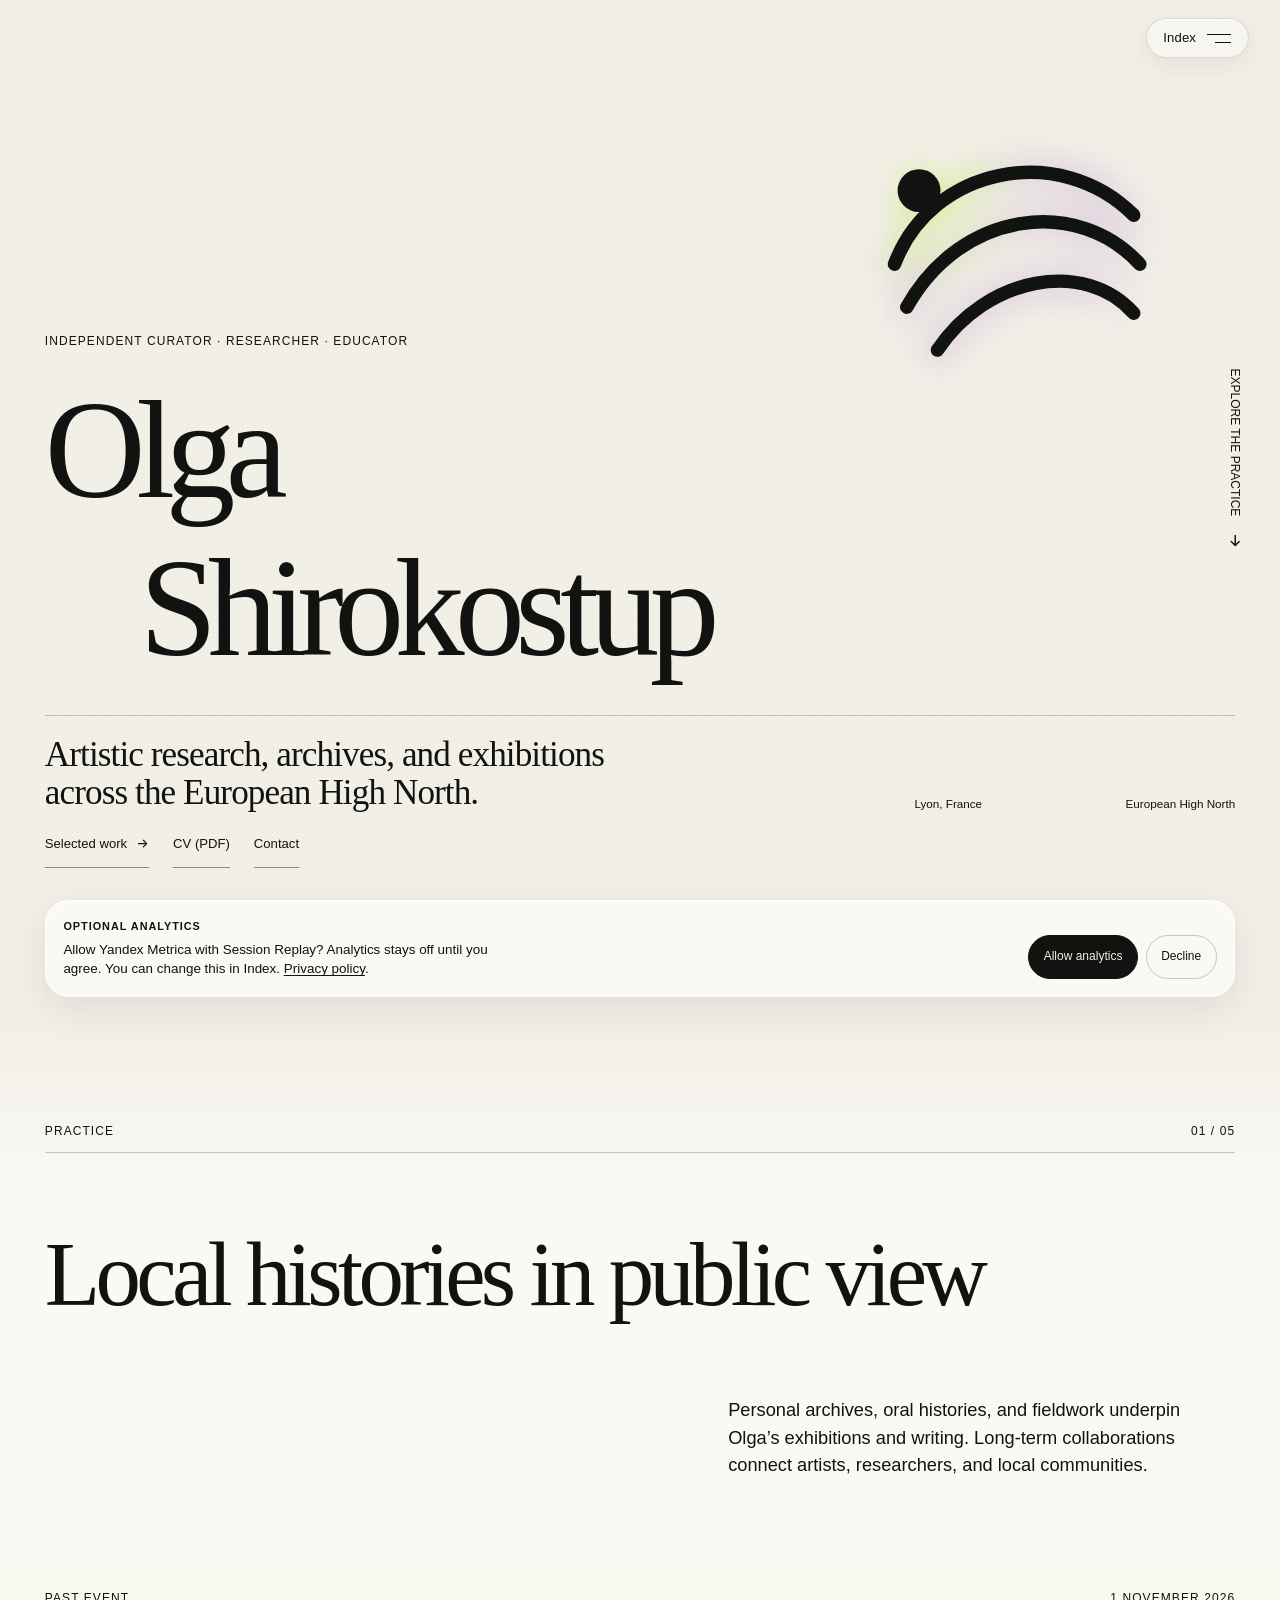
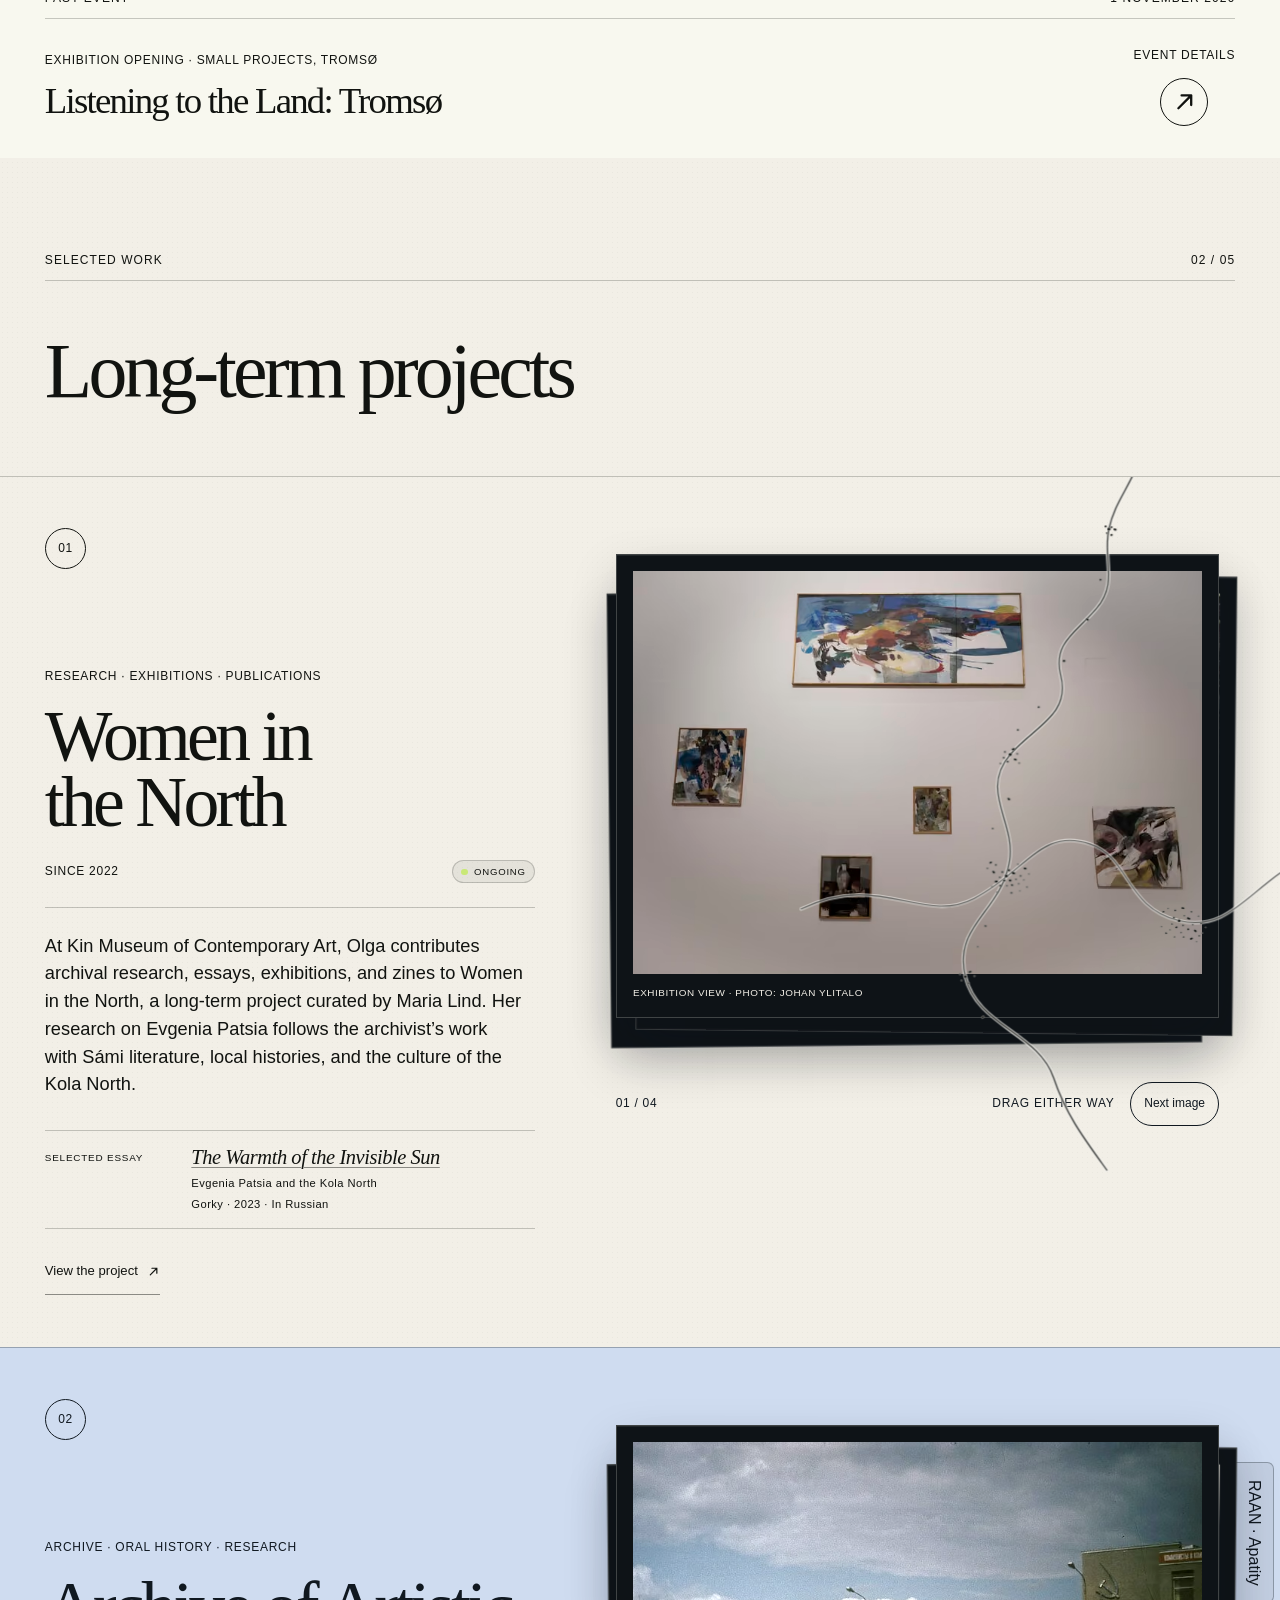
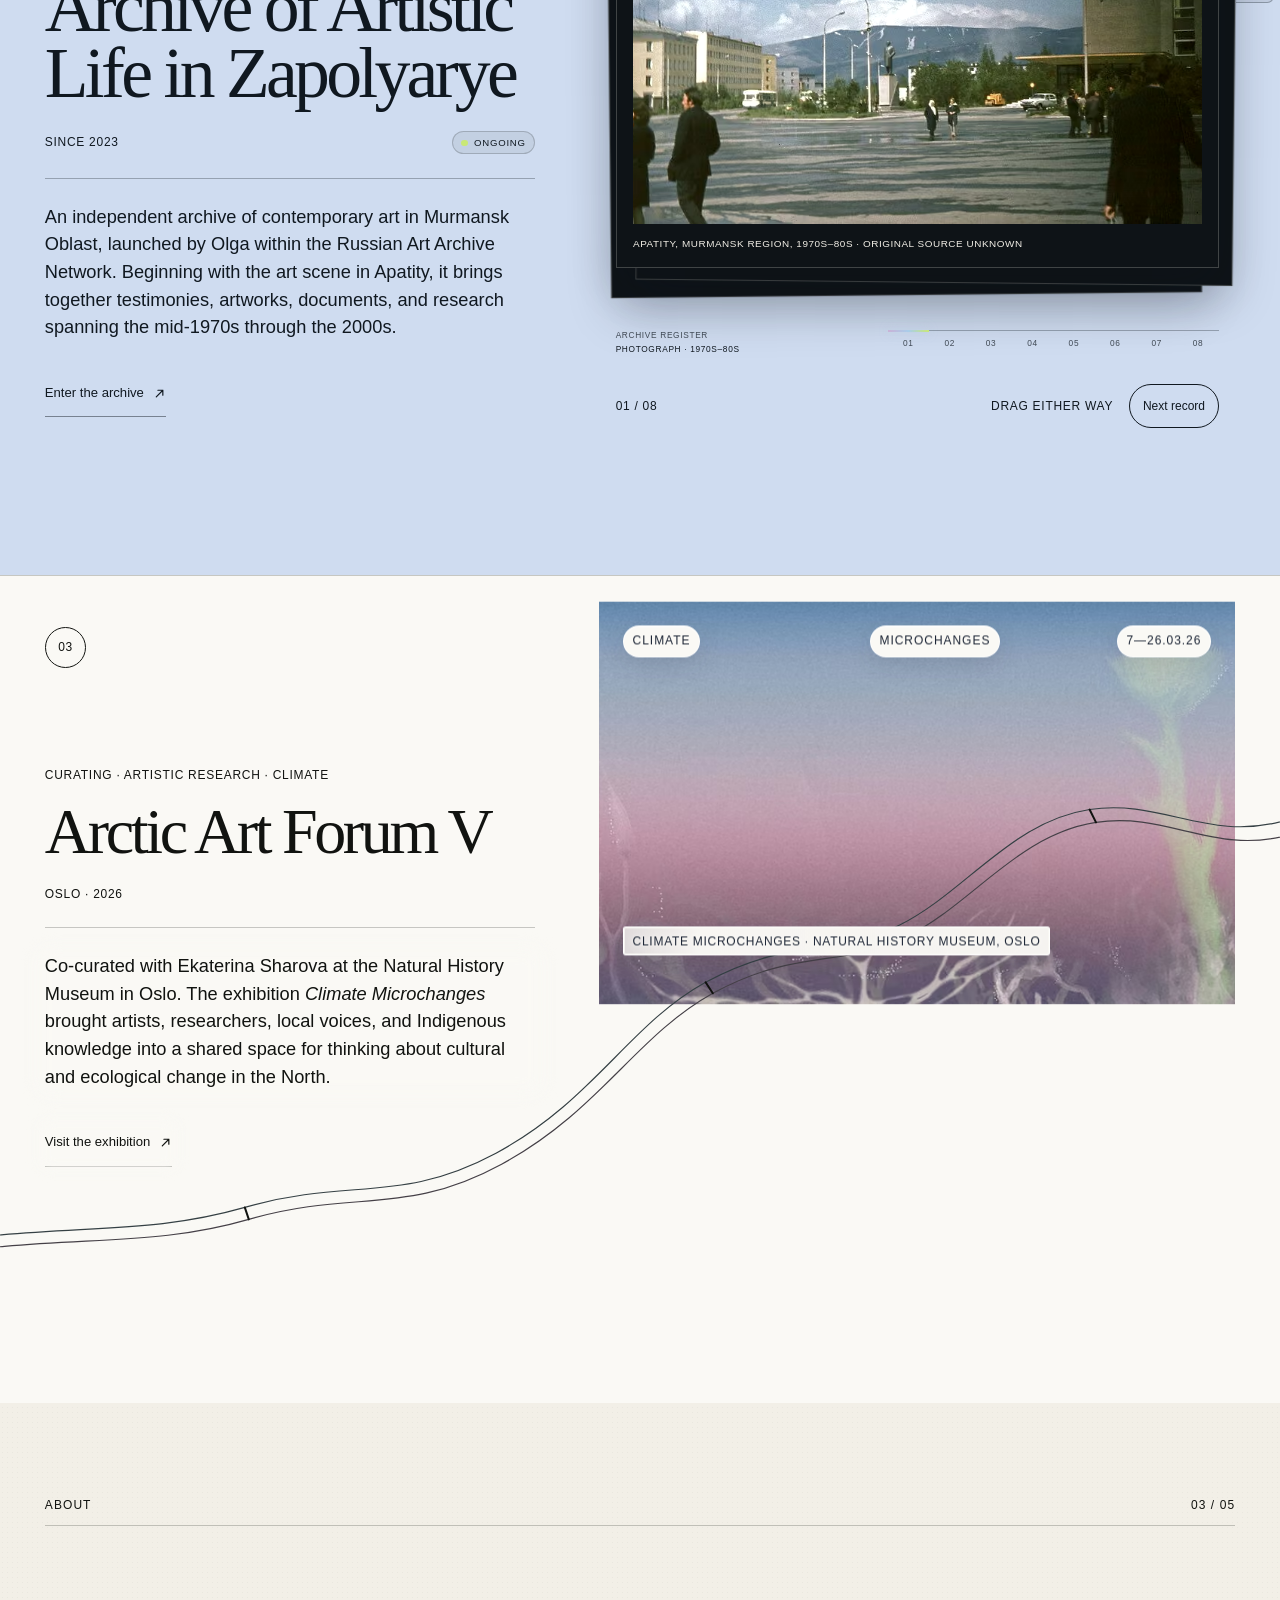
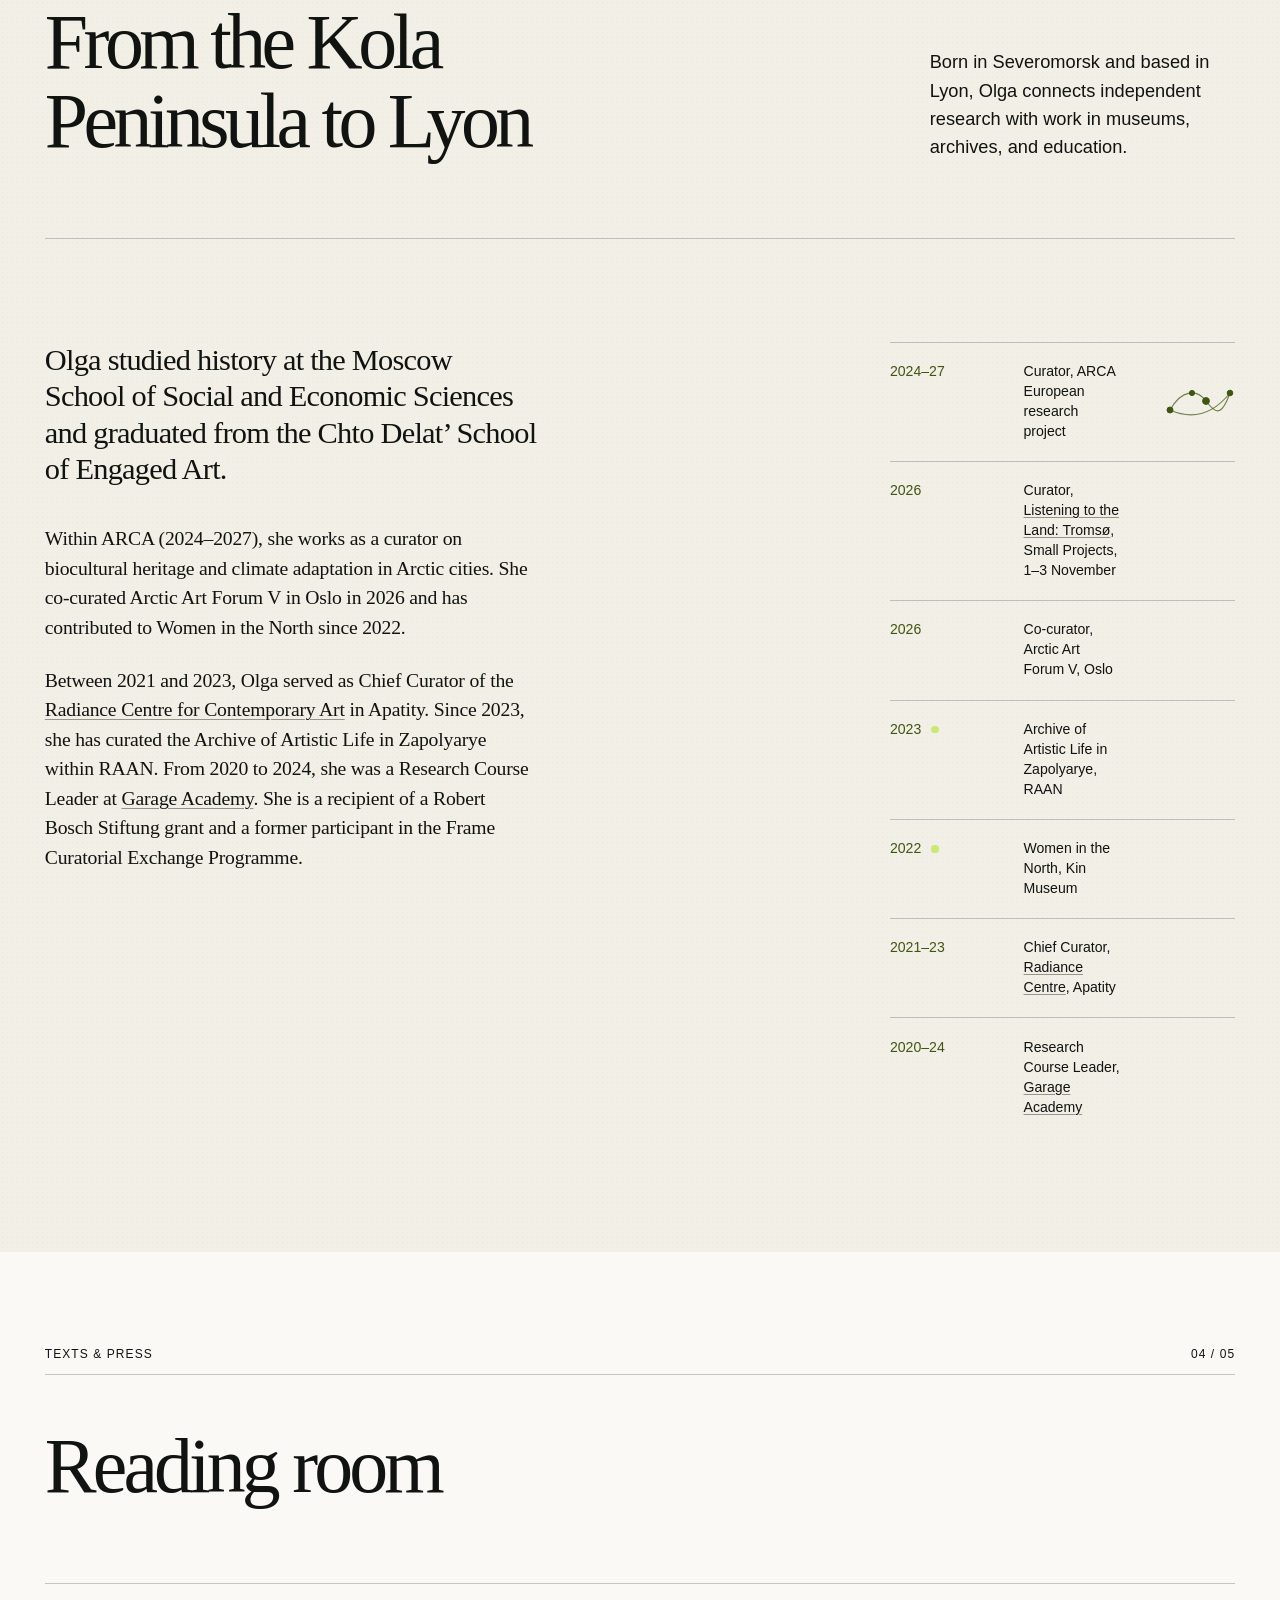
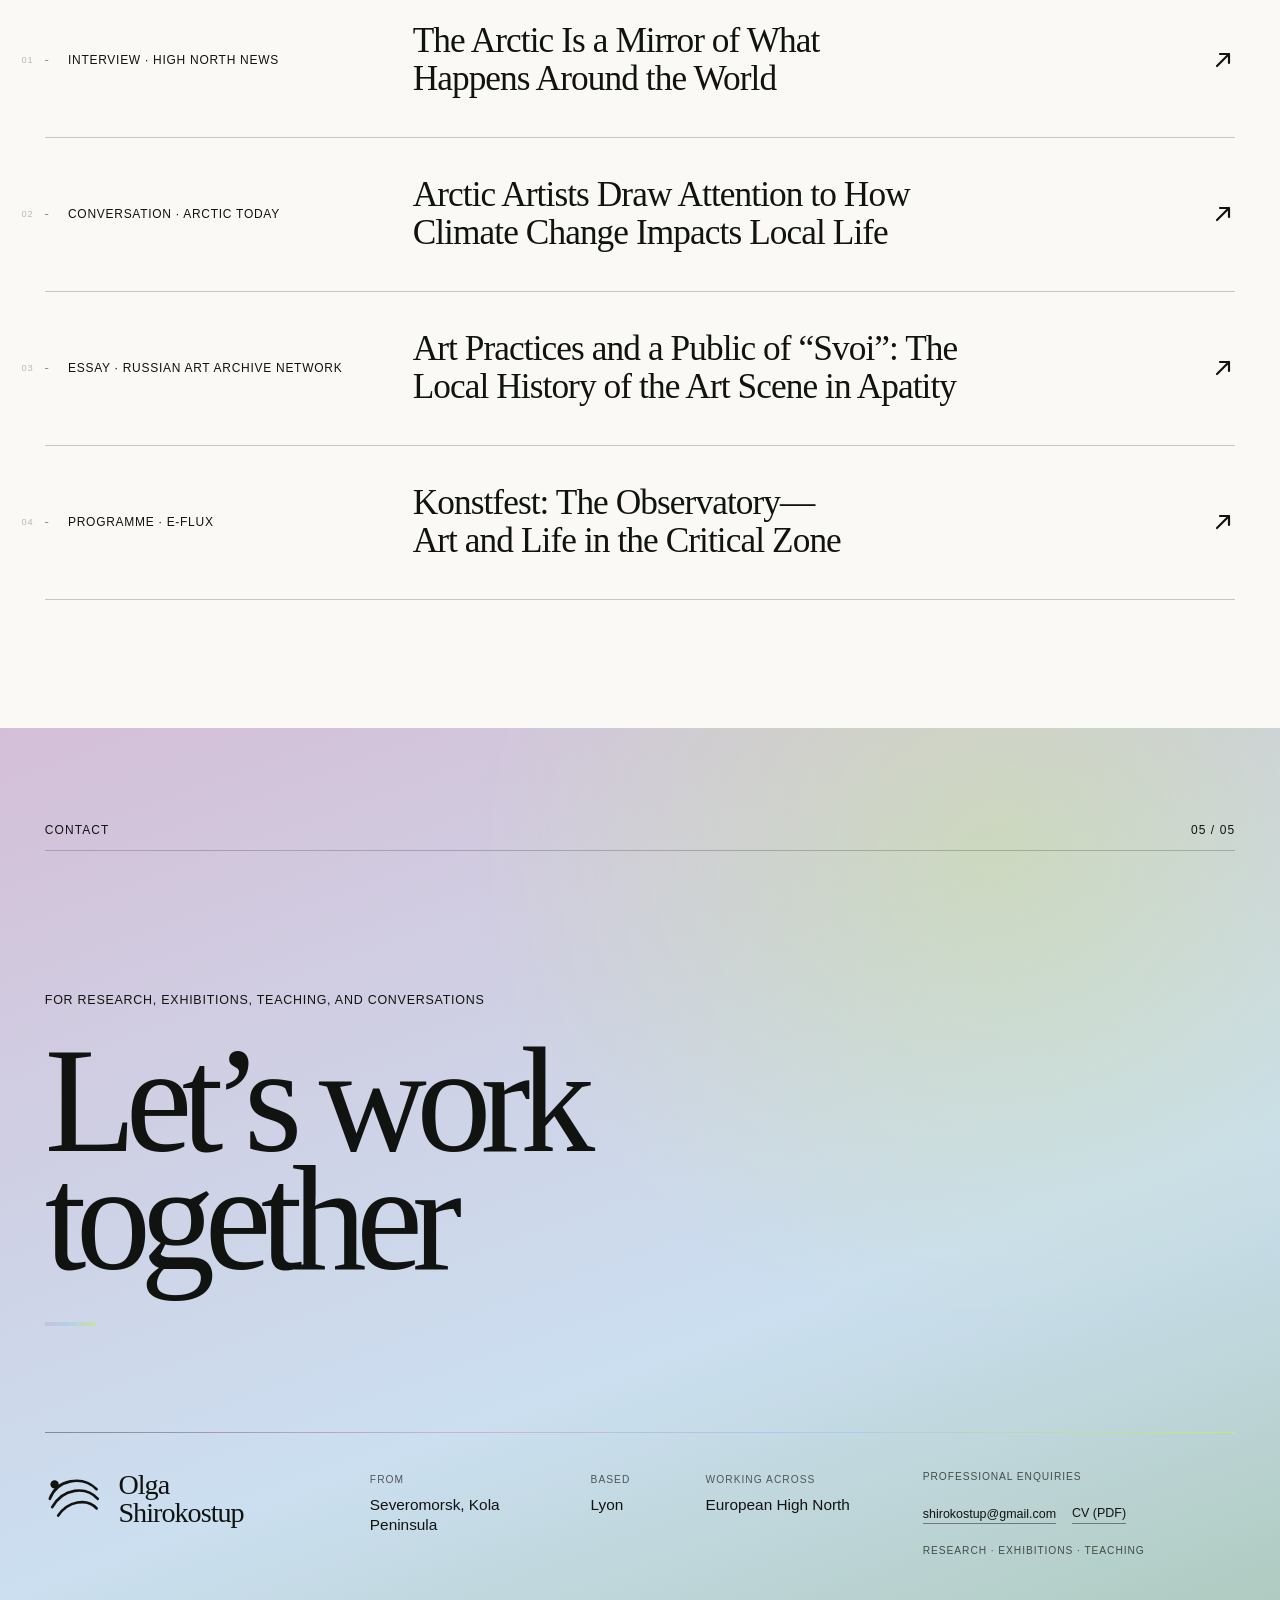
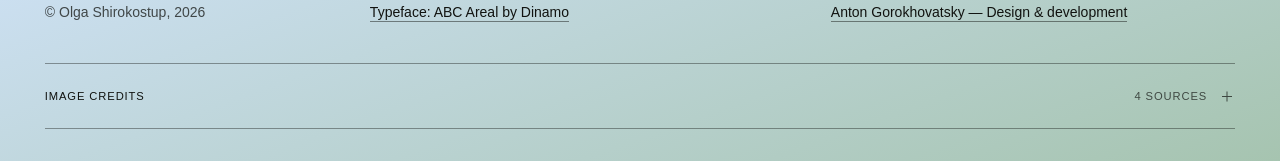
==== index.html @ ed2a3d1c "Refine reading flow and responsive accessibility" ====
<!doctype html>
<html lang="en" class="no-js">
  <head>
    <meta charset="utf-8" />
    <meta name="viewport" content="width=device-width, initial-scale=1" />
    <meta
      name="description"
      content="Independent curator, researcher, and educator connecting artistic research, archival work, and exhibition-making across the European High North."
    />
    <meta name="author" content="Olga Shirokostup" />
    <meta name="robots" content="index, follow, max-image-preview:large" />
    <meta name="color-scheme" content="light dark" />
    <meta name="theme-color" content="#f2efe7" />
    <title>Olga Shirokostup — Curator, Researcher &amp; Educator</title>
    <link rel="canonical" href="https://shirokostup.site/" />
    <link rel="preload" href="/assets/fonts/ABCArealVariable-97fb33de45.woff2" as="font" type="font/woff2" crossorigin />
    <link rel="icon" href="/assets/mark.svg?v=3" type="image/svg+xml" />
    <link rel="apple-touch-icon" sizes="180x180" href="/assets/apple-touch-icon.png?v=1" />

    <meta property="og:type" content="website" />
    <meta property="og:site_name" content="Olga Shirokostup" />
    <meta property="og:locale" content="en_GB" />
    <meta property="og:url" content="https://shirokostup.site/" />
    <meta property="og:title" content="Olga Shirokostup — Curator, Researcher &amp; Educator" />
    <meta
      property="og:description"
      content="A research-driven practice connecting artistic research, archival work, and exhibition-making across the European High North."
    />
    <meta
      property="og:image"
      content="https://shirokostup.site/assets/og-card.jpg?v=20260723-1"
    />
    <meta
      property="og:image:secure_url"
      content="https://shirokostup.site/assets/og-card.jpg?v=20260723-1"
    />
    <meta property="og:image:type" content="image/jpeg" />
    <meta property="og:image:width" content="1200" />
    <meta property="og:image:height" content="630" />
    <meta
      property="og:image:alt"
      content="Olga Shirokostup — independent curator, researcher, and educator"
    />

    <meta name="twitter:card" content="summary_large_image" />
    <meta name="twitter:title" content="Olga Shirokostup — Curator, Researcher &amp; Educator" />
    <meta
      name="twitter:description"
      content="A research-driven practice connecting artistic research, archival work, and exhibition-making across the European High North."
    />
    <meta
      name="twitter:image"
      content="https://shirokostup.site/assets/og-card.jpg?v=20260723-1"
    />
    <meta
      name="twitter:image:alt"
      content="Olga Shirokostup — independent curator, researcher, and educator"
    />

    <script type="application/ld+json">
      {
        "@context": "https://schema.org",
        "@graph": [
          {
            "@type": "WebSite",
            "@id": "https://shirokostup.site/#website",
            "url": "https://shirokostup.site/",
            "name": "Olga Shirokostup",
            "description": "Independent curator, researcher, and educator connecting artistic research, archival work, and exhibition-making across the European High North.",
            "inLanguage": "en-GB",
            "publisher": {
              "@id": "https://shirokostup.site/#olga-shirokostup"
            }
          },
          {
            "@type": "Person",
            "@id": "https://shirokostup.site/#olga-shirokostup",
            "name": "Olga Shirokostup",
            "url": "https://shirokostup.site/",
            "mainEntityOfPage": {
              "@id": "https://shirokostup.site/#website"
            },
            "image": {
              "@type": "ImageObject",
              "url": "https://shirokostup.site/assets/og-card.jpg?v=20260723-1",
              "width": 1200,
              "height": 630
            },
            "email": "mailto:shirokostup@gmail.com",
            "jobTitle": "Independent curator, researcher, and educator",
            "birthPlace": {
              "@type": "Place",
              "name": "Severomorsk, Kola Peninsula"
            },
            "address": {
              "@type": "PostalAddress",
              "addressLocality": "Lyon",
              "addressCountry": "FR"
            },
            "knowsAbout": [
              "Artistic research",
              "Archives",
              "Exhibition-making",
              "European High North",
              "Contemporary art"
            ]
          }
        ]
      }
    </script>
    <link rel="stylesheet" href="styles.css?v=16f0331848" />
    <script>
      (() => {
        const root = document.documentElement;
        let savedTheme = null;
        let savedMotion = null;

        try {
          savedTheme = localStorage.getItem("olga-theme");
          savedMotion = localStorage.getItem("olga-motion");
        } catch (error) {
          savedTheme = null;
          savedMotion = null;
        }

        const themeMode = ["system", "light", "dark"].includes(savedTheme) ? savedTheme : "system";
        const theme =
          themeMode === "system"
            ? window.matchMedia("(prefers-color-scheme: dark)").matches
              ? "dark"
              : "light"
            : themeMode;
        const motionMode = savedMotion === "reduced" ? "reduced" : "system";
        const motion =
          motionMode === "reduced" || window.matchMedia("(prefers-reduced-motion: reduce)").matches ? "reduced" : "full";

        root.dataset.themeMode = themeMode;
        root.dataset.theme = theme;
        root.dataset.motionMode = motionMode;
        root.dataset.motion = motion;
        root.style.colorScheme = theme;
        document.querySelector('meta[name="theme-color"]').content = theme === "dark" ? "#11130f" : "#f2efe7";
      })();
    </script>
  </head>
  <body>
    <svg class="icon-sprite" aria-hidden="true" focusable="false">
      <symbol id="icon-arrow-ne" viewBox="0 0 16 16">
        <path d="M4 12 12 4M6 4h6v6" />
      </symbol>
      <symbol id="icon-arrow-right" viewBox="0 0 16 16">
        <path d="M3 8h10M9 4l4 4-4 4" />
      </symbol>
    </svg>
    <a class="skip-link" href="#main">Skip to content</a>
    <div class="reading-progress" aria-hidden="true"><span></span></div>
    <canvas class="cursor-trail" data-cursor-trail aria-hidden="true"></canvas>

    <header class="site-header site-header--portfolio" data-header>
      <div class="site-header__actions">
        <nav class="fallback-nav" aria-label="Primary navigation">
          <a href="#work">Selected work</a>
          <a href="#about">About</a>
          <a href="#contact">Contact</a>
        </nav>
        <button
          class="index-button"
          type="button"
          aria-haspopup="dialog"
          aria-controls="site-index"
          aria-expanded="false"
          title="Open index"
        >
          <span class="index-button__label">Index</span>
          <span class="index-button__glyph" aria-hidden="true"><i></i><i></i></span>
        </button>
      </div>
    </header>

    <dialog class="site-index" id="site-index" aria-labelledby="index-title">
      <div class="site-index__top">
        <div class="site-index__identity">
          <svg class="brand__mark" viewBox="0 0 48 48" aria-hidden="true">
            <path d="M4 24C10 8 31 4 43 16" />
            <path d="M6 31c9-16 28-18 38-7" />
            <path d="M11 38c8-12 24-15 32-6" />
            <circle cx="8" cy="12" r="3.5" />
          </svg>
          <span id="index-title">Index</span>
        </div>
        <button class="index-close" type="button" aria-label="Close index">
          <span>Close</span>
          <span class="index-button__glyph" aria-hidden="true"><i></i><i></i></span>
        </button>
      </div>

      <div class="site-index__body">
        <nav aria-label="Primary navigation">
          <ol class="index-nav">
            <li><a href="#practice"><span>01</span>Practice</a></li>
            <li><a href="#work"><span>02</span>Selected work</a></li>
            <li><a href="#about"><span>03</span>About</a></li>
            <li><a href="#texts"><span>04</span>Texts &amp; press</a></li>
            <li><a href="#contact"><span>05</span>Contact</a></li>
          </ol>
        </nav>
        <div class="site-index__meta">
          <p>Independent curator,<br />researcher &amp; educator</p>
          <p>Based in Lyon<br />Working across the European High North</p>
          <div class="professional-contact professional-contact--index">
            <span class="professional-contact__label">Professional enquiries</span>
            <div class="professional-contact__actions">
              <a href="mailto:shirokostup@gmail.com">shirokostup@gmail.com</a>
              <a
                href="assets/olga-shirokostup-cv.pdf"
                aria-label="Open Olga Shirokostup’s CV as a PDF"
              ><span class="professional-contact__cv-label">CV (PDF)</span
              ><span class="professional-contact__cv-arrow" aria-hidden="true"
                ><svg class="arrow-icon" viewBox="0 0 16 16" focusable="false">
                  <use href="#icon-arrow-ne"></use></svg></span></a>
            </div>
            <span class="professional-contact__note">Research&nbsp;· exhibitions&nbsp;· teaching</span>
          </div>
          <div class="site-index__preferences">
            <div class="site-index__theme">
              <span class="site-index__meta-label">Appearance</span>
              <div class="theme-switcher" role="group" aria-label="Colour theme">
                <button
                  class="theme-choice"
                  type="button"
                  data-theme-choice="system"
                  aria-pressed="true"
                  title="Follow system appearance"
                >
                  <span class="theme-choice__icon theme-choice__icon--system" aria-hidden="true"></span>
                  <span class="theme-choice__label">System</span>
                </button>
                <button
                  class="theme-choice"
                  type="button"
                  data-theme-choice="light"
                  aria-pressed="false"
                  title="Use light theme"
                >
                  <span class="theme-choice__icon theme-choice__icon--light" aria-hidden="true"></span>
                  <span class="theme-choice__label">Light</span>
                </button>
                <button
                  class="theme-choice"
                  type="button"
                  data-theme-choice="dark"
                  aria-pressed="false"
                  title="Use dark theme"
                >
                  <span class="theme-choice__icon theme-choice__icon--dark" aria-hidden="true"></span>
                  <span class="theme-choice__label">Dark</span>
                </button>
              </div>
            </div>
            <div class="site-index__motion">
              <span class="site-index__meta-label">Motion</span>
              <div class="motion-switcher" role="group" aria-label="Motion preference">
                <button
                  class="motion-choice"
                  type="button"
                  data-motion-choice="system"
                  aria-pressed="true"
                  title="Follow system motion preference"
                >
                  System
                </button>
                <button
                  class="motion-choice"
                  type="button"
                  data-motion-choice="reduced"
                  aria-pressed="false"
                  title="Reduce animation and movement"
                >
                  Reduced
                </button>
              </div>
            </div>
            <div class="site-index__analytics">
              <span class="site-index__meta-label">Analytics</span>
              <div class="analytics-switcher" role="group" aria-label="Analytics preference">
                <button
                  class="analytics-choice"
                  type="button"
                  data-analytics-choice="granted"
                  aria-pressed="false"
                >
                  Allow
                </button>
                <button
                  class="analytics-choice"
                  type="button"
                  data-analytics-choice="denied"
                  aria-pressed="false"
                >
                  Decline
                </button>
              </div>
              <p class="site-index__analytics-note">
                Yandex Metrica, including Session Replay, loads only after you allow it.
                <a
                  href="https://yandex.com/legal/confidential/"
                  aria-label="Read Yandex’s privacy policy"
                >Privacy policy</a>.
              </p>
            </div>
          </div>
        </div>
      </div>
    </dialog>

    <!-- GENERATED:event-ticket:start -->
    <script type="application/json" id="event-data">[{"id":"kin-conversation-2026-08-13","title":"Conversation with Olga Shirokostup and Tanja Muravskaja","ticketTitle":"In conversation with Tanja Muravskaja","kind":"Talk","venue":"Kin Museum of Contemporary Art","city":"Kiruna","startsAt":"2026-08-13T18:00:00+02:00","archivesAt":"2026-08-14T00:00:00+02:00","timeZone":"Europe/Stockholm","url":"https://kinmuseum.se/en/events/samtal-med-olga-shirokostup-och-tanja-muravskaja"},{"id":"listening-to-the-land-tromso-2026-11-01","title":"Listening to the Land: Tromsø","ticketTitle":"Listening to the Land","kind":"Exhibition opening","venue":"Small Projects","city":"Tromsø","startsAt":"2026-11-01T18:00:00+01:00","archivesAt":"2026-11-02T00:00:00+01:00","timeZone":"Europe/Oslo","url":"https://www.smallprojects.net/listeningtotheland"}]</script>
    <script>
      (() => {
        // Reserve the invitation's space before the hero is painted, even if script.js is delayed.
        const now = Date.now();
        const next = JSON.parse(document.getElementById("event-data").textContent)
          .filter((event) => now < Date.parse(event.archivesAt))
          .sort((first, second) => Date.parse(first.startsAt) - Date.parse(second.startsAt))[0];
        if (!next) return;
        let dismissed = false;
        try {
          dismissed = sessionStorage.getItem("olga-event-ticket-dismissed:" + next.id) === "true";
        } catch (error) {
          // Match the interaction script's default when session storage is unavailable.
        }
        document.documentElement.classList.toggle("has-active-event", !dismissed);
      })();
    </script>

    <aside
      class="event-ticket"
      data-event-ticket
      data-event-id="listening-to-the-land-tromso-2026-11-01"
      aria-labelledby="event-ticket-title"
      hidden
    >
      <a
        class="event-ticket__link"
        data-event-ticket-link
        href="https://www.smallprojects.net/listeningtotheland"
        aria-label="Listening to the Land: Tromsø, 1 November 2026 at 18:00, Small Projects, Tromsø"
      >
        <time class="event-ticket__date event-calendar" data-event-ticket-date datetime="2026-11-01T18:00:00+01:00" aria-hidden="true">
          <span class="event-calendar__label"><span class="event-calendar__weekday" data-event-weekday>Sun</span><span data-event-month>Nov</span></span>
          <strong data-event-day>1</strong>
        </time>
        <span class="event-ticket__copy">
          <span>
            <span class="event-ticket__status" data-event-ticket-status>Event</span>
            <span class="event-ticket__details"
              ><span data-event-city>Tromsø</span>&nbsp;·
              <time data-event-ticket-time datetime="18:00">18:00</time></span
            >
          </span>
          <strong class="event-ticket__title" id="event-ticket-title" data-event-ticket-title
            >Listening to the Land</strong
          >
        </span>
      </a>
      <button
        class="event-ticket__dismiss"
        type="button"
        data-event-ticket-dismiss
        aria-label="Hide event invitation"
      >
        <span aria-hidden="true"></span>
      </button>
    </aside>
    <!-- GENERATED:event-ticket:end -->

    <main id="main" tabindex="-1">
      <section class="hero" id="top" aria-labelledby="hero-title" data-header-ink="theme">
        <svg class="hero__mark" viewBox="0 0 48 48" aria-hidden="true" focusable="false">
          <defs>
            <radialGradient id="hero-mark-aurora-gradient" gradientUnits="userSpaceOnUse" cx="8" cy="12" r="42">
              <stop offset="0" stop-color="var(--aurora-green)" stop-opacity="0.98" />
              <stop offset="0.18" stop-color="var(--aurora-green)" stop-opacity="0.76" />
              <stop offset="0.42" stop-color="var(--aurora-violet)" stop-opacity="0.64" />
              <stop offset="0.7" stop-color="var(--aurora-violet)" stop-opacity="0.8" />
              <stop offset="1" stop-color="var(--aurora-violet)" stop-opacity="0" />
            </radialGradient>
            <filter id="hero-mark-aurora-blur" x="-40%" y="-40%" width="180%" height="180%">
              <feGaussianBlur stdDeviation="2.55" />
            </filter>
          </defs>
          <g
            class="hero__mark-aurora"
            fill="none"
            stroke="url(#hero-mark-aurora-gradient)"
            filter="url(#hero-mark-aurora-blur)"
          >
            <path d="M4 24C10 8 31 4 43 16" />
            <path d="M6 31c9-16 28-18 38-7" />
            <path d="M11 38c8-12 24-15 32-6" />
            <circle cx="8" cy="12" r="3.5" fill="url(#hero-mark-aurora-gradient)" stroke="none" />
          </g>
          <g class="hero__mark-ink">
            <path d="M4 24C10 8 31 4 43 16" />
            <path d="M6 31c9-16 28-18 38-7" />
            <path d="M11 38c8-12 24-15 32-6" />
            <circle cx="8" cy="12" r="3.5" />
          </g>
        </svg>
        <div class="hero__content">
          <p class="eyebrow" data-reveal>Independent curator&nbsp;· researcher&nbsp;· educator</p>
          <h1 class="hero__title" id="hero-title">
            <span data-reveal>Olga</span>
            <span data-reveal>Shirokostup</span>
          </h1>
          <div class="hero__details" data-reveal>
            <!-- GENERATED:hero:start -->
<p class="hero__statement">Artistic research, archives, and exhibitions across the European High North.</p>
<!-- GENERATED:hero:end -->
            <div class="hero__location">
              <span>Lyon, France</span>
              <span>European High North</span>
            </div>
          </div>
          <nav class="hero__links" aria-label="Quick links">
            <a class="text-link hero__work-link" href="#work">
              Selected work
              <span aria-hidden="true"><svg class="arrow-icon" viewBox="0 0 16 16" focusable="false"><use href="#icon-arrow-right"></use></svg></span>
            </a>
            <a class="text-link" href="assets/olga-shirokostup-cv.pdf" aria-label="Olga Shirokostup’s CV (PDF)">CV (PDF)</a>
            <a class="text-link" href="#contact">Contact</a>
          </nav>
        </div>
        <a class="scroll-cue" href="#practice">
          <span>Explore the practice</span>
          <i aria-hidden="true"
            ><svg class="arrow-icon" viewBox="0 0 16 16" focusable="false"><use href="#icon-arrow-right"></use></svg
          ></i>
        </a>
      </section>

<aside
      class="analytics-consent"
      data-analytics-consent
      aria-labelledby="analytics-consent-title"
      hidden
    >
      <div class="analytics-consent__copy">
        <p class="analytics-consent__title" id="analytics-consent-title">Optional analytics</p>
        <p>
          Allow Yandex Metrica with Session Replay? Analytics stays off until you agree. You can change this in Index.
          <a
            href="https://yandex.com/legal/confidential/"
            aria-label="Read Yandex’s privacy policy"
          >Privacy policy</a>.
        </p>
      </div>
      <div class="analytics-consent__actions">
        <button class="analytics-consent__allow" type="button" data-analytics-choice="granted">
          Allow analytics
        </button>
        <button class="analytics-consent__decline" type="button" data-analytics-choice="denied">
          Decline
        </button>
      </div>
    </aside>

      <section class="practice-statement" id="practice" aria-labelledby="practice-title" data-header-ink="theme">
        <div class="section-label" data-reveal>
          <span>Practice</span><span>01 / 05</span>
        </div>
        <!-- GENERATED:practice:start -->
<h2 id="practice-title" data-reveal>Local histories in public view</h2>
<p class="practice-statement__note" data-reveal>Personal archives, oral histories, and fieldwork underpin Olga’s exhibitions and writing. Long-term collaborations connect artists, researchers, and local communities.</p>
<!-- GENERATED:practice:end -->
      </section>

      <!-- GENERATED:featured-event:start -->
      <section
        class="now"
        id="now"
        aria-labelledby="now-title"
        data-featured-event
        data-event-id="listening-to-the-land-tromso-2026-11-01"
        data-event-state="event"
        data-header-ink="dark"
      >
        <div class="section-label section-label--dark">
          <span data-featured-event-status>Event</span
          ><time data-featured-event-date datetime="2026-11-01">1 November 2026</time>
        </div>
        <a
          class="now__card"
          data-featured-event-link
          href="https://www.smallprojects.net/listeningtotheland"
          aria-label="Event details: Listening to the Land: Tromsø, 1 November 2026 at 18:00, Small Projects, Tromsø"
          data-reveal
        >
          <div class="now__date" aria-hidden="true">
            <strong data-event-day>1</strong>
            <span><span data-event-month>Nov</span><br /><span data-event-time>18:00</span></span>
          </div>
          <span class="dialogue-field" aria-hidden="true">
            <i class="dialogue-field__voice dialogue-field__voice--olga"></i>
            <b class="dialogue-field__line"></b>
            <i class="dialogue-field__voice dialogue-field__voice--tanja"></i>
          </span>
          <div class="now__copy">
            <p><span data-event-kind>Exhibition opening</span>&nbsp;· <span data-event-venue>Small Projects</span>, <span data-event-city>Tromsø</span></p>
            <h2 id="now-title" data-event-title>Listening to the Land: Tromsø</h2>
          </div>
          <span class="now__action" aria-hidden="true">
            <span class="now__action-label">Event details</span>
            <span class="round-arrow"
              ><svg class="arrow-icon" viewBox="0 0 16 16" focusable="false"><use href="#icon-arrow-ne"></use></svg
            ></span>
          </span>
        </a>
      </section>
      <!-- GENERATED:featured-event:end -->

      <section class="work" id="work" aria-labelledby="work-title">
        <div class="section-heading" data-header-ink="theme">
          <div class="section-label">
            <span>Selected work</span><span>02 / 05</span>
          </div>
          <h2 id="work-title" data-reveal><span>Long-term</span> <span>projects</span></h2>
        </div>

        <article class="project project--women" data-header-ink="theme">
          <!-- GENERATED:project-heading-women:start -->
<header class="project__heading" data-reveal>
      <div class="project__count">01</div>
      <p class="project__type">Research&nbsp;· exhibitions&nbsp;· publications</p>
      <h3><a href="https://kinmuseum.se/en/events/kvinnor-i-norr-kajsa-zetterquist-i-fokus" data-analytics-goal="project_open" data-project="women">Women in the North</a></h3>
      <p class="project__years"><span>Since 2022</span><span class="ongoing-status"><i aria-hidden="true"></i><span class="ongoing-status__label">Ongoing</span></span></p>
    </header>
<!-- GENERATED:project-heading-women:end -->
          <figure class="project__visual project__visual--women-stack" data-reveal>
            <div
              class="archive-stack archive-stack--women"
              data-archive-stack
              role="group"
              aria-label="4 photographs from Women in the North"
              aria-describedby="women-stack-instructions"
            >
              <!-- GENERATED:gallery-women:start -->
<div class="archive-card" data-archive-card data-archive-label="Exhibition view photographed by Johan Ylitalo" data-stack-depth="0" tabindex="-1">
      <picture class="archive-card__picture">
        <source type="image/avif" srcset="assets/images/responsive/women-installation-480.avif 480w, assets/images/responsive/women-installation-800.avif 800w, assets/images/responsive/women-installation-1280.avif 1280w, assets/images/responsive/women-installation-1800.avif 1800w" sizes="(max-width: 980px) 92vw, 56vw" />
        <source type="image/webp" srcset="assets/images/responsive/women-installation-480.webp 480w, assets/images/responsive/women-installation-800.webp 800w, assets/images/responsive/women-installation-1280.webp 1280w, assets/images/responsive/women-installation-1800.webp 1800w" sizes="(max-width: 980px) 92vw, 56vw" />
        <img src="assets/images/women-installation.jpg" srcset="assets/images/responsive/women-installation-480.jpg 480w, assets/images/responsive/women-installation-800.jpg 800w, assets/images/responsive/women-installation-1280.jpg 1280w, assets/images/women-installation.jpg 1800w" sizes="(max-width: 980px) 92vw, 56vw" alt="Installation view of Kajsa Zetterquist’s paintings arranged across a gallery wall" width="1800" height="1234" loading="lazy" decoding="async" draggable="false" />
      </picture>
      <p class="archive-card__caption">Exhibition view&nbsp;· Photo: Johan Ylitalo</p>
    </div>
<div class="archive-card" data-archive-card data-archive-label="Still from The Calm Steps Behind by Ingela Johansson" data-stack-depth="1" tabindex="-1" aria-hidden="true">
      <picture class="archive-card__picture">
        <source type="image/avif" srcset="assets/images/responsive/women-house-480.avif 480w, assets/images/responsive/women-house-800.avif 800w, assets/images/responsive/women-house-1280.avif 1280w, assets/images/responsive/women-house-1800.avif 1800w" sizes="(max-width: 980px) 92vw, 56vw" />
        <source type="image/webp" srcset="assets/images/responsive/women-house-480.webp 480w, assets/images/responsive/women-house-800.webp 800w, assets/images/responsive/women-house-1280.webp 1280w, assets/images/responsive/women-house-1800.webp 1800w" sizes="(max-width: 980px) 92vw, 56vw" />
        <img src="assets/images/women-house.jpg" srcset="assets/images/responsive/women-house-480.jpg 480w, assets/images/responsive/women-house-800.jpg 800w, assets/images/responsive/women-house-1280.jpg 1280w, assets/images/women-house.jpg 1800w" sizes="(max-width: 980px) 92vw, 56vw" alt="Kajsa Zetterquist walking between timber buildings at her home on Saltfjellet" width="1800" height="1006" loading="lazy" decoding="async" draggable="false" />
      </picture>
      <p class="archive-card__caption">Still from <cite>The Calm Steps Behind</cite>&nbsp;· Ingela Johansson</p>
    </div>
<div class="archive-card" data-archive-card data-archive-label="Second still from The Calm Steps Behind by Ingela Johansson" data-stack-depth="2" tabindex="-1" aria-hidden="true">
      <picture class="archive-card__picture">
        <source type="image/avif" srcset="assets/images/responsive/women-window-480.avif 480w, assets/images/responsive/women-window-800.avif 800w, assets/images/responsive/women-window-1280.avif 1280w, assets/images/responsive/women-window-1800.avif 1800w" sizes="(max-width: 980px) 92vw, 56vw" />
        <source type="image/webp" srcset="assets/images/responsive/women-window-480.webp 480w, assets/images/responsive/women-window-800.webp 800w, assets/images/responsive/women-window-1280.webp 1280w, assets/images/responsive/women-window-1800.webp 1800w" sizes="(max-width: 980px) 92vw, 56vw" />
        <img src="assets/images/women-window.jpg" srcset="assets/images/responsive/women-window-480.jpg 480w, assets/images/responsive/women-window-800.jpg 800w, assets/images/responsive/women-window-1280.jpg 1280w, assets/images/women-window.jpg 1800w" sizes="(max-width: 980px) 92vw, 56vw" alt="A multi-pane window in the timber wall of Kajsa Zetterquist’s home on Saltfjellet" width="1800" height="1011" loading="lazy" decoding="async" draggable="false" />
      </picture>
      <p class="archive-card__caption">Still from <cite>The Calm Steps Behind</cite>&nbsp;· Ingela Johansson</p>
    </div>
<div class="archive-card" data-archive-card data-archive-label="Felicias dans, 2005 to 2006, by Kajsa Zetterquist" data-stack-depth="3" tabindex="-1" aria-hidden="true">
      <picture class="archive-card__picture">
        <source type="image/avif" srcset="assets/images/responsive/women-painting-480.avif 480w, assets/images/responsive/women-painting-800.avif 800w, assets/images/responsive/women-painting-1280.avif 1280w, assets/images/responsive/women-painting-1800.avif 1800w" sizes="(max-width: 980px) 92vw, 56vw" />
        <source type="image/webp" srcset="assets/images/responsive/women-painting-480.webp 480w, assets/images/responsive/women-painting-800.webp 800w, assets/images/responsive/women-painting-1280.webp 1280w, assets/images/responsive/women-painting-1800.webp 1800w" sizes="(max-width: 980px) 92vw, 56vw" />
        <img src="assets/images/women-painting.jpg" srcset="assets/images/responsive/women-painting-480.jpg 480w, assets/images/responsive/women-painting-800.jpg 800w, assets/images/responsive/women-painting-1280.jpg 1280w, assets/images/women-painting.jpg 1800w" sizes="(max-width: 980px) 92vw, 56vw" alt="Felicias dans by Kajsa Zetterquist, an abstract painting in muted earth, black, green, and yellow tones" width="1800" height="1197" loading="lazy" decoding="async" draggable="false" />
      </picture>
      <p class="archive-card__caption"><cite>Felicias dans</cite>, 2005–2006&nbsp;· Kajsa Zetterquist</p>
    </div>
<!-- GENERATED:gallery-women:end -->
              <svg
                class="women-route"
                viewBox="0 0 520 1000"
                preserveAspectRatio="xMidYMid meet"
                aria-hidden="true"
                focusable="false"
              >
                <defs>
                  <mask id="women-route-reveal" x="-140" y="-100" width="840" height="1220" maskUnits="userSpaceOnUse">
                    <path
                      class="route-reveal-path women-route__reveal women-route__reveal--main"
                      d="M438-64C427 11 389 38 378 91c-10 46 15 82-19 122-32 38-68 53-55 104 15 60-41 78-78 121-48 56 9 104-1 164-13 79-87 98-68 178 18 76 112 86 136 156 19 57 48 95 82 142"
                    />
                    <path
                      class="route-reveal-path women-route__reveal women-route__reveal--branch"
                      d="M-96 676C26 617 90 701 170 660c80-41 103-110 179-84 62 21 54 98 137 118 67 16 98-33 156-74"
                    />
                  </mask>
                </defs>
                <g class="women-route__art" mask="url(#women-route-reveal)">
                  <path
                    class="women-route__underlay"
                    vector-effect="non-scaling-stroke"
                    d="M438-64C427 11 389 38 378 91c-10 46 15 82-19 122-32 38-68 53-55 104 15 60-41 78-78 121-48 56 9 104-1 164-13 79-87 98-68 178 18 76 112 86 136 156 19 57 48 95 82 142"
                  />
                  <path
                    class="women-route__line"
                    vector-effect="non-scaling-stroke"
                    d="M438-64C427 11 389 38 378 91c-10 46 15 82-19 122-32 38-68 53-55 104 15 60-41 78-78 121-48 56 9 104-1 164-13 79-87 98-68 178 18 76 112 86 136 156 19 57 48 95 82 142"
                  />
                  <path
                    class="women-route__underlay women-route__branch"
                    vector-effect="non-scaling-stroke"
                    d="M-96 676C26 617 90 701 170 660c80-41 103-110 179-84 62 21 54 98 137 118 67 16 98-33 156-74"
                  />
                  <path
                    class="women-route__line women-route__branch"
                    vector-effect="non-scaling-stroke"
                    d="M-96 676C26 617 90 701 170 660c80-41 103-110 179-84 62 21 54 98 137 118 67 16 98-33 156-74"
                  />
                </g>
                <g class="women-route__points">
                  <g class="women-route__cluster women-route__cluster--north">
                    <circle cx="378" cy="91" r="1.35" />
                    <circle cx="373" cy="87" r="0.72" />
                    <circle cx="382" cy="88" r="0.52" />
                    <rect x="386" y="91" width="2.8" height="1.2" rx="0.5" transform="rotate(24 387.4 91.6)" />
                    <circle cx="375" cy="97" r="0.46" />
                    <ellipse cx="382" cy="100" rx="0.9" ry="0.55" transform="rotate(-18 382 100)" />
                  </g>
                  <g class="women-route__cluster women-route__cluster--waypoints">
                    <circle cx="365" cy="169" r="0.72" />
                    <rect x="343.6" y="229.7" width="2.7" height="1.15" rx="0.45" transform="rotate(31 345 230.3)" />
                    <circle cx="309" cy="294" r="1.05" />
                    <ellipse cx="270" cy="365" rx="0.8" ry="0.48" transform="rotate(-12 270 365)" />
                    <circle cx="238" cy="400" r="0.58" />
                    <rect x="222.4" y="505.9" width="3" height="1.35" rx="0.5" transform="rotate(48 223.9 506.6)" />
                    <circle cx="199" cy="552" r="0.46" />
                    <ellipse cx="188" cy="702" rx="0.92" ry="0.56" transform="rotate(17 188 702)" />
                    <circle cx="176" cy="734" r="0.44" />
                    <rect x="182.6" y="841.8" width="2.9" height="1.2" rx="0.45" transform="rotate(-38 184 842.4)" />
                  </g>
                  <g class="women-route__cluster women-route__cluster--mid">
                    <circle cx="226" cy="438" r="1.55" />
                    <circle cx="218" cy="434" r="0.52" />
                    <rect x="229.2" y="429.2" width="3.4" height="1.3" rx="0.5" transform="rotate(-24 230.9 429.9)" />
                    <circle cx="237" cy="437" r="0.44" />
                    <ellipse cx="216" cy="443" rx="0.7" ry="0.45" transform="rotate(36 216 443)" />
                    <circle cx="222" cy="449" r="0.76" />
                    <rect x="232.5" y="445.2" width="2.9" height="1.15" rx="0.45" transform="rotate(18 234 445.8)" />
                    <circle cx="240" cy="451" r="0.38" />
                    <circle cx="211" cy="452" r="0.34" />
                  </g>
                  <g class="women-route__cluster women-route__cluster--junction">
                    <circle cx="220" cy="625" r="1.45" />
                    <circle cx="214" cy="619" r="0.68" />
                    <circle cx="224" cy="616" r="0.94" />
                    <rect x="229" y="619.8" width="4" height="1.5" rx="0.55" transform="rotate(19 231 620.5)" />
                    <circle cx="210" cy="627" r="0.52" />
                    <ellipse cx="217" cy="632" rx="1.15" ry="0.74" transform="rotate(-28 217 632)" />
                    <circle cx="226" cy="632" r="1.18" />
                    <circle cx="235" cy="630" r="0.48" />
                    <rect x="202.8" y="633" width="3.4" height="1.25" rx="0.48" transform="rotate(-12 204.5 633.6)" />
                    <circle cx="211" cy="640" r="0.82" />
                    <circle cx="221" cy="640" r="0.46" />
                    <ellipse cx="229" cy="639" rx="1.05" ry="0.62" transform="rotate(31 229 639)" />
                    <circle cx="239" cy="637" r="0.36" />
                    <rect x="199" y="618.4" width="3.2" height="1.3" rx="0.5" transform="rotate(47 200.6 619)" />
                    <circle cx="242" cy="625" r="0.58" />
                    <circle cx="247" cy="631" r="0.32" />
                    <circle cx="198" cy="641" r="0.3" />
                    <circle cx="191" cy="613" r="0.42" />
                    <rect x="194.8" y="603.8" width="2.6" height="1.1" rx="0.42" transform="rotate(-34 196.1 604.4)" />
                    <circle cx="204" cy="608" r="0.58" />
                    <circle cx="238" cy="607" r="0.34" />
                    <rect x="247.5" y="612.9" width="3" height="1.2" rx="0.45" transform="rotate(12 249 613.5)" />
                    <circle cx="255" cy="622" r="0.34" />
                    <circle cx="252" cy="642" r="0.42" />
                    <circle cx="241" cy="648" r="0.32" />
                    <ellipse cx="228" cy="651" rx="0.76" ry="0.45" transform="rotate(-21 228 651)" />
                    <circle cx="206" cy="650" r="0.36" />
                  </g>
                  <g class="women-route__cluster women-route__cluster--south">
                    <circle cx="157" cy="780" r="1.42" />
                    <circle cx="149" cy="776" r="0.46" />
                    <rect x="162.5" y="772" width="3.3" height="1.25" rx="0.48" transform="rotate(-18 164.2 772.6)" />
                    <circle cx="171" cy="779" r="0.38" />
                    <circle cx="151" cy="786" r="0.34" />
                    <ellipse cx="162" cy="790" rx="0.82" ry="0.5" transform="rotate(28 162 790)" />
                  </g>
                  <g class="women-route__cluster women-route__cluster--branch-end">
                    <circle cx="486" cy="694" r="1.2" />
                    <circle cx="478" cy="689" r="0.56" />
                    <circle cx="494" cy="686" r="0.38" />
                    <rect x="498.8" y="689.7" width="3.7" height="1.35" rx="0.5" transform="rotate(22 500.7 690.4)" />
                    <circle cx="475" cy="699" r="0.36" />
                    <ellipse cx="482" cy="704" rx="1.05" ry="0.62" transform="rotate(-31 482 704)" />
                    <circle cx="492" cy="701" r="0.48" />
                    <circle cx="500" cy="707" r="0.7" />
                    <circle cx="507" cy="700" r="0.34" />
                    <rect x="509.4" y="708.8" width="3.2" height="1.2" rx="0.45" transform="rotate(44 511 709.4)" />
                    <circle cx="472" cy="708" r="0.32" />
                    <circle cx="489" cy="712" r="0.36" />
                    <ellipse cx="462" cy="680" rx="0.76" ry="0.42" transform="rotate(-19 462 680)" />
                    <circle cx="469" cy="675" r="0.3" />
                    <circle cx="480" cy="678" r="0.62" />
                    <rect x="490.4" y="673.9" width="3.1" height="1.15" rx="0.44" transform="rotate(9 492 674.5)" />
                    <circle cx="505" cy="680" r="0.5" />
                    <circle cx="516" cy="687" r="0.34" />
                    <circle cx="520" cy="698" r="0.48" />
                    <circle cx="517" cy="717" r="0.4" />
                    <rect x="503.4" y="720.8" width="3.1" height="1.2" rx="0.45" transform="rotate(-26 505 721.4)" />
                    <circle cx="493" cy="719" r="0.44" />
                    <circle cx="479" cy="719" r="0.34" />
                    <ellipse cx="466" cy="713" rx="0.74" ry="0.46" transform="rotate(33 466 713)" />
                    <circle cx="459" cy="703" r="0.32" />
                    <circle cx="513" cy="726" r="0.28" />
                    <circle cx="522" cy="713" r="0.3" />
                    <circle cx="527" cy="704" r="0.24" />
                  </g>
                </g>
              </svg>
            </div>
            <!-- GENERATED:controls-women:start -->
<figcaption class="archive-stack__instructions" id="women-stack-instructions">
        <span data-archive-counter aria-hidden="true">01 / 04</span>
        <span class="archive-stack__instruction archive-stack__instruction--desktop">Drag either way</span>
        <span class="archive-stack__instruction archive-stack__instruction--touch">Swipe either way</span>
        <button class="archive-next" type="button" data-archive-next aria-label="Next image in Women in the North">Next image</button>
      </figcaption>
<!-- GENERATED:controls-women:end -->
            <p class="archive-stack__status" data-archive-status aria-live="polite" aria-atomic="true"></p>
          </figure>
        <!-- GENERATED:project-women:start -->
<div class="project__information" data-reveal>
      <p class="project__description">At Kin Museum of Contemporary Art, Olga contributes archival research, essays, exhibitions, and zines to Women in the North, a long-term project curated by Maria Lind. Her research on Evgenia Patsia follows the archivist’s work with Sámi literature, local histories, and the culture of the Kola North.</p>
      <div class="project__publication"><span class="project__publication-label">Selected essay</span><p><cite><a href="https://gorky.media/context/teplo-nevidimogo-solntsa" aria-label="Read The Warmth of the Invisible Sun — Gorky&nbsp;· 2023&nbsp;· In Russian">The Warmth of the Invisible Sun</a></cite><small>Evgenia Patsia and the Kola North</small><small>Gorky&nbsp;· 2023&nbsp;· In Russian</small></p></div>
      <a class="text-link" href="https://kinmuseum.se/en/events/kvinnor-i-norr-kajsa-zetterquist-i-fokus" aria-label="View the project: Women in the North" data-analytics-goal="project_open" data-project="women">View the project<span aria-hidden="true"><svg class="arrow-icon" viewBox="0 0 16 16" focusable="false"><use href="#icon-arrow-ne"></use></svg></span></a>
    </div>
<!-- GENERATED:project-women:end -->
        </article>

        <article class="project project--archive" data-header-ink="theme">
          <!-- GENERATED:project-heading-archive:start -->
<header class="project__heading" data-reveal>
      <div class="project__count">02</div>
      <p class="project__type">Archive&nbsp;· oral history&nbsp;· research</p>
      <h3><a href="https://russianartarchive.net/en/catalogue/institution/archive-of-artistic-life-in-zapolyarye" data-analytics-goal="project_open" data-project="archive">Archive of Artistic Life in Zapolyarye</a></h3>
      <p class="project__years"><span>Since 2023</span><span class="ongoing-status"><i aria-hidden="true"></i><span class="ongoing-status__label">Ongoing</span></span></p>
    </header>
<!-- GENERATED:project-heading-archive:end -->
          <figure class="project__visual project__visual--archive" data-reveal>
            <div
              class="archive-stack"
              data-archive-stack
              data-archive-item-name="archive record"
              role="group"
              aria-label="8 archival records from the Archive of Artistic Life in Zapolyarye"
              aria-describedby="archive-stack-instructions"
            >
              <div class="archive-register__spine" aria-hidden="true">
                <span>RAAN&nbsp;· Apatity</span>
              </div>
              <!-- GENERATED:gallery-archive:start -->
<div class="archive-card" data-archive-card data-archive-label="Apatity, Murmansk Region, 1970s–80s" data-archive-kind="Photograph" data-archive-year="1970s–80s" data-stack-depth="0" tabindex="-1">
      <picture class="archive-card__picture">
        <source type="image/avif" srcset="assets/images/responsive/apatity-archive-480.avif 480w, assets/images/responsive/apatity-archive-800.avif 800w" sizes="(max-width: 980px) 92vw, 56vw" />
        <source type="image/webp" srcset="assets/images/responsive/apatity-archive-480.webp 480w, assets/images/responsive/apatity-archive-800.webp 800w" sizes="(max-width: 980px) 92vw, 56vw" />
        <img src="assets/images/apatity-archive.jpg" srcset="assets/images/responsive/apatity-archive-480.jpg 480w, assets/images/apatity-archive.jpg 800w" sizes="(max-width: 980px) 92vw, 56vw" alt="Apatity town square with the Khibiny Mountains in the distance, photographed in the 1970s or 1980s" width="800" height="507" loading="lazy" decoding="async" draggable="false" />
      </picture>
      <p class="archive-card__caption">Apatity, Murmansk Region, 1970s–80s&nbsp;· Original source unknown</p>
    </div>
<div class="archive-card archive-card--document" data-archive-card data-archive-label="Painting at a Time of Upheaval exhibition poster, Gallery M, 1991" data-archive-kind="Poster" data-archive-year="1991" data-stack-depth="1" tabindex="-1" aria-hidden="true">
      <picture class="archive-card__picture">
        <source type="image/avif" srcset="assets/images/responsive/archive-painting-coup-poster-480.avif 480w, assets/images/responsive/archive-painting-coup-poster-800.avif 800w, assets/images/responsive/archive-painting-coup-poster-1273.avif 1273w" sizes="(max-width: 980px) 92vw, 56vw" />
        <source type="image/webp" srcset="assets/images/responsive/archive-painting-coup-poster-480.webp 480w, assets/images/responsive/archive-painting-coup-poster-800.webp 800w, assets/images/responsive/archive-painting-coup-poster-1273.webp 1273w" sizes="(max-width: 980px) 92vw, 56vw" />
        <img src="assets/images/archive-painting-coup-poster.jpg" srcset="assets/images/responsive/archive-painting-coup-poster-480.jpg 480w, assets/images/responsive/archive-painting-coup-poster-800.jpg 800w, assets/images/archive-painting-coup-poster.jpg 1273w" sizes="(max-width: 980px) 92vw, 56vw" alt="A 1991 Gallery M exhibition poster with three black-and-white artist portraits and Russian typography" width="1273" height="1800" loading="lazy" decoding="async" draggable="false" />
      </picture>
      <p class="archive-card__caption">Painting at a Time of Upheaval&nbsp;· Gallery “M”, 1991</p>
    </div>
<div class="archive-card" data-archive-card data-archive-label="Artists and visitors at Gallery M in Apatity, 1991" data-archive-kind="Photograph" data-archive-year="1991" data-stack-depth="2" tabindex="-1" aria-hidden="true">
      <picture class="archive-card__picture">
        <source type="image/avif" srcset="assets/images/responsive/archive-gallery-m-1991-480.avif 480w, assets/images/responsive/archive-gallery-m-1991-800.avif 800w, assets/images/responsive/archive-gallery-m-1991-1280.avif 1280w, assets/images/responsive/archive-gallery-m-1991-1800.avif 1800w" sizes="(max-width: 980px) 92vw, 56vw" />
        <source type="image/webp" srcset="assets/images/responsive/archive-gallery-m-1991-480.webp 480w, assets/images/responsive/archive-gallery-m-1991-800.webp 800w, assets/images/responsive/archive-gallery-m-1991-1280.webp 1280w, assets/images/responsive/archive-gallery-m-1991-1800.webp 1800w" sizes="(max-width: 980px) 92vw, 56vw" />
        <img src="assets/images/archive-gallery-m-1991.jpg" srcset="assets/images/responsive/archive-gallery-m-1991-480.jpg 480w, assets/images/responsive/archive-gallery-m-1991-800.jpg 800w, assets/images/responsive/archive-gallery-m-1991-1280.jpg 1280w, assets/images/archive-gallery-m-1991.jpg 1800w" sizes="(max-width: 980px) 92vw, 56vw" alt="Artists and visitors gathered informally around a table at Gallery M in Apatity in 1991" width="1800" height="1370" loading="lazy" decoding="async" draggable="false" />
      </picture>
      <p class="archive-card__caption">Artists and visitors at Gallery “M”&nbsp;· Apatity, 1991</p>
    </div>
<div class="archive-card archive-card--document" data-archive-card data-archive-label="The Gallery of Modern Art leaflet, Gallery M, 1991" data-archive-kind="Leaflet" data-archive-year="1991" data-stack-depth="3" tabindex="-1" aria-hidden="true">
      <picture class="archive-card__picture">
        <source type="image/avif" srcset="assets/images/responsive/archive-gallery-modern-art-leaflet-480.avif 480w, assets/images/responsive/archive-gallery-modern-art-leaflet-800.avif 800w, assets/images/responsive/archive-gallery-modern-art-leaflet-1273.avif 1273w" sizes="(max-width: 980px) 92vw, 56vw" />
        <source type="image/webp" srcset="assets/images/responsive/archive-gallery-modern-art-leaflet-480.webp 480w, assets/images/responsive/archive-gallery-modern-art-leaflet-800.webp 800w, assets/images/responsive/archive-gallery-modern-art-leaflet-1273.webp 1273w" sizes="(max-width: 980px) 92vw, 56vw" />
        <img src="assets/images/archive-gallery-modern-art-leaflet.jpg" srcset="assets/images/responsive/archive-gallery-modern-art-leaflet-480.jpg 480w, assets/images/responsive/archive-gallery-modern-art-leaflet-800.jpg 800w, assets/images/archive-gallery-modern-art-leaflet.jpg 1273w" sizes="(max-width: 980px) 92vw, 56vw" alt="A scanned Gallery M information leaflet with the gallery logo, English text, and an Apatity address" width="1273" height="1800" loading="lazy" decoding="async" draggable="false" />
      </picture>
      <p class="archive-card__caption">The Gallery of Modern Art&nbsp;· Gallery “M”, 1991</p>
    </div>
<div class="archive-card" data-archive-card data-archive-label="The art scene in Apatity, RAAN collection image" data-archive-kind="Collection image" data-archive-year="Undated" data-stack-depth="4" tabindex="-1" aria-hidden="true">
      <picture class="archive-card__picture">
        <source type="image/avif" srcset="assets/images/responsive/archive-gallery-banner-480.avif 480w, assets/images/responsive/archive-gallery-banner-800.avif 800w, assets/images/responsive/archive-gallery-banner-1081.avif 1081w" sizes="(max-width: 980px) 92vw, 56vw" />
        <source type="image/webp" srcset="assets/images/responsive/archive-gallery-banner-480.webp 480w, assets/images/responsive/archive-gallery-banner-800.webp 800w, assets/images/responsive/archive-gallery-banner-1081.webp 1081w" sizes="(max-width: 980px) 92vw, 56vw" />
        <img src="assets/images/archive-gallery-banner.jpg" srcset="assets/images/responsive/archive-gallery-banner-480.jpg 480w, assets/images/responsive/archive-gallery-banner-800.jpg 800w, assets/images/archive-gallery-banner.jpg 1081w" sizes="(max-width: 980px) 92vw, 56vw" alt="Two people carrying a long hand-painted banner through an art gallery in Apatity" width="1081" height="800" loading="lazy" decoding="async" draggable="false" />
      </picture>
      <p class="archive-card__caption">The art scene in Apatity&nbsp;· RAAN collection image</p>
    </div>
<div class="archive-card archive-card--document" data-archive-card data-archive-label="Art from the Russian Arctic exhibition poster, Fairfield Gallery, Croydon, 1994" data-archive-kind="Poster" data-archive-year="1994" data-stack-depth="5" tabindex="-1" aria-hidden="true">
      <picture class="archive-card__picture">
        <source type="image/avif" srcset="assets/images/responsive/archive-russian-arctic-poster-480.avif 480w, assets/images/responsive/archive-russian-arctic-poster-800.avif 800w, assets/images/responsive/archive-russian-arctic-poster-1273.avif 1273w" sizes="(max-width: 980px) 92vw, 56vw" />
        <source type="image/webp" srcset="assets/images/responsive/archive-russian-arctic-poster-480.webp 480w, assets/images/responsive/archive-russian-arctic-poster-800.webp 800w, assets/images/responsive/archive-russian-arctic-poster-1273.webp 1273w" sizes="(max-width: 980px) 92vw, 56vw" />
        <img src="assets/images/archive-russian-arctic-poster.jpg" srcset="assets/images/responsive/archive-russian-arctic-poster-480.jpg 480w, assets/images/responsive/archive-russian-arctic-poster-800.jpg 800w, assets/images/archive-russian-arctic-poster.jpg 1273w" sizes="(max-width: 980px) 92vw, 56vw" alt="A pink 1994 exhibition poster titled Art from the Russian Arctic with a high-contrast artwork reproduction" width="1273" height="1800" loading="lazy" decoding="async" draggable="false" />
      </picture>
      <p class="archive-card__caption">Art from the Russian Arctic&nbsp;· Croydon, 1994</p>
    </div>
<div class="archive-card" data-archive-card data-archive-label="Igor Tchaikovsky and guests of Gallery M, 1996" data-archive-kind="Photograph" data-archive-year="1996" data-stack-depth="6" tabindex="-1" aria-hidden="true">
      <picture class="archive-card__picture">
        <source type="image/avif" srcset="assets/images/responsive/archive-gallery-guests-480.avif 480w, assets/images/responsive/archive-gallery-guests-800.avif 800w, assets/images/responsive/archive-gallery-guests-1095.avif 1095w" sizes="(max-width: 980px) 92vw, 56vw" />
        <source type="image/webp" srcset="assets/images/responsive/archive-gallery-guests-480.webp 480w, assets/images/responsive/archive-gallery-guests-800.webp 800w, assets/images/responsive/archive-gallery-guests-1095.webp 1095w" sizes="(max-width: 980px) 92vw, 56vw" />
        <img src="assets/images/archive-gallery-guests.jpg" srcset="assets/images/responsive/archive-gallery-guests-480.jpg 480w, assets/images/responsive/archive-gallery-guests-800.jpg 800w, assets/images/archive-gallery-guests.jpg 1095w" sizes="(max-width: 980px) 92vw, 56vw" alt="A crowded gathering around a tea table at Gallery M in Apatity in 1996" width="1095" height="800" loading="lazy" decoding="async" draggable="false" />
      </picture>
      <p class="archive-card__caption">Igor Tchaikovsky and guests of Gallery “M”&nbsp;· 1996</p>
    </div>
<div class="archive-card" data-archive-card data-archive-label="Installing the 13 Cosmonauts mosaic, 2019" data-archive-kind="Documentation" data-archive-year="2019" data-stack-depth="7" tabindex="-1" aria-hidden="true">
      <picture class="archive-card__picture">
        <source type="image/avif" srcset="assets/images/responsive/archive-mosaic-installation-480.avif 480w, assets/images/responsive/archive-mosaic-installation-800.avif 800w, assets/images/responsive/archive-mosaic-installation-1280.avif 1280w, assets/images/responsive/archive-mosaic-installation-1422.avif 1422w" sizes="(max-width: 980px) 92vw, 56vw" />
        <source type="image/webp" srcset="assets/images/responsive/archive-mosaic-installation-480.webp 480w, assets/images/responsive/archive-mosaic-installation-800.webp 800w, assets/images/responsive/archive-mosaic-installation-1280.webp 1280w, assets/images/responsive/archive-mosaic-installation-1422.webp 1422w" sizes="(max-width: 980px) 92vw, 56vw" />
        <img src="assets/images/archive-mosaic-installation.jpg" srcset="assets/images/responsive/archive-mosaic-installation-480.jpg 480w, assets/images/responsive/archive-mosaic-installation-800.jpg 800w, assets/images/responsive/archive-mosaic-installation-1280.jpg 1280w, assets/images/archive-mosaic-installation.jpg 1422w" sizes="(max-width: 980px) 92vw, 56vw" alt="Two people on ladders installing a colourful cosmonaut mosaic on a brick wall in Apatity" width="1422" height="800" loading="lazy" decoding="async" draggable="false" />
      </picture>
      <p class="archive-card__caption">Installing the “13 Cosmonauts” mosaic&nbsp;· 2019</p>
    </div>
<!-- GENERATED:gallery-archive:end -->
            </div>
            <div class="archive-register" data-archive-register aria-hidden="true" style="--archive-register-count: 8">
              <div class="archive-register__meta">
                <span>Archive register</span>
                <strong>
                  <span data-archive-register-kind>Photograph</span>
                  <span aria-hidden="true">·</span>
                  <span data-archive-register-year>1970s–80s</span>
                </strong>
              </div>
              <div class="archive-register__rail"><i class="archive-register__marker"></i><span>01</span><span>02</span><span>03</span><span>04</span><span>05</span><span>06</span><span>07</span><span>08</span></div>
            </div>
            <!-- GENERATED:controls-archive:start -->
<figcaption class="archive-stack__instructions" id="archive-stack-instructions">
        <span data-archive-counter aria-hidden="true">01 / 08</span>
        <span class="archive-stack__instruction archive-stack__instruction--desktop">Drag either way</span>
        <span class="archive-stack__instruction archive-stack__instruction--touch">Swipe either way</span>
        <button class="archive-next" type="button" data-archive-next aria-label="Next record in the Archive of Artistic Life in Zapolyarye">Next record</button>
      </figcaption>
<!-- GENERATED:controls-archive:end -->
            <p class="archive-stack__status" data-archive-status aria-live="polite" aria-atomic="true"></p>
          </figure>
        <!-- GENERATED:project-archive:start -->
<div class="project__information" data-reveal>
      <p class="project__description">An independent archive of contemporary art in Murmansk Oblast, launched by Olga within the Russian Art Archive Network. Beginning with the art scene in Apatity, it brings together testimonies, artworks, documents, and research spanning the mid-1970s through the 2000s.</p>

      <a class="text-link" href="https://russianartarchive.net/en/catalogue/institution/archive-of-artistic-life-in-zapolyarye" aria-label="Enter the archive: Archive of Artistic Life in Zapolyarye" data-analytics-goal="project_open" data-project="archive">Enter the archive<span aria-hidden="true"><svg class="arrow-icon" viewBox="0 0 16 16" focusable="false"><use href="#icon-arrow-ne"></use></svg></span></a>
    </div>
<!-- GENERATED:project-archive:end -->
        </article>

        <article class="project project--forum" data-header-ink="theme">
          <!-- GENERATED:project-heading-forum:start -->
<header class="project__heading" data-reveal>
      <div class="project__count">03</div>
      <p class="project__type">Curating&nbsp;· artistic research&nbsp;· climate</p>
      <h3><a href="https://www.nhm.uio.no/utstillinger/x-utstillinger/e-arctic/" data-analytics-goal="project_open" data-project="forum">Arctic Art Forum&nbsp;V</a></h3>
      <p class="project__years">Oslo&nbsp;· 2026</p>
    </header>
<!-- GENERATED:project-heading-forum:end -->
          <figure class="project__visual project__visual--forum" data-reveal>
            <picture class="project__picture">
              <source type="image/avif" srcset="assets/images/responsive/arctic-forum-480.avif 480w, assets/images/responsive/arctic-forum-800.avif 800w, assets/images/responsive/arctic-forum-1000.avif 1000w" sizes="(max-width: 980px) 92vw, 56vw" />
              <source type="image/webp" srcset="assets/images/responsive/arctic-forum-480.webp 480w, assets/images/responsive/arctic-forum-800.webp 800w, assets/images/responsive/arctic-forum-1000.webp 1000w" sizes="(max-width: 980px) 92vw, 56vw" />
              <img
                class="project__image"
                src="assets/images/arctic-forum.jpg"
                srcset="
                  assets/images/responsive/arctic-forum-480.jpg  480w,
                  assets/images/responsive/arctic-forum-800.jpg  800w,
                  assets/images/arctic-forum.jpg                1000w
                "
                sizes="(max-width: 980px) 92vw, 56vw"
                alt="A misty blue and pink Arctic landscape with translucent organic forms"
                width="1000"
                height="563"
                loading="lazy"
                decoding="async"
              />
            </picture>
            <div class="forum-overlay" aria-hidden="true">
              <span>Climate</span><span>Microchanges</span><span>7—26.03.26</span>
            </div>
            <figcaption class="forum-caption__semantic">
              Climate Microchanges&nbsp;· Natural History Museum, Oslo
            </figcaption>
          </figure>
          <svg
            class="climate-field"
            viewBox="0 0 1600 900"
            preserveAspectRatio="none"
            aria-hidden="true"
            focusable="false"
          >
            <defs>
              <mask id="climate-baseline-reveal" x="-180" y="150" width="2020" height="700" maskUnits="userSpaceOnUse">
                <path
                  class="route-reveal-path climate-field__reveal climate-field__reveal--baseline"
                  d="M-120 758C80 730 174 748 306 715C438 682 500 712 620 656C742 599 786 516 882 470C988 420 1047 442 1124 408C1207 372 1264 295 1362 282C1452 270 1510 318 1606 294C1662 280 1714 249 1760 228"
                />
              </mask>
              <mask id="climate-observed-reveal" x="-180" y="150" width="2020" height="700" maskUnits="userSpaceOnUse">
                <path
                  class="route-reveal-path climate-field__reveal climate-field__reveal--observed"
                  d="M-120 771C84 742 180 761 311 728C443 695 507 725 627 668C750 610 794 529 891 482C996 432 1054 455 1132 421C1216 385 1272 309 1370 296C1460 284 1518 333 1614 309C1670 295 1722 265 1760 244"
                />
              </mask>
            </defs>
            <g class="climate-field__traces">
              <g class="climate-field__path climate-field__path--baseline" mask="url(#climate-baseline-reveal)">
                <path
                  class="climate-field__trace climate-field__trace--baseline"
                  d="M-120 758C80 730 174 748 306 715C438 682 500 712 620 656C742 599 786 516 882 470C988 420 1047 442 1124 408C1207 372 1264 295 1362 282C1452 270 1510 318 1606 294C1662 280 1714 249 1760 228"
                />
              </g>
              <g class="climate-field__path climate-field__path--observed" mask="url(#climate-observed-reveal)">
                <path
                  class="climate-field__trace climate-field__trace--observed"
                  d="M-120 771C84 742 180 761 311 728C443 695 507 725 627 668C750 610 794 529 891 482C996 432 1054 455 1132 421C1216 385 1272 309 1370 296C1460 284 1518 333 1614 309C1670 295 1722 265 1760 244"
                />
              </g>
            </g>
            <g class="climate-field__stations">
              <line x1="306" y1="715" x2="311" y2="728" />
              <line x1="882" y1="470" x2="891" y2="482" />
              <line x1="1362" y1="282" x2="1370" y2="296" />
            </g>
          </svg>
          <p class="forum-caption" aria-hidden="true">
            Climate Microchanges&nbsp;· Natural History Museum, Oslo
          </p>
        <!-- GENERATED:project-forum:start -->
<div class="project__information" data-reveal>
      <p class="project__description">Co-curated with Ekaterina Sharova at the Natural History Museum in Oslo. The exhibition <em>Climate Microchanges</em> brought artists, researchers, local voices, and Indigenous knowledge into a shared space for thinking about cultural and ecological change in the North.</p>

      <a class="text-link" href="https://www.nhm.uio.no/utstillinger/x-utstillinger/e-arctic/" aria-label="Visit the exhibition: Arctic Art Forum&nbsp;V" data-analytics-goal="project_open" data-project="forum">Visit the exhibition<span aria-hidden="true"><svg class="arrow-icon" viewBox="0 0 16 16" focusable="false"><use href="#icon-arrow-ne"></use></svg></span></a>
    </div>
<!-- GENERATED:project-forum:end -->
        </article>
      </section>

      <section class="about" id="about" aria-labelledby="about-title" data-header-ink="theme">
        <div class="section-label">
          <span>About</span><span>03 / 05</span>
        </div>
        <!-- GENERATED:about-intro:start -->
<div class="about__intro"><h2 id="about-title" data-reveal>From the Kola Peninsula to Lyon</h2><p data-reveal>Born in Severomorsk and based in Lyon, Olga connects independent research with work in museums, archives, and education.</p></div>
<!-- GENERATED:about-intro:end -->
        <div class="about__body">
          <div class="about__biography" data-reveal>
<!-- GENERATED:biography:start -->
<p>Olga studied history at the Moscow School of Social and Economic Sciences and graduated from the Chto Delat’ School of Engaged Art.</p>
<p>Within ARCA (2024–2027), she works as a curator on biocultural heritage and climate adaptation in Arctic cities. She co-curated Arctic Art Forum V in Oslo in 2026 and has contributed to Women in the North since 2022.</p>
<p>Between 2021 and 2023, Olga served as Chief Curator of the <a href="https://radiancecca.com/">Radiance Centre for Contemporary Art</a> in Apatity. Since 2023, she has curated the Archive of Artistic Life in Zapolyarye within RAAN. From 2020 to 2024, she was a Research Course Leader at <a href="https://garagemca.academy/">Garage Academy</a>. She is a recipient of a Robert Bosch Stiftung grant and a former participant in the Frame Curatorial Exchange Programme.</p>
<!-- GENERATED:biography:end -->
</div>
          <ol class="timeline" aria-label="Selected roles and projects" data-reveal>
<!-- GENERATED:timeline:start -->
<li class="timeline__item--arca"><span class="timeline__date"><time>2024–27</time></span><span class="timeline__role">Curator, ARCA European research project</span><svg class="arca-network timeline__state" viewBox="0 0 72 42" aria-hidden="true" focusable="false">
                <defs>
                  <mask id="arca-network-reveal" x="0" y="0" width="72" height="42" maskUnits="userSpaceOnUse">
                    <path
                      class="route-reveal-path arca-network__reveal arca-network__reveal--arc"
                      d="M7 29C19 8 34 8 43 20S58 37 67 12"
                    />
                    <path
                      class="route-reveal-path arca-network__reveal arca-network__reveal--direct"
                      d="M7 29C25 37 46 38 67 12"
                    />
                  </mask>
                </defs>
                <g class="arca-network__links" mask="url(#arca-network-reveal)">
                  <path d="M7 29C19 8 34 8 43 20S58 37 67 12" />
                  <path d="M7 29C25 37 46 38 67 12" />
                </g>
                <g class="arca-network__places">
                  <circle cx="7" cy="29" r="3" />
                  <circle cx="29" cy="12" r="2.6" />
                  <circle cx="43" cy="20" r="3.4" />
                  <circle cx="67" cy="12" r="2.8" />
                </g>
              </svg>
</li>
<li><span class="timeline__date"><time datetime="2026">2026</time></span><span class="timeline__role">Curator, <a href="https://www.smallprojects.net/listeningtotheland">Listening to the Land: Tromsø</a>, Small Projects, 1–3 November</span></li>
<li><span class="timeline__date"><time datetime="2026">2026</time></span><span class="timeline__role">Co-curator, Arctic Art Forum V, Oslo</span></li>
<li><span class="timeline__date"><time datetime="2023">2023</time><span class="ongoing-status"><i aria-hidden="true"></i><span class="ongoing-status__label">Ongoing</span></span></span><span class="timeline__role">Archive of Artistic Life in Zapolyarye, RAAN</span></li>
<li><span class="timeline__date"><time datetime="2022">2022</time><span class="ongoing-status"><i aria-hidden="true"></i><span class="ongoing-status__label">Ongoing</span></span></span><span class="timeline__role">Women in the North, Kin Museum</span></li>
<li><span class="timeline__date"><time>2021–23</time></span><span class="timeline__role">Chief Curator, <a href="https://radiancecca.com/">Radiance Centre</a>, Apatity</span></li>
<li><span class="timeline__date"><time>2020–24</time></span><span class="timeline__role">Research Course Leader, <a href="https://garagemca.academy/">Garage Academy</a></span></li>
<!-- GENERATED:timeline:end -->
</ol>
        </div>
      </section>

      <section class="texts" id="texts" aria-labelledby="texts-title" data-header-ink="theme">
        <div class="section-label">
          <span>Texts &amp; press</span><span>04 / 05</span>
        </div>
        <h2 id="texts-title" data-reveal>Reading room</h2>
        <div class="texts__list">
<!-- GENERATED:texts:start -->
<a data-reveal href="https://en.highnorthnews.com/arctic-living/the-arctic-is-a-mirror-of-what-happens-around-the-world/1107650"><span class="texts__meta">Interview&nbsp;· High North News</span><strong>The Arctic Is a Mirror of What Happens Around the World</strong><span class="texts__arrow"><span aria-hidden="true"><svg class="arrow-icon" viewBox="0 0 16 16" focusable="false"><use href="#icon-arrow-ne"></use></svg></span></span></a>
<a data-reveal href="https://www.arctictoday.com/arctic-artists-draw-attention-to-how-climate-change-impacts-local-life/"><span class="texts__meta">Conversation&nbsp;· Arctic Today</span><strong>Arctic Artists Draw Attention to How Climate Change Impacts Local Life</strong><span class="texts__arrow"><span aria-hidden="true"><svg class="arrow-icon" viewBox="0 0 16 16" focusable="false"><use href="#icon-arrow-ne"></use></svg></span></span></a>
<a data-reveal href="https://russianartarchive.net/en/research/art-practices-and-a-public-of-svoi-the-local-history-of-the-art-scene-in-apatity"><span class="texts__meta">Essay&nbsp;· Russian Art Archive Network</span><strong>Art Practices and a Public of “Svoi”: The Local History of the Art Scene in Apatity</strong><span class="texts__arrow"><span aria-hidden="true"><svg class="arrow-icon" viewBox="0 0 16 16" focusable="false"><use href="#icon-arrow-ne"></use></svg></span></span></a>
<a data-reveal href="https://www.e-flux.com/announcements/582787/konstfest"><span class="texts__meta">Programme&nbsp;· e‑flux</span><strong>Konstfest: The Observatory—Art and Life in the Critical Zone</strong><span class="texts__arrow"><span aria-hidden="true"><svg class="arrow-icon" viewBox="0 0 16 16" focusable="false"><use href="#icon-arrow-ne"></use></svg></span></span></a>
<!-- GENERATED:texts:end -->
</div>
      </section>

      <section class="contact" id="contact" aria-labelledby="contact-title" data-header-ink="theme">
        <div class="section-label">
          <span>Contact</span><span>05 / 05</span>
        </div>
        <p class="contact__kicker">For research, exhibitions, teaching, and conversations</p>
        <h2 id="contact-title">
          <a href="mailto:shirokostup@gmail.com" aria-label="Email Olga Shirokostup to work together">
            <span class="contact__cta-line">Let’s work</span>
            <span class="contact__cta-line">together</span>
          </a>
        </h2>
        <div class="contact__footer">
          <div class="contact__signature">
            <svg class="contact__mark" viewBox="0 0 48 48" aria-hidden="true">
              <path d="M4 24C10 8 31 4 43 16" />
              <path d="M6 31c9-16 28-18 38-7" />
              <path d="M11 38c8-12 24-15 32-6" />
              <circle cx="8" cy="12" r="3.5" />
            </svg>
            <span>Olga<br />Shirokostup</span>
          </div>
          <div class="contact__coordinates">
            <p><span>From</span>Severomorsk, Kola Peninsula</p>
            <p><span>Based</span>Lyon</p>
            <p><span>Working across</span>European High North</p>
          </div>
          <div class="professional-contact professional-contact--footer">
            <span class="professional-contact__label">Professional enquiries</span>
            <div class="professional-contact__actions">
              <a href="mailto:shirokostup@gmail.com">shirokostup@gmail.com</a>
              <a
                href="assets/olga-shirokostup-cv.pdf"
                aria-label="Open Olga Shirokostup’s CV as a PDF"
              ><span class="professional-contact__cv-label">CV (PDF)</span
              ><span class="professional-contact__cv-arrow" aria-hidden="true"
                ><svg class="arrow-icon" viewBox="0 0 16 16" focusable="false">
                  <use href="#icon-arrow-ne"></use></svg></span></a>
            </div>
            <span class="professional-contact__note">Research&nbsp;· exhibitions&nbsp;· teaching</span>
          </div>
          <div class="contact__closing">
            <div class="contact__colophon">
              <p>© Olga Shirokostup, 2026</p>
              <a class="site-credit" href="https://are.al.are.na/"><span class="footer-link__text"><span class="footer-link__label">Typeface: ABC&nbsp;Areal by Dinamo</span></span></a>
            </div>
            <ag-signature class="site-signature" lang="en" role-label="Design &amp; development" href="https://gorokhovatsky.tech/?point=shirokostup" paused>
              <a href="https://gorokhovatsky.tech/?point=shirokostup" rel="author"><span class="footer-link__text"><span class="footer-link__label">Anton Gorokhovatsky — Design &amp; development</span></span></a>
            </ag-signature>
          </div>
          <details class="credits">
            <summary>
              <span>Image credits</span>
              <span class="credits__count">4 sources<span class="credits__glyph" aria-hidden="true"></span></span>
            </summary>
            <ul>
              <li><span>Women in the North</span><span>Kin Museum of Contemporary Art</span></li>
              <li><span>Climate Microchanges</span><span>Natural History Museum, Oslo</span></li>
              <li><span>Apatity archival image</span><span>Original source currently unknown, via Kin Museum</span></li>
              <li><span>Archive of Artistic Life in Zapolyarye</span><span>Russian Art Archive Network</span></li>
            </ul>
          </details>
        </div>
      </section>
    </main>



    <script src="script.js?v=502077f192"></script>
    <script type="module" src="https://gorokhovatsky.tech/signature/1.0.4/signature.js" async></script>
  </body>
</html>
---- styles.css ----
@font-face{font-family:"ABC Areal";src:url(/assets/fonts/ABCArealVariable-97fb33de45.woff2) format("woff2");font-weight:400 700;font-style:normal;font-display:swap}@font-face{font-family:"ABC Areal";src:url(/assets/fonts/ABCArealVariable-97fb33de45.woff2) format("woff2");font-weight:400 700;font-style:oblique 0deg 12deg;font-display:swap}:root{color-scheme:light;--font-darkmode: 0;--paper: #f2efe7;--paper-bright: #faf9f5;--editorial-frame: var(--paper-bright);--editorial-frame-solid: var(--paper-bright);--ink: #111310;--ink-soft: #2f332e;--line: rgba(17, 19, 16, 0.22);--ice: #cfdcf0;--lichen: #dceb8e;--rose: #d7bfd0;--moss: #9fb7a3;--aurora-green: #c9e876;--aurora-blue: #a9cdea;--aurora-violet: #c9b2d6;--aurora-glow: rgba(201, 178, 214, 0.52);--aurora-sweep: linear-gradient(90deg, var(--aurora-violet), var(--aurora-blue), var(--aurora-green));--contact-start: #d4bfd7;--contact-middle: #cbdff0;--contact-end: #a6c4b0;--contact-glow: rgba(201, 232, 118, 0.34);--texture-dot: rgba(17, 19, 16, 0.035);--glass-background: rgba(242, 239, 231, 0.72);--glass-background-dense: rgba(242, 239, 231, 0.78);--glass-border: rgba(255, 255, 255, 0.74);--glass-line: rgba(17, 19, 16, 0.18);--glass-highlight: rgba(255, 255, 255, 0.68);--glass-control: rgba(250, 249, 245, 0.22);--glass-control-active: rgba(255, 255, 255, 0.68);--glass-sheen: linear-gradient( 135deg, rgba(255, 255, 255, 0.34), rgba(169, 205, 234, 0.12) 45%, rgba(201, 178, 214, 0.08) 70%, transparent );--glass-shadow: 0 12px 36px rgba(39, 49, 60, 0.09), inset 0 1px 0 rgba(255, 255, 255, 0.68);--index-material-background: rgba(250, 249, 245, 0.64);--index-material-border: rgba(17, 19, 16, 0.13);--index-material-highlight: rgba(255, 255, 255, 0.72);--index-material-shadow: 0 7px 22px rgba(30, 36, 31, 0.07), inset 0 1px 0 var(--index-material-highlight);--orbit-line: rgba(17, 19, 16, 0.11);--orbit-line-soft: rgba(17, 19, 16, 0.08);--orbit-line-active: rgba(17, 19, 16, 0.24);--inverse-line: rgba(242, 239, 231, 0.26);--inverse-accent: #dceb8e;--menu-accent: #405610;--accent-ink: #111310;--accent-line: rgba(17, 19, 16, 0.4);--archive-ink: #101820;--archive-line: rgba(16, 24, 32, 0.3);--archive-frame: #0e1317;--archive-caption: #f2efe7;--forum-ink: #1e2737;--forum-label: #faf9f5;--forum-label-line: rgba(30, 39, 55, 0.2);--contact-line: rgba(17, 19, 16, 0.4);--duration-instant: 120ms;--duration-fast: 180ms;--duration-responsive: 260ms;--duration-medium: 420ms;--duration-slow: 680ms;--underline-clearance: 0.16em;--ease-enter: cubic-bezier(0.16, 1, 0.3, 1);--ease-exit: cubic-bezier(0.7, 0, 0.84, 0);--ease-move: cubic-bezier(0.65, 0, 0.35, 1);--ease-settle: cubic-bezier(0.22, 1, 0.36, 1);--gutter: clamp(1.25rem, 3.5vw, 4.5rem);--section-top-clearance: clamp(6rem, 10vh, 8rem);--type-hero: clamp(3.1rem, calc(1.05rem + 9.6vw), 10.5rem);--type-feature-heading: clamp(2.8rem, calc(0.5rem + 5.45vw), 7rem);--type-project-heading: clamp(3.1rem, calc(1.4rem + 3.85vw), 6.4rem);--type-reading-heading: clamp(1.45rem, calc(0.75rem + 1.82vw), 3rem);--type-display-lead: clamp(1.45rem, calc(0.35rem + 2.31vw), 2.85rem);--type-editorial-copy: clamp(1.65rem, calc(0.65rem + 2.08vw), 3rem);--type-body-lead: clamp(1rem, calc(0.9rem + 0.3vw), 1.3rem);--type-body: 1rem;--type-meta: 0.75rem;--measure-statement: 35ch;--measure-prose: 50ch;--measure-prose-narrow: 40ch;--measure-editorial: 32ch;--serif: "Iowan Old Style", "Palatino Linotype", "Book Antiqua", Palatino, Georgia, serif;--sans: "ABC Areal", Arial, Helvetica, sans-serif}::view-transition-old(root),::view-transition-new(root){animation-duration:var(--duration-medium);animation-timing-function:var(--ease-move);mix-blend-mode:normal}:root.is-theme-transitioning body,:root.is-theme-transitioning .site-index,:root.is-theme-transitioning .site-index__top,:root.is-theme-transitioning .site-index__preferences,:root.is-theme-transitioning .project--forum,:root.is-theme-transitioning .texts{transition:color var(--duration-medium) var(--ease-move),background-color var(--duration-medium) var(--ease-move),border-color var(--duration-medium) var(--ease-move)}:root[data-theme=dark]{color-scheme:dark;--font-darkmode: 1;--paper: #11130f;--paper-bright: #171a15;--editorial-frame: transparent;--editorial-frame-solid: var(--paper);--ink: #f3f0e8;--ink-soft: #c8ccc3;--line: rgba(243, 240, 232, 0.27);--ice: #26394c;--lichen: #c6db72;--rose: #5e4658;--moss: #344b3d;--aurora-green: #b9df6d;--aurora-blue: #6f9fc4;--aurora-violet: #9574b3;--aurora-glow: rgba(149, 116, 179, 0.48);--contact-start: #4a3658;--contact-middle: #233a55;--contact-end: #21483f;--contact-glow: rgba(185, 223, 109, 0.18);--texture-dot: rgba(243, 240, 232, 0.045);--glass-background: rgba(17, 19, 15, 0.66);--glass-background-dense: rgba(17, 19, 15, 0.76);--glass-border: rgba(243, 240, 232, 0.16);--glass-line: rgba(243, 240, 232, 0.18);--glass-highlight: rgba(243, 240, 232, 0.1);--glass-control: rgba(243, 240, 232, 0.045);--glass-control-active: rgba(243, 240, 232, 0.14);--glass-sheen: linear-gradient( 135deg, rgba(243, 240, 232, 0.1), rgba(111, 159, 196, 0.08) 45%, rgba(149, 116, 179, 0.06) 70%, transparent );--glass-shadow: 0 14px 38px rgba(0, 0, 0, 0.24), inset 0 1px 0 rgba(243, 240, 232, 0.1);--index-material-background: rgba(17, 19, 15, 0.6);--index-material-border: rgba(243, 240, 232, 0.18);--index-material-highlight: rgba(243, 240, 232, 0.12);--index-material-shadow: 0 8px 24px rgba(0, 0, 0, 0.14), inset 0 1px 0 var(--index-material-highlight);--orbit-line: rgba(243, 240, 232, 0.13);--orbit-line-soft: rgba(243, 240, 232, 0.09);--orbit-line-active: rgba(243, 240, 232, 0.26);--inverse-line: rgba(17, 19, 16, 0.28);--inverse-accent: #4d6515;--menu-accent: #c9e876;--accent-ink: #11130f;--accent-line: rgba(17, 19, 15, 0.46);--archive-ink: #f2f6fa;--archive-line: rgba(242, 246, 250, 0.3);--archive-frame: #080c11;--archive-caption: #f3f0e8;--contact-line: rgba(243, 240, 232, 0.42)}@media(prefers-color-scheme:dark){:root:not([data-theme]){color-scheme:dark;--font-darkmode: 1;--paper: #11130f;--paper-bright: #171a15;--editorial-frame: transparent;--editorial-frame-solid: var(--paper);--ink: #f3f0e8;--ink-soft: #c8ccc3;--line: rgba(243, 240, 232, 0.27);--ice: #26394c;--lichen: #c6db72;--rose: #5e4658;--moss: #344b3d;--aurora-green: #b9df6d;--aurora-blue: #6f9fc4;--aurora-violet: #9574b3;--aurora-glow: rgba(149, 116, 179, 0.48);--contact-start: #4a3658;--contact-middle: #233a55;--contact-end: #21483f;--contact-glow: rgba(185, 223, 109, 0.18);--texture-dot: rgba(243, 240, 232, 0.045);--glass-background: rgba(17, 19, 15, 0.66);--glass-background-dense: rgba(17, 19, 15, 0.76);--glass-border: rgba(243, 240, 232, 0.16);--glass-line: rgba(243, 240, 232, 0.18);--glass-highlight: rgba(243, 240, 232, 0.1);--glass-control: rgba(243, 240, 232, 0.045);--glass-control-active: rgba(243, 240, 232, 0.14);--glass-sheen: linear-gradient( 135deg, rgba(243, 240, 232, 0.1), rgba(111, 159, 196, 0.08) 45%, rgba(149, 116, 179, 0.06) 70%, transparent );--glass-shadow: 0 14px 38px rgba(0, 0, 0, 0.24), inset 0 1px 0 rgba(243, 240, 232, 0.1);--index-material-background: rgba(17, 19, 15, 0.6);--index-material-border: rgba(243, 240, 232, 0.18);--index-material-highlight: rgba(243, 240, 232, 0.12);--index-material-shadow: 0 8px 24px rgba(0, 0, 0, 0.14), inset 0 1px 0 var(--index-material-highlight);--orbit-line: rgba(243, 240, 232, 0.13);--orbit-line-soft: rgba(243, 240, 232, 0.09);--orbit-line-active: rgba(243, 240, 232, 0.26);--inverse-line: rgba(17, 19, 16, 0.28);--inverse-accent: #4d6515;--menu-accent: #c9e876;--accent-ink: #11130f;--accent-line: rgba(17, 19, 15, 0.46);--archive-ink: #f2f6fa;--archive-line: rgba(242, 246, 250, 0.3);--archive-frame: #080c11;--archive-caption: #f3f0e8;--contact-line: rgba(243, 240, 232, 0.42)}}*,*::before,*::after{box-sizing:border-box}html{scroll-behavior:smooth;background:var(--paper)}html,body{max-width:100%;overflow-x:hidden}@supports (overflow-x: clip){html,body{overflow-x:clip}}body{margin:0;color:var(--ink);background-color:var(--paper);background-image:radial-gradient(var(--texture-dot) 0.65px,transparent 0.65px);background-size:5px 5px;font-family:var(--sans);font-variation-settings:"DRKM" var(--font-darkmode);font-size:var(--type-body);line-height:1.4;overflow-wrap:anywhere;font-kerning:normal;font-synthesis:none;text-rendering:optimizeLegibility;-webkit-text-size-adjust:100%;-webkit-font-smoothing:antialiased}a{text-decoration-skip-ink:auto;text-underline-offset:var(--underline-clearance)}h1,h2,h3,.texts__list strong{text-wrap:balance}p,figcaption,.timeline li>span:last-child{text-wrap:pretty}html.menu-open,body.menu-open{overflow:hidden;overscroll-behavior:none}img{display:block;max-width:100%}.route-reveal-path{fill:none;stroke:#fff;stroke-width:var(--route-reveal-width, 12);stroke-linecap:round;stroke-linejoin:round;stroke-dasharray:none;stroke-dashoffset:0}.js .route-reveal-path{stroke-dasharray:var(--route-draw-length);stroke-dashoffset:var(--route-draw-length)}@keyframes route-reveal-draw{to{stroke-dashoffset:0}}.icon-sprite{position:absolute;width:0;height:0;overflow:hidden;pointer-events:none}.arrow-icon{display:block;width:1em;height:1em;overflow:visible;fill:none;stroke:currentColor;stroke-linecap:round;stroke-linejoin:round;stroke-width:1.45}a{color:inherit}a[href],button:not(:disabled),summary,[role=button],[role=link]{cursor:pointer}button,summary{font:inherit}button{color:inherit}::selection{color:var(--accent-ink);background:var(--lichen)}:focus-visible{outline:1px solid color-mix(in srgb,currentColor 78%,transparent);outline-offset:3px}:root.is-pointer-navigation :focus-visible{outline:none}.skip-link{font-variation-settings:"DRKM" calc(1 - var(--font-darkmode));position:fixed;top:1rem;left:1rem;z-index:1000;padding:0.75rem 1rem;color:var(--paper);background:var(--ink);transform:translateY(-150%);transition:transform var(--duration-responsive) var(--ease-enter)}.skip-link:focus{transform:translateY(0)}.reading-progress{position:fixed;inset:0 0 auto;z-index:200;height:3px;pointer-events:none}.reading-progress span{display:block;width:100%;height:100%;background:var(--aurora-sweep);transform:scaleX(0);transform-origin:left}.cursor-trail{position:fixed;z-index:90;inset:0;width:100vw;height:100vh;opacity:1;pointer-events:none;transition:opacity 90ms linear}.cursor-trail.is-over-interactive{opacity:0}.site-header{position:fixed;z-index:100;top:0;right:0;left:0;display:flex;align-items:center;justify-content:space-between;min-height:76px;padding:0.75rem var(--gutter);color:var(--ink);background:transparent;border-bottom:0;box-shadow:none;transition:color var(--duration-fast) var(--ease-move),min-height var(--duration-responsive) var(--ease-move),padding var(--duration-responsive) var(--ease-move)}.site-header[data-header-ink=dark]{font-variation-settings:"DRKM" 0;--index-material-background: rgba(250, 249, 245, 0.64);--index-material-border: rgba(17, 19, 16, 0.13);--index-material-highlight: rgba(255, 255, 255, 0.72);--index-material-shadow: 0 7px 22px rgba(30, 36, 31, 0.07), inset 0 1px 0 var(--index-material-highlight);color:#111310}.site-header[data-header-ink=light]{font-variation-settings:"DRKM" 1;--index-material-background: rgba(17, 19, 15, 0.6);--index-material-border: rgba(243, 240, 232, 0.18);--index-material-highlight: rgba(243, 240, 232, 0.12);--index-material-shadow: 0 8px 24px rgba(0, 0, 0, 0.14), inset 0 1px 0 var(--index-material-highlight);color:#f3f0e8}.site-header.is-scrolled{min-height:68px;padding-top:0.5rem;padding-bottom:0.5rem;background:transparent}.site-header__actions{display:flex;gap:0.75rem;align-items:center;margin-left:auto;padding:0}.brand{display:inline-flex;align-items:center;justify-content:center;min-width:56px;min-height:56px;color:inherit;text-decoration:none;visibility:visible;opacity:1;transform:translateY(0);transition:visibility 0s linear 0s,opacity var(--duration-fast) var(--ease-enter),transform var(--duration-responsive) var(--ease-enter)}.brand:focus-visible{border-radius:999px;outline-width:1px;outline-offset:2px}.site-header.is-scrolled .brand{visibility:hidden;pointer-events:none;opacity:0;transform:translateY(-0.35rem);transition-duration:0s,var(--duration-fast),var(--duration-responsive);transition-timing-function:linear,var(--ease-exit),var(--ease-exit);transition-delay:var(--duration-responsive),0s,0s}.brand__mark{width:44px;height:44px;overflow:visible;fill:none;stroke:currentColor;stroke-linecap:round;stroke-linejoin:round;stroke-width:2.2}.site-header .brand__mark{width:52px;height:52px}.brand__mark circle{fill:currentColor;stroke:none}.theme-choice,.index-button,.index-close{font-size:0.82rem;letter-spacing:0.01em}.brand__name{position:absolute;width:1px;height:1px;padding:0;margin:-1px;overflow:hidden;clip:rect(0 0 0 0);white-space:nowrap;border:0}.index-button,.index-close{display:inline-flex;gap:0.8rem;align-items:center;min-height:44px;padding:0.65rem 0.15rem;background:none;border:0;cursor:pointer}.no-js .theme-switcher{display:none}.no-js .site-header--portfolio{position:absolute}.no-js .site-header--portfolio .site-header__actions{width:100%;justify-content:flex-start}.no-js .index-button,.js .fallback-nav{display:none}.fallback-nav{display:flex;flex-wrap:wrap;gap:0 1.25rem;font-size:0.875rem}.fallback-nav a{display:inline-flex;align-items:center;min-height:44px;text-underline-offset:var(--underline-clearance)}.theme-switcher{position:relative;display:flex;align-items:center;gap:0.12rem;padding:0.2rem;background:transparent;border:0;border-radius:0;box-shadow:none}.theme-switcher::before{content:none}.theme-choice{position:relative;display:inline-flex;align-items:center;justify-content:center;gap:0;width:44px;min-width:44px;min-height:44px;padding:0;color:inherit;background:transparent;border:0;border-radius:0.35rem;cursor:pointer;opacity:0.62;transition:color var(--duration-fast) var(--ease-move),opacity var(--duration-fast) var(--ease-move),transform var(--duration-fast) var(--ease-move)}.theme-choice:hover{opacity:0.8}.theme-choice[aria-pressed=true]{background:transparent;box-shadow:none;font-weight:600;opacity:1}.theme-choice::after{content:none}.theme-choice:active{transform:translateY(1px)}.theme-choice:focus-visible{outline-width:1px;outline-offset:0}.theme-choice__icon{position:relative;width:0.72rem;height:0.72rem;flex:0 0 auto;border-radius:50%;scale:1;transition:scale var(--duration-responsive) var(--ease-move),opacity var(--duration-fast) var(--ease-move)}.theme-choice[aria-pressed=true] .theme-choice__icon{scale:1.06}.theme-choice__icon--system{overflow:hidden;background:linear-gradient(90deg,currentColor 50%,transparent 50%);border:1px solid currentColor}.theme-choice__icon--light{background:currentColor;border:1px solid currentColor}.theme-choice__icon--dark{box-shadow:inset -5px -1px 0 currentColor;transform:translate(-1px,-1px) rotate(-16deg)}.theme-choice__label{position:absolute;width:1px;height:1px;padding:0;margin:-1px;overflow:hidden;clip:rect(0 0 0 0);white-space:nowrap;border:0}.brand{gap:1.05rem;min-height:48px;padding:0}.index-button{position:relative;isolation:isolate;gap:0.7rem;width:auto;min-width:0;min-height:48px;padding:0 0.25rem 0 0.5rem;justify-content:center;border-radius:999px;transition:transform var(--duration-responsive) var(--ease-move)}.index-button::before{position:absolute;z-index:-1;inset:0.25rem -0.85rem 0.25rem -0.55rem;background:var(--index-material-background);border:1px solid var(--index-material-border);border-radius:999px;box-shadow:var(--index-material-shadow);content:"";transform:scale(1);-webkit-backdrop-filter:blur(14px) saturate(118%);backdrop-filter:blur(14px) saturate(118%);transition:background-color var(--duration-fast) var(--ease-move),border-color var(--duration-fast) var(--ease-move),transform var(--duration-responsive) var(--ease-move)}.index-button:hover{color:inherit;transform:translateY(-1px)}.index-button:hover::before{transform:scale(1.015)}.index-button:active{transform:translateY(0) scale(0.985)}.index-button:focus-visible{outline:none}:root:not(.is-pointer-navigation) .index-button:focus-visible::before{border-color:color-mix(in srgb,currentColor 64%,transparent);box-shadow:var(--index-material-shadow),inset 0 0 0 1px color-mix(in srgb,currentColor 34%,transparent)}.index-button__label{position:static;width:auto;height:auto;padding:0;margin:0;overflow:visible;clip:auto;white-space:nowrap}.index-button__glyph{position:relative;display:block;width:24px;height:15px}.index-button__glyph i{position:absolute;top:calc(50% - 0.5px);display:block;width:100%;height:1px;border-top:1px solid currentColor;transform-origin:center;transition:transform var(--duration-responsive) var(--ease-move),width var(--duration-responsive) var(--ease-move)}.index-button__glyph i:first-child{transform:translateY(-4px) rotate(0deg)}.index-button__glyph i:last-child{right:0;width:68%;transform:translateY(4px) rotate(0deg)}.index-button:hover .index-button__glyph i:last-child{width:100%}.menu-open .site-header{opacity:0}.site-index{width:100%;max-width:none;height:100dvh;max-height:100dvh;margin:0;padding:0;color:var(--ink);background-color:var(--paper);background-image:var(--glass-sheen);border:1px solid var(--glass-border);box-shadow:var(--glass-shadow);overflow:hidden;transform-origin:top center}.site-index[open]{display:grid;grid-template-rows:auto minmax(0,1fr);animation:index-in 520ms var(--ease-enter) both}.site-index.is-closing{animation:index-out 300ms var(--ease-exit) both}.site-index::backdrop{background:rgba(17,19,16,0.4)}.site-index[open]::backdrop{animation:index-backdrop-in 360ms var(--ease-enter) both}.site-index.is-closing::backdrop{animation:index-backdrop-out var(--duration-responsive) var(--ease-exit) both}.site-index__top{position:relative;display:flex;align-items:center;justify-content:space-between;min-height:76px;padding:0.75rem var(--gutter)}.site-index__top::after{position:absolute;right:0;bottom:0;left:0;height:1px;background:linear-gradient(90deg,var(--line),var(--aurora-violet),var(--aurora-blue),var(--aurora-green));content:"";opacity:0.72}.site-index__identity{display:flex;gap:0.9rem;align-items:center;font-size:0.82rem;transform:translateY(0.5px)}.index-close{min-height:48px;border-radius:999px}.index-close:focus-visible{outline-width:1px;outline-offset:-3px}.index-close .index-button__glyph{width:28px}.menu-open .site-index:not(.is-closing) .index-close .index-button__glyph i:first-child{transform:translateY(0) rotate(45deg)}.menu-open .site-index:not(.is-closing) .index-close .index-button__glyph i:last-child{width:100%;transform:translateY(0) rotate(-45deg)}.site-index__body{display:grid;grid-template-columns:minmax(0,3fr) minmax(16rem,1fr);gap:var(--gutter);align-items:end;min-height:0;padding:5vh var(--gutter) 6vh;overflow-x:hidden;overflow-y:auto;overscroll-behavior:contain;scrollbar-color:color-mix(in srgb,currentColor 38%,transparent) transparent;scrollbar-gutter:stable;scrollbar-width:thin;-webkit-overflow-scrolling:touch}.index-nav{margin:0;padding:0;list-style:none}.index-nav a{position:relative;display:grid;grid-template-columns:3.2rem auto;align-items:baseline;width:fit-content;max-width:100%;padding:0.07em 2.2rem 0.07em 0;font-family:var(--serif);font-size:clamp(3.3rem,8vw,8.5rem);line-height:0.95;letter-spacing:-0.055em;text-decoration:none;transition:color var(--duration-fast) var(--ease-move),transform var(--duration-responsive) var(--ease-settle)}.index-nav a::after{position:absolute;top:50%;right:0.35rem;width:0.48rem;height:0.48rem;background:var(--aurora-sweep);border-radius:50%;box-shadow:0 0 1rem color-mix(in srgb,var(--aurora-blue) 42%,transparent);content:"";opacity:0;transform:translateY(-50%) scale(0.4);transition:opacity var(--duration-fast) var(--ease-move),transform var(--duration-responsive) var(--ease-settle)}.index-nav a span{align-self:start;padding-top:0.9em;font-family:var(--sans);font-size:0.7rem;letter-spacing:0}.index-nav a:hover,.index-nav a:focus-visible,.index-nav a[aria-current=location]{color:var(--menu-accent);transform:translateX(0.045em)}.index-nav a[aria-current=location]::after{opacity:1;transform:translateY(-50%) scale(1)}.site-index__meta{display:grid;gap:1.5rem;align-self:end;padding-bottom:0.65rem;font-size:clamp(0.85rem,1.1vw,1.1rem)}.site-index__meta p{margin:0}.professional-contact{display:grid;gap:0.5rem;align-content:start}.professional-contact__label,.professional-contact__note{font-size:0.64rem;letter-spacing:0.09em;text-transform:uppercase;opacity:0.7}.professional-contact a{display:inline-flex;align-items:center;width:fit-content;max-width:100%;min-height:44px;background-image:linear-gradient(90deg,color-mix(in srgb,currentColor 46%,transparent),color-mix(in srgb,currentColor 46%,transparent)),var(--aurora-sweep);background-position:left calc(50% + 0.72em);background-repeat:no-repeat;background-size:100% 1px,0 2px;text-decoration:none;transition:background-size var(--duration-responsive) var(--ease-move)}.professional-contact__actions{display:flex;gap:0.35rem 1rem;align-items:center;flex-wrap:wrap}.professional-contact__actions a:last-child{gap:0.3rem;background-image:none}.professional-contact__cv-label{display:inline-block;padding-bottom:0.12rem;background-image:linear-gradient(90deg,color-mix(in srgb,currentColor 46%,transparent),color-mix(in srgb,currentColor 46%,transparent)),var(--aurora-sweep);background-position:left bottom;background-repeat:no-repeat;background-size:100% 1px,0 2px;transition:background-size var(--duration-responsive) var(--ease-move)}.professional-contact__cv-arrow{display:none}.professional-contact__actions a:last-child:hover .professional-contact__cv-label,.professional-contact__actions a:last-child:focus-visible .professional-contact__cv-label{background-size:0 1px,100% 2px}.professional-contact a:hover,.professional-contact a:focus-visible{background-size:0 1px,100% 2px}.site-index__preferences{display:grid;gap:0.85rem;padding-top:1.2rem;border-top:1px solid var(--line)}.site-index__theme,.site-index__motion,.site-index__analytics{display:grid;gap:0.55rem}.site-index__meta-label{font-size:0.64rem;letter-spacing:0.09em;text-transform:uppercase;opacity:0.62}.site-index__theme .theme-switcher{width:fit-content;margin-left:-0.45rem;padding:0}.site-index__theme .theme-choice{gap:0.42rem;width:auto;min-width:0;padding:0 0.45rem}.site-index__theme .theme-choice__label{position:static;width:auto;height:auto;padding:0;margin:0;overflow:visible;clip:auto;white-space:nowrap;border:0;font-size:0.72rem}.motion-switcher,.analytics-switcher{display:flex;width:fit-content;margin-left:-0.45rem}.motion-choice,.analytics-choice{position:relative;display:inline-flex;align-items:center;min-height:44px;padding:0 0.45rem;color:inherit;background:transparent;border:0;cursor:pointer;font-size:0.72rem;opacity:0.62;transition:opacity var(--duration-fast) var(--ease-move),transform var(--duration-fast) var(--ease-move)}.motion-choice::after,.analytics-choice::after{content:none}.motion-choice:hover,.analytics-choice:hover{opacity:0.82}.motion-choice[aria-pressed=true],.analytics-choice[aria-pressed=true]{font-weight:600;opacity:1}.motion-choice:active,.analytics-choice:active{transform:scale(0.96)}.motion-choice:focus-visible,.analytics-choice:focus-visible{border-radius:0.35rem;outline-width:1px;outline-offset:-2px}.site-index__analytics-note{max-width:32ch;margin:0;font-size:0.68rem;line-height:1.45;opacity:0.68}.site-index__analytics-note a,.analytics-consent a{color:inherit;text-decoration-line:underline;text-decoration-thickness:1px;text-underline-offset:var(--underline-clearance);text-decoration-skip-ink:auto}.analytics-consent{position:relative;display:grid;grid-template-columns:minmax(0,1fr) auto;gap:1.25rem;align-items:end;width:calc(100% - (2 * var(--gutter)));margin:0 var(--gutter) 2rem;padding:1.1rem;overflow-y:auto;color:var(--ink);background:var(--paper-bright);border:1px solid var(--glass-border);border-radius:1.5rem;box-shadow:var(--glass-shadow);corner-shape:superellipse(1.55)}.analytics-consent[hidden]{display:none}.analytics-consent__copy{display:grid;gap:0.38rem;max-width:50ch}.analytics-consent__copy p{margin:0}.analytics-consent__title{font-size:0.68rem;font-weight:700;letter-spacing:0.09em;text-transform:uppercase}.analytics-consent__copy p:last-child{font-size:0.84rem;line-height:1.45}.analytics-consent__actions{display:flex;flex-wrap:wrap;gap:0.5rem;align-items:center}.analytics-consent__actions button{min-height:44px;padding:0.65rem 0.9rem;color:inherit;background:transparent;border:1px solid var(--line);border-radius:999px;cursor:pointer;font:inherit;font-size:0.75rem;white-space:normal;transition:color var(--duration-fast) var(--ease-move),background-color var(--duration-fast) var(--ease-move),border-color var(--duration-fast) var(--ease-move),transform var(--duration-fast) var(--ease-move)}.analytics-consent__actions button:hover{border-color:currentColor}.analytics-consent__actions button:active{transform:scale(0.97)}.analytics-consent__actions button:focus-visible{outline-width:2px;outline-offset:2px}.analytics-consent__actions .analytics-consent__allow{font-variation-settings:"DRKM" calc(1 - var(--font-darkmode));color:var(--paper);background:var(--ink);border-color:var(--ink)}@keyframes index-in{from{clip-path:inset(0 0 100% 0);opacity:0.88;transform:translateY(-1.25rem)}to{clip-path:inset(0);opacity:1;transform:translateY(0)}}@keyframes index-out{from{clip-path:inset(0);opacity:1;transform:translateY(0)}to{clip-path:inset(0 0 100% 0);opacity:0.9;transform:translateY(-0.85rem)}}@keyframes index-backdrop-in{from{opacity:0}to{opacity:1}}@keyframes index-backdrop-out{from{opacity:1}to{opacity:0}}@keyframes index-item-in{from{opacity:0;transform:translateY(0.42em)}to{opacity:1;transform:none}}@keyframes index-top-in{from{opacity:0}to{opacity:1}}.site-index[open]:not(.is-closing) .site-index__top{animation:index-top-in var(--duration-responsive) var(--ease-enter) 30ms both}.site-index[open]:not(.is-closing) .index-nav li,.site-index[open]:not(.is-closing) .site-index__meta{animation:index-item-in 480ms var(--ease-enter) both}.site-index[open]:not(.is-closing) .index-nav li:nth-child(1){animation-delay:90ms}.site-index[open]:not(.is-closing) .index-nav li:nth-child(2){animation-delay:130ms}.site-index[open]:not(.is-closing) .index-nav li:nth-child(3){animation-delay:170ms}.site-index[open]:not(.is-closing) .index-nav li:nth-child(4){animation-delay:210ms}.site-index[open]:not(.is-closing) .index-nav li:nth-child(5){animation-delay:250ms}.site-index[open]:not(.is-closing) .site-index__meta{animation-delay:270ms}.section-label{display:flex;justify-content:space-between;padding-bottom:0.9rem;border-bottom:1px solid var(--line);font-size:0.75rem;line-height:1;letter-spacing:0.09em;text-transform:uppercase}.section-label--dark{border-color:var(--accent-line)}.section-label--light{border-color:var(--inverse-line)}.hero{position:relative;display:grid;min-height:100svh;padding:clamp(6rem,13svh,10rem) var(--gutter) 2rem;overflow:hidden}:root.has-active-event .hero{--hero-ticket-clearance: clamp(9rem, 18svh, 11rem);padding-bottom:max(var(--hero-ticket-clearance),calc(var(--event-ticket-height, 0px) + 2rem))}.hero__content{position:relative;z-index:2;align-self:end}.eyebrow{margin:0 0 clamp(1.75rem,4svh,4rem);font-size:var(--type-meta);letter-spacing:0.09em;text-transform:uppercase}.hero__title{display:flex;flex-direction:column;row-gap:0.19em;margin:0;font-family:var(--serif);font-size:min(var(--type-hero),clamp(4.75rem,16svh,10.5rem));font-weight:400;line-height:0.94;letter-spacing:-0.068em}.hero__title span{display:block}.hero__title span:last-child{margin-left:7.4vw}.hero__details{display:grid;grid-template-columns:minmax(0,1.8fr) minmax(13rem,0.7fr);gap:var(--gutter);align-items:end;margin-top:clamp(2rem,4.5svh,5rem);padding-top:1.25rem;border-top:1px solid var(--line)}.hero__statement{max-inline-size:var(--measure-statement);margin:0;font-family:var(--serif);font-size:var(--type-display-lead);line-height:1.08;letter-spacing:-0.026em}.hero__location{display:flex;justify-content:space-between;gap:1rem;font-size:0.73rem}.hero__location span:last-child{text-align:right}.hero__links{display:flex;flex-wrap:wrap;align-items:baseline;gap:0.4rem 1.5rem;max-width:100%;margin-top:0.75rem}.scroll-cue{position:absolute;z-index:3;top:50%;right:var(--gutter);display:flex;gap:1rem;align-items:center;font-size:var(--type-meta);text-decoration:none;text-transform:uppercase;transform:rotate(90deg) translateX(50%);transform-origin:right center}.scroll-cue i{display:grid;width:1rem;height:1rem;background:var(--paper);box-shadow:0 0 0 0.42rem var(--paper);font-size:1rem;place-items:center;transition:transform var(--duration-responsive) var(--ease-settle)}.scroll-cue:hover i,.scroll-cue:focus-visible i{transform:translateX(0.3rem)}.hero__mark{position:absolute;z-index:1;top:clamp(6rem,13svh,10rem);right:clamp(5rem,9vw,10rem);width:clamp(15rem,23vw,23rem);height:auto;overflow:visible;fill:none;pointer-events:none}.hero__mark-ink{color:var(--ink);fill:none;stroke:currentColor;stroke-linecap:round;stroke-linejoin:round;stroke-width:2.2}.hero__mark-ink circle{fill:currentColor;stroke:none}.hero__mark-aurora{stroke-linecap:round;stroke-linejoin:round;stroke-width:5;opacity:0.62;animation:hero-mark-glow 5.2s var(--ease-move) infinite}@keyframes hero-mark-glow{0%,100%{opacity:0.52}50%{opacity:0.84}}.practice-statement{display:grid;grid-template-rows:auto 1fr auto;min-height:0;padding:var(--section-top-clearance) var(--gutter) clamp(3rem,7vw,7rem);background:linear-gradient(180deg,var(--paper),var(--paper-bright) clamp(10rem,18vh,14rem))}.practice-statement h2{align-self:center;max-width:78rem;margin:clamp(2.5rem,6vw,5rem) 0;font-family:var(--serif);font-size:clamp(3rem,7.1vw,8rem);font-weight:400;line-height:0.99;letter-spacing:-0.052em}.practice-statement__note{max-inline-size:var(--measure-prose);margin:0 0 0 auto;font-size:var(--type-body-lead);line-height:1.5}.not-found-page{min-height:100svh}.not-found-header.site-header{align-items:center}.not-found-header.site-header.is-scrolled .brand{visibility:visible;pointer-events:auto;opacity:1;transform:none}.not-found-home{position:relative;isolation:isolate;display:inline-flex;gap:0.7rem;align-items:center;justify-content:center;min-height:48px;padding:0 0.35rem 0 0.7rem;font-size:0.82rem;text-decoration:none;border-radius:999px;transition:transform var(--duration-responsive) var(--ease-move)}.not-found-home::before{position:absolute;z-index:-1;inset:0.25rem -0.65rem 0.25rem -0.45rem;background:var(--index-material-background);border:1px solid var(--index-material-border);border-radius:999px;box-shadow:var(--index-material-shadow);content:"";-webkit-backdrop-filter:blur(14px) saturate(118%);backdrop-filter:blur(14px) saturate(118%);transition:background-color var(--duration-fast) var(--ease-move),border-color var(--duration-fast) var(--ease-move),transform var(--duration-responsive) var(--ease-move)}.not-found-home .arrow-icon{width:1rem;height:1rem;transition:transform var(--duration-responsive) var(--ease-settle)}.not-found-home:hover,.not-found-home:focus-visible{transform:translateY(-1px)}.not-found-home:hover::before,.not-found-home:focus-visible::before{transform:scale(1.02)}.not-found-home:hover .arrow-icon,.not-found-home:focus-visible .arrow-icon{transform:translateX(0.22rem)}.not-found-home:active{transform:translateY(0) scale(0.985)}.not-found-home:focus-visible{outline:none}:root:not(.is-pointer-navigation) .not-found-home:focus-visible::before{border-color:color-mix(in srgb,currentColor 64%,transparent);box-shadow:var(--index-material-shadow),inset 0 0 0 1px color-mix(in srgb,currentColor 34%,transparent)}.not-found{position:relative;isolation:isolate;display:grid;grid-template-columns:minmax(0,0.88fr) minmax(22rem,1.12fr);grid-template-rows:minmax(0,1fr) auto;min-height:100svh;padding:clamp(7.5rem,14svh,10rem) var(--gutter) clamp(1.25rem,2.5vw,2.25rem);overflow:hidden}.not-found::before{position:absolute;z-index:-2;inset:0;background:radial-gradient(circle at 78% 28%,color-mix(in srgb,var(--aurora-blue) 22%,transparent),transparent 30%),radial-gradient(circle at 84% 78%,color-mix(in srgb,var(--aurora-violet) 18%,transparent),transparent 29%);content:"";pointer-events:none}.not-found__content{z-index:2;align-self:center;max-width:54rem;padding:clamp(1rem,3vh,3rem) clamp(1.5rem,4vw,5.5rem) clamp(2rem,4vh,4rem) 0}.not-found__code{display:grid;width:3.4rem;height:3.4rem;margin:0 0 clamp(3rem,8vh,6rem);border:1px solid currentColor;border-radius:50%;font-size:0.72rem;letter-spacing:0.06em;place-items:center;font-variant-numeric:tabular-nums}.not-found__kicker{margin:0 0 1.25rem;font-size:var(--type-meta);letter-spacing:0.09em;text-transform:uppercase}.not-found__title{max-inline-size:11ch;margin:0;font-family:var(--serif);font-size:clamp(3.75rem,7.15vw,8.6rem);font-weight:400;line-height:0.94;letter-spacing:-0.058em}.not-found__description{max-inline-size:38ch;margin:clamp(1.75rem,4vh,3.5rem) 0 0;font-size:var(--type-body-lead);line-height:1.5}.not-found__action{display:inline-flex;gap:1rem;align-items:center;min-height:44px;margin-top:clamp(2rem,4vh,3.5rem);padding:0.65rem 0 0.65rem;background-image:linear-gradient(var(--line),var(--line)),var(--aurora-sweep);background-position:left bottom;background-repeat:no-repeat;background-size:100% 1px,0 2px;font-size:var(--type-body);text-decoration:none;transition:background-size var(--duration-responsive) var(--ease-move)}.not-found__action .arrow-icon{width:1rem;height:1rem;transition:transform var(--duration-responsive) var(--ease-settle)}.not-found__action:hover,.not-found__action:focus-visible{background-size:0 1px,100% 2px}.not-found__action:hover .arrow-icon,.not-found__action:focus-visible .arrow-icon{transform:translateX(0.28rem)}.not-found__visual{position:relative;z-index:1;grid-row:1 / -1;grid-column:2;min-height:min(78svh,62rem);pointer-events:none}.not-found-route{position:absolute;inset:50% auto auto 50%;width:min(56vw,57rem);height:min(100svh,66rem);overflow:visible;transform:translate(-46%,-50%)}.not-found-route__underlay,.not-found-route__line,.not-found-route__missing-ring{fill:none;stroke-linecap:round;stroke-linejoin:round}.not-found-route__underlay{stroke:var(--paper-bright);stroke-width:5px}.not-found-route__line{stroke:var(--ink);stroke-width:1.25px}.not-found-route__branch{opacity:0.7}.not-found-route__reveal{--route-reveal-width: 13}.not-found-route__reveal--main{--route-draw-length: 1180;--route-draw-duration: 2200ms;--route-draw-delay: 120ms}.not-found-route__reveal--branch{--route-draw-length: 650;--route-draw-duration: 1500ms;--route-draw-delay: 650ms}.js .not-found__visual.is-visible .not-found-route__reveal{animation:route-reveal-draw var(--route-draw-duration) var(--ease-move) var(--route-draw-delay) both}.not-found-route__points{color:var(--ink);filter:drop-shadow(0 0 0.9px var(--paper-bright))}.not-found-route__points circle:not(.not-found-route__missing-ring){fill:currentColor;stroke:none;vector-effect:non-scaling-stroke}.not-found-route__missing-ring{stroke:url(#not-found-route-aurora);stroke-width:2.2px;vector-effect:non-scaling-stroke}.js .not-found-route__cluster{opacity:0;transform:scale(0.78);transform-box:fill-box;transform-origin:center;transition:opacity var(--duration-medium) var(--ease-enter),transform var(--duration-medium) var(--ease-settle)}.js .not-found__visual.is-visible .not-found-route__cluster{opacity:1;transform:scale(1)}.js .not-found__visual.is-visible .not-found-route__cluster--origin{transition-delay:620ms}.js .not-found__visual.is-visible .not-found-route__cluster--missing{transition-delay:1.08s}.js .not-found__visual.is-visible .not-found-route__cluster--destination{transition-delay:1.55s}.not-found__footer{z-index:3;display:flex;grid-row:2;grid-column:1 / -1;gap:2rem;align-items:end;justify-content:space-between;padding-top:1rem;border-top:1px solid var(--line)}.not-found__route-note{display:flex;gap:clamp(1.5rem,5vw,5rem);margin:0 0 0.65rem;font-size:0.68rem;letter-spacing:0.08em;text-transform:uppercase}.not-found__route-note span:last-child{opacity:0.58}.not-found__preferences{display:flex;gap:clamp(1.25rem,3vw,3rem);align-items:start}.not-found__preferences .site-index__theme,.not-found__preferences .site-index__motion{gap:0.2rem}.event-calendar{--event-calendar-size: 4.75rem;display:grid;grid-template-rows:auto 1fr;flex:0 0 auto;align-items:center;justify-items:center;width:var(--event-calendar-size);min-height:var(--event-calendar-size);padding:calc(var(--event-calendar-size) * 0.1);color:#f3f0e8;background:#111310;border-radius:calc(var(--event-calendar-size) * 0.22);corner-shape:superellipse(1.55);font-family:var(--sans);font-style:normal;font-variation-settings:"DRKM" 1}.event-calendar__label{display:flex;justify-content:center;gap:0.28em;color:#c8ccc3;font-size:calc(var(--event-calendar-size) * 0.135);font-weight:600;line-height:1.15;letter-spacing:-0.025em;white-space:nowrap}.event-calendar__weekday{color:#ff6961}.event-calendar strong{font-family:ui-sans-serif,system-ui,sans-serif;font-size:calc(var(--event-calendar-size) * 0.64);font-weight:500;font-variant-numeric:lining-nums tabular-nums;font-variation-settings:normal;line-height:1;letter-spacing:-0.055em}.event-ticket{--event-ticket-bottom: clamp(1rem, 2vw, 2rem);--event-ticket-accent: var(--menu-accent);--event-ticket-border-width: 1px;--event-ticket-corner-shape: superellipse(1.55);--event-ticket-inset: 0.42rem;--event-ticket-inner-radius: calc( var(--event-ticket-radius) - var(--event-ticket-inset) - var(--event-ticket-border-width) );--event-ticket-ink: var(--ink);--event-ticket-radius: 1.5rem;--event-ticket-tile-size: 4.75rem;position:fixed;z-index:85;display:block;width:min(28.5rem,calc(100vw - (2 * var(--gutter))));overflow:hidden;color:var(--event-ticket-ink);background-color:var(--glass-background-dense);background-image:none;border:var(--event-ticket-border-width) solid var(--glass-border);border-radius:var(--event-ticket-radius);box-shadow:var(--glass-shadow);corner-shape:var(--event-ticket-corner-shape);opacity:0;pointer-events:none;transform:translateY(0.8rem) scale(0.985);transition:opacity var(--duration-fast) var(--ease-exit),transform var(--duration-responsive) var(--ease-exit),visibility 0s linear var(--duration-responsive);visibility:hidden;-webkit-backdrop-filter:blur(24px) saturate(116%);backdrop-filter:blur(24px) saturate(116%)}.event-ticket::before{display:none}.event-ticket[hidden]{display:none}.event-ticket--intro{position:absolute;top:calc(var(--event-ticket-hero-bottom) - var(--event-ticket-height, 0px) - var(--event-ticket-bottom));bottom:auto;left:var(--gutter);transform-origin:left bottom}.event-ticket.is-visible{opacity:1;pointer-events:auto;transform:translateY(0) scale(1);transition-delay:0s;transition-timing-function:var(--ease-enter),var(--ease-enter),linear;visibility:visible}.event-ticket__link{display:grid;grid-template-columns:var(--event-ticket-tile-size) minmax(0,1fr);gap:0.9rem;align-items:center;min-width:0;min-height:5.6rem;padding:0.42rem 3.55rem 0.42rem 0.42rem;text-decoration:none;transition:background-color var(--duration-fast) var(--ease-move)}.event-ticket__link:hover,.event-ticket__link:focus-visible{background:var(--glass-control)}:root:not(.is-pointer-navigation) .event-ticket__link:focus-visible{border-radius:calc(var(--event-ticket-radius) - 1px);box-shadow:inset 0 0 0 1px color-mix(in srgb,var(--event-ticket-ink) 72%,transparent);corner-shape:var(--event-ticket-corner-shape);outline:none}.event-ticket__date{--event-calendar-size: var(--event-ticket-tile-size)}.event-ticket__copy{display:grid;gap:0.38rem;min-width:0}.event-ticket__copy>span{display:flex;gap:0.45rem;align-items:baseline;font-size:0.58rem;letter-spacing:0.1em;text-transform:uppercase}.event-ticket__status{color:var(--event-ticket-accent);font-weight:700}.event-ticket__details{opacity:0.64}.event-ticket__copy time{font:inherit}.event-ticket__copy strong{display:block;font-size:1rem;font-weight:500;line-height:1.2;letter-spacing:-0.02em;overflow-wrap:anywhere}.event-ticket__title{text-decoration:underline;text-decoration-color:transparent;text-decoration-thickness:0.045em;text-underline-offset:var(--underline-clearance);transition:text-decoration-color var(--duration-fast) var(--ease-move)}.event-ticket__link:hover .event-ticket__title,.event-ticket__link:focus-visible .event-ticket__title{text-decoration-color:currentColor}.event-ticket__dismiss{position:absolute;top:var(--event-ticket-inset);right:var(--event-ticket-inset);display:grid;width:44px;min-width:44px;height:44px;min-height:44px;padding:0;color:color-mix(in srgb,var(--event-ticket-ink) 54%,transparent);background:transparent;border:0;border-radius:0.85rem;corner-shape:var(--event-ticket-corner-shape);cursor:pointer;place-items:center;transition:color var(--duration-fast) var(--ease-move),background-color var(--duration-fast) var(--ease-move)}.event-ticket__dismiss:hover,.event-ticket__dismiss:focus-visible{color:var(--event-ticket-ink)}:root:not(.is-pointer-navigation) .event-ticket__dismiss:focus-visible{box-shadow:inset 0 0 0 1px color-mix(in srgb,var(--event-ticket-ink) 72%,transparent);outline:none}.event-ticket__dismiss span,.event-ticket__dismiss span::after{display:block;width:1rem;height:1px;background:currentColor;content:"";transform:rotate(45deg)}.event-ticket__dismiss span::after{transform:rotate(90deg)}body.menu-open .event-ticket{opacity:0;pointer-events:none}.now{font-variation-settings:"DRKM" 0;scroll-margin-block-start:4.5rem;padding:2rem var(--gutter) 3rem;color:var(--accent-ink);background:var(--lichen)}.now__card{position:relative;display:grid;grid-template-columns:minmax(10rem,0.75fr) minmax(0,2fr) auto;gap:var(--gutter);align-items:last baseline;min-height:clamp(26rem,63svh,48rem);padding:clamp(3rem,7vw,7rem) 0 0;text-decoration:none}.now__date,.now__copy,.now__action,.round-arrow{position:relative;z-index:1}.now[data-event-state=past]{font-variation-settings:"DRKM" var(--font-darkmode);padding-block:1.5rem 2rem;color:var(--ink);background:color-mix(in srgb,var(--paper-bright) 94%,var(--lichen))}:root[data-theme=dark] .now[data-event-state=past]{background:var(--paper-bright)}@media(prefers-color-scheme:dark){:root:not([data-theme]) .now[data-event-state=past]{background:var(--paper-bright)}}.now[data-event-state=past] .section-label{color:inherit;border-color:var(--line);flex-wrap:wrap;gap:0.8rem}.now[data-event-state=past] .now__card{grid-template-columns:minmax(0,1fr) auto;align-items:center;min-height:0;padding-top:1.75rem}.now[data-event-state=past] .now__date,.now[data-event-state=past] .dialogue-field{display:none}.now[data-event-state=past] .now__copy{padding:0}.now[data-event-state=past] .now__copy>p{margin-bottom:0.75rem}.now[data-event-state=past] .now__copy h2{max-width:38ch;font-size:clamp(1.6rem,1.1rem + 1.5vw,2.8rem);line-height:1.12;overflow-wrap:anywhere}.now[data-event-state=past] .now__action{position:static}.now[data-event-state=past] .round-arrow{width:3rem;height:3rem}@media(max-width:700px){.now[data-event-state=past] .now__card{grid-template-columns:minmax(0,1fr);gap:1.25rem}.now[data-event-state=past] .now__action{display:flex;flex-wrap:wrap;max-width:100%;justify-content:flex-end;gap:0.6rem;justify-self:end}}.now__action{display:grid;gap:0.85rem;justify-items:center;align-items:end}.now__action-label{font-size:var(--type-meta);letter-spacing:0.06em;text-transform:uppercase;white-space:nowrap}.js .now__card[data-reveal].is-visible .now__date,.js .now__card[data-reveal].is-visible .now__copy{transition:opacity var(--duration-slow) var(--ease-enter),transform var(--duration-slow) var(--ease-enter)}.js .now__card[data-reveal]:not(.is-visible) .now__date{opacity:0;transform:translate3d(-1rem,0.65rem,0)}.js .now__card[data-reveal]:not(.is-visible) .now__copy{opacity:0;transform:translate3d(1.2rem,1rem,0)}.js .now__card[data-reveal].is-visible .now__date{transition-delay:100ms}.js .now__card[data-reveal].is-visible .now__copy{transition-delay:220ms}.dialogue-field{position:absolute;top:clamp(4rem,8vw,7rem);right:clamp(4rem,9vw,10rem);left:clamp(13rem,31vw,31rem);height:2.5rem;pointer-events:none}.dialogue-field__line{position:absolute;top:calc(50% - 0.5px);right:0.55rem;left:0.55rem;height:1px;background:currentColor;opacity:0.34;transform:scaleX(0.12);transform-origin:center;transition:opacity var(--duration-medium) var(--ease-move),transform var(--duration-slow) var(--ease-enter)}.dialogue-field__voice{position:absolute;top:50%;width:0.85rem;height:0.85rem;background:var(--lichen);border:1px solid currentColor;border-radius:50%;opacity:0;transform:translateY(-50%) scale(0.5);transition:opacity var(--duration-medium) var(--ease-enter),transform var(--duration-medium) var(--ease-settle),background-color var(--duration-fast) var(--ease-move)}.dialogue-field__voice--olga{left:0}.dialogue-field__voice--tanja{right:0;background:transparent}.now__card.is-visible .dialogue-field__line{transform:scaleX(1);transition-delay:180ms}.now__card.is-visible .dialogue-field__voice{opacity:1}.now__card.is-visible .dialogue-field__voice--olga{transform:translateY(-50%) scale(1.18);transition-delay:360ms}.now__card.is-visible .dialogue-field__voice--tanja{transform:translateY(-50%) scale(0.82);transition-delay:480ms}.now__card:hover .dialogue-field__voice--olga,.now__card:focus-visible .dialogue-field__voice--olga{background:transparent;transform:translateY(-50%) scale(0.82)}.now__card:hover .dialogue-field__voice--tanja,.now__card:focus-visible .dialogue-field__voice--tanja{background:var(--lichen);transform:translateY(-50%) scale(1.18)}.now__card.is-visible:hover .now__date,.now__card.is-visible:focus-visible .now__date{transform:none;transition-delay:0ms}.now__card.is-visible:hover .now__copy,.now__card.is-visible:focus-visible .now__copy{transform:translate3d(0.35rem,0,0);transition-delay:0ms}.now__date{display:flex;gap:1.2rem;align-items:last baseline}.now__date strong{font-family:var(--serif);font-size:clamp(6rem,13vw,13rem);font-weight:400;line-height:1;letter-spacing:-0.08em;transform:translateX(-0.11em)}.now__action .round-arrow{contain:layout}.now .section-label{flex-wrap:wrap;gap:0.75rem 1.5rem}.now__date span,.now__copy>p{font-size:var(--type-meta);letter-spacing:0.06em;text-transform:uppercase}.now__copy>p{margin:0 0 1.4rem}.now__copy h2{max-width:62rem;margin:0;font-family:var(--serif);font-size:var(--type-feature-heading);font-weight:400;line-height:0.95;letter-spacing:-0.048em;overflow-wrap:normal;word-break:normal;hyphens:none;text-decoration:underline;text-decoration-color:transparent;text-decoration-thickness:0.02em;text-underline-offset:var(--underline-clearance);transition:text-decoration-color var(--duration-responsive) var(--ease-move)}.now__card:hover .now__copy h2,.now__card:focus-visible .now__copy h2{text-decoration-color:color-mix(in srgb,currentColor 72%,transparent)}.round-arrow{display:grid;width:clamp(3.8rem,6vw,6.5rem);aspect-ratio:1;place-items:center;border:1px solid currentColor;border-radius:50%;font-size:clamp(1.4rem,2vw,2.2rem);transition:color var(--duration-fast) var(--ease-move),background-color var(--duration-fast) var(--ease-move),transform var(--duration-responsive) var(--ease-settle)}.now__card:hover .round-arrow,.now__card:focus-visible .round-arrow{color:var(--lichen);background:var(--accent-ink);transform:rotate(45deg)}.now__card:hover .now__action-label,.now__card:focus-visible .now__action-label{text-decoration:underline;text-decoration-thickness:0.06em;text-underline-offset:var(--underline-clearance)}.work{background:transparent}.section-heading{padding:var(--section-top-clearance) var(--gutter) clamp(2.5rem,5vw,5rem)}.section-heading h2,.texts>h2{margin:clamp(2rem,4vw,4rem) 0 0;font-family:var(--serif);font-size:var(--type-feature-heading);font-weight:400;line-height:1.02;letter-spacing:-0.05em}.section-heading h2>span{display:inline-block;max-width:100%}.section-heading h2{line-height:1.02}.js .section-heading h2[data-reveal].is-visible>span{transition:transform var(--duration-slow) var(--ease-enter)}.js .section-heading h2[data-reveal]:not(.is-visible)>span:first-child{transform:translate3d(-0.22em,0,0)}.js .section-heading h2[data-reveal]:not(.is-visible)>span:last-child{transform:translate3d(0.18em,0,0)}.js .section-heading h2[data-reveal].is-visible>span:last-child{transition-delay:100ms}.project{display:grid;grid-template-columns:minmax(22rem,0.87fr) minmax(0,1.13fr);grid-template-areas:"heading visual" "body visual";grid-template-rows:auto 1fr;column-gap:clamp(2rem,5vw,6rem);min-height:92svh;padding:clamp(2.2rem,4vw,4.5rem) var(--gutter);border-top:1px solid var(--line)}.project--women{overflow:hidden}.project__heading,.project__information{position:relative;align-self:start;max-width:40rem}.project__heading{grid-area:heading}.project__information{grid-area:body}.project__count,.project__type,.project__years,.project figcaption{font-size:var(--type-meta);letter-spacing:0.06em;text-transform:uppercase}.project__type,.project__years,.texts__meta,.section-label,.eyebrow,.contact__kicker{hyphens:none}.project__count{display:grid;width:2.6rem;height:2.6rem;margin-bottom:clamp(4rem,11vh,8rem);place-items:center;border:1px solid currentColor;border-radius:50%}.project__type,.project__years{margin:0}.project h3{margin:1.2rem 0 1.5rem;font-family:var(--serif);font-size:var(--type-project-heading);font-weight:400;line-height:0.92;letter-spacing:-0.052em}.project h3 a{text-decoration:underline;text-decoration-color:transparent;text-decoration-thickness:0.04em;text-underline-offset:var(--underline-clearance);transition:text-decoration-color var(--duration-responsive) var(--ease-move)}.project h3 a:hover,.project h3 a:focus-visible{text-decoration-color:currentColor}.project__years{display:flex;align-items:center;justify-content:space-between;gap:1rem;padding-bottom:1.5rem;border-bottom:1px solid var(--line);font-variant-numeric:tabular-nums}.ongoing-status{display:inline-flex;align-items:center;gap:0.38rem;width:fit-content;padding:0.37rem 0.5rem 0.31rem;background:rgba(17,19,16,0.055);border:1px solid rgba(17,19,16,0.2);border-radius:999px;font-family:var(--sans);font-size:0.6rem;font-weight:400;line-height:1;letter-spacing:0.08em;text-transform:uppercase;white-space:nowrap}:root[data-theme=dark] .project .ongoing-status{background:rgba(243,240,232,0.07);border-color:rgba(243,240,232,0.22)}.ongoing-status i{width:0.42rem;height:0.42rem;background:var(--aurora-green);border-radius:50%;animation:ongoing-pulse 2.7s var(--ease-move) infinite}@keyframes ongoing-pulse{0%,100%{opacity:0.88;box-shadow:0 0 0.1rem color-mix(in srgb,var(--aurora-green) 18%,transparent);transform:scale(0.96)}50%{opacity:1;box-shadow:0 0 0.65rem 0.15rem color-mix(in srgb,var(--aurora-green) 42%,transparent);transform:scale(1.08)}}.project__description{max-inline-size:var(--measure-prose);margin:1.5rem 0 2rem;font-size:var(--type-body-lead);line-height:1.52}.project__publication{display:grid;grid-template-columns:minmax(7rem,0.38fr) minmax(0,1fr);gap:1rem;align-items:start;margin:0 0 1.4rem;padding:1rem 0;border-top:1px solid var(--line);border-bottom:1px solid var(--line)}.project__publication-label{padding-top:0.22rem;font-size:0.62rem;letter-spacing:0.08em;text-transform:uppercase}.project__publication p{margin:0}.project__publication cite{display:block;font-family:var(--serif);font-size:clamp(1.15rem,1.6vw,1.55rem);font-style:italic;line-height:1.05;letter-spacing:-0.022em}.project__publication a{text-decoration-thickness:0.05em;text-underline-offset:var(--underline-clearance);text-decoration-color:color-mix(in srgb,currentColor 46%,transparent);transition:text-decoration-color var(--duration-fast) var(--ease-move)}.project__publication a:hover,.project__publication a:focus-visible{text-decoration-color:currentColor}.project__publication small{display:block;margin-top:0.45rem;font-size:0.7rem;line-height:1.3;letter-spacing:0.04em}.text-link{display:inline-flex;gap:0.55rem;align-items:center;min-height:2.75rem;padding-bottom:0.25rem;background-image:linear-gradient(90deg,color-mix(in srgb,currentColor 46%,transparent),color-mix(in srgb,currentColor 46%,transparent)),var(--aurora-sweep);background-position:left bottom;background-repeat:no-repeat;background-size:100% 1px,0 2px;font-size:0.82rem;text-decoration:none;transition:background-size var(--duration-responsive) var(--ease-move)}.text-link span{display:grid;place-items:center;transition:transform var(--duration-responsive) var(--ease-move)}.text-link:hover span,.text-link:focus-visible span{transform:translate(0.2rem,-0.2rem)}.text-link:hover,.text-link:focus-visible{background-size:0 1px,100% 2px}.project__visual{position:relative;grid-area:visual;align-self:start;margin:0}.project__picture{display:contents}.archive-card__picture{display:block;width:100%;height:100%;min-width:0;min-height:0;overflow:hidden}.project__visual .project__image:not(.project__image--inset){width:100%;height:min(74svh,58rem);object-fit:cover}.project__visual figcaption{margin-top:0.75rem}.project--archive{color:var(--archive-ink);background:var(--ice);border-color:var(--archive-line)}.project--archive .project__years{border-color:var(--archive-line)}.project__visual--women-stack,.project__visual--archive{isolation:isolate;padding:clamp(1.1rem,2vw,2rem) 0 clamp(3.2rem,5vw,4.6rem)}.archive-stack{position:relative;isolation:isolate;width:calc(100% - clamp(1.4rem,2.6vw,2.5rem));aspect-ratio:1.36;margin:0 auto}.archive-stack--women{aspect-ratio:1.3}.archive-register{--archive-register-position: 0;position:relative;z-index:5;display:grid;grid-template-columns:minmax(12rem,0.8fr) minmax(20rem,1.2fr);gap:clamp(1.5rem,4vw,3.5rem);align-items:start;width:calc(100% - clamp(1.4rem,2.6vw,2.5rem));margin:clamp(3.2rem,4.8vw,4.4rem) auto 0;color:color-mix(in srgb,var(--archive-ink) 74%,transparent);font-size:clamp(0.52rem,0.62vw,0.65rem);line-height:1;letter-spacing:0.08em;text-transform:uppercase;pointer-events:none}.archive-register__spine{position:absolute;z-index:0;top:2.35rem;right:-3.45rem;display:flex;width:2.4rem;height:8.8rem;padding:0.7rem 0.35rem;align-items:center;justify-content:center;background:color-mix(in srgb,var(--archive-ink) 7%,var(--ice));border:1px solid var(--archive-line);border-left:0;border-radius:0 0.42rem 0.42rem 0;writing-mode:vertical-rl;pointer-events:none}.archive-register__meta{display:grid;min-width:0;gap:0.35rem;padding-top:0.1rem}.archive-register__meta strong{min-width:0;overflow:hidden;color:var(--archive-ink);font-weight:400;text-overflow:ellipsis;white-space:nowrap}.archive-register__rail{position:relative;display:grid;width:100%;grid-template-columns:repeat(var(--archive-register-count),minmax(0,1fr));border-top:1px solid var(--archive-line);font-variant-numeric:tabular-nums}.archive-register__rail span{padding-top:0.55rem;text-align:center}.archive-register__marker{position:absolute;top:-1px;left:0;width:calc(100% / var(--archive-register-count));height:2px;background:var(--aurora-sweep);box-shadow:0 0 0.75rem color-mix(in srgb,var(--aurora-blue) 38%,transparent);transform:translateX(calc(var(--archive-register-position) * 100%));transition:transform var(--duration-responsive) var(--ease-settle)}.project__visual--archive .archive-stack__instructions{justify-content:flex-end;width:calc(100% - clamp(1.4rem,2.6vw,2.5rem));margin:clamp(1.45rem,2.4vw,2.1rem) auto 0!important}.archive-stack--women .women-route{position:absolute;z-index:5;top:-18%;right:-9%;width:80%;height:140%;overflow:visible;pointer-events:none}.women-route__underlay,.women-route__line{fill:none;stroke-linecap:round;stroke-linejoin:round}.women-route__underlay{stroke:var(--paper-bright);stroke-width:3.2px}.women-route__line{stroke:var(--ink);stroke-width:1.15px}.women-route__branch{opacity:0.72}.women-route__reveal{--route-reveal-width: 10}.women-route__reveal--main{--route-draw-length: 1317;--route-draw-duration: 2100ms;--route-draw-delay: 120ms}.women-route__reveal--branch{--route-draw-length: 847;--route-draw-duration: 1600ms;--route-draw-delay: 420ms}.js .project__visual--women-stack.is-visible .women-route__reveal{animation:route-reveal-draw var(--route-draw-duration) var(--ease-move) var(--route-draw-delay) both}.women-route__points{color:var(--ink);filter:drop-shadow(0 0 0.75px var(--paper-bright))}.women-route__points circle,.women-route__points ellipse,.women-route__points rect,.women-route__points path{fill:currentColor;stroke:currentColor;stroke-width:1.2px;stroke-linecap:round;stroke-linejoin:round;vector-effect:non-scaling-stroke}.js .women-route__cluster{opacity:0;transform:scale(0.78);transform-box:fill-box;transform-origin:center;transition:opacity var(--duration-medium) var(--ease-enter),transform var(--duration-medium) var(--ease-settle)}.js .project__visual--women-stack.is-visible .women-route__cluster{opacity:1;transform:scale(1)}.js .women-route__cluster--north,.js .women-route__cluster--waypoints{transition-delay:640ms}.js .women-route__cluster--mid,.js .women-route__cluster--junction{transition-delay:1.04s}.js .women-route__cluster--south,.js .women-route__cluster--branch-end{transition-delay:1.55s}.archive-card{--archive-drag-x: 0px;--archive-drag-y: 0px;--archive-drag-rotate: 0deg;position:absolute;inset:0;display:grid;grid-template-rows:minmax(0,1fr) auto;min-width:0;padding:clamp(0.65rem,1.25vw,1rem);color:var(--archive-caption);background:var(--archive-frame);border:1px solid color-mix(in srgb,var(--archive-caption) 22%,transparent);box-shadow:0 1.1rem 2.8rem rgba(13,20,28,0.16),inset 0 1px 0 rgba(255,255,255,0.08);opacity:1;transform-origin:50% 92%;transition:transform var(--duration-responsive) var(--ease-settle),opacity var(--duration-fast) var(--ease-exit),box-shadow var(--duration-responsive) var(--ease-enter);user-select:none;-webkit-user-select:none}.archive-card[data-stack-depth="0"]{z-index:4;cursor:grab;touch-action:pan-y;transform:translate3d(var(--archive-drag-x),var(--archive-drag-y),0) rotate(var(--archive-drag-rotate));will-change:transform}.archive-card[data-stack-depth="1"]{z-index:3;pointer-events:none;transform:translate3d(1.05rem,0.95rem,0) rotate(0.62deg) scale(0.99)}.archive-card[data-stack-depth="2"]{z-index:2;pointer-events:none;transform:translate3d(-0.7rem,1.75rem,0) rotate(-0.58deg) scale(0.98)}.archive-card[data-stack-depth]:not([data-stack-depth="0"]):not([data-stack-depth="1"]):not([data-stack-depth="2"]):not(.is-leaving){z-index:0;visibility:hidden;opacity:0;pointer-events:none;transform:translate3d(0.28rem,2.5rem,0) scale(0.985)}.archive-card.is-dragging{cursor:grabbing;transition:none}.archive-card.is-leaving{z-index:5;opacity:0;pointer-events:none;box-shadow:0 1.7rem 4rem rgba(13,20,28,0.2),inset 0 1px 0 rgba(255,255,255,0.08);transform:translate3d(var(--archive-drag-x),var(--archive-drag-y),0) rotate(var(--archive-drag-rotate));transition:transform var(--duration-responsive) var(--ease-exit),opacity var(--duration-fast) var(--ease-exit),box-shadow var(--duration-fast) var(--ease-exit)}.archive-card.is-recycling{transition:none!important}:root:not(.is-pointer-navigation) .archive-card:focus-visible{outline:1px solid color-mix(in srgb,var(--aurora-blue) 82%,currentColor);outline-offset:3px}.archive-card img{display:block;width:100%;height:100%;min-height:0;object-fit:cover;filter:saturate(0.82) contrast(1.05);pointer-events:none}.archive-card--document img{object-fit:contain;object-position:center;background:#e9e4d9;filter:saturate(0.88) contrast(1.025)}.archive-card__caption{font-variation-settings:"DRKM" 1;min-width:0;margin:0;padding:clamp(0.72rem,1vw,0.9rem) 0 0.08rem;color:var(--archive-caption);font-size:clamp(0.62rem,0.72vw,0.75rem);line-height:1.35;letter-spacing:0.055em;text-transform:uppercase;transition:opacity var(--duration-fast) var(--ease-enter)}.archive-card:not([data-stack-depth="0"]) .archive-card__caption{opacity:0}.archive-stack__instructions{display:grid;grid-template-columns:auto minmax(0,1fr) auto;gap:0.75rem 1rem;align-items:center;margin-top:clamp(3.4rem,5vw,4.6rem)!important;color:var(--archive-ink);line-height:1.35}.archive-next{min-width:0;min-height:44px;padding:0.5rem 0.8rem;color:inherit;background:transparent;border:1px solid currentColor;border-radius:999px;font:inherit;font-size:0.75rem;letter-spacing:0;text-transform:none;overflow-wrap:normal;cursor:pointer}.archive-next:hover,.archive-next:focus-visible{background:color-mix(in srgb,currentColor 10%,transparent)}.archive-stack__instructions .archive-next{grid-column:3;grid-row:1;justify-self:end}.project__visual--women-stack .archive-stack__instructions{width:calc(100% - clamp(1.4rem,2.6vw,2.5rem));margin-right:auto;margin-left:auto}.project__visual--women-stack,.project__visual--archive{container:archive-visual / inline-size}.archive-stack__instructions [data-archive-counter]{grid-column:1;grid-row:1;font-variant-numeric:tabular-nums}.archive-stack__instruction{grid-column:2;grid-row:1;min-width:0;text-align:right;overflow-wrap:normal}.archive-stack__instruction--touch{display:none}@media(hover:none),(pointer:coarse){.archive-stack__instruction--desktop{display:none}.archive-stack__instruction--touch{display:inline}}.archive-stack__status{position:absolute;width:1px;height:1px;padding:0;margin:-1px;overflow:hidden;clip:rect(0 0 0 0);white-space:nowrap;border:0}.no-js .archive-card:not(:first-child),.no-js .archive-stack__instructions{display:none}.no-js .archive-card{cursor:default}.project--forum{position:relative;isolation:isolate;overflow:hidden;background-color:var(--editorial-frame)}.project--forum .project__heading,.project--forum .project__information{z-index:2}.project--forum .project__description{position:relative;isolation:isolate}.project--forum .project__description::before{position:absolute;z-index:-1;inset:-0.2em -0.4em;background:color-mix(in srgb,var(--editorial-frame-solid) 94%,transparent);border-radius:0.75rem;content:"";filter:blur(0.5rem);pointer-events:none}.project--forum .text-link{position:relative;z-index:1;isolation:isolate}.project--forum .text-link::before{position:absolute;z-index:-1;inset:-0.22em -0.42em;background:color-mix(in srgb,var(--editorial-frame-solid) 95%,transparent);border-radius:0.55rem;content:"";filter:blur(0.35rem);pointer-events:none}.project--forum h3{font-size:clamp(3rem,5vw,5.9rem)}@media(min-width:981px){.project--forum{--forum-art-lift: clamp(1.5rem, 2vw, 2.5rem)}.project__visual--forum,.climate-field,.forum-caption{translate:0 calc(-1 * var(--forum-art-lift))}}.project__visual--forum{grid-area:visual;isolation:auto;overflow:hidden}.project__visual--forum .project__image:not(.project__image--inset){position:relative;z-index:0;aspect-ratio:1.58;height:auto;object-position:68% center}.climate-field{position:absolute;z-index:1;inset:0;width:100%;height:100%;overflow:visible;pointer-events:none}.climate-field__trace{fill:none;stroke:color-mix(in srgb,var(--ink) 76%,var(--aurora-blue));stroke-width:1.15px;stroke-linecap:round;stroke-linejoin:round;stroke-dasharray:none;opacity:1;vector-effect:non-scaling-stroke}.climate-field__trace--observed{stroke:color-mix(in srgb,var(--ink) 72%,var(--aurora-violet))}.climate-field__path--observed{animation:climate-micro-shift 7.5s var(--ease-move) infinite alternate;animation-play-state:paused}.climate-field__reveal{--route-reveal-width: 16;--route-draw-length: 2010;--route-draw-duration: 1900ms}.climate-field__reveal--baseline{--route-draw-delay: 100ms}.climate-field__reveal--observed{--route-draw-delay: 260ms}.js .project__visual--forum.is-visible+.climate-field .climate-field__reveal{animation:route-reveal-draw var(--route-draw-duration) var(--ease-move) var(--route-draw-delay) both}.project__visual--forum.is-visible+.climate-field .climate-field__path--observed{animation-play-state:running}.climate-field__stations line{stroke:var(--ink);stroke-width:2px;stroke-linecap:round;opacity:0;transform:scaleY(0.2);transform-box:fill-box;transform-origin:center;transition:opacity var(--duration-medium) var(--ease-enter),transform var(--duration-medium) var(--ease-settle);vector-effect:non-scaling-stroke}.project__visual--forum.is-visible+.climate-field .climate-field__stations line{opacity:1;transform:scaleY(1)}.project__visual--forum.is-visible+.climate-field .climate-field__stations line:nth-child(1){transition-delay:640ms}.project__visual--forum.is-visible+.climate-field .climate-field__stations line:nth-child(2){transition-delay:1.05s}.project__visual--forum.is-visible+.climate-field .climate-field__stations line:nth-child(3){transition-delay:1.45s}@keyframes climate-micro-shift{from{transform:translate3d(0,-1px,0)}to{transform:translate3d(0,2px,0)}}.forum-overlay{font-variation-settings:"DRKM" 0;position:absolute;z-index:2;inset:1.5rem 1.5rem auto;display:grid;grid-template-columns:1fr 1fr auto;gap:1rem;color:var(--forum-ink);font-size:0.75rem;letter-spacing:0.08em;text-transform:uppercase}.forum-overlay span,.forum-caption{font-variation-settings:"DRKM" 0;width:fit-content;padding:0.42rem 0.55rem;background:var(--forum-label);border:1px solid rgba(255,255,255,0.72);box-shadow:0 8px 24px rgba(30,39,55,0.12),inset 0 1px 0 rgba(255,255,255,0.7);-webkit-backdrop-filter:blur(12px) saturate(115%);backdrop-filter:blur(12px) saturate(115%)}.forum-overlay span{border-radius:999px}.forum-caption{border-radius:0.18rem;background:linear-gradient(90deg,rgba(250,249,245,0.78),rgba(250,249,245,0.98) 18%,rgba(250,249,245,0.96));border-color:rgba(255,255,255,0.96);box-shadow:0 8px 24px rgba(30,39,55,0.12),inset 0 0 0 1px rgba(250,249,245,0.82);text-shadow:0 0 0.6rem rgba(250,249,245,1),0 0 0.2rem rgba(250,249,245,1)}.forum-overlay span:nth-child(3){justify-self:end}.forum-caption{position:relative;z-index:3;grid-area:visual;align-self:start;justify-self:start;max-width:calc(100% - 3rem);margin:calc(63.291% - 4.85rem) 1.5rem 0;color:var(--forum-ink);font-size:0.75rem;letter-spacing:0.06em;line-height:normal;text-transform:uppercase;pointer-events:none}.project__visual--forum .forum-caption__semantic{position:absolute;width:1px;height:1px;padding:0;margin:-1px;overflow:hidden;clip:rect(0 0 0 0);white-space:nowrap;border:0}.about{min-height:100svh;padding:var(--section-top-clearance) var(--gutter) clamp(5rem,9vw,9rem);color:var(--ink);background:transparent}.about__intro{display:grid;grid-template-columns:minmax(0,2.2fr) minmax(18rem,0.8fr);gap:var(--gutter);align-items:end;padding:clamp(3rem,6vw,6rem) 0 clamp(3rem,6vw,6rem);border-bottom:1px solid var(--line)}.about__intro h2{min-width:0;max-width:70rem;margin:0;font-family:var(--serif);font-size:var(--type-feature-heading);font-weight:400;line-height:1.02;letter-spacing:-0.058em}.about__intro>p{min-width:0;max-inline-size:var(--measure-prose-narrow);margin:0;font-size:var(--type-body-lead);line-height:1.55}.about__body{display:grid;grid-template-columns:minmax(0,1.35fr) minmax(20rem,0.65fr);gap:clamp(4rem,10vw,12rem);padding-top:clamp(4rem,8vw,8rem)}.about__biography{max-inline-size:var(--measure-prose);font-family:var(--serif);font-size:clamp(1.125rem,calc(0.95rem + 0.35vw),1.3rem);line-height:1.5;letter-spacing:-0.01em}.about__biography p:first-child{font-size:clamp(1.45rem,calc(1.1rem + 1vw),2rem);line-height:1.2;letter-spacing:-0.025em}.about__biography p{margin:0 0 1.2em}.about__biography a,.timeline a{text-decoration:underline;text-decoration-color:color-mix(in srgb,currentColor 42%,transparent);text-decoration-thickness:0.04em;text-underline-offset:var(--underline-clearance);transition:text-decoration-color var(--duration-responsive) var(--ease-move)}.about__biography a:hover,.about__biography a:focus-visible,.timeline a:hover,.timeline a:focus-visible{text-decoration-color:var(--aurora-green)}.timeline{margin:0;padding:0;list-style:none}.timeline li{display:grid;grid-template-columns:7rem minmax(0,1fr) minmax(5.8rem,auto);gap:1.35rem;align-items:start;padding:1.2rem 0;border-top:1px solid var(--line);font-size:0.88rem;line-height:1.42}.timeline time{color:var(--menu-accent);font-variant-numeric:tabular-nums;white-space:nowrap}.timeline__date{display:inline-flex;min-width:0;gap:0.5rem;align-items:center;align-self:start}.timeline__role{min-width:0}.arca-network{width:4.5rem;overflow:visible;color:var(--menu-accent)}.timeline__state{grid-column:3;justify-self:end;align-self:center}.arca-network__links path{fill:none;stroke:currentColor;stroke-width:1.15px;opacity:0.72;stroke-linecap:round;stroke-dasharray:none;vector-effect:non-scaling-stroke}.arca-network__reveal{--route-reveal-width: 4}.arca-network__reveal--arc{--route-draw-length: 85;--route-draw-duration: 980ms;--route-draw-delay: 240ms}.arca-network__reveal--direct{--route-draw-length: 69;--route-draw-duration: 820ms;--route-draw-delay: 390ms}.arca-network__places circle{fill:currentColor;stroke:currentColor;stroke-width:1px;vector-effect:non-scaling-stroke}.js .timeline.is-visible .arca-network__reveal{animation:route-reveal-draw var(--route-draw-duration) var(--ease-move) var(--route-draw-delay) both}.js .timeline:not(.is-visible) .arca-network__places circle{opacity:0;transform:scale(0.45)}.js .timeline .arca-network__places circle{transform-box:fill-box;transform-origin:center;transition:opacity var(--duration-medium) var(--ease-enter) 960ms,transform var(--duration-medium) var(--ease-settle) 960ms}.timeline .ongoing-status{flex:0 0 auto;justify-content:center;width:0.72rem;height:0.72rem;padding:0;background:transparent;border:0}.timeline .ongoing-status i{width:0.44rem;height:0.44rem;background:var(--aurora-green)}.timeline .ongoing-status__label{position:absolute;width:1px;height:1px;padding:0;margin:-1px;overflow:hidden;clip:rect(0 0 0 0);white-space:nowrap;border:0}.texts{padding:var(--section-top-clearance) var(--gutter) clamp(6rem,10vw,10rem);background-color:var(--editorial-frame)}.texts>h2{margin-bottom:clamp(3rem,6vw,6rem)}.texts__list{counter-reset:reading-entry;border-top:1px solid var(--line)}.texts__list a{position:relative;display:grid;grid-template-columns:minmax(13rem,0.6fr) minmax(0,1.4fr) auto;gap:var(--gutter);align-items:center;padding:clamp(1.6rem,3vw,3rem) 0;border-bottom:1px solid var(--line);counter-increment:reading-entry;text-decoration:none;transition:color var(--duration-fast) var(--ease-move)}.js .texts__list a[data-reveal].is-visible{transition:color var(--duration-fast) var(--ease-move),opacity var(--duration-slow) var(--ease-enter),transform var(--duration-slow) var(--ease-enter);transition-delay:var(--reveal-delay, 0ms)}.texts__list a:nth-child(1){--reveal-delay: 40ms}.texts__list a:nth-child(2){--reveal-delay: 90ms}.texts__list a:nth-child(3){--reveal-delay: 140ms}.texts__list a:nth-child(4){--reveal-delay: 190ms}.texts__list a::before{position:absolute;z-index:0;inset:0.45rem calc(var(--gutter) * -0.16) 0.45rem calc(var(--gutter) * -1.1);background:linear-gradient(90deg,color-mix(in srgb,var(--lichen) 24%,transparent),color-mix(in srgb,var(--aurora-blue) 10%,transparent) 72%,transparent);content:"";opacity:0;transform:scaleX(0);transform-origin:left center;transition:opacity var(--duration-fast) var(--ease-move),transform var(--duration-medium) var(--ease-settle)}.texts__list a::after{position:absolute;z-index:1;top:50%;left:calc(var(--gutter) * -0.52);color:currentColor;content:counter(reading-entry,decimal-leading-zero);font-size:0.58rem;font-variant-numeric:tabular-nums;letter-spacing:0.08em;opacity:0.28;transform:translate(0,-50%);transition:opacity var(--duration-fast) var(--ease-enter),transform var(--duration-responsive) var(--ease-settle)}.texts__list a>*{position:relative;z-index:1}.texts__list a:hover,.texts__list a:focus-visible{color:var(--ink)}.texts__list a:hover::before,.texts__list a:focus-visible::before{opacity:1;transform:scaleX(1)}.texts__list a:hover::after,.texts__list a:focus-visible::after{opacity:0.78;transform:translate(0,-50%)}.texts__meta{display:inline-flex;gap:0.65rem;align-items:center;font-size:var(--type-meta);letter-spacing:0.06em;overflow-wrap:normal;text-transform:uppercase;text-wrap:balance;word-break:normal}.texts__meta::before{width:0.8rem;height:1px;flex:0 0 auto;background:currentColor;content:"";opacity:0.45;transform:scaleX(0.25);transform-origin:left;transition:opacity var(--duration-fast) var(--ease-move),transform var(--duration-responsive) var(--ease-settle)}.texts__list a:hover .texts__meta::before,.texts__list a:focus-visible .texts__meta::before{opacity:0.8;transform:scaleX(1)}.texts__list strong{font-family:var(--serif);font-size:var(--type-reading-heading);font-weight:400;line-height:1.08;letter-spacing:-0.026em;transition:transform var(--duration-responsive) var(--ease-settle)}.texts__list a:hover strong,.texts__list a:focus-visible strong{transform:translateX(0.16rem)}.texts__arrow{display:grid;place-items:center;font-size:1.5rem;transition:transform var(--duration-responsive) var(--ease-settle)}.texts__list a:hover .texts__arrow,.texts__list a:focus-visible .texts__arrow{transform:translate(0.3rem,-0.3rem)}.contact{container:contact / inline-size;min-height:92svh;padding:var(--section-top-clearance) var(--gutter) 2rem;background:radial-gradient(ellipse at 78% 12%,var(--contact-glow),transparent 37%),linear-gradient(160deg,var(--contact-start),var(--contact-middle) 58%,var(--contact-end))}.contact__kicker{margin:clamp(5rem,11vw,10rem) 0 2rem;font-size:0.78rem;letter-spacing:0.06em;text-transform:uppercase}.contact h2{margin:0;font-family:var(--serif);font-size:clamp(4rem,11.7vw,12rem);font-weight:400;line-height:0.79;letter-spacing:-0.07em}.contact h2 a{position:relative;display:inline-grid;padding-bottom:0.34em;text-decoration:none}.contact__cta-line{display:block;transition:transform var(--duration-responsive) var(--ease-settle)}.contact h2 a::after{position:absolute;bottom:0.02em;left:0;width:clamp(10rem,18vw,18rem);height:max(2px,0.025em);background:var(--aurora-sweep);content:"";opacity:0.64;transform:scaleX(0.22);transform-origin:left;transition:opacity var(--duration-fast) var(--ease-move),transform var(--duration-medium) var(--ease-settle)}.contact h2 a:hover .contact__cta-line:first-child,.contact h2 a:focus-visible .contact__cta-line:first-child{transform:translateX(0.018em)}.contact h2 a:hover .contact__cta-line:last-child,.contact h2 a:focus-visible .contact__cta-line:last-child{transform:translateX(0.055em)}.contact h2 a:hover::after,.contact h2 a:focus-visible::after{opacity:1;transform:scaleX(1)}.contact__footer{--site-signature-mark-size: min(5rem, 80px);--site-signature-gap: 0.75rem;--site-signature-outdent: calc(var(--site-signature-mark-size) + var(--site-signature-gap));--site-signature-columns: var(--site-signature-mark-size) minmax(0, 1fr);--site-signature-row-gap: var(--site-signature-gap);--site-signature-mark-lift: calc(var(--site-signature-mark-size) * -0.1);position:relative;display:grid;grid-template-columns:minmax(0,0.78fr) minmax(0,1.4fr) minmax(0,0.85fr);grid-template-areas:"identity coordinates professional" "copyright typeface author" "credits credits credits";column-gap:clamp(2rem,3vw,4.5rem);row-gap:1rem;align-items:start;margin-top:clamp(4.5rem,8vw,8rem);padding-top:clamp(1.6rem,3vw,2.6rem);font-size:0.78rem}.contact__footer::before{position:absolute;top:0;right:0;left:0;height:1px;background:linear-gradient(90deg,var(--contact-line),var(--aurora-violet),var(--aurora-blue),var(--aurora-green));content:""}.contact__footer p{margin:0}.contact__footer>*{min-width:0}.contact__signature{grid-area:identity;display:flex;flex-wrap:wrap;gap:1rem;align-items:center;font-family:var(--serif);font-size:clamp(1.55rem,2.2vw,2.35rem);line-height:1;letter-spacing:-0.035em}.contact__mark{width:clamp(3.1rem,4.5vw,4.75rem);height:auto;flex:0 0 auto;overflow:visible;fill:none;stroke:currentColor;stroke-linecap:round;stroke-linejoin:round;stroke-width:2.2}.contact__mark circle{fill:currentColor;stroke:none}.contact__coordinates{grid-area:coordinates;display:grid;grid-template-columns:1.2fr 0.55fr 1.1fr;gap:clamp(1rem,2vw,2rem);padding-top:0.2rem}.contact__coordinates p{font-size:clamp(0.92rem,1.2vw,1.08rem);line-height:1.3}.contact__coordinates p>span{display:block;margin-bottom:0.55rem;font-size:0.64rem;letter-spacing:0.1em;opacity:0.66;text-transform:uppercase}.contact__closing{display:contents;font-size:0.875rem;line-height:1.4}.contact__colophon p{grid-area:copyright;line-height:inherit;opacity:0.74}.contact__colophon{display:contents}.professional-contact--footer{grid-area:professional}.contact__colophon>p,.site-credit,.site-signature{align-self:first baseline;margin-block-start:1rem}.site-signature{grid-area:author;--ag-signature-size: var(--site-signature-mark-size);--ag-signature-name-size: 0.875rem;--ag-signature-role-size: 0.75rem;--ag-signature-gap: var(--site-signature-gap);--ag-signature-ink: var(--ink);--ag-signature-muted: var(--ink-soft);--ag-signature-accent: var(--menu-accent);--ag-signature-node-ink: var(--ink);justify-self:start;display:block;inline-size:fit-content;min-width:0;margin-inline-start:calc(-1 * var(--site-signature-outdent));max-width:calc(100% + var(--site-signature-outdent));font-family:var(--sans)}.site-signature::part(credit){display:grid;grid-template-columns:var(--site-signature-columns);align-items:baseline;gap:var(--site-signature-row-gap)}.site-signature::part(mark){align-self:start;margin-block-start:var(--site-signature-mark-lift)}.site-signature::part(text){display:block;min-inline-size:0;inline-size:auto;max-inline-size:100%}.site-signature::part(name){display:inline;color:var(--ink);font-weight:400;line-height:1.4;letter-spacing:normal;text-decoration:none}.site-signature::part(role){display:block;margin-top:0.25rem}.site-signature::part(arrow){display:none}.contact__closing a{display:inline-flex;align-items:center;min-height:44px;text-decoration:none}.site-credit{grid-area:typeface;justify-self:start;min-width:0;max-inline-size:100%}.site-credit .footer-link__text{text-wrap:balance}.contact__closing a:focus-visible,.site-signature::part(credit):focus-visible{outline:2px solid var(--menu-accent);outline-offset:4px}.footer-link__text{min-width:0}.footer-link__label,.site-signature::part(name){padding-bottom:var(--underline-clearance);-webkit-box-decoration-break:clone;box-decoration-break:clone;background-image:linear-gradient(90deg,color-mix(in srgb,currentColor 48%,transparent),color-mix(in srgb,currentColor 48%,transparent)),var(--aurora-sweep);background-position:left bottom;background-repeat:no-repeat;background-size:100% 1px,0 2px;transition:background-size var(--duration-responsive) var(--ease-move)}.contact__closing a:hover .footer-link__label,.contact__closing a:focus-visible .footer-link__label,.site-signature:hover::part(name),.site-signature:focus-within::part(name){background-size:0 1px,100% 2px}.credits{grid-area:credits;margin-top:clamp(0.25rem,1vw,1rem);border-top:1px solid var(--contact-line);border-bottom:1px solid var(--contact-line)}.credits summary{display:flex;flex-wrap:wrap;justify-content:space-between;gap:0.5rem 1rem;align-items:center;min-height:64px;width:100%;padding-block:0.5rem;cursor:pointer;list-style:none;font-size:0.7rem;letter-spacing:0.08em;text-transform:uppercase}.credits summary::-webkit-details-marker{display:none}.credits summary:focus-visible{border-radius:0.25rem;outline-width:2px;outline-offset:2px}.credits__count{display:inline-flex;margin-left:auto;gap:0.75rem;align-items:center;opacity:0.7}.credits__glyph{position:relative;flex:0 0 1rem;width:1rem;height:1rem}.credits__glyph::before,.credits__glyph::after{position:absolute;top:calc(50% - 0.5px);left:50%;width:0.625rem;height:1px;border-top:1px solid currentColor;content:"";transform:translateX(-50%)}.credits__glyph::after{transform:translateX(-50%) rotate(90deg) scaleX(1);transition:transform var(--duration-fast) var(--ease-move)}.credits[open]:not(.is-closing) .credits__glyph::after{transform:translateX(-50%) rotate(90deg) scaleX(0)}.credits ul{margin:0;padding:0 0 1.25rem;list-style:none}.credits[open] ul{animation:credits-in 320ms var(--ease-enter) both}.credits.is-closing ul{animation:credits-out var(--duration-fast) var(--ease-exit) both}@keyframes credits-in{from{opacity:0;transform:translateY(0.45rem)}to{opacity:1;transform:translateY(0)}}@keyframes credits-out{from{opacity:1;transform:translateY(0)}to{opacity:0;transform:translateY(0.25rem)}}.credits li{display:grid;grid-template-columns:minmax(12rem,0.7fr) minmax(16rem,1.3fr);gap:2rem;max-width:62rem;padding:0.8rem 0;border-top:1px solid color-mix(in srgb,currentColor 18%,transparent);line-height:1.45}.credits li span:first-child{font-family:var(--serif);font-size:1rem;letter-spacing:-0.01em}.credits li span:last-child{opacity:0.76}.js [data-reveal]{opacity:0;transform:translateY(1.4rem)}.js [data-reveal].is-visible{opacity:1;transform:translateY(0);transition:opacity var(--duration-slow) var(--ease-enter),transform var(--duration-slow) var(--ease-enter);transition-delay:var(--reveal-delay, 0ms)}.js .project__heading[data-reveal],.js .project__information[data-reveal]{transform:none}.js .project__heading[data-reveal].is-visible,.js .project__information[data-reveal].is-visible{transition:opacity 560ms var(--ease-enter)}.hero .eyebrow{--reveal-delay: 60ms}.hero__title span:first-child{--reveal-delay: 120ms}.hero__title span:last-child{--reveal-delay: 180ms}.hero__details{--reveal-delay: 250ms}@container contact (max-width: 70rem){.contact__footer{grid-template-columns:minmax(0,1fr) minmax(0,1fr);grid-template-areas:"identity coordinates" "professional coordinates" "copyright author" "typeface author" "credits credits";column-gap:clamp(2rem,6vw,5rem)}.site-credit{margin-block-start:0}}@container contact (max-width: 41rem){.contact__footer{--site-signature-outdent: 0px;--site-signature-columns: minmax(0, 1fr);--site-signature-row-gap: 0px;--site-signature-mark-lift: 0px;grid-template-columns:minmax(0,1fr);grid-template-areas:"identity" "coordinates" "professional" "copyright" "typeface" "author" "credits";row-gap:0;margin-top:7rem}.contact__coordinates{display:flex;flex-wrap:wrap}.contact__coordinates p{flex:1 1 7rem;min-width:0}.contact__coordinates p:first-child{flex-basis:100%}.contact__coordinates,.professional-contact--footer,.contact__colophon>p,.credits{margin-block-start:2.5rem}.site-credit{margin-block-start:0.25rem}.site-signature{margin-block-start:1rem}.contact__colophon>p,.site-credit,.site-signature{align-self:start}.credits{align-self:start}.credits li{grid-template-columns:1fr;gap:0.25rem}}@media(max-width:980px){.not-found{grid-template-columns:minmax(0,1fr) minmax(15rem,0.65fr)}.not-found__content{padding-right:1rem}.not-found-route{width:min(68vw,48rem);transform:translate(-42%,-50%)}:root.has-active-event .hero{--hero-ticket-clearance: clamp(8.25rem, 16svh, 9.25rem)}.hero__mark{top:5.5rem;right:auto;left:50%;width:min(46vw,18rem);transform:translateX(-50%)}.site-index__body{grid-template-columns:1fr}.site-index__meta{grid-template-columns:1fr 1fr}.professional-contact--index{grid-column:1 / -1}.site-index__preferences{grid-column:1 / -1}.hero__details,.about__intro,.about__body{grid-template-columns:1fr}.hero__statement{max-width:70rem}.hero__location{justify-content:flex-start;max-width:24rem}.hero__location span:last-child{text-align:left}.now__card{grid-template-columns:0.65fr 1.35fr auto}.project{grid-template-columns:1fr;grid-template-areas:"heading" "visual" "body";grid-template-rows:auto auto auto;row-gap:2rem;min-height:0;padding-bottom:clamp(6rem,14vw,11rem)}.forum-caption{grid-row:2;grid-column:1;margin-top:calc(max(62vw,63.291%) - 4.85rem)}.project__heading,.project__information{position:static;max-width:56rem}.project__count{margin-bottom:2rem}.project__visual .project__image:not(.project__image--inset),.project__visual--forum .project__image:not(.project__image--inset){height:auto;min-height:62vw}.about__intro>p{max-width:42rem}.about__body{gap:4rem}.timeline{max-width:44rem}.texts__list a{grid-template-columns:minmax(9rem,0.45fr) minmax(0,1.55fr) auto}}@media(min-width:701px)and (max-width:1180px){.archive-register{grid-template-columns:minmax(10rem,0.8fr) minmax(0,1.2fr)}.archive-register__spine{right:-1rem}}@media(max-width:900px){.timeline li{grid-template-columns:5.8rem minmax(0,1fr) auto;gap:1rem}.arca-network{width:3.6rem}.timeline .ongoing-status i{width:0.42rem;height:0.42rem;box-shadow:0 0 0.7rem color-mix(in srgb,var(--aurora-green) 36%,transparent)}}@media(max-width:800px){.event-ticket{--event-ticket-bottom: max(0.75rem, env(safe-area-inset-bottom));--event-ticket-inset: 0.3rem;--event-ticket-radius: 1.22rem;--event-ticket-tile-size: 3.75rem;right:auto;left:0.75rem;width:min(18rem,calc(100vw - 1.5rem))}.event-ticket__link{display:flex;flex-wrap:wrap;gap:0.6rem;min-height:4.35rem;padding:0.3rem calc(44px + 0.5rem) 0.3rem 0.3rem}.event-ticket__copy{flex:1 1 8rem;gap:0.18rem}.event-ticket__copy>span{flex-wrap:wrap;gap:0.32rem;font-size:0.58rem;letter-spacing:0.04em}.event-ticket__copy strong{font-size:0.92rem;line-height:1.2}}@media(max-width:700px){.not-found-header .brand{display:inline-flex}.not-found-home{min-height:44px;padding-left:0.6rem}.not-found{display:grid;grid-template-columns:minmax(0,1fr);grid-template-rows:auto minmax(14rem,1fr) auto;min-height:100svh;padding-top:max(6.25rem,calc(env(safe-area-inset-top) + 5.25rem));padding-bottom:max(1rem,env(safe-area-inset-bottom))}.not-found__content{align-self:start;max-width:none;padding:0}.not-found__code{width:3rem;height:3rem;margin-bottom:clamp(2.25rem,7svh,3.75rem)}.not-found__kicker{margin-bottom:0.9rem}.not-found__title{max-inline-size:10ch;font-size:clamp(3.5rem,17.2vw,5.4rem);line-height:0.95}.not-found__description{max-inline-size:34ch;margin-top:1.5rem;font-size:1rem}.not-found__action{margin-top:1.45rem}.not-found__visual{grid-row:2;grid-column:1;min-height:clamp(15rem,45svh,24rem);margin:-1rem calc(-1 * var(--gutter)) 0}.not-found-route{inset:48% auto auto 50%;width:min(122vw,42rem);height:min(62svh,34rem);transform:translate(-50%,-50%) rotate(7deg)}.not-found__footer{display:grid;grid-row:3;grid-column:1;gap:0.6rem;align-items:start;padding-top:0.9rem}.not-found__route-note{justify-content:space-between;width:100%;margin:0}.not-found__preferences{gap:0.8rem;justify-content:space-between;width:100%}.not-found__preferences .site-index__meta-label{font-size:0.58rem}.not-found__preferences .site-index__theme .theme-switcher,.not-found__preferences .motion-switcher{margin-left:-0.4rem}.not-found__preferences .site-index__theme .theme-choice,.not-found__preferences .motion-choice{padding-right:0.4rem;padding-left:0.4rem}.site-header,.site-index__top{min-height:70px}.site-index__top{padding-top:0.8125rem;padding-bottom:0.8125rem}.site-index__identity{min-height:44px;padding-left:4px}.index-close{min-height:44px}.site-header{padding-top:0.5rem;padding-bottom:0.5rem}.site-header.is-scrolled{min-height:64px;padding-top:0.45rem;padding-bottom:0.45rem}.site-header__actions{gap:0.45rem;padding:0}.site-header .brand__mark{width:36px;height:36px}.brand{gap:0;width:44px;min-width:44px;min-height:44px;padding:0;justify-content:center}.brand__name{display:none}.index-button{gap:0;width:44px;min-width:44px;min-height:44px;padding:0;justify-content:center}.index-button>span:first-child{position:absolute;width:1px;height:1px;padding:0;margin:-1px;overflow:hidden;clip:rect(0 0 0 0);white-space:nowrap;border:0}.index-button__glyph{width:24px}.project__publication{grid-template-columns:1fr;gap:0.7rem}.site-index__body{align-items:center;padding-top:2rem}.index-nav a{grid-template-columns:2.1rem auto;font-size:clamp(3rem,14vw,5.4rem);line-height:1}.index-nav a span{padding-top:0.75em;font-size:0.58rem}.site-index__meta{grid-template-columns:1fr;gap:0.8rem}.professional-contact--index{grid-column:auto;margin-top:0.35rem}.site-index__preferences{grid-column:auto;margin-top:0.35rem}.hero{min-height:100svh;padding-top:clamp(6.5rem,14svh,7.5rem);padding-bottom:1.5rem}:root.has-active-event .hero{--hero-ticket-clearance: clamp(6.5rem, 15svh, 8rem)}.hero__mark{top:5.1rem;right:auto;left:50%;width:min(48vw,11rem);transform:translateX(-50%)}.hero__title{line-height:0.92;row-gap:0.14em}.hero__title span:last-child{margin-left:0}.hero__details{gap:2rem;margin-top:clamp(1.75rem,4.5svh,2.5rem)}.hero__statement{font-size:clamp(1.35rem,7vw,2rem)}.hero__location{display:grid;gap:0.3rem}.scroll-cue{display:none}.hero__links{margin-top:1.25rem}.practice-statement{min-height:0;padding-top:3.5rem}.practice-statement h2{margin-block:1.75rem;font-size:var(--type-feature-heading)}.practice-statement__note{max-width:90%;margin-left:0}.now__card{position:relative;grid-template-columns:minmax(0,1fr);min-height:0;padding:2rem 0 0}.dialogue-field{top:1.65rem;right:0;left:auto;width:3.8rem;height:1.25rem}.now__date{grid-column:1 / -1;align-self:start;min-width:0}.now__copy{grid-column:1;min-width:0;padding-bottom:5.5rem}.now__date strong{font-size:35vw}.now__copy h2{font-size:clamp(2.8rem,12vw,4.5rem);overflow-wrap:anywhere;hyphens:auto}.now__action{position:absolute;right:0;bottom:0;display:flex;flex-wrap:wrap;max-width:100%;justify-content:flex-end;gap:0.8rem;align-items:center}.now__action-label{font-size:0.66rem}.section-heading{padding-top:3.5rem;padding-bottom:2.5rem}.section-heading h2,.texts>h2{margin-top:2rem;font-size:var(--type-feature-heading)}.project{gap:1.5rem}.project__count{margin-bottom:1.5rem}.project h3{font-size:clamp(3rem,14vw,5rem)}.project__description{font-size:var(--type-body);margin-top:0}.project__visual--women-stack,.project__visual--archive{padding:0.6rem 0 0.75rem}.archive-stack{width:calc(100% - 1rem);aspect-ratio:1.16}.archive-stack--women .women-route{top:-16%;right:-18%;width:104%;height:136%}.archive-register__spine{top:-2.05rem;right:0.35rem;width:auto;min-width:7.3rem;height:calc(100% + 2.05rem);padding:0.38rem 0.52rem;align-items:flex-start;flex-direction:row;border-left:1px solid var(--archive-line);border-bottom:0;border-radius:0.48rem 0.48rem 0 0;writing-mode:horizontal-tb}.archive-register__meta{padding-top:0}.archive-register__meta>span:first-child{display:none}.archive-register{grid-template-columns:1fr;gap:0.85rem;width:calc(100% - 1rem);margin-top:3.4rem}.archive-register__rail{width:100%}.archive-register__rail span{padding-top:0.48rem}.archive-card{padding:0.55rem;box-shadow:0 0.7rem 1.25rem rgba(13,20,28,0.1),inset 0 1px 0 rgba(255,255,255,0.08)}.archive-card.is-leaving{opacity:1;box-shadow:0 0.9rem 1.65rem rgba(13,20,28,0.13),inset 0 1px 0 rgba(255,255,255,0.08);transition:transform var(--duration-responsive) var(--ease-exit),box-shadow var(--duration-fast) var(--ease-exit)}.archive-card[data-stack-depth="1"]{transform:translate3d(0.55rem,0.62rem,0) rotate(0.52deg) scale(0.99)}.archive-card[data-stack-depth="2"]{transform:translate3d(-0.4rem,1.15rem,0) rotate(-0.48deg) scale(0.98)}.archive-card__caption{min-height:0;padding:0.58rem 0 0.16rem;font-size:0.58rem}.archive-stack__instructions{grid-template-columns:auto minmax(0,1fr) auto;align-items:center;margin-top:2.55rem!important;font-size:0.61rem!important}.project__visual--women-stack .archive-stack__instructions{position:relative;z-index:6;display:grid;grid-template-columns:auto minmax(0,1fr) auto;width:calc(100% - 1rem);margin:3.75rem auto 0!important;background:var(--paper)}.project__visual--archive .archive-stack__instructions{width:calc(100% - 1rem);margin-top:1.35rem!important}.archive-stack__instruction{grid-column:2;grid-row:1;justify-self:center;text-align:center}.archive-stack__instructions .archive-next{grid-column:3}.project__visual--women-stack .archive-stack__instruction{justify-self:center;max-width:100%}.forum-overlay{grid-template-columns:1fr auto}.forum-overlay span:nth-child(2){display:none}.climate-field__trace{stroke-dasharray:none;opacity:1;transition:none}.climate-field__path--observed{animation:none}.climate-field__stations{display:none}.about__intro{padding-block:3rem}.about__intro h2{font-size:var(--type-feature-heading)}.timeline li{grid-template-columns:minmax(0,1fr) auto;gap:0.65rem 1rem}.timeline time{grid-column:auto;grid-row:auto}.timeline__date{grid-column:1;grid-row:1}.timeline__role{grid-column:1 / -1;grid-row:2}.arca-network{width:3.2rem}.timeline__state{grid-column:2;grid-row:1}.ongoing-status{justify-content:center;width:1rem;height:1rem;padding:0;background:transparent;border:0}:root[data-theme=dark] .project .ongoing-status,.timeline .ongoing-status,:root[data-theme=dark] .timeline .ongoing-status{background:transparent;border-color:transparent}.ongoing-status i,.timeline .ongoing-status i{width:0.56rem;height:0.56rem;box-shadow:0 0 0.75rem color-mix(in srgb,var(--aurora-green) 40%,transparent)}.ongoing-status__label{position:absolute;width:1px;height:1px;padding:0;margin:-1px;overflow:hidden;clip:rect(0 0 0 0);white-space:nowrap;border:0}.texts__list a{grid-template-columns:1fr auto;gap:0.9rem 1.5rem;padding-left:1.4rem}.texts__list a::after{top:1.95rem;left:0;opacity:0.46;transform:translate(0,-50%)}.texts__meta,.texts__list strong{grid-column:1}.texts__arrow{grid-column:2;grid-row:1 / span 2;align-self:center}.contact{min-height:100svh}.contact__kicker{margin-top:5rem}.contact h2{font-size:clamp(3.25rem,15.2vw,5.8rem);line-height:0.85}.analytics-consent{grid-template-columns:minmax(0,1fr);gap:0.8rem;padding:1rem;border-radius:1.25rem}.analytics-consent__actions{width:100%}.analytics-consent__actions button{flex:1}}@media(min-width:701px)and (max-width:800px){.archive-register__spine{right:-1rem}}@media(min-width:701px)and (max-width:980px)and (max-height:560px){.site-index__body{grid-template-columns:minmax(0,1.25fr) minmax(15rem,0.75fr);gap:clamp(1.5rem,4vw,3rem);align-items:start;padding-top:1rem;padding-bottom:1rem}.index-nav a{font-size:clamp(2.8rem,11vh,4.25rem);line-height:0.88}.site-index__meta{grid-template-columns:1fr;gap:0.65rem;align-self:start;padding-bottom:1rem;font-size:0.84rem}.site-index__meta>p:first-child,.professional-contact--index .professional-contact__note{display:none}.professional-contact--index,.site-index__preferences{grid-column:auto;margin-top:0}.site-index__preferences{gap:0.4rem;padding-top:0.65rem}.site-index__theme,.site-index__motion,.site-index__analytics{gap:0.2rem}}@media(max-width:980px)and (max-height:800px){.hero{padding-top:5.25rem}.hero__mark{top:4.25rem;right:var(--gutter);left:auto;width:min(31vw,9rem);transform:none}}@media(min-width:701px)and (max-width:800px)and (max-height:800px){:root.has-active-event .hero{--hero-ticket-clearance: 6.5rem}}@media(max-width:700px)and (max-height:800px){:root.has-active-event .hero{--hero-ticket-clearance: 6rem}.eyebrow{max-width:10.5rem}:root.has-active-event .eyebrow{margin-bottom:1.5rem}:root.has-active-event .hero__details{gap:1.1rem;margin-top:1.75rem;padding-top:1rem}}@container archive-visual (max-width: 19rem){.archive-stack__instructions,.project__visual--women-stack .archive-stack__instructions{grid-template-columns:auto minmax(0,1fr)}.archive-stack__instructions .archive-next{grid-column:2}.archive-stack__instruction,.project__visual--women-stack .archive-stack__instruction{grid-column:1 / -1;grid-row:2;justify-self:start;text-align:left}}@container archive-visual (max-width: 11rem){.archive-stack__instructions,.project__visual--women-stack .archive-stack__instructions{grid-template-columns:minmax(0,1fr)}.archive-stack__instructions .archive-next{grid-column:1;grid-row:3;justify-self:start}}@media(max-width:360px){:root{--gutter: min(1.25rem, 6.25vw);--type-feature-heading: clamp(2.25rem, 11.5vw, 4rem)}.project h3{font-size:clamp(1.875rem,14vw,5rem)}.site-index__body{gap:0.75rem;padding-top:1rem;padding-bottom:1rem}.index-nav a{font-size:clamp(2.8rem,13.5vw,3.05rem)}.site-index__meta{gap:0.55rem;padding-bottom:0}.professional-contact--index,.site-index__preferences{margin-top:0}.site-index__preferences{gap:0.45rem;padding-top:0.75rem}.site-index__theme,.site-index__motion,.site-index__analytics{gap:0.2rem}}@media print{:root{color-scheme:light}body{font-variation-settings:"DRKM" 0;color:#111310;background:#fff}.site-header,.site-index,.reading-progress,.cursor-trail,.event-ticket,.analytics-consent,.scroll-cue{display:none!important}.js [data-reveal],.js .now__card[data-reveal] .now__date,.js .now__card[data-reveal] .now__copy,.js .section-heading h2[data-reveal]>span{opacity:1!important;transform:none!important;transition:none!important}.route-reveal-path{animation:none!important;stroke-dasharray:none!important;stroke-dashoffset:0!important}.hero,.not-found,.practice-statement,.now,.section-heading,.project,.about,.texts,.contact{min-height:0;break-inside:auto}.not-found__visual,.not-found__preferences{display:none!important}.archive-card,.texts__list li,.timeline li{break-inside:avoid}}@media(prefers-reduced-motion:reduce){.site-signature::part(name){transition:none}html{scroll-behavior:auto}*,*::before,*::after{scroll-behavior:auto!important;animation-duration:0.01ms!important;animation-delay:0s!important;animation-iteration-count:1!important;transition-duration:0.01ms!important;transition-delay:0s!important}::view-transition-old(root),::view-transition-new(root){animation:none!important}.js [data-reveal]{opacity:1;transform:none}.site-header.is-scrolled .brand{transition-delay:0s}.hero__mark-aurora,.climate-field__path--observed{animation:none!important}.route-reveal-path{animation:none!important;stroke-dasharray:none!important;stroke-dashoffset:0!important}}:root[data-motion=reduced]{scroll-behavior:auto}:root[data-motion=reduced] .site-signature::part(name){transition:none}:root[data-motion=reduced] *,:root[data-motion=reduced] *::before,:root[data-motion=reduced] *::after{scroll-behavior:auto!important;animation-duration:0.01ms!important;animation-delay:0s!important;animation-iteration-count:1!important;transition-duration:0.01ms!important;transition-delay:0s!important}:root[data-motion=reduced]::view-transition-old(root),:root[data-motion=reduced]::view-transition-new(root){animation:none!important}:root.js[data-motion=reduced] [data-reveal]{opacity:1;transform:none}:root.js[data-motion=reduced] .section-heading h2[data-reveal]>span,:root.js[data-motion=reduced] .now__card[data-reveal] .now__date,:root.js[data-motion=reduced] .now__card[data-reveal] .now__copy{opacity:1;transform:none}:root[data-motion=reduced] .site-header.is-scrolled .brand{transition-delay:0s}:root[data-motion=reduced] .cursor-trail{display:none}:root[data-motion=reduced] .hero__mark-aurora{animation:none;opacity:0.52}:root[data-motion=reduced] .climate-field__path--observed{animation:none}:root[data-motion=reduced] .route-reveal-path{animation:none!important;stroke-dasharray:none;stroke-dashoffset:0}@media(hover:none),(pointer:coarse),(prefers-reduced-motion:reduce){.cursor-trail{display:none}}@media(prefers-contrast:more){.cursor-trail{display:none}.site-header,.site-header.is-scrolled,.site-header[data-header-ink]{color:var(--ink);background:var(--paper);border-bottom:2px solid currentColor;box-shadow:none;-webkit-backdrop-filter:none;backdrop-filter:none}.theme-switcher,.theme-choice[aria-pressed=true]{background:var(--paper);border-color:currentColor;box-shadow:none}.brand,.index-button,.theme-switcher{-webkit-backdrop-filter:none;backdrop-filter:none}.site-index{background:var(--paper);border:2px solid currentColor;box-shadow:none;-webkit-backdrop-filter:none;backdrop-filter:none}.not-found::before{display:none}.not-found-home::before{background:var(--paper);border:2px solid currentColor;box-shadow:none;-webkit-backdrop-filter:none;backdrop-filter:none}.not-found-route__underlay{stroke-width:7px}.not-found-route__line{stroke-width:2px}.event-ticket,.analytics-consent{background:var(--paper);border:2px solid currentColor;box-shadow:none;-webkit-backdrop-filter:none;backdrop-filter:none}.site-index__top::after{height:2px;background:currentColor;opacity:1}.theme-choice[aria-pressed=true]{outline:2px solid currentColor;outline-offset:-3px}.index-button::before{display:none}.archive-card,.forum-overlay span,.forum-caption{-webkit-backdrop-filter:none;backdrop-filter:none}.text-link,.texts__list a,.timeline li,.section-label{border-width:2px}a:hover{text-decoration-thickness:0.12em}}
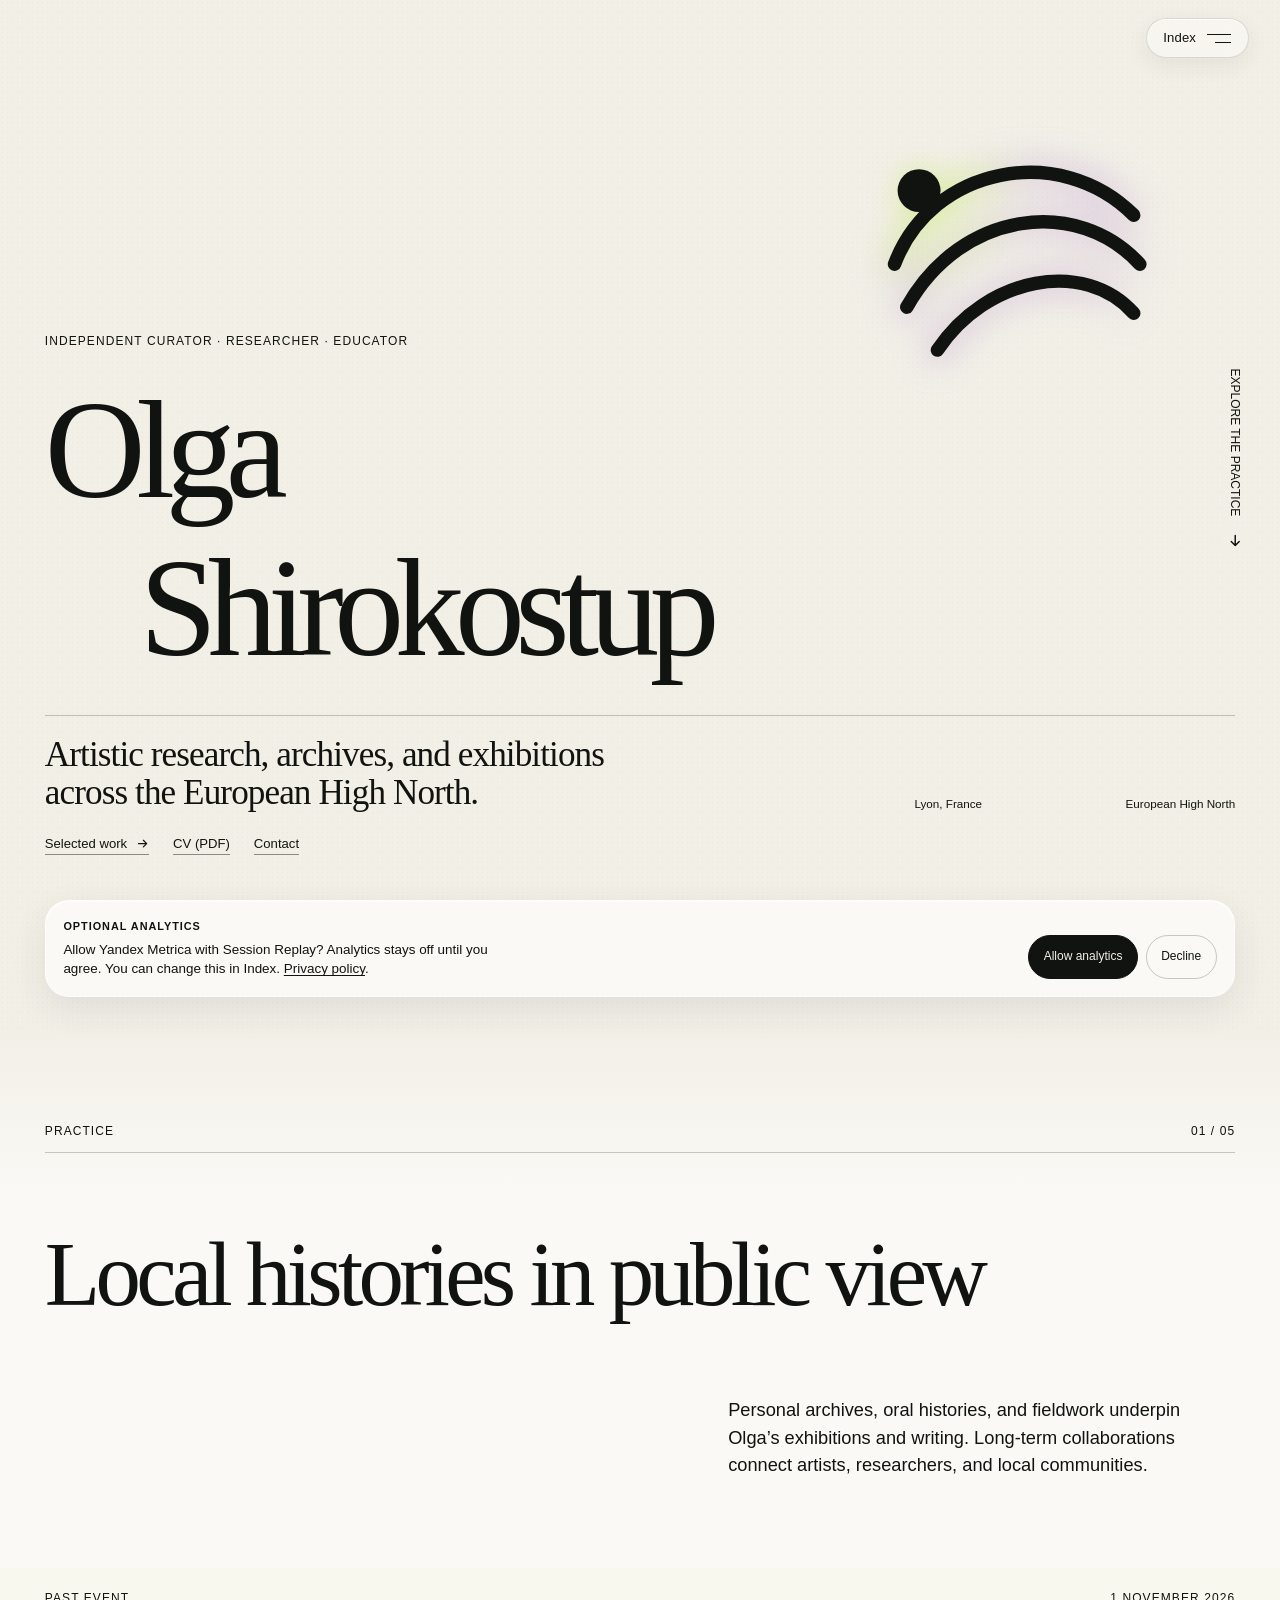
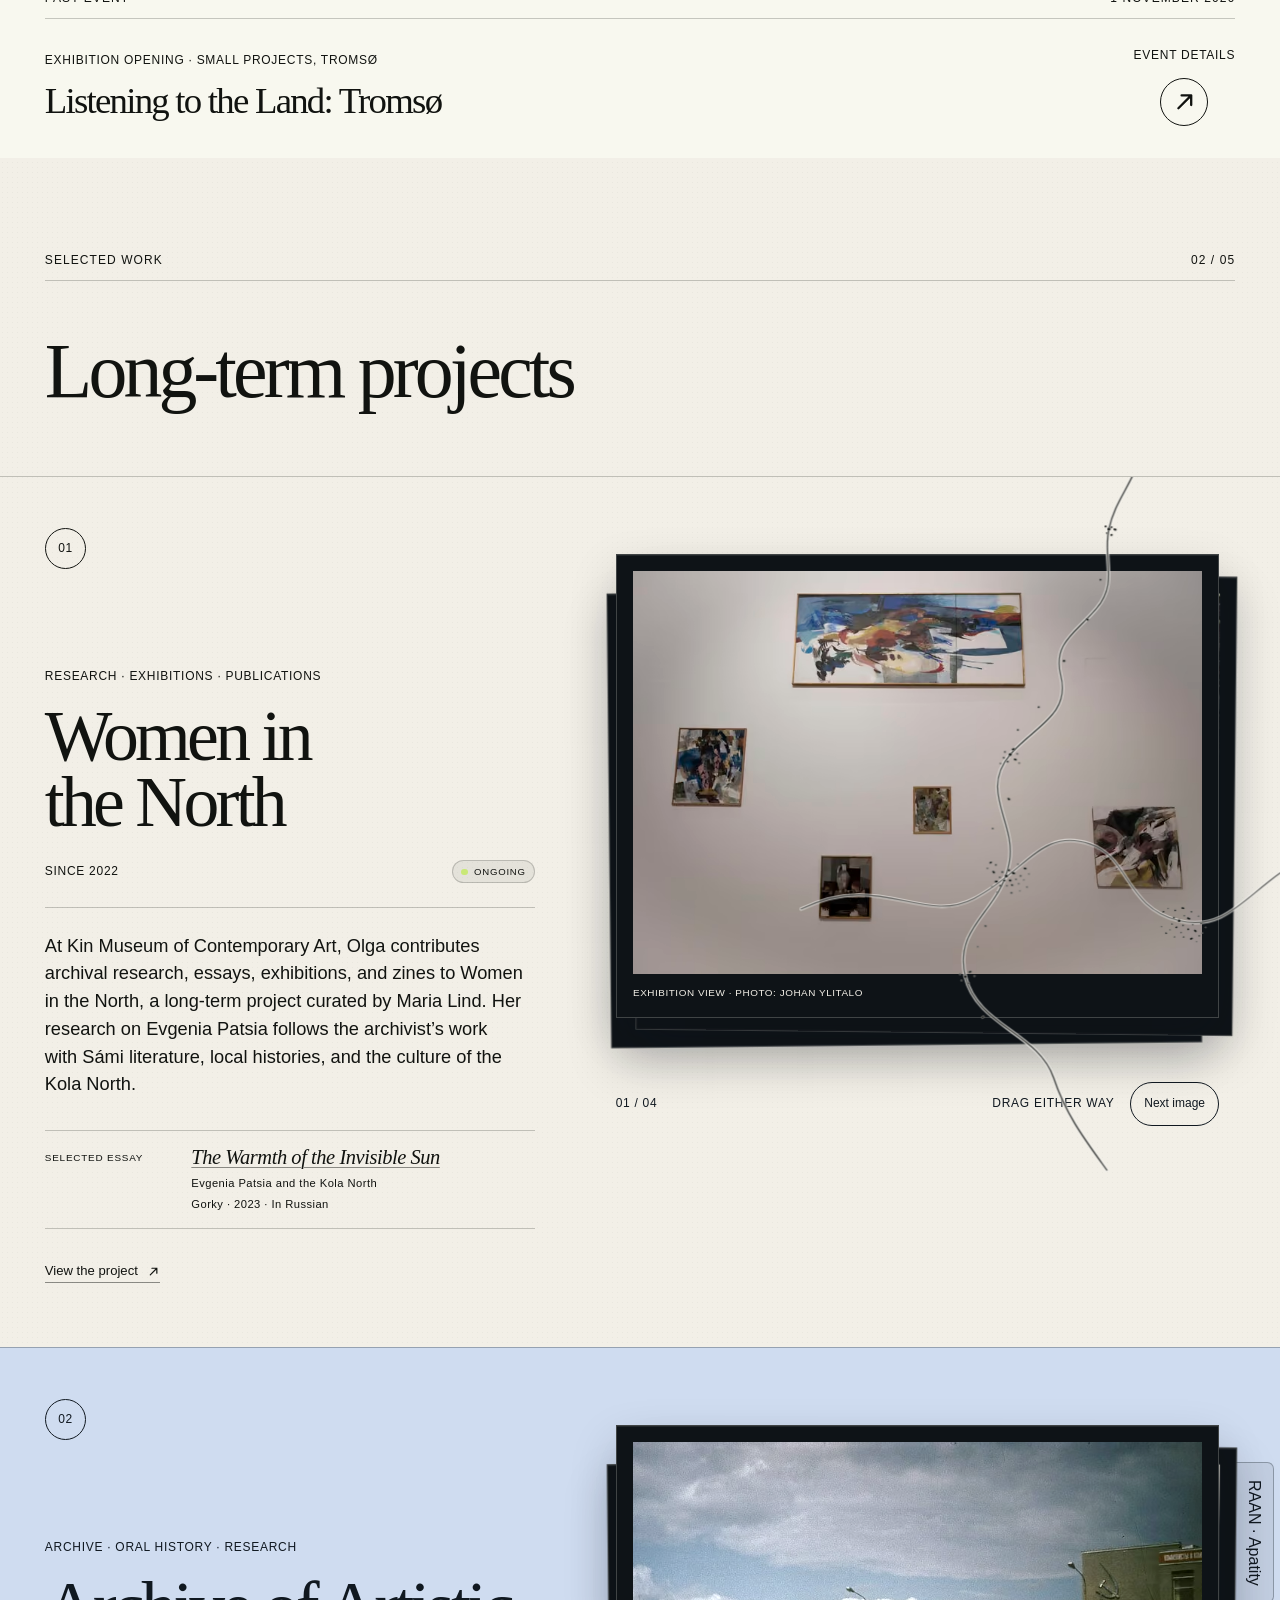
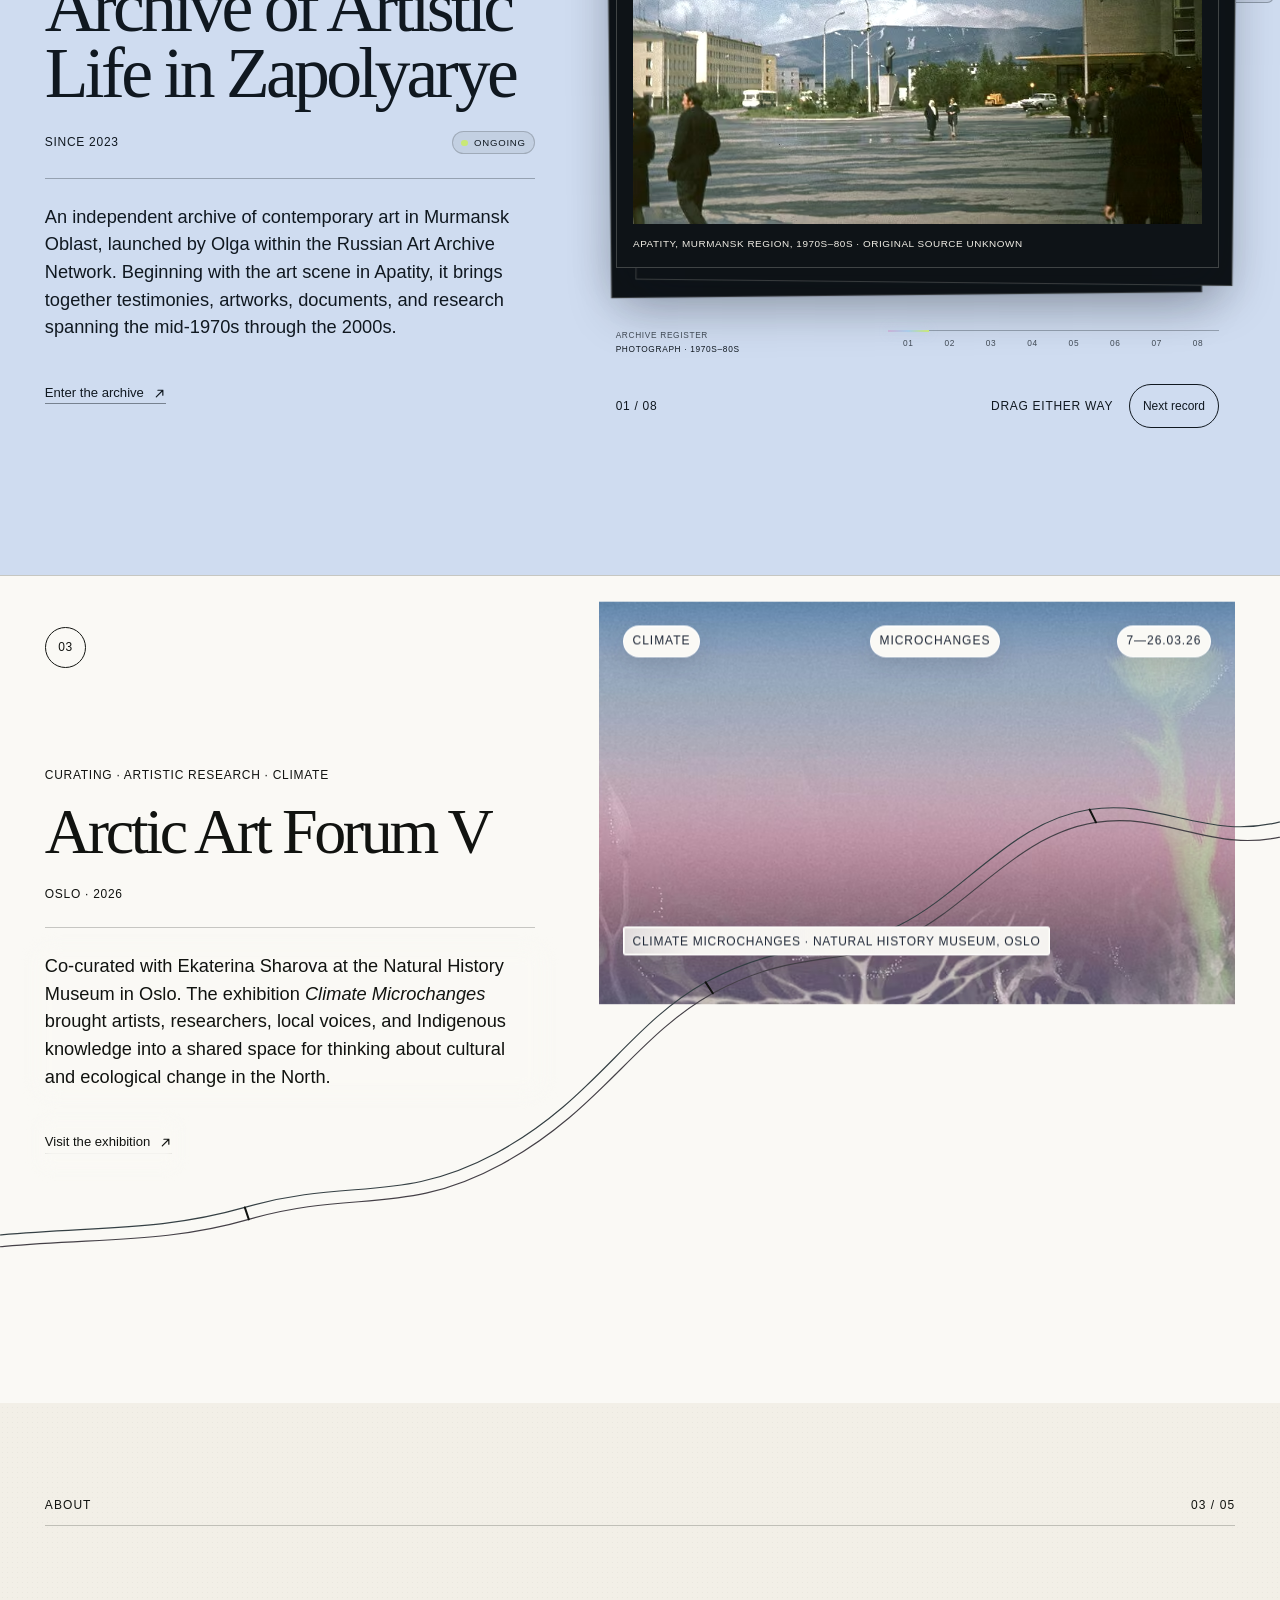
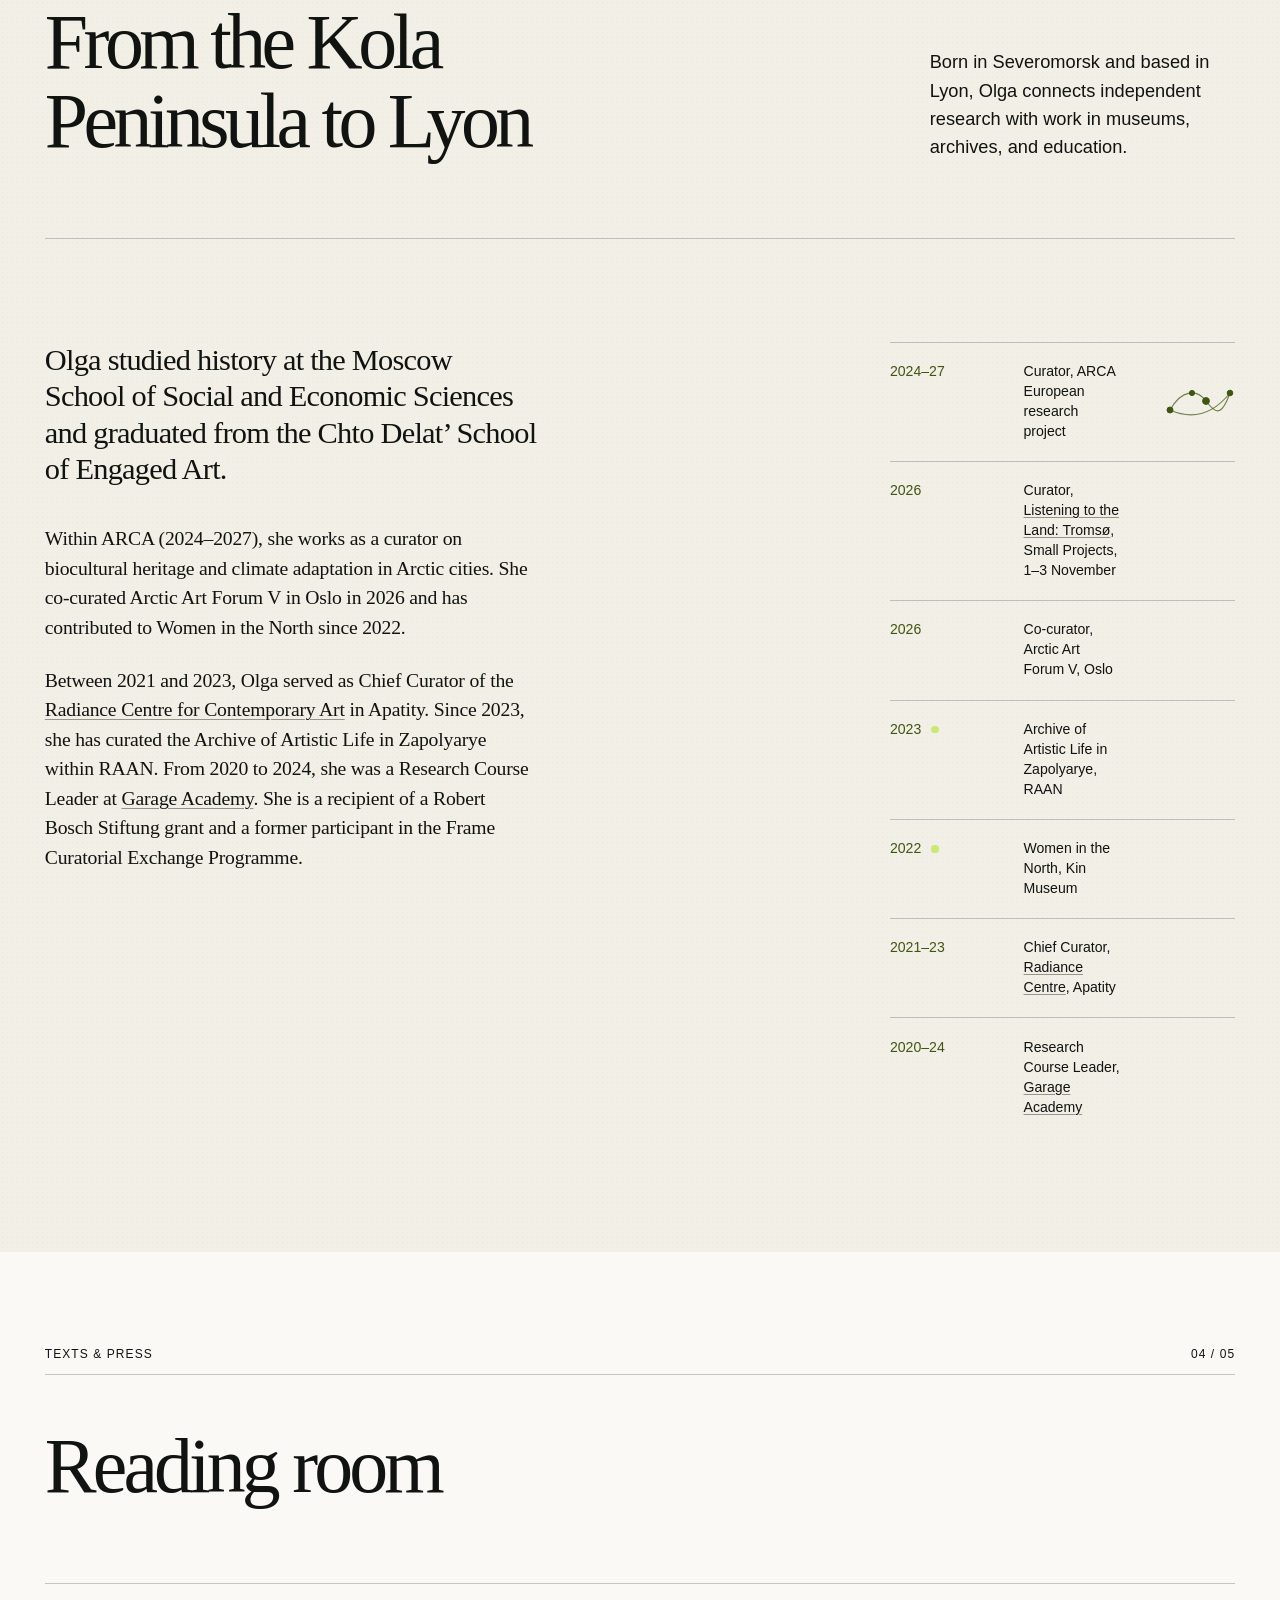
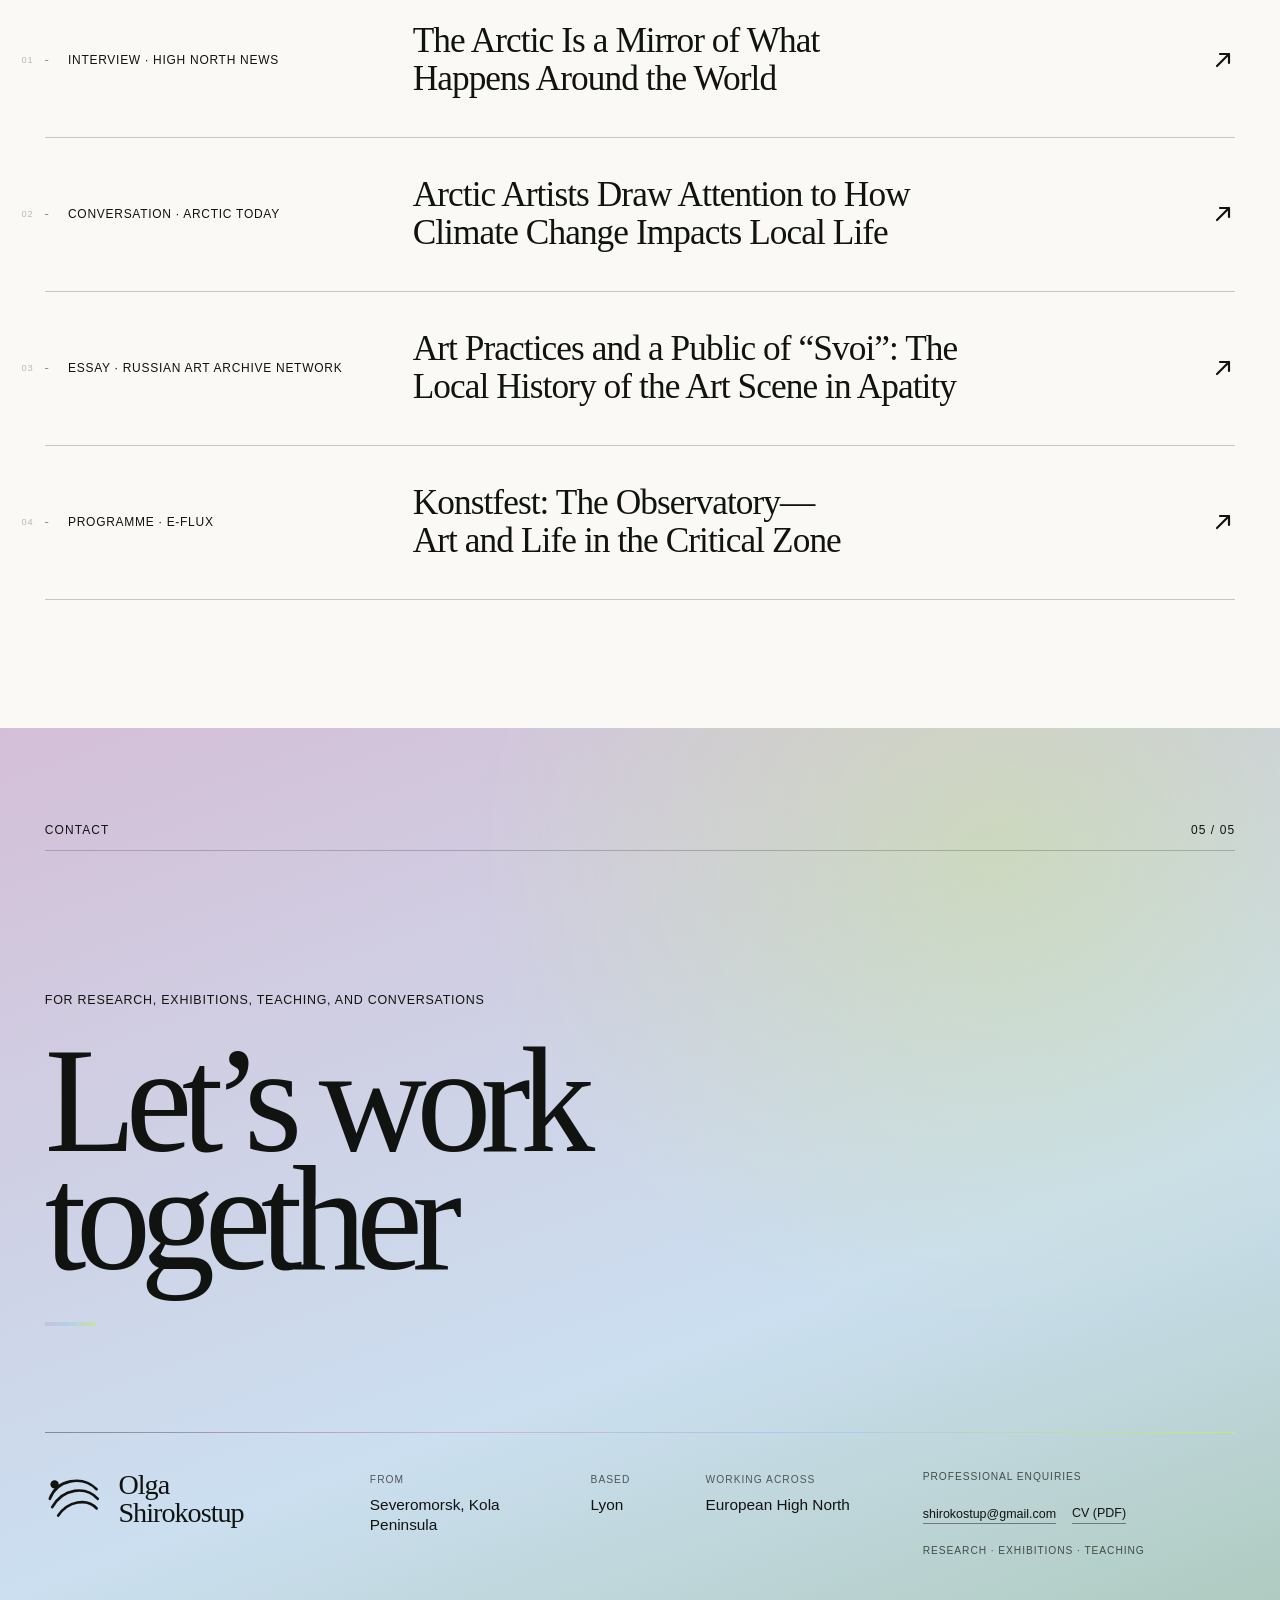
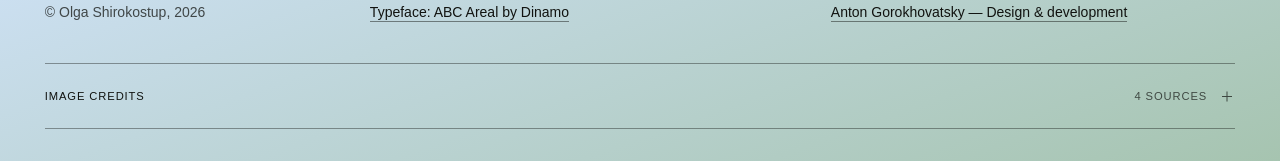
==== commit 109ab78b: "Make event WebKit checks deterministic and align text underlines" ====
--- a/index.html
+++ b/index.html
@@ -108,7 +108,7 @@
         ]
       }
     </script>
-    <link rel="stylesheet" href="styles.css?v=16f0331848" />
+    <link rel="stylesheet" href="styles.css?v=a12329ef5a" />
     <script>
       (() => {
         const root = document.documentElement;
--- a/styles.css
+++ b/styles.css
@@ -1 +1 @@
-@font-face{font-family:"ABC Areal";src:url(/assets/fonts/ABCArealVariable-97fb33de45.woff2) format("woff2");font-weight:400 700;font-style:normal;font-display:swap}@font-face{font-family:"ABC Areal";src:url(/assets/fonts/ABCArealVariable-97fb33de45.woff2) format("woff2");font-weight:400 700;font-style:oblique 0deg 12deg;font-display:swap}:root{color-scheme:light;--font-darkmode: 0;--paper: #f2efe7;--paper-bright: #faf9f5;--editorial-frame: var(--paper-bright);--editorial-frame-solid: var(--paper-bright);--ink: #111310;--ink-soft: #2f332e;--line: rgba(17, 19, 16, 0.22);--ice: #cfdcf0;--lichen: #dceb8e;--rose: #d7bfd0;--moss: #9fb7a3;--aurora-green: #c9e876;--aurora-blue: #a9cdea;--aurora-violet: #c9b2d6;--aurora-glow: rgba(201, 178, 214, 0.52);--aurora-sweep: linear-gradient(90deg, var(--aurora-violet), var(--aurora-blue), var(--aurora-green));--contact-start: #d4bfd7;--contact-middle: #cbdff0;--contact-end: #a6c4b0;--contact-glow: rgba(201, 232, 118, 0.34);--texture-dot: rgba(17, 19, 16, 0.035);--glass-background: rgba(242, 239, 231, 0.72);--glass-background-dense: rgba(242, 239, 231, 0.78);--glass-border: rgba(255, 255, 255, 0.74);--glass-line: rgba(17, 19, 16, 0.18);--glass-highlight: rgba(255, 255, 255, 0.68);--glass-control: rgba(250, 249, 245, 0.22);--glass-control-active: rgba(255, 255, 255, 0.68);--glass-sheen: linear-gradient( 135deg, rgba(255, 255, 255, 0.34), rgba(169, 205, 234, 0.12) 45%, rgba(201, 178, 214, 0.08) 70%, transparent );--glass-shadow: 0 12px 36px rgba(39, 49, 60, 0.09), inset 0 1px 0 rgba(255, 255, 255, 0.68);--index-material-background: rgba(250, 249, 245, 0.64);--index-material-border: rgba(17, 19, 16, 0.13);--index-material-highlight: rgba(255, 255, 255, 0.72);--index-material-shadow: 0 7px 22px rgba(30, 36, 31, 0.07), inset 0 1px 0 var(--index-material-highlight);--orbit-line: rgba(17, 19, 16, 0.11);--orbit-line-soft: rgba(17, 19, 16, 0.08);--orbit-line-active: rgba(17, 19, 16, 0.24);--inverse-line: rgba(242, 239, 231, 0.26);--inverse-accent: #dceb8e;--menu-accent: #405610;--accent-ink: #111310;--accent-line: rgba(17, 19, 16, 0.4);--archive-ink: #101820;--archive-line: rgba(16, 24, 32, 0.3);--archive-frame: #0e1317;--archive-caption: #f2efe7;--forum-ink: #1e2737;--forum-label: #faf9f5;--forum-label-line: rgba(30, 39, 55, 0.2);--contact-line: rgba(17, 19, 16, 0.4);--duration-instant: 120ms;--duration-fast: 180ms;--duration-responsive: 260ms;--duration-medium: 420ms;--duration-slow: 680ms;--underline-clearance: 0.16em;--ease-enter: cubic-bezier(0.16, 1, 0.3, 1);--ease-exit: cubic-bezier(0.7, 0, 0.84, 0);--ease-move: cubic-bezier(0.65, 0, 0.35, 1);--ease-settle: cubic-bezier(0.22, 1, 0.36, 1);--gutter: clamp(1.25rem, 3.5vw, 4.5rem);--section-top-clearance: clamp(6rem, 10vh, 8rem);--type-hero: clamp(3.1rem, calc(1.05rem + 9.6vw), 10.5rem);--type-feature-heading: clamp(2.8rem, calc(0.5rem + 5.45vw), 7rem);--type-project-heading: clamp(3.1rem, calc(1.4rem + 3.85vw), 6.4rem);--type-reading-heading: clamp(1.45rem, calc(0.75rem + 1.82vw), 3rem);--type-display-lead: clamp(1.45rem, calc(0.35rem + 2.31vw), 2.85rem);--type-editorial-copy: clamp(1.65rem, calc(0.65rem + 2.08vw), 3rem);--type-body-lead: clamp(1rem, calc(0.9rem + 0.3vw), 1.3rem);--type-body: 1rem;--type-meta: 0.75rem;--measure-statement: 35ch;--measure-prose: 50ch;--measure-prose-narrow: 40ch;--measure-editorial: 32ch;--serif: "Iowan Old Style", "Palatino Linotype", "Book Antiqua", Palatino, Georgia, serif;--sans: "ABC Areal", Arial, Helvetica, sans-serif}::view-transition-old(root),::view-transition-new(root){animation-duration:var(--duration-medium);animation-timing-function:var(--ease-move);mix-blend-mode:normal}:root.is-theme-transitioning body,:root.is-theme-transitioning .site-index,:root.is-theme-transitioning .site-index__top,:root.is-theme-transitioning .site-index__preferences,:root.is-theme-transitioning .project--forum,:root.is-theme-transitioning .texts{transition:color var(--duration-medium) var(--ease-move),background-color var(--duration-medium) var(--ease-move),border-color var(--duration-medium) var(--ease-move)}:root[data-theme=dark]{color-scheme:dark;--font-darkmode: 1;--paper: #11130f;--paper-bright: #171a15;--editorial-frame: transparent;--editorial-frame-solid: var(--paper);--ink: #f3f0e8;--ink-soft: #c8ccc3;--line: rgba(243, 240, 232, 0.27);--ice: #26394c;--lichen: #c6db72;--rose: #5e4658;--moss: #344b3d;--aurora-green: #b9df6d;--aurora-blue: #6f9fc4;--aurora-violet: #9574b3;--aurora-glow: rgba(149, 116, 179, 0.48);--contact-start: #4a3658;--contact-middle: #233a55;--contact-end: #21483f;--contact-glow: rgba(185, 223, 109, 0.18);--texture-dot: rgba(243, 240, 232, 0.045);--glass-background: rgba(17, 19, 15, 0.66);--glass-background-dense: rgba(17, 19, 15, 0.76);--glass-border: rgba(243, 240, 232, 0.16);--glass-line: rgba(243, 240, 232, 0.18);--glass-highlight: rgba(243, 240, 232, 0.1);--glass-control: rgba(243, 240, 232, 0.045);--glass-control-active: rgba(243, 240, 232, 0.14);--glass-sheen: linear-gradient( 135deg, rgba(243, 240, 232, 0.1), rgba(111, 159, 196, 0.08) 45%, rgba(149, 116, 179, 0.06) 70%, transparent );--glass-shadow: 0 14px 38px rgba(0, 0, 0, 0.24), inset 0 1px 0 rgba(243, 240, 232, 0.1);--index-material-background: rgba(17, 19, 15, 0.6);--index-material-border: rgba(243, 240, 232, 0.18);--index-material-highlight: rgba(243, 240, 232, 0.12);--index-material-shadow: 0 8px 24px rgba(0, 0, 0, 0.14), inset 0 1px 0 var(--index-material-highlight);--orbit-line: rgba(243, 240, 232, 0.13);--orbit-line-soft: rgba(243, 240, 232, 0.09);--orbit-line-active: rgba(243, 240, 232, 0.26);--inverse-line: rgba(17, 19, 16, 0.28);--inverse-accent: #4d6515;--menu-accent: #c9e876;--accent-ink: #11130f;--accent-line: rgba(17, 19, 15, 0.46);--archive-ink: #f2f6fa;--archive-line: rgba(242, 246, 250, 0.3);--archive-frame: #080c11;--archive-caption: #f3f0e8;--contact-line: rgba(243, 240, 232, 0.42)}@media(prefers-color-scheme:dark){:root:not([data-theme]){color-scheme:dark;--font-darkmode: 1;--paper: #11130f;--paper-bright: #171a15;--editorial-frame: transparent;--editorial-frame-solid: var(--paper);--ink: #f3f0e8;--ink-soft: #c8ccc3;--line: rgba(243, 240, 232, 0.27);--ice: #26394c;--lichen: #c6db72;--rose: #5e4658;--moss: #344b3d;--aurora-green: #b9df6d;--aurora-blue: #6f9fc4;--aurora-violet: #9574b3;--aurora-glow: rgba(149, 116, 179, 0.48);--contact-start: #4a3658;--contact-middle: #233a55;--contact-end: #21483f;--contact-glow: rgba(185, 223, 109, 0.18);--texture-dot: rgba(243, 240, 232, 0.045);--glass-background: rgba(17, 19, 15, 0.66);--glass-background-dense: rgba(17, 19, 15, 0.76);--glass-border: rgba(243, 240, 232, 0.16);--glass-line: rgba(243, 240, 232, 0.18);--glass-highlight: rgba(243, 240, 232, 0.1);--glass-control: rgba(243, 240, 232, 0.045);--glass-control-active: rgba(243, 240, 232, 0.14);--glass-sheen: linear-gradient( 135deg, rgba(243, 240, 232, 0.1), rgba(111, 159, 196, 0.08) 45%, rgba(149, 116, 179, 0.06) 70%, transparent );--glass-shadow: 0 14px 38px rgba(0, 0, 0, 0.24), inset 0 1px 0 rgba(243, 240, 232, 0.1);--index-material-background: rgba(17, 19, 15, 0.6);--index-material-border: rgba(243, 240, 232, 0.18);--index-material-highlight: rgba(243, 240, 232, 0.12);--index-material-shadow: 0 8px 24px rgba(0, 0, 0, 0.14), inset 0 1px 0 var(--index-material-highlight);--orbit-line: rgba(243, 240, 232, 0.13);--orbit-line-soft: rgba(243, 240, 232, 0.09);--orbit-line-active: rgba(243, 240, 232, 0.26);--inverse-line: rgba(17, 19, 16, 0.28);--inverse-accent: #4d6515;--menu-accent: #c9e876;--accent-ink: #11130f;--accent-line: rgba(17, 19, 15, 0.46);--archive-ink: #f2f6fa;--archive-line: rgba(242, 246, 250, 0.3);--archive-frame: #080c11;--archive-caption: #f3f0e8;--contact-line: rgba(243, 240, 232, 0.42)}}*,*::before,*::after{box-sizing:border-box}html{scroll-behavior:smooth;background:var(--paper)}html,body{max-width:100%;overflow-x:hidden}@supports (overflow-x: clip){html,body{overflow-x:clip}}body{margin:0;color:var(--ink);background-color:var(--paper);background-image:radial-gradient(var(--texture-dot) 0.65px,transparent 0.65px);background-size:5px 5px;font-family:var(--sans);font-variation-settings:"DRKM" var(--font-darkmode);font-size:var(--type-body);line-height:1.4;overflow-wrap:anywhere;font-kerning:normal;font-synthesis:none;text-rendering:optimizeLegibility;-webkit-text-size-adjust:100%;-webkit-font-smoothing:antialiased}a{text-decoration-skip-ink:auto;text-underline-offset:var(--underline-clearance)}h1,h2,h3,.texts__list strong{text-wrap:balance}p,figcaption,.timeline li>span:last-child{text-wrap:pretty}html.menu-open,body.menu-open{overflow:hidden;overscroll-behavior:none}img{display:block;max-width:100%}.route-reveal-path{fill:none;stroke:#fff;stroke-width:var(--route-reveal-width, 12);stroke-linecap:round;stroke-linejoin:round;stroke-dasharray:none;stroke-dashoffset:0}.js .route-reveal-path{stroke-dasharray:var(--route-draw-length);stroke-dashoffset:var(--route-draw-length)}@keyframes route-reveal-draw{to{stroke-dashoffset:0}}.icon-sprite{position:absolute;width:0;height:0;overflow:hidden;pointer-events:none}.arrow-icon{display:block;width:1em;height:1em;overflow:visible;fill:none;stroke:currentColor;stroke-linecap:round;stroke-linejoin:round;stroke-width:1.45}a{color:inherit}a[href],button:not(:disabled),summary,[role=button],[role=link]{cursor:pointer}button,summary{font:inherit}button{color:inherit}::selection{color:var(--accent-ink);background:var(--lichen)}:focus-visible{outline:1px solid color-mix(in srgb,currentColor 78%,transparent);outline-offset:3px}:root.is-pointer-navigation :focus-visible{outline:none}.skip-link{font-variation-settings:"DRKM" calc(1 - var(--font-darkmode));position:fixed;top:1rem;left:1rem;z-index:1000;padding:0.75rem 1rem;color:var(--paper);background:var(--ink);transform:translateY(-150%);transition:transform var(--duration-responsive) var(--ease-enter)}.skip-link:focus{transform:translateY(0)}.reading-progress{position:fixed;inset:0 0 auto;z-index:200;height:3px;pointer-events:none}.reading-progress span{display:block;width:100%;height:100%;background:var(--aurora-sweep);transform:scaleX(0);transform-origin:left}.cursor-trail{position:fixed;z-index:90;inset:0;width:100vw;height:100vh;opacity:1;pointer-events:none;transition:opacity 90ms linear}.cursor-trail.is-over-interactive{opacity:0}.site-header{position:fixed;z-index:100;top:0;right:0;left:0;display:flex;align-items:center;justify-content:space-between;min-height:76px;padding:0.75rem var(--gutter);color:var(--ink);background:transparent;border-bottom:0;box-shadow:none;transition:color var(--duration-fast) var(--ease-move),min-height var(--duration-responsive) var(--ease-move),padding var(--duration-responsive) var(--ease-move)}.site-header[data-header-ink=dark]{font-variation-settings:"DRKM" 0;--index-material-background: rgba(250, 249, 245, 0.64);--index-material-border: rgba(17, 19, 16, 0.13);--index-material-highlight: rgba(255, 255, 255, 0.72);--index-material-shadow: 0 7px 22px rgba(30, 36, 31, 0.07), inset 0 1px 0 var(--index-material-highlight);color:#111310}.site-header[data-header-ink=light]{font-variation-settings:"DRKM" 1;--index-material-background: rgba(17, 19, 15, 0.6);--index-material-border: rgba(243, 240, 232, 0.18);--index-material-highlight: rgba(243, 240, 232, 0.12);--index-material-shadow: 0 8px 24px rgba(0, 0, 0, 0.14), inset 0 1px 0 var(--index-material-highlight);color:#f3f0e8}.site-header.is-scrolled{min-height:68px;padding-top:0.5rem;padding-bottom:0.5rem;background:transparent}.site-header__actions{display:flex;gap:0.75rem;align-items:center;margin-left:auto;padding:0}.brand{display:inline-flex;align-items:center;justify-content:center;min-width:56px;min-height:56px;color:inherit;text-decoration:none;visibility:visible;opacity:1;transform:translateY(0);transition:visibility 0s linear 0s,opacity var(--duration-fast) var(--ease-enter),transform var(--duration-responsive) var(--ease-enter)}.brand:focus-visible{border-radius:999px;outline-width:1px;outline-offset:2px}.site-header.is-scrolled .brand{visibility:hidden;pointer-events:none;opacity:0;transform:translateY(-0.35rem);transition-duration:0s,var(--duration-fast),var(--duration-responsive);transition-timing-function:linear,var(--ease-exit),var(--ease-exit);transition-delay:var(--duration-responsive),0s,0s}.brand__mark{width:44px;height:44px;overflow:visible;fill:none;stroke:currentColor;stroke-linecap:round;stroke-linejoin:round;stroke-width:2.2}.site-header .brand__mark{width:52px;height:52px}.brand__mark circle{fill:currentColor;stroke:none}.theme-choice,.index-button,.index-close{font-size:0.82rem;letter-spacing:0.01em}.brand__name{position:absolute;width:1px;height:1px;padding:0;margin:-1px;overflow:hidden;clip:rect(0 0 0 0);white-space:nowrap;border:0}.index-button,.index-close{display:inline-flex;gap:0.8rem;align-items:center;min-height:44px;padding:0.65rem 0.15rem;background:none;border:0;cursor:pointer}.no-js .theme-switcher{display:none}.no-js .site-header--portfolio{position:absolute}.no-js .site-header--portfolio .site-header__actions{width:100%;justify-content:flex-start}.no-js .index-button,.js .fallback-nav{display:none}.fallback-nav{display:flex;flex-wrap:wrap;gap:0 1.25rem;font-size:0.875rem}.fallback-nav a{display:inline-flex;align-items:center;min-height:44px;text-underline-offset:var(--underline-clearance)}.theme-switcher{position:relative;display:flex;align-items:center;gap:0.12rem;padding:0.2rem;background:transparent;border:0;border-radius:0;box-shadow:none}.theme-switcher::before{content:none}.theme-choice{position:relative;display:inline-flex;align-items:center;justify-content:center;gap:0;width:44px;min-width:44px;min-height:44px;padding:0;color:inherit;background:transparent;border:0;border-radius:0.35rem;cursor:pointer;opacity:0.62;transition:color var(--duration-fast) var(--ease-move),opacity var(--duration-fast) var(--ease-move),transform var(--duration-fast) var(--ease-move)}.theme-choice:hover{opacity:0.8}.theme-choice[aria-pressed=true]{background:transparent;box-shadow:none;font-weight:600;opacity:1}.theme-choice::after{content:none}.theme-choice:active{transform:translateY(1px)}.theme-choice:focus-visible{outline-width:1px;outline-offset:0}.theme-choice__icon{position:relative;width:0.72rem;height:0.72rem;flex:0 0 auto;border-radius:50%;scale:1;transition:scale var(--duration-responsive) var(--ease-move),opacity var(--duration-fast) var(--ease-move)}.theme-choice[aria-pressed=true] .theme-choice__icon{scale:1.06}.theme-choice__icon--system{overflow:hidden;background:linear-gradient(90deg,currentColor 50%,transparent 50%);border:1px solid currentColor}.theme-choice__icon--light{background:currentColor;border:1px solid currentColor}.theme-choice__icon--dark{box-shadow:inset -5px -1px 0 currentColor;transform:translate(-1px,-1px) rotate(-16deg)}.theme-choice__label{position:absolute;width:1px;height:1px;padding:0;margin:-1px;overflow:hidden;clip:rect(0 0 0 0);white-space:nowrap;border:0}.brand{gap:1.05rem;min-height:48px;padding:0}.index-button{position:relative;isolation:isolate;gap:0.7rem;width:auto;min-width:0;min-height:48px;padding:0 0.25rem 0 0.5rem;justify-content:center;border-radius:999px;transition:transform var(--duration-responsive) var(--ease-move)}.index-button::before{position:absolute;z-index:-1;inset:0.25rem -0.85rem 0.25rem -0.55rem;background:var(--index-material-background);border:1px solid var(--index-material-border);border-radius:999px;box-shadow:var(--index-material-shadow);content:"";transform:scale(1);-webkit-backdrop-filter:blur(14px) saturate(118%);backdrop-filter:blur(14px) saturate(118%);transition:background-color var(--duration-fast) var(--ease-move),border-color var(--duration-fast) var(--ease-move),transform var(--duration-responsive) var(--ease-move)}.index-button:hover{color:inherit;transform:translateY(-1px)}.index-button:hover::before{transform:scale(1.015)}.index-button:active{transform:translateY(0) scale(0.985)}.index-button:focus-visible{outline:none}:root:not(.is-pointer-navigation) .index-button:focus-visible::before{border-color:color-mix(in srgb,currentColor 64%,transparent);box-shadow:var(--index-material-shadow),inset 0 0 0 1px color-mix(in srgb,currentColor 34%,transparent)}.index-button__label{position:static;width:auto;height:auto;padding:0;margin:0;overflow:visible;clip:auto;white-space:nowrap}.index-button__glyph{position:relative;display:block;width:24px;height:15px}.index-button__glyph i{position:absolute;top:calc(50% - 0.5px);display:block;width:100%;height:1px;border-top:1px solid currentColor;transform-origin:center;transition:transform var(--duration-responsive) var(--ease-move),width var(--duration-responsive) var(--ease-move)}.index-button__glyph i:first-child{transform:translateY(-4px) rotate(0deg)}.index-button__glyph i:last-child{right:0;width:68%;transform:translateY(4px) rotate(0deg)}.index-button:hover .index-button__glyph i:last-child{width:100%}.menu-open .site-header{opacity:0}.site-index{width:100%;max-width:none;height:100dvh;max-height:100dvh;margin:0;padding:0;color:var(--ink);background-color:var(--paper);background-image:var(--glass-sheen);border:1px solid var(--glass-border);box-shadow:var(--glass-shadow);overflow:hidden;transform-origin:top center}.site-index[open]{display:grid;grid-template-rows:auto minmax(0,1fr);animation:index-in 520ms var(--ease-enter) both}.site-index.is-closing{animation:index-out 300ms var(--ease-exit) both}.site-index::backdrop{background:rgba(17,19,16,0.4)}.site-index[open]::backdrop{animation:index-backdrop-in 360ms var(--ease-enter) both}.site-index.is-closing::backdrop{animation:index-backdrop-out var(--duration-responsive) var(--ease-exit) both}.site-index__top{position:relative;display:flex;align-items:center;justify-content:space-between;min-height:76px;padding:0.75rem var(--gutter)}.site-index__top::after{position:absolute;right:0;bottom:0;left:0;height:1px;background:linear-gradient(90deg,var(--line),var(--aurora-violet),var(--aurora-blue),var(--aurora-green));content:"";opacity:0.72}.site-index__identity{display:flex;gap:0.9rem;align-items:center;font-size:0.82rem;transform:translateY(0.5px)}.index-close{min-height:48px;border-radius:999px}.index-close:focus-visible{outline-width:1px;outline-offset:-3px}.index-close .index-button__glyph{width:28px}.menu-open .site-index:not(.is-closing) .index-close .index-button__glyph i:first-child{transform:translateY(0) rotate(45deg)}.menu-open .site-index:not(.is-closing) .index-close .index-button__glyph i:last-child{width:100%;transform:translateY(0) rotate(-45deg)}.site-index__body{display:grid;grid-template-columns:minmax(0,3fr) minmax(16rem,1fr);gap:var(--gutter);align-items:end;min-height:0;padding:5vh var(--gutter) 6vh;overflow-x:hidden;overflow-y:auto;overscroll-behavior:contain;scrollbar-color:color-mix(in srgb,currentColor 38%,transparent) transparent;scrollbar-gutter:stable;scrollbar-width:thin;-webkit-overflow-scrolling:touch}.index-nav{margin:0;padding:0;list-style:none}.index-nav a{position:relative;display:grid;grid-template-columns:3.2rem auto;align-items:baseline;width:fit-content;max-width:100%;padding:0.07em 2.2rem 0.07em 0;font-family:var(--serif);font-size:clamp(3.3rem,8vw,8.5rem);line-height:0.95;letter-spacing:-0.055em;text-decoration:none;transition:color var(--duration-fast) var(--ease-move),transform var(--duration-responsive) var(--ease-settle)}.index-nav a::after{position:absolute;top:50%;right:0.35rem;width:0.48rem;height:0.48rem;background:var(--aurora-sweep);border-radius:50%;box-shadow:0 0 1rem color-mix(in srgb,var(--aurora-blue) 42%,transparent);content:"";opacity:0;transform:translateY(-50%) scale(0.4);transition:opacity var(--duration-fast) var(--ease-move),transform var(--duration-responsive) var(--ease-settle)}.index-nav a span{align-self:start;padding-top:0.9em;font-family:var(--sans);font-size:0.7rem;letter-spacing:0}.index-nav a:hover,.index-nav a:focus-visible,.index-nav a[aria-current=location]{color:var(--menu-accent);transform:translateX(0.045em)}.index-nav a[aria-current=location]::after{opacity:1;transform:translateY(-50%) scale(1)}.site-index__meta{display:grid;gap:1.5rem;align-self:end;padding-bottom:0.65rem;font-size:clamp(0.85rem,1.1vw,1.1rem)}.site-index__meta p{margin:0}.professional-contact{display:grid;gap:0.5rem;align-content:start}.professional-contact__label,.professional-contact__note{font-size:0.64rem;letter-spacing:0.09em;text-transform:uppercase;opacity:0.7}.professional-contact a{display:inline-flex;align-items:center;width:fit-content;max-width:100%;min-height:44px;background-image:linear-gradient(90deg,color-mix(in srgb,currentColor 46%,transparent),color-mix(in srgb,currentColor 46%,transparent)),var(--aurora-sweep);background-position:left calc(50% + 0.72em);background-repeat:no-repeat;background-size:100% 1px,0 2px;text-decoration:none;transition:background-size var(--duration-responsive) var(--ease-move)}.professional-contact__actions{display:flex;gap:0.35rem 1rem;align-items:center;flex-wrap:wrap}.professional-contact__actions a:last-child{gap:0.3rem;background-image:none}.professional-contact__cv-label{display:inline-block;padding-bottom:0.12rem;background-image:linear-gradient(90deg,color-mix(in srgb,currentColor 46%,transparent),color-mix(in srgb,currentColor 46%,transparent)),var(--aurora-sweep);background-position:left bottom;background-repeat:no-repeat;background-size:100% 1px,0 2px;transition:background-size var(--duration-responsive) var(--ease-move)}.professional-contact__cv-arrow{display:none}.professional-contact__actions a:last-child:hover .professional-contact__cv-label,.professional-contact__actions a:last-child:focus-visible .professional-contact__cv-label{background-size:0 1px,100% 2px}.professional-contact a:hover,.professional-contact a:focus-visible{background-size:0 1px,100% 2px}.site-index__preferences{display:grid;gap:0.85rem;padding-top:1.2rem;border-top:1px solid var(--line)}.site-index__theme,.site-index__motion,.site-index__analytics{display:grid;gap:0.55rem}.site-index__meta-label{font-size:0.64rem;letter-spacing:0.09em;text-transform:uppercase;opacity:0.62}.site-index__theme .theme-switcher{width:fit-content;margin-left:-0.45rem;padding:0}.site-index__theme .theme-choice{gap:0.42rem;width:auto;min-width:0;padding:0 0.45rem}.site-index__theme .theme-choice__label{position:static;width:auto;height:auto;padding:0;margin:0;overflow:visible;clip:auto;white-space:nowrap;border:0;font-size:0.72rem}.motion-switcher,.analytics-switcher{display:flex;width:fit-content;margin-left:-0.45rem}.motion-choice,.analytics-choice{position:relative;display:inline-flex;align-items:center;min-height:44px;padding:0 0.45rem;color:inherit;background:transparent;border:0;cursor:pointer;font-size:0.72rem;opacity:0.62;transition:opacity var(--duration-fast) var(--ease-move),transform var(--duration-fast) var(--ease-move)}.motion-choice::after,.analytics-choice::after{content:none}.motion-choice:hover,.analytics-choice:hover{opacity:0.82}.motion-choice[aria-pressed=true],.analytics-choice[aria-pressed=true]{font-weight:600;opacity:1}.motion-choice:active,.analytics-choice:active{transform:scale(0.96)}.motion-choice:focus-visible,.analytics-choice:focus-visible{border-radius:0.35rem;outline-width:1px;outline-offset:-2px}.site-index__analytics-note{max-width:32ch;margin:0;font-size:0.68rem;line-height:1.45;opacity:0.68}.site-index__analytics-note a,.analytics-consent a{color:inherit;text-decoration-line:underline;text-decoration-thickness:1px;text-underline-offset:var(--underline-clearance);text-decoration-skip-ink:auto}.analytics-consent{position:relative;display:grid;grid-template-columns:minmax(0,1fr) auto;gap:1.25rem;align-items:end;width:calc(100% - (2 * var(--gutter)));margin:0 var(--gutter) 2rem;padding:1.1rem;overflow-y:auto;color:var(--ink);background:var(--paper-bright);border:1px solid var(--glass-border);border-radius:1.5rem;box-shadow:var(--glass-shadow);corner-shape:superellipse(1.55)}.analytics-consent[hidden]{display:none}.analytics-consent__copy{display:grid;gap:0.38rem;max-width:50ch}.analytics-consent__copy p{margin:0}.analytics-consent__title{font-size:0.68rem;font-weight:700;letter-spacing:0.09em;text-transform:uppercase}.analytics-consent__copy p:last-child{font-size:0.84rem;line-height:1.45}.analytics-consent__actions{display:flex;flex-wrap:wrap;gap:0.5rem;align-items:center}.analytics-consent__actions button{min-height:44px;padding:0.65rem 0.9rem;color:inherit;background:transparent;border:1px solid var(--line);border-radius:999px;cursor:pointer;font:inherit;font-size:0.75rem;white-space:normal;transition:color var(--duration-fast) var(--ease-move),background-color var(--duration-fast) var(--ease-move),border-color var(--duration-fast) var(--ease-move),transform var(--duration-fast) var(--ease-move)}.analytics-consent__actions button:hover{border-color:currentColor}.analytics-consent__actions button:active{transform:scale(0.97)}.analytics-consent__actions button:focus-visible{outline-width:2px;outline-offset:2px}.analytics-consent__actions .analytics-consent__allow{font-variation-settings:"DRKM" calc(1 - var(--font-darkmode));color:var(--paper);background:var(--ink);border-color:var(--ink)}@keyframes index-in{from{clip-path:inset(0 0 100% 0);opacity:0.88;transform:translateY(-1.25rem)}to{clip-path:inset(0);opacity:1;transform:translateY(0)}}@keyframes index-out{from{clip-path:inset(0);opacity:1;transform:translateY(0)}to{clip-path:inset(0 0 100% 0);opacity:0.9;transform:translateY(-0.85rem)}}@keyframes index-backdrop-in{from{opacity:0}to{opacity:1}}@keyframes index-backdrop-out{from{opacity:1}to{opacity:0}}@keyframes index-item-in{from{opacity:0;transform:translateY(0.42em)}to{opacity:1;transform:none}}@keyframes index-top-in{from{opacity:0}to{opacity:1}}.site-index[open]:not(.is-closing) .site-index__top{animation:index-top-in var(--duration-responsive) var(--ease-enter) 30ms both}.site-index[open]:not(.is-closing) .index-nav li,.site-index[open]:not(.is-closing) .site-index__meta{animation:index-item-in 480ms var(--ease-enter) both}.site-index[open]:not(.is-closing) .index-nav li:nth-child(1){animation-delay:90ms}.site-index[open]:not(.is-closing) .index-nav li:nth-child(2){animation-delay:130ms}.site-index[open]:not(.is-closing) .index-nav li:nth-child(3){animation-delay:170ms}.site-index[open]:not(.is-closing) .index-nav li:nth-child(4){animation-delay:210ms}.site-index[open]:not(.is-closing) .index-nav li:nth-child(5){animation-delay:250ms}.site-index[open]:not(.is-closing) .site-index__meta{animation-delay:270ms}.section-label{display:flex;justify-content:space-between;padding-bottom:0.9rem;border-bottom:1px solid var(--line);font-size:0.75rem;line-height:1;letter-spacing:0.09em;text-transform:uppercase}.section-label--dark{border-color:var(--accent-line)}.section-label--light{border-color:var(--inverse-line)}.hero{position:relative;display:grid;min-height:100svh;padding:clamp(6rem,13svh,10rem) var(--gutter) 2rem;overflow:hidden}:root.has-active-event .hero{--hero-ticket-clearance: clamp(9rem, 18svh, 11rem);padding-bottom:max(var(--hero-ticket-clearance),calc(var(--event-ticket-height, 0px) + 2rem))}.hero__content{position:relative;z-index:2;align-self:end}.eyebrow{margin:0 0 clamp(1.75rem,4svh,4rem);font-size:var(--type-meta);letter-spacing:0.09em;text-transform:uppercase}.hero__title{display:flex;flex-direction:column;row-gap:0.19em;margin:0;font-family:var(--serif);font-size:min(var(--type-hero),clamp(4.75rem,16svh,10.5rem));font-weight:400;line-height:0.94;letter-spacing:-0.068em}.hero__title span{display:block}.hero__title span:last-child{margin-left:7.4vw}.hero__details{display:grid;grid-template-columns:minmax(0,1.8fr) minmax(13rem,0.7fr);gap:var(--gutter);align-items:end;margin-top:clamp(2rem,4.5svh,5rem);padding-top:1.25rem;border-top:1px solid var(--line)}.hero__statement{max-inline-size:var(--measure-statement);margin:0;font-family:var(--serif);font-size:var(--type-display-lead);line-height:1.08;letter-spacing:-0.026em}.hero__location{display:flex;justify-content:space-between;gap:1rem;font-size:0.73rem}.hero__location span:last-child{text-align:right}.hero__links{display:flex;flex-wrap:wrap;align-items:baseline;gap:0.4rem 1.5rem;max-width:100%;margin-top:0.75rem}.scroll-cue{position:absolute;z-index:3;top:50%;right:var(--gutter);display:flex;gap:1rem;align-items:center;font-size:var(--type-meta);text-decoration:none;text-transform:uppercase;transform:rotate(90deg) translateX(50%);transform-origin:right center}.scroll-cue i{display:grid;width:1rem;height:1rem;background:var(--paper);box-shadow:0 0 0 0.42rem var(--paper);font-size:1rem;place-items:center;transition:transform var(--duration-responsive) var(--ease-settle)}.scroll-cue:hover i,.scroll-cue:focus-visible i{transform:translateX(0.3rem)}.hero__mark{position:absolute;z-index:1;top:clamp(6rem,13svh,10rem);right:clamp(5rem,9vw,10rem);width:clamp(15rem,23vw,23rem);height:auto;overflow:visible;fill:none;pointer-events:none}.hero__mark-ink{color:var(--ink);fill:none;stroke:currentColor;stroke-linecap:round;stroke-linejoin:round;stroke-width:2.2}.hero__mark-ink circle{fill:currentColor;stroke:none}.hero__mark-aurora{stroke-linecap:round;stroke-linejoin:round;stroke-width:5;opacity:0.62;animation:hero-mark-glow 5.2s var(--ease-move) infinite}@keyframes hero-mark-glow{0%,100%{opacity:0.52}50%{opacity:0.84}}.practice-statement{display:grid;grid-template-rows:auto 1fr auto;min-height:0;padding:var(--section-top-clearance) var(--gutter) clamp(3rem,7vw,7rem);background:linear-gradient(180deg,var(--paper),var(--paper-bright) clamp(10rem,18vh,14rem))}.practice-statement h2{align-self:center;max-width:78rem;margin:clamp(2.5rem,6vw,5rem) 0;font-family:var(--serif);font-size:clamp(3rem,7.1vw,8rem);font-weight:400;line-height:0.99;letter-spacing:-0.052em}.practice-statement__note{max-inline-size:var(--measure-prose);margin:0 0 0 auto;font-size:var(--type-body-lead);line-height:1.5}.not-found-page{min-height:100svh}.not-found-header.site-header{align-items:center}.not-found-header.site-header.is-scrolled .brand{visibility:visible;pointer-events:auto;opacity:1;transform:none}.not-found-home{position:relative;isolation:isolate;display:inline-flex;gap:0.7rem;align-items:center;justify-content:center;min-height:48px;padding:0 0.35rem 0 0.7rem;font-size:0.82rem;text-decoration:none;border-radius:999px;transition:transform var(--duration-responsive) var(--ease-move)}.not-found-home::before{position:absolute;z-index:-1;inset:0.25rem -0.65rem 0.25rem -0.45rem;background:var(--index-material-background);border:1px solid var(--index-material-border);border-radius:999px;box-shadow:var(--index-material-shadow);content:"";-webkit-backdrop-filter:blur(14px) saturate(118%);backdrop-filter:blur(14px) saturate(118%);transition:background-color var(--duration-fast) var(--ease-move),border-color var(--duration-fast) var(--ease-move),transform var(--duration-responsive) var(--ease-move)}.not-found-home .arrow-icon{width:1rem;height:1rem;transition:transform var(--duration-responsive) var(--ease-settle)}.not-found-home:hover,.not-found-home:focus-visible{transform:translateY(-1px)}.not-found-home:hover::before,.not-found-home:focus-visible::before{transform:scale(1.02)}.not-found-home:hover .arrow-icon,.not-found-home:focus-visible .arrow-icon{transform:translateX(0.22rem)}.not-found-home:active{transform:translateY(0) scale(0.985)}.not-found-home:focus-visible{outline:none}:root:not(.is-pointer-navigation) .not-found-home:focus-visible::before{border-color:color-mix(in srgb,currentColor 64%,transparent);box-shadow:var(--index-material-shadow),inset 0 0 0 1px color-mix(in srgb,currentColor 34%,transparent)}.not-found{position:relative;isolation:isolate;display:grid;grid-template-columns:minmax(0,0.88fr) minmax(22rem,1.12fr);grid-template-rows:minmax(0,1fr) auto;min-height:100svh;padding:clamp(7.5rem,14svh,10rem) var(--gutter) clamp(1.25rem,2.5vw,2.25rem);overflow:hidden}.not-found::before{position:absolute;z-index:-2;inset:0;background:radial-gradient(circle at 78% 28%,color-mix(in srgb,var(--aurora-blue) 22%,transparent),transparent 30%),radial-gradient(circle at 84% 78%,color-mix(in srgb,var(--aurora-violet) 18%,transparent),transparent 29%);content:"";pointer-events:none}.not-found__content{z-index:2;align-self:center;max-width:54rem;padding:clamp(1rem,3vh,3rem) clamp(1.5rem,4vw,5.5rem) clamp(2rem,4vh,4rem) 0}.not-found__code{display:grid;width:3.4rem;height:3.4rem;margin:0 0 clamp(3rem,8vh,6rem);border:1px solid currentColor;border-radius:50%;font-size:0.72rem;letter-spacing:0.06em;place-items:center;font-variant-numeric:tabular-nums}.not-found__kicker{margin:0 0 1.25rem;font-size:var(--type-meta);letter-spacing:0.09em;text-transform:uppercase}.not-found__title{max-inline-size:11ch;margin:0;font-family:var(--serif);font-size:clamp(3.75rem,7.15vw,8.6rem);font-weight:400;line-height:0.94;letter-spacing:-0.058em}.not-found__description{max-inline-size:38ch;margin:clamp(1.75rem,4vh,3.5rem) 0 0;font-size:var(--type-body-lead);line-height:1.5}.not-found__action{display:inline-flex;gap:1rem;align-items:center;min-height:44px;margin-top:clamp(2rem,4vh,3.5rem);padding:0.65rem 0 0.65rem;background-image:linear-gradient(var(--line),var(--line)),var(--aurora-sweep);background-position:left bottom;background-repeat:no-repeat;background-size:100% 1px,0 2px;font-size:var(--type-body);text-decoration:none;transition:background-size var(--duration-responsive) var(--ease-move)}.not-found__action .arrow-icon{width:1rem;height:1rem;transition:transform var(--duration-responsive) var(--ease-settle)}.not-found__action:hover,.not-found__action:focus-visible{background-size:0 1px,100% 2px}.not-found__action:hover .arrow-icon,.not-found__action:focus-visible .arrow-icon{transform:translateX(0.28rem)}.not-found__visual{position:relative;z-index:1;grid-row:1 / -1;grid-column:2;min-height:min(78svh,62rem);pointer-events:none}.not-found-route{position:absolute;inset:50% auto auto 50%;width:min(56vw,57rem);height:min(100svh,66rem);overflow:visible;transform:translate(-46%,-50%)}.not-found-route__underlay,.not-found-route__line,.not-found-route__missing-ring{fill:none;stroke-linecap:round;stroke-linejoin:round}.not-found-route__underlay{stroke:var(--paper-bright);stroke-width:5px}.not-found-route__line{stroke:var(--ink);stroke-width:1.25px}.not-found-route__branch{opacity:0.7}.not-found-route__reveal{--route-reveal-width: 13}.not-found-route__reveal--main{--route-draw-length: 1180;--route-draw-duration: 2200ms;--route-draw-delay: 120ms}.not-found-route__reveal--branch{--route-draw-length: 650;--route-draw-duration: 1500ms;--route-draw-delay: 650ms}.js .not-found__visual.is-visible .not-found-route__reveal{animation:route-reveal-draw var(--route-draw-duration) var(--ease-move) var(--route-draw-delay) both}.not-found-route__points{color:var(--ink);filter:drop-shadow(0 0 0.9px var(--paper-bright))}.not-found-route__points circle:not(.not-found-route__missing-ring){fill:currentColor;stroke:none;vector-effect:non-scaling-stroke}.not-found-route__missing-ring{stroke:url(#not-found-route-aurora);stroke-width:2.2px;vector-effect:non-scaling-stroke}.js .not-found-route__cluster{opacity:0;transform:scale(0.78);transform-box:fill-box;transform-origin:center;transition:opacity var(--duration-medium) var(--ease-enter),transform var(--duration-medium) var(--ease-settle)}.js .not-found__visual.is-visible .not-found-route__cluster{opacity:1;transform:scale(1)}.js .not-found__visual.is-visible .not-found-route__cluster--origin{transition-delay:620ms}.js .not-found__visual.is-visible .not-found-route__cluster--missing{transition-delay:1.08s}.js .not-found__visual.is-visible .not-found-route__cluster--destination{transition-delay:1.55s}.not-found__footer{z-index:3;display:flex;grid-row:2;grid-column:1 / -1;gap:2rem;align-items:end;justify-content:space-between;padding-top:1rem;border-top:1px solid var(--line)}.not-found__route-note{display:flex;gap:clamp(1.5rem,5vw,5rem);margin:0 0 0.65rem;font-size:0.68rem;letter-spacing:0.08em;text-transform:uppercase}.not-found__route-note span:last-child{opacity:0.58}.not-found__preferences{display:flex;gap:clamp(1.25rem,3vw,3rem);align-items:start}.not-found__preferences .site-index__theme,.not-found__preferences .site-index__motion{gap:0.2rem}.event-calendar{--event-calendar-size: 4.75rem;display:grid;grid-template-rows:auto 1fr;flex:0 0 auto;align-items:center;justify-items:center;width:var(--event-calendar-size);min-height:var(--event-calendar-size);padding:calc(var(--event-calendar-size) * 0.1);color:#f3f0e8;background:#111310;border-radius:calc(var(--event-calendar-size) * 0.22);corner-shape:superellipse(1.55);font-family:var(--sans);font-style:normal;font-variation-settings:"DRKM" 1}.event-calendar__label{display:flex;justify-content:center;gap:0.28em;color:#c8ccc3;font-size:calc(var(--event-calendar-size) * 0.135);font-weight:600;line-height:1.15;letter-spacing:-0.025em;white-space:nowrap}.event-calendar__weekday{color:#ff6961}.event-calendar strong{font-family:ui-sans-serif,system-ui,sans-serif;font-size:calc(var(--event-calendar-size) * 0.64);font-weight:500;font-variant-numeric:lining-nums tabular-nums;font-variation-settings:normal;line-height:1;letter-spacing:-0.055em}.event-ticket{--event-ticket-bottom: clamp(1rem, 2vw, 2rem);--event-ticket-accent: var(--menu-accent);--event-ticket-border-width: 1px;--event-ticket-corner-shape: superellipse(1.55);--event-ticket-inset: 0.42rem;--event-ticket-inner-radius: calc( var(--event-ticket-radius) - var(--event-ticket-inset) - var(--event-ticket-border-width) );--event-ticket-ink: var(--ink);--event-ticket-radius: 1.5rem;--event-ticket-tile-size: 4.75rem;position:fixed;z-index:85;display:block;width:min(28.5rem,calc(100vw - (2 * var(--gutter))));overflow:hidden;color:var(--event-ticket-ink);background-color:var(--glass-background-dense);background-image:none;border:var(--event-ticket-border-width) solid var(--glass-border);border-radius:var(--event-ticket-radius);box-shadow:var(--glass-shadow);corner-shape:var(--event-ticket-corner-shape);opacity:0;pointer-events:none;transform:translateY(0.8rem) scale(0.985);transition:opacity var(--duration-fast) var(--ease-exit),transform var(--duration-responsive) var(--ease-exit),visibility 0s linear var(--duration-responsive);visibility:hidden;-webkit-backdrop-filter:blur(24px) saturate(116%);backdrop-filter:blur(24px) saturate(116%)}.event-ticket::before{display:none}.event-ticket[hidden]{display:none}.event-ticket--intro{position:absolute;top:calc(var(--event-ticket-hero-bottom) - var(--event-ticket-height, 0px) - var(--event-ticket-bottom));bottom:auto;left:var(--gutter);transform-origin:left bottom}.event-ticket.is-visible{opacity:1;pointer-events:auto;transform:translateY(0) scale(1);transition-delay:0s;transition-timing-function:var(--ease-enter),var(--ease-enter),linear;visibility:visible}.event-ticket__link{display:grid;grid-template-columns:var(--event-ticket-tile-size) minmax(0,1fr);gap:0.9rem;align-items:center;min-width:0;min-height:5.6rem;padding:0.42rem 3.55rem 0.42rem 0.42rem;text-decoration:none;transition:background-color var(--duration-fast) var(--ease-move)}.event-ticket__link:hover,.event-ticket__link:focus-visible{background:var(--glass-control)}:root:not(.is-pointer-navigation) .event-ticket__link:focus-visible{border-radius:calc(var(--event-ticket-radius) - 1px);box-shadow:inset 0 0 0 1px color-mix(in srgb,var(--event-ticket-ink) 72%,transparent);corner-shape:var(--event-ticket-corner-shape);outline:none}.event-ticket__date{--event-calendar-size: var(--event-ticket-tile-size)}.event-ticket__copy{display:grid;gap:0.38rem;min-width:0}.event-ticket__copy>span{display:flex;gap:0.45rem;align-items:baseline;font-size:0.58rem;letter-spacing:0.1em;text-transform:uppercase}.event-ticket__status{color:var(--event-ticket-accent);font-weight:700}.event-ticket__details{opacity:0.64}.event-ticket__copy time{font:inherit}.event-ticket__copy strong{display:block;font-size:1rem;font-weight:500;line-height:1.2;letter-spacing:-0.02em;overflow-wrap:anywhere}.event-ticket__title{text-decoration:underline;text-decoration-color:transparent;text-decoration-thickness:0.045em;text-underline-offset:var(--underline-clearance);transition:text-decoration-color var(--duration-fast) var(--ease-move)}.event-ticket__link:hover .event-ticket__title,.event-ticket__link:focus-visible .event-ticket__title{text-decoration-color:currentColor}.event-ticket__dismiss{position:absolute;top:var(--event-ticket-inset);right:var(--event-ticket-inset);display:grid;width:44px;min-width:44px;height:44px;min-height:44px;padding:0;color:color-mix(in srgb,var(--event-ticket-ink) 54%,transparent);background:transparent;border:0;border-radius:0.85rem;corner-shape:var(--event-ticket-corner-shape);cursor:pointer;place-items:center;transition:color var(--duration-fast) var(--ease-move),background-color var(--duration-fast) var(--ease-move)}.event-ticket__dismiss:hover,.event-ticket__dismiss:focus-visible{color:var(--event-ticket-ink)}:root:not(.is-pointer-navigation) .event-ticket__dismiss:focus-visible{box-shadow:inset 0 0 0 1px color-mix(in srgb,var(--event-ticket-ink) 72%,transparent);outline:none}.event-ticket__dismiss span,.event-ticket__dismiss span::after{display:block;width:1rem;height:1px;background:currentColor;content:"";transform:rotate(45deg)}.event-ticket__dismiss span::after{transform:rotate(90deg)}body.menu-open .event-ticket{opacity:0;pointer-events:none}.now{font-variation-settings:"DRKM" 0;scroll-margin-block-start:4.5rem;padding:2rem var(--gutter) 3rem;color:var(--accent-ink);background:var(--lichen)}.now__card{position:relative;display:grid;grid-template-columns:minmax(10rem,0.75fr) minmax(0,2fr) auto;gap:var(--gutter);align-items:last baseline;min-height:clamp(26rem,63svh,48rem);padding:clamp(3rem,7vw,7rem) 0 0;text-decoration:none}.now__date,.now__copy,.now__action,.round-arrow{position:relative;z-index:1}.now[data-event-state=past]{font-variation-settings:"DRKM" var(--font-darkmode);padding-block:1.5rem 2rem;color:var(--ink);background:color-mix(in srgb,var(--paper-bright) 94%,var(--lichen))}:root[data-theme=dark] .now[data-event-state=past]{background:var(--paper-bright)}@media(prefers-color-scheme:dark){:root:not([data-theme]) .now[data-event-state=past]{background:var(--paper-bright)}}.now[data-event-state=past] .section-label{color:inherit;border-color:var(--line);flex-wrap:wrap;gap:0.8rem}.now[data-event-state=past] .now__card{grid-template-columns:minmax(0,1fr) auto;align-items:center;min-height:0;padding-top:1.75rem}.now[data-event-state=past] .now__date,.now[data-event-state=past] .dialogue-field{display:none}.now[data-event-state=past] .now__copy{padding:0}.now[data-event-state=past] .now__copy>p{margin-bottom:0.75rem}.now[data-event-state=past] .now__copy h2{max-width:38ch;font-size:clamp(1.6rem,1.1rem + 1.5vw,2.8rem);line-height:1.12;overflow-wrap:anywhere}.now[data-event-state=past] .now__action{position:static}.now[data-event-state=past] .round-arrow{width:3rem;height:3rem}@media(max-width:700px){.now[data-event-state=past] .now__card{grid-template-columns:minmax(0,1fr);gap:1.25rem}.now[data-event-state=past] .now__action{display:flex;flex-wrap:wrap;max-width:100%;justify-content:flex-end;gap:0.6rem;justify-self:end}}.now__action{display:grid;gap:0.85rem;justify-items:center;align-items:end}.now__action-label{font-size:var(--type-meta);letter-spacing:0.06em;text-transform:uppercase;white-space:nowrap}.js .now__card[data-reveal].is-visible .now__date,.js .now__card[data-reveal].is-visible .now__copy{transition:opacity var(--duration-slow) var(--ease-enter),transform var(--duration-slow) var(--ease-enter)}.js .now__card[data-reveal]:not(.is-visible) .now__date{opacity:0;transform:translate3d(-1rem,0.65rem,0)}.js .now__card[data-reveal]:not(.is-visible) .now__copy{opacity:0;transform:translate3d(1.2rem,1rem,0)}.js .now__card[data-reveal].is-visible .now__date{transition-delay:100ms}.js .now__card[data-reveal].is-visible .now__copy{transition-delay:220ms}.dialogue-field{position:absolute;top:clamp(4rem,8vw,7rem);right:clamp(4rem,9vw,10rem);left:clamp(13rem,31vw,31rem);height:2.5rem;pointer-events:none}.dialogue-field__line{position:absolute;top:calc(50% - 0.5px);right:0.55rem;left:0.55rem;height:1px;background:currentColor;opacity:0.34;transform:scaleX(0.12);transform-origin:center;transition:opacity var(--duration-medium) var(--ease-move),transform var(--duration-slow) var(--ease-enter)}.dialogue-field__voice{position:absolute;top:50%;width:0.85rem;height:0.85rem;background:var(--lichen);border:1px solid currentColor;border-radius:50%;opacity:0;transform:translateY(-50%) scale(0.5);transition:opacity var(--duration-medium) var(--ease-enter),transform var(--duration-medium) var(--ease-settle),background-color var(--duration-fast) var(--ease-move)}.dialogue-field__voice--olga{left:0}.dialogue-field__voice--tanja{right:0;background:transparent}.now__card.is-visible .dialogue-field__line{transform:scaleX(1);transition-delay:180ms}.now__card.is-visible .dialogue-field__voice{opacity:1}.now__card.is-visible .dialogue-field__voice--olga{transform:translateY(-50%) scale(1.18);transition-delay:360ms}.now__card.is-visible .dialogue-field__voice--tanja{transform:translateY(-50%) scale(0.82);transition-delay:480ms}.now__card:hover .dialogue-field__voice--olga,.now__card:focus-visible .dialogue-field__voice--olga{background:transparent;transform:translateY(-50%) scale(0.82)}.now__card:hover .dialogue-field__voice--tanja,.now__card:focus-visible .dialogue-field__voice--tanja{background:var(--lichen);transform:translateY(-50%) scale(1.18)}.now__card.is-visible:hover .now__date,.now__card.is-visible:focus-visible .now__date{transform:none;transition-delay:0ms}.now__card.is-visible:hover .now__copy,.now__card.is-visible:focus-visible .now__copy{transform:translate3d(0.35rem,0,0);transition-delay:0ms}.now__date{display:flex;gap:1.2rem;align-items:last baseline}.now__date strong{font-family:var(--serif);font-size:clamp(6rem,13vw,13rem);font-weight:400;line-height:1;letter-spacing:-0.08em;transform:translateX(-0.11em)}.now__action .round-arrow{contain:layout}.now .section-label{flex-wrap:wrap;gap:0.75rem 1.5rem}.now__date span,.now__copy>p{font-size:var(--type-meta);letter-spacing:0.06em;text-transform:uppercase}.now__copy>p{margin:0 0 1.4rem}.now__copy h2{max-width:62rem;margin:0;font-family:var(--serif);font-size:var(--type-feature-heading);font-weight:400;line-height:0.95;letter-spacing:-0.048em;overflow-wrap:normal;word-break:normal;hyphens:none;text-decoration:underline;text-decoration-color:transparent;text-decoration-thickness:0.02em;text-underline-offset:var(--underline-clearance);transition:text-decoration-color var(--duration-responsive) var(--ease-move)}.now__card:hover .now__copy h2,.now__card:focus-visible .now__copy h2{text-decoration-color:color-mix(in srgb,currentColor 72%,transparent)}.round-arrow{display:grid;width:clamp(3.8rem,6vw,6.5rem);aspect-ratio:1;place-items:center;border:1px solid currentColor;border-radius:50%;font-size:clamp(1.4rem,2vw,2.2rem);transition:color var(--duration-fast) var(--ease-move),background-color var(--duration-fast) var(--ease-move),transform var(--duration-responsive) var(--ease-settle)}.now__card:hover .round-arrow,.now__card:focus-visible .round-arrow{color:var(--lichen);background:var(--accent-ink);transform:rotate(45deg)}.now__card:hover .now__action-label,.now__card:focus-visible .now__action-label{text-decoration:underline;text-decoration-thickness:0.06em;text-underline-offset:var(--underline-clearance)}.work{background:transparent}.section-heading{padding:var(--section-top-clearance) var(--gutter) clamp(2.5rem,5vw,5rem)}.section-heading h2,.texts>h2{margin:clamp(2rem,4vw,4rem) 0 0;font-family:var(--serif);font-size:var(--type-feature-heading);font-weight:400;line-height:1.02;letter-spacing:-0.05em}.section-heading h2>span{display:inline-block;max-width:100%}.section-heading h2{line-height:1.02}.js .section-heading h2[data-reveal].is-visible>span{transition:transform var(--duration-slow) var(--ease-enter)}.js .section-heading h2[data-reveal]:not(.is-visible)>span:first-child{transform:translate3d(-0.22em,0,0)}.js .section-heading h2[data-reveal]:not(.is-visible)>span:last-child{transform:translate3d(0.18em,0,0)}.js .section-heading h2[data-reveal].is-visible>span:last-child{transition-delay:100ms}.project{display:grid;grid-template-columns:minmax(22rem,0.87fr) minmax(0,1.13fr);grid-template-areas:"heading visual" "body visual";grid-template-rows:auto 1fr;column-gap:clamp(2rem,5vw,6rem);min-height:92svh;padding:clamp(2.2rem,4vw,4.5rem) var(--gutter);border-top:1px solid var(--line)}.project--women{overflow:hidden}.project__heading,.project__information{position:relative;align-self:start;max-width:40rem}.project__heading{grid-area:heading}.project__information{grid-area:body}.project__count,.project__type,.project__years,.project figcaption{font-size:var(--type-meta);letter-spacing:0.06em;text-transform:uppercase}.project__type,.project__years,.texts__meta,.section-label,.eyebrow,.contact__kicker{hyphens:none}.project__count{display:grid;width:2.6rem;height:2.6rem;margin-bottom:clamp(4rem,11vh,8rem);place-items:center;border:1px solid currentColor;border-radius:50%}.project__type,.project__years{margin:0}.project h3{margin:1.2rem 0 1.5rem;font-family:var(--serif);font-size:var(--type-project-heading);font-weight:400;line-height:0.92;letter-spacing:-0.052em}.project h3 a{text-decoration:underline;text-decoration-color:transparent;text-decoration-thickness:0.04em;text-underline-offset:var(--underline-clearance);transition:text-decoration-color var(--duration-responsive) var(--ease-move)}.project h3 a:hover,.project h3 a:focus-visible{text-decoration-color:currentColor}.project__years{display:flex;align-items:center;justify-content:space-between;gap:1rem;padding-bottom:1.5rem;border-bottom:1px solid var(--line);font-variant-numeric:tabular-nums}.ongoing-status{display:inline-flex;align-items:center;gap:0.38rem;width:fit-content;padding:0.37rem 0.5rem 0.31rem;background:rgba(17,19,16,0.055);border:1px solid rgba(17,19,16,0.2);border-radius:999px;font-family:var(--sans);font-size:0.6rem;font-weight:400;line-height:1;letter-spacing:0.08em;text-transform:uppercase;white-space:nowrap}:root[data-theme=dark] .project .ongoing-status{background:rgba(243,240,232,0.07);border-color:rgba(243,240,232,0.22)}.ongoing-status i{width:0.42rem;height:0.42rem;background:var(--aurora-green);border-radius:50%;animation:ongoing-pulse 2.7s var(--ease-move) infinite}@keyframes ongoing-pulse{0%,100%{opacity:0.88;box-shadow:0 0 0.1rem color-mix(in srgb,var(--aurora-green) 18%,transparent);transform:scale(0.96)}50%{opacity:1;box-shadow:0 0 0.65rem 0.15rem color-mix(in srgb,var(--aurora-green) 42%,transparent);transform:scale(1.08)}}.project__description{max-inline-size:var(--measure-prose);margin:1.5rem 0 2rem;font-size:var(--type-body-lead);line-height:1.52}.project__publication{display:grid;grid-template-columns:minmax(7rem,0.38fr) minmax(0,1fr);gap:1rem;align-items:start;margin:0 0 1.4rem;padding:1rem 0;border-top:1px solid var(--line);border-bottom:1px solid var(--line)}.project__publication-label{padding-top:0.22rem;font-size:0.62rem;letter-spacing:0.08em;text-transform:uppercase}.project__publication p{margin:0}.project__publication cite{display:block;font-family:var(--serif);font-size:clamp(1.15rem,1.6vw,1.55rem);font-style:italic;line-height:1.05;letter-spacing:-0.022em}.project__publication a{text-decoration-thickness:0.05em;text-underline-offset:var(--underline-clearance);text-decoration-color:color-mix(in srgb,currentColor 46%,transparent);transition:text-decoration-color var(--duration-fast) var(--ease-move)}.project__publication a:hover,.project__publication a:focus-visible{text-decoration-color:currentColor}.project__publication small{display:block;margin-top:0.45rem;font-size:0.7rem;line-height:1.3;letter-spacing:0.04em}.text-link{display:inline-flex;gap:0.55rem;align-items:center;min-height:2.75rem;padding-bottom:0.25rem;background-image:linear-gradient(90deg,color-mix(in srgb,currentColor 46%,transparent),color-mix(in srgb,currentColor 46%,transparent)),var(--aurora-sweep);background-position:left bottom;background-repeat:no-repeat;background-size:100% 1px,0 2px;font-size:0.82rem;text-decoration:none;transition:background-size var(--duration-responsive) var(--ease-move)}.text-link span{display:grid;place-items:center;transition:transform var(--duration-responsive) var(--ease-move)}.text-link:hover span,.text-link:focus-visible span{transform:translate(0.2rem,-0.2rem)}.text-link:hover,.text-link:focus-visible{background-size:0 1px,100% 2px}.project__visual{position:relative;grid-area:visual;align-self:start;margin:0}.project__picture{display:contents}.archive-card__picture{display:block;width:100%;height:100%;min-width:0;min-height:0;overflow:hidden}.project__visual .project__image:not(.project__image--inset){width:100%;height:min(74svh,58rem);object-fit:cover}.project__visual figcaption{margin-top:0.75rem}.project--archive{color:var(--archive-ink);background:var(--ice);border-color:var(--archive-line)}.project--archive .project__years{border-color:var(--archive-line)}.project__visual--women-stack,.project__visual--archive{isolation:isolate;padding:clamp(1.1rem,2vw,2rem) 0 clamp(3.2rem,5vw,4.6rem)}.archive-stack{position:relative;isolation:isolate;width:calc(100% - clamp(1.4rem,2.6vw,2.5rem));aspect-ratio:1.36;margin:0 auto}.archive-stack--women{aspect-ratio:1.3}.archive-register{--archive-register-position: 0;position:relative;z-index:5;display:grid;grid-template-columns:minmax(12rem,0.8fr) minmax(20rem,1.2fr);gap:clamp(1.5rem,4vw,3.5rem);align-items:start;width:calc(100% - clamp(1.4rem,2.6vw,2.5rem));margin:clamp(3.2rem,4.8vw,4.4rem) auto 0;color:color-mix(in srgb,var(--archive-ink) 74%,transparent);font-size:clamp(0.52rem,0.62vw,0.65rem);line-height:1;letter-spacing:0.08em;text-transform:uppercase;pointer-events:none}.archive-register__spine{position:absolute;z-index:0;top:2.35rem;right:-3.45rem;display:flex;width:2.4rem;height:8.8rem;padding:0.7rem 0.35rem;align-items:center;justify-content:center;background:color-mix(in srgb,var(--archive-ink) 7%,var(--ice));border:1px solid var(--archive-line);border-left:0;border-radius:0 0.42rem 0.42rem 0;writing-mode:vertical-rl;pointer-events:none}.archive-register__meta{display:grid;min-width:0;gap:0.35rem;padding-top:0.1rem}.archive-register__meta strong{min-width:0;overflow:hidden;color:var(--archive-ink);font-weight:400;text-overflow:ellipsis;white-space:nowrap}.archive-register__rail{position:relative;display:grid;width:100%;grid-template-columns:repeat(var(--archive-register-count),minmax(0,1fr));border-top:1px solid var(--archive-line);font-variant-numeric:tabular-nums}.archive-register__rail span{padding-top:0.55rem;text-align:center}.archive-register__marker{position:absolute;top:-1px;left:0;width:calc(100% / var(--archive-register-count));height:2px;background:var(--aurora-sweep);box-shadow:0 0 0.75rem color-mix(in srgb,var(--aurora-blue) 38%,transparent);transform:translateX(calc(var(--archive-register-position) * 100%));transition:transform var(--duration-responsive) var(--ease-settle)}.project__visual--archive .archive-stack__instructions{justify-content:flex-end;width:calc(100% - clamp(1.4rem,2.6vw,2.5rem));margin:clamp(1.45rem,2.4vw,2.1rem) auto 0!important}.archive-stack--women .women-route{position:absolute;z-index:5;top:-18%;right:-9%;width:80%;height:140%;overflow:visible;pointer-events:none}.women-route__underlay,.women-route__line{fill:none;stroke-linecap:round;stroke-linejoin:round}.women-route__underlay{stroke:var(--paper-bright);stroke-width:3.2px}.women-route__line{stroke:var(--ink);stroke-width:1.15px}.women-route__branch{opacity:0.72}.women-route__reveal{--route-reveal-width: 10}.women-route__reveal--main{--route-draw-length: 1317;--route-draw-duration: 2100ms;--route-draw-delay: 120ms}.women-route__reveal--branch{--route-draw-length: 847;--route-draw-duration: 1600ms;--route-draw-delay: 420ms}.js .project__visual--women-stack.is-visible .women-route__reveal{animation:route-reveal-draw var(--route-draw-duration) var(--ease-move) var(--route-draw-delay) both}.women-route__points{color:var(--ink);filter:drop-shadow(0 0 0.75px var(--paper-bright))}.women-route__points circle,.women-route__points ellipse,.women-route__points rect,.women-route__points path{fill:currentColor;stroke:currentColor;stroke-width:1.2px;stroke-linecap:round;stroke-linejoin:round;vector-effect:non-scaling-stroke}.js .women-route__cluster{opacity:0;transform:scale(0.78);transform-box:fill-box;transform-origin:center;transition:opacity var(--duration-medium) var(--ease-enter),transform var(--duration-medium) var(--ease-settle)}.js .project__visual--women-stack.is-visible .women-route__cluster{opacity:1;transform:scale(1)}.js .women-route__cluster--north,.js .women-route__cluster--waypoints{transition-delay:640ms}.js .women-route__cluster--mid,.js .women-route__cluster--junction{transition-delay:1.04s}.js .women-route__cluster--south,.js .women-route__cluster--branch-end{transition-delay:1.55s}.archive-card{--archive-drag-x: 0px;--archive-drag-y: 0px;--archive-drag-rotate: 0deg;position:absolute;inset:0;display:grid;grid-template-rows:minmax(0,1fr) auto;min-width:0;padding:clamp(0.65rem,1.25vw,1rem);color:var(--archive-caption);background:var(--archive-frame);border:1px solid color-mix(in srgb,var(--archive-caption) 22%,transparent);box-shadow:0 1.1rem 2.8rem rgba(13,20,28,0.16),inset 0 1px 0 rgba(255,255,255,0.08);opacity:1;transform-origin:50% 92%;transition:transform var(--duration-responsive) var(--ease-settle),opacity var(--duration-fast) var(--ease-exit),box-shadow var(--duration-responsive) var(--ease-enter);user-select:none;-webkit-user-select:none}.archive-card[data-stack-depth="0"]{z-index:4;cursor:grab;touch-action:pan-y;transform:translate3d(var(--archive-drag-x),var(--archive-drag-y),0) rotate(var(--archive-drag-rotate));will-change:transform}.archive-card[data-stack-depth="1"]{z-index:3;pointer-events:none;transform:translate3d(1.05rem,0.95rem,0) rotate(0.62deg) scale(0.99)}.archive-card[data-stack-depth="2"]{z-index:2;pointer-events:none;transform:translate3d(-0.7rem,1.75rem,0) rotate(-0.58deg) scale(0.98)}.archive-card[data-stack-depth]:not([data-stack-depth="0"]):not([data-stack-depth="1"]):not([data-stack-depth="2"]):not(.is-leaving){z-index:0;visibility:hidden;opacity:0;pointer-events:none;transform:translate3d(0.28rem,2.5rem,0) scale(0.985)}.archive-card.is-dragging{cursor:grabbing;transition:none}.archive-card.is-leaving{z-index:5;opacity:0;pointer-events:none;box-shadow:0 1.7rem 4rem rgba(13,20,28,0.2),inset 0 1px 0 rgba(255,255,255,0.08);transform:translate3d(var(--archive-drag-x),var(--archive-drag-y),0) rotate(var(--archive-drag-rotate));transition:transform var(--duration-responsive) var(--ease-exit),opacity var(--duration-fast) var(--ease-exit),box-shadow var(--duration-fast) var(--ease-exit)}.archive-card.is-recycling{transition:none!important}:root:not(.is-pointer-navigation) .archive-card:focus-visible{outline:1px solid color-mix(in srgb,var(--aurora-blue) 82%,currentColor);outline-offset:3px}.archive-card img{display:block;width:100%;height:100%;min-height:0;object-fit:cover;filter:saturate(0.82) contrast(1.05);pointer-events:none}.archive-card--document img{object-fit:contain;object-position:center;background:#e9e4d9;filter:saturate(0.88) contrast(1.025)}.archive-card__caption{font-variation-settings:"DRKM" 1;min-width:0;margin:0;padding:clamp(0.72rem,1vw,0.9rem) 0 0.08rem;color:var(--archive-caption);font-size:clamp(0.62rem,0.72vw,0.75rem);line-height:1.35;letter-spacing:0.055em;text-transform:uppercase;transition:opacity var(--duration-fast) var(--ease-enter)}.archive-card:not([data-stack-depth="0"]) .archive-card__caption{opacity:0}.archive-stack__instructions{display:grid;grid-template-columns:auto minmax(0,1fr) auto;gap:0.75rem 1rem;align-items:center;margin-top:clamp(3.4rem,5vw,4.6rem)!important;color:var(--archive-ink);line-height:1.35}.archive-next{min-width:0;min-height:44px;padding:0.5rem 0.8rem;color:inherit;background:transparent;border:1px solid currentColor;border-radius:999px;font:inherit;font-size:0.75rem;letter-spacing:0;text-transform:none;overflow-wrap:normal;cursor:pointer}.archive-next:hover,.archive-next:focus-visible{background:color-mix(in srgb,currentColor 10%,transparent)}.archive-stack__instructions .archive-next{grid-column:3;grid-row:1;justify-self:end}.project__visual--women-stack .archive-stack__instructions{width:calc(100% - clamp(1.4rem,2.6vw,2.5rem));margin-right:auto;margin-left:auto}.project__visual--women-stack,.project__visual--archive{container:archive-visual / inline-size}.archive-stack__instructions [data-archive-counter]{grid-column:1;grid-row:1;font-variant-numeric:tabular-nums}.archive-stack__instruction{grid-column:2;grid-row:1;min-width:0;text-align:right;overflow-wrap:normal}.archive-stack__instruction--touch{display:none}@media(hover:none),(pointer:coarse){.archive-stack__instruction--desktop{display:none}.archive-stack__instruction--touch{display:inline}}.archive-stack__status{position:absolute;width:1px;height:1px;padding:0;margin:-1px;overflow:hidden;clip:rect(0 0 0 0);white-space:nowrap;border:0}.no-js .archive-card:not(:first-child),.no-js .archive-stack__instructions{display:none}.no-js .archive-card{cursor:default}.project--forum{position:relative;isolation:isolate;overflow:hidden;background-color:var(--editorial-frame)}.project--forum .project__heading,.project--forum .project__information{z-index:2}.project--forum .project__description{position:relative;isolation:isolate}.project--forum .project__description::before{position:absolute;z-index:-1;inset:-0.2em -0.4em;background:color-mix(in srgb,var(--editorial-frame-solid) 94%,transparent);border-radius:0.75rem;content:"";filter:blur(0.5rem);pointer-events:none}.project--forum .text-link{position:relative;z-index:1;isolation:isolate}.project--forum .text-link::before{position:absolute;z-index:-1;inset:-0.22em -0.42em;background:color-mix(in srgb,var(--editorial-frame-solid) 95%,transparent);border-radius:0.55rem;content:"";filter:blur(0.35rem);pointer-events:none}.project--forum h3{font-size:clamp(3rem,5vw,5.9rem)}@media(min-width:981px){.project--forum{--forum-art-lift: clamp(1.5rem, 2vw, 2.5rem)}.project__visual--forum,.climate-field,.forum-caption{translate:0 calc(-1 * var(--forum-art-lift))}}.project__visual--forum{grid-area:visual;isolation:auto;overflow:hidden}.project__visual--forum .project__image:not(.project__image--inset){position:relative;z-index:0;aspect-ratio:1.58;height:auto;object-position:68% center}.climate-field{position:absolute;z-index:1;inset:0;width:100%;height:100%;overflow:visible;pointer-events:none}.climate-field__trace{fill:none;stroke:color-mix(in srgb,var(--ink) 76%,var(--aurora-blue));stroke-width:1.15px;stroke-linecap:round;stroke-linejoin:round;stroke-dasharray:none;opacity:1;vector-effect:non-scaling-stroke}.climate-field__trace--observed{stroke:color-mix(in srgb,var(--ink) 72%,var(--aurora-violet))}.climate-field__path--observed{animation:climate-micro-shift 7.5s var(--ease-move) infinite alternate;animation-play-state:paused}.climate-field__reveal{--route-reveal-width: 16;--route-draw-length: 2010;--route-draw-duration: 1900ms}.climate-field__reveal--baseline{--route-draw-delay: 100ms}.climate-field__reveal--observed{--route-draw-delay: 260ms}.js .project__visual--forum.is-visible+.climate-field .climate-field__reveal{animation:route-reveal-draw var(--route-draw-duration) var(--ease-move) var(--route-draw-delay) both}.project__visual--forum.is-visible+.climate-field .climate-field__path--observed{animation-play-state:running}.climate-field__stations line{stroke:var(--ink);stroke-width:2px;stroke-linecap:round;opacity:0;transform:scaleY(0.2);transform-box:fill-box;transform-origin:center;transition:opacity var(--duration-medium) var(--ease-enter),transform var(--duration-medium) var(--ease-settle);vector-effect:non-scaling-stroke}.project__visual--forum.is-visible+.climate-field .climate-field__stations line{opacity:1;transform:scaleY(1)}.project__visual--forum.is-visible+.climate-field .climate-field__stations line:nth-child(1){transition-delay:640ms}.project__visual--forum.is-visible+.climate-field .climate-field__stations line:nth-child(2){transition-delay:1.05s}.project__visual--forum.is-visible+.climate-field .climate-field__stations line:nth-child(3){transition-delay:1.45s}@keyframes climate-micro-shift{from{transform:translate3d(0,-1px,0)}to{transform:translate3d(0,2px,0)}}.forum-overlay{font-variation-settings:"DRKM" 0;position:absolute;z-index:2;inset:1.5rem 1.5rem auto;display:grid;grid-template-columns:1fr 1fr auto;gap:1rem;color:var(--forum-ink);font-size:0.75rem;letter-spacing:0.08em;text-transform:uppercase}.forum-overlay span,.forum-caption{font-variation-settings:"DRKM" 0;width:fit-content;padding:0.42rem 0.55rem;background:var(--forum-label);border:1px solid rgba(255,255,255,0.72);box-shadow:0 8px 24px rgba(30,39,55,0.12),inset 0 1px 0 rgba(255,255,255,0.7);-webkit-backdrop-filter:blur(12px) saturate(115%);backdrop-filter:blur(12px) saturate(115%)}.forum-overlay span{border-radius:999px}.forum-caption{border-radius:0.18rem;background:linear-gradient(90deg,rgba(250,249,245,0.78),rgba(250,249,245,0.98) 18%,rgba(250,249,245,0.96));border-color:rgba(255,255,255,0.96);box-shadow:0 8px 24px rgba(30,39,55,0.12),inset 0 0 0 1px rgba(250,249,245,0.82);text-shadow:0 0 0.6rem rgba(250,249,245,1),0 0 0.2rem rgba(250,249,245,1)}.forum-overlay span:nth-child(3){justify-self:end}.forum-caption{position:relative;z-index:3;grid-area:visual;align-self:start;justify-self:start;max-width:calc(100% - 3rem);margin:calc(63.291% - 4.85rem) 1.5rem 0;color:var(--forum-ink);font-size:0.75rem;letter-spacing:0.06em;line-height:normal;text-transform:uppercase;pointer-events:none}.project__visual--forum .forum-caption__semantic{position:absolute;width:1px;height:1px;padding:0;margin:-1px;overflow:hidden;clip:rect(0 0 0 0);white-space:nowrap;border:0}.about{min-height:100svh;padding:var(--section-top-clearance) var(--gutter) clamp(5rem,9vw,9rem);color:var(--ink);background:transparent}.about__intro{display:grid;grid-template-columns:minmax(0,2.2fr) minmax(18rem,0.8fr);gap:var(--gutter);align-items:end;padding:clamp(3rem,6vw,6rem) 0 clamp(3rem,6vw,6rem);border-bottom:1px solid var(--line)}.about__intro h2{min-width:0;max-width:70rem;margin:0;font-family:var(--serif);font-size:var(--type-feature-heading);font-weight:400;line-height:1.02;letter-spacing:-0.058em}.about__intro>p{min-width:0;max-inline-size:var(--measure-prose-narrow);margin:0;font-size:var(--type-body-lead);line-height:1.55}.about__body{display:grid;grid-template-columns:minmax(0,1.35fr) minmax(20rem,0.65fr);gap:clamp(4rem,10vw,12rem);padding-top:clamp(4rem,8vw,8rem)}.about__biography{max-inline-size:var(--measure-prose);font-family:var(--serif);font-size:clamp(1.125rem,calc(0.95rem + 0.35vw),1.3rem);line-height:1.5;letter-spacing:-0.01em}.about__biography p:first-child{font-size:clamp(1.45rem,calc(1.1rem + 1vw),2rem);line-height:1.2;letter-spacing:-0.025em}.about__biography p{margin:0 0 1.2em}.about__biography a,.timeline a{text-decoration:underline;text-decoration-color:color-mix(in srgb,currentColor 42%,transparent);text-decoration-thickness:0.04em;text-underline-offset:var(--underline-clearance);transition:text-decoration-color var(--duration-responsive) var(--ease-move)}.about__biography a:hover,.about__biography a:focus-visible,.timeline a:hover,.timeline a:focus-visible{text-decoration-color:var(--aurora-green)}.timeline{margin:0;padding:0;list-style:none}.timeline li{display:grid;grid-template-columns:7rem minmax(0,1fr) minmax(5.8rem,auto);gap:1.35rem;align-items:start;padding:1.2rem 0;border-top:1px solid var(--line);font-size:0.88rem;line-height:1.42}.timeline time{color:var(--menu-accent);font-variant-numeric:tabular-nums;white-space:nowrap}.timeline__date{display:inline-flex;min-width:0;gap:0.5rem;align-items:center;align-self:start}.timeline__role{min-width:0}.arca-network{width:4.5rem;overflow:visible;color:var(--menu-accent)}.timeline__state{grid-column:3;justify-self:end;align-self:center}.arca-network__links path{fill:none;stroke:currentColor;stroke-width:1.15px;opacity:0.72;stroke-linecap:round;stroke-dasharray:none;vector-effect:non-scaling-stroke}.arca-network__reveal{--route-reveal-width: 4}.arca-network__reveal--arc{--route-draw-length: 85;--route-draw-duration: 980ms;--route-draw-delay: 240ms}.arca-network__reveal--direct{--route-draw-length: 69;--route-draw-duration: 820ms;--route-draw-delay: 390ms}.arca-network__places circle{fill:currentColor;stroke:currentColor;stroke-width:1px;vector-effect:non-scaling-stroke}.js .timeline.is-visible .arca-network__reveal{animation:route-reveal-draw var(--route-draw-duration) var(--ease-move) var(--route-draw-delay) both}.js .timeline:not(.is-visible) .arca-network__places circle{opacity:0;transform:scale(0.45)}.js .timeline .arca-network__places circle{transform-box:fill-box;transform-origin:center;transition:opacity var(--duration-medium) var(--ease-enter) 960ms,transform var(--duration-medium) var(--ease-settle) 960ms}.timeline .ongoing-status{flex:0 0 auto;justify-content:center;width:0.72rem;height:0.72rem;padding:0;background:transparent;border:0}.timeline .ongoing-status i{width:0.44rem;height:0.44rem;background:var(--aurora-green)}.timeline .ongoing-status__label{position:absolute;width:1px;height:1px;padding:0;margin:-1px;overflow:hidden;clip:rect(0 0 0 0);white-space:nowrap;border:0}.texts{padding:var(--section-top-clearance) var(--gutter) clamp(6rem,10vw,10rem);background-color:var(--editorial-frame)}.texts>h2{margin-bottom:clamp(3rem,6vw,6rem)}.texts__list{counter-reset:reading-entry;border-top:1px solid var(--line)}.texts__list a{position:relative;display:grid;grid-template-columns:minmax(13rem,0.6fr) minmax(0,1.4fr) auto;gap:var(--gutter);align-items:center;padding:clamp(1.6rem,3vw,3rem) 0;border-bottom:1px solid var(--line);counter-increment:reading-entry;text-decoration:none;transition:color var(--duration-fast) var(--ease-move)}.js .texts__list a[data-reveal].is-visible{transition:color var(--duration-fast) var(--ease-move),opacity var(--duration-slow) var(--ease-enter),transform var(--duration-slow) var(--ease-enter);transition-delay:var(--reveal-delay, 0ms)}.texts__list a:nth-child(1){--reveal-delay: 40ms}.texts__list a:nth-child(2){--reveal-delay: 90ms}.texts__list a:nth-child(3){--reveal-delay: 140ms}.texts__list a:nth-child(4){--reveal-delay: 190ms}.texts__list a::before{position:absolute;z-index:0;inset:0.45rem calc(var(--gutter) * -0.16) 0.45rem calc(var(--gutter) * -1.1);background:linear-gradient(90deg,color-mix(in srgb,var(--lichen) 24%,transparent),color-mix(in srgb,var(--aurora-blue) 10%,transparent) 72%,transparent);content:"";opacity:0;transform:scaleX(0);transform-origin:left center;transition:opacity var(--duration-fast) var(--ease-move),transform var(--duration-medium) var(--ease-settle)}.texts__list a::after{position:absolute;z-index:1;top:50%;left:calc(var(--gutter) * -0.52);color:currentColor;content:counter(reading-entry,decimal-leading-zero);font-size:0.58rem;font-variant-numeric:tabular-nums;letter-spacing:0.08em;opacity:0.28;transform:translate(0,-50%);transition:opacity var(--duration-fast) var(--ease-enter),transform var(--duration-responsive) var(--ease-settle)}.texts__list a>*{position:relative;z-index:1}.texts__list a:hover,.texts__list a:focus-visible{color:var(--ink)}.texts__list a:hover::before,.texts__list a:focus-visible::before{opacity:1;transform:scaleX(1)}.texts__list a:hover::after,.texts__list a:focus-visible::after{opacity:0.78;transform:translate(0,-50%)}.texts__meta{display:inline-flex;gap:0.65rem;align-items:center;font-size:var(--type-meta);letter-spacing:0.06em;overflow-wrap:normal;text-transform:uppercase;text-wrap:balance;word-break:normal}.texts__meta::before{width:0.8rem;height:1px;flex:0 0 auto;background:currentColor;content:"";opacity:0.45;transform:scaleX(0.25);transform-origin:left;transition:opacity var(--duration-fast) var(--ease-move),transform var(--duration-responsive) var(--ease-settle)}.texts__list a:hover .texts__meta::before,.texts__list a:focus-visible .texts__meta::before{opacity:0.8;transform:scaleX(1)}.texts__list strong{font-family:var(--serif);font-size:var(--type-reading-heading);font-weight:400;line-height:1.08;letter-spacing:-0.026em;transition:transform var(--duration-responsive) var(--ease-settle)}.texts__list a:hover strong,.texts__list a:focus-visible strong{transform:translateX(0.16rem)}.texts__arrow{display:grid;place-items:center;font-size:1.5rem;transition:transform var(--duration-responsive) var(--ease-settle)}.texts__list a:hover .texts__arrow,.texts__list a:focus-visible .texts__arrow{transform:translate(0.3rem,-0.3rem)}.contact{container:contact / inline-size;min-height:92svh;padding:var(--section-top-clearance) var(--gutter) 2rem;background:radial-gradient(ellipse at 78% 12%,var(--contact-glow),transparent 37%),linear-gradient(160deg,var(--contact-start),var(--contact-middle) 58%,var(--contact-end))}.contact__kicker{margin:clamp(5rem,11vw,10rem) 0 2rem;font-size:0.78rem;letter-spacing:0.06em;text-transform:uppercase}.contact h2{margin:0;font-family:var(--serif);font-size:clamp(4rem,11.7vw,12rem);font-weight:400;line-height:0.79;letter-spacing:-0.07em}.contact h2 a{position:relative;display:inline-grid;padding-bottom:0.34em;text-decoration:none}.contact__cta-line{display:block;transition:transform var(--duration-responsive) var(--ease-settle)}.contact h2 a::after{position:absolute;bottom:0.02em;left:0;width:clamp(10rem,18vw,18rem);height:max(2px,0.025em);background:var(--aurora-sweep);content:"";opacity:0.64;transform:scaleX(0.22);transform-origin:left;transition:opacity var(--duration-fast) var(--ease-move),transform var(--duration-medium) var(--ease-settle)}.contact h2 a:hover .contact__cta-line:first-child,.contact h2 a:focus-visible .contact__cta-line:first-child{transform:translateX(0.018em)}.contact h2 a:hover .contact__cta-line:last-child,.contact h2 a:focus-visible .contact__cta-line:last-child{transform:translateX(0.055em)}.contact h2 a:hover::after,.contact h2 a:focus-visible::after{opacity:1;transform:scaleX(1)}.contact__footer{--site-signature-mark-size: min(5rem, 80px);--site-signature-gap: 0.75rem;--site-signature-outdent: calc(var(--site-signature-mark-size) + var(--site-signature-gap));--site-signature-columns: var(--site-signature-mark-size) minmax(0, 1fr);--site-signature-row-gap: var(--site-signature-gap);--site-signature-mark-lift: calc(var(--site-signature-mark-size) * -0.1);position:relative;display:grid;grid-template-columns:minmax(0,0.78fr) minmax(0,1.4fr) minmax(0,0.85fr);grid-template-areas:"identity coordinates professional" "copyright typeface author" "credits credits credits";column-gap:clamp(2rem,3vw,4.5rem);row-gap:1rem;align-items:start;margin-top:clamp(4.5rem,8vw,8rem);padding-top:clamp(1.6rem,3vw,2.6rem);font-size:0.78rem}.contact__footer::before{position:absolute;top:0;right:0;left:0;height:1px;background:linear-gradient(90deg,var(--contact-line),var(--aurora-violet),var(--aurora-blue),var(--aurora-green));content:""}.contact__footer p{margin:0}.contact__footer>*{min-width:0}.contact__signature{grid-area:identity;display:flex;flex-wrap:wrap;gap:1rem;align-items:center;font-family:var(--serif);font-size:clamp(1.55rem,2.2vw,2.35rem);line-height:1;letter-spacing:-0.035em}.contact__mark{width:clamp(3.1rem,4.5vw,4.75rem);height:auto;flex:0 0 auto;overflow:visible;fill:none;stroke:currentColor;stroke-linecap:round;stroke-linejoin:round;stroke-width:2.2}.contact__mark circle{fill:currentColor;stroke:none}.contact__coordinates{grid-area:coordinates;display:grid;grid-template-columns:1.2fr 0.55fr 1.1fr;gap:clamp(1rem,2vw,2rem);padding-top:0.2rem}.contact__coordinates p{font-size:clamp(0.92rem,1.2vw,1.08rem);line-height:1.3}.contact__coordinates p>span{display:block;margin-bottom:0.55rem;font-size:0.64rem;letter-spacing:0.1em;opacity:0.66;text-transform:uppercase}.contact__closing{display:contents;font-size:0.875rem;line-height:1.4}.contact__colophon p{grid-area:copyright;line-height:inherit;opacity:0.74}.contact__colophon{display:contents}.professional-contact--footer{grid-area:professional}.contact__colophon>p,.site-credit,.site-signature{align-self:first baseline;margin-block-start:1rem}.site-signature{grid-area:author;--ag-signature-size: var(--site-signature-mark-size);--ag-signature-name-size: 0.875rem;--ag-signature-role-size: 0.75rem;--ag-signature-gap: var(--site-signature-gap);--ag-signature-ink: var(--ink);--ag-signature-muted: var(--ink-soft);--ag-signature-accent: var(--menu-accent);--ag-signature-node-ink: var(--ink);justify-self:start;display:block;inline-size:fit-content;min-width:0;margin-inline-start:calc(-1 * var(--site-signature-outdent));max-width:calc(100% + var(--site-signature-outdent));font-family:var(--sans)}.site-signature::part(credit){display:grid;grid-template-columns:var(--site-signature-columns);align-items:baseline;gap:var(--site-signature-row-gap)}.site-signature::part(mark){align-self:start;margin-block-start:var(--site-signature-mark-lift)}.site-signature::part(text){display:block;min-inline-size:0;inline-size:auto;max-inline-size:100%}.site-signature::part(name){display:inline;color:var(--ink);font-weight:400;line-height:1.4;letter-spacing:normal;text-decoration:none}.site-signature::part(role){display:block;margin-top:0.25rem}.site-signature::part(arrow){display:none}.contact__closing a{display:inline-flex;align-items:center;min-height:44px;text-decoration:none}.site-credit{grid-area:typeface;justify-self:start;min-width:0;max-inline-size:100%}.site-credit .footer-link__text{text-wrap:balance}.contact__closing a:focus-visible,.site-signature::part(credit):focus-visible{outline:2px solid var(--menu-accent);outline-offset:4px}.footer-link__text{min-width:0}.footer-link__label,.site-signature::part(name){padding-bottom:var(--underline-clearance);-webkit-box-decoration-break:clone;box-decoration-break:clone;background-image:linear-gradient(90deg,color-mix(in srgb,currentColor 48%,transparent),color-mix(in srgb,currentColor 48%,transparent)),var(--aurora-sweep);background-position:left bottom;background-repeat:no-repeat;background-size:100% 1px,0 2px;transition:background-size var(--duration-responsive) var(--ease-move)}.contact__closing a:hover .footer-link__label,.contact__closing a:focus-visible .footer-link__label,.site-signature:hover::part(name),.site-signature:focus-within::part(name){background-size:0 1px,100% 2px}.credits{grid-area:credits;margin-top:clamp(0.25rem,1vw,1rem);border-top:1px solid var(--contact-line);border-bottom:1px solid var(--contact-line)}.credits summary{display:flex;flex-wrap:wrap;justify-content:space-between;gap:0.5rem 1rem;align-items:center;min-height:64px;width:100%;padding-block:0.5rem;cursor:pointer;list-style:none;font-size:0.7rem;letter-spacing:0.08em;text-transform:uppercase}.credits summary::-webkit-details-marker{display:none}.credits summary:focus-visible{border-radius:0.25rem;outline-width:2px;outline-offset:2px}.credits__count{display:inline-flex;margin-left:auto;gap:0.75rem;align-items:center;opacity:0.7}.credits__glyph{position:relative;flex:0 0 1rem;width:1rem;height:1rem}.credits__glyph::before,.credits__glyph::after{position:absolute;top:calc(50% - 0.5px);left:50%;width:0.625rem;height:1px;border-top:1px solid currentColor;content:"";transform:translateX(-50%)}.credits__glyph::after{transform:translateX(-50%) rotate(90deg) scaleX(1);transition:transform var(--duration-fast) var(--ease-move)}.credits[open]:not(.is-closing) .credits__glyph::after{transform:translateX(-50%) rotate(90deg) scaleX(0)}.credits ul{margin:0;padding:0 0 1.25rem;list-style:none}.credits[open] ul{animation:credits-in 320ms var(--ease-enter) both}.credits.is-closing ul{animation:credits-out var(--duration-fast) var(--ease-exit) both}@keyframes credits-in{from{opacity:0;transform:translateY(0.45rem)}to{opacity:1;transform:translateY(0)}}@keyframes credits-out{from{opacity:1;transform:translateY(0)}to{opacity:0;transform:translateY(0.25rem)}}.credits li{display:grid;grid-template-columns:minmax(12rem,0.7fr) minmax(16rem,1.3fr);gap:2rem;max-width:62rem;padding:0.8rem 0;border-top:1px solid color-mix(in srgb,currentColor 18%,transparent);line-height:1.45}.credits li span:first-child{font-family:var(--serif);font-size:1rem;letter-spacing:-0.01em}.credits li span:last-child{opacity:0.76}.js [data-reveal]{opacity:0;transform:translateY(1.4rem)}.js [data-reveal].is-visible{opacity:1;transform:translateY(0);transition:opacity var(--duration-slow) var(--ease-enter),transform var(--duration-slow) var(--ease-enter);transition-delay:var(--reveal-delay, 0ms)}.js .project__heading[data-reveal],.js .project__information[data-reveal]{transform:none}.js .project__heading[data-reveal].is-visible,.js .project__information[data-reveal].is-visible{transition:opacity 560ms var(--ease-enter)}.hero .eyebrow{--reveal-delay: 60ms}.hero__title span:first-child{--reveal-delay: 120ms}.hero__title span:last-child{--reveal-delay: 180ms}.hero__details{--reveal-delay: 250ms}@container contact (max-width: 70rem){.contact__footer{grid-template-columns:minmax(0,1fr) minmax(0,1fr);grid-template-areas:"identity coordinates" "professional coordinates" "copyright author" "typeface author" "credits credits";column-gap:clamp(2rem,6vw,5rem)}.site-credit{margin-block-start:0}}@container contact (max-width: 41rem){.contact__footer{--site-signature-outdent: 0px;--site-signature-columns: minmax(0, 1fr);--site-signature-row-gap: 0px;--site-signature-mark-lift: 0px;grid-template-columns:minmax(0,1fr);grid-template-areas:"identity" "coordinates" "professional" "copyright" "typeface" "author" "credits";row-gap:0;margin-top:7rem}.contact__coordinates{display:flex;flex-wrap:wrap}.contact__coordinates p{flex:1 1 7rem;min-width:0}.contact__coordinates p:first-child{flex-basis:100%}.contact__coordinates,.professional-contact--footer,.contact__colophon>p,.credits{margin-block-start:2.5rem}.site-credit{margin-block-start:0.25rem}.site-signature{margin-block-start:1rem}.contact__colophon>p,.site-credit,.site-signature{align-self:start}.credits{align-self:start}.credits li{grid-template-columns:1fr;gap:0.25rem}}@media(max-width:980px){.not-found{grid-template-columns:minmax(0,1fr) minmax(15rem,0.65fr)}.not-found__content{padding-right:1rem}.not-found-route{width:min(68vw,48rem);transform:translate(-42%,-50%)}:root.has-active-event .hero{--hero-ticket-clearance: clamp(8.25rem, 16svh, 9.25rem)}.hero__mark{top:5.5rem;right:auto;left:50%;width:min(46vw,18rem);transform:translateX(-50%)}.site-index__body{grid-template-columns:1fr}.site-index__meta{grid-template-columns:1fr 1fr}.professional-contact--index{grid-column:1 / -1}.site-index__preferences{grid-column:1 / -1}.hero__details,.about__intro,.about__body{grid-template-columns:1fr}.hero__statement{max-width:70rem}.hero__location{justify-content:flex-start;max-width:24rem}.hero__location span:last-child{text-align:left}.now__card{grid-template-columns:0.65fr 1.35fr auto}.project{grid-template-columns:1fr;grid-template-areas:"heading" "visual" "body";grid-template-rows:auto auto auto;row-gap:2rem;min-height:0;padding-bottom:clamp(6rem,14vw,11rem)}.forum-caption{grid-row:2;grid-column:1;margin-top:calc(max(62vw,63.291%) - 4.85rem)}.project__heading,.project__information{position:static;max-width:56rem}.project__count{margin-bottom:2rem}.project__visual .project__image:not(.project__image--inset),.project__visual--forum .project__image:not(.project__image--inset){height:auto;min-height:62vw}.about__intro>p{max-width:42rem}.about__body{gap:4rem}.timeline{max-width:44rem}.texts__list a{grid-template-columns:minmax(9rem,0.45fr) minmax(0,1.55fr) auto}}@media(min-width:701px)and (max-width:1180px){.archive-register{grid-template-columns:minmax(10rem,0.8fr) minmax(0,1.2fr)}.archive-register__spine{right:-1rem}}@media(max-width:900px){.timeline li{grid-template-columns:5.8rem minmax(0,1fr) auto;gap:1rem}.arca-network{width:3.6rem}.timeline .ongoing-status i{width:0.42rem;height:0.42rem;box-shadow:0 0 0.7rem color-mix(in srgb,var(--aurora-green) 36%,transparent)}}@media(max-width:800px){.event-ticket{--event-ticket-bottom: max(0.75rem, env(safe-area-inset-bottom));--event-ticket-inset: 0.3rem;--event-ticket-radius: 1.22rem;--event-ticket-tile-size: 3.75rem;right:auto;left:0.75rem;width:min(18rem,calc(100vw - 1.5rem))}.event-ticket__link{display:flex;flex-wrap:wrap;gap:0.6rem;min-height:4.35rem;padding:0.3rem calc(44px + 0.5rem) 0.3rem 0.3rem}.event-ticket__copy{flex:1 1 8rem;gap:0.18rem}.event-ticket__copy>span{flex-wrap:wrap;gap:0.32rem;font-size:0.58rem;letter-spacing:0.04em}.event-ticket__copy strong{font-size:0.92rem;line-height:1.2}}@media(max-width:700px){.not-found-header .brand{display:inline-flex}.not-found-home{min-height:44px;padding-left:0.6rem}.not-found{display:grid;grid-template-columns:minmax(0,1fr);grid-template-rows:auto minmax(14rem,1fr) auto;min-height:100svh;padding-top:max(6.25rem,calc(env(safe-area-inset-top) + 5.25rem));padding-bottom:max(1rem,env(safe-area-inset-bottom))}.not-found__content{align-self:start;max-width:none;padding:0}.not-found__code{width:3rem;height:3rem;margin-bottom:clamp(2.25rem,7svh,3.75rem)}.not-found__kicker{margin-bottom:0.9rem}.not-found__title{max-inline-size:10ch;font-size:clamp(3.5rem,17.2vw,5.4rem);line-height:0.95}.not-found__description{max-inline-size:34ch;margin-top:1.5rem;font-size:1rem}.not-found__action{margin-top:1.45rem}.not-found__visual{grid-row:2;grid-column:1;min-height:clamp(15rem,45svh,24rem);margin:-1rem calc(-1 * var(--gutter)) 0}.not-found-route{inset:48% auto auto 50%;width:min(122vw,42rem);height:min(62svh,34rem);transform:translate(-50%,-50%) rotate(7deg)}.not-found__footer{display:grid;grid-row:3;grid-column:1;gap:0.6rem;align-items:start;padding-top:0.9rem}.not-found__route-note{justify-content:space-between;width:100%;margin:0}.not-found__preferences{gap:0.8rem;justify-content:space-between;width:100%}.not-found__preferences .site-index__meta-label{font-size:0.58rem}.not-found__preferences .site-index__theme .theme-switcher,.not-found__preferences .motion-switcher{margin-left:-0.4rem}.not-found__preferences .site-index__theme .theme-choice,.not-found__preferences .motion-choice{padding-right:0.4rem;padding-left:0.4rem}.site-header,.site-index__top{min-height:70px}.site-index__top{padding-top:0.8125rem;padding-bottom:0.8125rem}.site-index__identity{min-height:44px;padding-left:4px}.index-close{min-height:44px}.site-header{padding-top:0.5rem;padding-bottom:0.5rem}.site-header.is-scrolled{min-height:64px;padding-top:0.45rem;padding-bottom:0.45rem}.site-header__actions{gap:0.45rem;padding:0}.site-header .brand__mark{width:36px;height:36px}.brand{gap:0;width:44px;min-width:44px;min-height:44px;padding:0;justify-content:center}.brand__name{display:none}.index-button{gap:0;width:44px;min-width:44px;min-height:44px;padding:0;justify-content:center}.index-button>span:first-child{position:absolute;width:1px;height:1px;padding:0;margin:-1px;overflow:hidden;clip:rect(0 0 0 0);white-space:nowrap;border:0}.index-button__glyph{width:24px}.project__publication{grid-template-columns:1fr;gap:0.7rem}.site-index__body{align-items:center;padding-top:2rem}.index-nav a{grid-template-columns:2.1rem auto;font-size:clamp(3rem,14vw,5.4rem);line-height:1}.index-nav a span{padding-top:0.75em;font-size:0.58rem}.site-index__meta{grid-template-columns:1fr;gap:0.8rem}.professional-contact--index{grid-column:auto;margin-top:0.35rem}.site-index__preferences{grid-column:auto;margin-top:0.35rem}.hero{min-height:100svh;padding-top:clamp(6.5rem,14svh,7.5rem);padding-bottom:1.5rem}:root.has-active-event .hero{--hero-ticket-clearance: clamp(6.5rem, 15svh, 8rem)}.hero__mark{top:5.1rem;right:auto;left:50%;width:min(48vw,11rem);transform:translateX(-50%)}.hero__title{line-height:0.92;row-gap:0.14em}.hero__title span:last-child{margin-left:0}.hero__details{gap:2rem;margin-top:clamp(1.75rem,4.5svh,2.5rem)}.hero__statement{font-size:clamp(1.35rem,7vw,2rem)}.hero__location{display:grid;gap:0.3rem}.scroll-cue{display:none}.hero__links{margin-top:1.25rem}.practice-statement{min-height:0;padding-top:3.5rem}.practice-statement h2{margin-block:1.75rem;font-size:var(--type-feature-heading)}.practice-statement__note{max-width:90%;margin-left:0}.now__card{position:relative;grid-template-columns:minmax(0,1fr);min-height:0;padding:2rem 0 0}.dialogue-field{top:1.65rem;right:0;left:auto;width:3.8rem;height:1.25rem}.now__date{grid-column:1 / -1;align-self:start;min-width:0}.now__copy{grid-column:1;min-width:0;padding-bottom:5.5rem}.now__date strong{font-size:35vw}.now__copy h2{font-size:clamp(2.8rem,12vw,4.5rem);overflow-wrap:anywhere;hyphens:auto}.now__action{position:absolute;right:0;bottom:0;display:flex;flex-wrap:wrap;max-width:100%;justify-content:flex-end;gap:0.8rem;align-items:center}.now__action-label{font-size:0.66rem}.section-heading{padding-top:3.5rem;padding-bottom:2.5rem}.section-heading h2,.texts>h2{margin-top:2rem;font-size:var(--type-feature-heading)}.project{gap:1.5rem}.project__count{margin-bottom:1.5rem}.project h3{font-size:clamp(3rem,14vw,5rem)}.project__description{font-size:var(--type-body);margin-top:0}.project__visual--women-stack,.project__visual--archive{padding:0.6rem 0 0.75rem}.archive-stack{width:calc(100% - 1rem);aspect-ratio:1.16}.archive-stack--women .women-route{top:-16%;right:-18%;width:104%;height:136%}.archive-register__spine{top:-2.05rem;right:0.35rem;width:auto;min-width:7.3rem;height:calc(100% + 2.05rem);padding:0.38rem 0.52rem;align-items:flex-start;flex-direction:row;border-left:1px solid var(--archive-line);border-bottom:0;border-radius:0.48rem 0.48rem 0 0;writing-mode:horizontal-tb}.archive-register__meta{padding-top:0}.archive-register__meta>span:first-child{display:none}.archive-register{grid-template-columns:1fr;gap:0.85rem;width:calc(100% - 1rem);margin-top:3.4rem}.archive-register__rail{width:100%}.archive-register__rail span{padding-top:0.48rem}.archive-card{padding:0.55rem;box-shadow:0 0.7rem 1.25rem rgba(13,20,28,0.1),inset 0 1px 0 rgba(255,255,255,0.08)}.archive-card.is-leaving{opacity:1;box-shadow:0 0.9rem 1.65rem rgba(13,20,28,0.13),inset 0 1px 0 rgba(255,255,255,0.08);transition:transform var(--duration-responsive) var(--ease-exit),box-shadow var(--duration-fast) var(--ease-exit)}.archive-card[data-stack-depth="1"]{transform:translate3d(0.55rem,0.62rem,0) rotate(0.52deg) scale(0.99)}.archive-card[data-stack-depth="2"]{transform:translate3d(-0.4rem,1.15rem,0) rotate(-0.48deg) scale(0.98)}.archive-card__caption{min-height:0;padding:0.58rem 0 0.16rem;font-size:0.58rem}.archive-stack__instructions{grid-template-columns:auto minmax(0,1fr) auto;align-items:center;margin-top:2.55rem!important;font-size:0.61rem!important}.project__visual--women-stack .archive-stack__instructions{position:relative;z-index:6;display:grid;grid-template-columns:auto minmax(0,1fr) auto;width:calc(100% - 1rem);margin:3.75rem auto 0!important;background:var(--paper)}.project__visual--archive .archive-stack__instructions{width:calc(100% - 1rem);margin-top:1.35rem!important}.archive-stack__instruction{grid-column:2;grid-row:1;justify-self:center;text-align:center}.archive-stack__instructions .archive-next{grid-column:3}.project__visual--women-stack .archive-stack__instruction{justify-self:center;max-width:100%}.forum-overlay{grid-template-columns:1fr auto}.forum-overlay span:nth-child(2){display:none}.climate-field__trace{stroke-dasharray:none;opacity:1;transition:none}.climate-field__path--observed{animation:none}.climate-field__stations{display:none}.about__intro{padding-block:3rem}.about__intro h2{font-size:var(--type-feature-heading)}.timeline li{grid-template-columns:minmax(0,1fr) auto;gap:0.65rem 1rem}.timeline time{grid-column:auto;grid-row:auto}.timeline__date{grid-column:1;grid-row:1}.timeline__role{grid-column:1 / -1;grid-row:2}.arca-network{width:3.2rem}.timeline__state{grid-column:2;grid-row:1}.ongoing-status{justify-content:center;width:1rem;height:1rem;padding:0;background:transparent;border:0}:root[data-theme=dark] .project .ongoing-status,.timeline .ongoing-status,:root[data-theme=dark] .timeline .ongoing-status{background:transparent;border-color:transparent}.ongoing-status i,.timeline .ongoing-status i{width:0.56rem;height:0.56rem;box-shadow:0 0 0.75rem color-mix(in srgb,var(--aurora-green) 40%,transparent)}.ongoing-status__label{position:absolute;width:1px;height:1px;padding:0;margin:-1px;overflow:hidden;clip:rect(0 0 0 0);white-space:nowrap;border:0}.texts__list a{grid-template-columns:1fr auto;gap:0.9rem 1.5rem;padding-left:1.4rem}.texts__list a::after{top:1.95rem;left:0;opacity:0.46;transform:translate(0,-50%)}.texts__meta,.texts__list strong{grid-column:1}.texts__arrow{grid-column:2;grid-row:1 / span 2;align-self:center}.contact{min-height:100svh}.contact__kicker{margin-top:5rem}.contact h2{font-size:clamp(3.25rem,15.2vw,5.8rem);line-height:0.85}.analytics-consent{grid-template-columns:minmax(0,1fr);gap:0.8rem;padding:1rem;border-radius:1.25rem}.analytics-consent__actions{width:100%}.analytics-consent__actions button{flex:1}}@media(min-width:701px)and (max-width:800px){.archive-register__spine{right:-1rem}}@media(min-width:701px)and (max-width:980px)and (max-height:560px){.site-index__body{grid-template-columns:minmax(0,1.25fr) minmax(15rem,0.75fr);gap:clamp(1.5rem,4vw,3rem);align-items:start;padding-top:1rem;padding-bottom:1rem}.index-nav a{font-size:clamp(2.8rem,11vh,4.25rem);line-height:0.88}.site-index__meta{grid-template-columns:1fr;gap:0.65rem;align-self:start;padding-bottom:1rem;font-size:0.84rem}.site-index__meta>p:first-child,.professional-contact--index .professional-contact__note{display:none}.professional-contact--index,.site-index__preferences{grid-column:auto;margin-top:0}.site-index__preferences{gap:0.4rem;padding-top:0.65rem}.site-index__theme,.site-index__motion,.site-index__analytics{gap:0.2rem}}@media(max-width:980px)and (max-height:800px){.hero{padding-top:5.25rem}.hero__mark{top:4.25rem;right:var(--gutter);left:auto;width:min(31vw,9rem);transform:none}}@media(min-width:701px)and (max-width:800px)and (max-height:800px){:root.has-active-event .hero{--hero-ticket-clearance: 6.5rem}}@media(max-width:700px)and (max-height:800px){:root.has-active-event .hero{--hero-ticket-clearance: 6rem}.eyebrow{max-width:10.5rem}:root.has-active-event .eyebrow{margin-bottom:1.5rem}:root.has-active-event .hero__details{gap:1.1rem;margin-top:1.75rem;padding-top:1rem}}@container archive-visual (max-width: 19rem){.archive-stack__instructions,.project__visual--women-stack .archive-stack__instructions{grid-template-columns:auto minmax(0,1fr)}.archive-stack__instructions .archive-next{grid-column:2}.archive-stack__instruction,.project__visual--women-stack .archive-stack__instruction{grid-column:1 / -1;grid-row:2;justify-self:start;text-align:left}}@container archive-visual (max-width: 11rem){.archive-stack__instructions,.project__visual--women-stack .archive-stack__instructions{grid-template-columns:minmax(0,1fr)}.archive-stack__instructions .archive-next{grid-column:1;grid-row:3;justify-self:start}}@media(max-width:360px){:root{--gutter: min(1.25rem, 6.25vw);--type-feature-heading: clamp(2.25rem, 11.5vw, 4rem)}.project h3{font-size:clamp(1.875rem,14vw,5rem)}.site-index__body{gap:0.75rem;padding-top:1rem;padding-bottom:1rem}.index-nav a{font-size:clamp(2.8rem,13.5vw,3.05rem)}.site-index__meta{gap:0.55rem;padding-bottom:0}.professional-contact--index,.site-index__preferences{margin-top:0}.site-index__preferences{gap:0.45rem;padding-top:0.75rem}.site-index__theme,.site-index__motion,.site-index__analytics{gap:0.2rem}}@media print{:root{color-scheme:light}body{font-variation-settings:"DRKM" 0;color:#111310;background:#fff}.site-header,.site-index,.reading-progress,.cursor-trail,.event-ticket,.analytics-consent,.scroll-cue{display:none!important}.js [data-reveal],.js .now__card[data-reveal] .now__date,.js .now__card[data-reveal] .now__copy,.js .section-heading h2[data-reveal]>span{opacity:1!important;transform:none!important;transition:none!important}.route-reveal-path{animation:none!important;stroke-dasharray:none!important;stroke-dashoffset:0!important}.hero,.not-found,.practice-statement,.now,.section-heading,.project,.about,.texts,.contact{min-height:0;break-inside:auto}.not-found__visual,.not-found__preferences{display:none!important}.archive-card,.texts__list li,.timeline li{break-inside:avoid}}@media(prefers-reduced-motion:reduce){.site-signature::part(name){transition:none}html{scroll-behavior:auto}*,*::before,*::after{scroll-behavior:auto!important;animation-duration:0.01ms!important;animation-delay:0s!important;animation-iteration-count:1!important;transition-duration:0.01ms!important;transition-delay:0s!important}::view-transition-old(root),::view-transition-new(root){animation:none!important}.js [data-reveal]{opacity:1;transform:none}.site-header.is-scrolled .brand{transition-delay:0s}.hero__mark-aurora,.climate-field__path--observed{animation:none!important}.route-reveal-path{animation:none!important;stroke-dasharray:none!important;stroke-dashoffset:0!important}}:root[data-motion=reduced]{scroll-behavior:auto}:root[data-motion=reduced] .site-signature::part(name){transition:none}:root[data-motion=reduced] *,:root[data-motion=reduced] *::before,:root[data-motion=reduced] *::after{scroll-behavior:auto!important;animation-duration:0.01ms!important;animation-delay:0s!important;animation-iteration-count:1!important;transition-duration:0.01ms!important;transition-delay:0s!important}:root[data-motion=reduced]::view-transition-old(root),:root[data-motion=reduced]::view-transition-new(root){animation:none!important}:root.js[data-motion=reduced] [data-reveal]{opacity:1;transform:none}:root.js[data-motion=reduced] .section-heading h2[data-reveal]>span,:root.js[data-motion=reduced] .now__card[data-reveal] .now__date,:root.js[data-motion=reduced] .now__card[data-reveal] .now__copy{opacity:1;transform:none}:root[data-motion=reduced] .site-header.is-scrolled .brand{transition-delay:0s}:root[data-motion=reduced] .cursor-trail{display:none}:root[data-motion=reduced] .hero__mark-aurora{animation:none;opacity:0.52}:root[data-motion=reduced] .climate-field__path--observed{animation:none}:root[data-motion=reduced] .route-reveal-path{animation:none!important;stroke-dasharray:none;stroke-dashoffset:0}@media(hover:none),(pointer:coarse),(prefers-reduced-motion:reduce){.cursor-trail{display:none}}@media(prefers-contrast:more){.cursor-trail{display:none}.site-header,.site-header.is-scrolled,.site-header[data-header-ink]{color:var(--ink);background:var(--paper);border-bottom:2px solid currentColor;box-shadow:none;-webkit-backdrop-filter:none;backdrop-filter:none}.theme-switcher,.theme-choice[aria-pressed=true]{background:var(--paper);border-color:currentColor;box-shadow:none}.brand,.index-button,.theme-switcher{-webkit-backdrop-filter:none;backdrop-filter:none}.site-index{background:var(--paper);border:2px solid currentColor;box-shadow:none;-webkit-backdrop-filter:none;backdrop-filter:none}.not-found::before{display:none}.not-found-home::before{background:var(--paper);border:2px solid currentColor;box-shadow:none;-webkit-backdrop-filter:none;backdrop-filter:none}.not-found-route__underlay{stroke-width:7px}.not-found-route__line{stroke-width:2px}.event-ticket,.analytics-consent{background:var(--paper);border:2px solid currentColor;box-shadow:none;-webkit-backdrop-filter:none;backdrop-filter:none}.site-index__top::after{height:2px;background:currentColor;opacity:1}.theme-choice[aria-pressed=true]{outline:2px solid currentColor;outline-offset:-3px}.index-button::before{display:none}.archive-card,.forum-overlay span,.forum-caption{-webkit-backdrop-filter:none;backdrop-filter:none}.text-link,.texts__list a,.timeline li,.section-label{border-width:2px}a:hover{text-decoration-thickness:0.12em}}
+@font-face{font-family:"ABC Areal";src:url(/assets/fonts/ABCArealVariable-97fb33de45.woff2) format("woff2");font-weight:400 700;font-style:normal;font-display:swap}@font-face{font-family:"ABC Areal";src:url(/assets/fonts/ABCArealVariable-97fb33de45.woff2) format("woff2");font-weight:400 700;font-style:oblique 0deg 12deg;font-display:swap}:root{color-scheme:light;--font-darkmode: 0;--paper: #f2efe7;--paper-bright: #faf9f5;--editorial-frame: var(--paper-bright);--editorial-frame-solid: var(--paper-bright);--ink: #111310;--ink-soft: #2f332e;--line: rgba(17, 19, 16, 0.22);--ice: #cfdcf0;--lichen: #dceb8e;--rose: #d7bfd0;--moss: #9fb7a3;--aurora-green: #c9e876;--aurora-blue: #a9cdea;--aurora-violet: #c9b2d6;--aurora-glow: rgba(201, 178, 214, 0.52);--aurora-sweep: linear-gradient(90deg, var(--aurora-violet), var(--aurora-blue), var(--aurora-green));--contact-start: #d4bfd7;--contact-middle: #cbdff0;--contact-end: #a6c4b0;--contact-glow: rgba(201, 232, 118, 0.34);--texture-dot: rgba(17, 19, 16, 0.035);--glass-background: rgba(242, 239, 231, 0.72);--glass-background-dense: rgba(242, 239, 231, 0.78);--glass-border: rgba(255, 255, 255, 0.74);--glass-line: rgba(17, 19, 16, 0.18);--glass-highlight: rgba(255, 255, 255, 0.68);--glass-control: rgba(250, 249, 245, 0.22);--glass-control-active: rgba(255, 255, 255, 0.68);--glass-sheen: linear-gradient( 135deg, rgba(255, 255, 255, 0.34), rgba(169, 205, 234, 0.12) 45%, rgba(201, 178, 214, 0.08) 70%, transparent );--glass-shadow: 0 12px 36px rgba(39, 49, 60, 0.09), inset 0 1px 0 rgba(255, 255, 255, 0.68);--index-material-background: rgba(250, 249, 245, 0.64);--index-material-border: rgba(17, 19, 16, 0.13);--index-material-highlight: rgba(255, 255, 255, 0.72);--index-material-shadow: 0 7px 22px rgba(30, 36, 31, 0.07), inset 0 1px 0 var(--index-material-highlight);--orbit-line: rgba(17, 19, 16, 0.11);--orbit-line-soft: rgba(17, 19, 16, 0.08);--orbit-line-active: rgba(17, 19, 16, 0.24);--inverse-line: rgba(242, 239, 231, 0.26);--inverse-accent: #dceb8e;--menu-accent: #405610;--accent-ink: #111310;--accent-line: rgba(17, 19, 16, 0.4);--archive-ink: #101820;--archive-line: rgba(16, 24, 32, 0.3);--archive-frame: #0e1317;--archive-caption: #f2efe7;--forum-ink: #1e2737;--forum-label: #faf9f5;--forum-label-line: rgba(30, 39, 55, 0.2);--contact-line: rgba(17, 19, 16, 0.4);--duration-instant: 120ms;--duration-fast: 180ms;--duration-responsive: 260ms;--duration-medium: 420ms;--duration-slow: 680ms;--underline-clearance: 0.16em;--ease-enter: cubic-bezier(0.16, 1, 0.3, 1);--ease-exit: cubic-bezier(0.7, 0, 0.84, 0);--ease-move: cubic-bezier(0.65, 0, 0.35, 1);--ease-settle: cubic-bezier(0.22, 1, 0.36, 1);--gutter: clamp(1.25rem, 3.5vw, 4.5rem);--section-top-clearance: clamp(6rem, 10vh, 8rem);--type-hero: clamp(3.1rem, calc(1.05rem + 9.6vw), 10.5rem);--type-feature-heading: clamp(2.8rem, calc(0.5rem + 5.45vw), 7rem);--type-project-heading: clamp(3.1rem, calc(1.4rem + 3.85vw), 6.4rem);--type-reading-heading: clamp(1.45rem, calc(0.75rem + 1.82vw), 3rem);--type-display-lead: clamp(1.45rem, calc(0.35rem + 2.31vw), 2.85rem);--type-editorial-copy: clamp(1.65rem, calc(0.65rem + 2.08vw), 3rem);--type-body-lead: clamp(1rem, calc(0.9rem + 0.3vw), 1.3rem);--type-body: 1rem;--type-meta: 0.75rem;--measure-statement: 35ch;--measure-prose: 50ch;--measure-prose-narrow: 40ch;--measure-editorial: 32ch;--serif: "Iowan Old Style", "Palatino Linotype", "Book Antiqua", Palatino, Georgia, serif;--sans: "ABC Areal", Arial, Helvetica, sans-serif}::view-transition-old(root),::view-transition-new(root){animation-duration:var(--duration-medium);animation-timing-function:var(--ease-move);mix-blend-mode:normal}:root.is-theme-transitioning body,:root.is-theme-transitioning .site-index,:root.is-theme-transitioning .site-index__top,:root.is-theme-transitioning .site-index__preferences,:root.is-theme-transitioning .project--forum,:root.is-theme-transitioning .texts{transition:color var(--duration-medium) var(--ease-move),background-color var(--duration-medium) var(--ease-move),border-color var(--duration-medium) var(--ease-move)}:root[data-theme=dark]{color-scheme:dark;--font-darkmode: 1;--paper: #11130f;--paper-bright: #171a15;--editorial-frame: transparent;--editorial-frame-solid: var(--paper);--ink: #f3f0e8;--ink-soft: #c8ccc3;--line: rgba(243, 240, 232, 0.27);--ice: #26394c;--lichen: #c6db72;--rose: #5e4658;--moss: #344b3d;--aurora-green: #b9df6d;--aurora-blue: #6f9fc4;--aurora-violet: #9574b3;--aurora-glow: rgba(149, 116, 179, 0.48);--contact-start: #4a3658;--contact-middle: #233a55;--contact-end: #21483f;--contact-glow: rgba(185, 223, 109, 0.18);--texture-dot: rgba(243, 240, 232, 0.045);--glass-background: rgba(17, 19, 15, 0.66);--glass-background-dense: rgba(17, 19, 15, 0.76);--glass-border: rgba(243, 240, 232, 0.16);--glass-line: rgba(243, 240, 232, 0.18);--glass-highlight: rgba(243, 240, 232, 0.1);--glass-control: rgba(243, 240, 232, 0.045);--glass-control-active: rgba(243, 240, 232, 0.14);--glass-sheen: linear-gradient( 135deg, rgba(243, 240, 232, 0.1), rgba(111, 159, 196, 0.08) 45%, rgba(149, 116, 179, 0.06) 70%, transparent );--glass-shadow: 0 14px 38px rgba(0, 0, 0, 0.24), inset 0 1px 0 rgba(243, 240, 232, 0.1);--index-material-background: rgba(17, 19, 15, 0.6);--index-material-border: rgba(243, 240, 232, 0.18);--index-material-highlight: rgba(243, 240, 232, 0.12);--index-material-shadow: 0 8px 24px rgba(0, 0, 0, 0.14), inset 0 1px 0 var(--index-material-highlight);--orbit-line: rgba(243, 240, 232, 0.13);--orbit-line-soft: rgba(243, 240, 232, 0.09);--orbit-line-active: rgba(243, 240, 232, 0.26);--inverse-line: rgba(17, 19, 16, 0.28);--inverse-accent: #4d6515;--menu-accent: #c9e876;--accent-ink: #11130f;--accent-line: rgba(17, 19, 15, 0.46);--archive-ink: #f2f6fa;--archive-line: rgba(242, 246, 250, 0.3);--archive-frame: #080c11;--archive-caption: #f3f0e8;--contact-line: rgba(243, 240, 232, 0.42)}@media(prefers-color-scheme:dark){:root:not([data-theme]){color-scheme:dark;--font-darkmode: 1;--paper: #11130f;--paper-bright: #171a15;--editorial-frame: transparent;--editorial-frame-solid: var(--paper);--ink: #f3f0e8;--ink-soft: #c8ccc3;--line: rgba(243, 240, 232, 0.27);--ice: #26394c;--lichen: #c6db72;--rose: #5e4658;--moss: #344b3d;--aurora-green: #b9df6d;--aurora-blue: #6f9fc4;--aurora-violet: #9574b3;--aurora-glow: rgba(149, 116, 179, 0.48);--contact-start: #4a3658;--contact-middle: #233a55;--contact-end: #21483f;--contact-glow: rgba(185, 223, 109, 0.18);--texture-dot: rgba(243, 240, 232, 0.045);--glass-background: rgba(17, 19, 15, 0.66);--glass-background-dense: rgba(17, 19, 15, 0.76);--glass-border: rgba(243, 240, 232, 0.16);--glass-line: rgba(243, 240, 232, 0.18);--glass-highlight: rgba(243, 240, 232, 0.1);--glass-control: rgba(243, 240, 232, 0.045);--glass-control-active: rgba(243, 240, 232, 0.14);--glass-sheen: linear-gradient( 135deg, rgba(243, 240, 232, 0.1), rgba(111, 159, 196, 0.08) 45%, rgba(149, 116, 179, 0.06) 70%, transparent );--glass-shadow: 0 14px 38px rgba(0, 0, 0, 0.24), inset 0 1px 0 rgba(243, 240, 232, 0.1);--index-material-background: rgba(17, 19, 15, 0.6);--index-material-border: rgba(243, 240, 232, 0.18);--index-material-highlight: rgba(243, 240, 232, 0.12);--index-material-shadow: 0 8px 24px rgba(0, 0, 0, 0.14), inset 0 1px 0 var(--index-material-highlight);--orbit-line: rgba(243, 240, 232, 0.13);--orbit-line-soft: rgba(243, 240, 232, 0.09);--orbit-line-active: rgba(243, 240, 232, 0.26);--inverse-line: rgba(17, 19, 16, 0.28);--inverse-accent: #4d6515;--menu-accent: #c9e876;--accent-ink: #11130f;--accent-line: rgba(17, 19, 15, 0.46);--archive-ink: #f2f6fa;--archive-line: rgba(242, 246, 250, 0.3);--archive-frame: #080c11;--archive-caption: #f3f0e8;--contact-line: rgba(243, 240, 232, 0.42)}}*,*::before,*::after{box-sizing:border-box}html{scroll-behavior:smooth;background:var(--paper)}html,body{max-width:100%;overflow-x:hidden}@supports (overflow-x: clip){html,body{overflow-x:clip}}body{margin:0;color:var(--ink);background-color:var(--paper);background-image:radial-gradient(var(--texture-dot) 0.65px,transparent 0.65px);background-size:5px 5px;font-family:var(--sans);font-variation-settings:"DRKM" var(--font-darkmode);font-size:var(--type-body);line-height:1.4;overflow-wrap:anywhere;font-kerning:normal;font-synthesis:none;text-rendering:optimizeLegibility;-webkit-text-size-adjust:100%;-webkit-font-smoothing:antialiased}a{text-decoration-skip-ink:auto;text-underline-offset:var(--underline-clearance)}h1,h2,h3,.texts__list strong{text-wrap:balance}p,figcaption,.timeline li>span:last-child{text-wrap:pretty}html.menu-open,body.menu-open{overflow:hidden;overscroll-behavior:none}img{display:block;max-width:100%}.route-reveal-path{fill:none;stroke:#fff;stroke-width:var(--route-reveal-width, 12);stroke-linecap:round;stroke-linejoin:round;stroke-dasharray:none;stroke-dashoffset:0}.js .route-reveal-path{stroke-dasharray:var(--route-draw-length);stroke-dashoffset:var(--route-draw-length)}@keyframes route-reveal-draw{to{stroke-dashoffset:0}}.icon-sprite{position:absolute;width:0;height:0;overflow:hidden;pointer-events:none}.arrow-icon{display:block;width:1em;height:1em;overflow:visible;fill:none;stroke:currentColor;stroke-linecap:round;stroke-linejoin:round;stroke-width:1.45}a{color:inherit}a[href],button:not(:disabled),summary,[role=button],[role=link]{cursor:pointer}button,summary{font:inherit}button{color:inherit}::selection{color:var(--accent-ink);background:var(--lichen)}:focus-visible{outline:1px solid color-mix(in srgb,currentColor 78%,transparent);outline-offset:3px}:root.is-pointer-navigation :focus-visible{outline:none}.skip-link{font-variation-settings:"DRKM" calc(1 - var(--font-darkmode));position:fixed;top:1rem;left:1rem;z-index:1000;padding:0.75rem 1rem;color:var(--paper);background:var(--ink);transform:translateY(-150%);transition:transform var(--duration-responsive) var(--ease-enter)}.skip-link:focus{transform:translateY(0)}.reading-progress{position:fixed;inset:0 0 auto;z-index:200;height:3px;pointer-events:none}.reading-progress span{display:block;width:100%;height:100%;background:var(--aurora-sweep);transform:scaleX(0);transform-origin:left}.cursor-trail{position:fixed;z-index:90;inset:0;width:100vw;height:100vh;opacity:1;pointer-events:none;transition:opacity 90ms linear}.cursor-trail.is-over-interactive{opacity:0}.site-header{position:fixed;z-index:100;top:0;right:0;left:0;display:flex;align-items:center;justify-content:space-between;min-height:76px;padding:0.75rem var(--gutter);color:var(--ink);background:transparent;border-bottom:0;box-shadow:none;transition:color var(--duration-fast) var(--ease-move),min-height var(--duration-responsive) var(--ease-move),padding var(--duration-responsive) var(--ease-move)}.site-header[data-header-ink=dark]{font-variation-settings:"DRKM" 0;--index-material-background: rgba(250, 249, 245, 0.64);--index-material-border: rgba(17, 19, 16, 0.13);--index-material-highlight: rgba(255, 255, 255, 0.72);--index-material-shadow: 0 7px 22px rgba(30, 36, 31, 0.07), inset 0 1px 0 var(--index-material-highlight);color:#111310}.site-header[data-header-ink=light]{font-variation-settings:"DRKM" 1;--index-material-background: rgba(17, 19, 15, 0.6);--index-material-border: rgba(243, 240, 232, 0.18);--index-material-highlight: rgba(243, 240, 232, 0.12);--index-material-shadow: 0 8px 24px rgba(0, 0, 0, 0.14), inset 0 1px 0 var(--index-material-highlight);color:#f3f0e8}.site-header.is-scrolled{min-height:68px;padding-top:0.5rem;padding-bottom:0.5rem;background:transparent}.site-header__actions{display:flex;gap:0.75rem;align-items:center;margin-left:auto;padding:0}.brand{display:inline-flex;align-items:center;justify-content:center;min-width:56px;min-height:56px;color:inherit;text-decoration:none;visibility:visible;opacity:1;transform:translateY(0);transition:visibility 0s linear 0s,opacity var(--duration-fast) var(--ease-enter),transform var(--duration-responsive) var(--ease-enter)}.brand:focus-visible{border-radius:999px;outline-width:1px;outline-offset:2px}.site-header.is-scrolled .brand{visibility:hidden;pointer-events:none;opacity:0;transform:translateY(-0.35rem);transition-duration:0s,var(--duration-fast),var(--duration-responsive);transition-timing-function:linear,var(--ease-exit),var(--ease-exit);transition-delay:var(--duration-responsive),0s,0s}.brand__mark{width:44px;height:44px;overflow:visible;fill:none;stroke:currentColor;stroke-linecap:round;stroke-linejoin:round;stroke-width:2.2}.site-header .brand__mark{width:52px;height:52px}.brand__mark circle{fill:currentColor;stroke:none}.theme-choice,.index-button,.index-close{font-size:0.82rem;letter-spacing:0.01em}.brand__name{position:absolute;width:1px;height:1px;padding:0;margin:-1px;overflow:hidden;clip:rect(0 0 0 0);white-space:nowrap;border:0}.index-button,.index-close{display:inline-flex;gap:0.8rem;align-items:center;min-height:44px;padding:0.65rem 0.15rem;background:none;border:0;cursor:pointer}.no-js .theme-switcher{display:none}.no-js .site-header--portfolio{position:absolute}.no-js .site-header--portfolio .site-header__actions{width:100%;justify-content:flex-start}.no-js .index-button,.js .fallback-nav{display:none}.fallback-nav{display:flex;flex-wrap:wrap;gap:0 1.25rem;font-size:0.875rem}.fallback-nav a{display:inline-flex;align-items:center;min-height:44px;text-underline-offset:var(--underline-clearance)}.theme-switcher{position:relative;display:flex;align-items:center;gap:0.12rem;padding:0.2rem;background:transparent;border:0;border-radius:0;box-shadow:none}.theme-switcher::before{content:none}.theme-choice{position:relative;display:inline-flex;align-items:center;justify-content:center;gap:0;width:44px;min-width:44px;min-height:44px;padding:0;color:inherit;background:transparent;border:0;border-radius:0.35rem;cursor:pointer;opacity:0.62;transition:color var(--duration-fast) var(--ease-move),opacity var(--duration-fast) var(--ease-move),transform var(--duration-fast) var(--ease-move)}.theme-choice:hover{opacity:0.8}.theme-choice[aria-pressed=true]{background:transparent;box-shadow:none;font-weight:600;opacity:1}.theme-choice::after{content:none}.theme-choice:active{transform:translateY(1px)}.theme-choice:focus-visible{outline-width:1px;outline-offset:0}.theme-choice__icon{position:relative;width:0.72rem;height:0.72rem;flex:0 0 auto;border-radius:50%;scale:1;transition:scale var(--duration-responsive) var(--ease-move),opacity var(--duration-fast) var(--ease-move)}.theme-choice[aria-pressed=true] .theme-choice__icon{scale:1.06}.theme-choice__icon--system{overflow:hidden;background:linear-gradient(90deg,currentColor 50%,transparent 50%);border:1px solid currentColor}.theme-choice__icon--light{background:currentColor;border:1px solid currentColor}.theme-choice__icon--dark{box-shadow:inset -5px -1px 0 currentColor;transform:translate(-1px,-1px) rotate(-16deg)}.theme-choice__label{position:absolute;width:1px;height:1px;padding:0;margin:-1px;overflow:hidden;clip:rect(0 0 0 0);white-space:nowrap;border:0}.brand{gap:1.05rem;min-height:48px;padding:0}.index-button{position:relative;isolation:isolate;gap:0.7rem;width:auto;min-width:0;min-height:48px;padding:0 0.25rem 0 0.5rem;justify-content:center;border-radius:999px;transition:transform var(--duration-responsive) var(--ease-move)}.index-button::before{position:absolute;z-index:-1;inset:0.25rem -0.85rem 0.25rem -0.55rem;background:var(--index-material-background);border:1px solid var(--index-material-border);border-radius:999px;box-shadow:var(--index-material-shadow);content:"";transform:scale(1);-webkit-backdrop-filter:blur(14px) saturate(118%);backdrop-filter:blur(14px) saturate(118%);transition:background-color var(--duration-fast) var(--ease-move),border-color var(--duration-fast) var(--ease-move),transform var(--duration-responsive) var(--ease-move)}.index-button:hover{color:inherit;transform:translateY(-1px)}.index-button:hover::before{transform:scale(1.015)}.index-button:active{transform:translateY(0) scale(0.985)}.index-button:focus-visible{outline:none}:root:not(.is-pointer-navigation) .index-button:focus-visible::before{border-color:color-mix(in srgb,currentColor 64%,transparent);box-shadow:var(--index-material-shadow),inset 0 0 0 1px color-mix(in srgb,currentColor 34%,transparent)}.index-button__label{position:static;width:auto;height:auto;padding:0;margin:0;overflow:visible;clip:auto;white-space:nowrap}.index-button__glyph{position:relative;display:block;width:24px;height:15px}.index-button__glyph i{position:absolute;top:calc(50% - 0.5px);display:block;width:100%;height:1px;border-top:1px solid currentColor;transform-origin:center;transition:transform var(--duration-responsive) var(--ease-move),width var(--duration-responsive) var(--ease-move)}.index-button__glyph i:first-child{transform:translateY(-4px) rotate(0deg)}.index-button__glyph i:last-child{right:0;width:68%;transform:translateY(4px) rotate(0deg)}.index-button:hover .index-button__glyph i:last-child{width:100%}.menu-open .site-header{opacity:0}.site-index{width:100%;max-width:none;height:100dvh;max-height:100dvh;margin:0;padding:0;color:var(--ink);background-color:var(--paper);background-image:var(--glass-sheen);border:1px solid var(--glass-border);box-shadow:var(--glass-shadow);overflow:hidden;transform-origin:top center}.site-index[open]{display:grid;grid-template-rows:auto minmax(0,1fr);animation:index-in 520ms var(--ease-enter) both}.site-index.is-closing{animation:index-out 300ms var(--ease-exit) both}.site-index::backdrop{background:rgba(17,19,16,0.4)}.site-index[open]::backdrop{animation:index-backdrop-in 360ms var(--ease-enter) both}.site-index.is-closing::backdrop{animation:index-backdrop-out var(--duration-responsive) var(--ease-exit) both}.site-index__top{position:relative;display:flex;align-items:center;justify-content:space-between;min-height:76px;padding:0.75rem var(--gutter)}.site-index__top::after{position:absolute;right:0;bottom:0;left:0;height:1px;background:linear-gradient(90deg,var(--line),var(--aurora-violet),var(--aurora-blue),var(--aurora-green));content:"";opacity:0.72}.site-index__identity{display:flex;gap:0.9rem;align-items:center;font-size:0.82rem;transform:translateY(0.5px)}.index-close{min-height:48px;border-radius:999px}.index-close:focus-visible{outline-width:1px;outline-offset:-3px}.index-close .index-button__glyph{width:28px}.menu-open .site-index:not(.is-closing) .index-close .index-button__glyph i:first-child{transform:translateY(0) rotate(45deg)}.menu-open .site-index:not(.is-closing) .index-close .index-button__glyph i:last-child{width:100%;transform:translateY(0) rotate(-45deg)}.site-index__body{display:grid;grid-template-columns:minmax(0,3fr) minmax(16rem,1fr);gap:var(--gutter);align-items:end;min-height:0;padding:5vh var(--gutter) 6vh;overflow-x:hidden;overflow-y:auto;overscroll-behavior:contain;scrollbar-color:color-mix(in srgb,currentColor 38%,transparent) transparent;scrollbar-gutter:stable;scrollbar-width:thin;-webkit-overflow-scrolling:touch}.index-nav{margin:0;padding:0;list-style:none}.index-nav a{position:relative;display:grid;grid-template-columns:3.2rem auto;align-items:baseline;width:fit-content;max-width:100%;padding:0.07em 2.2rem 0.07em 0;font-family:var(--serif);font-size:clamp(3.3rem,8vw,8.5rem);line-height:0.95;letter-spacing:-0.055em;text-decoration:none;transition:color var(--duration-fast) var(--ease-move),transform var(--duration-responsive) var(--ease-settle)}.index-nav a::after{position:absolute;top:50%;right:0.35rem;width:0.48rem;height:0.48rem;background:var(--aurora-sweep);border-radius:50%;box-shadow:0 0 1rem color-mix(in srgb,var(--aurora-blue) 42%,transparent);content:"";opacity:0;transform:translateY(-50%) scale(0.4);transition:opacity var(--duration-fast) var(--ease-move),transform var(--duration-responsive) var(--ease-settle)}.index-nav a span{align-self:start;padding-top:0.9em;font-family:var(--sans);font-size:0.7rem;letter-spacing:0}.index-nav a:hover,.index-nav a:focus-visible,.index-nav a[aria-current=location]{color:var(--menu-accent);transform:translateX(0.045em)}.index-nav a[aria-current=location]::after{opacity:1;transform:translateY(-50%) scale(1)}.site-index__meta{display:grid;gap:1.5rem;align-self:end;padding-bottom:0.65rem;font-size:clamp(0.85rem,1.1vw,1.1rem)}.site-index__meta p{margin:0}.professional-contact{display:grid;gap:0.5rem;align-content:start}.professional-contact__label,.professional-contact__note{font-size:0.64rem;letter-spacing:0.09em;text-transform:uppercase;opacity:0.7}.professional-contact a{display:inline-flex;align-items:center;width:fit-content;max-width:100%;min-height:44px;background-image:linear-gradient(90deg,color-mix(in srgb,currentColor 46%,transparent),color-mix(in srgb,currentColor 46%,transparent)),var(--aurora-sweep);background-position:left calc(50% + 0.72em);background-repeat:no-repeat;background-size:100% 1px,0 2px;text-decoration:none;transition:background-size var(--duration-responsive) var(--ease-move)}.professional-contact__actions{display:flex;gap:0.35rem 1rem;align-items:center;flex-wrap:wrap}.professional-contact__actions a:last-child{gap:0.3rem;background-image:none}.professional-contact__cv-label{display:inline-block;padding-bottom:0.12rem;background-image:linear-gradient(90deg,color-mix(in srgb,currentColor 46%,transparent),color-mix(in srgb,currentColor 46%,transparent)),var(--aurora-sweep);background-position:left bottom;background-repeat:no-repeat;background-size:100% 1px,0 2px;transition:background-size var(--duration-responsive) var(--ease-move)}.professional-contact__cv-arrow{display:none}.professional-contact__actions a:last-child:hover .professional-contact__cv-label,.professional-contact__actions a:last-child:focus-visible .professional-contact__cv-label{background-size:0 1px,100% 2px}.professional-contact a:hover,.professional-contact a:focus-visible{background-size:0 1px,100% 2px}.site-index__preferences{display:grid;gap:0.85rem;padding-top:1.2rem;border-top:1px solid var(--line)}.site-index__theme,.site-index__motion,.site-index__analytics{display:grid;gap:0.55rem}.site-index__meta-label{font-size:0.64rem;letter-spacing:0.09em;text-transform:uppercase;opacity:0.62}.site-index__theme .theme-switcher{width:fit-content;margin-left:-0.45rem;padding:0}.site-index__theme .theme-choice{gap:0.42rem;width:auto;min-width:0;padding:0 0.45rem}.site-index__theme .theme-choice__label{position:static;width:auto;height:auto;padding:0;margin:0;overflow:visible;clip:auto;white-space:nowrap;border:0;font-size:0.72rem}.motion-switcher,.analytics-switcher{display:flex;width:fit-content;margin-left:-0.45rem}.motion-choice,.analytics-choice{position:relative;display:inline-flex;align-items:center;min-height:44px;padding:0 0.45rem;color:inherit;background:transparent;border:0;cursor:pointer;font-size:0.72rem;opacity:0.62;transition:opacity var(--duration-fast) var(--ease-move),transform var(--duration-fast) var(--ease-move)}.motion-choice::after,.analytics-choice::after{content:none}.motion-choice:hover,.analytics-choice:hover{opacity:0.82}.motion-choice[aria-pressed=true],.analytics-choice[aria-pressed=true]{font-weight:600;opacity:1}.motion-choice:active,.analytics-choice:active{transform:scale(0.96)}.motion-choice:focus-visible,.analytics-choice:focus-visible{border-radius:0.35rem;outline-width:1px;outline-offset:-2px}.site-index__analytics-note{max-width:32ch;margin:0;font-size:0.68rem;line-height:1.45;opacity:0.68}.site-index__analytics-note a,.analytics-consent a{color:inherit;text-decoration-line:underline;text-decoration-thickness:1px;text-underline-offset:var(--underline-clearance);text-decoration-skip-ink:auto}.analytics-consent{position:relative;display:grid;grid-template-columns:minmax(0,1fr) auto;gap:1.25rem;align-items:end;width:calc(100% - (2 * var(--gutter)));margin:0 var(--gutter) 2rem;padding:1.1rem;overflow-y:auto;color:var(--ink);background:var(--paper-bright);border:1px solid var(--glass-border);border-radius:1.5rem;box-shadow:var(--glass-shadow);corner-shape:superellipse(1.55)}.analytics-consent[hidden]{display:none}.analytics-consent__copy{display:grid;gap:0.38rem;max-width:50ch}.analytics-consent__copy p{margin:0}.analytics-consent__title{font-size:0.68rem;font-weight:700;letter-spacing:0.09em;text-transform:uppercase}.analytics-consent__copy p:last-child{font-size:0.84rem;line-height:1.45}.analytics-consent__actions{display:flex;flex-wrap:wrap;gap:0.5rem;align-items:center}.analytics-consent__actions button{min-height:44px;padding:0.65rem 0.9rem;color:inherit;background:transparent;border:1px solid var(--line);border-radius:999px;cursor:pointer;font:inherit;font-size:0.75rem;white-space:normal;transition:color var(--duration-fast) var(--ease-move),background-color var(--duration-fast) var(--ease-move),border-color var(--duration-fast) var(--ease-move),transform var(--duration-fast) var(--ease-move)}.analytics-consent__actions button:hover{border-color:currentColor}.analytics-consent__actions button:active{transform:scale(0.97)}.analytics-consent__actions button:focus-visible{outline-width:2px;outline-offset:2px}.analytics-consent__actions .analytics-consent__allow{font-variation-settings:"DRKM" calc(1 - var(--font-darkmode));color:var(--paper);background:var(--ink);border-color:var(--ink)}@keyframes index-in{from{clip-path:inset(0 0 100% 0);opacity:0.88;transform:translateY(-1.25rem)}to{clip-path:inset(0);opacity:1;transform:translateY(0)}}@keyframes index-out{from{clip-path:inset(0);opacity:1;transform:translateY(0)}to{clip-path:inset(0 0 100% 0);opacity:0.9;transform:translateY(-0.85rem)}}@keyframes index-backdrop-in{from{opacity:0}to{opacity:1}}@keyframes index-backdrop-out{from{opacity:1}to{opacity:0}}@keyframes index-item-in{from{opacity:0;transform:translateY(0.42em)}to{opacity:1;transform:none}}@keyframes index-top-in{from{opacity:0}to{opacity:1}}.site-index[open]:not(.is-closing) .site-index__top{animation:index-top-in var(--duration-responsive) var(--ease-enter) 30ms both}.site-index[open]:not(.is-closing) .index-nav li,.site-index[open]:not(.is-closing) .site-index__meta{animation:index-item-in 480ms var(--ease-enter) both}.site-index[open]:not(.is-closing) .index-nav li:nth-child(1){animation-delay:90ms}.site-index[open]:not(.is-closing) .index-nav li:nth-child(2){animation-delay:130ms}.site-index[open]:not(.is-closing) .index-nav li:nth-child(3){animation-delay:170ms}.site-index[open]:not(.is-closing) .index-nav li:nth-child(4){animation-delay:210ms}.site-index[open]:not(.is-closing) .index-nav li:nth-child(5){animation-delay:250ms}.site-index[open]:not(.is-closing) .site-index__meta{animation-delay:270ms}.section-label{display:flex;justify-content:space-between;padding-bottom:0.9rem;border-bottom:1px solid var(--line);font-size:0.75rem;line-height:1;letter-spacing:0.09em;text-transform:uppercase}.section-label--dark{border-color:var(--accent-line)}.section-label--light{border-color:var(--inverse-line)}.hero{position:relative;display:grid;min-height:100svh;padding:clamp(6rem,13svh,10rem) var(--gutter) 2rem;overflow:hidden}:root.has-active-event .hero{--hero-ticket-clearance: clamp(9rem, 18svh, 11rem);padding-bottom:max(var(--hero-ticket-clearance),calc(var(--event-ticket-height, 0px) + 2rem))}.hero__content{position:relative;z-index:2;align-self:end}.eyebrow{margin:0 0 clamp(1.75rem,4svh,4rem);font-size:var(--type-meta);letter-spacing:0.09em;text-transform:uppercase}.hero__title{display:flex;flex-direction:column;row-gap:0.19em;margin:0;font-family:var(--serif);font-size:min(var(--type-hero),clamp(4.75rem,16svh,10.5rem));font-weight:400;line-height:0.94;letter-spacing:-0.068em}.hero__title span{display:block}.hero__title span:last-child{margin-left:7.4vw}.hero__details{display:grid;grid-template-columns:minmax(0,1.8fr) minmax(13rem,0.7fr);gap:var(--gutter);align-items:end;margin-top:clamp(2rem,4.5svh,5rem);padding-top:1.25rem;border-top:1px solid var(--line)}.hero__statement{max-inline-size:var(--measure-statement);margin:0;font-family:var(--serif);font-size:var(--type-display-lead);line-height:1.08;letter-spacing:-0.026em}.hero__location{display:flex;justify-content:space-between;gap:1rem;font-size:0.73rem}.hero__location span:last-child{text-align:right}.hero__links{display:flex;flex-wrap:wrap;align-items:baseline;gap:0.4rem 1.5rem;max-width:100%;margin-top:0.75rem}.scroll-cue{position:absolute;z-index:3;top:50%;right:var(--gutter);display:flex;gap:1rem;align-items:center;font-size:var(--type-meta);text-decoration:none;text-transform:uppercase;transform:rotate(90deg) translateX(50%);transform-origin:right center}.scroll-cue i{display:grid;width:1rem;height:1rem;background:var(--paper);box-shadow:0 0 0 0.42rem var(--paper);font-size:1rem;place-items:center;transition:transform var(--duration-responsive) var(--ease-settle)}.scroll-cue:hover i,.scroll-cue:focus-visible i{transform:translateX(0.3rem)}.hero__mark{position:absolute;z-index:1;top:clamp(6rem,13svh,10rem);right:clamp(5rem,9vw,10rem);width:clamp(15rem,23vw,23rem);height:auto;overflow:visible;fill:none;pointer-events:none}.hero__mark-ink{color:var(--ink);fill:none;stroke:currentColor;stroke-linecap:round;stroke-linejoin:round;stroke-width:2.2}.hero__mark-ink circle{fill:currentColor;stroke:none}.hero__mark-aurora{stroke-linecap:round;stroke-linejoin:round;stroke-width:5;opacity:0.62;animation:hero-mark-glow 5.2s var(--ease-move) infinite}@keyframes hero-mark-glow{0%,100%{opacity:0.52}50%{opacity:0.84}}.practice-statement{display:grid;grid-template-rows:auto 1fr auto;min-height:0;padding:var(--section-top-clearance) var(--gutter) clamp(3rem,7vw,7rem);background:linear-gradient(180deg,var(--paper),var(--paper-bright) clamp(10rem,18vh,14rem))}.practice-statement h2{align-self:center;max-width:78rem;margin:clamp(2.5rem,6vw,5rem) 0;font-family:var(--serif);font-size:clamp(3rem,7.1vw,8rem);font-weight:400;line-height:0.99;letter-spacing:-0.052em}.practice-statement__note{max-inline-size:var(--measure-prose);margin:0 0 0 auto;font-size:var(--type-body-lead);line-height:1.5}.not-found-page{min-height:100svh}.not-found-header.site-header{align-items:center}.not-found-header.site-header.is-scrolled .brand{visibility:visible;pointer-events:auto;opacity:1;transform:none}.not-found-home{position:relative;isolation:isolate;display:inline-flex;gap:0.7rem;align-items:center;justify-content:center;min-height:48px;padding:0 0.35rem 0 0.7rem;font-size:0.82rem;text-decoration:none;border-radius:999px;transition:transform var(--duration-responsive) var(--ease-move)}.not-found-home::before{position:absolute;z-index:-1;inset:0.25rem -0.65rem 0.25rem -0.45rem;background:var(--index-material-background);border:1px solid var(--index-material-border);border-radius:999px;box-shadow:var(--index-material-shadow);content:"";-webkit-backdrop-filter:blur(14px) saturate(118%);backdrop-filter:blur(14px) saturate(118%);transition:background-color var(--duration-fast) var(--ease-move),border-color var(--duration-fast) var(--ease-move),transform var(--duration-responsive) var(--ease-move)}.not-found-home .arrow-icon{width:1rem;height:1rem;transition:transform var(--duration-responsive) var(--ease-settle)}.not-found-home:hover,.not-found-home:focus-visible{transform:translateY(-1px)}.not-found-home:hover::before,.not-found-home:focus-visible::before{transform:scale(1.02)}.not-found-home:hover .arrow-icon,.not-found-home:focus-visible .arrow-icon{transform:translateX(0.22rem)}.not-found-home:active{transform:translateY(0) scale(0.985)}.not-found-home:focus-visible{outline:none}:root:not(.is-pointer-navigation) .not-found-home:focus-visible::before{border-color:color-mix(in srgb,currentColor 64%,transparent);box-shadow:var(--index-material-shadow),inset 0 0 0 1px color-mix(in srgb,currentColor 34%,transparent)}.not-found{position:relative;isolation:isolate;display:grid;grid-template-columns:minmax(0,0.88fr) minmax(22rem,1.12fr);grid-template-rows:minmax(0,1fr) auto;min-height:100svh;padding:clamp(7.5rem,14svh,10rem) var(--gutter) clamp(1.25rem,2.5vw,2.25rem);overflow:hidden}.not-found::before{position:absolute;z-index:-2;inset:0;background:radial-gradient(circle at 78% 28%,color-mix(in srgb,var(--aurora-blue) 22%,transparent),transparent 30%),radial-gradient(circle at 84% 78%,color-mix(in srgb,var(--aurora-violet) 18%,transparent),transparent 29%);content:"";pointer-events:none}.not-found__content{z-index:2;align-self:center;max-width:54rem;padding:clamp(1rem,3vh,3rem) clamp(1.5rem,4vw,5.5rem) clamp(2rem,4vh,4rem) 0}.not-found__code{display:grid;width:3.4rem;height:3.4rem;margin:0 0 clamp(3rem,8vh,6rem);border:1px solid currentColor;border-radius:50%;font-size:0.72rem;letter-spacing:0.06em;place-items:center;font-variant-numeric:tabular-nums}.not-found__kicker{margin:0 0 1.25rem;font-size:var(--type-meta);letter-spacing:0.09em;text-transform:uppercase}.not-found__title{max-inline-size:11ch;margin:0;font-family:var(--serif);font-size:clamp(3.75rem,7.15vw,8.6rem);font-weight:400;line-height:0.94;letter-spacing:-0.058em}.not-found__description{max-inline-size:38ch;margin:clamp(1.75rem,4vh,3.5rem) 0 0;font-size:var(--type-body-lead);line-height:1.5}.not-found__action{display:inline-flex;gap:1rem;align-items:center;min-height:44px;margin-top:clamp(2rem,4vh,3.5rem);padding:0.65rem 0 0.65rem;background-image:linear-gradient(var(--line),var(--line)),var(--aurora-sweep);background-position:left bottom;background-repeat:no-repeat;background-size:100% 1px,0 2px;font-size:var(--type-body);text-decoration:none;transition:background-size var(--duration-responsive) var(--ease-move)}.not-found__action .arrow-icon{width:1rem;height:1rem;transition:transform var(--duration-responsive) var(--ease-settle)}.not-found__action:hover,.not-found__action:focus-visible{background-size:0 1px,100% 2px}.not-found__action:hover .arrow-icon,.not-found__action:focus-visible .arrow-icon{transform:translateX(0.28rem)}.not-found__visual{position:relative;z-index:1;grid-row:1 / -1;grid-column:2;min-height:min(78svh,62rem);pointer-events:none}.not-found-route{position:absolute;inset:50% auto auto 50%;width:min(56vw,57rem);height:min(100svh,66rem);overflow:visible;transform:translate(-46%,-50%)}.not-found-route__underlay,.not-found-route__line,.not-found-route__missing-ring{fill:none;stroke-linecap:round;stroke-linejoin:round}.not-found-route__underlay{stroke:var(--paper-bright);stroke-width:5px}.not-found-route__line{stroke:var(--ink);stroke-width:1.25px}.not-found-route__branch{opacity:0.7}.not-found-route__reveal{--route-reveal-width: 13}.not-found-route__reveal--main{--route-draw-length: 1180;--route-draw-duration: 2200ms;--route-draw-delay: 120ms}.not-found-route__reveal--branch{--route-draw-length: 650;--route-draw-duration: 1500ms;--route-draw-delay: 650ms}.js .not-found__visual.is-visible .not-found-route__reveal{animation:route-reveal-draw var(--route-draw-duration) var(--ease-move) var(--route-draw-delay) both}.not-found-route__points{color:var(--ink);filter:drop-shadow(0 0 0.9px var(--paper-bright))}.not-found-route__points circle:not(.not-found-route__missing-ring){fill:currentColor;stroke:none;vector-effect:non-scaling-stroke}.not-found-route__missing-ring{stroke:url(#not-found-route-aurora);stroke-width:2.2px;vector-effect:non-scaling-stroke}.js .not-found-route__cluster{opacity:0;transform:scale(0.78);transform-box:fill-box;transform-origin:center;transition:opacity var(--duration-medium) var(--ease-enter),transform var(--duration-medium) var(--ease-settle)}.js .not-found__visual.is-visible .not-found-route__cluster{opacity:1;transform:scale(1)}.js .not-found__visual.is-visible .not-found-route__cluster--origin{transition-delay:620ms}.js .not-found__visual.is-visible .not-found-route__cluster--missing{transition-delay:1.08s}.js .not-found__visual.is-visible .not-found-route__cluster--destination{transition-delay:1.55s}.not-found__footer{z-index:3;display:flex;grid-row:2;grid-column:1 / -1;gap:2rem;align-items:end;justify-content:space-between;padding-top:1rem;border-top:1px solid var(--line)}.not-found__route-note{display:flex;gap:clamp(1.5rem,5vw,5rem);margin:0 0 0.65rem;font-size:0.68rem;letter-spacing:0.08em;text-transform:uppercase}.not-found__route-note span:last-child{opacity:0.58}.not-found__preferences{display:flex;gap:clamp(1.25rem,3vw,3rem);align-items:start}.not-found__preferences .site-index__theme,.not-found__preferences .site-index__motion{gap:0.2rem}.event-calendar{--event-calendar-size: 4.75rem;display:grid;grid-template-rows:auto 1fr;flex:0 0 auto;align-items:center;justify-items:center;width:var(--event-calendar-size);min-height:var(--event-calendar-size);padding:calc(var(--event-calendar-size) * 0.1);color:#f3f0e8;background:#111310;border-radius:calc(var(--event-calendar-size) * 0.22);corner-shape:superellipse(1.55);font-family:var(--sans);font-style:normal;font-variation-settings:"DRKM" 1}.event-calendar__label{display:flex;justify-content:center;gap:0.28em;color:#c8ccc3;font-size:calc(var(--event-calendar-size) * 0.135);font-weight:600;line-height:1.15;letter-spacing:-0.025em;white-space:nowrap}.event-calendar__weekday{color:#ff6961}.event-calendar strong{font-family:ui-sans-serif,system-ui,sans-serif;font-size:calc(var(--event-calendar-size) * 0.64);font-weight:500;font-variant-numeric:lining-nums tabular-nums;font-variation-settings:normal;line-height:1;letter-spacing:-0.055em}.event-ticket{--event-ticket-bottom: clamp(1rem, 2vw, 2rem);--event-ticket-accent: var(--menu-accent);--event-ticket-border-width: 1px;--event-ticket-corner-shape: superellipse(1.55);--event-ticket-inset: 0.42rem;--event-ticket-inner-radius: calc( var(--event-ticket-radius) - var(--event-ticket-inset) - var(--event-ticket-border-width) );--event-ticket-ink: var(--ink);--event-ticket-radius: 1.5rem;--event-ticket-tile-size: 4.75rem;position:fixed;z-index:85;display:block;width:min(28.5rem,calc(100vw - (2 * var(--gutter))));overflow:hidden;color:var(--event-ticket-ink);background-color:var(--glass-background-dense);background-image:none;border:var(--event-ticket-border-width) solid var(--glass-border);border-radius:var(--event-ticket-radius);box-shadow:var(--glass-shadow);corner-shape:var(--event-ticket-corner-shape);opacity:0;pointer-events:none;transform:translateY(0.8rem) scale(0.985);transition:opacity var(--duration-fast) var(--ease-exit),transform var(--duration-responsive) var(--ease-exit),visibility 0s linear var(--duration-responsive);visibility:hidden;-webkit-backdrop-filter:blur(24px) saturate(116%);backdrop-filter:blur(24px) saturate(116%)}.event-ticket::before{display:none}.event-ticket[hidden]{display:none}.event-ticket--intro{position:absolute;top:calc(var(--event-ticket-hero-bottom) - var(--event-ticket-height, 0px) - var(--event-ticket-bottom));bottom:auto;left:var(--gutter);transform-origin:left bottom}.event-ticket.is-visible{opacity:1;pointer-events:auto;transform:translateY(0) scale(1);transition-delay:0s;transition-timing-function:var(--ease-enter),var(--ease-enter),linear;visibility:visible}.event-ticket__link{display:grid;grid-template-columns:var(--event-ticket-tile-size) minmax(0,1fr);gap:0.9rem;align-items:center;min-width:0;min-height:5.6rem;padding:0.42rem 3.55rem 0.42rem 0.42rem;text-decoration:none;transition:background-color var(--duration-fast) var(--ease-move)}.event-ticket__link:hover,.event-ticket__link:focus-visible{background:var(--glass-control)}:root:not(.is-pointer-navigation) .event-ticket__link:focus-visible{border-radius:calc(var(--event-ticket-radius) - 1px);box-shadow:inset 0 0 0 1px color-mix(in srgb,var(--event-ticket-ink) 72%,transparent);corner-shape:var(--event-ticket-corner-shape);outline:none}.event-ticket__date{--event-calendar-size: var(--event-ticket-tile-size)}.event-ticket__copy{display:grid;gap:0.38rem;min-width:0}.event-ticket__copy>span{display:flex;gap:0.45rem;align-items:baseline;font-size:0.58rem;letter-spacing:0.1em;text-transform:uppercase}.event-ticket__status{color:var(--event-ticket-accent);font-weight:700}.event-ticket__details{opacity:0.64}.event-ticket__copy time{font:inherit}.event-ticket__copy strong{display:block;font-size:1rem;font-weight:500;line-height:1.2;letter-spacing:-0.02em;overflow-wrap:anywhere}.event-ticket__title{text-decoration:underline;text-decoration-color:transparent;text-decoration-thickness:0.045em;text-underline-offset:var(--underline-clearance);transition:text-decoration-color var(--duration-fast) var(--ease-move)}.event-ticket__link:hover .event-ticket__title,.event-ticket__link:focus-visible .event-ticket__title{text-decoration-color:currentColor}.event-ticket__dismiss{position:absolute;top:var(--event-ticket-inset);right:var(--event-ticket-inset);display:grid;width:44px;min-width:44px;height:44px;min-height:44px;padding:0;color:color-mix(in srgb,var(--event-ticket-ink) 54%,transparent);background:transparent;border:0;border-radius:0.85rem;corner-shape:var(--event-ticket-corner-shape);cursor:pointer;place-items:center;transition:color var(--duration-fast) var(--ease-move),background-color var(--duration-fast) var(--ease-move)}.event-ticket__dismiss:hover,.event-ticket__dismiss:focus-visible{color:var(--event-ticket-ink)}:root:not(.is-pointer-navigation) .event-ticket__dismiss:focus-visible{box-shadow:inset 0 0 0 1px color-mix(in srgb,var(--event-ticket-ink) 72%,transparent);outline:none}.event-ticket__dismiss span,.event-ticket__dismiss span::after{display:block;width:1rem;height:1px;background:currentColor;content:"";transform:rotate(45deg)}.event-ticket__dismiss span::after{transform:rotate(90deg)}body.menu-open .event-ticket{opacity:0;pointer-events:none}.now{font-variation-settings:"DRKM" 0;scroll-margin-block-start:4.5rem;padding:2rem var(--gutter) 3rem;color:var(--accent-ink);background:var(--lichen)}.now__card{position:relative;display:grid;grid-template-columns:minmax(10rem,0.75fr) minmax(0,2fr) auto;gap:var(--gutter);align-items:last baseline;min-height:clamp(26rem,63svh,48rem);padding:clamp(3rem,7vw,7rem) 0 0;text-decoration:none}.now__date,.now__copy,.now__action,.round-arrow{position:relative;z-index:1}.now[data-event-state=past]{font-variation-settings:"DRKM" var(--font-darkmode);padding-block:1.5rem 2rem;color:var(--ink);background:color-mix(in srgb,var(--paper-bright) 94%,var(--lichen))}:root[data-theme=dark] .now[data-event-state=past]{background:var(--paper-bright)}@media(prefers-color-scheme:dark){:root:not([data-theme]) .now[data-event-state=past]{background:var(--paper-bright)}}.now[data-event-state=past] .section-label{color:inherit;border-color:var(--line);flex-wrap:wrap;gap:0.8rem}.now[data-event-state=past] .now__card{grid-template-columns:minmax(0,1fr) auto;align-items:center;min-height:0;padding-top:1.75rem}.now[data-event-state=past] .now__date,.now[data-event-state=past] .dialogue-field{display:none}.now[data-event-state=past] .now__copy{padding:0}.now[data-event-state=past] .now__copy>p{margin-bottom:0.75rem}.now[data-event-state=past] .now__copy h2{max-width:38ch;font-size:clamp(1.6rem,1.1rem + 1.5vw,2.8rem);line-height:1.12;overflow-wrap:anywhere}.now[data-event-state=past] .now__action{position:static}.now[data-event-state=past] .round-arrow{width:3rem;height:3rem}@media(max-width:700px){.now[data-event-state=past] .now__card{grid-template-columns:minmax(0,1fr);gap:1.25rem}.now[data-event-state=past] .now__action{display:flex;flex-wrap:wrap;max-width:100%;justify-content:flex-end;gap:0.6rem;justify-self:end}}.now__action{display:grid;gap:0.85rem;justify-items:center;align-items:end}.now__action-label{font-size:var(--type-meta);letter-spacing:0.06em;text-transform:uppercase;white-space:nowrap}.js .now__card[data-reveal].is-visible .now__date,.js .now__card[data-reveal].is-visible .now__copy{transition:opacity var(--duration-slow) var(--ease-enter),transform var(--duration-slow) var(--ease-enter)}.js .now__card[data-reveal]:not(.is-visible) .now__date{opacity:0;transform:translate3d(-1rem,0.65rem,0)}.js .now__card[data-reveal]:not(.is-visible) .now__copy{opacity:0;transform:translate3d(1.2rem,1rem,0)}.js .now__card[data-reveal].is-visible .now__date{transition-delay:100ms}.js .now__card[data-reveal].is-visible .now__copy{transition-delay:220ms}.dialogue-field{position:absolute;top:clamp(4rem,8vw,7rem);right:clamp(4rem,9vw,10rem);left:clamp(13rem,31vw,31rem);height:2.5rem;pointer-events:none}.dialogue-field__line{position:absolute;top:calc(50% - 0.5px);right:0.55rem;left:0.55rem;height:1px;background:currentColor;opacity:0.34;transform:scaleX(0.12);transform-origin:center;transition:opacity var(--duration-medium) var(--ease-move),transform var(--duration-slow) var(--ease-enter)}.dialogue-field__voice{position:absolute;top:50%;width:0.85rem;height:0.85rem;background:var(--lichen);border:1px solid currentColor;border-radius:50%;opacity:0;transform:translateY(-50%) scale(0.5);transition:opacity var(--duration-medium) var(--ease-enter),transform var(--duration-medium) var(--ease-settle),background-color var(--duration-fast) var(--ease-move)}.dialogue-field__voice--olga{left:0}.dialogue-field__voice--tanja{right:0;background:transparent}.now__card.is-visible .dialogue-field__line{transform:scaleX(1);transition-delay:180ms}.now__card.is-visible .dialogue-field__voice{opacity:1}.now__card.is-visible .dialogue-field__voice--olga{transform:translateY(-50%) scale(1.18);transition-delay:360ms}.now__card.is-visible .dialogue-field__voice--tanja{transform:translateY(-50%) scale(0.82);transition-delay:480ms}.now__card:hover .dialogue-field__voice--olga,.now__card:focus-visible .dialogue-field__voice--olga{background:transparent;transform:translateY(-50%) scale(0.82)}.now__card:hover .dialogue-field__voice--tanja,.now__card:focus-visible .dialogue-field__voice--tanja{background:var(--lichen);transform:translateY(-50%) scale(1.18)}.now__card.is-visible:hover .now__date,.now__card.is-visible:focus-visible .now__date{transform:none;transition-delay:0ms}.now__card.is-visible:hover .now__copy,.now__card.is-visible:focus-visible .now__copy{transform:translate3d(0.35rem,0,0);transition-delay:0ms}.now__date{display:flex;gap:1.2rem;align-items:last baseline}.now__date strong{font-family:var(--serif);font-size:clamp(6rem,13vw,13rem);font-weight:400;line-height:1;letter-spacing:-0.08em;transform:translateX(-0.11em)}.now__action .round-arrow{contain:layout}.now .section-label{flex-wrap:wrap;gap:0.75rem 1.5rem}.now__date span,.now__copy>p{font-size:var(--type-meta);letter-spacing:0.06em;text-transform:uppercase}.now__copy>p{margin:0 0 1.4rem}.now__copy h2{max-width:62rem;margin:0;font-family:var(--serif);font-size:var(--type-feature-heading);font-weight:400;line-height:0.95;letter-spacing:-0.048em;overflow-wrap:normal;word-break:normal;hyphens:none;text-decoration:underline;text-decoration-color:transparent;text-decoration-thickness:0.02em;text-underline-offset:var(--underline-clearance);transition:text-decoration-color var(--duration-responsive) var(--ease-move)}.now__card:hover .now__copy h2,.now__card:focus-visible .now__copy h2{text-decoration-color:color-mix(in srgb,currentColor 72%,transparent)}.round-arrow{display:grid;width:clamp(3.8rem,6vw,6.5rem);aspect-ratio:1;place-items:center;border:1px solid currentColor;border-radius:50%;font-size:clamp(1.4rem,2vw,2.2rem);transition:color var(--duration-fast) var(--ease-move),background-color var(--duration-fast) var(--ease-move),transform var(--duration-responsive) var(--ease-settle)}.now__card:hover .round-arrow,.now__card:focus-visible .round-arrow{color:var(--lichen);background:var(--accent-ink);transform:rotate(45deg)}.now__card:hover .now__action-label,.now__card:focus-visible .now__action-label{text-decoration:underline;text-decoration-thickness:0.06em;text-underline-offset:var(--underline-clearance)}.work{background:transparent}.section-heading{padding:var(--section-top-clearance) var(--gutter) clamp(2.5rem,5vw,5rem)}.section-heading h2,.texts>h2{margin:clamp(2rem,4vw,4rem) 0 0;font-family:var(--serif);font-size:var(--type-feature-heading);font-weight:400;line-height:1.02;letter-spacing:-0.05em}.section-heading h2>span{display:inline-block;max-width:100%}.section-heading h2{line-height:1.02}.js .section-heading h2[data-reveal].is-visible>span{transition:transform var(--duration-slow) var(--ease-enter)}.js .section-heading h2[data-reveal]:not(.is-visible)>span:first-child{transform:translate3d(-0.22em,0,0)}.js .section-heading h2[data-reveal]:not(.is-visible)>span:last-child{transform:translate3d(0.18em,0,0)}.js .section-heading h2[data-reveal].is-visible>span:last-child{transition-delay:100ms}.project{display:grid;grid-template-columns:minmax(22rem,0.87fr) minmax(0,1.13fr);grid-template-areas:"heading visual" "body visual";grid-template-rows:auto 1fr;column-gap:clamp(2rem,5vw,6rem);min-height:92svh;padding:clamp(2.2rem,4vw,4.5rem) var(--gutter);border-top:1px solid var(--line)}.project--women{overflow:hidden}.project__heading,.project__information{position:relative;align-self:start;max-width:40rem}.project__heading{grid-area:heading}.project__information{grid-area:body}.project__count,.project__type,.project__years,.project figcaption{font-size:var(--type-meta);letter-spacing:0.06em;text-transform:uppercase}.project__type,.project__years,.texts__meta,.section-label,.eyebrow,.contact__kicker{hyphens:none}.project__count{display:grid;width:2.6rem;height:2.6rem;margin-bottom:clamp(4rem,11vh,8rem);place-items:center;border:1px solid currentColor;border-radius:50%}.project__type,.project__years{margin:0}.project h3{margin:1.2rem 0 1.5rem;font-family:var(--serif);font-size:var(--type-project-heading);font-weight:400;line-height:0.92;letter-spacing:-0.052em}.project h3 a{text-decoration:underline;text-decoration-color:transparent;text-decoration-thickness:0.04em;text-underline-offset:var(--underline-clearance);transition:text-decoration-color var(--duration-responsive) var(--ease-move)}.project h3 a:hover,.project h3 a:focus-visible{text-decoration-color:currentColor}.project__years{display:flex;align-items:center;justify-content:space-between;gap:1rem;padding-bottom:1.5rem;border-bottom:1px solid var(--line);font-variant-numeric:tabular-nums}.ongoing-status{display:inline-flex;align-items:center;gap:0.38rem;width:fit-content;padding:0.37rem 0.5rem 0.31rem;background:rgba(17,19,16,0.055);border:1px solid rgba(17,19,16,0.2);border-radius:999px;font-family:var(--sans);font-size:0.6rem;font-weight:400;line-height:1;letter-spacing:0.08em;text-transform:uppercase;white-space:nowrap}:root[data-theme=dark] .project .ongoing-status{background:rgba(243,240,232,0.07);border-color:rgba(243,240,232,0.22)}.ongoing-status i{width:0.42rem;height:0.42rem;background:var(--aurora-green);border-radius:50%;animation:ongoing-pulse 2.7s var(--ease-move) infinite}@keyframes ongoing-pulse{0%,100%{opacity:0.88;box-shadow:0 0 0.1rem color-mix(in srgb,var(--aurora-green) 18%,transparent);transform:scale(0.96)}50%{opacity:1;box-shadow:0 0 0.65rem 0.15rem color-mix(in srgb,var(--aurora-green) 42%,transparent);transform:scale(1.08)}}.project__description{max-inline-size:var(--measure-prose);margin:1.5rem 0 2rem;font-size:var(--type-body-lead);line-height:1.52}.project__publication{display:grid;grid-template-columns:minmax(7rem,0.38fr) minmax(0,1fr);gap:1rem;align-items:start;margin:0 0 1.4rem;padding:1rem 0;border-top:1px solid var(--line);border-bottom:1px solid var(--line)}.project__publication-label{padding-top:0.22rem;font-size:0.62rem;letter-spacing:0.08em;text-transform:uppercase}.project__publication p{margin:0}.project__publication cite{display:block;font-family:var(--serif);font-size:clamp(1.15rem,1.6vw,1.55rem);font-style:italic;line-height:1.05;letter-spacing:-0.022em}.project__publication a{text-decoration-thickness:0.05em;text-underline-offset:var(--underline-clearance);text-decoration-color:color-mix(in srgb,currentColor 46%,transparent);transition:text-decoration-color var(--duration-fast) var(--ease-move)}.project__publication a:hover,.project__publication a:focus-visible{text-decoration-color:currentColor}.project__publication small{display:block;margin-top:0.45rem;font-size:0.7rem;line-height:1.3;letter-spacing:0.04em}.text-link{display:inline-flex;gap:0.55rem;align-items:center;min-height:2.75rem;padding-bottom:0.25rem;background-image:linear-gradient(90deg,color-mix(in srgb,currentColor 46%,transparent),color-mix(in srgb,currentColor 46%,transparent)),var(--aurora-sweep);background-position:left calc(50% + 0.5em + var(--underline-clearance));background-repeat:no-repeat;background-size:100% 1px,0 2px;font-size:0.82rem;text-decoration:none;transition:background-size var(--duration-responsive) var(--ease-move)}.text-link span{display:grid;place-items:center;transition:transform var(--duration-responsive) var(--ease-move)}.text-link:hover span,.text-link:focus-visible span{transform:translate(0.2rem,-0.2rem)}.text-link:hover,.text-link:focus-visible{background-size:0 1px,100% 2px}.project__visual{position:relative;grid-area:visual;align-self:start;margin:0}.project__picture{display:contents}.archive-card__picture{display:block;width:100%;height:100%;min-width:0;min-height:0;overflow:hidden}.project__visual .project__image:not(.project__image--inset){width:100%;height:min(74svh,58rem);object-fit:cover}.project__visual figcaption{margin-top:0.75rem}.project--archive{color:var(--archive-ink);background:var(--ice);border-color:var(--archive-line)}.project--archive .project__years{border-color:var(--archive-line)}.project__visual--women-stack,.project__visual--archive{isolation:isolate;padding:clamp(1.1rem,2vw,2rem) 0 clamp(3.2rem,5vw,4.6rem)}.archive-stack{position:relative;isolation:isolate;width:calc(100% - clamp(1.4rem,2.6vw,2.5rem));aspect-ratio:1.36;margin:0 auto}.archive-stack--women{aspect-ratio:1.3}.archive-register{--archive-register-position: 0;position:relative;z-index:5;display:grid;grid-template-columns:minmax(12rem,0.8fr) minmax(20rem,1.2fr);gap:clamp(1.5rem,4vw,3.5rem);align-items:start;width:calc(100% - clamp(1.4rem,2.6vw,2.5rem));margin:clamp(3.2rem,4.8vw,4.4rem) auto 0;color:color-mix(in srgb,var(--archive-ink) 74%,transparent);font-size:clamp(0.52rem,0.62vw,0.65rem);line-height:1;letter-spacing:0.08em;text-transform:uppercase;pointer-events:none}.archive-register__spine{position:absolute;z-index:0;top:2.35rem;right:-3.45rem;display:flex;width:2.4rem;height:8.8rem;padding:0.7rem 0.35rem;align-items:center;justify-content:center;background:color-mix(in srgb,var(--archive-ink) 7%,var(--ice));border:1px solid var(--archive-line);border-left:0;border-radius:0 0.42rem 0.42rem 0;writing-mode:vertical-rl;pointer-events:none}.archive-register__meta{display:grid;min-width:0;gap:0.35rem;padding-top:0.1rem}.archive-register__meta strong{min-width:0;overflow:hidden;color:var(--archive-ink);font-weight:400;text-overflow:ellipsis;white-space:nowrap}.archive-register__rail{position:relative;display:grid;width:100%;grid-template-columns:repeat(var(--archive-register-count),minmax(0,1fr));border-top:1px solid var(--archive-line);font-variant-numeric:tabular-nums}.archive-register__rail span{padding-top:0.55rem;text-align:center}.archive-register__marker{position:absolute;top:-1px;left:0;width:calc(100% / var(--archive-register-count));height:2px;background:var(--aurora-sweep);box-shadow:0 0 0.75rem color-mix(in srgb,var(--aurora-blue) 38%,transparent);transform:translateX(calc(var(--archive-register-position) * 100%));transition:transform var(--duration-responsive) var(--ease-settle)}.project__visual--archive .archive-stack__instructions{justify-content:flex-end;width:calc(100% - clamp(1.4rem,2.6vw,2.5rem));margin:clamp(1.45rem,2.4vw,2.1rem) auto 0!important}.archive-stack--women .women-route{position:absolute;z-index:5;top:-18%;right:-9%;width:80%;height:140%;overflow:visible;pointer-events:none}.women-route__underlay,.women-route__line{fill:none;stroke-linecap:round;stroke-linejoin:round}.women-route__underlay{stroke:var(--paper-bright);stroke-width:3.2px}.women-route__line{stroke:var(--ink);stroke-width:1.15px}.women-route__branch{opacity:0.72}.women-route__reveal{--route-reveal-width: 10}.women-route__reveal--main{--route-draw-length: 1317;--route-draw-duration: 2100ms;--route-draw-delay: 120ms}.women-route__reveal--branch{--route-draw-length: 847;--route-draw-duration: 1600ms;--route-draw-delay: 420ms}.js .project__visual--women-stack.is-visible .women-route__reveal{animation:route-reveal-draw var(--route-draw-duration) var(--ease-move) var(--route-draw-delay) both}.women-route__points{color:var(--ink);filter:drop-shadow(0 0 0.75px var(--paper-bright))}.women-route__points circle,.women-route__points ellipse,.women-route__points rect,.women-route__points path{fill:currentColor;stroke:currentColor;stroke-width:1.2px;stroke-linecap:round;stroke-linejoin:round;vector-effect:non-scaling-stroke}.js .women-route__cluster{opacity:0;transform:scale(0.78);transform-box:fill-box;transform-origin:center;transition:opacity var(--duration-medium) var(--ease-enter),transform var(--duration-medium) var(--ease-settle)}.js .project__visual--women-stack.is-visible .women-route__cluster{opacity:1;transform:scale(1)}.js .women-route__cluster--north,.js .women-route__cluster--waypoints{transition-delay:640ms}.js .women-route__cluster--mid,.js .women-route__cluster--junction{transition-delay:1.04s}.js .women-route__cluster--south,.js .women-route__cluster--branch-end{transition-delay:1.55s}.archive-card{--archive-drag-x: 0px;--archive-drag-y: 0px;--archive-drag-rotate: 0deg;position:absolute;inset:0;display:grid;grid-template-rows:minmax(0,1fr) auto;min-width:0;padding:clamp(0.65rem,1.25vw,1rem);color:var(--archive-caption);background:var(--archive-frame);border:1px solid color-mix(in srgb,var(--archive-caption) 22%,transparent);box-shadow:0 1.1rem 2.8rem rgba(13,20,28,0.16),inset 0 1px 0 rgba(255,255,255,0.08);opacity:1;transform-origin:50% 92%;transition:transform var(--duration-responsive) var(--ease-settle),opacity var(--duration-fast) var(--ease-exit),box-shadow var(--duration-responsive) var(--ease-enter);user-select:none;-webkit-user-select:none}.archive-card[data-stack-depth="0"]{z-index:4;cursor:grab;touch-action:pan-y;transform:translate3d(var(--archive-drag-x),var(--archive-drag-y),0) rotate(var(--archive-drag-rotate));will-change:transform}.archive-card[data-stack-depth="1"]{z-index:3;pointer-events:none;transform:translate3d(1.05rem,0.95rem,0) rotate(0.62deg) scale(0.99)}.archive-card[data-stack-depth="2"]{z-index:2;pointer-events:none;transform:translate3d(-0.7rem,1.75rem,0) rotate(-0.58deg) scale(0.98)}.archive-card[data-stack-depth]:not([data-stack-depth="0"]):not([data-stack-depth="1"]):not([data-stack-depth="2"]):not(.is-leaving){z-index:0;visibility:hidden;opacity:0;pointer-events:none;transform:translate3d(0.28rem,2.5rem,0) scale(0.985)}.archive-card.is-dragging{cursor:grabbing;transition:none}.archive-card.is-leaving{z-index:5;opacity:0;pointer-events:none;box-shadow:0 1.7rem 4rem rgba(13,20,28,0.2),inset 0 1px 0 rgba(255,255,255,0.08);transform:translate3d(var(--archive-drag-x),var(--archive-drag-y),0) rotate(var(--archive-drag-rotate));transition:transform var(--duration-responsive) var(--ease-exit),opacity var(--duration-fast) var(--ease-exit),box-shadow var(--duration-fast) var(--ease-exit)}.archive-card.is-recycling{transition:none!important}:root:not(.is-pointer-navigation) .archive-card:focus-visible{outline:1px solid color-mix(in srgb,var(--aurora-blue) 82%,currentColor);outline-offset:3px}.archive-card img{display:block;width:100%;height:100%;min-height:0;object-fit:cover;filter:saturate(0.82) contrast(1.05);pointer-events:none}.archive-card--document img{object-fit:contain;object-position:center;background:#e9e4d9;filter:saturate(0.88) contrast(1.025)}.archive-card__caption{font-variation-settings:"DRKM" 1;min-width:0;margin:0;padding:clamp(0.72rem,1vw,0.9rem) 0 0.08rem;color:var(--archive-caption);font-size:clamp(0.62rem,0.72vw,0.75rem);line-height:1.35;letter-spacing:0.055em;text-transform:uppercase;transition:opacity var(--duration-fast) var(--ease-enter)}.archive-card:not([data-stack-depth="0"]) .archive-card__caption{opacity:0}.archive-stack__instructions{display:grid;grid-template-columns:auto minmax(0,1fr) auto;gap:0.75rem 1rem;align-items:center;margin-top:clamp(3.4rem,5vw,4.6rem)!important;color:var(--archive-ink);line-height:1.35}.archive-next{min-width:0;min-height:44px;padding:0.5rem 0.8rem;color:inherit;background:transparent;border:1px solid currentColor;border-radius:999px;font:inherit;font-size:0.75rem;letter-spacing:0;text-transform:none;overflow-wrap:normal;cursor:pointer}.archive-next:hover,.archive-next:focus-visible{background:color-mix(in srgb,currentColor 10%,transparent)}.archive-stack__instructions .archive-next{grid-column:3;grid-row:1;justify-self:end}.project__visual--women-stack .archive-stack__instructions{width:calc(100% - clamp(1.4rem,2.6vw,2.5rem));margin-right:auto;margin-left:auto}.project__visual--women-stack,.project__visual--archive{container:archive-visual / inline-size}.archive-stack__instructions [data-archive-counter]{grid-column:1;grid-row:1;font-variant-numeric:tabular-nums}.archive-stack__instruction{grid-column:2;grid-row:1;min-width:0;text-align:right;overflow-wrap:normal}.archive-stack__instruction--touch{display:none}@media(hover:none),(pointer:coarse){.archive-stack__instruction--desktop{display:none}.archive-stack__instruction--touch{display:inline}}.archive-stack__status{position:absolute;width:1px;height:1px;padding:0;margin:-1px;overflow:hidden;clip:rect(0 0 0 0);white-space:nowrap;border:0}.no-js .archive-card:not(:first-child),.no-js .archive-stack__instructions{display:none}.no-js .archive-card{cursor:default}.project--forum{position:relative;isolation:isolate;overflow:hidden;background-color:var(--editorial-frame)}.project--forum .project__heading,.project--forum .project__information{z-index:2}.project--forum .project__description{position:relative;isolation:isolate}.project--forum .project__description::before{position:absolute;z-index:-1;inset:-0.2em -0.4em;background:color-mix(in srgb,var(--editorial-frame-solid) 94%,transparent);border-radius:0.75rem;content:"";filter:blur(0.5rem);pointer-events:none}.project--forum .text-link{position:relative;z-index:1;isolation:isolate}.project--forum .text-link::before{position:absolute;z-index:-1;inset:-0.22em -0.42em;background:color-mix(in srgb,var(--editorial-frame-solid) 95%,transparent);border-radius:0.55rem;content:"";filter:blur(0.35rem);pointer-events:none}.project--forum h3{font-size:clamp(3rem,5vw,5.9rem)}@media(min-width:981px){.project--forum{--forum-art-lift: clamp(1.5rem, 2vw, 2.5rem)}.project__visual--forum,.climate-field,.forum-caption{translate:0 calc(-1 * var(--forum-art-lift))}}.project__visual--forum{grid-area:visual;isolation:auto;overflow:hidden}.project__visual--forum .project__image:not(.project__image--inset){position:relative;z-index:0;aspect-ratio:1.58;height:auto;object-position:68% center}.climate-field{position:absolute;z-index:1;inset:0;width:100%;height:100%;overflow:visible;pointer-events:none}.climate-field__trace{fill:none;stroke:color-mix(in srgb,var(--ink) 76%,var(--aurora-blue));stroke-width:1.15px;stroke-linecap:round;stroke-linejoin:round;stroke-dasharray:none;opacity:1;vector-effect:non-scaling-stroke}.climate-field__trace--observed{stroke:color-mix(in srgb,var(--ink) 72%,var(--aurora-violet))}.climate-field__path--observed{animation:climate-micro-shift 7.5s var(--ease-move) infinite alternate;animation-play-state:paused}.climate-field__reveal{--route-reveal-width: 16;--route-draw-length: 2010;--route-draw-duration: 1900ms}.climate-field__reveal--baseline{--route-draw-delay: 100ms}.climate-field__reveal--observed{--route-draw-delay: 260ms}.js .project__visual--forum.is-visible+.climate-field .climate-field__reveal{animation:route-reveal-draw var(--route-draw-duration) var(--ease-move) var(--route-draw-delay) both}.project__visual--forum.is-visible+.climate-field .climate-field__path--observed{animation-play-state:running}.climate-field__stations line{stroke:var(--ink);stroke-width:2px;stroke-linecap:round;opacity:0;transform:scaleY(0.2);transform-box:fill-box;transform-origin:center;transition:opacity var(--duration-medium) var(--ease-enter),transform var(--duration-medium) var(--ease-settle);vector-effect:non-scaling-stroke}.project__visual--forum.is-visible+.climate-field .climate-field__stations line{opacity:1;transform:scaleY(1)}.project__visual--forum.is-visible+.climate-field .climate-field__stations line:nth-child(1){transition-delay:640ms}.project__visual--forum.is-visible+.climate-field .climate-field__stations line:nth-child(2){transition-delay:1.05s}.project__visual--forum.is-visible+.climate-field .climate-field__stations line:nth-child(3){transition-delay:1.45s}@keyframes climate-micro-shift{from{transform:translate3d(0,-1px,0)}to{transform:translate3d(0,2px,0)}}.forum-overlay{font-variation-settings:"DRKM" 0;position:absolute;z-index:2;inset:1.5rem 1.5rem auto;display:grid;grid-template-columns:1fr 1fr auto;gap:1rem;color:var(--forum-ink);font-size:0.75rem;letter-spacing:0.08em;text-transform:uppercase}.forum-overlay span,.forum-caption{font-variation-settings:"DRKM" 0;width:fit-content;padding:0.42rem 0.55rem;background:var(--forum-label);border:1px solid rgba(255,255,255,0.72);box-shadow:0 8px 24px rgba(30,39,55,0.12),inset 0 1px 0 rgba(255,255,255,0.7);-webkit-backdrop-filter:blur(12px) saturate(115%);backdrop-filter:blur(12px) saturate(115%)}.forum-overlay span{border-radius:999px}.forum-caption{border-radius:0.18rem;background:linear-gradient(90deg,rgba(250,249,245,0.78),rgba(250,249,245,0.98) 18%,rgba(250,249,245,0.96));border-color:rgba(255,255,255,0.96);box-shadow:0 8px 24px rgba(30,39,55,0.12),inset 0 0 0 1px rgba(250,249,245,0.82);text-shadow:0 0 0.6rem rgba(250,249,245,1),0 0 0.2rem rgba(250,249,245,1)}.forum-overlay span:nth-child(3){justify-self:end}.forum-caption{position:relative;z-index:3;grid-area:visual;align-self:start;justify-self:start;max-width:calc(100% - 3rem);margin:calc(63.291% - 4.85rem) 1.5rem 0;color:var(--forum-ink);font-size:0.75rem;letter-spacing:0.06em;line-height:normal;text-transform:uppercase;pointer-events:none}.project__visual--forum .forum-caption__semantic{position:absolute;width:1px;height:1px;padding:0;margin:-1px;overflow:hidden;clip:rect(0 0 0 0);white-space:nowrap;border:0}.about{min-height:100svh;padding:var(--section-top-clearance) var(--gutter) clamp(5rem,9vw,9rem);color:var(--ink);background:transparent}.about__intro{display:grid;grid-template-columns:minmax(0,2.2fr) minmax(18rem,0.8fr);gap:var(--gutter);align-items:end;padding:clamp(3rem,6vw,6rem) 0 clamp(3rem,6vw,6rem);border-bottom:1px solid var(--line)}.about__intro h2{min-width:0;max-width:70rem;margin:0;font-family:var(--serif);font-size:var(--type-feature-heading);font-weight:400;line-height:1.02;letter-spacing:-0.058em}.about__intro>p{min-width:0;max-inline-size:var(--measure-prose-narrow);margin:0;font-size:var(--type-body-lead);line-height:1.55}.about__body{display:grid;grid-template-columns:minmax(0,1.35fr) minmax(20rem,0.65fr);gap:clamp(4rem,10vw,12rem);padding-top:clamp(4rem,8vw,8rem)}.about__biography{max-inline-size:var(--measure-prose);font-family:var(--serif);font-size:clamp(1.125rem,calc(0.95rem + 0.35vw),1.3rem);line-height:1.5;letter-spacing:-0.01em}.about__biography p:first-child{font-size:clamp(1.45rem,calc(1.1rem + 1vw),2rem);line-height:1.2;letter-spacing:-0.025em}.about__biography p{margin:0 0 1.2em}.about__biography a,.timeline a{text-decoration:underline;text-decoration-color:color-mix(in srgb,currentColor 42%,transparent);text-decoration-thickness:0.04em;text-underline-offset:var(--underline-clearance);transition:text-decoration-color var(--duration-responsive) var(--ease-move)}.about__biography a:hover,.about__biography a:focus-visible,.timeline a:hover,.timeline a:focus-visible{text-decoration-color:var(--aurora-green)}.timeline{margin:0;padding:0;list-style:none}.timeline li{display:grid;grid-template-columns:7rem minmax(0,1fr) minmax(5.8rem,auto);gap:1.35rem;align-items:start;padding:1.2rem 0;border-top:1px solid var(--line);font-size:0.88rem;line-height:1.42}.timeline time{color:var(--menu-accent);font-variant-numeric:tabular-nums;white-space:nowrap}.timeline__date{display:inline-flex;min-width:0;gap:0.5rem;align-items:center;align-self:start}.timeline__role{min-width:0}.arca-network{width:4.5rem;overflow:visible;color:var(--menu-accent)}.timeline__state{grid-column:3;justify-self:end;align-self:center}.arca-network__links path{fill:none;stroke:currentColor;stroke-width:1.15px;opacity:0.72;stroke-linecap:round;stroke-dasharray:none;vector-effect:non-scaling-stroke}.arca-network__reveal{--route-reveal-width: 4}.arca-network__reveal--arc{--route-draw-length: 85;--route-draw-duration: 980ms;--route-draw-delay: 240ms}.arca-network__reveal--direct{--route-draw-length: 69;--route-draw-duration: 820ms;--route-draw-delay: 390ms}.arca-network__places circle{fill:currentColor;stroke:currentColor;stroke-width:1px;vector-effect:non-scaling-stroke}.js .timeline.is-visible .arca-network__reveal{animation:route-reveal-draw var(--route-draw-duration) var(--ease-move) var(--route-draw-delay) both}.js .timeline:not(.is-visible) .arca-network__places circle{opacity:0;transform:scale(0.45)}.js .timeline .arca-network__places circle{transform-box:fill-box;transform-origin:center;transition:opacity var(--duration-medium) var(--ease-enter) 960ms,transform var(--duration-medium) var(--ease-settle) 960ms}.timeline .ongoing-status{flex:0 0 auto;justify-content:center;width:0.72rem;height:0.72rem;padding:0;background:transparent;border:0}.timeline .ongoing-status i{width:0.44rem;height:0.44rem;background:var(--aurora-green)}.timeline .ongoing-status__label{position:absolute;width:1px;height:1px;padding:0;margin:-1px;overflow:hidden;clip:rect(0 0 0 0);white-space:nowrap;border:0}.texts{padding:var(--section-top-clearance) var(--gutter) clamp(6rem,10vw,10rem);background-color:var(--editorial-frame)}.texts>h2{margin-bottom:clamp(3rem,6vw,6rem)}.texts__list{counter-reset:reading-entry;border-top:1px solid var(--line)}.texts__list a{position:relative;display:grid;grid-template-columns:minmax(13rem,0.6fr) minmax(0,1.4fr) auto;gap:var(--gutter);align-items:center;padding:clamp(1.6rem,3vw,3rem) 0;border-bottom:1px solid var(--line);counter-increment:reading-entry;text-decoration:none;transition:color var(--duration-fast) var(--ease-move)}.js .texts__list a[data-reveal].is-visible{transition:color var(--duration-fast) var(--ease-move),opacity var(--duration-slow) var(--ease-enter),transform var(--duration-slow) var(--ease-enter);transition-delay:var(--reveal-delay, 0ms)}.texts__list a:nth-child(1){--reveal-delay: 40ms}.texts__list a:nth-child(2){--reveal-delay: 90ms}.texts__list a:nth-child(3){--reveal-delay: 140ms}.texts__list a:nth-child(4){--reveal-delay: 190ms}.texts__list a::before{position:absolute;z-index:0;inset:0.45rem calc(var(--gutter) * -0.16) 0.45rem calc(var(--gutter) * -1.1);background:linear-gradient(90deg,color-mix(in srgb,var(--lichen) 24%,transparent),color-mix(in srgb,var(--aurora-blue) 10%,transparent) 72%,transparent);content:"";opacity:0;transform:scaleX(0);transform-origin:left center;transition:opacity var(--duration-fast) var(--ease-move),transform var(--duration-medium) var(--ease-settle)}.texts__list a::after{position:absolute;z-index:1;top:50%;left:calc(var(--gutter) * -0.52);color:currentColor;content:counter(reading-entry,decimal-leading-zero);font-size:0.58rem;font-variant-numeric:tabular-nums;letter-spacing:0.08em;opacity:0.28;transform:translate(0,-50%);transition:opacity var(--duration-fast) var(--ease-enter),transform var(--duration-responsive) var(--ease-settle)}.texts__list a>*{position:relative;z-index:1}.texts__list a:hover,.texts__list a:focus-visible{color:var(--ink)}.texts__list a:hover::before,.texts__list a:focus-visible::before{opacity:1;transform:scaleX(1)}.texts__list a:hover::after,.texts__list a:focus-visible::after{opacity:0.78;transform:translate(0,-50%)}.texts__meta{display:inline-flex;gap:0.65rem;align-items:center;font-size:var(--type-meta);letter-spacing:0.06em;overflow-wrap:normal;text-transform:uppercase;text-wrap:balance;word-break:normal}.texts__meta::before{width:0.8rem;height:1px;flex:0 0 auto;background:currentColor;content:"";opacity:0.45;transform:scaleX(0.25);transform-origin:left;transition:opacity var(--duration-fast) var(--ease-move),transform var(--duration-responsive) var(--ease-settle)}.texts__list a:hover .texts__meta::before,.texts__list a:focus-visible .texts__meta::before{opacity:0.8;transform:scaleX(1)}.texts__list strong{font-family:var(--serif);font-size:var(--type-reading-heading);font-weight:400;line-height:1.08;letter-spacing:-0.026em;transition:transform var(--duration-responsive) var(--ease-settle)}.texts__list a:hover strong,.texts__list a:focus-visible strong{transform:translateX(0.16rem)}.texts__arrow{display:grid;place-items:center;font-size:1.5rem;transition:transform var(--duration-responsive) var(--ease-settle)}.texts__list a:hover .texts__arrow,.texts__list a:focus-visible .texts__arrow{transform:translate(0.3rem,-0.3rem)}.contact{container:contact / inline-size;min-height:92svh;padding:var(--section-top-clearance) var(--gutter) 2rem;background:radial-gradient(ellipse at 78% 12%,var(--contact-glow),transparent 37%),linear-gradient(160deg,var(--contact-start),var(--contact-middle) 58%,var(--contact-end))}.contact__kicker{margin:clamp(5rem,11vw,10rem) 0 2rem;font-size:0.78rem;letter-spacing:0.06em;text-transform:uppercase}.contact h2{margin:0;font-family:var(--serif);font-size:clamp(4rem,11.7vw,12rem);font-weight:400;line-height:0.79;letter-spacing:-0.07em}.contact h2 a{position:relative;display:inline-grid;padding-bottom:0.34em;text-decoration:none}.contact__cta-line{display:block;transition:transform var(--duration-responsive) var(--ease-settle)}.contact h2 a::after{position:absolute;bottom:0.02em;left:0;width:clamp(10rem,18vw,18rem);height:max(2px,0.025em);background:var(--aurora-sweep);content:"";opacity:0.64;transform:scaleX(0.22);transform-origin:left;transition:opacity var(--duration-fast) var(--ease-move),transform var(--duration-medium) var(--ease-settle)}.contact h2 a:hover .contact__cta-line:first-child,.contact h2 a:focus-visible .contact__cta-line:first-child{transform:translateX(0.018em)}.contact h2 a:hover .contact__cta-line:last-child,.contact h2 a:focus-visible .contact__cta-line:last-child{transform:translateX(0.055em)}.contact h2 a:hover::after,.contact h2 a:focus-visible::after{opacity:1;transform:scaleX(1)}.contact__footer{--site-signature-mark-size: min(5rem, 80px);--site-signature-gap: 0.75rem;--site-signature-outdent: calc(var(--site-signature-mark-size) + var(--site-signature-gap));--site-signature-columns: var(--site-signature-mark-size) minmax(0, 1fr);--site-signature-row-gap: var(--site-signature-gap);--site-signature-mark-lift: calc(var(--site-signature-mark-size) * -0.1);position:relative;display:grid;grid-template-columns:minmax(0,0.78fr) minmax(0,1.4fr) minmax(0,0.85fr);grid-template-areas:"identity coordinates professional" "copyright typeface author" "credits credits credits";column-gap:clamp(2rem,3vw,4.5rem);row-gap:1rem;align-items:start;margin-top:clamp(4.5rem,8vw,8rem);padding-top:clamp(1.6rem,3vw,2.6rem);font-size:0.78rem}.contact__footer::before{position:absolute;top:0;right:0;left:0;height:1px;background:linear-gradient(90deg,var(--contact-line),var(--aurora-violet),var(--aurora-blue),var(--aurora-green));content:""}.contact__footer p{margin:0}.contact__footer>*{min-width:0}.contact__signature{grid-area:identity;display:flex;flex-wrap:wrap;gap:1rem;align-items:center;font-family:var(--serif);font-size:clamp(1.55rem,2.2vw,2.35rem);line-height:1;letter-spacing:-0.035em}.contact__mark{width:clamp(3.1rem,4.5vw,4.75rem);height:auto;flex:0 0 auto;overflow:visible;fill:none;stroke:currentColor;stroke-linecap:round;stroke-linejoin:round;stroke-width:2.2}.contact__mark circle{fill:currentColor;stroke:none}.contact__coordinates{grid-area:coordinates;display:grid;grid-template-columns:1.2fr 0.55fr 1.1fr;gap:clamp(1rem,2vw,2rem);padding-top:0.2rem}.contact__coordinates p{font-size:clamp(0.92rem,1.2vw,1.08rem);line-height:1.3}.contact__coordinates p>span{display:block;margin-bottom:0.55rem;font-size:0.64rem;letter-spacing:0.1em;opacity:0.66;text-transform:uppercase}.contact__closing{display:contents;font-size:0.875rem;line-height:1.4}.contact__colophon p{grid-area:copyright;line-height:inherit;opacity:0.74}.contact__colophon{display:contents}.professional-contact--footer{grid-area:professional}.contact__colophon>p,.site-credit,.site-signature{align-self:first baseline;margin-block-start:1rem}.site-signature{grid-area:author;--ag-signature-size: var(--site-signature-mark-size);--ag-signature-name-size: 0.875rem;--ag-signature-role-size: 0.75rem;--ag-signature-gap: var(--site-signature-gap);--ag-signature-ink: var(--ink);--ag-signature-muted: var(--ink-soft);--ag-signature-accent: var(--menu-accent);--ag-signature-node-ink: var(--ink);justify-self:start;display:block;inline-size:fit-content;min-width:0;margin-inline-start:calc(-1 * var(--site-signature-outdent));max-width:calc(100% + var(--site-signature-outdent));font-family:var(--sans)}.site-signature::part(credit){display:grid;grid-template-columns:var(--site-signature-columns);align-items:baseline;gap:var(--site-signature-row-gap)}.site-signature::part(mark){align-self:start;margin-block-start:var(--site-signature-mark-lift)}.site-signature::part(text){display:block;min-inline-size:0;inline-size:auto;max-inline-size:100%}.site-signature::part(name){display:inline;color:var(--ink);font-weight:400;line-height:1.4;letter-spacing:normal;text-decoration:none}.site-signature::part(role){display:block;margin-top:0.25rem}.site-signature::part(arrow){display:none}.contact__closing a{display:inline-flex;align-items:center;min-height:44px;text-decoration:none}.site-credit{grid-area:typeface;justify-self:start;min-width:0;max-inline-size:100%}.site-credit .footer-link__text{text-wrap:balance}.contact__closing a:focus-visible,.site-signature::part(credit):focus-visible{outline:2px solid var(--menu-accent);outline-offset:4px}.footer-link__text{min-width:0}.footer-link__label,.site-signature::part(name){padding-bottom:var(--underline-clearance);-webkit-box-decoration-break:clone;box-decoration-break:clone;background-image:linear-gradient(90deg,color-mix(in srgb,currentColor 48%,transparent),color-mix(in srgb,currentColor 48%,transparent)),var(--aurora-sweep);background-position:left bottom;background-repeat:no-repeat;background-size:100% 1px,0 2px;transition:background-size var(--duration-responsive) var(--ease-move)}.contact__closing a:hover .footer-link__label,.contact__closing a:focus-visible .footer-link__label,.site-signature:hover::part(name),.site-signature:focus-within::part(name){background-size:0 1px,100% 2px}.credits{grid-area:credits;margin-top:clamp(0.25rem,1vw,1rem);border-top:1px solid var(--contact-line);border-bottom:1px solid var(--contact-line)}.credits summary{display:flex;flex-wrap:wrap;justify-content:space-between;gap:0.5rem 1rem;align-items:center;min-height:64px;width:100%;padding-block:0.5rem;cursor:pointer;list-style:none;font-size:0.7rem;letter-spacing:0.08em;text-transform:uppercase}.credits summary::-webkit-details-marker{display:none}.credits summary:focus-visible{border-radius:0.25rem;outline-width:2px;outline-offset:2px}.credits__count{display:inline-flex;margin-left:auto;gap:0.75rem;align-items:center;opacity:0.7}.credits__glyph{position:relative;flex:0 0 1rem;width:1rem;height:1rem}.credits__glyph::before,.credits__glyph::after{position:absolute;top:calc(50% - 0.5px);left:50%;width:0.625rem;height:1px;border-top:1px solid currentColor;content:"";transform:translateX(-50%)}.credits__glyph::after{transform:translateX(-50%) rotate(90deg) scaleX(1);transition:transform var(--duration-fast) var(--ease-move)}.credits[open]:not(.is-closing) .credits__glyph::after{transform:translateX(-50%) rotate(90deg) scaleX(0)}.credits ul{margin:0;padding:0 0 1.25rem;list-style:none}.credits[open] ul{animation:credits-in 320ms var(--ease-enter) both}.credits.is-closing ul{animation:credits-out var(--duration-fast) var(--ease-exit) both}@keyframes credits-in{from{opacity:0;transform:translateY(0.45rem)}to{opacity:1;transform:translateY(0)}}@keyframes credits-out{from{opacity:1;transform:translateY(0)}to{opacity:0;transform:translateY(0.25rem)}}.credits li{display:grid;grid-template-columns:minmax(12rem,0.7fr) minmax(16rem,1.3fr);gap:2rem;max-width:62rem;padding:0.8rem 0;border-top:1px solid color-mix(in srgb,currentColor 18%,transparent);line-height:1.45}.credits li span:first-child{font-family:var(--serif);font-size:1rem;letter-spacing:-0.01em}.credits li span:last-child{opacity:0.76}.js [data-reveal]{opacity:0;transform:translateY(1.4rem)}.js [data-reveal].is-visible{opacity:1;transform:translateY(0);transition:opacity var(--duration-slow) var(--ease-enter),transform var(--duration-slow) var(--ease-enter);transition-delay:var(--reveal-delay, 0ms)}.js .project__heading[data-reveal],.js .project__information[data-reveal]{transform:none}.js .project__heading[data-reveal].is-visible,.js .project__information[data-reveal].is-visible{transition:opacity 560ms var(--ease-enter)}.hero .eyebrow{--reveal-delay: 60ms}.hero__title span:first-child{--reveal-delay: 120ms}.hero__title span:last-child{--reveal-delay: 180ms}.hero__details{--reveal-delay: 250ms}@container contact (max-width: 70rem){.contact__footer{grid-template-columns:minmax(0,1fr) minmax(0,1fr);grid-template-areas:"identity coordinates" "professional coordinates" "copyright author" "typeface author" "credits credits";column-gap:clamp(2rem,6vw,5rem)}.site-credit{margin-block-start:0}}@container contact (max-width: 41rem){.contact__footer{--site-signature-outdent: 0px;--site-signature-columns: minmax(0, 1fr);--site-signature-row-gap: 0px;--site-signature-mark-lift: 0px;grid-template-columns:minmax(0,1fr);grid-template-areas:"identity" "coordinates" "professional" "copyright" "typeface" "author" "credits";row-gap:0;margin-top:7rem}.contact__coordinates{display:flex;flex-wrap:wrap}.contact__coordinates p{flex:1 1 7rem;min-width:0}.contact__coordinates p:first-child{flex-basis:100%}.contact__coordinates,.professional-contact--footer,.contact__colophon>p,.credits{margin-block-start:2.5rem}.site-credit{margin-block-start:0.25rem}.site-signature{margin-block-start:1rem}.contact__colophon>p,.site-credit,.site-signature{align-self:start}.credits{align-self:start}.credits li{grid-template-columns:1fr;gap:0.25rem}}@media(max-width:980px){.not-found{grid-template-columns:minmax(0,1fr) minmax(15rem,0.65fr)}.not-found__content{padding-right:1rem}.not-found-route{width:min(68vw,48rem);transform:translate(-42%,-50%)}:root.has-active-event .hero{--hero-ticket-clearance: clamp(8.25rem, 16svh, 9.25rem)}.hero__mark{top:5.5rem;right:auto;left:50%;width:min(46vw,18rem);transform:translateX(-50%)}.site-index__body{grid-template-columns:1fr}.site-index__meta{grid-template-columns:1fr 1fr}.professional-contact--index{grid-column:1 / -1}.site-index__preferences{grid-column:1 / -1}.hero__details,.about__intro,.about__body{grid-template-columns:1fr}.hero__statement{max-width:70rem}.hero__location{justify-content:flex-start;max-width:24rem}.hero__location span:last-child{text-align:left}.now__card{grid-template-columns:0.65fr 1.35fr auto}.project{grid-template-columns:1fr;grid-template-areas:"heading" "visual" "body";grid-template-rows:auto auto auto;row-gap:2rem;min-height:0;padding-bottom:clamp(6rem,14vw,11rem)}.forum-caption{grid-row:2;grid-column:1;margin-top:calc(max(62vw,63.291%) - 4.85rem)}.project__heading,.project__information{position:static;max-width:56rem}.project__count{margin-bottom:2rem}.project__visual .project__image:not(.project__image--inset),.project__visual--forum .project__image:not(.project__image--inset){height:auto;min-height:62vw}.about__intro>p{max-width:42rem}.about__body{gap:4rem}.timeline{max-width:44rem}.texts__list a{grid-template-columns:minmax(9rem,0.45fr) minmax(0,1.55fr) auto}}@media(min-width:701px)and (max-width:1180px){.archive-register{grid-template-columns:minmax(10rem,0.8fr) minmax(0,1.2fr)}.archive-register__spine{right:-1rem}}@media(max-width:900px){.timeline li{grid-template-columns:5.8rem minmax(0,1fr) auto;gap:1rem}.arca-network{width:3.6rem}.timeline .ongoing-status i{width:0.42rem;height:0.42rem;box-shadow:0 0 0.7rem color-mix(in srgb,var(--aurora-green) 36%,transparent)}}@media(max-width:800px){.event-ticket{--event-ticket-bottom: max(0.75rem, env(safe-area-inset-bottom));--event-ticket-inset: 0.3rem;--event-ticket-radius: 1.22rem;--event-ticket-tile-size: 3.75rem;right:auto;left:0.75rem;width:min(18rem,calc(100vw - 1.5rem))}.event-ticket__link{display:flex;flex-wrap:wrap;gap:0.6rem;min-height:4.35rem;padding:0.3rem calc(44px + 0.5rem) 0.3rem 0.3rem}.event-ticket__copy{flex:1 1 8rem;gap:0.18rem}.event-ticket__copy>span{flex-wrap:wrap;gap:0.32rem;font-size:0.58rem;letter-spacing:0.04em}.event-ticket__copy strong{font-size:0.92rem;line-height:1.2}}@media(max-width:700px){.not-found-header .brand{display:inline-flex}.not-found-home{min-height:44px;padding-left:0.6rem}.not-found{display:grid;grid-template-columns:minmax(0,1fr);grid-template-rows:auto minmax(14rem,1fr) auto;min-height:100svh;padding-top:max(6.25rem,calc(env(safe-area-inset-top) + 5.25rem));padding-bottom:max(1rem,env(safe-area-inset-bottom))}.not-found__content{align-self:start;max-width:none;padding:0}.not-found__code{width:3rem;height:3rem;margin-bottom:clamp(2.25rem,7svh,3.75rem)}.not-found__kicker{margin-bottom:0.9rem}.not-found__title{max-inline-size:10ch;font-size:clamp(3.5rem,17.2vw,5.4rem);line-height:0.95}.not-found__description{max-inline-size:34ch;margin-top:1.5rem;font-size:1rem}.not-found__action{margin-top:1.45rem}.not-found__visual{grid-row:2;grid-column:1;min-height:clamp(15rem,45svh,24rem);margin:-1rem calc(-1 * var(--gutter)) 0}.not-found-route{inset:48% auto auto 50%;width:min(122vw,42rem);height:min(62svh,34rem);transform:translate(-50%,-50%) rotate(7deg)}.not-found__footer{display:grid;grid-row:3;grid-column:1;gap:0.6rem;align-items:start;padding-top:0.9rem}.not-found__route-note{justify-content:space-between;width:100%;margin:0}.not-found__preferences{gap:0.8rem;justify-content:space-between;width:100%}.not-found__preferences .site-index__meta-label{font-size:0.58rem}.not-found__preferences .site-index__theme .theme-switcher,.not-found__preferences .motion-switcher{margin-left:-0.4rem}.not-found__preferences .site-index__theme .theme-choice,.not-found__preferences .motion-choice{padding-right:0.4rem;padding-left:0.4rem}.site-header,.site-index__top{min-height:70px}.site-index__top{padding-top:0.8125rem;padding-bottom:0.8125rem}.site-index__identity{min-height:44px;padding-left:4px}.index-close{min-height:44px}.site-header{padding-top:0.5rem;padding-bottom:0.5rem}.site-header.is-scrolled{min-height:64px;padding-top:0.45rem;padding-bottom:0.45rem}.site-header__actions{gap:0.45rem;padding:0}.site-header .brand__mark{width:36px;height:36px}.brand{gap:0;width:44px;min-width:44px;min-height:44px;padding:0;justify-content:center}.brand__name{display:none}.index-button{gap:0;width:44px;min-width:44px;min-height:44px;padding:0;justify-content:center}.index-button>span:first-child{position:absolute;width:1px;height:1px;padding:0;margin:-1px;overflow:hidden;clip:rect(0 0 0 0);white-space:nowrap;border:0}.index-button__glyph{width:24px}.project__publication{grid-template-columns:1fr;gap:0.7rem}.site-index__body{align-items:center;padding-top:2rem}.index-nav a{grid-template-columns:2.1rem auto;font-size:clamp(3rem,14vw,5.4rem);line-height:1}.index-nav a span{padding-top:0.75em;font-size:0.58rem}.site-index__meta{grid-template-columns:1fr;gap:0.8rem}.professional-contact--index{grid-column:auto;margin-top:0.35rem}.site-index__preferences{grid-column:auto;margin-top:0.35rem}.hero{min-height:100svh;padding-top:clamp(6.5rem,14svh,7.5rem);padding-bottom:1.5rem}:root.has-active-event .hero{--hero-ticket-clearance: clamp(6.5rem, 15svh, 8rem)}.hero__mark{top:5.1rem;right:auto;left:50%;width:min(48vw,11rem);transform:translateX(-50%)}.hero__title{line-height:0.92;row-gap:0.14em}.hero__title span:last-child{margin-left:0}.hero__details{gap:2rem;margin-top:clamp(1.75rem,4.5svh,2.5rem)}.hero__statement{font-size:clamp(1.35rem,7vw,2rem)}.hero__location{display:grid;gap:0.3rem}.scroll-cue{display:none}.hero__links{margin-top:1.25rem}.practice-statement{min-height:0;padding-top:3.5rem}.practice-statement h2{margin-block:1.75rem;font-size:var(--type-feature-heading)}.practice-statement__note{max-width:90%;margin-left:0}.now__card{position:relative;grid-template-columns:minmax(0,1fr);min-height:0;padding:2rem 0 0}.dialogue-field{top:1.65rem;right:0;left:auto;width:3.8rem;height:1.25rem}.now__date{grid-column:1 / -1;align-self:start;min-width:0}.now__copy{grid-column:1;min-width:0;padding-bottom:5.5rem}.now__date strong{font-size:35vw}.now__copy h2{font-size:clamp(2.8rem,12vw,4.5rem);overflow-wrap:anywhere;hyphens:auto}.now__action{position:absolute;right:0;bottom:0;display:flex;flex-wrap:wrap;max-width:100%;justify-content:flex-end;gap:0.8rem;align-items:center}.now__action-label{font-size:0.66rem}.section-heading{padding-top:3.5rem;padding-bottom:2.5rem}.section-heading h2,.texts>h2{margin-top:2rem;font-size:var(--type-feature-heading)}.project{gap:1.5rem}.project__count{margin-bottom:1.5rem}.project h3{font-size:clamp(3rem,14vw,5rem)}.project__description{font-size:var(--type-body);margin-top:0}.project__visual--women-stack,.project__visual--archive{padding:0.6rem 0 0.75rem}.archive-stack{width:calc(100% - 1rem);aspect-ratio:1.16}.archive-stack--women .women-route{top:-16%;right:-18%;width:104%;height:136%}.archive-register__spine{top:-2.05rem;right:0.35rem;width:auto;min-width:7.3rem;height:calc(100% + 2.05rem);padding:0.38rem 0.52rem;align-items:flex-start;flex-direction:row;border-left:1px solid var(--archive-line);border-bottom:0;border-radius:0.48rem 0.48rem 0 0;writing-mode:horizontal-tb}.archive-register__meta{padding-top:0}.archive-register__meta>span:first-child{display:none}.archive-register{grid-template-columns:1fr;gap:0.85rem;width:calc(100% - 1rem);margin-top:3.4rem}.archive-register__rail{width:100%}.archive-register__rail span{padding-top:0.48rem}.archive-card{padding:0.55rem;box-shadow:0 0.7rem 1.25rem rgba(13,20,28,0.1),inset 0 1px 0 rgba(255,255,255,0.08)}.archive-card.is-leaving{opacity:1;box-shadow:0 0.9rem 1.65rem rgba(13,20,28,0.13),inset 0 1px 0 rgba(255,255,255,0.08);transition:transform var(--duration-responsive) var(--ease-exit),box-shadow var(--duration-fast) var(--ease-exit)}.archive-card[data-stack-depth="1"]{transform:translate3d(0.55rem,0.62rem,0) rotate(0.52deg) scale(0.99)}.archive-card[data-stack-depth="2"]{transform:translate3d(-0.4rem,1.15rem,0) rotate(-0.48deg) scale(0.98)}.archive-card__caption{min-height:0;padding:0.58rem 0 0.16rem;font-size:0.58rem}.archive-stack__instructions{grid-template-columns:auto minmax(0,1fr) auto;align-items:center;margin-top:2.55rem!important;font-size:0.61rem!important}.project__visual--women-stack .archive-stack__instructions{position:relative;z-index:6;display:grid;grid-template-columns:auto minmax(0,1fr) auto;width:calc(100% - 1rem);margin:3.75rem auto 0!important;background:var(--paper)}.project__visual--archive .archive-stack__instructions{width:calc(100% - 1rem);margin-top:1.35rem!important}.archive-stack__instruction{grid-column:2;grid-row:1;justify-self:center;text-align:center}.archive-stack__instructions .archive-next{grid-column:3}.project__visual--women-stack .archive-stack__instruction{justify-self:center;max-width:100%}.forum-overlay{grid-template-columns:1fr auto}.forum-overlay span:nth-child(2){display:none}.climate-field__trace{stroke-dasharray:none;opacity:1;transition:none}.climate-field__path--observed{animation:none}.climate-field__stations{display:none}.about__intro{padding-block:3rem}.about__intro h2{font-size:var(--type-feature-heading)}.timeline li{grid-template-columns:minmax(0,1fr) auto;gap:0.65rem 1rem}.timeline time{grid-column:auto;grid-row:auto}.timeline__date{grid-column:1;grid-row:1}.timeline__role{grid-column:1 / -1;grid-row:2}.arca-network{width:3.2rem}.timeline__state{grid-column:2;grid-row:1}.ongoing-status{justify-content:center;width:1rem;height:1rem;padding:0;background:transparent;border:0}:root[data-theme=dark] .project .ongoing-status,.timeline .ongoing-status,:root[data-theme=dark] .timeline .ongoing-status{background:transparent;border-color:transparent}.ongoing-status i,.timeline .ongoing-status i{width:0.56rem;height:0.56rem;box-shadow:0 0 0.75rem color-mix(in srgb,var(--aurora-green) 40%,transparent)}.ongoing-status__label{position:absolute;width:1px;height:1px;padding:0;margin:-1px;overflow:hidden;clip:rect(0 0 0 0);white-space:nowrap;border:0}.texts__list a{grid-template-columns:1fr auto;gap:0.9rem 1.5rem;padding-left:1.4rem}.texts__list a::after{top:1.95rem;left:0;opacity:0.46;transform:translate(0,-50%)}.texts__meta,.texts__list strong{grid-column:1}.texts__arrow{grid-column:2;grid-row:1 / span 2;align-self:center}.contact{min-height:100svh}.contact__kicker{margin-top:5rem}.contact h2{font-size:clamp(3.25rem,15.2vw,5.8rem);line-height:0.85}.analytics-consent{grid-template-columns:minmax(0,1fr);gap:0.8rem;padding:1rem;border-radius:1.25rem}.analytics-consent__actions{width:100%}.analytics-consent__actions button{flex:1}}@media(min-width:701px)and (max-width:800px){.archive-register__spine{right:-1rem}}@media(min-width:701px)and (max-width:980px)and (max-height:560px){.site-index__body{grid-template-columns:minmax(0,1.25fr) minmax(15rem,0.75fr);gap:clamp(1.5rem,4vw,3rem);align-items:start;padding-top:1rem;padding-bottom:1rem}.index-nav a{font-size:clamp(2.8rem,11vh,4.25rem);line-height:0.88}.site-index__meta{grid-template-columns:1fr;gap:0.65rem;align-self:start;padding-bottom:1rem;font-size:0.84rem}.site-index__meta>p:first-child,.professional-contact--index .professional-contact__note{display:none}.professional-contact--index,.site-index__preferences{grid-column:auto;margin-top:0}.site-index__preferences{gap:0.4rem;padding-top:0.65rem}.site-index__theme,.site-index__motion,.site-index__analytics{gap:0.2rem}}@media(max-width:980px)and (max-height:800px){.hero{padding-top:5.25rem}.hero__mark{top:4.25rem;right:var(--gutter);left:auto;width:min(31vw,9rem);transform:none}}@media(min-width:701px)and (max-width:800px)and (max-height:800px){:root.has-active-event .hero{--hero-ticket-clearance: 6.5rem}}@media(max-width:700px)and (max-height:800px){:root.has-active-event .hero{--hero-ticket-clearance: 6rem}.eyebrow{max-width:10.5rem}:root.has-active-event .eyebrow{margin-bottom:1.5rem}:root.has-active-event .hero__details{gap:1.1rem;margin-top:1.75rem;padding-top:1rem}}@container archive-visual (max-width: 19rem){.archive-stack__instructions,.project__visual--women-stack .archive-stack__instructions{grid-template-columns:auto minmax(0,1fr)}.archive-stack__instructions .archive-next{grid-column:2}.archive-stack__instruction,.project__visual--women-stack .archive-stack__instruction{grid-column:1 / -1;grid-row:2;justify-self:start;text-align:left}}@container archive-visual (max-width: 11rem){.archive-stack__instructions,.project__visual--women-stack .archive-stack__instructions{grid-template-columns:minmax(0,1fr)}.archive-stack__instructions .archive-next{grid-column:1;grid-row:3;justify-self:start}}@media(max-width:360px){:root{--gutter: min(1.25rem, 6.25vw);--type-feature-heading: clamp(2.25rem, 11.5vw, 4rem)}.project h3{font-size:clamp(1.875rem,14vw,5rem)}.site-index__body{gap:0.75rem;padding-top:1rem;padding-bottom:1rem}.index-nav a{font-size:clamp(2.8rem,13.5vw,3.05rem)}.site-index__meta{gap:0.55rem;padding-bottom:0}.professional-contact--index,.site-index__preferences{margin-top:0}.site-index__preferences{gap:0.45rem;padding-top:0.75rem}.site-index__theme,.site-index__motion,.site-index__analytics{gap:0.2rem}}@media print{:root{color-scheme:light}body{font-variation-settings:"DRKM" 0;color:#111310;background:#fff}.site-header,.site-index,.reading-progress,.cursor-trail,.event-ticket,.analytics-consent,.scroll-cue{display:none!important}.js [data-reveal],.js .now__card[data-reveal] .now__date,.js .now__card[data-reveal] .now__copy,.js .section-heading h2[data-reveal]>span{opacity:1!important;transform:none!important;transition:none!important}.route-reveal-path{animation:none!important;stroke-dasharray:none!important;stroke-dashoffset:0!important}.hero,.not-found,.practice-statement,.now,.section-heading,.project,.about,.texts,.contact{min-height:0;break-inside:auto}.not-found__visual,.not-found__preferences{display:none!important}.archive-card,.texts__list li,.timeline li{break-inside:avoid}}@media(prefers-reduced-motion:reduce){.site-signature::part(name){transition:none}html{scroll-behavior:auto}*,*::before,*::after{scroll-behavior:auto!important;animation-duration:0.01ms!important;animation-delay:0s!important;animation-iteration-count:1!important;transition-duration:0.01ms!important;transition-delay:0s!important}::view-transition-old(root),::view-transition-new(root){animation:none!important}.js [data-reveal]{opacity:1;transform:none}.site-header.is-scrolled .brand{transition-delay:0s}.hero__mark-aurora,.climate-field__path--observed{animation:none!important}.route-reveal-path{animation:none!important;stroke-dasharray:none!important;stroke-dashoffset:0!important}}:root[data-motion=reduced]{scroll-behavior:auto}:root[data-motion=reduced] .site-signature::part(name){transition:none}:root[data-motion=reduced] *,:root[data-motion=reduced] *::before,:root[data-motion=reduced] *::after{scroll-behavior:auto!important;animation-duration:0.01ms!important;animation-delay:0s!important;animation-iteration-count:1!important;transition-duration:0.01ms!important;transition-delay:0s!important}:root[data-motion=reduced]::view-transition-old(root),:root[data-motion=reduced]::view-transition-new(root){animation:none!important}:root.js[data-motion=reduced] [data-reveal]{opacity:1;transform:none}:root.js[data-motion=reduced] .section-heading h2[data-reveal]>span,:root.js[data-motion=reduced] .now__card[data-reveal] .now__date,:root.js[data-motion=reduced] .now__card[data-reveal] .now__copy{opacity:1;transform:none}:root[data-motion=reduced] .site-header.is-scrolled .brand{transition-delay:0s}:root[data-motion=reduced] .cursor-trail{display:none}:root[data-motion=reduced] .hero__mark-aurora{animation:none;opacity:0.52}:root[data-motion=reduced] .climate-field__path--observed{animation:none}:root[data-motion=reduced] .route-reveal-path{animation:none!important;stroke-dasharray:none;stroke-dashoffset:0}@media(hover:none),(pointer:coarse),(prefers-reduced-motion:reduce){.cursor-trail{display:none}}@media(prefers-contrast:more){.cursor-trail{display:none}.site-header,.site-header.is-scrolled,.site-header[data-header-ink]{color:var(--ink);background:var(--paper);border-bottom:2px solid currentColor;box-shadow:none;-webkit-backdrop-filter:none;backdrop-filter:none}.theme-switcher,.theme-choice[aria-pressed=true]{background:var(--paper);border-color:currentColor;box-shadow:none}.brand,.index-button,.theme-switcher{-webkit-backdrop-filter:none;backdrop-filter:none}.site-index{background:var(--paper);border:2px solid currentColor;box-shadow:none;-webkit-backdrop-filter:none;backdrop-filter:none}.not-found::before{display:none}.not-found-home::before{background:var(--paper);border:2px solid currentColor;box-shadow:none;-webkit-backdrop-filter:none;backdrop-filter:none}.not-found-route__underlay{stroke-width:7px}.not-found-route__line{stroke-width:2px}.event-ticket,.analytics-consent{background:var(--paper);border:2px solid currentColor;box-shadow:none;-webkit-backdrop-filter:none;backdrop-filter:none}.site-index__top::after{height:2px;background:currentColor;opacity:1}.theme-choice[aria-pressed=true]{outline:2px solid currentColor;outline-offset:-3px}.index-button::before{display:none}.archive-card,.forum-overlay span,.forum-caption{-webkit-backdrop-filter:none;backdrop-filter:none}.text-link,.texts__list a,.timeline li,.section-label{border-width:2px}a:hover{text-decoration-thickness:0.12em}}
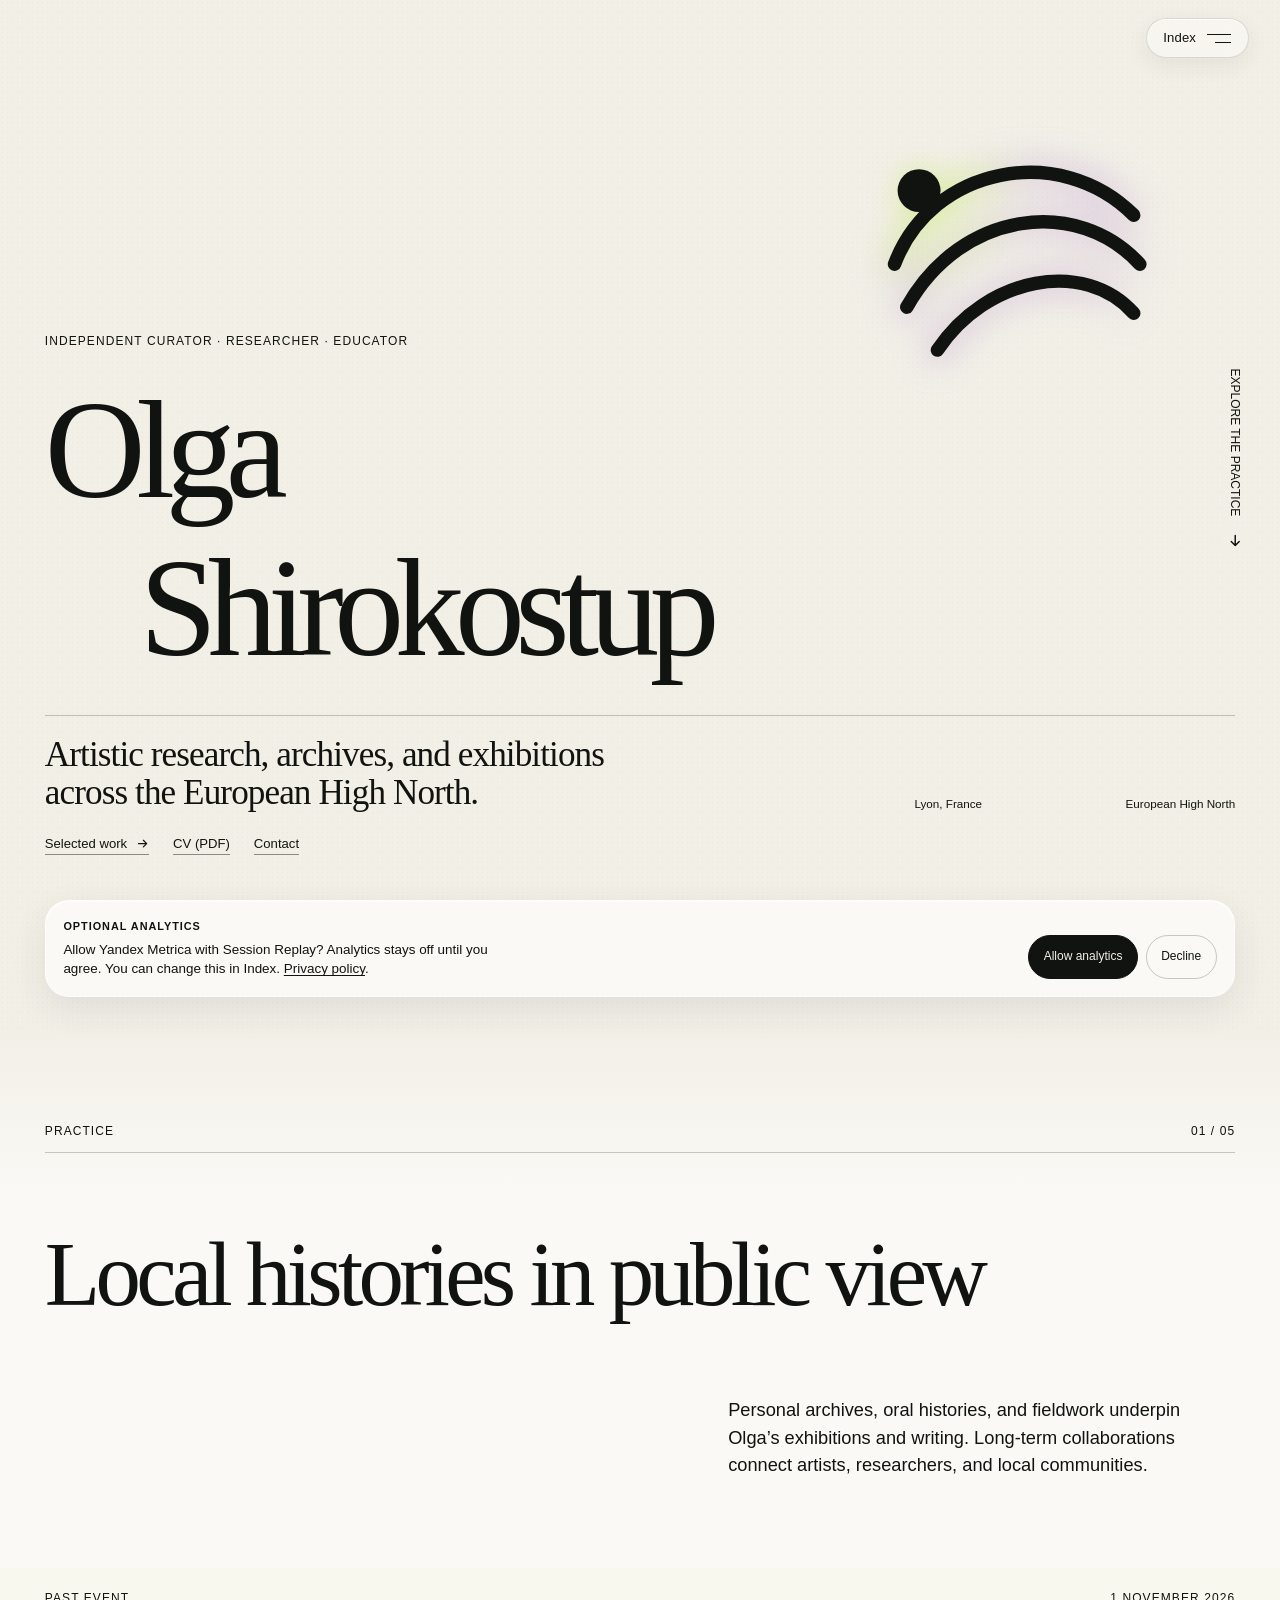
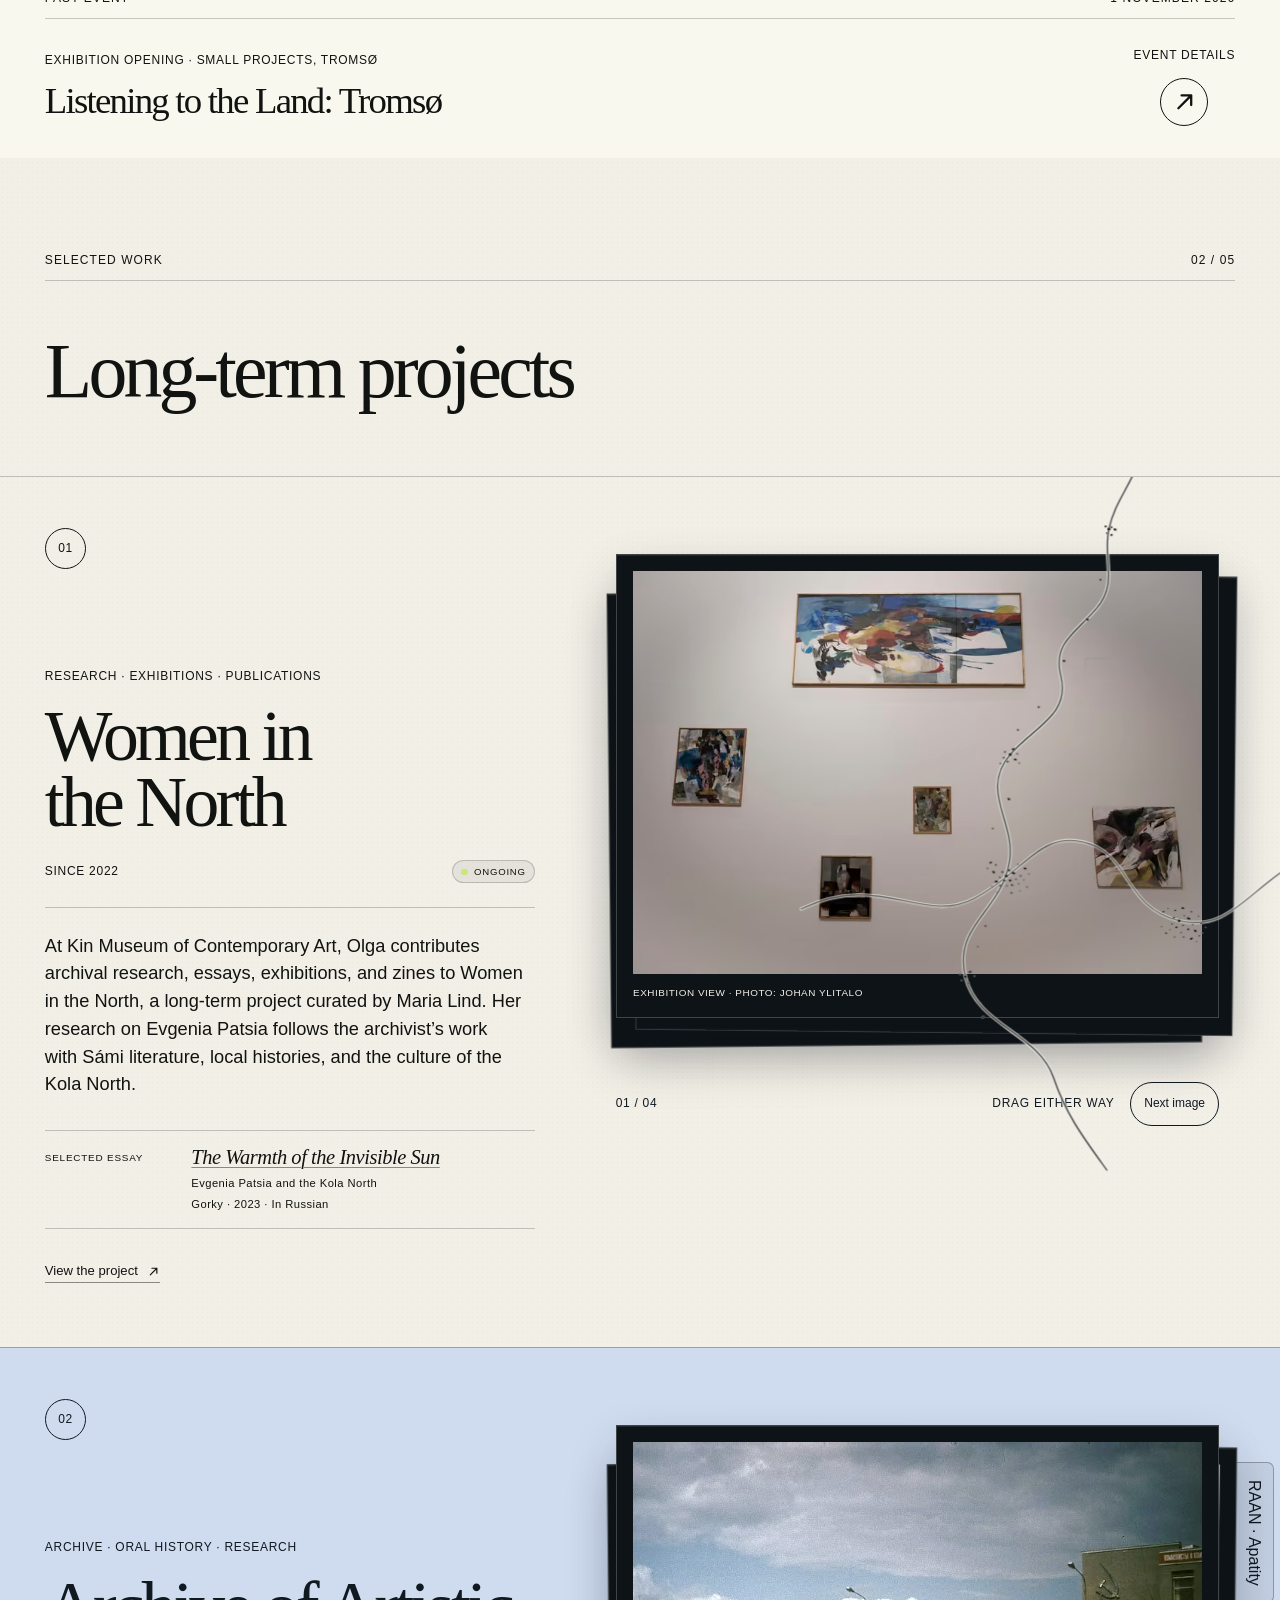
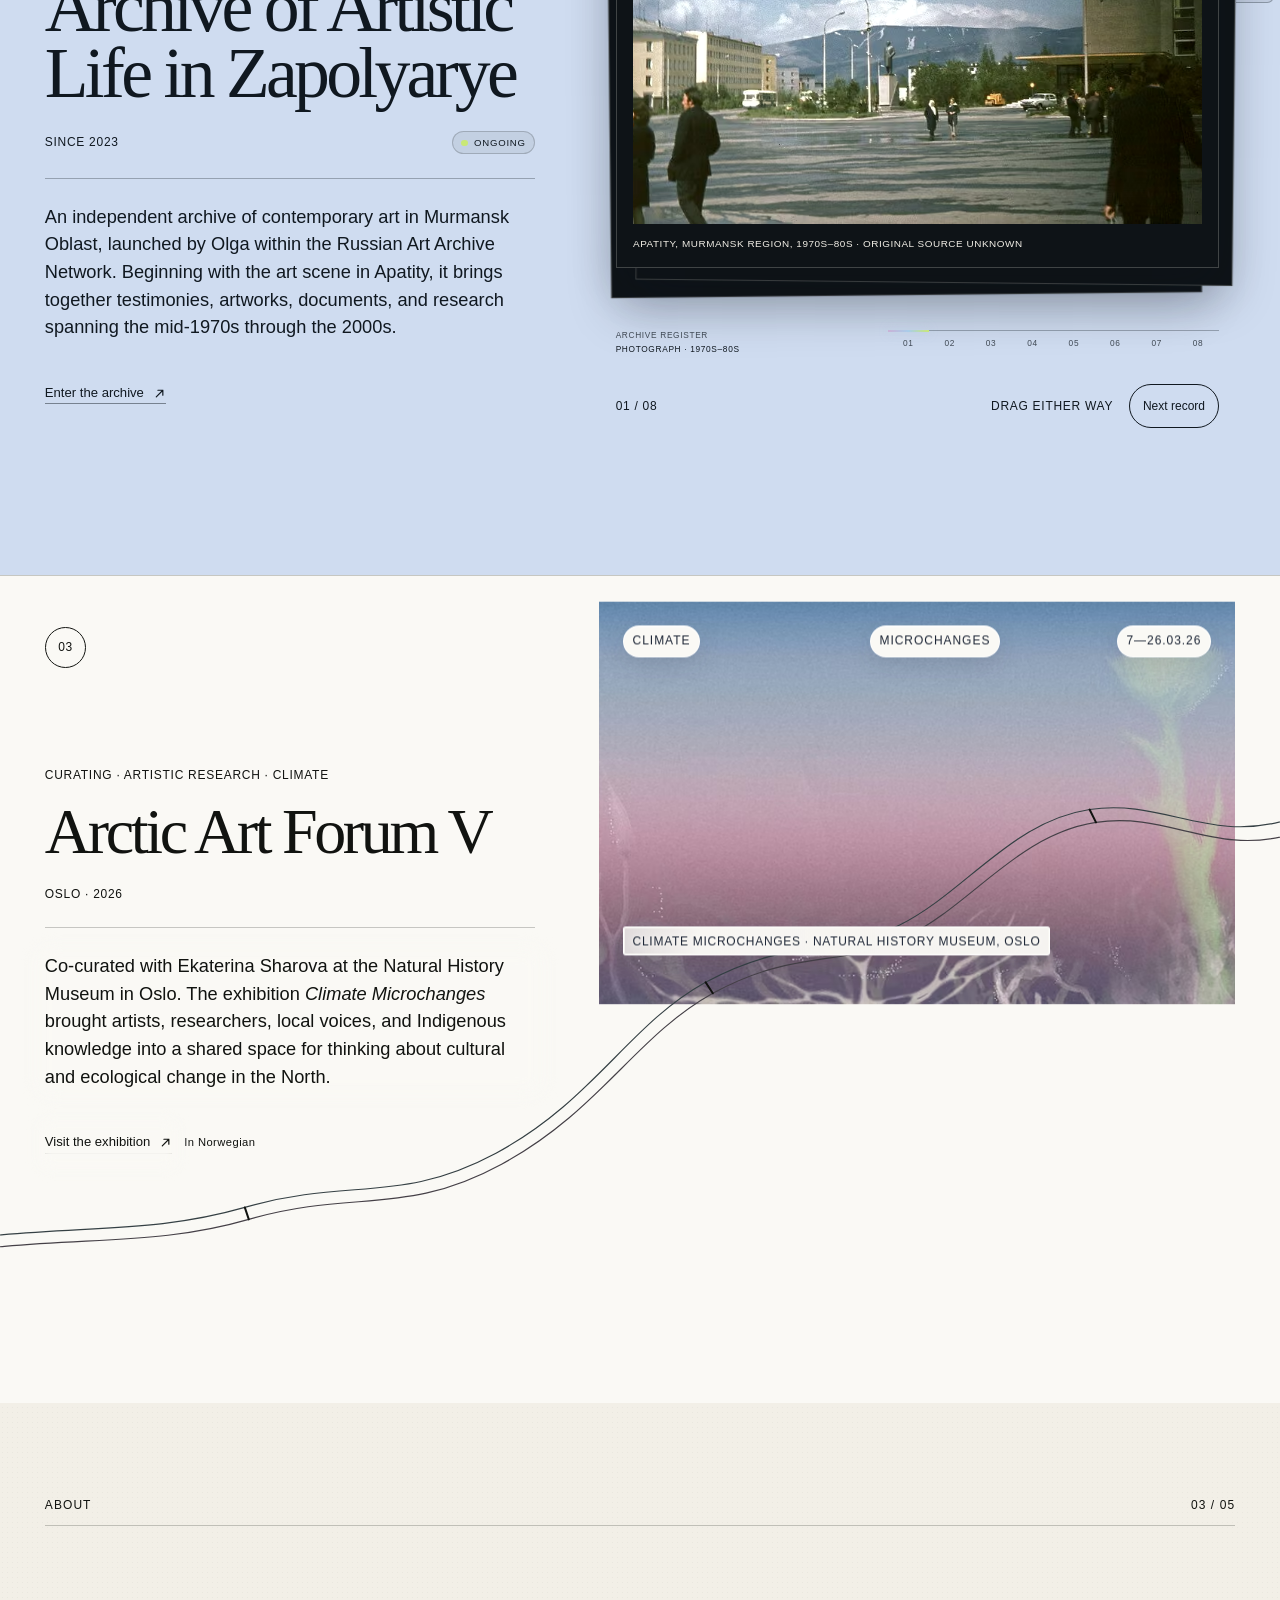
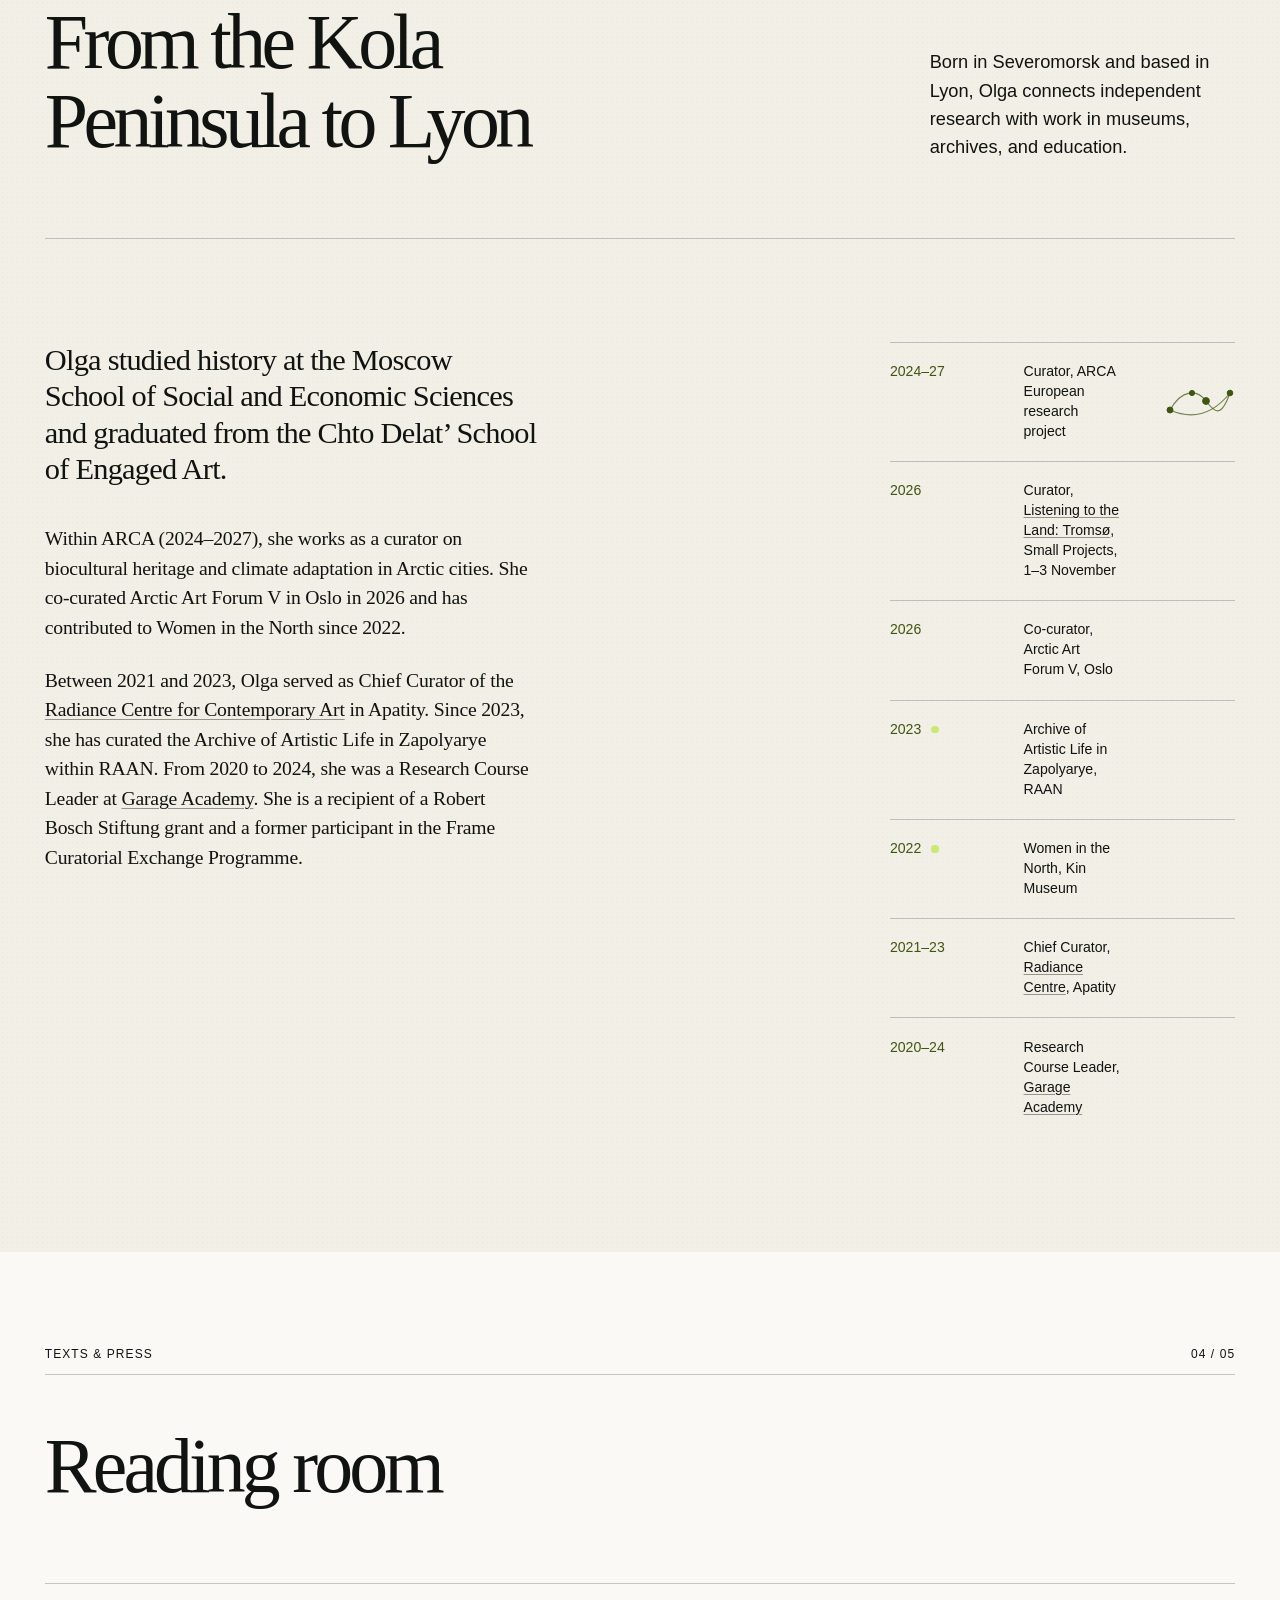
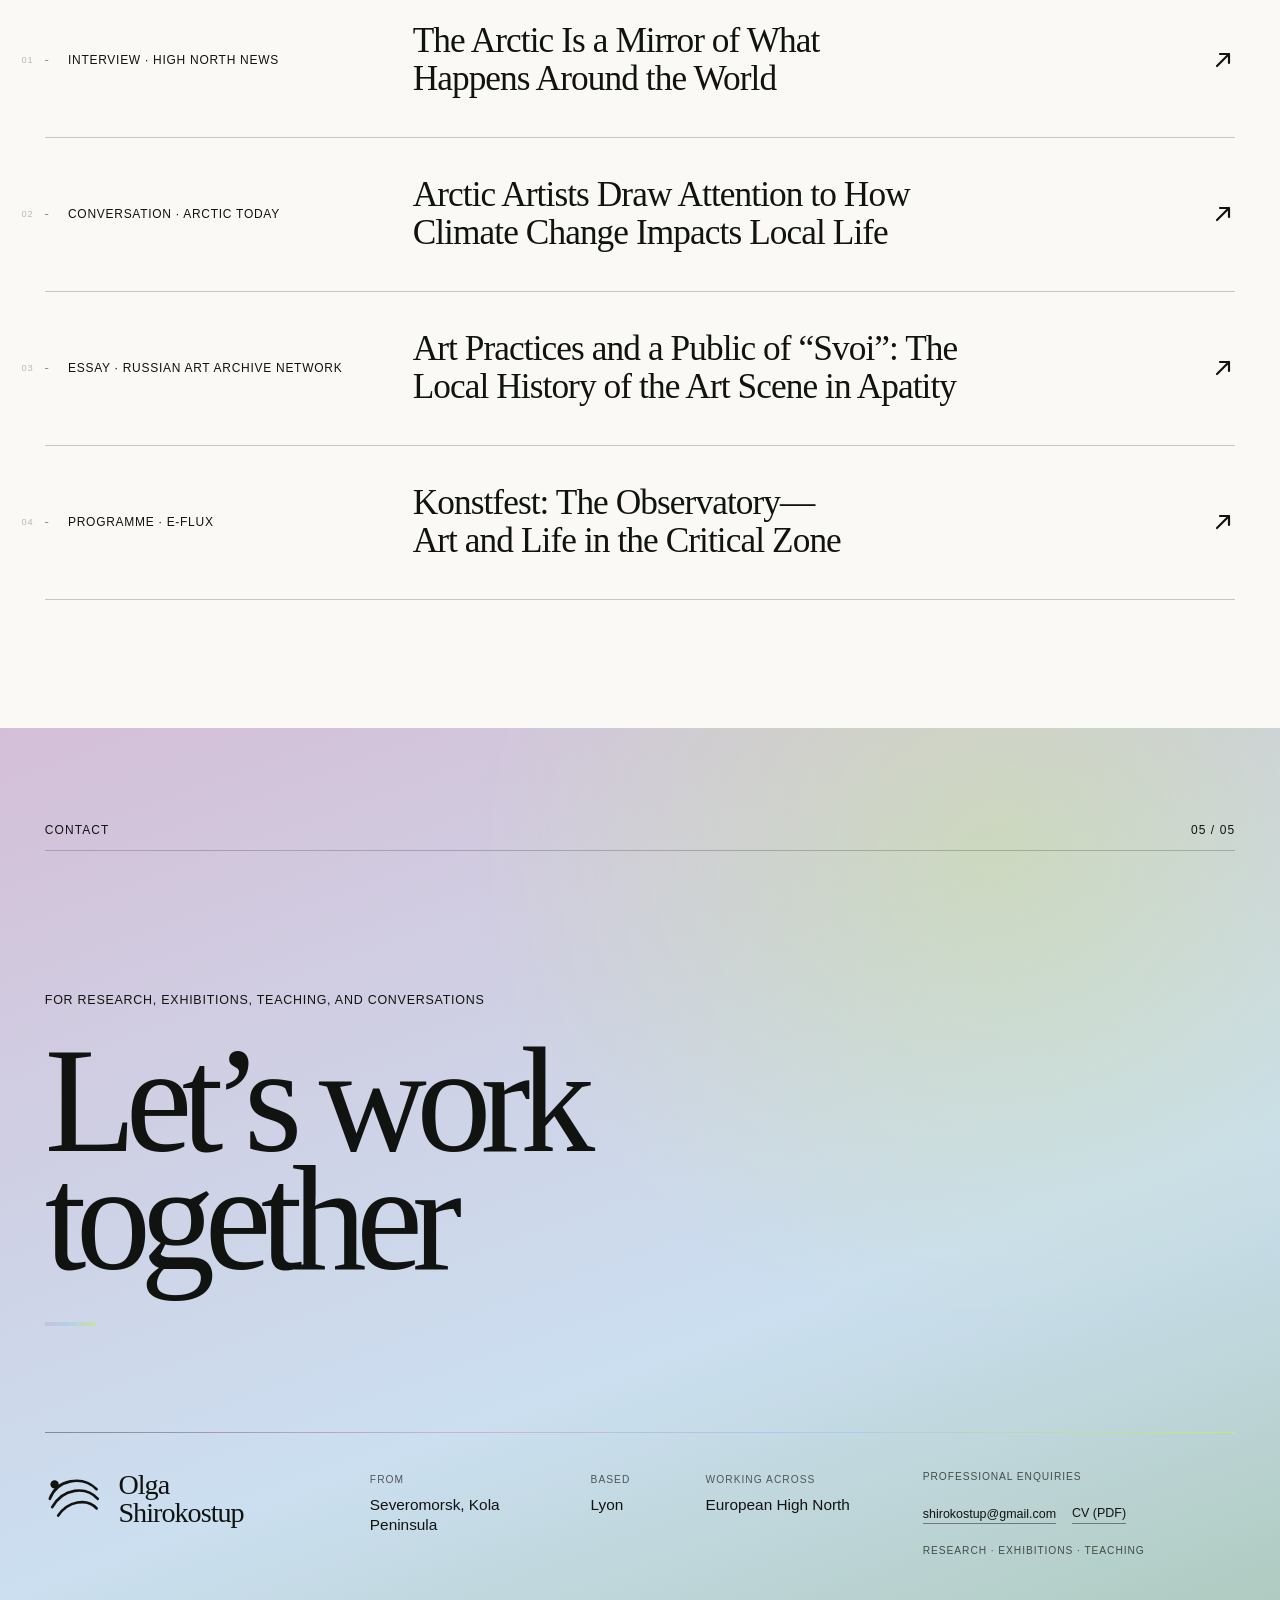
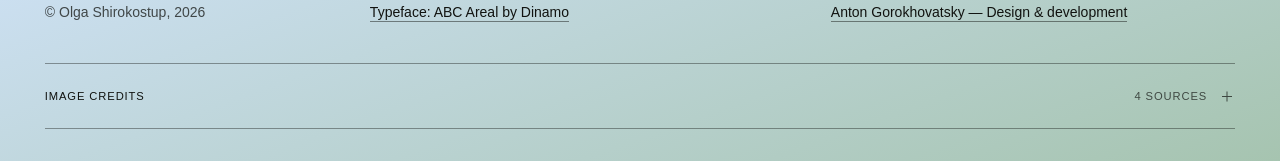
==== commit 50300618: "Note Norwegian language on the exhibition link" ====
--- a/index.html
+++ b/index.html
@@ -108,7 +108,7 @@
         ]
       }
     </script>
-    <link rel="stylesheet" href="styles.css?v=a12329ef5a" />
+    <link rel="stylesheet" href="styles.css?v=f22af2269d" />
     <script>
       (() => {
         const root = document.documentElement;
@@ -863,7 +863,7 @@
 <header class="project__heading" data-reveal>
       <div class="project__count">03</div>
       <p class="project__type">Curating&nbsp;· artistic research&nbsp;· climate</p>
-      <h3><a href="https://www.nhm.uio.no/utstillinger/x-utstillinger/e-arctic/" data-analytics-goal="project_open" data-project="forum">Arctic Art Forum&nbsp;V</a></h3>
+      <h3><a href="https://www.nhm.uio.no/utstillinger/x-utstillinger/e-arctic/" aria-describedby="forum-action-note" data-analytics-goal="project_open" data-project="forum">Arctic Art Forum&nbsp;V</a></h3>
       <p class="project__years">Oslo&nbsp;· 2026</p>
     </header>
 <!-- GENERATED:project-heading-forum:end -->
@@ -942,7 +942,7 @@
 <div class="project__information" data-reveal>
       <p class="project__description">Co-curated with Ekaterina Sharova at the Natural History Museum in Oslo. The exhibition <em>Climate Microchanges</em> brought artists, researchers, local voices, and Indigenous knowledge into a shared space for thinking about cultural and ecological change in the North.</p>
 
-      <a class="text-link" href="https://www.nhm.uio.no/utstillinger/x-utstillinger/e-arctic/" aria-label="Visit the exhibition: Arctic Art Forum&nbsp;V" data-analytics-goal="project_open" data-project="forum">Visit the exhibition<span aria-hidden="true"><svg class="arrow-icon" viewBox="0 0 16 16" focusable="false"><use href="#icon-arrow-ne"></use></svg></span></a>
+      <div class="project__action"><a class="text-link" href="https://www.nhm.uio.no/utstillinger/x-utstillinger/e-arctic/" aria-label="Visit the exhibition: Arctic Art Forum&nbsp;V" aria-describedby="forum-action-note" data-analytics-goal="project_open" data-project="forum">Visit the exhibition<span aria-hidden="true"><svg class="arrow-icon" viewBox="0 0 16 16" focusable="false"><use href="#icon-arrow-ne"></use></svg></span></a><small class="project__action-note" id="forum-action-note">In Norwegian</small></div>
     </div>
 <!-- GENERATED:project-forum:end -->
         </article>
--- a/styles.css
+++ b/styles.css
@@ -1 +1 @@
-@font-face{font-family:"ABC Areal";src:url(/assets/fonts/ABCArealVariable-97fb33de45.woff2) format("woff2");font-weight:400 700;font-style:normal;font-display:swap}@font-face{font-family:"ABC Areal";src:url(/assets/fonts/ABCArealVariable-97fb33de45.woff2) format("woff2");font-weight:400 700;font-style:oblique 0deg 12deg;font-display:swap}:root{color-scheme:light;--font-darkmode: 0;--paper: #f2efe7;--paper-bright: #faf9f5;--editorial-frame: var(--paper-bright);--editorial-frame-solid: var(--paper-bright);--ink: #111310;--ink-soft: #2f332e;--line: rgba(17, 19, 16, 0.22);--ice: #cfdcf0;--lichen: #dceb8e;--rose: #d7bfd0;--moss: #9fb7a3;--aurora-green: #c9e876;--aurora-blue: #a9cdea;--aurora-violet: #c9b2d6;--aurora-glow: rgba(201, 178, 214, 0.52);--aurora-sweep: linear-gradient(90deg, var(--aurora-violet), var(--aurora-blue), var(--aurora-green));--contact-start: #d4bfd7;--contact-middle: #cbdff0;--contact-end: #a6c4b0;--contact-glow: rgba(201, 232, 118, 0.34);--texture-dot: rgba(17, 19, 16, 0.035);--glass-background: rgba(242, 239, 231, 0.72);--glass-background-dense: rgba(242, 239, 231, 0.78);--glass-border: rgba(255, 255, 255, 0.74);--glass-line: rgba(17, 19, 16, 0.18);--glass-highlight: rgba(255, 255, 255, 0.68);--glass-control: rgba(250, 249, 245, 0.22);--glass-control-active: rgba(255, 255, 255, 0.68);--glass-sheen: linear-gradient( 135deg, rgba(255, 255, 255, 0.34), rgba(169, 205, 234, 0.12) 45%, rgba(201, 178, 214, 0.08) 70%, transparent );--glass-shadow: 0 12px 36px rgba(39, 49, 60, 0.09), inset 0 1px 0 rgba(255, 255, 255, 0.68);--index-material-background: rgba(250, 249, 245, 0.64);--index-material-border: rgba(17, 19, 16, 0.13);--index-material-highlight: rgba(255, 255, 255, 0.72);--index-material-shadow: 0 7px 22px rgba(30, 36, 31, 0.07), inset 0 1px 0 var(--index-material-highlight);--orbit-line: rgba(17, 19, 16, 0.11);--orbit-line-soft: rgba(17, 19, 16, 0.08);--orbit-line-active: rgba(17, 19, 16, 0.24);--inverse-line: rgba(242, 239, 231, 0.26);--inverse-accent: #dceb8e;--menu-accent: #405610;--accent-ink: #111310;--accent-line: rgba(17, 19, 16, 0.4);--archive-ink: #101820;--archive-line: rgba(16, 24, 32, 0.3);--archive-frame: #0e1317;--archive-caption: #f2efe7;--forum-ink: #1e2737;--forum-label: #faf9f5;--forum-label-line: rgba(30, 39, 55, 0.2);--contact-line: rgba(17, 19, 16, 0.4);--duration-instant: 120ms;--duration-fast: 180ms;--duration-responsive: 260ms;--duration-medium: 420ms;--duration-slow: 680ms;--underline-clearance: 0.16em;--ease-enter: cubic-bezier(0.16, 1, 0.3, 1);--ease-exit: cubic-bezier(0.7, 0, 0.84, 0);--ease-move: cubic-bezier(0.65, 0, 0.35, 1);--ease-settle: cubic-bezier(0.22, 1, 0.36, 1);--gutter: clamp(1.25rem, 3.5vw, 4.5rem);--section-top-clearance: clamp(6rem, 10vh, 8rem);--type-hero: clamp(3.1rem, calc(1.05rem + 9.6vw), 10.5rem);--type-feature-heading: clamp(2.8rem, calc(0.5rem + 5.45vw), 7rem);--type-project-heading: clamp(3.1rem, calc(1.4rem + 3.85vw), 6.4rem);--type-reading-heading: clamp(1.45rem, calc(0.75rem + 1.82vw), 3rem);--type-display-lead: clamp(1.45rem, calc(0.35rem + 2.31vw), 2.85rem);--type-editorial-copy: clamp(1.65rem, calc(0.65rem + 2.08vw), 3rem);--type-body-lead: clamp(1rem, calc(0.9rem + 0.3vw), 1.3rem);--type-body: 1rem;--type-meta: 0.75rem;--measure-statement: 35ch;--measure-prose: 50ch;--measure-prose-narrow: 40ch;--measure-editorial: 32ch;--serif: "Iowan Old Style", "Palatino Linotype", "Book Antiqua", Palatino, Georgia, serif;--sans: "ABC Areal", Arial, Helvetica, sans-serif}::view-transition-old(root),::view-transition-new(root){animation-duration:var(--duration-medium);animation-timing-function:var(--ease-move);mix-blend-mode:normal}:root.is-theme-transitioning body,:root.is-theme-transitioning .site-index,:root.is-theme-transitioning .site-index__top,:root.is-theme-transitioning .site-index__preferences,:root.is-theme-transitioning .project--forum,:root.is-theme-transitioning .texts{transition:color var(--duration-medium) var(--ease-move),background-color var(--duration-medium) var(--ease-move),border-color var(--duration-medium) var(--ease-move)}:root[data-theme=dark]{color-scheme:dark;--font-darkmode: 1;--paper: #11130f;--paper-bright: #171a15;--editorial-frame: transparent;--editorial-frame-solid: var(--paper);--ink: #f3f0e8;--ink-soft: #c8ccc3;--line: rgba(243, 240, 232, 0.27);--ice: #26394c;--lichen: #c6db72;--rose: #5e4658;--moss: #344b3d;--aurora-green: #b9df6d;--aurora-blue: #6f9fc4;--aurora-violet: #9574b3;--aurora-glow: rgba(149, 116, 179, 0.48);--contact-start: #4a3658;--contact-middle: #233a55;--contact-end: #21483f;--contact-glow: rgba(185, 223, 109, 0.18);--texture-dot: rgba(243, 240, 232, 0.045);--glass-background: rgba(17, 19, 15, 0.66);--glass-background-dense: rgba(17, 19, 15, 0.76);--glass-border: rgba(243, 240, 232, 0.16);--glass-line: rgba(243, 240, 232, 0.18);--glass-highlight: rgba(243, 240, 232, 0.1);--glass-control: rgba(243, 240, 232, 0.045);--glass-control-active: rgba(243, 240, 232, 0.14);--glass-sheen: linear-gradient( 135deg, rgba(243, 240, 232, 0.1), rgba(111, 159, 196, 0.08) 45%, rgba(149, 116, 179, 0.06) 70%, transparent );--glass-shadow: 0 14px 38px rgba(0, 0, 0, 0.24), inset 0 1px 0 rgba(243, 240, 232, 0.1);--index-material-background: rgba(17, 19, 15, 0.6);--index-material-border: rgba(243, 240, 232, 0.18);--index-material-highlight: rgba(243, 240, 232, 0.12);--index-material-shadow: 0 8px 24px rgba(0, 0, 0, 0.14), inset 0 1px 0 var(--index-material-highlight);--orbit-line: rgba(243, 240, 232, 0.13);--orbit-line-soft: rgba(243, 240, 232, 0.09);--orbit-line-active: rgba(243, 240, 232, 0.26);--inverse-line: rgba(17, 19, 16, 0.28);--inverse-accent: #4d6515;--menu-accent: #c9e876;--accent-ink: #11130f;--accent-line: rgba(17, 19, 15, 0.46);--archive-ink: #f2f6fa;--archive-line: rgba(242, 246, 250, 0.3);--archive-frame: #080c11;--archive-caption: #f3f0e8;--contact-line: rgba(243, 240, 232, 0.42)}@media(prefers-color-scheme:dark){:root:not([data-theme]){color-scheme:dark;--font-darkmode: 1;--paper: #11130f;--paper-bright: #171a15;--editorial-frame: transparent;--editorial-frame-solid: var(--paper);--ink: #f3f0e8;--ink-soft: #c8ccc3;--line: rgba(243, 240, 232, 0.27);--ice: #26394c;--lichen: #c6db72;--rose: #5e4658;--moss: #344b3d;--aurora-green: #b9df6d;--aurora-blue: #6f9fc4;--aurora-violet: #9574b3;--aurora-glow: rgba(149, 116, 179, 0.48);--contact-start: #4a3658;--contact-middle: #233a55;--contact-end: #21483f;--contact-glow: rgba(185, 223, 109, 0.18);--texture-dot: rgba(243, 240, 232, 0.045);--glass-background: rgba(17, 19, 15, 0.66);--glass-background-dense: rgba(17, 19, 15, 0.76);--glass-border: rgba(243, 240, 232, 0.16);--glass-line: rgba(243, 240, 232, 0.18);--glass-highlight: rgba(243, 240, 232, 0.1);--glass-control: rgba(243, 240, 232, 0.045);--glass-control-active: rgba(243, 240, 232, 0.14);--glass-sheen: linear-gradient( 135deg, rgba(243, 240, 232, 0.1), rgba(111, 159, 196, 0.08) 45%, rgba(149, 116, 179, 0.06) 70%, transparent );--glass-shadow: 0 14px 38px rgba(0, 0, 0, 0.24), inset 0 1px 0 rgba(243, 240, 232, 0.1);--index-material-background: rgba(17, 19, 15, 0.6);--index-material-border: rgba(243, 240, 232, 0.18);--index-material-highlight: rgba(243, 240, 232, 0.12);--index-material-shadow: 0 8px 24px rgba(0, 0, 0, 0.14), inset 0 1px 0 var(--index-material-highlight);--orbit-line: rgba(243, 240, 232, 0.13);--orbit-line-soft: rgba(243, 240, 232, 0.09);--orbit-line-active: rgba(243, 240, 232, 0.26);--inverse-line: rgba(17, 19, 16, 0.28);--inverse-accent: #4d6515;--menu-accent: #c9e876;--accent-ink: #11130f;--accent-line: rgba(17, 19, 15, 0.46);--archive-ink: #f2f6fa;--archive-line: rgba(242, 246, 250, 0.3);--archive-frame: #080c11;--archive-caption: #f3f0e8;--contact-line: rgba(243, 240, 232, 0.42)}}*,*::before,*::after{box-sizing:border-box}html{scroll-behavior:smooth;background:var(--paper)}html,body{max-width:100%;overflow-x:hidden}@supports (overflow-x: clip){html,body{overflow-x:clip}}body{margin:0;color:var(--ink);background-color:var(--paper);background-image:radial-gradient(var(--texture-dot) 0.65px,transparent 0.65px);background-size:5px 5px;font-family:var(--sans);font-variation-settings:"DRKM" var(--font-darkmode);font-size:var(--type-body);line-height:1.4;overflow-wrap:anywhere;font-kerning:normal;font-synthesis:none;text-rendering:optimizeLegibility;-webkit-text-size-adjust:100%;-webkit-font-smoothing:antialiased}a{text-decoration-skip-ink:auto;text-underline-offset:var(--underline-clearance)}h1,h2,h3,.texts__list strong{text-wrap:balance}p,figcaption,.timeline li>span:last-child{text-wrap:pretty}html.menu-open,body.menu-open{overflow:hidden;overscroll-behavior:none}img{display:block;max-width:100%}.route-reveal-path{fill:none;stroke:#fff;stroke-width:var(--route-reveal-width, 12);stroke-linecap:round;stroke-linejoin:round;stroke-dasharray:none;stroke-dashoffset:0}.js .route-reveal-path{stroke-dasharray:var(--route-draw-length);stroke-dashoffset:var(--route-draw-length)}@keyframes route-reveal-draw{to{stroke-dashoffset:0}}.icon-sprite{position:absolute;width:0;height:0;overflow:hidden;pointer-events:none}.arrow-icon{display:block;width:1em;height:1em;overflow:visible;fill:none;stroke:currentColor;stroke-linecap:round;stroke-linejoin:round;stroke-width:1.45}a{color:inherit}a[href],button:not(:disabled),summary,[role=button],[role=link]{cursor:pointer}button,summary{font:inherit}button{color:inherit}::selection{color:var(--accent-ink);background:var(--lichen)}:focus-visible{outline:1px solid color-mix(in srgb,currentColor 78%,transparent);outline-offset:3px}:root.is-pointer-navigation :focus-visible{outline:none}.skip-link{font-variation-settings:"DRKM" calc(1 - var(--font-darkmode));position:fixed;top:1rem;left:1rem;z-index:1000;padding:0.75rem 1rem;color:var(--paper);background:var(--ink);transform:translateY(-150%);transition:transform var(--duration-responsive) var(--ease-enter)}.skip-link:focus{transform:translateY(0)}.reading-progress{position:fixed;inset:0 0 auto;z-index:200;height:3px;pointer-events:none}.reading-progress span{display:block;width:100%;height:100%;background:var(--aurora-sweep);transform:scaleX(0);transform-origin:left}.cursor-trail{position:fixed;z-index:90;inset:0;width:100vw;height:100vh;opacity:1;pointer-events:none;transition:opacity 90ms linear}.cursor-trail.is-over-interactive{opacity:0}.site-header{position:fixed;z-index:100;top:0;right:0;left:0;display:flex;align-items:center;justify-content:space-between;min-height:76px;padding:0.75rem var(--gutter);color:var(--ink);background:transparent;border-bottom:0;box-shadow:none;transition:color var(--duration-fast) var(--ease-move),min-height var(--duration-responsive) var(--ease-move),padding var(--duration-responsive) var(--ease-move)}.site-header[data-header-ink=dark]{font-variation-settings:"DRKM" 0;--index-material-background: rgba(250, 249, 245, 0.64);--index-material-border: rgba(17, 19, 16, 0.13);--index-material-highlight: rgba(255, 255, 255, 0.72);--index-material-shadow: 0 7px 22px rgba(30, 36, 31, 0.07), inset 0 1px 0 var(--index-material-highlight);color:#111310}.site-header[data-header-ink=light]{font-variation-settings:"DRKM" 1;--index-material-background: rgba(17, 19, 15, 0.6);--index-material-border: rgba(243, 240, 232, 0.18);--index-material-highlight: rgba(243, 240, 232, 0.12);--index-material-shadow: 0 8px 24px rgba(0, 0, 0, 0.14), inset 0 1px 0 var(--index-material-highlight);color:#f3f0e8}.site-header.is-scrolled{min-height:68px;padding-top:0.5rem;padding-bottom:0.5rem;background:transparent}.site-header__actions{display:flex;gap:0.75rem;align-items:center;margin-left:auto;padding:0}.brand{display:inline-flex;align-items:center;justify-content:center;min-width:56px;min-height:56px;color:inherit;text-decoration:none;visibility:visible;opacity:1;transform:translateY(0);transition:visibility 0s linear 0s,opacity var(--duration-fast) var(--ease-enter),transform var(--duration-responsive) var(--ease-enter)}.brand:focus-visible{border-radius:999px;outline-width:1px;outline-offset:2px}.site-header.is-scrolled .brand{visibility:hidden;pointer-events:none;opacity:0;transform:translateY(-0.35rem);transition-duration:0s,var(--duration-fast),var(--duration-responsive);transition-timing-function:linear,var(--ease-exit),var(--ease-exit);transition-delay:var(--duration-responsive),0s,0s}.brand__mark{width:44px;height:44px;overflow:visible;fill:none;stroke:currentColor;stroke-linecap:round;stroke-linejoin:round;stroke-width:2.2}.site-header .brand__mark{width:52px;height:52px}.brand__mark circle{fill:currentColor;stroke:none}.theme-choice,.index-button,.index-close{font-size:0.82rem;letter-spacing:0.01em}.brand__name{position:absolute;width:1px;height:1px;padding:0;margin:-1px;overflow:hidden;clip:rect(0 0 0 0);white-space:nowrap;border:0}.index-button,.index-close{display:inline-flex;gap:0.8rem;align-items:center;min-height:44px;padding:0.65rem 0.15rem;background:none;border:0;cursor:pointer}.no-js .theme-switcher{display:none}.no-js .site-header--portfolio{position:absolute}.no-js .site-header--portfolio .site-header__actions{width:100%;justify-content:flex-start}.no-js .index-button,.js .fallback-nav{display:none}.fallback-nav{display:flex;flex-wrap:wrap;gap:0 1.25rem;font-size:0.875rem}.fallback-nav a{display:inline-flex;align-items:center;min-height:44px;text-underline-offset:var(--underline-clearance)}.theme-switcher{position:relative;display:flex;align-items:center;gap:0.12rem;padding:0.2rem;background:transparent;border:0;border-radius:0;box-shadow:none}.theme-switcher::before{content:none}.theme-choice{position:relative;display:inline-flex;align-items:center;justify-content:center;gap:0;width:44px;min-width:44px;min-height:44px;padding:0;color:inherit;background:transparent;border:0;border-radius:0.35rem;cursor:pointer;opacity:0.62;transition:color var(--duration-fast) var(--ease-move),opacity var(--duration-fast) var(--ease-move),transform var(--duration-fast) var(--ease-move)}.theme-choice:hover{opacity:0.8}.theme-choice[aria-pressed=true]{background:transparent;box-shadow:none;font-weight:600;opacity:1}.theme-choice::after{content:none}.theme-choice:active{transform:translateY(1px)}.theme-choice:focus-visible{outline-width:1px;outline-offset:0}.theme-choice__icon{position:relative;width:0.72rem;height:0.72rem;flex:0 0 auto;border-radius:50%;scale:1;transition:scale var(--duration-responsive) var(--ease-move),opacity var(--duration-fast) var(--ease-move)}.theme-choice[aria-pressed=true] .theme-choice__icon{scale:1.06}.theme-choice__icon--system{overflow:hidden;background:linear-gradient(90deg,currentColor 50%,transparent 50%);border:1px solid currentColor}.theme-choice__icon--light{background:currentColor;border:1px solid currentColor}.theme-choice__icon--dark{box-shadow:inset -5px -1px 0 currentColor;transform:translate(-1px,-1px) rotate(-16deg)}.theme-choice__label{position:absolute;width:1px;height:1px;padding:0;margin:-1px;overflow:hidden;clip:rect(0 0 0 0);white-space:nowrap;border:0}.brand{gap:1.05rem;min-height:48px;padding:0}.index-button{position:relative;isolation:isolate;gap:0.7rem;width:auto;min-width:0;min-height:48px;padding:0 0.25rem 0 0.5rem;justify-content:center;border-radius:999px;transition:transform var(--duration-responsive) var(--ease-move)}.index-button::before{position:absolute;z-index:-1;inset:0.25rem -0.85rem 0.25rem -0.55rem;background:var(--index-material-background);border:1px solid var(--index-material-border);border-radius:999px;box-shadow:var(--index-material-shadow);content:"";transform:scale(1);-webkit-backdrop-filter:blur(14px) saturate(118%);backdrop-filter:blur(14px) saturate(118%);transition:background-color var(--duration-fast) var(--ease-move),border-color var(--duration-fast) var(--ease-move),transform var(--duration-responsive) var(--ease-move)}.index-button:hover{color:inherit;transform:translateY(-1px)}.index-button:hover::before{transform:scale(1.015)}.index-button:active{transform:translateY(0) scale(0.985)}.index-button:focus-visible{outline:none}:root:not(.is-pointer-navigation) .index-button:focus-visible::before{border-color:color-mix(in srgb,currentColor 64%,transparent);box-shadow:var(--index-material-shadow),inset 0 0 0 1px color-mix(in srgb,currentColor 34%,transparent)}.index-button__label{position:static;width:auto;height:auto;padding:0;margin:0;overflow:visible;clip:auto;white-space:nowrap}.index-button__glyph{position:relative;display:block;width:24px;height:15px}.index-button__glyph i{position:absolute;top:calc(50% - 0.5px);display:block;width:100%;height:1px;border-top:1px solid currentColor;transform-origin:center;transition:transform var(--duration-responsive) var(--ease-move),width var(--duration-responsive) var(--ease-move)}.index-button__glyph i:first-child{transform:translateY(-4px) rotate(0deg)}.index-button__glyph i:last-child{right:0;width:68%;transform:translateY(4px) rotate(0deg)}.index-button:hover .index-button__glyph i:last-child{width:100%}.menu-open .site-header{opacity:0}.site-index{width:100%;max-width:none;height:100dvh;max-height:100dvh;margin:0;padding:0;color:var(--ink);background-color:var(--paper);background-image:var(--glass-sheen);border:1px solid var(--glass-border);box-shadow:var(--glass-shadow);overflow:hidden;transform-origin:top center}.site-index[open]{display:grid;grid-template-rows:auto minmax(0,1fr);animation:index-in 520ms var(--ease-enter) both}.site-index.is-closing{animation:index-out 300ms var(--ease-exit) both}.site-index::backdrop{background:rgba(17,19,16,0.4)}.site-index[open]::backdrop{animation:index-backdrop-in 360ms var(--ease-enter) both}.site-index.is-closing::backdrop{animation:index-backdrop-out var(--duration-responsive) var(--ease-exit) both}.site-index__top{position:relative;display:flex;align-items:center;justify-content:space-between;min-height:76px;padding:0.75rem var(--gutter)}.site-index__top::after{position:absolute;right:0;bottom:0;left:0;height:1px;background:linear-gradient(90deg,var(--line),var(--aurora-violet),var(--aurora-blue),var(--aurora-green));content:"";opacity:0.72}.site-index__identity{display:flex;gap:0.9rem;align-items:center;font-size:0.82rem;transform:translateY(0.5px)}.index-close{min-height:48px;border-radius:999px}.index-close:focus-visible{outline-width:1px;outline-offset:-3px}.index-close .index-button__glyph{width:28px}.menu-open .site-index:not(.is-closing) .index-close .index-button__glyph i:first-child{transform:translateY(0) rotate(45deg)}.menu-open .site-index:not(.is-closing) .index-close .index-button__glyph i:last-child{width:100%;transform:translateY(0) rotate(-45deg)}.site-index__body{display:grid;grid-template-columns:minmax(0,3fr) minmax(16rem,1fr);gap:var(--gutter);align-items:end;min-height:0;padding:5vh var(--gutter) 6vh;overflow-x:hidden;overflow-y:auto;overscroll-behavior:contain;scrollbar-color:color-mix(in srgb,currentColor 38%,transparent) transparent;scrollbar-gutter:stable;scrollbar-width:thin;-webkit-overflow-scrolling:touch}.index-nav{margin:0;padding:0;list-style:none}.index-nav a{position:relative;display:grid;grid-template-columns:3.2rem auto;align-items:baseline;width:fit-content;max-width:100%;padding:0.07em 2.2rem 0.07em 0;font-family:var(--serif);font-size:clamp(3.3rem,8vw,8.5rem);line-height:0.95;letter-spacing:-0.055em;text-decoration:none;transition:color var(--duration-fast) var(--ease-move),transform var(--duration-responsive) var(--ease-settle)}.index-nav a::after{position:absolute;top:50%;right:0.35rem;width:0.48rem;height:0.48rem;background:var(--aurora-sweep);border-radius:50%;box-shadow:0 0 1rem color-mix(in srgb,var(--aurora-blue) 42%,transparent);content:"";opacity:0;transform:translateY(-50%) scale(0.4);transition:opacity var(--duration-fast) var(--ease-move),transform var(--duration-responsive) var(--ease-settle)}.index-nav a span{align-self:start;padding-top:0.9em;font-family:var(--sans);font-size:0.7rem;letter-spacing:0}.index-nav a:hover,.index-nav a:focus-visible,.index-nav a[aria-current=location]{color:var(--menu-accent);transform:translateX(0.045em)}.index-nav a[aria-current=location]::after{opacity:1;transform:translateY(-50%) scale(1)}.site-index__meta{display:grid;gap:1.5rem;align-self:end;padding-bottom:0.65rem;font-size:clamp(0.85rem,1.1vw,1.1rem)}.site-index__meta p{margin:0}.professional-contact{display:grid;gap:0.5rem;align-content:start}.professional-contact__label,.professional-contact__note{font-size:0.64rem;letter-spacing:0.09em;text-transform:uppercase;opacity:0.7}.professional-contact a{display:inline-flex;align-items:center;width:fit-content;max-width:100%;min-height:44px;background-image:linear-gradient(90deg,color-mix(in srgb,currentColor 46%,transparent),color-mix(in srgb,currentColor 46%,transparent)),var(--aurora-sweep);background-position:left calc(50% + 0.72em);background-repeat:no-repeat;background-size:100% 1px,0 2px;text-decoration:none;transition:background-size var(--duration-responsive) var(--ease-move)}.professional-contact__actions{display:flex;gap:0.35rem 1rem;align-items:center;flex-wrap:wrap}.professional-contact__actions a:last-child{gap:0.3rem;background-image:none}.professional-contact__cv-label{display:inline-block;padding-bottom:0.12rem;background-image:linear-gradient(90deg,color-mix(in srgb,currentColor 46%,transparent),color-mix(in srgb,currentColor 46%,transparent)),var(--aurora-sweep);background-position:left bottom;background-repeat:no-repeat;background-size:100% 1px,0 2px;transition:background-size var(--duration-responsive) var(--ease-move)}.professional-contact__cv-arrow{display:none}.professional-contact__actions a:last-child:hover .professional-contact__cv-label,.professional-contact__actions a:last-child:focus-visible .professional-contact__cv-label{background-size:0 1px,100% 2px}.professional-contact a:hover,.professional-contact a:focus-visible{background-size:0 1px,100% 2px}.site-index__preferences{display:grid;gap:0.85rem;padding-top:1.2rem;border-top:1px solid var(--line)}.site-index__theme,.site-index__motion,.site-index__analytics{display:grid;gap:0.55rem}.site-index__meta-label{font-size:0.64rem;letter-spacing:0.09em;text-transform:uppercase;opacity:0.62}.site-index__theme .theme-switcher{width:fit-content;margin-left:-0.45rem;padding:0}.site-index__theme .theme-choice{gap:0.42rem;width:auto;min-width:0;padding:0 0.45rem}.site-index__theme .theme-choice__label{position:static;width:auto;height:auto;padding:0;margin:0;overflow:visible;clip:auto;white-space:nowrap;border:0;font-size:0.72rem}.motion-switcher,.analytics-switcher{display:flex;width:fit-content;margin-left:-0.45rem}.motion-choice,.analytics-choice{position:relative;display:inline-flex;align-items:center;min-height:44px;padding:0 0.45rem;color:inherit;background:transparent;border:0;cursor:pointer;font-size:0.72rem;opacity:0.62;transition:opacity var(--duration-fast) var(--ease-move),transform var(--duration-fast) var(--ease-move)}.motion-choice::after,.analytics-choice::after{content:none}.motion-choice:hover,.analytics-choice:hover{opacity:0.82}.motion-choice[aria-pressed=true],.analytics-choice[aria-pressed=true]{font-weight:600;opacity:1}.motion-choice:active,.analytics-choice:active{transform:scale(0.96)}.motion-choice:focus-visible,.analytics-choice:focus-visible{border-radius:0.35rem;outline-width:1px;outline-offset:-2px}.site-index__analytics-note{max-width:32ch;margin:0;font-size:0.68rem;line-height:1.45;opacity:0.68}.site-index__analytics-note a,.analytics-consent a{color:inherit;text-decoration-line:underline;text-decoration-thickness:1px;text-underline-offset:var(--underline-clearance);text-decoration-skip-ink:auto}.analytics-consent{position:relative;display:grid;grid-template-columns:minmax(0,1fr) auto;gap:1.25rem;align-items:end;width:calc(100% - (2 * var(--gutter)));margin:0 var(--gutter) 2rem;padding:1.1rem;overflow-y:auto;color:var(--ink);background:var(--paper-bright);border:1px solid var(--glass-border);border-radius:1.5rem;box-shadow:var(--glass-shadow);corner-shape:superellipse(1.55)}.analytics-consent[hidden]{display:none}.analytics-consent__copy{display:grid;gap:0.38rem;max-width:50ch}.analytics-consent__copy p{margin:0}.analytics-consent__title{font-size:0.68rem;font-weight:700;letter-spacing:0.09em;text-transform:uppercase}.analytics-consent__copy p:last-child{font-size:0.84rem;line-height:1.45}.analytics-consent__actions{display:flex;flex-wrap:wrap;gap:0.5rem;align-items:center}.analytics-consent__actions button{min-height:44px;padding:0.65rem 0.9rem;color:inherit;background:transparent;border:1px solid var(--line);border-radius:999px;cursor:pointer;font:inherit;font-size:0.75rem;white-space:normal;transition:color var(--duration-fast) var(--ease-move),background-color var(--duration-fast) var(--ease-move),border-color var(--duration-fast) var(--ease-move),transform var(--duration-fast) var(--ease-move)}.analytics-consent__actions button:hover{border-color:currentColor}.analytics-consent__actions button:active{transform:scale(0.97)}.analytics-consent__actions button:focus-visible{outline-width:2px;outline-offset:2px}.analytics-consent__actions .analytics-consent__allow{font-variation-settings:"DRKM" calc(1 - var(--font-darkmode));color:var(--paper);background:var(--ink);border-color:var(--ink)}@keyframes index-in{from{clip-path:inset(0 0 100% 0);opacity:0.88;transform:translateY(-1.25rem)}to{clip-path:inset(0);opacity:1;transform:translateY(0)}}@keyframes index-out{from{clip-path:inset(0);opacity:1;transform:translateY(0)}to{clip-path:inset(0 0 100% 0);opacity:0.9;transform:translateY(-0.85rem)}}@keyframes index-backdrop-in{from{opacity:0}to{opacity:1}}@keyframes index-backdrop-out{from{opacity:1}to{opacity:0}}@keyframes index-item-in{from{opacity:0;transform:translateY(0.42em)}to{opacity:1;transform:none}}@keyframes index-top-in{from{opacity:0}to{opacity:1}}.site-index[open]:not(.is-closing) .site-index__top{animation:index-top-in var(--duration-responsive) var(--ease-enter) 30ms both}.site-index[open]:not(.is-closing) .index-nav li,.site-index[open]:not(.is-closing) .site-index__meta{animation:index-item-in 480ms var(--ease-enter) both}.site-index[open]:not(.is-closing) .index-nav li:nth-child(1){animation-delay:90ms}.site-index[open]:not(.is-closing) .index-nav li:nth-child(2){animation-delay:130ms}.site-index[open]:not(.is-closing) .index-nav li:nth-child(3){animation-delay:170ms}.site-index[open]:not(.is-closing) .index-nav li:nth-child(4){animation-delay:210ms}.site-index[open]:not(.is-closing) .index-nav li:nth-child(5){animation-delay:250ms}.site-index[open]:not(.is-closing) .site-index__meta{animation-delay:270ms}.section-label{display:flex;justify-content:space-between;padding-bottom:0.9rem;border-bottom:1px solid var(--line);font-size:0.75rem;line-height:1;letter-spacing:0.09em;text-transform:uppercase}.section-label--dark{border-color:var(--accent-line)}.section-label--light{border-color:var(--inverse-line)}.hero{position:relative;display:grid;min-height:100svh;padding:clamp(6rem,13svh,10rem) var(--gutter) 2rem;overflow:hidden}:root.has-active-event .hero{--hero-ticket-clearance: clamp(9rem, 18svh, 11rem);padding-bottom:max(var(--hero-ticket-clearance),calc(var(--event-ticket-height, 0px) + 2rem))}.hero__content{position:relative;z-index:2;align-self:end}.eyebrow{margin:0 0 clamp(1.75rem,4svh,4rem);font-size:var(--type-meta);letter-spacing:0.09em;text-transform:uppercase}.hero__title{display:flex;flex-direction:column;row-gap:0.19em;margin:0;font-family:var(--serif);font-size:min(var(--type-hero),clamp(4.75rem,16svh,10.5rem));font-weight:400;line-height:0.94;letter-spacing:-0.068em}.hero__title span{display:block}.hero__title span:last-child{margin-left:7.4vw}.hero__details{display:grid;grid-template-columns:minmax(0,1.8fr) minmax(13rem,0.7fr);gap:var(--gutter);align-items:end;margin-top:clamp(2rem,4.5svh,5rem);padding-top:1.25rem;border-top:1px solid var(--line)}.hero__statement{max-inline-size:var(--measure-statement);margin:0;font-family:var(--serif);font-size:var(--type-display-lead);line-height:1.08;letter-spacing:-0.026em}.hero__location{display:flex;justify-content:space-between;gap:1rem;font-size:0.73rem}.hero__location span:last-child{text-align:right}.hero__links{display:flex;flex-wrap:wrap;align-items:baseline;gap:0.4rem 1.5rem;max-width:100%;margin-top:0.75rem}.scroll-cue{position:absolute;z-index:3;top:50%;right:var(--gutter);display:flex;gap:1rem;align-items:center;font-size:var(--type-meta);text-decoration:none;text-transform:uppercase;transform:rotate(90deg) translateX(50%);transform-origin:right center}.scroll-cue i{display:grid;width:1rem;height:1rem;background:var(--paper);box-shadow:0 0 0 0.42rem var(--paper);font-size:1rem;place-items:center;transition:transform var(--duration-responsive) var(--ease-settle)}.scroll-cue:hover i,.scroll-cue:focus-visible i{transform:translateX(0.3rem)}.hero__mark{position:absolute;z-index:1;top:clamp(6rem,13svh,10rem);right:clamp(5rem,9vw,10rem);width:clamp(15rem,23vw,23rem);height:auto;overflow:visible;fill:none;pointer-events:none}.hero__mark-ink{color:var(--ink);fill:none;stroke:currentColor;stroke-linecap:round;stroke-linejoin:round;stroke-width:2.2}.hero__mark-ink circle{fill:currentColor;stroke:none}.hero__mark-aurora{stroke-linecap:round;stroke-linejoin:round;stroke-width:5;opacity:0.62;animation:hero-mark-glow 5.2s var(--ease-move) infinite}@keyframes hero-mark-glow{0%,100%{opacity:0.52}50%{opacity:0.84}}.practice-statement{display:grid;grid-template-rows:auto 1fr auto;min-height:0;padding:var(--section-top-clearance) var(--gutter) clamp(3rem,7vw,7rem);background:linear-gradient(180deg,var(--paper),var(--paper-bright) clamp(10rem,18vh,14rem))}.practice-statement h2{align-self:center;max-width:78rem;margin:clamp(2.5rem,6vw,5rem) 0;font-family:var(--serif);font-size:clamp(3rem,7.1vw,8rem);font-weight:400;line-height:0.99;letter-spacing:-0.052em}.practice-statement__note{max-inline-size:var(--measure-prose);margin:0 0 0 auto;font-size:var(--type-body-lead);line-height:1.5}.not-found-page{min-height:100svh}.not-found-header.site-header{align-items:center}.not-found-header.site-header.is-scrolled .brand{visibility:visible;pointer-events:auto;opacity:1;transform:none}.not-found-home{position:relative;isolation:isolate;display:inline-flex;gap:0.7rem;align-items:center;justify-content:center;min-height:48px;padding:0 0.35rem 0 0.7rem;font-size:0.82rem;text-decoration:none;border-radius:999px;transition:transform var(--duration-responsive) var(--ease-move)}.not-found-home::before{position:absolute;z-index:-1;inset:0.25rem -0.65rem 0.25rem -0.45rem;background:var(--index-material-background);border:1px solid var(--index-material-border);border-radius:999px;box-shadow:var(--index-material-shadow);content:"";-webkit-backdrop-filter:blur(14px) saturate(118%);backdrop-filter:blur(14px) saturate(118%);transition:background-color var(--duration-fast) var(--ease-move),border-color var(--duration-fast) var(--ease-move),transform var(--duration-responsive) var(--ease-move)}.not-found-home .arrow-icon{width:1rem;height:1rem;transition:transform var(--duration-responsive) var(--ease-settle)}.not-found-home:hover,.not-found-home:focus-visible{transform:translateY(-1px)}.not-found-home:hover::before,.not-found-home:focus-visible::before{transform:scale(1.02)}.not-found-home:hover .arrow-icon,.not-found-home:focus-visible .arrow-icon{transform:translateX(0.22rem)}.not-found-home:active{transform:translateY(0) scale(0.985)}.not-found-home:focus-visible{outline:none}:root:not(.is-pointer-navigation) .not-found-home:focus-visible::before{border-color:color-mix(in srgb,currentColor 64%,transparent);box-shadow:var(--index-material-shadow),inset 0 0 0 1px color-mix(in srgb,currentColor 34%,transparent)}.not-found{position:relative;isolation:isolate;display:grid;grid-template-columns:minmax(0,0.88fr) minmax(22rem,1.12fr);grid-template-rows:minmax(0,1fr) auto;min-height:100svh;padding:clamp(7.5rem,14svh,10rem) var(--gutter) clamp(1.25rem,2.5vw,2.25rem);overflow:hidden}.not-found::before{position:absolute;z-index:-2;inset:0;background:radial-gradient(circle at 78% 28%,color-mix(in srgb,var(--aurora-blue) 22%,transparent),transparent 30%),radial-gradient(circle at 84% 78%,color-mix(in srgb,var(--aurora-violet) 18%,transparent),transparent 29%);content:"";pointer-events:none}.not-found__content{z-index:2;align-self:center;max-width:54rem;padding:clamp(1rem,3vh,3rem) clamp(1.5rem,4vw,5.5rem) clamp(2rem,4vh,4rem) 0}.not-found__code{display:grid;width:3.4rem;height:3.4rem;margin:0 0 clamp(3rem,8vh,6rem);border:1px solid currentColor;border-radius:50%;font-size:0.72rem;letter-spacing:0.06em;place-items:center;font-variant-numeric:tabular-nums}.not-found__kicker{margin:0 0 1.25rem;font-size:var(--type-meta);letter-spacing:0.09em;text-transform:uppercase}.not-found__title{max-inline-size:11ch;margin:0;font-family:var(--serif);font-size:clamp(3.75rem,7.15vw,8.6rem);font-weight:400;line-height:0.94;letter-spacing:-0.058em}.not-found__description{max-inline-size:38ch;margin:clamp(1.75rem,4vh,3.5rem) 0 0;font-size:var(--type-body-lead);line-height:1.5}.not-found__action{display:inline-flex;gap:1rem;align-items:center;min-height:44px;margin-top:clamp(2rem,4vh,3.5rem);padding:0.65rem 0 0.65rem;background-image:linear-gradient(var(--line),var(--line)),var(--aurora-sweep);background-position:left bottom;background-repeat:no-repeat;background-size:100% 1px,0 2px;font-size:var(--type-body);text-decoration:none;transition:background-size var(--duration-responsive) var(--ease-move)}.not-found__action .arrow-icon{width:1rem;height:1rem;transition:transform var(--duration-responsive) var(--ease-settle)}.not-found__action:hover,.not-found__action:focus-visible{background-size:0 1px,100% 2px}.not-found__action:hover .arrow-icon,.not-found__action:focus-visible .arrow-icon{transform:translateX(0.28rem)}.not-found__visual{position:relative;z-index:1;grid-row:1 / -1;grid-column:2;min-height:min(78svh,62rem);pointer-events:none}.not-found-route{position:absolute;inset:50% auto auto 50%;width:min(56vw,57rem);height:min(100svh,66rem);overflow:visible;transform:translate(-46%,-50%)}.not-found-route__underlay,.not-found-route__line,.not-found-route__missing-ring{fill:none;stroke-linecap:round;stroke-linejoin:round}.not-found-route__underlay{stroke:var(--paper-bright);stroke-width:5px}.not-found-route__line{stroke:var(--ink);stroke-width:1.25px}.not-found-route__branch{opacity:0.7}.not-found-route__reveal{--route-reveal-width: 13}.not-found-route__reveal--main{--route-draw-length: 1180;--route-draw-duration: 2200ms;--route-draw-delay: 120ms}.not-found-route__reveal--branch{--route-draw-length: 650;--route-draw-duration: 1500ms;--route-draw-delay: 650ms}.js .not-found__visual.is-visible .not-found-route__reveal{animation:route-reveal-draw var(--route-draw-duration) var(--ease-move) var(--route-draw-delay) both}.not-found-route__points{color:var(--ink);filter:drop-shadow(0 0 0.9px var(--paper-bright))}.not-found-route__points circle:not(.not-found-route__missing-ring){fill:currentColor;stroke:none;vector-effect:non-scaling-stroke}.not-found-route__missing-ring{stroke:url(#not-found-route-aurora);stroke-width:2.2px;vector-effect:non-scaling-stroke}.js .not-found-route__cluster{opacity:0;transform:scale(0.78);transform-box:fill-box;transform-origin:center;transition:opacity var(--duration-medium) var(--ease-enter),transform var(--duration-medium) var(--ease-settle)}.js .not-found__visual.is-visible .not-found-route__cluster{opacity:1;transform:scale(1)}.js .not-found__visual.is-visible .not-found-route__cluster--origin{transition-delay:620ms}.js .not-found__visual.is-visible .not-found-route__cluster--missing{transition-delay:1.08s}.js .not-found__visual.is-visible .not-found-route__cluster--destination{transition-delay:1.55s}.not-found__footer{z-index:3;display:flex;grid-row:2;grid-column:1 / -1;gap:2rem;align-items:end;justify-content:space-between;padding-top:1rem;border-top:1px solid var(--line)}.not-found__route-note{display:flex;gap:clamp(1.5rem,5vw,5rem);margin:0 0 0.65rem;font-size:0.68rem;letter-spacing:0.08em;text-transform:uppercase}.not-found__route-note span:last-child{opacity:0.58}.not-found__preferences{display:flex;gap:clamp(1.25rem,3vw,3rem);align-items:start}.not-found__preferences .site-index__theme,.not-found__preferences .site-index__motion{gap:0.2rem}.event-calendar{--event-calendar-size: 4.75rem;display:grid;grid-template-rows:auto 1fr;flex:0 0 auto;align-items:center;justify-items:center;width:var(--event-calendar-size);min-height:var(--event-calendar-size);padding:calc(var(--event-calendar-size) * 0.1);color:#f3f0e8;background:#111310;border-radius:calc(var(--event-calendar-size) * 0.22);corner-shape:superellipse(1.55);font-family:var(--sans);font-style:normal;font-variation-settings:"DRKM" 1}.event-calendar__label{display:flex;justify-content:center;gap:0.28em;color:#c8ccc3;font-size:calc(var(--event-calendar-size) * 0.135);font-weight:600;line-height:1.15;letter-spacing:-0.025em;white-space:nowrap}.event-calendar__weekday{color:#ff6961}.event-calendar strong{font-family:ui-sans-serif,system-ui,sans-serif;font-size:calc(var(--event-calendar-size) * 0.64);font-weight:500;font-variant-numeric:lining-nums tabular-nums;font-variation-settings:normal;line-height:1;letter-spacing:-0.055em}.event-ticket{--event-ticket-bottom: clamp(1rem, 2vw, 2rem);--event-ticket-accent: var(--menu-accent);--event-ticket-border-width: 1px;--event-ticket-corner-shape: superellipse(1.55);--event-ticket-inset: 0.42rem;--event-ticket-inner-radius: calc( var(--event-ticket-radius) - var(--event-ticket-inset) - var(--event-ticket-border-width) );--event-ticket-ink: var(--ink);--event-ticket-radius: 1.5rem;--event-ticket-tile-size: 4.75rem;position:fixed;z-index:85;display:block;width:min(28.5rem,calc(100vw - (2 * var(--gutter))));overflow:hidden;color:var(--event-ticket-ink);background-color:var(--glass-background-dense);background-image:none;border:var(--event-ticket-border-width) solid var(--glass-border);border-radius:var(--event-ticket-radius);box-shadow:var(--glass-shadow);corner-shape:var(--event-ticket-corner-shape);opacity:0;pointer-events:none;transform:translateY(0.8rem) scale(0.985);transition:opacity var(--duration-fast) var(--ease-exit),transform var(--duration-responsive) var(--ease-exit),visibility 0s linear var(--duration-responsive);visibility:hidden;-webkit-backdrop-filter:blur(24px) saturate(116%);backdrop-filter:blur(24px) saturate(116%)}.event-ticket::before{display:none}.event-ticket[hidden]{display:none}.event-ticket--intro{position:absolute;top:calc(var(--event-ticket-hero-bottom) - var(--event-ticket-height, 0px) - var(--event-ticket-bottom));bottom:auto;left:var(--gutter);transform-origin:left bottom}.event-ticket.is-visible{opacity:1;pointer-events:auto;transform:translateY(0) scale(1);transition-delay:0s;transition-timing-function:var(--ease-enter),var(--ease-enter),linear;visibility:visible}.event-ticket__link{display:grid;grid-template-columns:var(--event-ticket-tile-size) minmax(0,1fr);gap:0.9rem;align-items:center;min-width:0;min-height:5.6rem;padding:0.42rem 3.55rem 0.42rem 0.42rem;text-decoration:none;transition:background-color var(--duration-fast) var(--ease-move)}.event-ticket__link:hover,.event-ticket__link:focus-visible{background:var(--glass-control)}:root:not(.is-pointer-navigation) .event-ticket__link:focus-visible{border-radius:calc(var(--event-ticket-radius) - 1px);box-shadow:inset 0 0 0 1px color-mix(in srgb,var(--event-ticket-ink) 72%,transparent);corner-shape:var(--event-ticket-corner-shape);outline:none}.event-ticket__date{--event-calendar-size: var(--event-ticket-tile-size)}.event-ticket__copy{display:grid;gap:0.38rem;min-width:0}.event-ticket__copy>span{display:flex;gap:0.45rem;align-items:baseline;font-size:0.58rem;letter-spacing:0.1em;text-transform:uppercase}.event-ticket__status{color:var(--event-ticket-accent);font-weight:700}.event-ticket__details{opacity:0.64}.event-ticket__copy time{font:inherit}.event-ticket__copy strong{display:block;font-size:1rem;font-weight:500;line-height:1.2;letter-spacing:-0.02em;overflow-wrap:anywhere}.event-ticket__title{text-decoration:underline;text-decoration-color:transparent;text-decoration-thickness:0.045em;text-underline-offset:var(--underline-clearance);transition:text-decoration-color var(--duration-fast) var(--ease-move)}.event-ticket__link:hover .event-ticket__title,.event-ticket__link:focus-visible .event-ticket__title{text-decoration-color:currentColor}.event-ticket__dismiss{position:absolute;top:var(--event-ticket-inset);right:var(--event-ticket-inset);display:grid;width:44px;min-width:44px;height:44px;min-height:44px;padding:0;color:color-mix(in srgb,var(--event-ticket-ink) 54%,transparent);background:transparent;border:0;border-radius:0.85rem;corner-shape:var(--event-ticket-corner-shape);cursor:pointer;place-items:center;transition:color var(--duration-fast) var(--ease-move),background-color var(--duration-fast) var(--ease-move)}.event-ticket__dismiss:hover,.event-ticket__dismiss:focus-visible{color:var(--event-ticket-ink)}:root:not(.is-pointer-navigation) .event-ticket__dismiss:focus-visible{box-shadow:inset 0 0 0 1px color-mix(in srgb,var(--event-ticket-ink) 72%,transparent);outline:none}.event-ticket__dismiss span,.event-ticket__dismiss span::after{display:block;width:1rem;height:1px;background:currentColor;content:"";transform:rotate(45deg)}.event-ticket__dismiss span::after{transform:rotate(90deg)}body.menu-open .event-ticket{opacity:0;pointer-events:none}.now{font-variation-settings:"DRKM" 0;scroll-margin-block-start:4.5rem;padding:2rem var(--gutter) 3rem;color:var(--accent-ink);background:var(--lichen)}.now__card{position:relative;display:grid;grid-template-columns:minmax(10rem,0.75fr) minmax(0,2fr) auto;gap:var(--gutter);align-items:last baseline;min-height:clamp(26rem,63svh,48rem);padding:clamp(3rem,7vw,7rem) 0 0;text-decoration:none}.now__date,.now__copy,.now__action,.round-arrow{position:relative;z-index:1}.now[data-event-state=past]{font-variation-settings:"DRKM" var(--font-darkmode);padding-block:1.5rem 2rem;color:var(--ink);background:color-mix(in srgb,var(--paper-bright) 94%,var(--lichen))}:root[data-theme=dark] .now[data-event-state=past]{background:var(--paper-bright)}@media(prefers-color-scheme:dark){:root:not([data-theme]) .now[data-event-state=past]{background:var(--paper-bright)}}.now[data-event-state=past] .section-label{color:inherit;border-color:var(--line);flex-wrap:wrap;gap:0.8rem}.now[data-event-state=past] .now__card{grid-template-columns:minmax(0,1fr) auto;align-items:center;min-height:0;padding-top:1.75rem}.now[data-event-state=past] .now__date,.now[data-event-state=past] .dialogue-field{display:none}.now[data-event-state=past] .now__copy{padding:0}.now[data-event-state=past] .now__copy>p{margin-bottom:0.75rem}.now[data-event-state=past] .now__copy h2{max-width:38ch;font-size:clamp(1.6rem,1.1rem + 1.5vw,2.8rem);line-height:1.12;overflow-wrap:anywhere}.now[data-event-state=past] .now__action{position:static}.now[data-event-state=past] .round-arrow{width:3rem;height:3rem}@media(max-width:700px){.now[data-event-state=past] .now__card{grid-template-columns:minmax(0,1fr);gap:1.25rem}.now[data-event-state=past] .now__action{display:flex;flex-wrap:wrap;max-width:100%;justify-content:flex-end;gap:0.6rem;justify-self:end}}.now__action{display:grid;gap:0.85rem;justify-items:center;align-items:end}.now__action-label{font-size:var(--type-meta);letter-spacing:0.06em;text-transform:uppercase;white-space:nowrap}.js .now__card[data-reveal].is-visible .now__date,.js .now__card[data-reveal].is-visible .now__copy{transition:opacity var(--duration-slow) var(--ease-enter),transform var(--duration-slow) var(--ease-enter)}.js .now__card[data-reveal]:not(.is-visible) .now__date{opacity:0;transform:translate3d(-1rem,0.65rem,0)}.js .now__card[data-reveal]:not(.is-visible) .now__copy{opacity:0;transform:translate3d(1.2rem,1rem,0)}.js .now__card[data-reveal].is-visible .now__date{transition-delay:100ms}.js .now__card[data-reveal].is-visible .now__copy{transition-delay:220ms}.dialogue-field{position:absolute;top:clamp(4rem,8vw,7rem);right:clamp(4rem,9vw,10rem);left:clamp(13rem,31vw,31rem);height:2.5rem;pointer-events:none}.dialogue-field__line{position:absolute;top:calc(50% - 0.5px);right:0.55rem;left:0.55rem;height:1px;background:currentColor;opacity:0.34;transform:scaleX(0.12);transform-origin:center;transition:opacity var(--duration-medium) var(--ease-move),transform var(--duration-slow) var(--ease-enter)}.dialogue-field__voice{position:absolute;top:50%;width:0.85rem;height:0.85rem;background:var(--lichen);border:1px solid currentColor;border-radius:50%;opacity:0;transform:translateY(-50%) scale(0.5);transition:opacity var(--duration-medium) var(--ease-enter),transform var(--duration-medium) var(--ease-settle),background-color var(--duration-fast) var(--ease-move)}.dialogue-field__voice--olga{left:0}.dialogue-field__voice--tanja{right:0;background:transparent}.now__card.is-visible .dialogue-field__line{transform:scaleX(1);transition-delay:180ms}.now__card.is-visible .dialogue-field__voice{opacity:1}.now__card.is-visible .dialogue-field__voice--olga{transform:translateY(-50%) scale(1.18);transition-delay:360ms}.now__card.is-visible .dialogue-field__voice--tanja{transform:translateY(-50%) scale(0.82);transition-delay:480ms}.now__card:hover .dialogue-field__voice--olga,.now__card:focus-visible .dialogue-field__voice--olga{background:transparent;transform:translateY(-50%) scale(0.82)}.now__card:hover .dialogue-field__voice--tanja,.now__card:focus-visible .dialogue-field__voice--tanja{background:var(--lichen);transform:translateY(-50%) scale(1.18)}.now__card.is-visible:hover .now__date,.now__card.is-visible:focus-visible .now__date{transform:none;transition-delay:0ms}.now__card.is-visible:hover .now__copy,.now__card.is-visible:focus-visible .now__copy{transform:translate3d(0.35rem,0,0);transition-delay:0ms}.now__date{display:flex;gap:1.2rem;align-items:last baseline}.now__date strong{font-family:var(--serif);font-size:clamp(6rem,13vw,13rem);font-weight:400;line-height:1;letter-spacing:-0.08em;transform:translateX(-0.11em)}.now__action .round-arrow{contain:layout}.now .section-label{flex-wrap:wrap;gap:0.75rem 1.5rem}.now__date span,.now__copy>p{font-size:var(--type-meta);letter-spacing:0.06em;text-transform:uppercase}.now__copy>p{margin:0 0 1.4rem}.now__copy h2{max-width:62rem;margin:0;font-family:var(--serif);font-size:var(--type-feature-heading);font-weight:400;line-height:0.95;letter-spacing:-0.048em;overflow-wrap:normal;word-break:normal;hyphens:none;text-decoration:underline;text-decoration-color:transparent;text-decoration-thickness:0.02em;text-underline-offset:var(--underline-clearance);transition:text-decoration-color var(--duration-responsive) var(--ease-move)}.now__card:hover .now__copy h2,.now__card:focus-visible .now__copy h2{text-decoration-color:color-mix(in srgb,currentColor 72%,transparent)}.round-arrow{display:grid;width:clamp(3.8rem,6vw,6.5rem);aspect-ratio:1;place-items:center;border:1px solid currentColor;border-radius:50%;font-size:clamp(1.4rem,2vw,2.2rem);transition:color var(--duration-fast) var(--ease-move),background-color var(--duration-fast) var(--ease-move),transform var(--duration-responsive) var(--ease-settle)}.now__card:hover .round-arrow,.now__card:focus-visible .round-arrow{color:var(--lichen);background:var(--accent-ink);transform:rotate(45deg)}.now__card:hover .now__action-label,.now__card:focus-visible .now__action-label{text-decoration:underline;text-decoration-thickness:0.06em;text-underline-offset:var(--underline-clearance)}.work{background:transparent}.section-heading{padding:var(--section-top-clearance) var(--gutter) clamp(2.5rem,5vw,5rem)}.section-heading h2,.texts>h2{margin:clamp(2rem,4vw,4rem) 0 0;font-family:var(--serif);font-size:var(--type-feature-heading);font-weight:400;line-height:1.02;letter-spacing:-0.05em}.section-heading h2>span{display:inline-block;max-width:100%}.section-heading h2{line-height:1.02}.js .section-heading h2[data-reveal].is-visible>span{transition:transform var(--duration-slow) var(--ease-enter)}.js .section-heading h2[data-reveal]:not(.is-visible)>span:first-child{transform:translate3d(-0.22em,0,0)}.js .section-heading h2[data-reveal]:not(.is-visible)>span:last-child{transform:translate3d(0.18em,0,0)}.js .section-heading h2[data-reveal].is-visible>span:last-child{transition-delay:100ms}.project{display:grid;grid-template-columns:minmax(22rem,0.87fr) minmax(0,1.13fr);grid-template-areas:"heading visual" "body visual";grid-template-rows:auto 1fr;column-gap:clamp(2rem,5vw,6rem);min-height:92svh;padding:clamp(2.2rem,4vw,4.5rem) var(--gutter);border-top:1px solid var(--line)}.project--women{overflow:hidden}.project__heading,.project__information{position:relative;align-self:start;max-width:40rem}.project__heading{grid-area:heading}.project__information{grid-area:body}.project__count,.project__type,.project__years,.project figcaption{font-size:var(--type-meta);letter-spacing:0.06em;text-transform:uppercase}.project__type,.project__years,.texts__meta,.section-label,.eyebrow,.contact__kicker{hyphens:none}.project__count{display:grid;width:2.6rem;height:2.6rem;margin-bottom:clamp(4rem,11vh,8rem);place-items:center;border:1px solid currentColor;border-radius:50%}.project__type,.project__years{margin:0}.project h3{margin:1.2rem 0 1.5rem;font-family:var(--serif);font-size:var(--type-project-heading);font-weight:400;line-height:0.92;letter-spacing:-0.052em}.project h3 a{text-decoration:underline;text-decoration-color:transparent;text-decoration-thickness:0.04em;text-underline-offset:var(--underline-clearance);transition:text-decoration-color var(--duration-responsive) var(--ease-move)}.project h3 a:hover,.project h3 a:focus-visible{text-decoration-color:currentColor}.project__years{display:flex;align-items:center;justify-content:space-between;gap:1rem;padding-bottom:1.5rem;border-bottom:1px solid var(--line);font-variant-numeric:tabular-nums}.ongoing-status{display:inline-flex;align-items:center;gap:0.38rem;width:fit-content;padding:0.37rem 0.5rem 0.31rem;background:rgba(17,19,16,0.055);border:1px solid rgba(17,19,16,0.2);border-radius:999px;font-family:var(--sans);font-size:0.6rem;font-weight:400;line-height:1;letter-spacing:0.08em;text-transform:uppercase;white-space:nowrap}:root[data-theme=dark] .project .ongoing-status{background:rgba(243,240,232,0.07);border-color:rgba(243,240,232,0.22)}.ongoing-status i{width:0.42rem;height:0.42rem;background:var(--aurora-green);border-radius:50%;animation:ongoing-pulse 2.7s var(--ease-move) infinite}@keyframes ongoing-pulse{0%,100%{opacity:0.88;box-shadow:0 0 0.1rem color-mix(in srgb,var(--aurora-green) 18%,transparent);transform:scale(0.96)}50%{opacity:1;box-shadow:0 0 0.65rem 0.15rem color-mix(in srgb,var(--aurora-green) 42%,transparent);transform:scale(1.08)}}.project__description{max-inline-size:var(--measure-prose);margin:1.5rem 0 2rem;font-size:var(--type-body-lead);line-height:1.52}.project__publication{display:grid;grid-template-columns:minmax(7rem,0.38fr) minmax(0,1fr);gap:1rem;align-items:start;margin:0 0 1.4rem;padding:1rem 0;border-top:1px solid var(--line);border-bottom:1px solid var(--line)}.project__publication-label{padding-top:0.22rem;font-size:0.62rem;letter-spacing:0.08em;text-transform:uppercase}.project__publication p{margin:0}.project__publication cite{display:block;font-family:var(--serif);font-size:clamp(1.15rem,1.6vw,1.55rem);font-style:italic;line-height:1.05;letter-spacing:-0.022em}.project__publication a{text-decoration-thickness:0.05em;text-underline-offset:var(--underline-clearance);text-decoration-color:color-mix(in srgb,currentColor 46%,transparent);transition:text-decoration-color var(--duration-fast) var(--ease-move)}.project__publication a:hover,.project__publication a:focus-visible{text-decoration-color:currentColor}.project__publication small{display:block;margin-top:0.45rem;font-size:0.7rem;line-height:1.3;letter-spacing:0.04em}.text-link{display:inline-flex;gap:0.55rem;align-items:center;min-height:2.75rem;padding-bottom:0.25rem;background-image:linear-gradient(90deg,color-mix(in srgb,currentColor 46%,transparent),color-mix(in srgb,currentColor 46%,transparent)),var(--aurora-sweep);background-position:left calc(50% + 0.5em + var(--underline-clearance));background-repeat:no-repeat;background-size:100% 1px,0 2px;font-size:0.82rem;text-decoration:none;transition:background-size var(--duration-responsive) var(--ease-move)}.text-link span{display:grid;place-items:center;transition:transform var(--duration-responsive) var(--ease-move)}.text-link:hover span,.text-link:focus-visible span{transform:translate(0.2rem,-0.2rem)}.text-link:hover,.text-link:focus-visible{background-size:0 1px,100% 2px}.project__visual{position:relative;grid-area:visual;align-self:start;margin:0}.project__picture{display:contents}.archive-card__picture{display:block;width:100%;height:100%;min-width:0;min-height:0;overflow:hidden}.project__visual .project__image:not(.project__image--inset){width:100%;height:min(74svh,58rem);object-fit:cover}.project__visual figcaption{margin-top:0.75rem}.project--archive{color:var(--archive-ink);background:var(--ice);border-color:var(--archive-line)}.project--archive .project__years{border-color:var(--archive-line)}.project__visual--women-stack,.project__visual--archive{isolation:isolate;padding:clamp(1.1rem,2vw,2rem) 0 clamp(3.2rem,5vw,4.6rem)}.archive-stack{position:relative;isolation:isolate;width:calc(100% - clamp(1.4rem,2.6vw,2.5rem));aspect-ratio:1.36;margin:0 auto}.archive-stack--women{aspect-ratio:1.3}.archive-register{--archive-register-position: 0;position:relative;z-index:5;display:grid;grid-template-columns:minmax(12rem,0.8fr) minmax(20rem,1.2fr);gap:clamp(1.5rem,4vw,3.5rem);align-items:start;width:calc(100% - clamp(1.4rem,2.6vw,2.5rem));margin:clamp(3.2rem,4.8vw,4.4rem) auto 0;color:color-mix(in srgb,var(--archive-ink) 74%,transparent);font-size:clamp(0.52rem,0.62vw,0.65rem);line-height:1;letter-spacing:0.08em;text-transform:uppercase;pointer-events:none}.archive-register__spine{position:absolute;z-index:0;top:2.35rem;right:-3.45rem;display:flex;width:2.4rem;height:8.8rem;padding:0.7rem 0.35rem;align-items:center;justify-content:center;background:color-mix(in srgb,var(--archive-ink) 7%,var(--ice));border:1px solid var(--archive-line);border-left:0;border-radius:0 0.42rem 0.42rem 0;writing-mode:vertical-rl;pointer-events:none}.archive-register__meta{display:grid;min-width:0;gap:0.35rem;padding-top:0.1rem}.archive-register__meta strong{min-width:0;overflow:hidden;color:var(--archive-ink);font-weight:400;text-overflow:ellipsis;white-space:nowrap}.archive-register__rail{position:relative;display:grid;width:100%;grid-template-columns:repeat(var(--archive-register-count),minmax(0,1fr));border-top:1px solid var(--archive-line);font-variant-numeric:tabular-nums}.archive-register__rail span{padding-top:0.55rem;text-align:center}.archive-register__marker{position:absolute;top:-1px;left:0;width:calc(100% / var(--archive-register-count));height:2px;background:var(--aurora-sweep);box-shadow:0 0 0.75rem color-mix(in srgb,var(--aurora-blue) 38%,transparent);transform:translateX(calc(var(--archive-register-position) * 100%));transition:transform var(--duration-responsive) var(--ease-settle)}.project__visual--archive .archive-stack__instructions{justify-content:flex-end;width:calc(100% - clamp(1.4rem,2.6vw,2.5rem));margin:clamp(1.45rem,2.4vw,2.1rem) auto 0!important}.archive-stack--women .women-route{position:absolute;z-index:5;top:-18%;right:-9%;width:80%;height:140%;overflow:visible;pointer-events:none}.women-route__underlay,.women-route__line{fill:none;stroke-linecap:round;stroke-linejoin:round}.women-route__underlay{stroke:var(--paper-bright);stroke-width:3.2px}.women-route__line{stroke:var(--ink);stroke-width:1.15px}.women-route__branch{opacity:0.72}.women-route__reveal{--route-reveal-width: 10}.women-route__reveal--main{--route-draw-length: 1317;--route-draw-duration: 2100ms;--route-draw-delay: 120ms}.women-route__reveal--branch{--route-draw-length: 847;--route-draw-duration: 1600ms;--route-draw-delay: 420ms}.js .project__visual--women-stack.is-visible .women-route__reveal{animation:route-reveal-draw var(--route-draw-duration) var(--ease-move) var(--route-draw-delay) both}.women-route__points{color:var(--ink);filter:drop-shadow(0 0 0.75px var(--paper-bright))}.women-route__points circle,.women-route__points ellipse,.women-route__points rect,.women-route__points path{fill:currentColor;stroke:currentColor;stroke-width:1.2px;stroke-linecap:round;stroke-linejoin:round;vector-effect:non-scaling-stroke}.js .women-route__cluster{opacity:0;transform:scale(0.78);transform-box:fill-box;transform-origin:center;transition:opacity var(--duration-medium) var(--ease-enter),transform var(--duration-medium) var(--ease-settle)}.js .project__visual--women-stack.is-visible .women-route__cluster{opacity:1;transform:scale(1)}.js .women-route__cluster--north,.js .women-route__cluster--waypoints{transition-delay:640ms}.js .women-route__cluster--mid,.js .women-route__cluster--junction{transition-delay:1.04s}.js .women-route__cluster--south,.js .women-route__cluster--branch-end{transition-delay:1.55s}.archive-card{--archive-drag-x: 0px;--archive-drag-y: 0px;--archive-drag-rotate: 0deg;position:absolute;inset:0;display:grid;grid-template-rows:minmax(0,1fr) auto;min-width:0;padding:clamp(0.65rem,1.25vw,1rem);color:var(--archive-caption);background:var(--archive-frame);border:1px solid color-mix(in srgb,var(--archive-caption) 22%,transparent);box-shadow:0 1.1rem 2.8rem rgba(13,20,28,0.16),inset 0 1px 0 rgba(255,255,255,0.08);opacity:1;transform-origin:50% 92%;transition:transform var(--duration-responsive) var(--ease-settle),opacity var(--duration-fast) var(--ease-exit),box-shadow var(--duration-responsive) var(--ease-enter);user-select:none;-webkit-user-select:none}.archive-card[data-stack-depth="0"]{z-index:4;cursor:grab;touch-action:pan-y;transform:translate3d(var(--archive-drag-x),var(--archive-drag-y),0) rotate(var(--archive-drag-rotate));will-change:transform}.archive-card[data-stack-depth="1"]{z-index:3;pointer-events:none;transform:translate3d(1.05rem,0.95rem,0) rotate(0.62deg) scale(0.99)}.archive-card[data-stack-depth="2"]{z-index:2;pointer-events:none;transform:translate3d(-0.7rem,1.75rem,0) rotate(-0.58deg) scale(0.98)}.archive-card[data-stack-depth]:not([data-stack-depth="0"]):not([data-stack-depth="1"]):not([data-stack-depth="2"]):not(.is-leaving){z-index:0;visibility:hidden;opacity:0;pointer-events:none;transform:translate3d(0.28rem,2.5rem,0) scale(0.985)}.archive-card.is-dragging{cursor:grabbing;transition:none}.archive-card.is-leaving{z-index:5;opacity:0;pointer-events:none;box-shadow:0 1.7rem 4rem rgba(13,20,28,0.2),inset 0 1px 0 rgba(255,255,255,0.08);transform:translate3d(var(--archive-drag-x),var(--archive-drag-y),0) rotate(var(--archive-drag-rotate));transition:transform var(--duration-responsive) var(--ease-exit),opacity var(--duration-fast) var(--ease-exit),box-shadow var(--duration-fast) var(--ease-exit)}.archive-card.is-recycling{transition:none!important}:root:not(.is-pointer-navigation) .archive-card:focus-visible{outline:1px solid color-mix(in srgb,var(--aurora-blue) 82%,currentColor);outline-offset:3px}.archive-card img{display:block;width:100%;height:100%;min-height:0;object-fit:cover;filter:saturate(0.82) contrast(1.05);pointer-events:none}.archive-card--document img{object-fit:contain;object-position:center;background:#e9e4d9;filter:saturate(0.88) contrast(1.025)}.archive-card__caption{font-variation-settings:"DRKM" 1;min-width:0;margin:0;padding:clamp(0.72rem,1vw,0.9rem) 0 0.08rem;color:var(--archive-caption);font-size:clamp(0.62rem,0.72vw,0.75rem);line-height:1.35;letter-spacing:0.055em;text-transform:uppercase;transition:opacity var(--duration-fast) var(--ease-enter)}.archive-card:not([data-stack-depth="0"]) .archive-card__caption{opacity:0}.archive-stack__instructions{display:grid;grid-template-columns:auto minmax(0,1fr) auto;gap:0.75rem 1rem;align-items:center;margin-top:clamp(3.4rem,5vw,4.6rem)!important;color:var(--archive-ink);line-height:1.35}.archive-next{min-width:0;min-height:44px;padding:0.5rem 0.8rem;color:inherit;background:transparent;border:1px solid currentColor;border-radius:999px;font:inherit;font-size:0.75rem;letter-spacing:0;text-transform:none;overflow-wrap:normal;cursor:pointer}.archive-next:hover,.archive-next:focus-visible{background:color-mix(in srgb,currentColor 10%,transparent)}.archive-stack__instructions .archive-next{grid-column:3;grid-row:1;justify-self:end}.project__visual--women-stack .archive-stack__instructions{width:calc(100% - clamp(1.4rem,2.6vw,2.5rem));margin-right:auto;margin-left:auto}.project__visual--women-stack,.project__visual--archive{container:archive-visual / inline-size}.archive-stack__instructions [data-archive-counter]{grid-column:1;grid-row:1;font-variant-numeric:tabular-nums}.archive-stack__instruction{grid-column:2;grid-row:1;min-width:0;text-align:right;overflow-wrap:normal}.archive-stack__instruction--touch{display:none}@media(hover:none),(pointer:coarse){.archive-stack__instruction--desktop{display:none}.archive-stack__instruction--touch{display:inline}}.archive-stack__status{position:absolute;width:1px;height:1px;padding:0;margin:-1px;overflow:hidden;clip:rect(0 0 0 0);white-space:nowrap;border:0}.no-js .archive-card:not(:first-child),.no-js .archive-stack__instructions{display:none}.no-js .archive-card{cursor:default}.project--forum{position:relative;isolation:isolate;overflow:hidden;background-color:var(--editorial-frame)}.project--forum .project__heading,.project--forum .project__information{z-index:2}.project--forum .project__description{position:relative;isolation:isolate}.project--forum .project__description::before{position:absolute;z-index:-1;inset:-0.2em -0.4em;background:color-mix(in srgb,var(--editorial-frame-solid) 94%,transparent);border-radius:0.75rem;content:"";filter:blur(0.5rem);pointer-events:none}.project--forum .text-link{position:relative;z-index:1;isolation:isolate}.project--forum .text-link::before{position:absolute;z-index:-1;inset:-0.22em -0.42em;background:color-mix(in srgb,var(--editorial-frame-solid) 95%,transparent);border-radius:0.55rem;content:"";filter:blur(0.35rem);pointer-events:none}.project--forum h3{font-size:clamp(3rem,5vw,5.9rem)}@media(min-width:981px){.project--forum{--forum-art-lift: clamp(1.5rem, 2vw, 2.5rem)}.project__visual--forum,.climate-field,.forum-caption{translate:0 calc(-1 * var(--forum-art-lift))}}.project__visual--forum{grid-area:visual;isolation:auto;overflow:hidden}.project__visual--forum .project__image:not(.project__image--inset){position:relative;z-index:0;aspect-ratio:1.58;height:auto;object-position:68% center}.climate-field{position:absolute;z-index:1;inset:0;width:100%;height:100%;overflow:visible;pointer-events:none}.climate-field__trace{fill:none;stroke:color-mix(in srgb,var(--ink) 76%,var(--aurora-blue));stroke-width:1.15px;stroke-linecap:round;stroke-linejoin:round;stroke-dasharray:none;opacity:1;vector-effect:non-scaling-stroke}.climate-field__trace--observed{stroke:color-mix(in srgb,var(--ink) 72%,var(--aurora-violet))}.climate-field__path--observed{animation:climate-micro-shift 7.5s var(--ease-move) infinite alternate;animation-play-state:paused}.climate-field__reveal{--route-reveal-width: 16;--route-draw-length: 2010;--route-draw-duration: 1900ms}.climate-field__reveal--baseline{--route-draw-delay: 100ms}.climate-field__reveal--observed{--route-draw-delay: 260ms}.js .project__visual--forum.is-visible+.climate-field .climate-field__reveal{animation:route-reveal-draw var(--route-draw-duration) var(--ease-move) var(--route-draw-delay) both}.project__visual--forum.is-visible+.climate-field .climate-field__path--observed{animation-play-state:running}.climate-field__stations line{stroke:var(--ink);stroke-width:2px;stroke-linecap:round;opacity:0;transform:scaleY(0.2);transform-box:fill-box;transform-origin:center;transition:opacity var(--duration-medium) var(--ease-enter),transform var(--duration-medium) var(--ease-settle);vector-effect:non-scaling-stroke}.project__visual--forum.is-visible+.climate-field .climate-field__stations line{opacity:1;transform:scaleY(1)}.project__visual--forum.is-visible+.climate-field .climate-field__stations line:nth-child(1){transition-delay:640ms}.project__visual--forum.is-visible+.climate-field .climate-field__stations line:nth-child(2){transition-delay:1.05s}.project__visual--forum.is-visible+.climate-field .climate-field__stations line:nth-child(3){transition-delay:1.45s}@keyframes climate-micro-shift{from{transform:translate3d(0,-1px,0)}to{transform:translate3d(0,2px,0)}}.forum-overlay{font-variation-settings:"DRKM" 0;position:absolute;z-index:2;inset:1.5rem 1.5rem auto;display:grid;grid-template-columns:1fr 1fr auto;gap:1rem;color:var(--forum-ink);font-size:0.75rem;letter-spacing:0.08em;text-transform:uppercase}.forum-overlay span,.forum-caption{font-variation-settings:"DRKM" 0;width:fit-content;padding:0.42rem 0.55rem;background:var(--forum-label);border:1px solid rgba(255,255,255,0.72);box-shadow:0 8px 24px rgba(30,39,55,0.12),inset 0 1px 0 rgba(255,255,255,0.7);-webkit-backdrop-filter:blur(12px) saturate(115%);backdrop-filter:blur(12px) saturate(115%)}.forum-overlay span{border-radius:999px}.forum-caption{border-radius:0.18rem;background:linear-gradient(90deg,rgba(250,249,245,0.78),rgba(250,249,245,0.98) 18%,rgba(250,249,245,0.96));border-color:rgba(255,255,255,0.96);box-shadow:0 8px 24px rgba(30,39,55,0.12),inset 0 0 0 1px rgba(250,249,245,0.82);text-shadow:0 0 0.6rem rgba(250,249,245,1),0 0 0.2rem rgba(250,249,245,1)}.forum-overlay span:nth-child(3){justify-self:end}.forum-caption{position:relative;z-index:3;grid-area:visual;align-self:start;justify-self:start;max-width:calc(100% - 3rem);margin:calc(63.291% - 4.85rem) 1.5rem 0;color:var(--forum-ink);font-size:0.75rem;letter-spacing:0.06em;line-height:normal;text-transform:uppercase;pointer-events:none}.project__visual--forum .forum-caption__semantic{position:absolute;width:1px;height:1px;padding:0;margin:-1px;overflow:hidden;clip:rect(0 0 0 0);white-space:nowrap;border:0}.about{min-height:100svh;padding:var(--section-top-clearance) var(--gutter) clamp(5rem,9vw,9rem);color:var(--ink);background:transparent}.about__intro{display:grid;grid-template-columns:minmax(0,2.2fr) minmax(18rem,0.8fr);gap:var(--gutter);align-items:end;padding:clamp(3rem,6vw,6rem) 0 clamp(3rem,6vw,6rem);border-bottom:1px solid var(--line)}.about__intro h2{min-width:0;max-width:70rem;margin:0;font-family:var(--serif);font-size:var(--type-feature-heading);font-weight:400;line-height:1.02;letter-spacing:-0.058em}.about__intro>p{min-width:0;max-inline-size:var(--measure-prose-narrow);margin:0;font-size:var(--type-body-lead);line-height:1.55}.about__body{display:grid;grid-template-columns:minmax(0,1.35fr) minmax(20rem,0.65fr);gap:clamp(4rem,10vw,12rem);padding-top:clamp(4rem,8vw,8rem)}.about__biography{max-inline-size:var(--measure-prose);font-family:var(--serif);font-size:clamp(1.125rem,calc(0.95rem + 0.35vw),1.3rem);line-height:1.5;letter-spacing:-0.01em}.about__biography p:first-child{font-size:clamp(1.45rem,calc(1.1rem + 1vw),2rem);line-height:1.2;letter-spacing:-0.025em}.about__biography p{margin:0 0 1.2em}.about__biography a,.timeline a{text-decoration:underline;text-decoration-color:color-mix(in srgb,currentColor 42%,transparent);text-decoration-thickness:0.04em;text-underline-offset:var(--underline-clearance);transition:text-decoration-color var(--duration-responsive) var(--ease-move)}.about__biography a:hover,.about__biography a:focus-visible,.timeline a:hover,.timeline a:focus-visible{text-decoration-color:var(--aurora-green)}.timeline{margin:0;padding:0;list-style:none}.timeline li{display:grid;grid-template-columns:7rem minmax(0,1fr) minmax(5.8rem,auto);gap:1.35rem;align-items:start;padding:1.2rem 0;border-top:1px solid var(--line);font-size:0.88rem;line-height:1.42}.timeline time{color:var(--menu-accent);font-variant-numeric:tabular-nums;white-space:nowrap}.timeline__date{display:inline-flex;min-width:0;gap:0.5rem;align-items:center;align-self:start}.timeline__role{min-width:0}.arca-network{width:4.5rem;overflow:visible;color:var(--menu-accent)}.timeline__state{grid-column:3;justify-self:end;align-self:center}.arca-network__links path{fill:none;stroke:currentColor;stroke-width:1.15px;opacity:0.72;stroke-linecap:round;stroke-dasharray:none;vector-effect:non-scaling-stroke}.arca-network__reveal{--route-reveal-width: 4}.arca-network__reveal--arc{--route-draw-length: 85;--route-draw-duration: 980ms;--route-draw-delay: 240ms}.arca-network__reveal--direct{--route-draw-length: 69;--route-draw-duration: 820ms;--route-draw-delay: 390ms}.arca-network__places circle{fill:currentColor;stroke:currentColor;stroke-width:1px;vector-effect:non-scaling-stroke}.js .timeline.is-visible .arca-network__reveal{animation:route-reveal-draw var(--route-draw-duration) var(--ease-move) var(--route-draw-delay) both}.js .timeline:not(.is-visible) .arca-network__places circle{opacity:0;transform:scale(0.45)}.js .timeline .arca-network__places circle{transform-box:fill-box;transform-origin:center;transition:opacity var(--duration-medium) var(--ease-enter) 960ms,transform var(--duration-medium) var(--ease-settle) 960ms}.timeline .ongoing-status{flex:0 0 auto;justify-content:center;width:0.72rem;height:0.72rem;padding:0;background:transparent;border:0}.timeline .ongoing-status i{width:0.44rem;height:0.44rem;background:var(--aurora-green)}.timeline .ongoing-status__label{position:absolute;width:1px;height:1px;padding:0;margin:-1px;overflow:hidden;clip:rect(0 0 0 0);white-space:nowrap;border:0}.texts{padding:var(--section-top-clearance) var(--gutter) clamp(6rem,10vw,10rem);background-color:var(--editorial-frame)}.texts>h2{margin-bottom:clamp(3rem,6vw,6rem)}.texts__list{counter-reset:reading-entry;border-top:1px solid var(--line)}.texts__list a{position:relative;display:grid;grid-template-columns:minmax(13rem,0.6fr) minmax(0,1.4fr) auto;gap:var(--gutter);align-items:center;padding:clamp(1.6rem,3vw,3rem) 0;border-bottom:1px solid var(--line);counter-increment:reading-entry;text-decoration:none;transition:color var(--duration-fast) var(--ease-move)}.js .texts__list a[data-reveal].is-visible{transition:color var(--duration-fast) var(--ease-move),opacity var(--duration-slow) var(--ease-enter),transform var(--duration-slow) var(--ease-enter);transition-delay:var(--reveal-delay, 0ms)}.texts__list a:nth-child(1){--reveal-delay: 40ms}.texts__list a:nth-child(2){--reveal-delay: 90ms}.texts__list a:nth-child(3){--reveal-delay: 140ms}.texts__list a:nth-child(4){--reveal-delay: 190ms}.texts__list a::before{position:absolute;z-index:0;inset:0.45rem calc(var(--gutter) * -0.16) 0.45rem calc(var(--gutter) * -1.1);background:linear-gradient(90deg,color-mix(in srgb,var(--lichen) 24%,transparent),color-mix(in srgb,var(--aurora-blue) 10%,transparent) 72%,transparent);content:"";opacity:0;transform:scaleX(0);transform-origin:left center;transition:opacity var(--duration-fast) var(--ease-move),transform var(--duration-medium) var(--ease-settle)}.texts__list a::after{position:absolute;z-index:1;top:50%;left:calc(var(--gutter) * -0.52);color:currentColor;content:counter(reading-entry,decimal-leading-zero);font-size:0.58rem;font-variant-numeric:tabular-nums;letter-spacing:0.08em;opacity:0.28;transform:translate(0,-50%);transition:opacity var(--duration-fast) var(--ease-enter),transform var(--duration-responsive) var(--ease-settle)}.texts__list a>*{position:relative;z-index:1}.texts__list a:hover,.texts__list a:focus-visible{color:var(--ink)}.texts__list a:hover::before,.texts__list a:focus-visible::before{opacity:1;transform:scaleX(1)}.texts__list a:hover::after,.texts__list a:focus-visible::after{opacity:0.78;transform:translate(0,-50%)}.texts__meta{display:inline-flex;gap:0.65rem;align-items:center;font-size:var(--type-meta);letter-spacing:0.06em;overflow-wrap:normal;text-transform:uppercase;text-wrap:balance;word-break:normal}.texts__meta::before{width:0.8rem;height:1px;flex:0 0 auto;background:currentColor;content:"";opacity:0.45;transform:scaleX(0.25);transform-origin:left;transition:opacity var(--duration-fast) var(--ease-move),transform var(--duration-responsive) var(--ease-settle)}.texts__list a:hover .texts__meta::before,.texts__list a:focus-visible .texts__meta::before{opacity:0.8;transform:scaleX(1)}.texts__list strong{font-family:var(--serif);font-size:var(--type-reading-heading);font-weight:400;line-height:1.08;letter-spacing:-0.026em;transition:transform var(--duration-responsive) var(--ease-settle)}.texts__list a:hover strong,.texts__list a:focus-visible strong{transform:translateX(0.16rem)}.texts__arrow{display:grid;place-items:center;font-size:1.5rem;transition:transform var(--duration-responsive) var(--ease-settle)}.texts__list a:hover .texts__arrow,.texts__list a:focus-visible .texts__arrow{transform:translate(0.3rem,-0.3rem)}.contact{container:contact / inline-size;min-height:92svh;padding:var(--section-top-clearance) var(--gutter) 2rem;background:radial-gradient(ellipse at 78% 12%,var(--contact-glow),transparent 37%),linear-gradient(160deg,var(--contact-start),var(--contact-middle) 58%,var(--contact-end))}.contact__kicker{margin:clamp(5rem,11vw,10rem) 0 2rem;font-size:0.78rem;letter-spacing:0.06em;text-transform:uppercase}.contact h2{margin:0;font-family:var(--serif);font-size:clamp(4rem,11.7vw,12rem);font-weight:400;line-height:0.79;letter-spacing:-0.07em}.contact h2 a{position:relative;display:inline-grid;padding-bottom:0.34em;text-decoration:none}.contact__cta-line{display:block;transition:transform var(--duration-responsive) var(--ease-settle)}.contact h2 a::after{position:absolute;bottom:0.02em;left:0;width:clamp(10rem,18vw,18rem);height:max(2px,0.025em);background:var(--aurora-sweep);content:"";opacity:0.64;transform:scaleX(0.22);transform-origin:left;transition:opacity var(--duration-fast) var(--ease-move),transform var(--duration-medium) var(--ease-settle)}.contact h2 a:hover .contact__cta-line:first-child,.contact h2 a:focus-visible .contact__cta-line:first-child{transform:translateX(0.018em)}.contact h2 a:hover .contact__cta-line:last-child,.contact h2 a:focus-visible .contact__cta-line:last-child{transform:translateX(0.055em)}.contact h2 a:hover::after,.contact h2 a:focus-visible::after{opacity:1;transform:scaleX(1)}.contact__footer{--site-signature-mark-size: min(5rem, 80px);--site-signature-gap: 0.75rem;--site-signature-outdent: calc(var(--site-signature-mark-size) + var(--site-signature-gap));--site-signature-columns: var(--site-signature-mark-size) minmax(0, 1fr);--site-signature-row-gap: var(--site-signature-gap);--site-signature-mark-lift: calc(var(--site-signature-mark-size) * -0.1);position:relative;display:grid;grid-template-columns:minmax(0,0.78fr) minmax(0,1.4fr) minmax(0,0.85fr);grid-template-areas:"identity coordinates professional" "copyright typeface author" "credits credits credits";column-gap:clamp(2rem,3vw,4.5rem);row-gap:1rem;align-items:start;margin-top:clamp(4.5rem,8vw,8rem);padding-top:clamp(1.6rem,3vw,2.6rem);font-size:0.78rem}.contact__footer::before{position:absolute;top:0;right:0;left:0;height:1px;background:linear-gradient(90deg,var(--contact-line),var(--aurora-violet),var(--aurora-blue),var(--aurora-green));content:""}.contact__footer p{margin:0}.contact__footer>*{min-width:0}.contact__signature{grid-area:identity;display:flex;flex-wrap:wrap;gap:1rem;align-items:center;font-family:var(--serif);font-size:clamp(1.55rem,2.2vw,2.35rem);line-height:1;letter-spacing:-0.035em}.contact__mark{width:clamp(3.1rem,4.5vw,4.75rem);height:auto;flex:0 0 auto;overflow:visible;fill:none;stroke:currentColor;stroke-linecap:round;stroke-linejoin:round;stroke-width:2.2}.contact__mark circle{fill:currentColor;stroke:none}.contact__coordinates{grid-area:coordinates;display:grid;grid-template-columns:1.2fr 0.55fr 1.1fr;gap:clamp(1rem,2vw,2rem);padding-top:0.2rem}.contact__coordinates p{font-size:clamp(0.92rem,1.2vw,1.08rem);line-height:1.3}.contact__coordinates p>span{display:block;margin-bottom:0.55rem;font-size:0.64rem;letter-spacing:0.1em;opacity:0.66;text-transform:uppercase}.contact__closing{display:contents;font-size:0.875rem;line-height:1.4}.contact__colophon p{grid-area:copyright;line-height:inherit;opacity:0.74}.contact__colophon{display:contents}.professional-contact--footer{grid-area:professional}.contact__colophon>p,.site-credit,.site-signature{align-self:first baseline;margin-block-start:1rem}.site-signature{grid-area:author;--ag-signature-size: var(--site-signature-mark-size);--ag-signature-name-size: 0.875rem;--ag-signature-role-size: 0.75rem;--ag-signature-gap: var(--site-signature-gap);--ag-signature-ink: var(--ink);--ag-signature-muted: var(--ink-soft);--ag-signature-accent: var(--menu-accent);--ag-signature-node-ink: var(--ink);justify-self:start;display:block;inline-size:fit-content;min-width:0;margin-inline-start:calc(-1 * var(--site-signature-outdent));max-width:calc(100% + var(--site-signature-outdent));font-family:var(--sans)}.site-signature::part(credit){display:grid;grid-template-columns:var(--site-signature-columns);align-items:baseline;gap:var(--site-signature-row-gap)}.site-signature::part(mark){align-self:start;margin-block-start:var(--site-signature-mark-lift)}.site-signature::part(text){display:block;min-inline-size:0;inline-size:auto;max-inline-size:100%}.site-signature::part(name){display:inline;color:var(--ink);font-weight:400;line-height:1.4;letter-spacing:normal;text-decoration:none}.site-signature::part(role){display:block;margin-top:0.25rem}.site-signature::part(arrow){display:none}.contact__closing a{display:inline-flex;align-items:center;min-height:44px;text-decoration:none}.site-credit{grid-area:typeface;justify-self:start;min-width:0;max-inline-size:100%}.site-credit .footer-link__text{text-wrap:balance}.contact__closing a:focus-visible,.site-signature::part(credit):focus-visible{outline:2px solid var(--menu-accent);outline-offset:4px}.footer-link__text{min-width:0}.footer-link__label,.site-signature::part(name){padding-bottom:var(--underline-clearance);-webkit-box-decoration-break:clone;box-decoration-break:clone;background-image:linear-gradient(90deg,color-mix(in srgb,currentColor 48%,transparent),color-mix(in srgb,currentColor 48%,transparent)),var(--aurora-sweep);background-position:left bottom;background-repeat:no-repeat;background-size:100% 1px,0 2px;transition:background-size var(--duration-responsive) var(--ease-move)}.contact__closing a:hover .footer-link__label,.contact__closing a:focus-visible .footer-link__label,.site-signature:hover::part(name),.site-signature:focus-within::part(name){background-size:0 1px,100% 2px}.credits{grid-area:credits;margin-top:clamp(0.25rem,1vw,1rem);border-top:1px solid var(--contact-line);border-bottom:1px solid var(--contact-line)}.credits summary{display:flex;flex-wrap:wrap;justify-content:space-between;gap:0.5rem 1rem;align-items:center;min-height:64px;width:100%;padding-block:0.5rem;cursor:pointer;list-style:none;font-size:0.7rem;letter-spacing:0.08em;text-transform:uppercase}.credits summary::-webkit-details-marker{display:none}.credits summary:focus-visible{border-radius:0.25rem;outline-width:2px;outline-offset:2px}.credits__count{display:inline-flex;margin-left:auto;gap:0.75rem;align-items:center;opacity:0.7}.credits__glyph{position:relative;flex:0 0 1rem;width:1rem;height:1rem}.credits__glyph::before,.credits__glyph::after{position:absolute;top:calc(50% - 0.5px);left:50%;width:0.625rem;height:1px;border-top:1px solid currentColor;content:"";transform:translateX(-50%)}.credits__glyph::after{transform:translateX(-50%) rotate(90deg) scaleX(1);transition:transform var(--duration-fast) var(--ease-move)}.credits[open]:not(.is-closing) .credits__glyph::after{transform:translateX(-50%) rotate(90deg) scaleX(0)}.credits ul{margin:0;padding:0 0 1.25rem;list-style:none}.credits[open] ul{animation:credits-in 320ms var(--ease-enter) both}.credits.is-closing ul{animation:credits-out var(--duration-fast) var(--ease-exit) both}@keyframes credits-in{from{opacity:0;transform:translateY(0.45rem)}to{opacity:1;transform:translateY(0)}}@keyframes credits-out{from{opacity:1;transform:translateY(0)}to{opacity:0;transform:translateY(0.25rem)}}.credits li{display:grid;grid-template-columns:minmax(12rem,0.7fr) minmax(16rem,1.3fr);gap:2rem;max-width:62rem;padding:0.8rem 0;border-top:1px solid color-mix(in srgb,currentColor 18%,transparent);line-height:1.45}.credits li span:first-child{font-family:var(--serif);font-size:1rem;letter-spacing:-0.01em}.credits li span:last-child{opacity:0.76}.js [data-reveal]{opacity:0;transform:translateY(1.4rem)}.js [data-reveal].is-visible{opacity:1;transform:translateY(0);transition:opacity var(--duration-slow) var(--ease-enter),transform var(--duration-slow) var(--ease-enter);transition-delay:var(--reveal-delay, 0ms)}.js .project__heading[data-reveal],.js .project__information[data-reveal]{transform:none}.js .project__heading[data-reveal].is-visible,.js .project__information[data-reveal].is-visible{transition:opacity 560ms var(--ease-enter)}.hero .eyebrow{--reveal-delay: 60ms}.hero__title span:first-child{--reveal-delay: 120ms}.hero__title span:last-child{--reveal-delay: 180ms}.hero__details{--reveal-delay: 250ms}@container contact (max-width: 70rem){.contact__footer{grid-template-columns:minmax(0,1fr) minmax(0,1fr);grid-template-areas:"identity coordinates" "professional coordinates" "copyright author" "typeface author" "credits credits";column-gap:clamp(2rem,6vw,5rem)}.site-credit{margin-block-start:0}}@container contact (max-width: 41rem){.contact__footer{--site-signature-outdent: 0px;--site-signature-columns: minmax(0, 1fr);--site-signature-row-gap: 0px;--site-signature-mark-lift: 0px;grid-template-columns:minmax(0,1fr);grid-template-areas:"identity" "coordinates" "professional" "copyright" "typeface" "author" "credits";row-gap:0;margin-top:7rem}.contact__coordinates{display:flex;flex-wrap:wrap}.contact__coordinates p{flex:1 1 7rem;min-width:0}.contact__coordinates p:first-child{flex-basis:100%}.contact__coordinates,.professional-contact--footer,.contact__colophon>p,.credits{margin-block-start:2.5rem}.site-credit{margin-block-start:0.25rem}.site-signature{margin-block-start:1rem}.contact__colophon>p,.site-credit,.site-signature{align-self:start}.credits{align-self:start}.credits li{grid-template-columns:1fr;gap:0.25rem}}@media(max-width:980px){.not-found{grid-template-columns:minmax(0,1fr) minmax(15rem,0.65fr)}.not-found__content{padding-right:1rem}.not-found-route{width:min(68vw,48rem);transform:translate(-42%,-50%)}:root.has-active-event .hero{--hero-ticket-clearance: clamp(8.25rem, 16svh, 9.25rem)}.hero__mark{top:5.5rem;right:auto;left:50%;width:min(46vw,18rem);transform:translateX(-50%)}.site-index__body{grid-template-columns:1fr}.site-index__meta{grid-template-columns:1fr 1fr}.professional-contact--index{grid-column:1 / -1}.site-index__preferences{grid-column:1 / -1}.hero__details,.about__intro,.about__body{grid-template-columns:1fr}.hero__statement{max-width:70rem}.hero__location{justify-content:flex-start;max-width:24rem}.hero__location span:last-child{text-align:left}.now__card{grid-template-columns:0.65fr 1.35fr auto}.project{grid-template-columns:1fr;grid-template-areas:"heading" "visual" "body";grid-template-rows:auto auto auto;row-gap:2rem;min-height:0;padding-bottom:clamp(6rem,14vw,11rem)}.forum-caption{grid-row:2;grid-column:1;margin-top:calc(max(62vw,63.291%) - 4.85rem)}.project__heading,.project__information{position:static;max-width:56rem}.project__count{margin-bottom:2rem}.project__visual .project__image:not(.project__image--inset),.project__visual--forum .project__image:not(.project__image--inset){height:auto;min-height:62vw}.about__intro>p{max-width:42rem}.about__body{gap:4rem}.timeline{max-width:44rem}.texts__list a{grid-template-columns:minmax(9rem,0.45fr) minmax(0,1.55fr) auto}}@media(min-width:701px)and (max-width:1180px){.archive-register{grid-template-columns:minmax(10rem,0.8fr) minmax(0,1.2fr)}.archive-register__spine{right:-1rem}}@media(max-width:900px){.timeline li{grid-template-columns:5.8rem minmax(0,1fr) auto;gap:1rem}.arca-network{width:3.6rem}.timeline .ongoing-status i{width:0.42rem;height:0.42rem;box-shadow:0 0 0.7rem color-mix(in srgb,var(--aurora-green) 36%,transparent)}}@media(max-width:800px){.event-ticket{--event-ticket-bottom: max(0.75rem, env(safe-area-inset-bottom));--event-ticket-inset: 0.3rem;--event-ticket-radius: 1.22rem;--event-ticket-tile-size: 3.75rem;right:auto;left:0.75rem;width:min(18rem,calc(100vw - 1.5rem))}.event-ticket__link{display:flex;flex-wrap:wrap;gap:0.6rem;min-height:4.35rem;padding:0.3rem calc(44px + 0.5rem) 0.3rem 0.3rem}.event-ticket__copy{flex:1 1 8rem;gap:0.18rem}.event-ticket__copy>span{flex-wrap:wrap;gap:0.32rem;font-size:0.58rem;letter-spacing:0.04em}.event-ticket__copy strong{font-size:0.92rem;line-height:1.2}}@media(max-width:700px){.not-found-header .brand{display:inline-flex}.not-found-home{min-height:44px;padding-left:0.6rem}.not-found{display:grid;grid-template-columns:minmax(0,1fr);grid-template-rows:auto minmax(14rem,1fr) auto;min-height:100svh;padding-top:max(6.25rem,calc(env(safe-area-inset-top) + 5.25rem));padding-bottom:max(1rem,env(safe-area-inset-bottom))}.not-found__content{align-self:start;max-width:none;padding:0}.not-found__code{width:3rem;height:3rem;margin-bottom:clamp(2.25rem,7svh,3.75rem)}.not-found__kicker{margin-bottom:0.9rem}.not-found__title{max-inline-size:10ch;font-size:clamp(3.5rem,17.2vw,5.4rem);line-height:0.95}.not-found__description{max-inline-size:34ch;margin-top:1.5rem;font-size:1rem}.not-found__action{margin-top:1.45rem}.not-found__visual{grid-row:2;grid-column:1;min-height:clamp(15rem,45svh,24rem);margin:-1rem calc(-1 * var(--gutter)) 0}.not-found-route{inset:48% auto auto 50%;width:min(122vw,42rem);height:min(62svh,34rem);transform:translate(-50%,-50%) rotate(7deg)}.not-found__footer{display:grid;grid-row:3;grid-column:1;gap:0.6rem;align-items:start;padding-top:0.9rem}.not-found__route-note{justify-content:space-between;width:100%;margin:0}.not-found__preferences{gap:0.8rem;justify-content:space-between;width:100%}.not-found__preferences .site-index__meta-label{font-size:0.58rem}.not-found__preferences .site-index__theme .theme-switcher,.not-found__preferences .motion-switcher{margin-left:-0.4rem}.not-found__preferences .site-index__theme .theme-choice,.not-found__preferences .motion-choice{padding-right:0.4rem;padding-left:0.4rem}.site-header,.site-index__top{min-height:70px}.site-index__top{padding-top:0.8125rem;padding-bottom:0.8125rem}.site-index__identity{min-height:44px;padding-left:4px}.index-close{min-height:44px}.site-header{padding-top:0.5rem;padding-bottom:0.5rem}.site-header.is-scrolled{min-height:64px;padding-top:0.45rem;padding-bottom:0.45rem}.site-header__actions{gap:0.45rem;padding:0}.site-header .brand__mark{width:36px;height:36px}.brand{gap:0;width:44px;min-width:44px;min-height:44px;padding:0;justify-content:center}.brand__name{display:none}.index-button{gap:0;width:44px;min-width:44px;min-height:44px;padding:0;justify-content:center}.index-button>span:first-child{position:absolute;width:1px;height:1px;padding:0;margin:-1px;overflow:hidden;clip:rect(0 0 0 0);white-space:nowrap;border:0}.index-button__glyph{width:24px}.project__publication{grid-template-columns:1fr;gap:0.7rem}.site-index__body{align-items:center;padding-top:2rem}.index-nav a{grid-template-columns:2.1rem auto;font-size:clamp(3rem,14vw,5.4rem);line-height:1}.index-nav a span{padding-top:0.75em;font-size:0.58rem}.site-index__meta{grid-template-columns:1fr;gap:0.8rem}.professional-contact--index{grid-column:auto;margin-top:0.35rem}.site-index__preferences{grid-column:auto;margin-top:0.35rem}.hero{min-height:100svh;padding-top:clamp(6.5rem,14svh,7.5rem);padding-bottom:1.5rem}:root.has-active-event .hero{--hero-ticket-clearance: clamp(6.5rem, 15svh, 8rem)}.hero__mark{top:5.1rem;right:auto;left:50%;width:min(48vw,11rem);transform:translateX(-50%)}.hero__title{line-height:0.92;row-gap:0.14em}.hero__title span:last-child{margin-left:0}.hero__details{gap:2rem;margin-top:clamp(1.75rem,4.5svh,2.5rem)}.hero__statement{font-size:clamp(1.35rem,7vw,2rem)}.hero__location{display:grid;gap:0.3rem}.scroll-cue{display:none}.hero__links{margin-top:1.25rem}.practice-statement{min-height:0;padding-top:3.5rem}.practice-statement h2{margin-block:1.75rem;font-size:var(--type-feature-heading)}.practice-statement__note{max-width:90%;margin-left:0}.now__card{position:relative;grid-template-columns:minmax(0,1fr);min-height:0;padding:2rem 0 0}.dialogue-field{top:1.65rem;right:0;left:auto;width:3.8rem;height:1.25rem}.now__date{grid-column:1 / -1;align-self:start;min-width:0}.now__copy{grid-column:1;min-width:0;padding-bottom:5.5rem}.now__date strong{font-size:35vw}.now__copy h2{font-size:clamp(2.8rem,12vw,4.5rem);overflow-wrap:anywhere;hyphens:auto}.now__action{position:absolute;right:0;bottom:0;display:flex;flex-wrap:wrap;max-width:100%;justify-content:flex-end;gap:0.8rem;align-items:center}.now__action-label{font-size:0.66rem}.section-heading{padding-top:3.5rem;padding-bottom:2.5rem}.section-heading h2,.texts>h2{margin-top:2rem;font-size:var(--type-feature-heading)}.project{gap:1.5rem}.project__count{margin-bottom:1.5rem}.project h3{font-size:clamp(3rem,14vw,5rem)}.project__description{font-size:var(--type-body);margin-top:0}.project__visual--women-stack,.project__visual--archive{padding:0.6rem 0 0.75rem}.archive-stack{width:calc(100% - 1rem);aspect-ratio:1.16}.archive-stack--women .women-route{top:-16%;right:-18%;width:104%;height:136%}.archive-register__spine{top:-2.05rem;right:0.35rem;width:auto;min-width:7.3rem;height:calc(100% + 2.05rem);padding:0.38rem 0.52rem;align-items:flex-start;flex-direction:row;border-left:1px solid var(--archive-line);border-bottom:0;border-radius:0.48rem 0.48rem 0 0;writing-mode:horizontal-tb}.archive-register__meta{padding-top:0}.archive-register__meta>span:first-child{display:none}.archive-register{grid-template-columns:1fr;gap:0.85rem;width:calc(100% - 1rem);margin-top:3.4rem}.archive-register__rail{width:100%}.archive-register__rail span{padding-top:0.48rem}.archive-card{padding:0.55rem;box-shadow:0 0.7rem 1.25rem rgba(13,20,28,0.1),inset 0 1px 0 rgba(255,255,255,0.08)}.archive-card.is-leaving{opacity:1;box-shadow:0 0.9rem 1.65rem rgba(13,20,28,0.13),inset 0 1px 0 rgba(255,255,255,0.08);transition:transform var(--duration-responsive) var(--ease-exit),box-shadow var(--duration-fast) var(--ease-exit)}.archive-card[data-stack-depth="1"]{transform:translate3d(0.55rem,0.62rem,0) rotate(0.52deg) scale(0.99)}.archive-card[data-stack-depth="2"]{transform:translate3d(-0.4rem,1.15rem,0) rotate(-0.48deg) scale(0.98)}.archive-card__caption{min-height:0;padding:0.58rem 0 0.16rem;font-size:0.58rem}.archive-stack__instructions{grid-template-columns:auto minmax(0,1fr) auto;align-items:center;margin-top:2.55rem!important;font-size:0.61rem!important}.project__visual--women-stack .archive-stack__instructions{position:relative;z-index:6;display:grid;grid-template-columns:auto minmax(0,1fr) auto;width:calc(100% - 1rem);margin:3.75rem auto 0!important;background:var(--paper)}.project__visual--archive .archive-stack__instructions{width:calc(100% - 1rem);margin-top:1.35rem!important}.archive-stack__instruction{grid-column:2;grid-row:1;justify-self:center;text-align:center}.archive-stack__instructions .archive-next{grid-column:3}.project__visual--women-stack .archive-stack__instruction{justify-self:center;max-width:100%}.forum-overlay{grid-template-columns:1fr auto}.forum-overlay span:nth-child(2){display:none}.climate-field__trace{stroke-dasharray:none;opacity:1;transition:none}.climate-field__path--observed{animation:none}.climate-field__stations{display:none}.about__intro{padding-block:3rem}.about__intro h2{font-size:var(--type-feature-heading)}.timeline li{grid-template-columns:minmax(0,1fr) auto;gap:0.65rem 1rem}.timeline time{grid-column:auto;grid-row:auto}.timeline__date{grid-column:1;grid-row:1}.timeline__role{grid-column:1 / -1;grid-row:2}.arca-network{width:3.2rem}.timeline__state{grid-column:2;grid-row:1}.ongoing-status{justify-content:center;width:1rem;height:1rem;padding:0;background:transparent;border:0}:root[data-theme=dark] .project .ongoing-status,.timeline .ongoing-status,:root[data-theme=dark] .timeline .ongoing-status{background:transparent;border-color:transparent}.ongoing-status i,.timeline .ongoing-status i{width:0.56rem;height:0.56rem;box-shadow:0 0 0.75rem color-mix(in srgb,var(--aurora-green) 40%,transparent)}.ongoing-status__label{position:absolute;width:1px;height:1px;padding:0;margin:-1px;overflow:hidden;clip:rect(0 0 0 0);white-space:nowrap;border:0}.texts__list a{grid-template-columns:1fr auto;gap:0.9rem 1.5rem;padding-left:1.4rem}.texts__list a::after{top:1.95rem;left:0;opacity:0.46;transform:translate(0,-50%)}.texts__meta,.texts__list strong{grid-column:1}.texts__arrow{grid-column:2;grid-row:1 / span 2;align-self:center}.contact{min-height:100svh}.contact__kicker{margin-top:5rem}.contact h2{font-size:clamp(3.25rem,15.2vw,5.8rem);line-height:0.85}.analytics-consent{grid-template-columns:minmax(0,1fr);gap:0.8rem;padding:1rem;border-radius:1.25rem}.analytics-consent__actions{width:100%}.analytics-consent__actions button{flex:1}}@media(min-width:701px)and (max-width:800px){.archive-register__spine{right:-1rem}}@media(min-width:701px)and (max-width:980px)and (max-height:560px){.site-index__body{grid-template-columns:minmax(0,1.25fr) minmax(15rem,0.75fr);gap:clamp(1.5rem,4vw,3rem);align-items:start;padding-top:1rem;padding-bottom:1rem}.index-nav a{font-size:clamp(2.8rem,11vh,4.25rem);line-height:0.88}.site-index__meta{grid-template-columns:1fr;gap:0.65rem;align-self:start;padding-bottom:1rem;font-size:0.84rem}.site-index__meta>p:first-child,.professional-contact--index .professional-contact__note{display:none}.professional-contact--index,.site-index__preferences{grid-column:auto;margin-top:0}.site-index__preferences{gap:0.4rem;padding-top:0.65rem}.site-index__theme,.site-index__motion,.site-index__analytics{gap:0.2rem}}@media(max-width:980px)and (max-height:800px){.hero{padding-top:5.25rem}.hero__mark{top:4.25rem;right:var(--gutter);left:auto;width:min(31vw,9rem);transform:none}}@media(min-width:701px)and (max-width:800px)and (max-height:800px){:root.has-active-event .hero{--hero-ticket-clearance: 6.5rem}}@media(max-width:700px)and (max-height:800px){:root.has-active-event .hero{--hero-ticket-clearance: 6rem}.eyebrow{max-width:10.5rem}:root.has-active-event .eyebrow{margin-bottom:1.5rem}:root.has-active-event .hero__details{gap:1.1rem;margin-top:1.75rem;padding-top:1rem}}@container archive-visual (max-width: 19rem){.archive-stack__instructions,.project__visual--women-stack .archive-stack__instructions{grid-template-columns:auto minmax(0,1fr)}.archive-stack__instructions .archive-next{grid-column:2}.archive-stack__instruction,.project__visual--women-stack .archive-stack__instruction{grid-column:1 / -1;grid-row:2;justify-self:start;text-align:left}}@container archive-visual (max-width: 11rem){.archive-stack__instructions,.project__visual--women-stack .archive-stack__instructions{grid-template-columns:minmax(0,1fr)}.archive-stack__instructions .archive-next{grid-column:1;grid-row:3;justify-self:start}}@media(max-width:360px){:root{--gutter: min(1.25rem, 6.25vw);--type-feature-heading: clamp(2.25rem, 11.5vw, 4rem)}.project h3{font-size:clamp(1.875rem,14vw,5rem)}.site-index__body{gap:0.75rem;padding-top:1rem;padding-bottom:1rem}.index-nav a{font-size:clamp(2.8rem,13.5vw,3.05rem)}.site-index__meta{gap:0.55rem;padding-bottom:0}.professional-contact--index,.site-index__preferences{margin-top:0}.site-index__preferences{gap:0.45rem;padding-top:0.75rem}.site-index__theme,.site-index__motion,.site-index__analytics{gap:0.2rem}}@media print{:root{color-scheme:light}body{font-variation-settings:"DRKM" 0;color:#111310;background:#fff}.site-header,.site-index,.reading-progress,.cursor-trail,.event-ticket,.analytics-consent,.scroll-cue{display:none!important}.js [data-reveal],.js .now__card[data-reveal] .now__date,.js .now__card[data-reveal] .now__copy,.js .section-heading h2[data-reveal]>span{opacity:1!important;transform:none!important;transition:none!important}.route-reveal-path{animation:none!important;stroke-dasharray:none!important;stroke-dashoffset:0!important}.hero,.not-found,.practice-statement,.now,.section-heading,.project,.about,.texts,.contact{min-height:0;break-inside:auto}.not-found__visual,.not-found__preferences{display:none!important}.archive-card,.texts__list li,.timeline li{break-inside:avoid}}@media(prefers-reduced-motion:reduce){.site-signature::part(name){transition:none}html{scroll-behavior:auto}*,*::before,*::after{scroll-behavior:auto!important;animation-duration:0.01ms!important;animation-delay:0s!important;animation-iteration-count:1!important;transition-duration:0.01ms!important;transition-delay:0s!important}::view-transition-old(root),::view-transition-new(root){animation:none!important}.js [data-reveal]{opacity:1;transform:none}.site-header.is-scrolled .brand{transition-delay:0s}.hero__mark-aurora,.climate-field__path--observed{animation:none!important}.route-reveal-path{animation:none!important;stroke-dasharray:none!important;stroke-dashoffset:0!important}}:root[data-motion=reduced]{scroll-behavior:auto}:root[data-motion=reduced] .site-signature::part(name){transition:none}:root[data-motion=reduced] *,:root[data-motion=reduced] *::before,:root[data-motion=reduced] *::after{scroll-behavior:auto!important;animation-duration:0.01ms!important;animation-delay:0s!important;animation-iteration-count:1!important;transition-duration:0.01ms!important;transition-delay:0s!important}:root[data-motion=reduced]::view-transition-old(root),:root[data-motion=reduced]::view-transition-new(root){animation:none!important}:root.js[data-motion=reduced] [data-reveal]{opacity:1;transform:none}:root.js[data-motion=reduced] .section-heading h2[data-reveal]>span,:root.js[data-motion=reduced] .now__card[data-reveal] .now__date,:root.js[data-motion=reduced] .now__card[data-reveal] .now__copy{opacity:1;transform:none}:root[data-motion=reduced] .site-header.is-scrolled .brand{transition-delay:0s}:root[data-motion=reduced] .cursor-trail{display:none}:root[data-motion=reduced] .hero__mark-aurora{animation:none;opacity:0.52}:root[data-motion=reduced] .climate-field__path--observed{animation:none}:root[data-motion=reduced] .route-reveal-path{animation:none!important;stroke-dasharray:none;stroke-dashoffset:0}@media(hover:none),(pointer:coarse),(prefers-reduced-motion:reduce){.cursor-trail{display:none}}@media(prefers-contrast:more){.cursor-trail{display:none}.site-header,.site-header.is-scrolled,.site-header[data-header-ink]{color:var(--ink);background:var(--paper);border-bottom:2px solid currentColor;box-shadow:none;-webkit-backdrop-filter:none;backdrop-filter:none}.theme-switcher,.theme-choice[aria-pressed=true]{background:var(--paper);border-color:currentColor;box-shadow:none}.brand,.index-button,.theme-switcher{-webkit-backdrop-filter:none;backdrop-filter:none}.site-index{background:var(--paper);border:2px solid currentColor;box-shadow:none;-webkit-backdrop-filter:none;backdrop-filter:none}.not-found::before{display:none}.not-found-home::before{background:var(--paper);border:2px solid currentColor;box-shadow:none;-webkit-backdrop-filter:none;backdrop-filter:none}.not-found-route__underlay{stroke-width:7px}.not-found-route__line{stroke-width:2px}.event-ticket,.analytics-consent{background:var(--paper);border:2px solid currentColor;box-shadow:none;-webkit-backdrop-filter:none;backdrop-filter:none}.site-index__top::after{height:2px;background:currentColor;opacity:1}.theme-choice[aria-pressed=true]{outline:2px solid currentColor;outline-offset:-3px}.index-button::before{display:none}.archive-card,.forum-overlay span,.forum-caption{-webkit-backdrop-filter:none;backdrop-filter:none}.text-link,.texts__list a,.timeline li,.section-label{border-width:2px}a:hover{text-decoration-thickness:0.12em}}
+@font-face{font-family:"ABC Areal";src:url(/assets/fonts/ABCArealVariable-97fb33de45.woff2) format("woff2");font-weight:400 700;font-style:normal;font-display:swap}@font-face{font-family:"ABC Areal";src:url(/assets/fonts/ABCArealVariable-97fb33de45.woff2) format("woff2");font-weight:400 700;font-style:oblique 0deg 12deg;font-display:swap}:root{color-scheme:light;--font-darkmode: 0;--paper: #f2efe7;--paper-bright: #faf9f5;--editorial-frame: var(--paper-bright);--editorial-frame-solid: var(--paper-bright);--ink: #111310;--ink-soft: #2f332e;--line: rgba(17, 19, 16, 0.22);--ice: #cfdcf0;--lichen: #dceb8e;--rose: #d7bfd0;--moss: #9fb7a3;--aurora-green: #c9e876;--aurora-blue: #a9cdea;--aurora-violet: #c9b2d6;--aurora-glow: rgba(201, 178, 214, 0.52);--aurora-sweep: linear-gradient(90deg, var(--aurora-violet), var(--aurora-blue), var(--aurora-green));--contact-start: #d4bfd7;--contact-middle: #cbdff0;--contact-end: #a6c4b0;--contact-glow: rgba(201, 232, 118, 0.34);--texture-dot: rgba(17, 19, 16, 0.035);--glass-background: rgba(242, 239, 231, 0.72);--glass-background-dense: rgba(242, 239, 231, 0.78);--glass-border: rgba(255, 255, 255, 0.74);--glass-line: rgba(17, 19, 16, 0.18);--glass-highlight: rgba(255, 255, 255, 0.68);--glass-control: rgba(250, 249, 245, 0.22);--glass-control-active: rgba(255, 255, 255, 0.68);--glass-sheen: linear-gradient( 135deg, rgba(255, 255, 255, 0.34), rgba(169, 205, 234, 0.12) 45%, rgba(201, 178, 214, 0.08) 70%, transparent );--glass-shadow: 0 12px 36px rgba(39, 49, 60, 0.09), inset 0 1px 0 rgba(255, 255, 255, 0.68);--index-material-background: rgba(250, 249, 245, 0.64);--index-material-border: rgba(17, 19, 16, 0.13);--index-material-highlight: rgba(255, 255, 255, 0.72);--index-material-shadow: 0 7px 22px rgba(30, 36, 31, 0.07), inset 0 1px 0 var(--index-material-highlight);--orbit-line: rgba(17, 19, 16, 0.11);--orbit-line-soft: rgba(17, 19, 16, 0.08);--orbit-line-active: rgba(17, 19, 16, 0.24);--inverse-line: rgba(242, 239, 231, 0.26);--inverse-accent: #dceb8e;--menu-accent: #405610;--accent-ink: #111310;--accent-line: rgba(17, 19, 16, 0.4);--archive-ink: #101820;--archive-line: rgba(16, 24, 32, 0.3);--archive-frame: #0e1317;--archive-caption: #f2efe7;--forum-ink: #1e2737;--forum-label: #faf9f5;--forum-label-line: rgba(30, 39, 55, 0.2);--contact-line: rgba(17, 19, 16, 0.4);--duration-instant: 120ms;--duration-fast: 180ms;--duration-responsive: 260ms;--duration-medium: 420ms;--duration-slow: 680ms;--underline-clearance: 0.16em;--ease-enter: cubic-bezier(0.16, 1, 0.3, 1);--ease-exit: cubic-bezier(0.7, 0, 0.84, 0);--ease-move: cubic-bezier(0.65, 0, 0.35, 1);--ease-settle: cubic-bezier(0.22, 1, 0.36, 1);--gutter: clamp(1.25rem, 3.5vw, 4.5rem);--section-top-clearance: clamp(6rem, 10vh, 8rem);--type-hero: clamp(3.1rem, calc(1.05rem + 9.6vw), 10.5rem);--type-feature-heading: clamp(2.8rem, calc(0.5rem + 5.45vw), 7rem);--type-project-heading: clamp(3.1rem, calc(1.4rem + 3.85vw), 6.4rem);--type-reading-heading: clamp(1.45rem, calc(0.75rem + 1.82vw), 3rem);--type-display-lead: clamp(1.45rem, calc(0.35rem + 2.31vw), 2.85rem);--type-editorial-copy: clamp(1.65rem, calc(0.65rem + 2.08vw), 3rem);--type-body-lead: clamp(1rem, calc(0.9rem + 0.3vw), 1.3rem);--type-body: 1rem;--type-meta: 0.75rem;--measure-statement: 35ch;--measure-prose: 50ch;--measure-prose-narrow: 40ch;--measure-editorial: 32ch;--serif: "Iowan Old Style", "Palatino Linotype", "Book Antiqua", Palatino, Georgia, serif;--sans: "ABC Areal", Arial, Helvetica, sans-serif}::view-transition-old(root),::view-transition-new(root){animation-duration:var(--duration-medium);animation-timing-function:var(--ease-move);mix-blend-mode:normal}:root.is-theme-transitioning body,:root.is-theme-transitioning .site-index,:root.is-theme-transitioning .site-index__top,:root.is-theme-transitioning .site-index__preferences,:root.is-theme-transitioning .project--forum,:root.is-theme-transitioning .texts{transition:color var(--duration-medium) var(--ease-move),background-color var(--duration-medium) var(--ease-move),border-color var(--duration-medium) var(--ease-move)}:root[data-theme=dark]{color-scheme:dark;--font-darkmode: 1;--paper: #11130f;--paper-bright: #171a15;--editorial-frame: transparent;--editorial-frame-solid: var(--paper);--ink: #f3f0e8;--ink-soft: #c8ccc3;--line: rgba(243, 240, 232, 0.27);--ice: #26394c;--lichen: #c6db72;--rose: #5e4658;--moss: #344b3d;--aurora-green: #b9df6d;--aurora-blue: #6f9fc4;--aurora-violet: #9574b3;--aurora-glow: rgba(149, 116, 179, 0.48);--contact-start: #4a3658;--contact-middle: #233a55;--contact-end: #21483f;--contact-glow: rgba(185, 223, 109, 0.18);--texture-dot: rgba(243, 240, 232, 0.045);--glass-background: rgba(17, 19, 15, 0.66);--glass-background-dense: rgba(17, 19, 15, 0.76);--glass-border: rgba(243, 240, 232, 0.16);--glass-line: rgba(243, 240, 232, 0.18);--glass-highlight: rgba(243, 240, 232, 0.1);--glass-control: rgba(243, 240, 232, 0.045);--glass-control-active: rgba(243, 240, 232, 0.14);--glass-sheen: linear-gradient( 135deg, rgba(243, 240, 232, 0.1), rgba(111, 159, 196, 0.08) 45%, rgba(149, 116, 179, 0.06) 70%, transparent );--glass-shadow: 0 14px 38px rgba(0, 0, 0, 0.24), inset 0 1px 0 rgba(243, 240, 232, 0.1);--index-material-background: rgba(17, 19, 15, 0.6);--index-material-border: rgba(243, 240, 232, 0.18);--index-material-highlight: rgba(243, 240, 232, 0.12);--index-material-shadow: 0 8px 24px rgba(0, 0, 0, 0.14), inset 0 1px 0 var(--index-material-highlight);--orbit-line: rgba(243, 240, 232, 0.13);--orbit-line-soft: rgba(243, 240, 232, 0.09);--orbit-line-active: rgba(243, 240, 232, 0.26);--inverse-line: rgba(17, 19, 16, 0.28);--inverse-accent: #4d6515;--menu-accent: #c9e876;--accent-ink: #11130f;--accent-line: rgba(17, 19, 15, 0.46);--archive-ink: #f2f6fa;--archive-line: rgba(242, 246, 250, 0.3);--archive-frame: #080c11;--archive-caption: #f3f0e8;--contact-line: rgba(243, 240, 232, 0.42)}@media(prefers-color-scheme:dark){:root:not([data-theme]){color-scheme:dark;--font-darkmode: 1;--paper: #11130f;--paper-bright: #171a15;--editorial-frame: transparent;--editorial-frame-solid: var(--paper);--ink: #f3f0e8;--ink-soft: #c8ccc3;--line: rgba(243, 240, 232, 0.27);--ice: #26394c;--lichen: #c6db72;--rose: #5e4658;--moss: #344b3d;--aurora-green: #b9df6d;--aurora-blue: #6f9fc4;--aurora-violet: #9574b3;--aurora-glow: rgba(149, 116, 179, 0.48);--contact-start: #4a3658;--contact-middle: #233a55;--contact-end: #21483f;--contact-glow: rgba(185, 223, 109, 0.18);--texture-dot: rgba(243, 240, 232, 0.045);--glass-background: rgba(17, 19, 15, 0.66);--glass-background-dense: rgba(17, 19, 15, 0.76);--glass-border: rgba(243, 240, 232, 0.16);--glass-line: rgba(243, 240, 232, 0.18);--glass-highlight: rgba(243, 240, 232, 0.1);--glass-control: rgba(243, 240, 232, 0.045);--glass-control-active: rgba(243, 240, 232, 0.14);--glass-sheen: linear-gradient( 135deg, rgba(243, 240, 232, 0.1), rgba(111, 159, 196, 0.08) 45%, rgba(149, 116, 179, 0.06) 70%, transparent );--glass-shadow: 0 14px 38px rgba(0, 0, 0, 0.24), inset 0 1px 0 rgba(243, 240, 232, 0.1);--index-material-background: rgba(17, 19, 15, 0.6);--index-material-border: rgba(243, 240, 232, 0.18);--index-material-highlight: rgba(243, 240, 232, 0.12);--index-material-shadow: 0 8px 24px rgba(0, 0, 0, 0.14), inset 0 1px 0 var(--index-material-highlight);--orbit-line: rgba(243, 240, 232, 0.13);--orbit-line-soft: rgba(243, 240, 232, 0.09);--orbit-line-active: rgba(243, 240, 232, 0.26);--inverse-line: rgba(17, 19, 16, 0.28);--inverse-accent: #4d6515;--menu-accent: #c9e876;--accent-ink: #11130f;--accent-line: rgba(17, 19, 15, 0.46);--archive-ink: #f2f6fa;--archive-line: rgba(242, 246, 250, 0.3);--archive-frame: #080c11;--archive-caption: #f3f0e8;--contact-line: rgba(243, 240, 232, 0.42)}}*,*::before,*::after{box-sizing:border-box}html{scroll-behavior:smooth;background:var(--paper)}html,body{max-width:100%;overflow-x:hidden}@supports (overflow-x: clip){html,body{overflow-x:clip}}body{margin:0;color:var(--ink);background-color:var(--paper);background-image:radial-gradient(var(--texture-dot) 0.65px,transparent 0.65px);background-size:5px 5px;font-family:var(--sans);font-variation-settings:"DRKM" var(--font-darkmode);font-size:var(--type-body);line-height:1.4;overflow-wrap:anywhere;font-kerning:normal;font-synthesis:none;text-rendering:optimizeLegibility;-webkit-text-size-adjust:100%;-webkit-font-smoothing:antialiased}a{text-decoration-skip-ink:auto;text-underline-offset:var(--underline-clearance)}h1,h2,h3,.texts__list strong{text-wrap:balance}p,figcaption,.timeline li>span:last-child{text-wrap:pretty}html.menu-open,body.menu-open{overflow:hidden;overscroll-behavior:none}img{display:block;max-width:100%}.route-reveal-path{fill:none;stroke:#fff;stroke-width:var(--route-reveal-width, 12);stroke-linecap:round;stroke-linejoin:round;stroke-dasharray:none;stroke-dashoffset:0}.js .route-reveal-path{stroke-dasharray:var(--route-draw-length);stroke-dashoffset:var(--route-draw-length)}@keyframes route-reveal-draw{to{stroke-dashoffset:0}}.icon-sprite{position:absolute;width:0;height:0;overflow:hidden;pointer-events:none}.arrow-icon{display:block;width:1em;height:1em;overflow:visible;fill:none;stroke:currentColor;stroke-linecap:round;stroke-linejoin:round;stroke-width:1.45}a{color:inherit}a[href],button:not(:disabled),summary,[role=button],[role=link]{cursor:pointer}button,summary{font:inherit}button{color:inherit}::selection{color:var(--accent-ink);background:var(--lichen)}:focus-visible{outline:1px solid color-mix(in srgb,currentColor 78%,transparent);outline-offset:3px}:root.is-pointer-navigation :focus-visible{outline:none}.skip-link{font-variation-settings:"DRKM" calc(1 - var(--font-darkmode));position:fixed;top:1rem;left:1rem;z-index:1000;padding:0.75rem 1rem;color:var(--paper);background:var(--ink);transform:translateY(-150%);transition:transform var(--duration-responsive) var(--ease-enter)}.skip-link:focus{transform:translateY(0)}.reading-progress{position:fixed;inset:0 0 auto;z-index:200;height:3px;pointer-events:none}.reading-progress span{display:block;width:100%;height:100%;background:var(--aurora-sweep);transform:scaleX(0);transform-origin:left}.cursor-trail{position:fixed;z-index:90;inset:0;width:100vw;height:100vh;opacity:1;pointer-events:none;transition:opacity 90ms linear}.cursor-trail.is-over-interactive{opacity:0}.site-header{position:fixed;z-index:100;top:0;right:0;left:0;display:flex;align-items:center;justify-content:space-between;min-height:76px;padding:0.75rem var(--gutter);color:var(--ink);background:transparent;border-bottom:0;box-shadow:none;transition:color var(--duration-fast) var(--ease-move),min-height var(--duration-responsive) var(--ease-move),padding var(--duration-responsive) var(--ease-move)}.site-header[data-header-ink=dark]{font-variation-settings:"DRKM" 0;--index-material-background: rgba(250, 249, 245, 0.64);--index-material-border: rgba(17, 19, 16, 0.13);--index-material-highlight: rgba(255, 255, 255, 0.72);--index-material-shadow: 0 7px 22px rgba(30, 36, 31, 0.07), inset 0 1px 0 var(--index-material-highlight);color:#111310}.site-header[data-header-ink=light]{font-variation-settings:"DRKM" 1;--index-material-background: rgba(17, 19, 15, 0.6);--index-material-border: rgba(243, 240, 232, 0.18);--index-material-highlight: rgba(243, 240, 232, 0.12);--index-material-shadow: 0 8px 24px rgba(0, 0, 0, 0.14), inset 0 1px 0 var(--index-material-highlight);color:#f3f0e8}.site-header.is-scrolled{min-height:68px;padding-top:0.5rem;padding-bottom:0.5rem;background:transparent}.site-header__actions{display:flex;gap:0.75rem;align-items:center;margin-left:auto;padding:0}.brand{display:inline-flex;align-items:center;justify-content:center;min-width:56px;min-height:56px;color:inherit;text-decoration:none;visibility:visible;opacity:1;transform:translateY(0);transition:visibility 0s linear 0s,opacity var(--duration-fast) var(--ease-enter),transform var(--duration-responsive) var(--ease-enter)}.brand:focus-visible{border-radius:999px;outline-width:1px;outline-offset:2px}.site-header.is-scrolled .brand{visibility:hidden;pointer-events:none;opacity:0;transform:translateY(-0.35rem);transition-duration:0s,var(--duration-fast),var(--duration-responsive);transition-timing-function:linear,var(--ease-exit),var(--ease-exit);transition-delay:var(--duration-responsive),0s,0s}.brand__mark{width:44px;height:44px;overflow:visible;fill:none;stroke:currentColor;stroke-linecap:round;stroke-linejoin:round;stroke-width:2.2}.site-header .brand__mark{width:52px;height:52px}.brand__mark circle{fill:currentColor;stroke:none}.theme-choice,.index-button,.index-close{font-size:0.82rem;letter-spacing:0.01em}.brand__name{position:absolute;width:1px;height:1px;padding:0;margin:-1px;overflow:hidden;clip:rect(0 0 0 0);white-space:nowrap;border:0}.index-button,.index-close{display:inline-flex;gap:0.8rem;align-items:center;min-height:44px;padding:0.65rem 0.15rem;background:none;border:0;cursor:pointer}.no-js .theme-switcher{display:none}.no-js .site-header--portfolio{position:absolute}.no-js .site-header--portfolio .site-header__actions{width:100%;justify-content:flex-start}.no-js .index-button,.js .fallback-nav{display:none}.fallback-nav{display:flex;flex-wrap:wrap;gap:0 1.25rem;font-size:0.875rem}.fallback-nav a{display:inline-flex;align-items:center;min-height:44px;text-underline-offset:var(--underline-clearance)}.theme-switcher{position:relative;display:flex;align-items:center;gap:0.12rem;padding:0.2rem;background:transparent;border:0;border-radius:0;box-shadow:none}.theme-switcher::before{content:none}.theme-choice{position:relative;display:inline-flex;align-items:center;justify-content:center;gap:0;width:44px;min-width:44px;min-height:44px;padding:0;color:inherit;background:transparent;border:0;border-radius:0.35rem;cursor:pointer;opacity:0.62;transition:color var(--duration-fast) var(--ease-move),opacity var(--duration-fast) var(--ease-move),transform var(--duration-fast) var(--ease-move)}.theme-choice:hover{opacity:0.8}.theme-choice[aria-pressed=true]{background:transparent;box-shadow:none;font-weight:600;opacity:1}.theme-choice::after{content:none}.theme-choice:active{transform:translateY(1px)}.theme-choice:focus-visible{outline-width:1px;outline-offset:0}.theme-choice__icon{position:relative;width:0.72rem;height:0.72rem;flex:0 0 auto;border-radius:50%;scale:1;transition:scale var(--duration-responsive) var(--ease-move),opacity var(--duration-fast) var(--ease-move)}.theme-choice[aria-pressed=true] .theme-choice__icon{scale:1.06}.theme-choice__icon--system{overflow:hidden;background:linear-gradient(90deg,currentColor 50%,transparent 50%);border:1px solid currentColor}.theme-choice__icon--light{background:currentColor;border:1px solid currentColor}.theme-choice__icon--dark{box-shadow:inset -5px -1px 0 currentColor;transform:translate(-1px,-1px) rotate(-16deg)}.theme-choice__label{position:absolute;width:1px;height:1px;padding:0;margin:-1px;overflow:hidden;clip:rect(0 0 0 0);white-space:nowrap;border:0}.brand{gap:1.05rem;min-height:48px;padding:0}.index-button{position:relative;isolation:isolate;gap:0.7rem;width:auto;min-width:0;min-height:48px;padding:0 0.25rem 0 0.5rem;justify-content:center;border-radius:999px;transition:transform var(--duration-responsive) var(--ease-move)}.index-button::before{position:absolute;z-index:-1;inset:0.25rem -0.85rem 0.25rem -0.55rem;background:var(--index-material-background);border:1px solid var(--index-material-border);border-radius:999px;box-shadow:var(--index-material-shadow);content:"";transform:scale(1);-webkit-backdrop-filter:blur(14px) saturate(118%);backdrop-filter:blur(14px) saturate(118%);transition:background-color var(--duration-fast) var(--ease-move),border-color var(--duration-fast) var(--ease-move),transform var(--duration-responsive) var(--ease-move)}.index-button:hover{color:inherit;transform:translateY(-1px)}.index-button:hover::before{transform:scale(1.015)}.index-button:active{transform:translateY(0) scale(0.985)}.index-button:focus-visible{outline:none}:root:not(.is-pointer-navigation) .index-button:focus-visible::before{border-color:color-mix(in srgb,currentColor 64%,transparent);box-shadow:var(--index-material-shadow),inset 0 0 0 1px color-mix(in srgb,currentColor 34%,transparent)}.index-button__label{position:static;width:auto;height:auto;padding:0;margin:0;overflow:visible;clip:auto;white-space:nowrap}.index-button__glyph{position:relative;display:block;width:24px;height:15px}.index-button__glyph i{position:absolute;top:calc(50% - 0.5px);display:block;width:100%;height:1px;border-top:1px solid currentColor;transform-origin:center;transition:transform var(--duration-responsive) var(--ease-move),width var(--duration-responsive) var(--ease-move)}.index-button__glyph i:first-child{transform:translateY(-4px) rotate(0deg)}.index-button__glyph i:last-child{right:0;width:68%;transform:translateY(4px) rotate(0deg)}.index-button:hover .index-button__glyph i:last-child{width:100%}.menu-open .site-header{opacity:0}.site-index{width:100%;max-width:none;height:100dvh;max-height:100dvh;margin:0;padding:0;color:var(--ink);background-color:var(--paper);background-image:var(--glass-sheen);border:1px solid var(--glass-border);box-shadow:var(--glass-shadow);overflow:hidden;transform-origin:top center}.site-index[open]{display:grid;grid-template-rows:auto minmax(0,1fr);animation:index-in 520ms var(--ease-enter) both}.site-index.is-closing{animation:index-out 300ms var(--ease-exit) both}.site-index::backdrop{background:rgba(17,19,16,0.4)}.site-index[open]::backdrop{animation:index-backdrop-in 360ms var(--ease-enter) both}.site-index.is-closing::backdrop{animation:index-backdrop-out var(--duration-responsive) var(--ease-exit) both}.site-index__top{position:relative;display:flex;align-items:center;justify-content:space-between;min-height:76px;padding:0.75rem var(--gutter)}.site-index__top::after{position:absolute;right:0;bottom:0;left:0;height:1px;background:linear-gradient(90deg,var(--line),var(--aurora-violet),var(--aurora-blue),var(--aurora-green));content:"";opacity:0.72}.site-index__identity{display:flex;gap:0.9rem;align-items:center;font-size:0.82rem;transform:translateY(0.5px)}.index-close{min-height:48px;border-radius:999px}.index-close:focus-visible{outline-width:1px;outline-offset:-3px}.index-close .index-button__glyph{width:28px}.menu-open .site-index:not(.is-closing) .index-close .index-button__glyph i:first-child{transform:translateY(0) rotate(45deg)}.menu-open .site-index:not(.is-closing) .index-close .index-button__glyph i:last-child{width:100%;transform:translateY(0) rotate(-45deg)}.site-index__body{display:grid;grid-template-columns:minmax(0,3fr) minmax(16rem,1fr);gap:var(--gutter);align-items:end;min-height:0;padding:5vh var(--gutter) 6vh;overflow-x:hidden;overflow-y:auto;overscroll-behavior:contain;scrollbar-color:color-mix(in srgb,currentColor 38%,transparent) transparent;scrollbar-gutter:stable;scrollbar-width:thin;-webkit-overflow-scrolling:touch}.index-nav{margin:0;padding:0;list-style:none}.index-nav a{position:relative;display:grid;grid-template-columns:3.2rem auto;align-items:baseline;width:fit-content;max-width:100%;padding:0.07em 2.2rem 0.07em 0;font-family:var(--serif);font-size:clamp(3.3rem,8vw,8.5rem);line-height:0.95;letter-spacing:-0.055em;text-decoration:none;transition:color var(--duration-fast) var(--ease-move),transform var(--duration-responsive) var(--ease-settle)}.index-nav a::after{position:absolute;top:50%;right:0.35rem;width:0.48rem;height:0.48rem;background:var(--aurora-sweep);border-radius:50%;box-shadow:0 0 1rem color-mix(in srgb,var(--aurora-blue) 42%,transparent);content:"";opacity:0;transform:translateY(-50%) scale(0.4);transition:opacity var(--duration-fast) var(--ease-move),transform var(--duration-responsive) var(--ease-settle)}.index-nav a span{align-self:start;padding-top:0.9em;font-family:var(--sans);font-size:0.7rem;letter-spacing:0}.index-nav a:hover,.index-nav a:focus-visible,.index-nav a[aria-current=location]{color:var(--menu-accent);transform:translateX(0.045em)}.index-nav a[aria-current=location]::after{opacity:1;transform:translateY(-50%) scale(1)}.site-index__meta{display:grid;gap:1.5rem;align-self:end;padding-bottom:0.65rem;font-size:clamp(0.85rem,1.1vw,1.1rem)}.site-index__meta p{margin:0}.professional-contact{display:grid;gap:0.5rem;align-content:start}.professional-contact__label,.professional-contact__note{font-size:0.64rem;letter-spacing:0.09em;text-transform:uppercase;opacity:0.7}.professional-contact a{display:inline-flex;align-items:center;width:fit-content;max-width:100%;min-height:44px;background-image:linear-gradient(90deg,color-mix(in srgb,currentColor 46%,transparent),color-mix(in srgb,currentColor 46%,transparent)),var(--aurora-sweep);background-position:left calc(50% + 0.72em);background-repeat:no-repeat;background-size:100% 1px,0 2px;text-decoration:none;transition:background-size var(--duration-responsive) var(--ease-move)}.professional-contact__actions{display:flex;gap:0.35rem 1rem;align-items:center;flex-wrap:wrap}.professional-contact__actions a:last-child{gap:0.3rem;background-image:none}.professional-contact__cv-label{display:inline-block;padding-bottom:0.12rem;background-image:linear-gradient(90deg,color-mix(in srgb,currentColor 46%,transparent),color-mix(in srgb,currentColor 46%,transparent)),var(--aurora-sweep);background-position:left bottom;background-repeat:no-repeat;background-size:100% 1px,0 2px;transition:background-size var(--duration-responsive) var(--ease-move)}.professional-contact__cv-arrow{display:none}.professional-contact__actions a:last-child:hover .professional-contact__cv-label,.professional-contact__actions a:last-child:focus-visible .professional-contact__cv-label{background-size:0 1px,100% 2px}.professional-contact a:hover,.professional-contact a:focus-visible{background-size:0 1px,100% 2px}.site-index__preferences{display:grid;gap:0.85rem;padding-top:1.2rem;border-top:1px solid var(--line)}.site-index__theme,.site-index__motion,.site-index__analytics{display:grid;gap:0.55rem}.site-index__meta-label{font-size:0.64rem;letter-spacing:0.09em;text-transform:uppercase;opacity:0.62}.site-index__theme .theme-switcher{width:fit-content;margin-left:-0.45rem;padding:0}.site-index__theme .theme-choice{gap:0.42rem;width:auto;min-width:0;padding:0 0.45rem}.site-index__theme .theme-choice__label{position:static;width:auto;height:auto;padding:0;margin:0;overflow:visible;clip:auto;white-space:nowrap;border:0;font-size:0.72rem}.motion-switcher,.analytics-switcher{display:flex;width:fit-content;margin-left:-0.45rem}.motion-choice,.analytics-choice{position:relative;display:inline-flex;align-items:center;min-height:44px;padding:0 0.45rem;color:inherit;background:transparent;border:0;cursor:pointer;font-size:0.72rem;opacity:0.62;transition:opacity var(--duration-fast) var(--ease-move),transform var(--duration-fast) var(--ease-move)}.motion-choice::after,.analytics-choice::after{content:none}.motion-choice:hover,.analytics-choice:hover{opacity:0.82}.motion-choice[aria-pressed=true],.analytics-choice[aria-pressed=true]{font-weight:600;opacity:1}.motion-choice:active,.analytics-choice:active{transform:scale(0.96)}.motion-choice:focus-visible,.analytics-choice:focus-visible{border-radius:0.35rem;outline-width:1px;outline-offset:-2px}.site-index__analytics-note{max-width:32ch;margin:0;font-size:0.68rem;line-height:1.45;opacity:0.68}.site-index__analytics-note a,.analytics-consent a{color:inherit;text-decoration-line:underline;text-decoration-thickness:1px;text-underline-offset:var(--underline-clearance);text-decoration-skip-ink:auto}.analytics-consent{position:relative;display:grid;grid-template-columns:minmax(0,1fr) auto;gap:1.25rem;align-items:end;width:calc(100% - (2 * var(--gutter)));margin:0 var(--gutter) 2rem;padding:1.1rem;overflow-y:auto;color:var(--ink);background:var(--paper-bright);border:1px solid var(--glass-border);border-radius:1.5rem;box-shadow:var(--glass-shadow);corner-shape:superellipse(1.55)}.analytics-consent[hidden]{display:none}.analytics-consent__copy{display:grid;gap:0.38rem;max-width:50ch}.analytics-consent__copy p{margin:0}.analytics-consent__title{font-size:0.68rem;font-weight:700;letter-spacing:0.09em;text-transform:uppercase}.analytics-consent__copy p:last-child{font-size:0.84rem;line-height:1.45}.analytics-consent__actions{display:flex;flex-wrap:wrap;gap:0.5rem;align-items:center}.analytics-consent__actions button{min-height:44px;padding:0.65rem 0.9rem;color:inherit;background:transparent;border:1px solid var(--line);border-radius:999px;cursor:pointer;font:inherit;font-size:0.75rem;white-space:normal;transition:color var(--duration-fast) var(--ease-move),background-color var(--duration-fast) var(--ease-move),border-color var(--duration-fast) var(--ease-move),transform var(--duration-fast) var(--ease-move)}.analytics-consent__actions button:hover{border-color:currentColor}.analytics-consent__actions button:active{transform:scale(0.97)}.analytics-consent__actions button:focus-visible{outline-width:2px;outline-offset:2px}.analytics-consent__actions .analytics-consent__allow{font-variation-settings:"DRKM" calc(1 - var(--font-darkmode));color:var(--paper);background:var(--ink);border-color:var(--ink)}@keyframes index-in{from{clip-path:inset(0 0 100% 0);opacity:0.88;transform:translateY(-1.25rem)}to{clip-path:inset(0);opacity:1;transform:translateY(0)}}@keyframes index-out{from{clip-path:inset(0);opacity:1;transform:translateY(0)}to{clip-path:inset(0 0 100% 0);opacity:0.9;transform:translateY(-0.85rem)}}@keyframes index-backdrop-in{from{opacity:0}to{opacity:1}}@keyframes index-backdrop-out{from{opacity:1}to{opacity:0}}@keyframes index-item-in{from{opacity:0;transform:translateY(0.42em)}to{opacity:1;transform:none}}@keyframes index-top-in{from{opacity:0}to{opacity:1}}.site-index[open]:not(.is-closing) .site-index__top{animation:index-top-in var(--duration-responsive) var(--ease-enter) 30ms both}.site-index[open]:not(.is-closing) .index-nav li,.site-index[open]:not(.is-closing) .site-index__meta{animation:index-item-in 480ms var(--ease-enter) both}.site-index[open]:not(.is-closing) .index-nav li:nth-child(1){animation-delay:90ms}.site-index[open]:not(.is-closing) .index-nav li:nth-child(2){animation-delay:130ms}.site-index[open]:not(.is-closing) .index-nav li:nth-child(3){animation-delay:170ms}.site-index[open]:not(.is-closing) .index-nav li:nth-child(4){animation-delay:210ms}.site-index[open]:not(.is-closing) .index-nav li:nth-child(5){animation-delay:250ms}.site-index[open]:not(.is-closing) .site-index__meta{animation-delay:270ms}.section-label{display:flex;justify-content:space-between;padding-bottom:0.9rem;border-bottom:1px solid var(--line);font-size:0.75rem;line-height:1;letter-spacing:0.09em;text-transform:uppercase}.section-label--dark{border-color:var(--accent-line)}.section-label--light{border-color:var(--inverse-line)}.hero{position:relative;display:grid;min-height:100svh;padding:clamp(6rem,13svh,10rem) var(--gutter) 2rem;overflow:hidden}:root.has-active-event .hero{--hero-ticket-clearance: clamp(9rem, 18svh, 11rem);padding-bottom:max(var(--hero-ticket-clearance),calc(var(--event-ticket-height, 0px) + 2rem))}.hero__content{position:relative;z-index:2;align-self:end}.eyebrow{margin:0 0 clamp(1.75rem,4svh,4rem);font-size:var(--type-meta);letter-spacing:0.09em;text-transform:uppercase}.hero__title{display:flex;flex-direction:column;row-gap:0.19em;margin:0;font-family:var(--serif);font-size:min(var(--type-hero),clamp(4.75rem,16svh,10.5rem));font-weight:400;line-height:0.94;letter-spacing:-0.068em}.hero__title span{display:block}.hero__title span:last-child{margin-left:7.4vw}.hero__details{display:grid;grid-template-columns:minmax(0,1.8fr) minmax(13rem,0.7fr);gap:var(--gutter);align-items:end;margin-top:clamp(2rem,4.5svh,5rem);padding-top:1.25rem;border-top:1px solid var(--line)}.hero__statement{max-inline-size:var(--measure-statement);margin:0;font-family:var(--serif);font-size:var(--type-display-lead);line-height:1.08;letter-spacing:-0.026em}.hero__location{display:flex;justify-content:space-between;gap:1rem;font-size:0.73rem}.hero__location span:last-child{text-align:right}.hero__links{display:flex;flex-wrap:wrap;align-items:baseline;gap:0.4rem 1.5rem;max-width:100%;margin-top:0.75rem}.scroll-cue{position:absolute;z-index:3;top:50%;right:var(--gutter);display:flex;gap:1rem;align-items:center;font-size:var(--type-meta);text-decoration:none;text-transform:uppercase;transform:rotate(90deg) translateX(50%);transform-origin:right center}.scroll-cue i{display:grid;width:1rem;height:1rem;background:var(--paper);box-shadow:0 0 0 0.42rem var(--paper);font-size:1rem;place-items:center;transition:transform var(--duration-responsive) var(--ease-settle)}.scroll-cue:hover i,.scroll-cue:focus-visible i{transform:translateX(0.3rem)}.hero__mark{position:absolute;z-index:1;top:clamp(6rem,13svh,10rem);right:clamp(5rem,9vw,10rem);width:clamp(15rem,23vw,23rem);height:auto;overflow:visible;fill:none;pointer-events:none}.hero__mark-ink{color:var(--ink);fill:none;stroke:currentColor;stroke-linecap:round;stroke-linejoin:round;stroke-width:2.2}.hero__mark-ink circle{fill:currentColor;stroke:none}.hero__mark-aurora{stroke-linecap:round;stroke-linejoin:round;stroke-width:5;opacity:0.62;animation:hero-mark-glow 5.2s var(--ease-move) infinite}@keyframes hero-mark-glow{0%,100%{opacity:0.52}50%{opacity:0.84}}.practice-statement{display:grid;grid-template-rows:auto 1fr auto;min-height:0;padding:var(--section-top-clearance) var(--gutter) clamp(3rem,7vw,7rem);background:linear-gradient(180deg,var(--paper),var(--paper-bright) clamp(10rem,18vh,14rem))}.practice-statement h2{align-self:center;max-width:78rem;margin:clamp(2.5rem,6vw,5rem) 0;font-family:var(--serif);font-size:clamp(3rem,7.1vw,8rem);font-weight:400;line-height:0.99;letter-spacing:-0.052em}.practice-statement__note{max-inline-size:var(--measure-prose);margin:0 0 0 auto;font-size:var(--type-body-lead);line-height:1.5}.not-found-page{min-height:100svh}.not-found-header.site-header{align-items:center}.not-found-header.site-header.is-scrolled .brand{visibility:visible;pointer-events:auto;opacity:1;transform:none}.not-found-home{position:relative;isolation:isolate;display:inline-flex;gap:0.7rem;align-items:center;justify-content:center;min-height:48px;padding:0 0.35rem 0 0.7rem;font-size:0.82rem;text-decoration:none;border-radius:999px;transition:transform var(--duration-responsive) var(--ease-move)}.not-found-home::before{position:absolute;z-index:-1;inset:0.25rem -0.65rem 0.25rem -0.45rem;background:var(--index-material-background);border:1px solid var(--index-material-border);border-radius:999px;box-shadow:var(--index-material-shadow);content:"";-webkit-backdrop-filter:blur(14px) saturate(118%);backdrop-filter:blur(14px) saturate(118%);transition:background-color var(--duration-fast) var(--ease-move),border-color var(--duration-fast) var(--ease-move),transform var(--duration-responsive) var(--ease-move)}.not-found-home .arrow-icon{width:1rem;height:1rem;transition:transform var(--duration-responsive) var(--ease-settle)}.not-found-home:hover,.not-found-home:focus-visible{transform:translateY(-1px)}.not-found-home:hover::before,.not-found-home:focus-visible::before{transform:scale(1.02)}.not-found-home:hover .arrow-icon,.not-found-home:focus-visible .arrow-icon{transform:translateX(0.22rem)}.not-found-home:active{transform:translateY(0) scale(0.985)}.not-found-home:focus-visible{outline:none}:root:not(.is-pointer-navigation) .not-found-home:focus-visible::before{border-color:color-mix(in srgb,currentColor 64%,transparent);box-shadow:var(--index-material-shadow),inset 0 0 0 1px color-mix(in srgb,currentColor 34%,transparent)}.not-found{position:relative;isolation:isolate;display:grid;grid-template-columns:minmax(0,0.88fr) minmax(22rem,1.12fr);grid-template-rows:minmax(0,1fr) auto;min-height:100svh;padding:clamp(7.5rem,14svh,10rem) var(--gutter) clamp(1.25rem,2.5vw,2.25rem);overflow:hidden}.not-found::before{position:absolute;z-index:-2;inset:0;background:radial-gradient(circle at 78% 28%,color-mix(in srgb,var(--aurora-blue) 22%,transparent),transparent 30%),radial-gradient(circle at 84% 78%,color-mix(in srgb,var(--aurora-violet) 18%,transparent),transparent 29%);content:"";pointer-events:none}.not-found__content{z-index:2;align-self:center;max-width:54rem;padding:clamp(1rem,3vh,3rem) clamp(1.5rem,4vw,5.5rem) clamp(2rem,4vh,4rem) 0}.not-found__code{display:grid;width:3.4rem;height:3.4rem;margin:0 0 clamp(3rem,8vh,6rem);border:1px solid currentColor;border-radius:50%;font-size:0.72rem;letter-spacing:0.06em;place-items:center;font-variant-numeric:tabular-nums}.not-found__kicker{margin:0 0 1.25rem;font-size:var(--type-meta);letter-spacing:0.09em;text-transform:uppercase}.not-found__title{max-inline-size:11ch;margin:0;font-family:var(--serif);font-size:clamp(3.75rem,7.15vw,8.6rem);font-weight:400;line-height:0.94;letter-spacing:-0.058em}.not-found__description{max-inline-size:38ch;margin:clamp(1.75rem,4vh,3.5rem) 0 0;font-size:var(--type-body-lead);line-height:1.5}.not-found__action{display:inline-flex;gap:1rem;align-items:center;min-height:44px;margin-top:clamp(2rem,4vh,3.5rem);padding:0.65rem 0 0.65rem;background-image:linear-gradient(var(--line),var(--line)),var(--aurora-sweep);background-position:left bottom;background-repeat:no-repeat;background-size:100% 1px,0 2px;font-size:var(--type-body);text-decoration:none;transition:background-size var(--duration-responsive) var(--ease-move)}.not-found__action .arrow-icon{width:1rem;height:1rem;transition:transform var(--duration-responsive) var(--ease-settle)}.not-found__action:hover,.not-found__action:focus-visible{background-size:0 1px,100% 2px}.not-found__action:hover .arrow-icon,.not-found__action:focus-visible .arrow-icon{transform:translateX(0.28rem)}.not-found__visual{position:relative;z-index:1;grid-row:1 / -1;grid-column:2;min-height:min(78svh,62rem);pointer-events:none}.not-found-route{position:absolute;inset:50% auto auto 50%;width:min(56vw,57rem);height:min(100svh,66rem);overflow:visible;transform:translate(-46%,-50%)}.not-found-route__underlay,.not-found-route__line,.not-found-route__missing-ring{fill:none;stroke-linecap:round;stroke-linejoin:round}.not-found-route__underlay{stroke:var(--paper-bright);stroke-width:5px}.not-found-route__line{stroke:var(--ink);stroke-width:1.25px}.not-found-route__branch{opacity:0.7}.not-found-route__reveal{--route-reveal-width: 13}.not-found-route__reveal--main{--route-draw-length: 1180;--route-draw-duration: 2200ms;--route-draw-delay: 120ms}.not-found-route__reveal--branch{--route-draw-length: 650;--route-draw-duration: 1500ms;--route-draw-delay: 650ms}.js .not-found__visual.is-visible .not-found-route__reveal{animation:route-reveal-draw var(--route-draw-duration) var(--ease-move) var(--route-draw-delay) both}.not-found-route__points{color:var(--ink);filter:drop-shadow(0 0 0.9px var(--paper-bright))}.not-found-route__points circle:not(.not-found-route__missing-ring){fill:currentColor;stroke:none;vector-effect:non-scaling-stroke}.not-found-route__missing-ring{stroke:url(#not-found-route-aurora);stroke-width:2.2px;vector-effect:non-scaling-stroke}.js .not-found-route__cluster{opacity:0;transform:scale(0.78);transform-box:fill-box;transform-origin:center;transition:opacity var(--duration-medium) var(--ease-enter),transform var(--duration-medium) var(--ease-settle)}.js .not-found__visual.is-visible .not-found-route__cluster{opacity:1;transform:scale(1)}.js .not-found__visual.is-visible .not-found-route__cluster--origin{transition-delay:620ms}.js .not-found__visual.is-visible .not-found-route__cluster--missing{transition-delay:1.08s}.js .not-found__visual.is-visible .not-found-route__cluster--destination{transition-delay:1.55s}.not-found__footer{z-index:3;display:flex;grid-row:2;grid-column:1 / -1;gap:2rem;align-items:end;justify-content:space-between;padding-top:1rem;border-top:1px solid var(--line)}.not-found__route-note{display:flex;gap:clamp(1.5rem,5vw,5rem);margin:0 0 0.65rem;font-size:0.68rem;letter-spacing:0.08em;text-transform:uppercase}.not-found__route-note span:last-child{opacity:0.58}.not-found__preferences{display:flex;gap:clamp(1.25rem,3vw,3rem);align-items:start}.not-found__preferences .site-index__theme,.not-found__preferences .site-index__motion{gap:0.2rem}.event-calendar{--event-calendar-size: 4.75rem;display:grid;grid-template-rows:auto 1fr;flex:0 0 auto;align-items:center;justify-items:center;width:var(--event-calendar-size);min-height:var(--event-calendar-size);padding:calc(var(--event-calendar-size) * 0.1);color:#f3f0e8;background:#111310;border-radius:calc(var(--event-calendar-size) * 0.22);corner-shape:superellipse(1.55);font-family:var(--sans);font-style:normal;font-variation-settings:"DRKM" 1}.event-calendar__label{display:flex;justify-content:center;gap:0.28em;color:#c8ccc3;font-size:calc(var(--event-calendar-size) * 0.135);font-weight:600;line-height:1.15;letter-spacing:-0.025em;white-space:nowrap}.event-calendar__weekday{color:#ff6961}.event-calendar strong{font-family:ui-sans-serif,system-ui,sans-serif;font-size:calc(var(--event-calendar-size) * 0.64);font-weight:500;font-variant-numeric:lining-nums tabular-nums;font-variation-settings:normal;line-height:1;letter-spacing:-0.055em}.event-ticket{--event-ticket-bottom: clamp(1rem, 2vw, 2rem);--event-ticket-accent: var(--menu-accent);--event-ticket-border-width: 1px;--event-ticket-corner-shape: superellipse(1.55);--event-ticket-inset: 0.42rem;--event-ticket-inner-radius: calc( var(--event-ticket-radius) - var(--event-ticket-inset) - var(--event-ticket-border-width) );--event-ticket-ink: var(--ink);--event-ticket-radius: 1.5rem;--event-ticket-tile-size: 4.75rem;position:fixed;z-index:85;display:block;width:min(28.5rem,calc(100vw - (2 * var(--gutter))));overflow:hidden;color:var(--event-ticket-ink);background-color:var(--glass-background-dense);background-image:none;border:var(--event-ticket-border-width) solid var(--glass-border);border-radius:var(--event-ticket-radius);box-shadow:var(--glass-shadow);corner-shape:var(--event-ticket-corner-shape);opacity:0;pointer-events:none;transform:translateY(0.8rem) scale(0.985);transition:opacity var(--duration-fast) var(--ease-exit),transform var(--duration-responsive) var(--ease-exit),visibility 0s linear var(--duration-responsive);visibility:hidden;-webkit-backdrop-filter:blur(24px) saturate(116%);backdrop-filter:blur(24px) saturate(116%)}.event-ticket::before{display:none}.event-ticket[hidden]{display:none}.event-ticket--intro{position:absolute;top:calc(var(--event-ticket-hero-bottom) - var(--event-ticket-height, 0px) - var(--event-ticket-bottom));bottom:auto;left:var(--gutter);transform-origin:left bottom}.event-ticket.is-visible{opacity:1;pointer-events:auto;transform:translateY(0) scale(1);transition-delay:0s;transition-timing-function:var(--ease-enter),var(--ease-enter),linear;visibility:visible}.event-ticket__link{display:grid;grid-template-columns:var(--event-ticket-tile-size) minmax(0,1fr);gap:0.9rem;align-items:center;min-width:0;min-height:5.6rem;padding:0.42rem 3.55rem 0.42rem 0.42rem;text-decoration:none;transition:background-color var(--duration-fast) var(--ease-move)}.event-ticket__link:hover,.event-ticket__link:focus-visible{background:var(--glass-control)}:root:not(.is-pointer-navigation) .event-ticket__link:focus-visible{border-radius:calc(var(--event-ticket-radius) - 1px);box-shadow:inset 0 0 0 1px color-mix(in srgb,var(--event-ticket-ink) 72%,transparent);corner-shape:var(--event-ticket-corner-shape);outline:none}.event-ticket__date{--event-calendar-size: var(--event-ticket-tile-size)}.event-ticket__copy{display:grid;gap:0.38rem;min-width:0}.event-ticket__copy>span{display:flex;gap:0.45rem;align-items:baseline;font-size:0.58rem;letter-spacing:0.1em;text-transform:uppercase}.event-ticket__status{color:var(--event-ticket-accent);font-weight:700}.event-ticket__details{opacity:0.64}.event-ticket__copy time{font:inherit}.event-ticket__copy strong{display:block;font-size:1rem;font-weight:500;line-height:1.2;letter-spacing:-0.02em;overflow-wrap:anywhere}.event-ticket__title{text-decoration:underline;text-decoration-color:transparent;text-decoration-thickness:0.045em;text-underline-offset:var(--underline-clearance);transition:text-decoration-color var(--duration-fast) var(--ease-move)}.event-ticket__link:hover .event-ticket__title,.event-ticket__link:focus-visible .event-ticket__title{text-decoration-color:currentColor}.event-ticket__dismiss{position:absolute;top:var(--event-ticket-inset);right:var(--event-ticket-inset);display:grid;width:44px;min-width:44px;height:44px;min-height:44px;padding:0;color:color-mix(in srgb,var(--event-ticket-ink) 54%,transparent);background:transparent;border:0;border-radius:0.85rem;corner-shape:var(--event-ticket-corner-shape);cursor:pointer;place-items:center;transition:color var(--duration-fast) var(--ease-move),background-color var(--duration-fast) var(--ease-move)}.event-ticket__dismiss:hover,.event-ticket__dismiss:focus-visible{color:var(--event-ticket-ink)}:root:not(.is-pointer-navigation) .event-ticket__dismiss:focus-visible{box-shadow:inset 0 0 0 1px color-mix(in srgb,var(--event-ticket-ink) 72%,transparent);outline:none}.event-ticket__dismiss span,.event-ticket__dismiss span::after{display:block;width:1rem;height:1px;background:currentColor;content:"";transform:rotate(45deg)}.event-ticket__dismiss span::after{transform:rotate(90deg)}body.menu-open .event-ticket{opacity:0;pointer-events:none}.now{font-variation-settings:"DRKM" 0;scroll-margin-block-start:4.5rem;padding:2rem var(--gutter) 3rem;color:var(--accent-ink);background:var(--lichen)}.now__card{position:relative;display:grid;grid-template-columns:minmax(10rem,0.75fr) minmax(0,2fr) auto;gap:var(--gutter);align-items:last baseline;min-height:clamp(26rem,63svh,48rem);padding:clamp(3rem,7vw,7rem) 0 0;text-decoration:none}.now__date,.now__copy,.now__action,.round-arrow{position:relative;z-index:1}.now[data-event-state=past]{font-variation-settings:"DRKM" var(--font-darkmode);padding-block:1.5rem 2rem;color:var(--ink);background:color-mix(in srgb,var(--paper-bright) 94%,var(--lichen))}:root[data-theme=dark] .now[data-event-state=past]{background:var(--paper-bright)}@media(prefers-color-scheme:dark){:root:not([data-theme]) .now[data-event-state=past]{background:var(--paper-bright)}}.now[data-event-state=past] .section-label{color:inherit;border-color:var(--line);flex-wrap:wrap;gap:0.8rem}.now[data-event-state=past] .now__card{grid-template-columns:minmax(0,1fr) auto;align-items:center;min-height:0;padding-top:1.75rem}.now[data-event-state=past] .now__date,.now[data-event-state=past] .dialogue-field{display:none}.now[data-event-state=past] .now__copy{padding:0}.now[data-event-state=past] .now__copy>p{margin-bottom:0.75rem}.now[data-event-state=past] .now__copy h2{max-width:38ch;font-size:clamp(1.6rem,1.1rem + 1.5vw,2.8rem);line-height:1.12;overflow-wrap:anywhere}.now[data-event-state=past] .now__action{position:static}.now[data-event-state=past] .round-arrow{width:3rem;height:3rem}@media(max-width:700px){.now[data-event-state=past] .now__card{grid-template-columns:minmax(0,1fr);gap:1.25rem}.now[data-event-state=past] .now__action{display:flex;flex-wrap:wrap;max-width:100%;justify-content:flex-end;gap:0.6rem;justify-self:end}}.now__action{display:grid;gap:0.85rem;justify-items:center;align-items:end}.now__action-label{font-size:var(--type-meta);letter-spacing:0.06em;text-transform:uppercase;white-space:nowrap}.js .now__card[data-reveal].is-visible .now__date,.js .now__card[data-reveal].is-visible .now__copy{transition:opacity var(--duration-slow) var(--ease-enter),transform var(--duration-slow) var(--ease-enter)}.js .now__card[data-reveal]:not(.is-visible) .now__date{opacity:0;transform:translate3d(-1rem,0.65rem,0)}.js .now__card[data-reveal]:not(.is-visible) .now__copy{opacity:0;transform:translate3d(1.2rem,1rem,0)}.js .now__card[data-reveal].is-visible .now__date{transition-delay:100ms}.js .now__card[data-reveal].is-visible .now__copy{transition-delay:220ms}.dialogue-field{position:absolute;top:clamp(4rem,8vw,7rem);right:clamp(4rem,9vw,10rem);left:clamp(13rem,31vw,31rem);height:2.5rem;pointer-events:none}.dialogue-field__line{position:absolute;top:calc(50% - 0.5px);right:0.55rem;left:0.55rem;height:1px;background:currentColor;opacity:0.34;transform:scaleX(0.12);transform-origin:center;transition:opacity var(--duration-medium) var(--ease-move),transform var(--duration-slow) var(--ease-enter)}.dialogue-field__voice{position:absolute;top:50%;width:0.85rem;height:0.85rem;background:var(--lichen);border:1px solid currentColor;border-radius:50%;opacity:0;transform:translateY(-50%) scale(0.5);transition:opacity var(--duration-medium) var(--ease-enter),transform var(--duration-medium) var(--ease-settle),background-color var(--duration-fast) var(--ease-move)}.dialogue-field__voice--olga{left:0}.dialogue-field__voice--tanja{right:0;background:transparent}.now__card.is-visible .dialogue-field__line{transform:scaleX(1);transition-delay:180ms}.now__card.is-visible .dialogue-field__voice{opacity:1}.now__card.is-visible .dialogue-field__voice--olga{transform:translateY(-50%) scale(1.18);transition-delay:360ms}.now__card.is-visible .dialogue-field__voice--tanja{transform:translateY(-50%) scale(0.82);transition-delay:480ms}.now__card:hover .dialogue-field__voice--olga,.now__card:focus-visible .dialogue-field__voice--olga{background:transparent;transform:translateY(-50%) scale(0.82)}.now__card:hover .dialogue-field__voice--tanja,.now__card:focus-visible .dialogue-field__voice--tanja{background:var(--lichen);transform:translateY(-50%) scale(1.18)}.now__card.is-visible:hover .now__date,.now__card.is-visible:focus-visible .now__date{transform:none;transition-delay:0ms}.now__card.is-visible:hover .now__copy,.now__card.is-visible:focus-visible .now__copy{transform:translate3d(0.35rem,0,0);transition-delay:0ms}.now__date{display:flex;gap:1.2rem;align-items:last baseline}.now__date strong{font-family:var(--serif);font-size:clamp(6rem,13vw,13rem);font-weight:400;line-height:1;letter-spacing:-0.08em;transform:translateX(-0.11em)}.now__action .round-arrow{contain:layout}.now .section-label{flex-wrap:wrap;gap:0.75rem 1.5rem}.now__date span,.now__copy>p{font-size:var(--type-meta);letter-spacing:0.06em;text-transform:uppercase}.now__copy>p{margin:0 0 1.4rem}.now__copy h2{max-width:62rem;margin:0;font-family:var(--serif);font-size:var(--type-feature-heading);font-weight:400;line-height:0.95;letter-spacing:-0.048em;overflow-wrap:normal;word-break:normal;hyphens:none;text-decoration:underline;text-decoration-color:transparent;text-decoration-thickness:0.02em;text-underline-offset:var(--underline-clearance);transition:text-decoration-color var(--duration-responsive) var(--ease-move)}.now__card:hover .now__copy h2,.now__card:focus-visible .now__copy h2{text-decoration-color:color-mix(in srgb,currentColor 72%,transparent)}.round-arrow{display:grid;width:clamp(3.8rem,6vw,6.5rem);aspect-ratio:1;place-items:center;border:1px solid currentColor;border-radius:50%;font-size:clamp(1.4rem,2vw,2.2rem);transition:color var(--duration-fast) var(--ease-move),background-color var(--duration-fast) var(--ease-move),transform var(--duration-responsive) var(--ease-settle)}.now__card:hover .round-arrow,.now__card:focus-visible .round-arrow{color:var(--lichen);background:var(--accent-ink);transform:rotate(45deg)}.now__card:hover .now__action-label,.now__card:focus-visible .now__action-label{text-decoration:underline;text-decoration-thickness:0.06em;text-underline-offset:var(--underline-clearance)}.work{background:transparent}.section-heading{padding:var(--section-top-clearance) var(--gutter) clamp(2.5rem,5vw,5rem)}.section-heading h2,.texts>h2{margin:clamp(2rem,4vw,4rem) 0 0;font-family:var(--serif);font-size:var(--type-feature-heading);font-weight:400;line-height:1.02;letter-spacing:-0.05em}.section-heading h2>span{display:inline-block;max-width:100%}.section-heading h2{line-height:1.02}.js .section-heading h2[data-reveal].is-visible>span{transition:transform var(--duration-slow) var(--ease-enter)}.js .section-heading h2[data-reveal]:not(.is-visible)>span:first-child{transform:translate3d(-0.22em,0,0)}.js .section-heading h2[data-reveal]:not(.is-visible)>span:last-child{transform:translate3d(0.18em,0,0)}.js .section-heading h2[data-reveal].is-visible>span:last-child{transition-delay:100ms}.project{display:grid;grid-template-columns:minmax(22rem,0.87fr) minmax(0,1.13fr);grid-template-areas:"heading visual" "body visual";grid-template-rows:auto 1fr;column-gap:clamp(2rem,5vw,6rem);min-height:92svh;padding:clamp(2.2rem,4vw,4.5rem) var(--gutter);border-top:1px solid var(--line)}.project--women{overflow:hidden}.project__heading,.project__information{position:relative;align-self:start;max-width:40rem}.project__heading{grid-area:heading}.project__information{grid-area:body}.project__count,.project__type,.project__years,.project figcaption{font-size:var(--type-meta);letter-spacing:0.06em;text-transform:uppercase}.project__type,.project__years,.texts__meta,.section-label,.eyebrow,.contact__kicker{hyphens:none}.project__count{display:grid;width:2.6rem;height:2.6rem;margin-bottom:clamp(4rem,11vh,8rem);place-items:center;border:1px solid currentColor;border-radius:50%}.project__type,.project__years{margin:0}.project h3{margin:1.2rem 0 1.5rem;font-family:var(--serif);font-size:var(--type-project-heading);font-weight:400;line-height:0.92;letter-spacing:-0.052em}.project h3 a{text-decoration:underline;text-decoration-color:transparent;text-decoration-thickness:0.04em;text-underline-offset:var(--underline-clearance);transition:text-decoration-color var(--duration-responsive) var(--ease-move)}.project h3 a:hover,.project h3 a:focus-visible{text-decoration-color:currentColor}.project__years{display:flex;align-items:center;justify-content:space-between;gap:1rem;padding-bottom:1.5rem;border-bottom:1px solid var(--line);font-variant-numeric:tabular-nums}.ongoing-status{display:inline-flex;align-items:center;gap:0.38rem;width:fit-content;padding:0.37rem 0.5rem 0.31rem;background:rgba(17,19,16,0.055);border:1px solid rgba(17,19,16,0.2);border-radius:999px;font-family:var(--sans);font-size:0.6rem;font-weight:400;line-height:1;letter-spacing:0.08em;text-transform:uppercase;white-space:nowrap}:root[data-theme=dark] .project .ongoing-status{background:rgba(243,240,232,0.07);border-color:rgba(243,240,232,0.22)}.ongoing-status i{width:0.42rem;height:0.42rem;background:var(--aurora-green);border-radius:50%;animation:ongoing-pulse 2.7s var(--ease-move) infinite}@keyframes ongoing-pulse{0%,100%{opacity:0.88;box-shadow:0 0 0.1rem color-mix(in srgb,var(--aurora-green) 18%,transparent);transform:scale(0.96)}50%{opacity:1;box-shadow:0 0 0.65rem 0.15rem color-mix(in srgb,var(--aurora-green) 42%,transparent);transform:scale(1.08)}}.project__description{max-inline-size:var(--measure-prose);margin:1.5rem 0 2rem;font-size:var(--type-body-lead);line-height:1.52}.project__publication{display:grid;grid-template-columns:minmax(7rem,0.38fr) minmax(0,1fr);gap:1rem;align-items:start;margin:0 0 1.4rem;padding:1rem 0;border-top:1px solid var(--line);border-bottom:1px solid var(--line)}.project__publication-label{padding-top:0.22rem;font-size:0.62rem;letter-spacing:0.08em;text-transform:uppercase}.project__publication p{margin:0}.project__publication cite{display:block;font-family:var(--serif);font-size:clamp(1.15rem,1.6vw,1.55rem);font-style:italic;line-height:1.05;letter-spacing:-0.022em}.project__publication a{text-decoration-thickness:0.05em;text-underline-offset:var(--underline-clearance);text-decoration-color:color-mix(in srgb,currentColor 46%,transparent);transition:text-decoration-color var(--duration-fast) var(--ease-move)}.project__publication a:hover,.project__publication a:focus-visible{text-decoration-color:currentColor}.project__publication small{display:block;margin-top:0.45rem;font-size:0.7rem;line-height:1.3;letter-spacing:0.04em}.project__action{display:flex;flex-wrap:wrap;align-items:baseline;gap:0 0.75rem}.project__action-note{font-size:0.7rem;line-height:1.3;letter-spacing:0.04em}.text-link{display:inline-flex;gap:0.55rem;align-items:center;min-height:2.75rem;padding-bottom:0.25rem;background-image:linear-gradient(90deg,color-mix(in srgb,currentColor 46%,transparent),color-mix(in srgb,currentColor 46%,transparent)),var(--aurora-sweep);background-position:left calc(50% + 0.5em + var(--underline-clearance));background-repeat:no-repeat;background-size:100% 1px,0 2px;font-size:0.82rem;text-decoration:none;transition:background-size var(--duration-responsive) var(--ease-move)}.text-link span{display:grid;place-items:center;transition:transform var(--duration-responsive) var(--ease-move)}.text-link:hover span,.text-link:focus-visible span{transform:translate(0.2rem,-0.2rem)}.text-link:hover,.text-link:focus-visible{background-size:0 1px,100% 2px}.project__visual{position:relative;grid-area:visual;align-self:start;margin:0}.project__picture{display:contents}.archive-card__picture{display:block;width:100%;height:100%;min-width:0;min-height:0;overflow:hidden}.project__visual .project__image:not(.project__image--inset){width:100%;height:min(74svh,58rem);object-fit:cover}.project__visual figcaption{margin-top:0.75rem}.project--archive{color:var(--archive-ink);background:var(--ice);border-color:var(--archive-line)}.project--archive .project__years{border-color:var(--archive-line)}.project__visual--women-stack,.project__visual--archive{isolation:isolate;padding:clamp(1.1rem,2vw,2rem) 0 clamp(3.2rem,5vw,4.6rem)}.archive-stack{position:relative;isolation:isolate;width:calc(100% - clamp(1.4rem,2.6vw,2.5rem));aspect-ratio:1.36;margin:0 auto}.archive-stack--women{aspect-ratio:1.3}.archive-register{--archive-register-position: 0;position:relative;z-index:5;display:grid;grid-template-columns:minmax(12rem,0.8fr) minmax(20rem,1.2fr);gap:clamp(1.5rem,4vw,3.5rem);align-items:start;width:calc(100% - clamp(1.4rem,2.6vw,2.5rem));margin:clamp(3.2rem,4.8vw,4.4rem) auto 0;color:color-mix(in srgb,var(--archive-ink) 74%,transparent);font-size:clamp(0.52rem,0.62vw,0.65rem);line-height:1;letter-spacing:0.08em;text-transform:uppercase;pointer-events:none}.archive-register__spine{position:absolute;z-index:0;top:2.35rem;right:-3.45rem;display:flex;width:2.4rem;height:8.8rem;padding:0.7rem 0.35rem;align-items:center;justify-content:center;background:color-mix(in srgb,var(--archive-ink) 7%,var(--ice));border:1px solid var(--archive-line);border-left:0;border-radius:0 0.42rem 0.42rem 0;writing-mode:vertical-rl;pointer-events:none}.archive-register__meta{display:grid;min-width:0;gap:0.35rem;padding-top:0.1rem}.archive-register__meta strong{min-width:0;overflow:hidden;color:var(--archive-ink);font-weight:400;text-overflow:ellipsis;white-space:nowrap}.archive-register__rail{position:relative;display:grid;width:100%;grid-template-columns:repeat(var(--archive-register-count),minmax(0,1fr));border-top:1px solid var(--archive-line);font-variant-numeric:tabular-nums}.archive-register__rail span{padding-top:0.55rem;text-align:center}.archive-register__marker{position:absolute;top:-1px;left:0;width:calc(100% / var(--archive-register-count));height:2px;background:var(--aurora-sweep);box-shadow:0 0 0.75rem color-mix(in srgb,var(--aurora-blue) 38%,transparent);transform:translateX(calc(var(--archive-register-position) * 100%));transition:transform var(--duration-responsive) var(--ease-settle)}.project__visual--archive .archive-stack__instructions{justify-content:flex-end;width:calc(100% - clamp(1.4rem,2.6vw,2.5rem));margin:clamp(1.45rem,2.4vw,2.1rem) auto 0!important}.archive-stack--women .women-route{position:absolute;z-index:5;top:-18%;right:-9%;width:80%;height:140%;overflow:visible;pointer-events:none}.women-route__underlay,.women-route__line{fill:none;stroke-linecap:round;stroke-linejoin:round}.women-route__underlay{stroke:var(--paper-bright);stroke-width:3.2px}.women-route__line{stroke:var(--ink);stroke-width:1.15px}.women-route__branch{opacity:0.72}.women-route__reveal{--route-reveal-width: 10}.women-route__reveal--main{--route-draw-length: 1317;--route-draw-duration: 2100ms;--route-draw-delay: 120ms}.women-route__reveal--branch{--route-draw-length: 847;--route-draw-duration: 1600ms;--route-draw-delay: 420ms}.js .project__visual--women-stack.is-visible .women-route__reveal{animation:route-reveal-draw var(--route-draw-duration) var(--ease-move) var(--route-draw-delay) both}.women-route__points{color:var(--ink);filter:drop-shadow(0 0 0.75px var(--paper-bright))}.women-route__points circle,.women-route__points ellipse,.women-route__points rect,.women-route__points path{fill:currentColor;stroke:currentColor;stroke-width:1.2px;stroke-linecap:round;stroke-linejoin:round;vector-effect:non-scaling-stroke}.js .women-route__cluster{opacity:0;transform:scale(0.78);transform-box:fill-box;transform-origin:center;transition:opacity var(--duration-medium) var(--ease-enter),transform var(--duration-medium) var(--ease-settle)}.js .project__visual--women-stack.is-visible .women-route__cluster{opacity:1;transform:scale(1)}.js .women-route__cluster--north,.js .women-route__cluster--waypoints{transition-delay:640ms}.js .women-route__cluster--mid,.js .women-route__cluster--junction{transition-delay:1.04s}.js .women-route__cluster--south,.js .women-route__cluster--branch-end{transition-delay:1.55s}.archive-card{--archive-drag-x: 0px;--archive-drag-y: 0px;--archive-drag-rotate: 0deg;position:absolute;inset:0;display:grid;grid-template-rows:minmax(0,1fr) auto;min-width:0;padding:clamp(0.65rem,1.25vw,1rem);color:var(--archive-caption);background:var(--archive-frame);border:1px solid color-mix(in srgb,var(--archive-caption) 22%,transparent);box-shadow:0 1.1rem 2.8rem rgba(13,20,28,0.16),inset 0 1px 0 rgba(255,255,255,0.08);opacity:1;transform-origin:50% 92%;transition:transform var(--duration-responsive) var(--ease-settle),opacity var(--duration-fast) var(--ease-exit),box-shadow var(--duration-responsive) var(--ease-enter);user-select:none;-webkit-user-select:none}.archive-card[data-stack-depth="0"]{z-index:4;cursor:grab;touch-action:pan-y;transform:translate3d(var(--archive-drag-x),var(--archive-drag-y),0) rotate(var(--archive-drag-rotate));will-change:transform}.archive-card[data-stack-depth="1"]{z-index:3;pointer-events:none;transform:translate3d(1.05rem,0.95rem,0) rotate(0.62deg) scale(0.99)}.archive-card[data-stack-depth="2"]{z-index:2;pointer-events:none;transform:translate3d(-0.7rem,1.75rem,0) rotate(-0.58deg) scale(0.98)}.archive-card[data-stack-depth]:not([data-stack-depth="0"]):not([data-stack-depth="1"]):not([data-stack-depth="2"]):not(.is-leaving){z-index:0;visibility:hidden;opacity:0;pointer-events:none;transform:translate3d(0.28rem,2.5rem,0) scale(0.985)}.archive-card.is-dragging{cursor:grabbing;transition:none}.archive-card.is-leaving{z-index:5;opacity:0;pointer-events:none;box-shadow:0 1.7rem 4rem rgba(13,20,28,0.2),inset 0 1px 0 rgba(255,255,255,0.08);transform:translate3d(var(--archive-drag-x),var(--archive-drag-y),0) rotate(var(--archive-drag-rotate));transition:transform var(--duration-responsive) var(--ease-exit),opacity var(--duration-fast) var(--ease-exit),box-shadow var(--duration-fast) var(--ease-exit)}.archive-card.is-recycling{transition:none!important}:root:not(.is-pointer-navigation) .archive-card:focus-visible{outline:1px solid color-mix(in srgb,var(--aurora-blue) 82%,currentColor);outline-offset:3px}.archive-card img{display:block;width:100%;height:100%;min-height:0;object-fit:cover;filter:saturate(0.82) contrast(1.05);pointer-events:none}.archive-card--document img{object-fit:contain;object-position:center;background:#e9e4d9;filter:saturate(0.88) contrast(1.025)}.archive-card__caption{font-variation-settings:"DRKM" 1;min-width:0;margin:0;padding:clamp(0.72rem,1vw,0.9rem) 0 0.08rem;color:var(--archive-caption);font-size:clamp(0.62rem,0.72vw,0.75rem);line-height:1.35;letter-spacing:0.055em;text-transform:uppercase;transition:opacity var(--duration-fast) var(--ease-enter)}.archive-card:not([data-stack-depth="0"]) .archive-card__caption{opacity:0}.archive-stack__instructions{display:grid;grid-template-columns:auto minmax(0,1fr) auto;gap:0.75rem 1rem;align-items:center;margin-top:clamp(3.4rem,5vw,4.6rem)!important;color:var(--archive-ink);line-height:1.35}.archive-next{min-width:0;min-height:44px;padding:0.5rem 0.8rem;color:inherit;background:transparent;border:1px solid currentColor;border-radius:999px;font:inherit;font-size:0.75rem;letter-spacing:0;text-transform:none;overflow-wrap:normal;cursor:pointer}.archive-next:hover,.archive-next:focus-visible{background:color-mix(in srgb,currentColor 10%,transparent)}.archive-stack__instructions .archive-next{grid-column:3;grid-row:1;justify-self:end}.project__visual--women-stack .archive-stack__instructions{width:calc(100% - clamp(1.4rem,2.6vw,2.5rem));margin-right:auto;margin-left:auto}.project__visual--women-stack,.project__visual--archive{container:archive-visual / inline-size}.archive-stack__instructions [data-archive-counter]{grid-column:1;grid-row:1;font-variant-numeric:tabular-nums}.archive-stack__instruction{grid-column:2;grid-row:1;min-width:0;text-align:right;overflow-wrap:normal}.archive-stack__instruction--touch{display:none}@media(hover:none),(pointer:coarse){.archive-stack__instruction--desktop{display:none}.archive-stack__instruction--touch{display:inline}}.archive-stack__status{position:absolute;width:1px;height:1px;padding:0;margin:-1px;overflow:hidden;clip:rect(0 0 0 0);white-space:nowrap;border:0}.no-js .archive-card:not(:first-child),.no-js .archive-stack__instructions{display:none}.no-js .archive-card{cursor:default}.project--forum{position:relative;isolation:isolate;overflow:hidden;background-color:var(--editorial-frame)}.project--forum .project__heading,.project--forum .project__information{z-index:2}.project--forum .project__description{position:relative;isolation:isolate}.project--forum .project__description::before{position:absolute;z-index:-1;inset:-0.2em -0.4em;background:color-mix(in srgb,var(--editorial-frame-solid) 94%,transparent);border-radius:0.75rem;content:"";filter:blur(0.5rem);pointer-events:none}.project--forum .text-link{position:relative;z-index:1;isolation:isolate}.project--forum .text-link::before{position:absolute;z-index:-1;inset:-0.22em -0.42em;background:color-mix(in srgb,var(--editorial-frame-solid) 95%,transparent);border-radius:0.55rem;content:"";filter:blur(0.35rem);pointer-events:none}.project--forum h3{font-size:clamp(3rem,5vw,5.9rem)}@media(min-width:981px){.project--forum{--forum-art-lift: clamp(1.5rem, 2vw, 2.5rem)}.project__visual--forum,.climate-field,.forum-caption{translate:0 calc(-1 * var(--forum-art-lift))}}.project__visual--forum{grid-area:visual;isolation:auto;overflow:hidden}.project__visual--forum .project__image:not(.project__image--inset){position:relative;z-index:0;aspect-ratio:1.58;height:auto;object-position:68% center}.climate-field{position:absolute;z-index:1;inset:0;width:100%;height:100%;overflow:visible;pointer-events:none}.climate-field__trace{fill:none;stroke:color-mix(in srgb,var(--ink) 76%,var(--aurora-blue));stroke-width:1.15px;stroke-linecap:round;stroke-linejoin:round;stroke-dasharray:none;opacity:1;vector-effect:non-scaling-stroke}.climate-field__trace--observed{stroke:color-mix(in srgb,var(--ink) 72%,var(--aurora-violet))}.climate-field__path--observed{animation:climate-micro-shift 7.5s var(--ease-move) infinite alternate;animation-play-state:paused}.climate-field__reveal{--route-reveal-width: 16;--route-draw-length: 2010;--route-draw-duration: 1900ms}.climate-field__reveal--baseline{--route-draw-delay: 100ms}.climate-field__reveal--observed{--route-draw-delay: 260ms}.js .project__visual--forum.is-visible+.climate-field .climate-field__reveal{animation:route-reveal-draw var(--route-draw-duration) var(--ease-move) var(--route-draw-delay) both}.project__visual--forum.is-visible+.climate-field .climate-field__path--observed{animation-play-state:running}.climate-field__stations line{stroke:var(--ink);stroke-width:2px;stroke-linecap:round;opacity:0;transform:scaleY(0.2);transform-box:fill-box;transform-origin:center;transition:opacity var(--duration-medium) var(--ease-enter),transform var(--duration-medium) var(--ease-settle);vector-effect:non-scaling-stroke}.project__visual--forum.is-visible+.climate-field .climate-field__stations line{opacity:1;transform:scaleY(1)}.project__visual--forum.is-visible+.climate-field .climate-field__stations line:nth-child(1){transition-delay:640ms}.project__visual--forum.is-visible+.climate-field .climate-field__stations line:nth-child(2){transition-delay:1.05s}.project__visual--forum.is-visible+.climate-field .climate-field__stations line:nth-child(3){transition-delay:1.45s}@keyframes climate-micro-shift{from{transform:translate3d(0,-1px,0)}to{transform:translate3d(0,2px,0)}}.forum-overlay{font-variation-settings:"DRKM" 0;position:absolute;z-index:2;inset:1.5rem 1.5rem auto;display:grid;grid-template-columns:1fr 1fr auto;gap:1rem;color:var(--forum-ink);font-size:0.75rem;letter-spacing:0.08em;text-transform:uppercase}.forum-overlay span,.forum-caption{font-variation-settings:"DRKM" 0;width:fit-content;padding:0.42rem 0.55rem;background:var(--forum-label);border:1px solid rgba(255,255,255,0.72);box-shadow:0 8px 24px rgba(30,39,55,0.12),inset 0 1px 0 rgba(255,255,255,0.7);-webkit-backdrop-filter:blur(12px) saturate(115%);backdrop-filter:blur(12px) saturate(115%)}.forum-overlay span{border-radius:999px}.forum-caption{border-radius:0.18rem;background:linear-gradient(90deg,rgba(250,249,245,0.78),rgba(250,249,245,0.98) 18%,rgba(250,249,245,0.96));border-color:rgba(255,255,255,0.96);box-shadow:0 8px 24px rgba(30,39,55,0.12),inset 0 0 0 1px rgba(250,249,245,0.82);text-shadow:0 0 0.6rem rgba(250,249,245,1),0 0 0.2rem rgba(250,249,245,1)}.forum-overlay span:nth-child(3){justify-self:end}.forum-caption{position:relative;z-index:3;grid-area:visual;align-self:start;justify-self:start;max-width:calc(100% - 3rem);margin:calc(63.291% - 4.85rem) 1.5rem 0;color:var(--forum-ink);font-size:0.75rem;letter-spacing:0.06em;line-height:normal;text-transform:uppercase;pointer-events:none}.project__visual--forum .forum-caption__semantic{position:absolute;width:1px;height:1px;padding:0;margin:-1px;overflow:hidden;clip:rect(0 0 0 0);white-space:nowrap;border:0}.about{min-height:100svh;padding:var(--section-top-clearance) var(--gutter) clamp(5rem,9vw,9rem);color:var(--ink);background:transparent}.about__intro{display:grid;grid-template-columns:minmax(0,2.2fr) minmax(18rem,0.8fr);gap:var(--gutter);align-items:end;padding:clamp(3rem,6vw,6rem) 0 clamp(3rem,6vw,6rem);border-bottom:1px solid var(--line)}.about__intro h2{min-width:0;max-width:70rem;margin:0;font-family:var(--serif);font-size:var(--type-feature-heading);font-weight:400;line-height:1.02;letter-spacing:-0.058em}.about__intro>p{min-width:0;max-inline-size:var(--measure-prose-narrow);margin:0;font-size:var(--type-body-lead);line-height:1.55}.about__body{display:grid;grid-template-columns:minmax(0,1.35fr) minmax(20rem,0.65fr);gap:clamp(4rem,10vw,12rem);padding-top:clamp(4rem,8vw,8rem)}.about__biography{max-inline-size:var(--measure-prose);font-family:var(--serif);font-size:clamp(1.125rem,calc(0.95rem + 0.35vw),1.3rem);line-height:1.5;letter-spacing:-0.01em}.about__biography p:first-child{font-size:clamp(1.45rem,calc(1.1rem + 1vw),2rem);line-height:1.2;letter-spacing:-0.025em}.about__biography p{margin:0 0 1.2em}.about__biography a,.timeline a{text-decoration:underline;text-decoration-color:color-mix(in srgb,currentColor 42%,transparent);text-decoration-thickness:0.04em;text-underline-offset:var(--underline-clearance);transition:text-decoration-color var(--duration-responsive) var(--ease-move)}.about__biography a:hover,.about__biography a:focus-visible,.timeline a:hover,.timeline a:focus-visible{text-decoration-color:var(--aurora-green)}.timeline{margin:0;padding:0;list-style:none}.timeline li{display:grid;grid-template-columns:7rem minmax(0,1fr) minmax(5.8rem,auto);gap:1.35rem;align-items:start;padding:1.2rem 0;border-top:1px solid var(--line);font-size:0.88rem;line-height:1.42}.timeline time{color:var(--menu-accent);font-variant-numeric:tabular-nums;white-space:nowrap}.timeline__date{display:inline-flex;min-width:0;gap:0.5rem;align-items:center;align-self:start}.timeline__role{min-width:0}.arca-network{width:4.5rem;overflow:visible;color:var(--menu-accent)}.timeline__state{grid-column:3;justify-self:end;align-self:center}.arca-network__links path{fill:none;stroke:currentColor;stroke-width:1.15px;opacity:0.72;stroke-linecap:round;stroke-dasharray:none;vector-effect:non-scaling-stroke}.arca-network__reveal{--route-reveal-width: 4}.arca-network__reveal--arc{--route-draw-length: 85;--route-draw-duration: 980ms;--route-draw-delay: 240ms}.arca-network__reveal--direct{--route-draw-length: 69;--route-draw-duration: 820ms;--route-draw-delay: 390ms}.arca-network__places circle{fill:currentColor;stroke:currentColor;stroke-width:1px;vector-effect:non-scaling-stroke}.js .timeline.is-visible .arca-network__reveal{animation:route-reveal-draw var(--route-draw-duration) var(--ease-move) var(--route-draw-delay) both}.js .timeline:not(.is-visible) .arca-network__places circle{opacity:0;transform:scale(0.45)}.js .timeline .arca-network__places circle{transform-box:fill-box;transform-origin:center;transition:opacity var(--duration-medium) var(--ease-enter) 960ms,transform var(--duration-medium) var(--ease-settle) 960ms}.timeline .ongoing-status{flex:0 0 auto;justify-content:center;width:0.72rem;height:0.72rem;padding:0;background:transparent;border:0}.timeline .ongoing-status i{width:0.44rem;height:0.44rem;background:var(--aurora-green)}.timeline .ongoing-status__label{position:absolute;width:1px;height:1px;padding:0;margin:-1px;overflow:hidden;clip:rect(0 0 0 0);white-space:nowrap;border:0}.texts{padding:var(--section-top-clearance) var(--gutter) clamp(6rem,10vw,10rem);background-color:var(--editorial-frame)}.texts>h2{margin-bottom:clamp(3rem,6vw,6rem)}.texts__list{counter-reset:reading-entry;border-top:1px solid var(--line)}.texts__list a{position:relative;display:grid;grid-template-columns:minmax(13rem,0.6fr) minmax(0,1.4fr) auto;gap:var(--gutter);align-items:center;padding:clamp(1.6rem,3vw,3rem) 0;border-bottom:1px solid var(--line);counter-increment:reading-entry;text-decoration:none;transition:color var(--duration-fast) var(--ease-move)}.js .texts__list a[data-reveal].is-visible{transition:color var(--duration-fast) var(--ease-move),opacity var(--duration-slow) var(--ease-enter),transform var(--duration-slow) var(--ease-enter);transition-delay:var(--reveal-delay, 0ms)}.texts__list a:nth-child(1){--reveal-delay: 40ms}.texts__list a:nth-child(2){--reveal-delay: 90ms}.texts__list a:nth-child(3){--reveal-delay: 140ms}.texts__list a:nth-child(4){--reveal-delay: 190ms}.texts__list a::before{position:absolute;z-index:0;inset:0.45rem calc(var(--gutter) * -0.16) 0.45rem calc(var(--gutter) * -1.1);background:linear-gradient(90deg,color-mix(in srgb,var(--lichen) 24%,transparent),color-mix(in srgb,var(--aurora-blue) 10%,transparent) 72%,transparent);content:"";opacity:0;transform:scaleX(0);transform-origin:left center;transition:opacity var(--duration-fast) var(--ease-move),transform var(--duration-medium) var(--ease-settle)}.texts__list a::after{position:absolute;z-index:1;top:50%;left:calc(var(--gutter) * -0.52);color:currentColor;content:counter(reading-entry,decimal-leading-zero);font-size:0.58rem;font-variant-numeric:tabular-nums;letter-spacing:0.08em;opacity:0.28;transform:translate(0,-50%);transition:opacity var(--duration-fast) var(--ease-enter),transform var(--duration-responsive) var(--ease-settle)}.texts__list a>*{position:relative;z-index:1}.texts__list a:hover,.texts__list a:focus-visible{color:var(--ink)}.texts__list a:hover::before,.texts__list a:focus-visible::before{opacity:1;transform:scaleX(1)}.texts__list a:hover::after,.texts__list a:focus-visible::after{opacity:0.78;transform:translate(0,-50%)}.texts__meta{display:inline-flex;gap:0.65rem;align-items:center;font-size:var(--type-meta);letter-spacing:0.06em;overflow-wrap:normal;text-transform:uppercase;text-wrap:balance;word-break:normal}.texts__meta::before{width:0.8rem;height:1px;flex:0 0 auto;background:currentColor;content:"";opacity:0.45;transform:scaleX(0.25);transform-origin:left;transition:opacity var(--duration-fast) var(--ease-move),transform var(--duration-responsive) var(--ease-settle)}.texts__list a:hover .texts__meta::before,.texts__list a:focus-visible .texts__meta::before{opacity:0.8;transform:scaleX(1)}.texts__list strong{font-family:var(--serif);font-size:var(--type-reading-heading);font-weight:400;line-height:1.08;letter-spacing:-0.026em;transition:transform var(--duration-responsive) var(--ease-settle)}.texts__list a:hover strong,.texts__list a:focus-visible strong{transform:translateX(0.16rem)}.texts__arrow{display:grid;place-items:center;font-size:1.5rem;transition:transform var(--duration-responsive) var(--ease-settle)}.texts__list a:hover .texts__arrow,.texts__list a:focus-visible .texts__arrow{transform:translate(0.3rem,-0.3rem)}.contact{container:contact / inline-size;min-height:92svh;padding:var(--section-top-clearance) var(--gutter) 2rem;background:radial-gradient(ellipse at 78% 12%,var(--contact-glow),transparent 37%),linear-gradient(160deg,var(--contact-start),var(--contact-middle) 58%,var(--contact-end))}.contact__kicker{margin:clamp(5rem,11vw,10rem) 0 2rem;font-size:0.78rem;letter-spacing:0.06em;text-transform:uppercase}.contact h2{margin:0;font-family:var(--serif);font-size:clamp(4rem,11.7vw,12rem);font-weight:400;line-height:0.79;letter-spacing:-0.07em}.contact h2 a{position:relative;display:inline-grid;padding-bottom:0.34em;text-decoration:none}.contact__cta-line{display:block;transition:transform var(--duration-responsive) var(--ease-settle)}.contact h2 a::after{position:absolute;bottom:0.02em;left:0;width:clamp(10rem,18vw,18rem);height:max(2px,0.025em);background:var(--aurora-sweep);content:"";opacity:0.64;transform:scaleX(0.22);transform-origin:left;transition:opacity var(--duration-fast) var(--ease-move),transform var(--duration-medium) var(--ease-settle)}.contact h2 a:hover .contact__cta-line:first-child,.contact h2 a:focus-visible .contact__cta-line:first-child{transform:translateX(0.018em)}.contact h2 a:hover .contact__cta-line:last-child,.contact h2 a:focus-visible .contact__cta-line:last-child{transform:translateX(0.055em)}.contact h2 a:hover::after,.contact h2 a:focus-visible::after{opacity:1;transform:scaleX(1)}.contact__footer{--site-signature-mark-size: min(5rem, 80px);--site-signature-gap: 0.75rem;--site-signature-outdent: calc(var(--site-signature-mark-size) + var(--site-signature-gap));--site-signature-columns: var(--site-signature-mark-size) minmax(0, 1fr);--site-signature-row-gap: var(--site-signature-gap);--site-signature-mark-lift: calc(var(--site-signature-mark-size) * -0.1);position:relative;display:grid;grid-template-columns:minmax(0,0.78fr) minmax(0,1.4fr) minmax(0,0.85fr);grid-template-areas:"identity coordinates professional" "copyright typeface author" "credits credits credits";column-gap:clamp(2rem,3vw,4.5rem);row-gap:1rem;align-items:start;margin-top:clamp(4.5rem,8vw,8rem);padding-top:clamp(1.6rem,3vw,2.6rem);font-size:0.78rem}.contact__footer::before{position:absolute;top:0;right:0;left:0;height:1px;background:linear-gradient(90deg,var(--contact-line),var(--aurora-violet),var(--aurora-blue),var(--aurora-green));content:""}.contact__footer p{margin:0}.contact__footer>*{min-width:0}.contact__signature{grid-area:identity;display:flex;flex-wrap:wrap;gap:1rem;align-items:center;font-family:var(--serif);font-size:clamp(1.55rem,2.2vw,2.35rem);line-height:1;letter-spacing:-0.035em}.contact__mark{width:clamp(3.1rem,4.5vw,4.75rem);height:auto;flex:0 0 auto;overflow:visible;fill:none;stroke:currentColor;stroke-linecap:round;stroke-linejoin:round;stroke-width:2.2}.contact__mark circle{fill:currentColor;stroke:none}.contact__coordinates{grid-area:coordinates;display:grid;grid-template-columns:1.2fr 0.55fr 1.1fr;gap:clamp(1rem,2vw,2rem);padding-top:0.2rem}.contact__coordinates p{font-size:clamp(0.92rem,1.2vw,1.08rem);line-height:1.3}.contact__coordinates p>span{display:block;margin-bottom:0.55rem;font-size:0.64rem;letter-spacing:0.1em;opacity:0.66;text-transform:uppercase}.contact__closing{display:contents;font-size:0.875rem;line-height:1.4}.contact__colophon p{grid-area:copyright;line-height:inherit;opacity:0.74}.contact__colophon{display:contents}.professional-contact--footer{grid-area:professional}.contact__colophon>p,.site-credit,.site-signature{align-self:first baseline;margin-block-start:1rem}.site-signature{grid-area:author;--ag-signature-size: var(--site-signature-mark-size);--ag-signature-name-size: 0.875rem;--ag-signature-role-size: 0.75rem;--ag-signature-gap: var(--site-signature-gap);--ag-signature-ink: var(--ink);--ag-signature-muted: var(--ink-soft);--ag-signature-accent: var(--menu-accent);--ag-signature-node-ink: var(--ink);justify-self:start;display:block;inline-size:fit-content;min-width:0;margin-inline-start:calc(-1 * var(--site-signature-outdent));max-width:calc(100% + var(--site-signature-outdent));font-family:var(--sans)}.site-signature::part(credit){display:grid;grid-template-columns:var(--site-signature-columns);align-items:baseline;gap:var(--site-signature-row-gap)}.site-signature::part(mark){align-self:start;margin-block-start:var(--site-signature-mark-lift)}.site-signature::part(text){display:block;min-inline-size:0;inline-size:auto;max-inline-size:100%}.site-signature::part(name){display:inline;color:var(--ink);font-weight:400;line-height:1.4;letter-spacing:normal;text-decoration:none}.site-signature::part(role){display:block;margin-top:0.25rem}.site-signature::part(arrow){display:none}.contact__closing a{display:inline-flex;align-items:center;min-height:44px;text-decoration:none}.site-credit{grid-area:typeface;justify-self:start;min-width:0;max-inline-size:100%}.site-credit .footer-link__text{text-wrap:balance}.contact__closing a:focus-visible,.site-signature::part(credit):focus-visible{outline:2px solid var(--menu-accent);outline-offset:4px}.footer-link__text{min-width:0}.footer-link__label,.site-signature::part(name){padding-bottom:var(--underline-clearance);-webkit-box-decoration-break:clone;box-decoration-break:clone;background-image:linear-gradient(90deg,color-mix(in srgb,currentColor 48%,transparent),color-mix(in srgb,currentColor 48%,transparent)),var(--aurora-sweep);background-position:left bottom;background-repeat:no-repeat;background-size:100% 1px,0 2px;transition:background-size var(--duration-responsive) var(--ease-move)}.contact__closing a:hover .footer-link__label,.contact__closing a:focus-visible .footer-link__label,.site-signature:hover::part(name),.site-signature:focus-within::part(name){background-size:0 1px,100% 2px}.credits{grid-area:credits;margin-top:clamp(0.25rem,1vw,1rem);border-top:1px solid var(--contact-line);border-bottom:1px solid var(--contact-line)}.credits summary{display:flex;flex-wrap:wrap;justify-content:space-between;gap:0.5rem 1rem;align-items:center;min-height:64px;width:100%;padding-block:0.5rem;cursor:pointer;list-style:none;font-size:0.7rem;letter-spacing:0.08em;text-transform:uppercase}.credits summary::-webkit-details-marker{display:none}.credits summary:focus-visible{border-radius:0.25rem;outline-width:2px;outline-offset:2px}.credits__count{display:inline-flex;margin-left:auto;gap:0.75rem;align-items:center;opacity:0.7}.credits__glyph{position:relative;flex:0 0 1rem;width:1rem;height:1rem}.credits__glyph::before,.credits__glyph::after{position:absolute;top:calc(50% - 0.5px);left:50%;width:0.625rem;height:1px;border-top:1px solid currentColor;content:"";transform:translateX(-50%)}.credits__glyph::after{transform:translateX(-50%) rotate(90deg) scaleX(1);transition:transform var(--duration-fast) var(--ease-move)}.credits[open]:not(.is-closing) .credits__glyph::after{transform:translateX(-50%) rotate(90deg) scaleX(0)}.credits ul{margin:0;padding:0 0 1.25rem;list-style:none}.credits[open] ul{animation:credits-in 320ms var(--ease-enter) both}.credits.is-closing ul{animation:credits-out var(--duration-fast) var(--ease-exit) both}@keyframes credits-in{from{opacity:0;transform:translateY(0.45rem)}to{opacity:1;transform:translateY(0)}}@keyframes credits-out{from{opacity:1;transform:translateY(0)}to{opacity:0;transform:translateY(0.25rem)}}.credits li{display:grid;grid-template-columns:minmax(12rem,0.7fr) minmax(16rem,1.3fr);gap:2rem;max-width:62rem;padding:0.8rem 0;border-top:1px solid color-mix(in srgb,currentColor 18%,transparent);line-height:1.45}.credits li span:first-child{font-family:var(--serif);font-size:1rem;letter-spacing:-0.01em}.credits li span:last-child{opacity:0.76}.js [data-reveal]{opacity:0;transform:translateY(1.4rem)}.js [data-reveal].is-visible{opacity:1;transform:translateY(0);transition:opacity var(--duration-slow) var(--ease-enter),transform var(--duration-slow) var(--ease-enter);transition-delay:var(--reveal-delay, 0ms)}.js .project__heading[data-reveal],.js .project__information[data-reveal]{transform:none}.js .project__heading[data-reveal].is-visible,.js .project__information[data-reveal].is-visible{transition:opacity 560ms var(--ease-enter)}.hero .eyebrow{--reveal-delay: 60ms}.hero__title span:first-child{--reveal-delay: 120ms}.hero__title span:last-child{--reveal-delay: 180ms}.hero__details{--reveal-delay: 250ms}@container contact (max-width: 70rem){.contact__footer{grid-template-columns:minmax(0,1fr) minmax(0,1fr);grid-template-areas:"identity coordinates" "professional coordinates" "copyright author" "typeface author" "credits credits";column-gap:clamp(2rem,6vw,5rem)}.site-credit{margin-block-start:0}}@container contact (max-width: 41rem){.contact__footer{--site-signature-outdent: 0px;--site-signature-columns: minmax(0, 1fr);--site-signature-row-gap: 0px;--site-signature-mark-lift: 0px;grid-template-columns:minmax(0,1fr);grid-template-areas:"identity" "coordinates" "professional" "copyright" "typeface" "author" "credits";row-gap:0;margin-top:7rem}.contact__coordinates{display:flex;flex-wrap:wrap}.contact__coordinates p{flex:1 1 7rem;min-width:0}.contact__coordinates p:first-child{flex-basis:100%}.contact__coordinates,.professional-contact--footer,.contact__colophon>p,.credits{margin-block-start:2.5rem}.site-credit{margin-block-start:0.25rem}.site-signature{margin-block-start:1rem}.contact__colophon>p,.site-credit,.site-signature{align-self:start}.credits{align-self:start}.credits li{grid-template-columns:1fr;gap:0.25rem}}@media(max-width:980px){.not-found{grid-template-columns:minmax(0,1fr) minmax(15rem,0.65fr)}.not-found__content{padding-right:1rem}.not-found-route{width:min(68vw,48rem);transform:translate(-42%,-50%)}:root.has-active-event .hero{--hero-ticket-clearance: clamp(8.25rem, 16svh, 9.25rem)}.hero__mark{top:5.5rem;right:auto;left:50%;width:min(46vw,18rem);transform:translateX(-50%)}.site-index__body{grid-template-columns:1fr}.site-index__meta{grid-template-columns:1fr 1fr}.professional-contact--index{grid-column:1 / -1}.site-index__preferences{grid-column:1 / -1}.hero__details,.about__intro,.about__body{grid-template-columns:1fr}.hero__statement{max-width:70rem}.hero__location{justify-content:flex-start;max-width:24rem}.hero__location span:last-child{text-align:left}.now__card{grid-template-columns:0.65fr 1.35fr auto}.project{grid-template-columns:1fr;grid-template-areas:"heading" "visual" "body";grid-template-rows:auto auto auto;row-gap:2rem;min-height:0;padding-bottom:clamp(6rem,14vw,11rem)}.forum-caption{grid-row:2;grid-column:1;margin-top:calc(max(62vw,63.291%) - 4.85rem)}.project__heading,.project__information{position:static;max-width:56rem}.project__count{margin-bottom:2rem}.project__visual .project__image:not(.project__image--inset),.project__visual--forum .project__image:not(.project__image--inset){height:auto;min-height:62vw}.about__intro>p{max-width:42rem}.about__body{gap:4rem}.timeline{max-width:44rem}.texts__list a{grid-template-columns:minmax(9rem,0.45fr) minmax(0,1.55fr) auto}}@media(min-width:701px)and (max-width:1180px){.archive-register{grid-template-columns:minmax(10rem,0.8fr) minmax(0,1.2fr)}.archive-register__spine{right:-1rem}}@media(max-width:900px){.timeline li{grid-template-columns:5.8rem minmax(0,1fr) auto;gap:1rem}.arca-network{width:3.6rem}.timeline .ongoing-status i{width:0.42rem;height:0.42rem;box-shadow:0 0 0.7rem color-mix(in srgb,var(--aurora-green) 36%,transparent)}}@media(max-width:800px){.event-ticket{--event-ticket-bottom: max(0.75rem, env(safe-area-inset-bottom));--event-ticket-inset: 0.3rem;--event-ticket-radius: 1.22rem;--event-ticket-tile-size: 3.75rem;right:auto;left:0.75rem;width:min(18rem,calc(100vw - 1.5rem))}.event-ticket__link{display:flex;flex-wrap:wrap;gap:0.6rem;min-height:4.35rem;padding:0.3rem calc(44px + 0.5rem) 0.3rem 0.3rem}.event-ticket__copy{flex:1 1 8rem;gap:0.18rem}.event-ticket__copy>span{flex-wrap:wrap;gap:0.32rem;font-size:0.58rem;letter-spacing:0.04em}.event-ticket__copy strong{font-size:0.92rem;line-height:1.2}}@media(max-width:700px){.not-found-header .brand{display:inline-flex}.not-found-home{min-height:44px;padding-left:0.6rem}.not-found{display:grid;grid-template-columns:minmax(0,1fr);grid-template-rows:auto minmax(14rem,1fr) auto;min-height:100svh;padding-top:max(6.25rem,calc(env(safe-area-inset-top) + 5.25rem));padding-bottom:max(1rem,env(safe-area-inset-bottom))}.not-found__content{align-self:start;max-width:none;padding:0}.not-found__code{width:3rem;height:3rem;margin-bottom:clamp(2.25rem,7svh,3.75rem)}.not-found__kicker{margin-bottom:0.9rem}.not-found__title{max-inline-size:10ch;font-size:clamp(3.5rem,17.2vw,5.4rem);line-height:0.95}.not-found__description{max-inline-size:34ch;margin-top:1.5rem;font-size:1rem}.not-found__action{margin-top:1.45rem}.not-found__visual{grid-row:2;grid-column:1;min-height:clamp(15rem,45svh,24rem);margin:-1rem calc(-1 * var(--gutter)) 0}.not-found-route{inset:48% auto auto 50%;width:min(122vw,42rem);height:min(62svh,34rem);transform:translate(-50%,-50%) rotate(7deg)}.not-found__footer{display:grid;grid-row:3;grid-column:1;gap:0.6rem;align-items:start;padding-top:0.9rem}.not-found__route-note{justify-content:space-between;width:100%;margin:0}.not-found__preferences{gap:0.8rem;justify-content:space-between;width:100%}.not-found__preferences .site-index__meta-label{font-size:0.58rem}.not-found__preferences .site-index__theme .theme-switcher,.not-found__preferences .motion-switcher{margin-left:-0.4rem}.not-found__preferences .site-index__theme .theme-choice,.not-found__preferences .motion-choice{padding-right:0.4rem;padding-left:0.4rem}.site-header,.site-index__top{min-height:70px}.site-index__top{padding-top:0.8125rem;padding-bottom:0.8125rem}.site-index__identity{min-height:44px;padding-left:4px}.index-close{min-height:44px}.site-header{padding-top:0.5rem;padding-bottom:0.5rem}.site-header.is-scrolled{min-height:64px;padding-top:0.45rem;padding-bottom:0.45rem}.site-header__actions{gap:0.45rem;padding:0}.site-header .brand__mark{width:36px;height:36px}.brand{gap:0;width:44px;min-width:44px;min-height:44px;padding:0;justify-content:center}.brand__name{display:none}.index-button{gap:0;width:44px;min-width:44px;min-height:44px;padding:0;justify-content:center}.index-button>span:first-child{position:absolute;width:1px;height:1px;padding:0;margin:-1px;overflow:hidden;clip:rect(0 0 0 0);white-space:nowrap;border:0}.index-button__glyph{width:24px}.project__publication{grid-template-columns:1fr;gap:0.7rem}.site-index__body{align-items:center;padding-top:2rem}.index-nav a{grid-template-columns:2.1rem auto;font-size:clamp(3rem,14vw,5.4rem);line-height:1}.index-nav a span{padding-top:0.75em;font-size:0.58rem}.site-index__meta{grid-template-columns:1fr;gap:0.8rem}.professional-contact--index{grid-column:auto;margin-top:0.35rem}.site-index__preferences{grid-column:auto;margin-top:0.35rem}.hero{min-height:100svh;padding-top:clamp(6.5rem,14svh,7.5rem);padding-bottom:1.5rem}:root.has-active-event .hero{--hero-ticket-clearance: clamp(6.5rem, 15svh, 8rem)}.hero__mark{top:5.1rem;right:auto;left:50%;width:min(48vw,11rem);transform:translateX(-50%)}.hero__title{line-height:0.92;row-gap:0.14em}.hero__title span:last-child{margin-left:0}.hero__details{gap:2rem;margin-top:clamp(1.75rem,4.5svh,2.5rem)}.hero__statement{font-size:clamp(1.35rem,7vw,2rem)}.hero__location{display:grid;gap:0.3rem}.scroll-cue{display:none}.hero__links{margin-top:1.25rem}.practice-statement{min-height:0;padding-top:3.5rem}.practice-statement h2{margin-block:1.75rem;font-size:var(--type-feature-heading)}.practice-statement__note{max-width:90%;margin-left:0}.now__card{position:relative;grid-template-columns:minmax(0,1fr);min-height:0;padding:2rem 0 0}.dialogue-field{top:1.65rem;right:0;left:auto;width:3.8rem;height:1.25rem}.now__date{grid-column:1 / -1;align-self:start;min-width:0}.now__copy{grid-column:1;min-width:0;padding-bottom:5.5rem}.now__date strong{font-size:35vw}.now__copy h2{font-size:clamp(2.8rem,12vw,4.5rem);overflow-wrap:anywhere;hyphens:auto}.now__action{position:absolute;right:0;bottom:0;display:flex;flex-wrap:wrap;max-width:100%;justify-content:flex-end;gap:0.8rem;align-items:center}.now__action-label{font-size:0.66rem}.section-heading{padding-top:3.5rem;padding-bottom:2.5rem}.section-heading h2,.texts>h2{margin-top:2rem;font-size:var(--type-feature-heading)}.project{gap:1.5rem}.project__count{margin-bottom:1.5rem}.project h3{font-size:clamp(3rem,14vw,5rem)}.project__description{font-size:var(--type-body);margin-top:0}.project__visual--women-stack,.project__visual--archive{padding:0.6rem 0 0.75rem}.archive-stack{width:calc(100% - 1rem);aspect-ratio:1.16}.archive-stack--women .women-route{top:-16%;right:-18%;width:104%;height:136%}.archive-register__spine{top:-2.05rem;right:0.35rem;width:auto;min-width:7.3rem;height:calc(100% + 2.05rem);padding:0.38rem 0.52rem;align-items:flex-start;flex-direction:row;border-left:1px solid var(--archive-line);border-bottom:0;border-radius:0.48rem 0.48rem 0 0;writing-mode:horizontal-tb}.archive-register__meta{padding-top:0}.archive-register__meta>span:first-child{display:none}.archive-register{grid-template-columns:1fr;gap:0.85rem;width:calc(100% - 1rem);margin-top:3.4rem}.archive-register__rail{width:100%}.archive-register__rail span{padding-top:0.48rem}.archive-card{padding:0.55rem;box-shadow:0 0.7rem 1.25rem rgba(13,20,28,0.1),inset 0 1px 0 rgba(255,255,255,0.08)}.archive-card.is-leaving{opacity:1;box-shadow:0 0.9rem 1.65rem rgba(13,20,28,0.13),inset 0 1px 0 rgba(255,255,255,0.08);transition:transform var(--duration-responsive) var(--ease-exit),box-shadow var(--duration-fast) var(--ease-exit)}.archive-card[data-stack-depth="1"]{transform:translate3d(0.55rem,0.62rem,0) rotate(0.52deg) scale(0.99)}.archive-card[data-stack-depth="2"]{transform:translate3d(-0.4rem,1.15rem,0) rotate(-0.48deg) scale(0.98)}.archive-card__caption{min-height:0;padding:0.58rem 0 0.16rem;font-size:0.58rem}.archive-stack__instructions{grid-template-columns:auto minmax(0,1fr) auto;align-items:center;margin-top:2.55rem!important;font-size:0.61rem!important}.project__visual--women-stack .archive-stack__instructions{position:relative;z-index:6;display:grid;grid-template-columns:auto minmax(0,1fr) auto;width:calc(100% - 1rem);margin:3.75rem auto 0!important;background:var(--paper)}.project__visual--archive .archive-stack__instructions{width:calc(100% - 1rem);margin-top:1.35rem!important}.archive-stack__instruction{grid-column:2;grid-row:1;justify-self:center;text-align:center}.archive-stack__instructions .archive-next{grid-column:3}.project__visual--women-stack .archive-stack__instruction{justify-self:center;max-width:100%}.forum-overlay{grid-template-columns:1fr auto}.forum-overlay span:nth-child(2){display:none}.climate-field__trace{stroke-dasharray:none;opacity:1;transition:none}.climate-field__path--observed{animation:none}.climate-field__stations{display:none}.about__intro{padding-block:3rem}.about__intro h2{font-size:var(--type-feature-heading)}.timeline li{grid-template-columns:minmax(0,1fr) auto;gap:0.65rem 1rem}.timeline time{grid-column:auto;grid-row:auto}.timeline__date{grid-column:1;grid-row:1}.timeline__role{grid-column:1 / -1;grid-row:2}.arca-network{width:3.2rem}.timeline__state{grid-column:2;grid-row:1}.ongoing-status{justify-content:center;width:1rem;height:1rem;padding:0;background:transparent;border:0}:root[data-theme=dark] .project .ongoing-status,.timeline .ongoing-status,:root[data-theme=dark] .timeline .ongoing-status{background:transparent;border-color:transparent}.ongoing-status i,.timeline .ongoing-status i{width:0.56rem;height:0.56rem;box-shadow:0 0 0.75rem color-mix(in srgb,var(--aurora-green) 40%,transparent)}.ongoing-status__label{position:absolute;width:1px;height:1px;padding:0;margin:-1px;overflow:hidden;clip:rect(0 0 0 0);white-space:nowrap;border:0}.texts__list a{grid-template-columns:1fr auto;gap:0.9rem 1.5rem;padding-left:1.4rem}.texts__list a::after{top:1.95rem;left:0;opacity:0.46;transform:translate(0,-50%)}.texts__meta,.texts__list strong{grid-column:1}.texts__arrow{grid-column:2;grid-row:1 / span 2;align-self:center}.contact{min-height:100svh}.contact__kicker{margin-top:5rem}.contact h2{font-size:clamp(3.25rem,15.2vw,5.8rem);line-height:0.85}.analytics-consent{grid-template-columns:minmax(0,1fr);gap:0.8rem;padding:1rem;border-radius:1.25rem}.analytics-consent__actions{width:100%}.analytics-consent__actions button{flex:1}}@media(min-width:701px)and (max-width:800px){.archive-register__spine{right:-1rem}}@media(min-width:701px)and (max-width:980px)and (max-height:560px){.site-index__body{grid-template-columns:minmax(0,1.25fr) minmax(15rem,0.75fr);gap:clamp(1.5rem,4vw,3rem);align-items:start;padding-top:1rem;padding-bottom:1rem}.index-nav a{font-size:clamp(2.8rem,11vh,4.25rem);line-height:0.88}.site-index__meta{grid-template-columns:1fr;gap:0.65rem;align-self:start;padding-bottom:1rem;font-size:0.84rem}.site-index__meta>p:first-child,.professional-contact--index .professional-contact__note{display:none}.professional-contact--index,.site-index__preferences{grid-column:auto;margin-top:0}.site-index__preferences{gap:0.4rem;padding-top:0.65rem}.site-index__theme,.site-index__motion,.site-index__analytics{gap:0.2rem}}@media(max-width:980px)and (max-height:800px){.hero{padding-top:5.25rem}.hero__mark{top:4.25rem;right:var(--gutter);left:auto;width:min(31vw,9rem);transform:none}}@media(min-width:701px)and (max-width:800px)and (max-height:800px){:root.has-active-event .hero{--hero-ticket-clearance: 6.5rem}}@media(max-width:700px)and (max-height:800px){:root.has-active-event .hero{--hero-ticket-clearance: 6rem}.eyebrow{max-width:10.5rem}:root.has-active-event .eyebrow{margin-bottom:1.5rem}:root.has-active-event .hero__details{gap:1.1rem;margin-top:1.75rem;padding-top:1rem}}@container archive-visual (max-width: 19rem){.archive-stack__instructions,.project__visual--women-stack .archive-stack__instructions{grid-template-columns:auto minmax(0,1fr)}.archive-stack__instructions .archive-next{grid-column:2}.archive-stack__instruction,.project__visual--women-stack .archive-stack__instruction{grid-column:1 / -1;grid-row:2;justify-self:start;text-align:left}}@container archive-visual (max-width: 11rem){.archive-stack__instructions,.project__visual--women-stack .archive-stack__instructions{grid-template-columns:minmax(0,1fr)}.archive-stack__instructions .archive-next{grid-column:1;grid-row:3;justify-self:start}}@media(max-width:360px){:root{--gutter: min(1.25rem, 6.25vw);--type-feature-heading: clamp(2.25rem, 11.5vw, 4rem)}.project h3{font-size:clamp(1.875rem,14vw,5rem)}.site-index__body{gap:0.75rem;padding-top:1rem;padding-bottom:1rem}.index-nav a{font-size:clamp(2.8rem,13.5vw,3.05rem)}.site-index__meta{gap:0.55rem;padding-bottom:0}.professional-contact--index,.site-index__preferences{margin-top:0}.site-index__preferences{gap:0.45rem;padding-top:0.75rem}.site-index__theme,.site-index__motion,.site-index__analytics{gap:0.2rem}}@media print{:root{color-scheme:light}body{font-variation-settings:"DRKM" 0;color:#111310;background:#fff}.site-header,.site-index,.reading-progress,.cursor-trail,.event-ticket,.analytics-consent,.scroll-cue{display:none!important}.js [data-reveal],.js .now__card[data-reveal] .now__date,.js .now__card[data-reveal] .now__copy,.js .section-heading h2[data-reveal]>span{opacity:1!important;transform:none!important;transition:none!important}.route-reveal-path{animation:none!important;stroke-dasharray:none!important;stroke-dashoffset:0!important}.hero,.not-found,.practice-statement,.now,.section-heading,.project,.about,.texts,.contact{min-height:0;break-inside:auto}.not-found__visual,.not-found__preferences{display:none!important}.archive-card,.texts__list li,.timeline li{break-inside:avoid}}@media(prefers-reduced-motion:reduce){.site-signature::part(name){transition:none}html{scroll-behavior:auto}*,*::before,*::after{scroll-behavior:auto!important;animation-duration:0.01ms!important;animation-delay:0s!important;animation-iteration-count:1!important;transition-duration:0.01ms!important;transition-delay:0s!important}::view-transition-old(root),::view-transition-new(root){animation:none!important}.js [data-reveal]{opacity:1;transform:none}.site-header.is-scrolled .brand{transition-delay:0s}.hero__mark-aurora,.climate-field__path--observed{animation:none!important}.route-reveal-path{animation:none!important;stroke-dasharray:none!important;stroke-dashoffset:0!important}}:root[data-motion=reduced]{scroll-behavior:auto}:root[data-motion=reduced] .site-signature::part(name){transition:none}:root[data-motion=reduced] *,:root[data-motion=reduced] *::before,:root[data-motion=reduced] *::after{scroll-behavior:auto!important;animation-duration:0.01ms!important;animation-delay:0s!important;animation-iteration-count:1!important;transition-duration:0.01ms!important;transition-delay:0s!important}:root[data-motion=reduced]::view-transition-old(root),:root[data-motion=reduced]::view-transition-new(root){animation:none!important}:root.js[data-motion=reduced] [data-reveal]{opacity:1;transform:none}:root.js[data-motion=reduced] .section-heading h2[data-reveal]>span,:root.js[data-motion=reduced] .now__card[data-reveal] .now__date,:root.js[data-motion=reduced] .now__card[data-reveal] .now__copy{opacity:1;transform:none}:root[data-motion=reduced] .site-header.is-scrolled .brand{transition-delay:0s}:root[data-motion=reduced] .cursor-trail{display:none}:root[data-motion=reduced] .hero__mark-aurora{animation:none;opacity:0.52}:root[data-motion=reduced] .climate-field__path--observed{animation:none}:root[data-motion=reduced] .route-reveal-path{animation:none!important;stroke-dasharray:none;stroke-dashoffset:0}@media(hover:none),(pointer:coarse),(prefers-reduced-motion:reduce){.cursor-trail{display:none}}@media(prefers-contrast:more){.cursor-trail{display:none}.site-header,.site-header.is-scrolled,.site-header[data-header-ink]{color:var(--ink);background:var(--paper);border-bottom:2px solid currentColor;box-shadow:none;-webkit-backdrop-filter:none;backdrop-filter:none}.theme-switcher,.theme-choice[aria-pressed=true]{background:var(--paper);border-color:currentColor;box-shadow:none}.brand,.index-button,.theme-switcher{-webkit-backdrop-filter:none;backdrop-filter:none}.site-index{background:var(--paper);border:2px solid currentColor;box-shadow:none;-webkit-backdrop-filter:none;backdrop-filter:none}.not-found::before{display:none}.not-found-home::before{background:var(--paper);border:2px solid currentColor;box-shadow:none;-webkit-backdrop-filter:none;backdrop-filter:none}.not-found-route__underlay{stroke-width:7px}.not-found-route__line{stroke-width:2px}.event-ticket,.analytics-consent{background:var(--paper);border:2px solid currentColor;box-shadow:none;-webkit-backdrop-filter:none;backdrop-filter:none}.site-index__top::after{height:2px;background:currentColor;opacity:1}.theme-choice[aria-pressed=true]{outline:2px solid currentColor;outline-offset:-3px}.index-button::before{display:none}.archive-card,.forum-overlay span,.forum-caption{-webkit-backdrop-filter:none;backdrop-filter:none}.text-link,.texts__list a,.timeline li,.section-label{border-width:2px}a:hover{text-decoration-thickness:0.12em}}
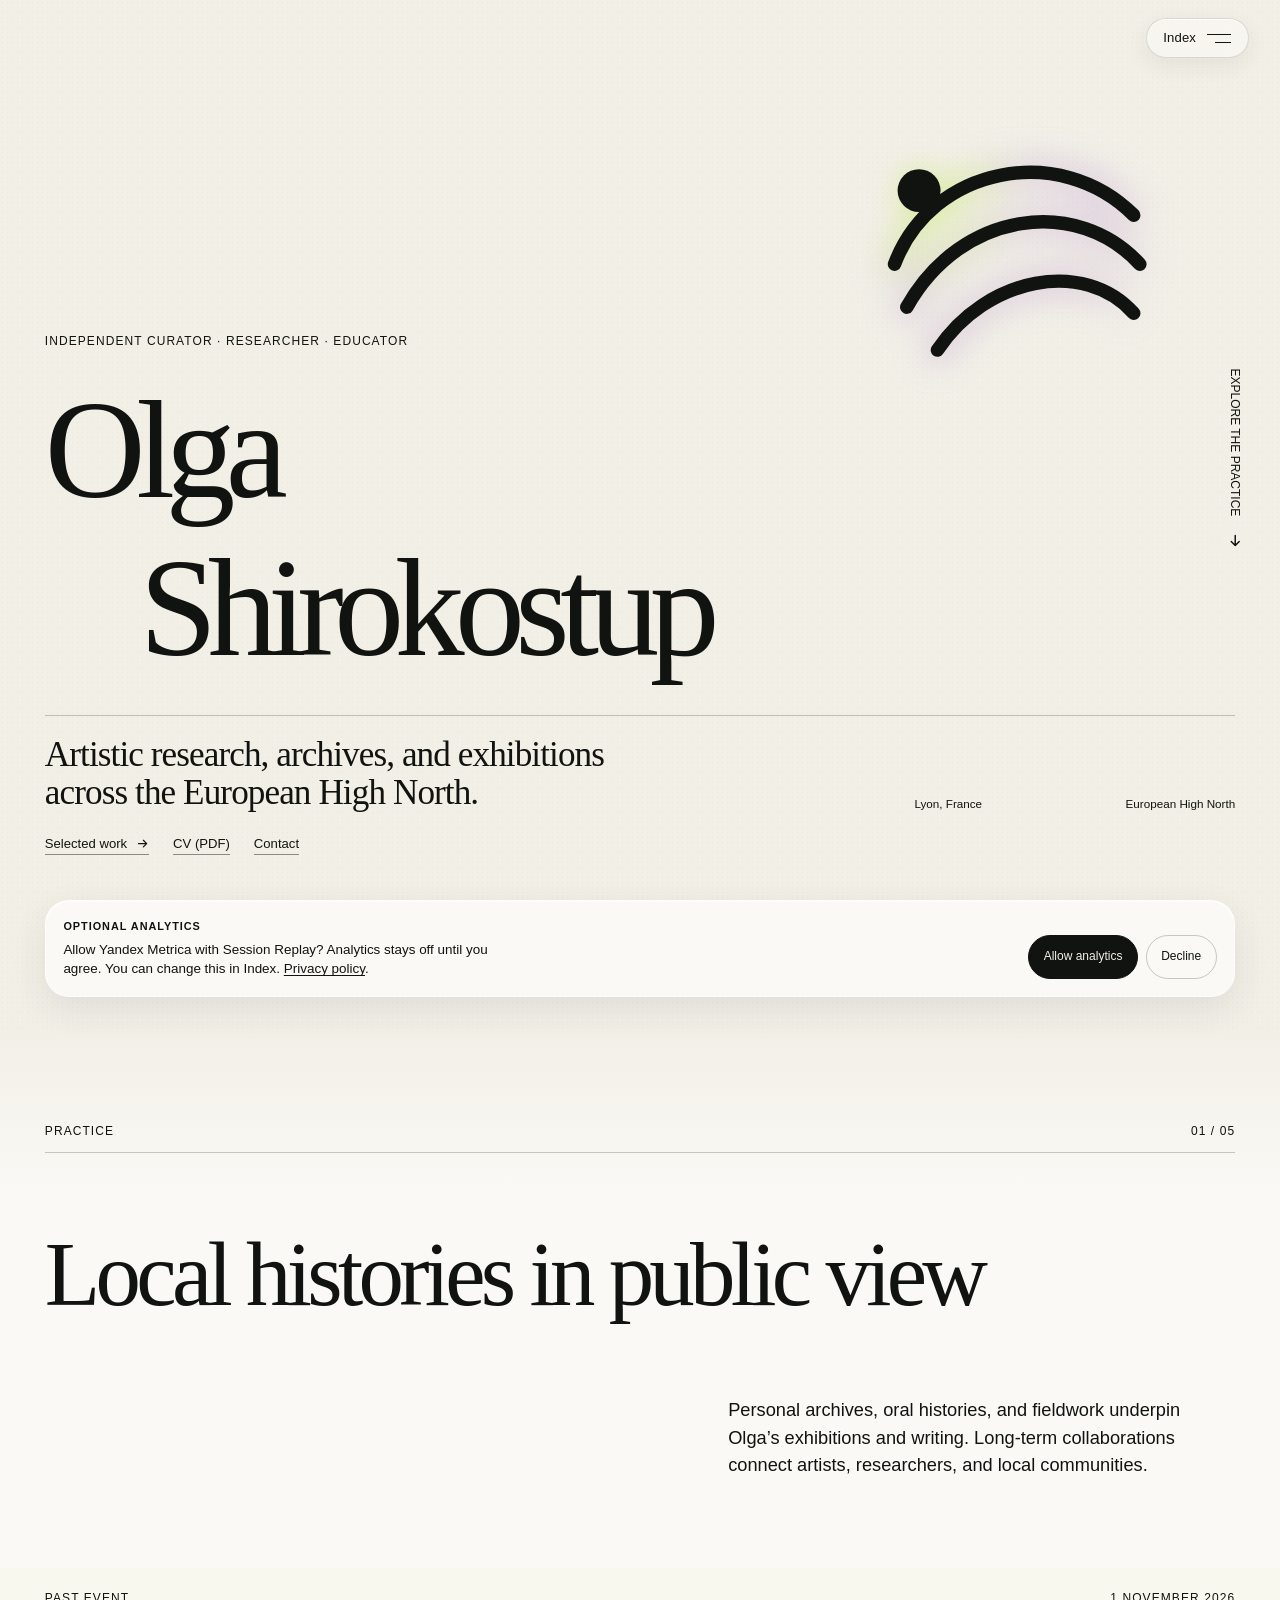
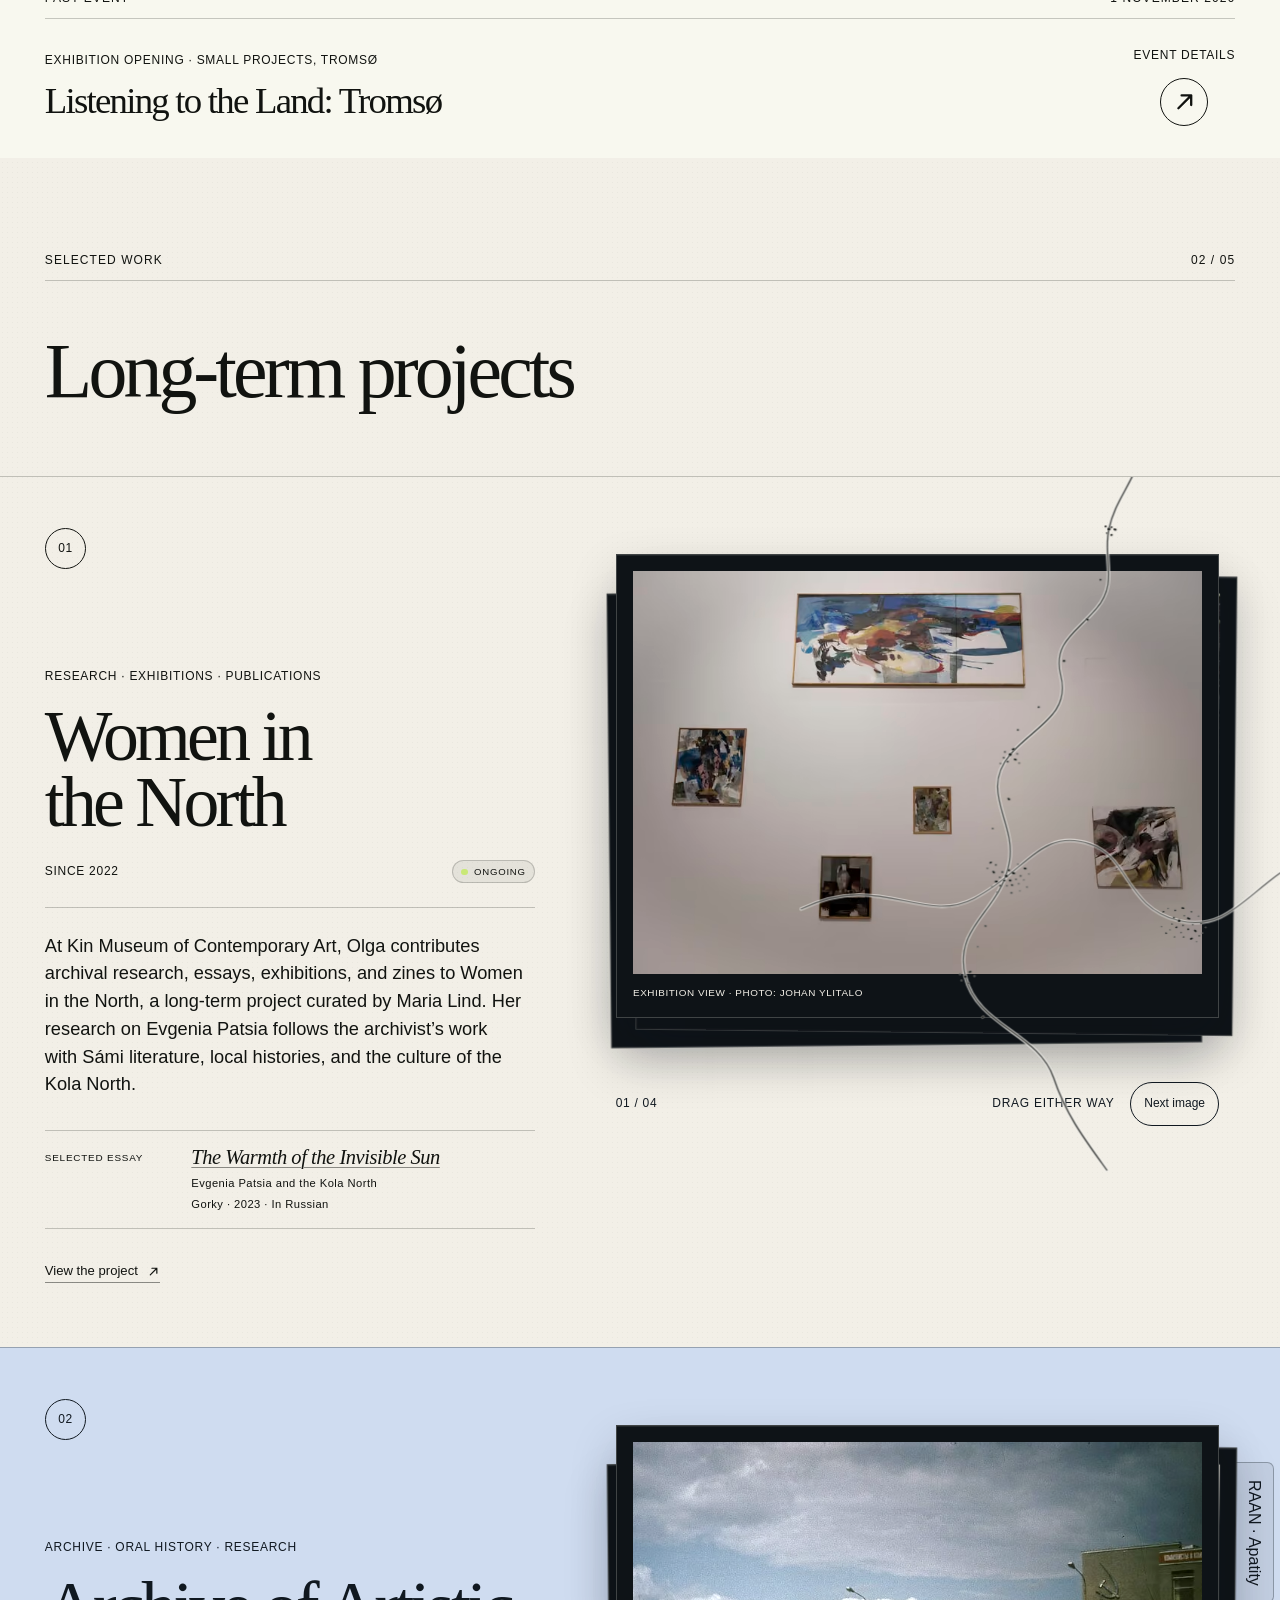
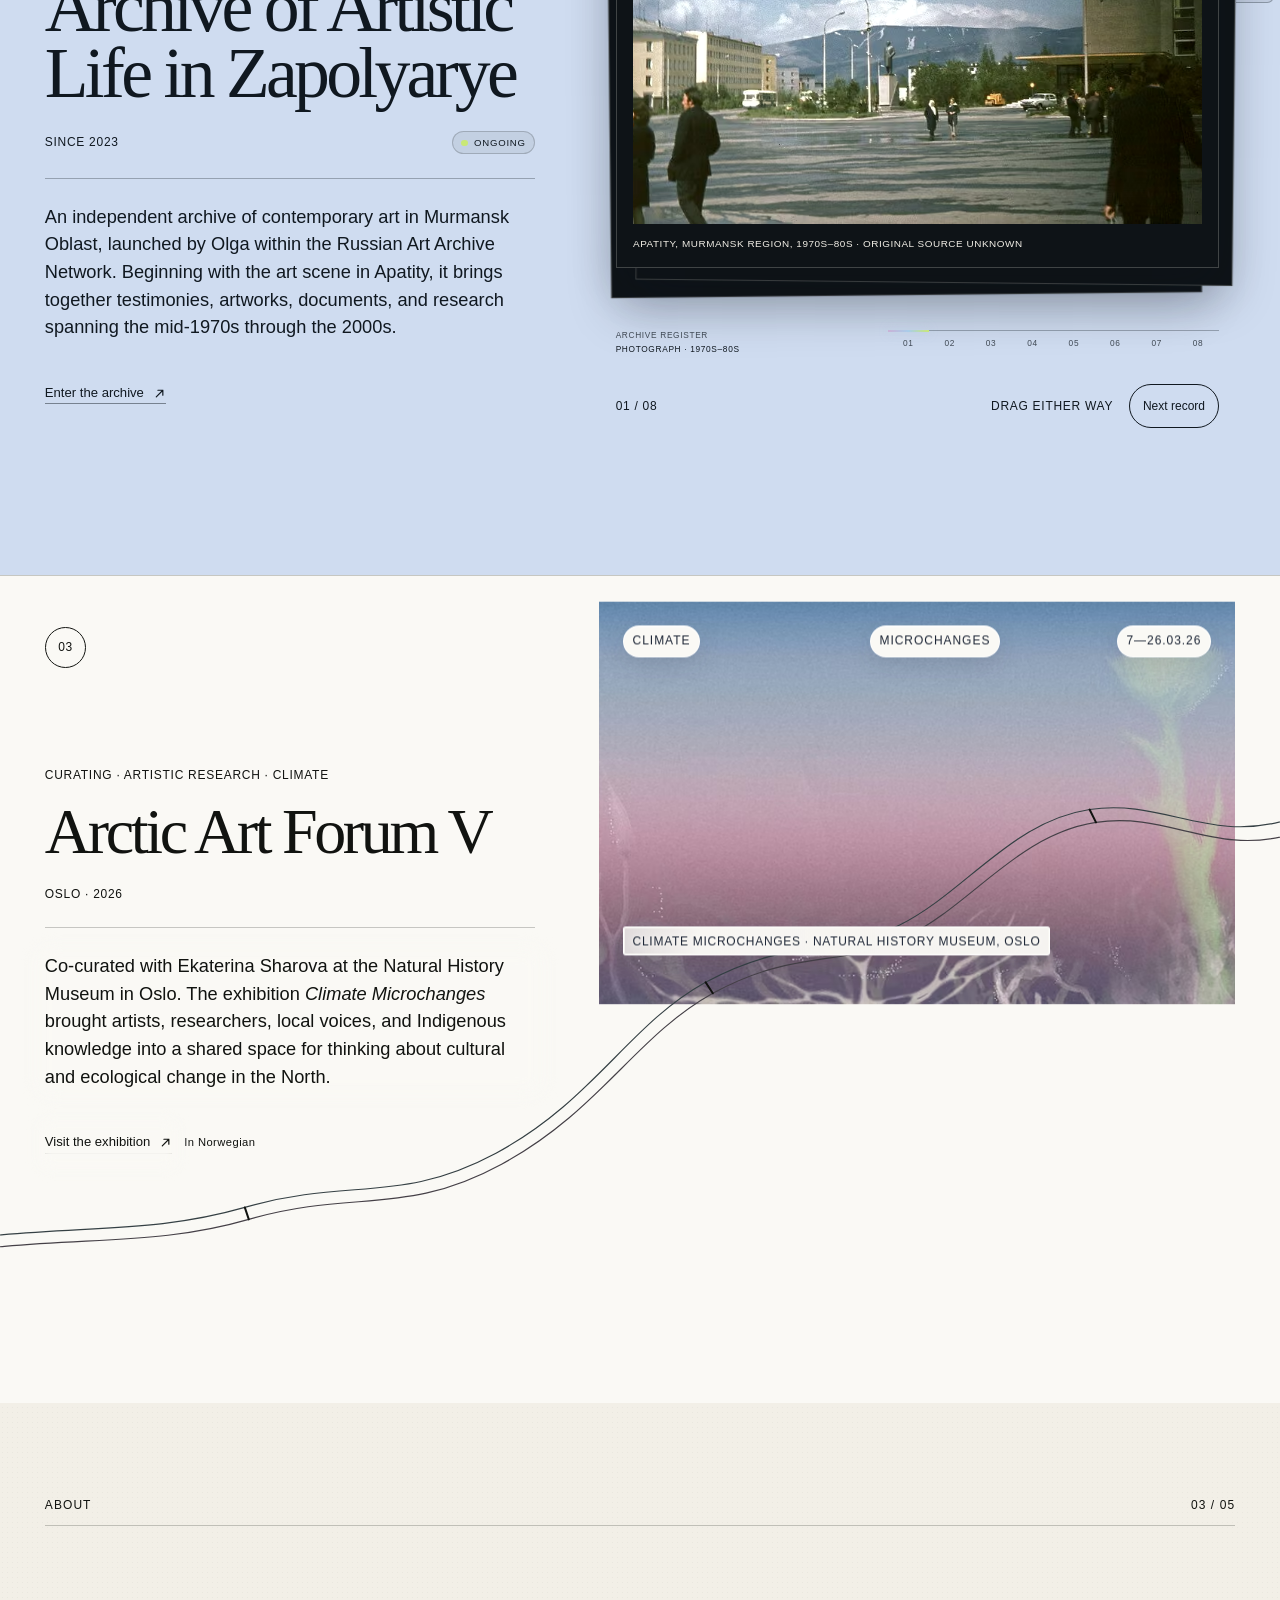
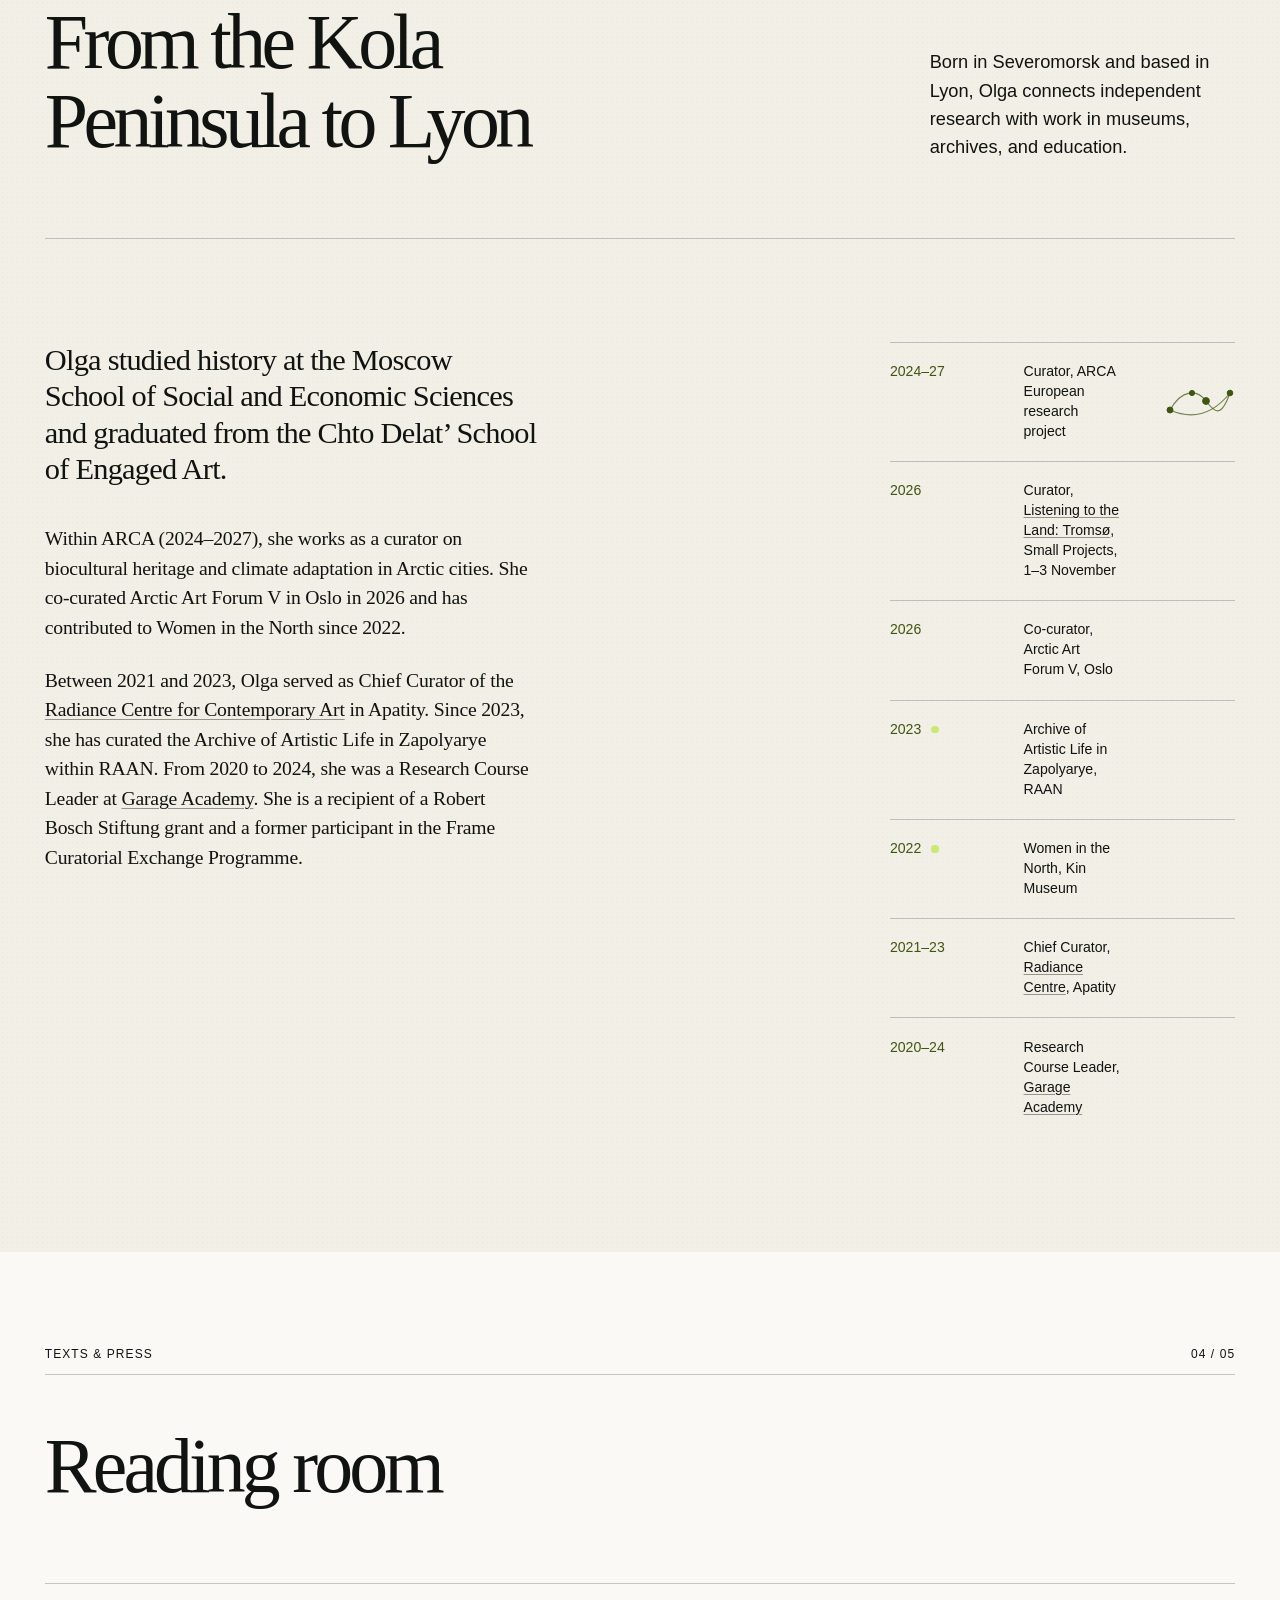
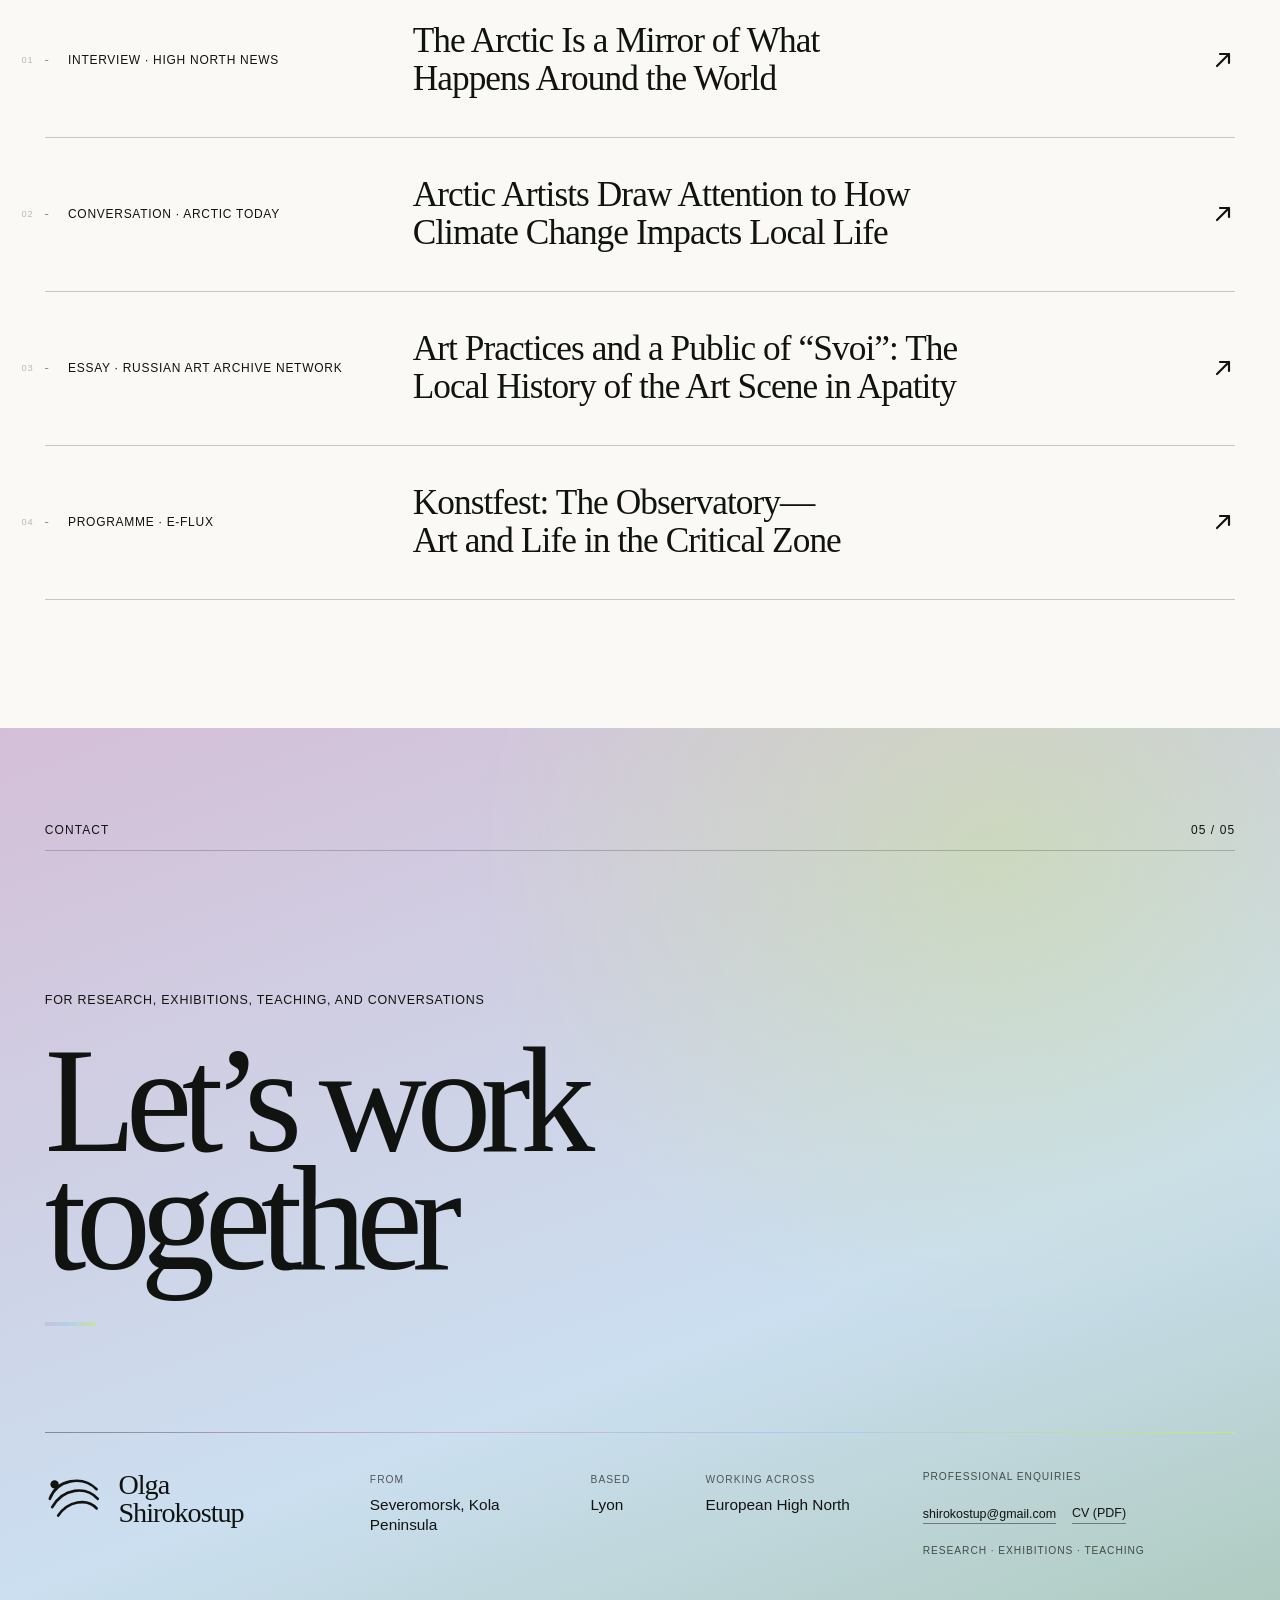
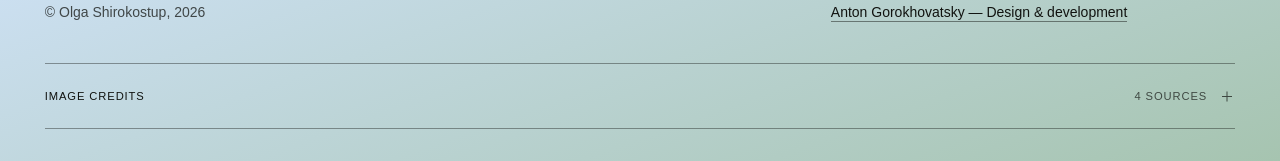
==== commit 82f306de: "Use Arial instead of ABC Areal for the public repository ABC Areal's licence forbids placing the fon" ====
--- a/index.html
+++ b/index.html
@@ -13,7 +13,6 @@
     <meta name="theme-color" content="#f2efe7" />
     <title>Olga Shirokostup — Curator, Researcher &amp; Educator</title>
     <link rel="canonical" href="https://shirokostup.site/" />
-    <link rel="preload" href="/assets/fonts/ABCArealVariable-97fb33de45.woff2" as="font" type="font/woff2" crossorigin />
     <link rel="icon" href="/assets/mark.svg?v=3" type="image/svg+xml" />
     <link rel="apple-touch-icon" sizes="180x180" href="/assets/apple-touch-icon.png?v=1" />
 
@@ -108,7 +107,7 @@
         ]
       }
     </script>
-    <link rel="stylesheet" href="styles.css?v=f22af2269d" />
+    <link rel="stylesheet" href="styles.css?v=34ccc9e557" />
     <script>
       (() => {
         const root = document.documentElement;
@@ -1059,7 +1058,6 @@
           <div class="contact__closing">
             <div class="contact__colophon">
               <p>© Olga Shirokostup, 2026</p>
-              <a class="site-credit" href="https://are.al.are.na/"><span class="footer-link__text"><span class="footer-link__label">Typeface: ABC&nbsp;Areal by Dinamo</span></span></a>
             </div>
             <ag-signature class="site-signature" lang="en" role-label="Design &amp; development" href="https://gorokhovatsky.tech/?point=shirokostup" paused>
               <a href="https://gorokhovatsky.tech/?point=shirokostup" rel="author"><span class="footer-link__text"><span class="footer-link__label">Anton Gorokhovatsky — Design &amp; development</span></span></a>
--- a/styles.css
+++ b/styles.css
@@ -1 +1 @@
-@font-face{font-family:"ABC Areal";src:url(/assets/fonts/ABCArealVariable-97fb33de45.woff2) format("woff2");font-weight:400 700;font-style:normal;font-display:swap}@font-face{font-family:"ABC Areal";src:url(/assets/fonts/ABCArealVariable-97fb33de45.woff2) format("woff2");font-weight:400 700;font-style:oblique 0deg 12deg;font-display:swap}:root{color-scheme:light;--font-darkmode: 0;--paper: #f2efe7;--paper-bright: #faf9f5;--editorial-frame: var(--paper-bright);--editorial-frame-solid: var(--paper-bright);--ink: #111310;--ink-soft: #2f332e;--line: rgba(17, 19, 16, 0.22);--ice: #cfdcf0;--lichen: #dceb8e;--rose: #d7bfd0;--moss: #9fb7a3;--aurora-green: #c9e876;--aurora-blue: #a9cdea;--aurora-violet: #c9b2d6;--aurora-glow: rgba(201, 178, 214, 0.52);--aurora-sweep: linear-gradient(90deg, var(--aurora-violet), var(--aurora-blue), var(--aurora-green));--contact-start: #d4bfd7;--contact-middle: #cbdff0;--contact-end: #a6c4b0;--contact-glow: rgba(201, 232, 118, 0.34);--texture-dot: rgba(17, 19, 16, 0.035);--glass-background: rgba(242, 239, 231, 0.72);--glass-background-dense: rgba(242, 239, 231, 0.78);--glass-border: rgba(255, 255, 255, 0.74);--glass-line: rgba(17, 19, 16, 0.18);--glass-highlight: rgba(255, 255, 255, 0.68);--glass-control: rgba(250, 249, 245, 0.22);--glass-control-active: rgba(255, 255, 255, 0.68);--glass-sheen: linear-gradient( 135deg, rgba(255, 255, 255, 0.34), rgba(169, 205, 234, 0.12) 45%, rgba(201, 178, 214, 0.08) 70%, transparent );--glass-shadow: 0 12px 36px rgba(39, 49, 60, 0.09), inset 0 1px 0 rgba(255, 255, 255, 0.68);--index-material-background: rgba(250, 249, 245, 0.64);--index-material-border: rgba(17, 19, 16, 0.13);--index-material-highlight: rgba(255, 255, 255, 0.72);--index-material-shadow: 0 7px 22px rgba(30, 36, 31, 0.07), inset 0 1px 0 var(--index-material-highlight);--orbit-line: rgba(17, 19, 16, 0.11);--orbit-line-soft: rgba(17, 19, 16, 0.08);--orbit-line-active: rgba(17, 19, 16, 0.24);--inverse-line: rgba(242, 239, 231, 0.26);--inverse-accent: #dceb8e;--menu-accent: #405610;--accent-ink: #111310;--accent-line: rgba(17, 19, 16, 0.4);--archive-ink: #101820;--archive-line: rgba(16, 24, 32, 0.3);--archive-frame: #0e1317;--archive-caption: #f2efe7;--forum-ink: #1e2737;--forum-label: #faf9f5;--forum-label-line: rgba(30, 39, 55, 0.2);--contact-line: rgba(17, 19, 16, 0.4);--duration-instant: 120ms;--duration-fast: 180ms;--duration-responsive: 260ms;--duration-medium: 420ms;--duration-slow: 680ms;--underline-clearance: 0.16em;--ease-enter: cubic-bezier(0.16, 1, 0.3, 1);--ease-exit: cubic-bezier(0.7, 0, 0.84, 0);--ease-move: cubic-bezier(0.65, 0, 0.35, 1);--ease-settle: cubic-bezier(0.22, 1, 0.36, 1);--gutter: clamp(1.25rem, 3.5vw, 4.5rem);--section-top-clearance: clamp(6rem, 10vh, 8rem);--type-hero: clamp(3.1rem, calc(1.05rem + 9.6vw), 10.5rem);--type-feature-heading: clamp(2.8rem, calc(0.5rem + 5.45vw), 7rem);--type-project-heading: clamp(3.1rem, calc(1.4rem + 3.85vw), 6.4rem);--type-reading-heading: clamp(1.45rem, calc(0.75rem + 1.82vw), 3rem);--type-display-lead: clamp(1.45rem, calc(0.35rem + 2.31vw), 2.85rem);--type-editorial-copy: clamp(1.65rem, calc(0.65rem + 2.08vw), 3rem);--type-body-lead: clamp(1rem, calc(0.9rem + 0.3vw), 1.3rem);--type-body: 1rem;--type-meta: 0.75rem;--measure-statement: 35ch;--measure-prose: 50ch;--measure-prose-narrow: 40ch;--measure-editorial: 32ch;--serif: "Iowan Old Style", "Palatino Linotype", "Book Antiqua", Palatino, Georgia, serif;--sans: "ABC Areal", Arial, Helvetica, sans-serif}::view-transition-old(root),::view-transition-new(root){animation-duration:var(--duration-medium);animation-timing-function:var(--ease-move);mix-blend-mode:normal}:root.is-theme-transitioning body,:root.is-theme-transitioning .site-index,:root.is-theme-transitioning .site-index__top,:root.is-theme-transitioning .site-index__preferences,:root.is-theme-transitioning .project--forum,:root.is-theme-transitioning .texts{transition:color var(--duration-medium) var(--ease-move),background-color var(--duration-medium) var(--ease-move),border-color var(--duration-medium) var(--ease-move)}:root[data-theme=dark]{color-scheme:dark;--font-darkmode: 1;--paper: #11130f;--paper-bright: #171a15;--editorial-frame: transparent;--editorial-frame-solid: var(--paper);--ink: #f3f0e8;--ink-soft: #c8ccc3;--line: rgba(243, 240, 232, 0.27);--ice: #26394c;--lichen: #c6db72;--rose: #5e4658;--moss: #344b3d;--aurora-green: #b9df6d;--aurora-blue: #6f9fc4;--aurora-violet: #9574b3;--aurora-glow: rgba(149, 116, 179, 0.48);--contact-start: #4a3658;--contact-middle: #233a55;--contact-end: #21483f;--contact-glow: rgba(185, 223, 109, 0.18);--texture-dot: rgba(243, 240, 232, 0.045);--glass-background: rgba(17, 19, 15, 0.66);--glass-background-dense: rgba(17, 19, 15, 0.76);--glass-border: rgba(243, 240, 232, 0.16);--glass-line: rgba(243, 240, 232, 0.18);--glass-highlight: rgba(243, 240, 232, 0.1);--glass-control: rgba(243, 240, 232, 0.045);--glass-control-active: rgba(243, 240, 232, 0.14);--glass-sheen: linear-gradient( 135deg, rgba(243, 240, 232, 0.1), rgba(111, 159, 196, 0.08) 45%, rgba(149, 116, 179, 0.06) 70%, transparent );--glass-shadow: 0 14px 38px rgba(0, 0, 0, 0.24), inset 0 1px 0 rgba(243, 240, 232, 0.1);--index-material-background: rgba(17, 19, 15, 0.6);--index-material-border: rgba(243, 240, 232, 0.18);--index-material-highlight: rgba(243, 240, 232, 0.12);--index-material-shadow: 0 8px 24px rgba(0, 0, 0, 0.14), inset 0 1px 0 var(--index-material-highlight);--orbit-line: rgba(243, 240, 232, 0.13);--orbit-line-soft: rgba(243, 240, 232, 0.09);--orbit-line-active: rgba(243, 240, 232, 0.26);--inverse-line: rgba(17, 19, 16, 0.28);--inverse-accent: #4d6515;--menu-accent: #c9e876;--accent-ink: #11130f;--accent-line: rgba(17, 19, 15, 0.46);--archive-ink: #f2f6fa;--archive-line: rgba(242, 246, 250, 0.3);--archive-frame: #080c11;--archive-caption: #f3f0e8;--contact-line: rgba(243, 240, 232, 0.42)}@media(prefers-color-scheme:dark){:root:not([data-theme]){color-scheme:dark;--font-darkmode: 1;--paper: #11130f;--paper-bright: #171a15;--editorial-frame: transparent;--editorial-frame-solid: var(--paper);--ink: #f3f0e8;--ink-soft: #c8ccc3;--line: rgba(243, 240, 232, 0.27);--ice: #26394c;--lichen: #c6db72;--rose: #5e4658;--moss: #344b3d;--aurora-green: #b9df6d;--aurora-blue: #6f9fc4;--aurora-violet: #9574b3;--aurora-glow: rgba(149, 116, 179, 0.48);--contact-start: #4a3658;--contact-middle: #233a55;--contact-end: #21483f;--contact-glow: rgba(185, 223, 109, 0.18);--texture-dot: rgba(243, 240, 232, 0.045);--glass-background: rgba(17, 19, 15, 0.66);--glass-background-dense: rgba(17, 19, 15, 0.76);--glass-border: rgba(243, 240, 232, 0.16);--glass-line: rgba(243, 240, 232, 0.18);--glass-highlight: rgba(243, 240, 232, 0.1);--glass-control: rgba(243, 240, 232, 0.045);--glass-control-active: rgba(243, 240, 232, 0.14);--glass-sheen: linear-gradient( 135deg, rgba(243, 240, 232, 0.1), rgba(111, 159, 196, 0.08) 45%, rgba(149, 116, 179, 0.06) 70%, transparent );--glass-shadow: 0 14px 38px rgba(0, 0, 0, 0.24), inset 0 1px 0 rgba(243, 240, 232, 0.1);--index-material-background: rgba(17, 19, 15, 0.6);--index-material-border: rgba(243, 240, 232, 0.18);--index-material-highlight: rgba(243, 240, 232, 0.12);--index-material-shadow: 0 8px 24px rgba(0, 0, 0, 0.14), inset 0 1px 0 var(--index-material-highlight);--orbit-line: rgba(243, 240, 232, 0.13);--orbit-line-soft: rgba(243, 240, 232, 0.09);--orbit-line-active: rgba(243, 240, 232, 0.26);--inverse-line: rgba(17, 19, 16, 0.28);--inverse-accent: #4d6515;--menu-accent: #c9e876;--accent-ink: #11130f;--accent-line: rgba(17, 19, 15, 0.46);--archive-ink: #f2f6fa;--archive-line: rgba(242, 246, 250, 0.3);--archive-frame: #080c11;--archive-caption: #f3f0e8;--contact-line: rgba(243, 240, 232, 0.42)}}*,*::before,*::after{box-sizing:border-box}html{scroll-behavior:smooth;background:var(--paper)}html,body{max-width:100%;overflow-x:hidden}@supports (overflow-x: clip){html,body{overflow-x:clip}}body{margin:0;color:var(--ink);background-color:var(--paper);background-image:radial-gradient(var(--texture-dot) 0.65px,transparent 0.65px);background-size:5px 5px;font-family:var(--sans);font-variation-settings:"DRKM" var(--font-darkmode);font-size:var(--type-body);line-height:1.4;overflow-wrap:anywhere;font-kerning:normal;font-synthesis:none;text-rendering:optimizeLegibility;-webkit-text-size-adjust:100%;-webkit-font-smoothing:antialiased}a{text-decoration-skip-ink:auto;text-underline-offset:var(--underline-clearance)}h1,h2,h3,.texts__list strong{text-wrap:balance}p,figcaption,.timeline li>span:last-child{text-wrap:pretty}html.menu-open,body.menu-open{overflow:hidden;overscroll-behavior:none}img{display:block;max-width:100%}.route-reveal-path{fill:none;stroke:#fff;stroke-width:var(--route-reveal-width, 12);stroke-linecap:round;stroke-linejoin:round;stroke-dasharray:none;stroke-dashoffset:0}.js .route-reveal-path{stroke-dasharray:var(--route-draw-length);stroke-dashoffset:var(--route-draw-length)}@keyframes route-reveal-draw{to{stroke-dashoffset:0}}.icon-sprite{position:absolute;width:0;height:0;overflow:hidden;pointer-events:none}.arrow-icon{display:block;width:1em;height:1em;overflow:visible;fill:none;stroke:currentColor;stroke-linecap:round;stroke-linejoin:round;stroke-width:1.45}a{color:inherit}a[href],button:not(:disabled),summary,[role=button],[role=link]{cursor:pointer}button,summary{font:inherit}button{color:inherit}::selection{color:var(--accent-ink);background:var(--lichen)}:focus-visible{outline:1px solid color-mix(in srgb,currentColor 78%,transparent);outline-offset:3px}:root.is-pointer-navigation :focus-visible{outline:none}.skip-link{font-variation-settings:"DRKM" calc(1 - var(--font-darkmode));position:fixed;top:1rem;left:1rem;z-index:1000;padding:0.75rem 1rem;color:var(--paper);background:var(--ink);transform:translateY(-150%);transition:transform var(--duration-responsive) var(--ease-enter)}.skip-link:focus{transform:translateY(0)}.reading-progress{position:fixed;inset:0 0 auto;z-index:200;height:3px;pointer-events:none}.reading-progress span{display:block;width:100%;height:100%;background:var(--aurora-sweep);transform:scaleX(0);transform-origin:left}.cursor-trail{position:fixed;z-index:90;inset:0;width:100vw;height:100vh;opacity:1;pointer-events:none;transition:opacity 90ms linear}.cursor-trail.is-over-interactive{opacity:0}.site-header{position:fixed;z-index:100;top:0;right:0;left:0;display:flex;align-items:center;justify-content:space-between;min-height:76px;padding:0.75rem var(--gutter);color:var(--ink);background:transparent;border-bottom:0;box-shadow:none;transition:color var(--duration-fast) var(--ease-move),min-height var(--duration-responsive) var(--ease-move),padding var(--duration-responsive) var(--ease-move)}.site-header[data-header-ink=dark]{font-variation-settings:"DRKM" 0;--index-material-background: rgba(250, 249, 245, 0.64);--index-material-border: rgba(17, 19, 16, 0.13);--index-material-highlight: rgba(255, 255, 255, 0.72);--index-material-shadow: 0 7px 22px rgba(30, 36, 31, 0.07), inset 0 1px 0 var(--index-material-highlight);color:#111310}.site-header[data-header-ink=light]{font-variation-settings:"DRKM" 1;--index-material-background: rgba(17, 19, 15, 0.6);--index-material-border: rgba(243, 240, 232, 0.18);--index-material-highlight: rgba(243, 240, 232, 0.12);--index-material-shadow: 0 8px 24px rgba(0, 0, 0, 0.14), inset 0 1px 0 var(--index-material-highlight);color:#f3f0e8}.site-header.is-scrolled{min-height:68px;padding-top:0.5rem;padding-bottom:0.5rem;background:transparent}.site-header__actions{display:flex;gap:0.75rem;align-items:center;margin-left:auto;padding:0}.brand{display:inline-flex;align-items:center;justify-content:center;min-width:56px;min-height:56px;color:inherit;text-decoration:none;visibility:visible;opacity:1;transform:translateY(0);transition:visibility 0s linear 0s,opacity var(--duration-fast) var(--ease-enter),transform var(--duration-responsive) var(--ease-enter)}.brand:focus-visible{border-radius:999px;outline-width:1px;outline-offset:2px}.site-header.is-scrolled .brand{visibility:hidden;pointer-events:none;opacity:0;transform:translateY(-0.35rem);transition-duration:0s,var(--duration-fast),var(--duration-responsive);transition-timing-function:linear,var(--ease-exit),var(--ease-exit);transition-delay:var(--duration-responsive),0s,0s}.brand__mark{width:44px;height:44px;overflow:visible;fill:none;stroke:currentColor;stroke-linecap:round;stroke-linejoin:round;stroke-width:2.2}.site-header .brand__mark{width:52px;height:52px}.brand__mark circle{fill:currentColor;stroke:none}.theme-choice,.index-button,.index-close{font-size:0.82rem;letter-spacing:0.01em}.brand__name{position:absolute;width:1px;height:1px;padding:0;margin:-1px;overflow:hidden;clip:rect(0 0 0 0);white-space:nowrap;border:0}.index-button,.index-close{display:inline-flex;gap:0.8rem;align-items:center;min-height:44px;padding:0.65rem 0.15rem;background:none;border:0;cursor:pointer}.no-js .theme-switcher{display:none}.no-js .site-header--portfolio{position:absolute}.no-js .site-header--portfolio .site-header__actions{width:100%;justify-content:flex-start}.no-js .index-button,.js .fallback-nav{display:none}.fallback-nav{display:flex;flex-wrap:wrap;gap:0 1.25rem;font-size:0.875rem}.fallback-nav a{display:inline-flex;align-items:center;min-height:44px;text-underline-offset:var(--underline-clearance)}.theme-switcher{position:relative;display:flex;align-items:center;gap:0.12rem;padding:0.2rem;background:transparent;border:0;border-radius:0;box-shadow:none}.theme-switcher::before{content:none}.theme-choice{position:relative;display:inline-flex;align-items:center;justify-content:center;gap:0;width:44px;min-width:44px;min-height:44px;padding:0;color:inherit;background:transparent;border:0;border-radius:0.35rem;cursor:pointer;opacity:0.62;transition:color var(--duration-fast) var(--ease-move),opacity var(--duration-fast) var(--ease-move),transform var(--duration-fast) var(--ease-move)}.theme-choice:hover{opacity:0.8}.theme-choice[aria-pressed=true]{background:transparent;box-shadow:none;font-weight:600;opacity:1}.theme-choice::after{content:none}.theme-choice:active{transform:translateY(1px)}.theme-choice:focus-visible{outline-width:1px;outline-offset:0}.theme-choice__icon{position:relative;width:0.72rem;height:0.72rem;flex:0 0 auto;border-radius:50%;scale:1;transition:scale var(--duration-responsive) var(--ease-move),opacity var(--duration-fast) var(--ease-move)}.theme-choice[aria-pressed=true] .theme-choice__icon{scale:1.06}.theme-choice__icon--system{overflow:hidden;background:linear-gradient(90deg,currentColor 50%,transparent 50%);border:1px solid currentColor}.theme-choice__icon--light{background:currentColor;border:1px solid currentColor}.theme-choice__icon--dark{box-shadow:inset -5px -1px 0 currentColor;transform:translate(-1px,-1px) rotate(-16deg)}.theme-choice__label{position:absolute;width:1px;height:1px;padding:0;margin:-1px;overflow:hidden;clip:rect(0 0 0 0);white-space:nowrap;border:0}.brand{gap:1.05rem;min-height:48px;padding:0}.index-button{position:relative;isolation:isolate;gap:0.7rem;width:auto;min-width:0;min-height:48px;padding:0 0.25rem 0 0.5rem;justify-content:center;border-radius:999px;transition:transform var(--duration-responsive) var(--ease-move)}.index-button::before{position:absolute;z-index:-1;inset:0.25rem -0.85rem 0.25rem -0.55rem;background:var(--index-material-background);border:1px solid var(--index-material-border);border-radius:999px;box-shadow:var(--index-material-shadow);content:"";transform:scale(1);-webkit-backdrop-filter:blur(14px) saturate(118%);backdrop-filter:blur(14px) saturate(118%);transition:background-color var(--duration-fast) var(--ease-move),border-color var(--duration-fast) var(--ease-move),transform var(--duration-responsive) var(--ease-move)}.index-button:hover{color:inherit;transform:translateY(-1px)}.index-button:hover::before{transform:scale(1.015)}.index-button:active{transform:translateY(0) scale(0.985)}.index-button:focus-visible{outline:none}:root:not(.is-pointer-navigation) .index-button:focus-visible::before{border-color:color-mix(in srgb,currentColor 64%,transparent);box-shadow:var(--index-material-shadow),inset 0 0 0 1px color-mix(in srgb,currentColor 34%,transparent)}.index-button__label{position:static;width:auto;height:auto;padding:0;margin:0;overflow:visible;clip:auto;white-space:nowrap}.index-button__glyph{position:relative;display:block;width:24px;height:15px}.index-button__glyph i{position:absolute;top:calc(50% - 0.5px);display:block;width:100%;height:1px;border-top:1px solid currentColor;transform-origin:center;transition:transform var(--duration-responsive) var(--ease-move),width var(--duration-responsive) var(--ease-move)}.index-button__glyph i:first-child{transform:translateY(-4px) rotate(0deg)}.index-button__glyph i:last-child{right:0;width:68%;transform:translateY(4px) rotate(0deg)}.index-button:hover .index-button__glyph i:last-child{width:100%}.menu-open .site-header{opacity:0}.site-index{width:100%;max-width:none;height:100dvh;max-height:100dvh;margin:0;padding:0;color:var(--ink);background-color:var(--paper);background-image:var(--glass-sheen);border:1px solid var(--glass-border);box-shadow:var(--glass-shadow);overflow:hidden;transform-origin:top center}.site-index[open]{display:grid;grid-template-rows:auto minmax(0,1fr);animation:index-in 520ms var(--ease-enter) both}.site-index.is-closing{animation:index-out 300ms var(--ease-exit) both}.site-index::backdrop{background:rgba(17,19,16,0.4)}.site-index[open]::backdrop{animation:index-backdrop-in 360ms var(--ease-enter) both}.site-index.is-closing::backdrop{animation:index-backdrop-out var(--duration-responsive) var(--ease-exit) both}.site-index__top{position:relative;display:flex;align-items:center;justify-content:space-between;min-height:76px;padding:0.75rem var(--gutter)}.site-index__top::after{position:absolute;right:0;bottom:0;left:0;height:1px;background:linear-gradient(90deg,var(--line),var(--aurora-violet),var(--aurora-blue),var(--aurora-green));content:"";opacity:0.72}.site-index__identity{display:flex;gap:0.9rem;align-items:center;font-size:0.82rem;transform:translateY(0.5px)}.index-close{min-height:48px;border-radius:999px}.index-close:focus-visible{outline-width:1px;outline-offset:-3px}.index-close .index-button__glyph{width:28px}.menu-open .site-index:not(.is-closing) .index-close .index-button__glyph i:first-child{transform:translateY(0) rotate(45deg)}.menu-open .site-index:not(.is-closing) .index-close .index-button__glyph i:last-child{width:100%;transform:translateY(0) rotate(-45deg)}.site-index__body{display:grid;grid-template-columns:minmax(0,3fr) minmax(16rem,1fr);gap:var(--gutter);align-items:end;min-height:0;padding:5vh var(--gutter) 6vh;overflow-x:hidden;overflow-y:auto;overscroll-behavior:contain;scrollbar-color:color-mix(in srgb,currentColor 38%,transparent) transparent;scrollbar-gutter:stable;scrollbar-width:thin;-webkit-overflow-scrolling:touch}.index-nav{margin:0;padding:0;list-style:none}.index-nav a{position:relative;display:grid;grid-template-columns:3.2rem auto;align-items:baseline;width:fit-content;max-width:100%;padding:0.07em 2.2rem 0.07em 0;font-family:var(--serif);font-size:clamp(3.3rem,8vw,8.5rem);line-height:0.95;letter-spacing:-0.055em;text-decoration:none;transition:color var(--duration-fast) var(--ease-move),transform var(--duration-responsive) var(--ease-settle)}.index-nav a::after{position:absolute;top:50%;right:0.35rem;width:0.48rem;height:0.48rem;background:var(--aurora-sweep);border-radius:50%;box-shadow:0 0 1rem color-mix(in srgb,var(--aurora-blue) 42%,transparent);content:"";opacity:0;transform:translateY(-50%) scale(0.4);transition:opacity var(--duration-fast) var(--ease-move),transform var(--duration-responsive) var(--ease-settle)}.index-nav a span{align-self:start;padding-top:0.9em;font-family:var(--sans);font-size:0.7rem;letter-spacing:0}.index-nav a:hover,.index-nav a:focus-visible,.index-nav a[aria-current=location]{color:var(--menu-accent);transform:translateX(0.045em)}.index-nav a[aria-current=location]::after{opacity:1;transform:translateY(-50%) scale(1)}.site-index__meta{display:grid;gap:1.5rem;align-self:end;padding-bottom:0.65rem;font-size:clamp(0.85rem,1.1vw,1.1rem)}.site-index__meta p{margin:0}.professional-contact{display:grid;gap:0.5rem;align-content:start}.professional-contact__label,.professional-contact__note{font-size:0.64rem;letter-spacing:0.09em;text-transform:uppercase;opacity:0.7}.professional-contact a{display:inline-flex;align-items:center;width:fit-content;max-width:100%;min-height:44px;background-image:linear-gradient(90deg,color-mix(in srgb,currentColor 46%,transparent),color-mix(in srgb,currentColor 46%,transparent)),var(--aurora-sweep);background-position:left calc(50% + 0.72em);background-repeat:no-repeat;background-size:100% 1px,0 2px;text-decoration:none;transition:background-size var(--duration-responsive) var(--ease-move)}.professional-contact__actions{display:flex;gap:0.35rem 1rem;align-items:center;flex-wrap:wrap}.professional-contact__actions a:last-child{gap:0.3rem;background-image:none}.professional-contact__cv-label{display:inline-block;padding-bottom:0.12rem;background-image:linear-gradient(90deg,color-mix(in srgb,currentColor 46%,transparent),color-mix(in srgb,currentColor 46%,transparent)),var(--aurora-sweep);background-position:left bottom;background-repeat:no-repeat;background-size:100% 1px,0 2px;transition:background-size var(--duration-responsive) var(--ease-move)}.professional-contact__cv-arrow{display:none}.professional-contact__actions a:last-child:hover .professional-contact__cv-label,.professional-contact__actions a:last-child:focus-visible .professional-contact__cv-label{background-size:0 1px,100% 2px}.professional-contact a:hover,.professional-contact a:focus-visible{background-size:0 1px,100% 2px}.site-index__preferences{display:grid;gap:0.85rem;padding-top:1.2rem;border-top:1px solid var(--line)}.site-index__theme,.site-index__motion,.site-index__analytics{display:grid;gap:0.55rem}.site-index__meta-label{font-size:0.64rem;letter-spacing:0.09em;text-transform:uppercase;opacity:0.62}.site-index__theme .theme-switcher{width:fit-content;margin-left:-0.45rem;padding:0}.site-index__theme .theme-choice{gap:0.42rem;width:auto;min-width:0;padding:0 0.45rem}.site-index__theme .theme-choice__label{position:static;width:auto;height:auto;padding:0;margin:0;overflow:visible;clip:auto;white-space:nowrap;border:0;font-size:0.72rem}.motion-switcher,.analytics-switcher{display:flex;width:fit-content;margin-left:-0.45rem}.motion-choice,.analytics-choice{position:relative;display:inline-flex;align-items:center;min-height:44px;padding:0 0.45rem;color:inherit;background:transparent;border:0;cursor:pointer;font-size:0.72rem;opacity:0.62;transition:opacity var(--duration-fast) var(--ease-move),transform var(--duration-fast) var(--ease-move)}.motion-choice::after,.analytics-choice::after{content:none}.motion-choice:hover,.analytics-choice:hover{opacity:0.82}.motion-choice[aria-pressed=true],.analytics-choice[aria-pressed=true]{font-weight:600;opacity:1}.motion-choice:active,.analytics-choice:active{transform:scale(0.96)}.motion-choice:focus-visible,.analytics-choice:focus-visible{border-radius:0.35rem;outline-width:1px;outline-offset:-2px}.site-index__analytics-note{max-width:32ch;margin:0;font-size:0.68rem;line-height:1.45;opacity:0.68}.site-index__analytics-note a,.analytics-consent a{color:inherit;text-decoration-line:underline;text-decoration-thickness:1px;text-underline-offset:var(--underline-clearance);text-decoration-skip-ink:auto}.analytics-consent{position:relative;display:grid;grid-template-columns:minmax(0,1fr) auto;gap:1.25rem;align-items:end;width:calc(100% - (2 * var(--gutter)));margin:0 var(--gutter) 2rem;padding:1.1rem;overflow-y:auto;color:var(--ink);background:var(--paper-bright);border:1px solid var(--glass-border);border-radius:1.5rem;box-shadow:var(--glass-shadow);corner-shape:superellipse(1.55)}.analytics-consent[hidden]{display:none}.analytics-consent__copy{display:grid;gap:0.38rem;max-width:50ch}.analytics-consent__copy p{margin:0}.analytics-consent__title{font-size:0.68rem;font-weight:700;letter-spacing:0.09em;text-transform:uppercase}.analytics-consent__copy p:last-child{font-size:0.84rem;line-height:1.45}.analytics-consent__actions{display:flex;flex-wrap:wrap;gap:0.5rem;align-items:center}.analytics-consent__actions button{min-height:44px;padding:0.65rem 0.9rem;color:inherit;background:transparent;border:1px solid var(--line);border-radius:999px;cursor:pointer;font:inherit;font-size:0.75rem;white-space:normal;transition:color var(--duration-fast) var(--ease-move),background-color var(--duration-fast) var(--ease-move),border-color var(--duration-fast) var(--ease-move),transform var(--duration-fast) var(--ease-move)}.analytics-consent__actions button:hover{border-color:currentColor}.analytics-consent__actions button:active{transform:scale(0.97)}.analytics-consent__actions button:focus-visible{outline-width:2px;outline-offset:2px}.analytics-consent__actions .analytics-consent__allow{font-variation-settings:"DRKM" calc(1 - var(--font-darkmode));color:var(--paper);background:var(--ink);border-color:var(--ink)}@keyframes index-in{from{clip-path:inset(0 0 100% 0);opacity:0.88;transform:translateY(-1.25rem)}to{clip-path:inset(0);opacity:1;transform:translateY(0)}}@keyframes index-out{from{clip-path:inset(0);opacity:1;transform:translateY(0)}to{clip-path:inset(0 0 100% 0);opacity:0.9;transform:translateY(-0.85rem)}}@keyframes index-backdrop-in{from{opacity:0}to{opacity:1}}@keyframes index-backdrop-out{from{opacity:1}to{opacity:0}}@keyframes index-item-in{from{opacity:0;transform:translateY(0.42em)}to{opacity:1;transform:none}}@keyframes index-top-in{from{opacity:0}to{opacity:1}}.site-index[open]:not(.is-closing) .site-index__top{animation:index-top-in var(--duration-responsive) var(--ease-enter) 30ms both}.site-index[open]:not(.is-closing) .index-nav li,.site-index[open]:not(.is-closing) .site-index__meta{animation:index-item-in 480ms var(--ease-enter) both}.site-index[open]:not(.is-closing) .index-nav li:nth-child(1){animation-delay:90ms}.site-index[open]:not(.is-closing) .index-nav li:nth-child(2){animation-delay:130ms}.site-index[open]:not(.is-closing) .index-nav li:nth-child(3){animation-delay:170ms}.site-index[open]:not(.is-closing) .index-nav li:nth-child(4){animation-delay:210ms}.site-index[open]:not(.is-closing) .index-nav li:nth-child(5){animation-delay:250ms}.site-index[open]:not(.is-closing) .site-index__meta{animation-delay:270ms}.section-label{display:flex;justify-content:space-between;padding-bottom:0.9rem;border-bottom:1px solid var(--line);font-size:0.75rem;line-height:1;letter-spacing:0.09em;text-transform:uppercase}.section-label--dark{border-color:var(--accent-line)}.section-label--light{border-color:var(--inverse-line)}.hero{position:relative;display:grid;min-height:100svh;padding:clamp(6rem,13svh,10rem) var(--gutter) 2rem;overflow:hidden}:root.has-active-event .hero{--hero-ticket-clearance: clamp(9rem, 18svh, 11rem);padding-bottom:max(var(--hero-ticket-clearance),calc(var(--event-ticket-height, 0px) + 2rem))}.hero__content{position:relative;z-index:2;align-self:end}.eyebrow{margin:0 0 clamp(1.75rem,4svh,4rem);font-size:var(--type-meta);letter-spacing:0.09em;text-transform:uppercase}.hero__title{display:flex;flex-direction:column;row-gap:0.19em;margin:0;font-family:var(--serif);font-size:min(var(--type-hero),clamp(4.75rem,16svh,10.5rem));font-weight:400;line-height:0.94;letter-spacing:-0.068em}.hero__title span{display:block}.hero__title span:last-child{margin-left:7.4vw}.hero__details{display:grid;grid-template-columns:minmax(0,1.8fr) minmax(13rem,0.7fr);gap:var(--gutter);align-items:end;margin-top:clamp(2rem,4.5svh,5rem);padding-top:1.25rem;border-top:1px solid var(--line)}.hero__statement{max-inline-size:var(--measure-statement);margin:0;font-family:var(--serif);font-size:var(--type-display-lead);line-height:1.08;letter-spacing:-0.026em}.hero__location{display:flex;justify-content:space-between;gap:1rem;font-size:0.73rem}.hero__location span:last-child{text-align:right}.hero__links{display:flex;flex-wrap:wrap;align-items:baseline;gap:0.4rem 1.5rem;max-width:100%;margin-top:0.75rem}.scroll-cue{position:absolute;z-index:3;top:50%;right:var(--gutter);display:flex;gap:1rem;align-items:center;font-size:var(--type-meta);text-decoration:none;text-transform:uppercase;transform:rotate(90deg) translateX(50%);transform-origin:right center}.scroll-cue i{display:grid;width:1rem;height:1rem;background:var(--paper);box-shadow:0 0 0 0.42rem var(--paper);font-size:1rem;place-items:center;transition:transform var(--duration-responsive) var(--ease-settle)}.scroll-cue:hover i,.scroll-cue:focus-visible i{transform:translateX(0.3rem)}.hero__mark{position:absolute;z-index:1;top:clamp(6rem,13svh,10rem);right:clamp(5rem,9vw,10rem);width:clamp(15rem,23vw,23rem);height:auto;overflow:visible;fill:none;pointer-events:none}.hero__mark-ink{color:var(--ink);fill:none;stroke:currentColor;stroke-linecap:round;stroke-linejoin:round;stroke-width:2.2}.hero__mark-ink circle{fill:currentColor;stroke:none}.hero__mark-aurora{stroke-linecap:round;stroke-linejoin:round;stroke-width:5;opacity:0.62;animation:hero-mark-glow 5.2s var(--ease-move) infinite}@keyframes hero-mark-glow{0%,100%{opacity:0.52}50%{opacity:0.84}}.practice-statement{display:grid;grid-template-rows:auto 1fr auto;min-height:0;padding:var(--section-top-clearance) var(--gutter) clamp(3rem,7vw,7rem);background:linear-gradient(180deg,var(--paper),var(--paper-bright) clamp(10rem,18vh,14rem))}.practice-statement h2{align-self:center;max-width:78rem;margin:clamp(2.5rem,6vw,5rem) 0;font-family:var(--serif);font-size:clamp(3rem,7.1vw,8rem);font-weight:400;line-height:0.99;letter-spacing:-0.052em}.practice-statement__note{max-inline-size:var(--measure-prose);margin:0 0 0 auto;font-size:var(--type-body-lead);line-height:1.5}.not-found-page{min-height:100svh}.not-found-header.site-header{align-items:center}.not-found-header.site-header.is-scrolled .brand{visibility:visible;pointer-events:auto;opacity:1;transform:none}.not-found-home{position:relative;isolation:isolate;display:inline-flex;gap:0.7rem;align-items:center;justify-content:center;min-height:48px;padding:0 0.35rem 0 0.7rem;font-size:0.82rem;text-decoration:none;border-radius:999px;transition:transform var(--duration-responsive) var(--ease-move)}.not-found-home::before{position:absolute;z-index:-1;inset:0.25rem -0.65rem 0.25rem -0.45rem;background:var(--index-material-background);border:1px solid var(--index-material-border);border-radius:999px;box-shadow:var(--index-material-shadow);content:"";-webkit-backdrop-filter:blur(14px) saturate(118%);backdrop-filter:blur(14px) saturate(118%);transition:background-color var(--duration-fast) var(--ease-move),border-color var(--duration-fast) var(--ease-move),transform var(--duration-responsive) var(--ease-move)}.not-found-home .arrow-icon{width:1rem;height:1rem;transition:transform var(--duration-responsive) var(--ease-settle)}.not-found-home:hover,.not-found-home:focus-visible{transform:translateY(-1px)}.not-found-home:hover::before,.not-found-home:focus-visible::before{transform:scale(1.02)}.not-found-home:hover .arrow-icon,.not-found-home:focus-visible .arrow-icon{transform:translateX(0.22rem)}.not-found-home:active{transform:translateY(0) scale(0.985)}.not-found-home:focus-visible{outline:none}:root:not(.is-pointer-navigation) .not-found-home:focus-visible::before{border-color:color-mix(in srgb,currentColor 64%,transparent);box-shadow:var(--index-material-shadow),inset 0 0 0 1px color-mix(in srgb,currentColor 34%,transparent)}.not-found{position:relative;isolation:isolate;display:grid;grid-template-columns:minmax(0,0.88fr) minmax(22rem,1.12fr);grid-template-rows:minmax(0,1fr) auto;min-height:100svh;padding:clamp(7.5rem,14svh,10rem) var(--gutter) clamp(1.25rem,2.5vw,2.25rem);overflow:hidden}.not-found::before{position:absolute;z-index:-2;inset:0;background:radial-gradient(circle at 78% 28%,color-mix(in srgb,var(--aurora-blue) 22%,transparent),transparent 30%),radial-gradient(circle at 84% 78%,color-mix(in srgb,var(--aurora-violet) 18%,transparent),transparent 29%);content:"";pointer-events:none}.not-found__content{z-index:2;align-self:center;max-width:54rem;padding:clamp(1rem,3vh,3rem) clamp(1.5rem,4vw,5.5rem) clamp(2rem,4vh,4rem) 0}.not-found__code{display:grid;width:3.4rem;height:3.4rem;margin:0 0 clamp(3rem,8vh,6rem);border:1px solid currentColor;border-radius:50%;font-size:0.72rem;letter-spacing:0.06em;place-items:center;font-variant-numeric:tabular-nums}.not-found__kicker{margin:0 0 1.25rem;font-size:var(--type-meta);letter-spacing:0.09em;text-transform:uppercase}.not-found__title{max-inline-size:11ch;margin:0;font-family:var(--serif);font-size:clamp(3.75rem,7.15vw,8.6rem);font-weight:400;line-height:0.94;letter-spacing:-0.058em}.not-found__description{max-inline-size:38ch;margin:clamp(1.75rem,4vh,3.5rem) 0 0;font-size:var(--type-body-lead);line-height:1.5}.not-found__action{display:inline-flex;gap:1rem;align-items:center;min-height:44px;margin-top:clamp(2rem,4vh,3.5rem);padding:0.65rem 0 0.65rem;background-image:linear-gradient(var(--line),var(--line)),var(--aurora-sweep);background-position:left bottom;background-repeat:no-repeat;background-size:100% 1px,0 2px;font-size:var(--type-body);text-decoration:none;transition:background-size var(--duration-responsive) var(--ease-move)}.not-found__action .arrow-icon{width:1rem;height:1rem;transition:transform var(--duration-responsive) var(--ease-settle)}.not-found__action:hover,.not-found__action:focus-visible{background-size:0 1px,100% 2px}.not-found__action:hover .arrow-icon,.not-found__action:focus-visible .arrow-icon{transform:translateX(0.28rem)}.not-found__visual{position:relative;z-index:1;grid-row:1 / -1;grid-column:2;min-height:min(78svh,62rem);pointer-events:none}.not-found-route{position:absolute;inset:50% auto auto 50%;width:min(56vw,57rem);height:min(100svh,66rem);overflow:visible;transform:translate(-46%,-50%)}.not-found-route__underlay,.not-found-route__line,.not-found-route__missing-ring{fill:none;stroke-linecap:round;stroke-linejoin:round}.not-found-route__underlay{stroke:var(--paper-bright);stroke-width:5px}.not-found-route__line{stroke:var(--ink);stroke-width:1.25px}.not-found-route__branch{opacity:0.7}.not-found-route__reveal{--route-reveal-width: 13}.not-found-route__reveal--main{--route-draw-length: 1180;--route-draw-duration: 2200ms;--route-draw-delay: 120ms}.not-found-route__reveal--branch{--route-draw-length: 650;--route-draw-duration: 1500ms;--route-draw-delay: 650ms}.js .not-found__visual.is-visible .not-found-route__reveal{animation:route-reveal-draw var(--route-draw-duration) var(--ease-move) var(--route-draw-delay) both}.not-found-route__points{color:var(--ink);filter:drop-shadow(0 0 0.9px var(--paper-bright))}.not-found-route__points circle:not(.not-found-route__missing-ring){fill:currentColor;stroke:none;vector-effect:non-scaling-stroke}.not-found-route__missing-ring{stroke:url(#not-found-route-aurora);stroke-width:2.2px;vector-effect:non-scaling-stroke}.js .not-found-route__cluster{opacity:0;transform:scale(0.78);transform-box:fill-box;transform-origin:center;transition:opacity var(--duration-medium) var(--ease-enter),transform var(--duration-medium) var(--ease-settle)}.js .not-found__visual.is-visible .not-found-route__cluster{opacity:1;transform:scale(1)}.js .not-found__visual.is-visible .not-found-route__cluster--origin{transition-delay:620ms}.js .not-found__visual.is-visible .not-found-route__cluster--missing{transition-delay:1.08s}.js .not-found__visual.is-visible .not-found-route__cluster--destination{transition-delay:1.55s}.not-found__footer{z-index:3;display:flex;grid-row:2;grid-column:1 / -1;gap:2rem;align-items:end;justify-content:space-between;padding-top:1rem;border-top:1px solid var(--line)}.not-found__route-note{display:flex;gap:clamp(1.5rem,5vw,5rem);margin:0 0 0.65rem;font-size:0.68rem;letter-spacing:0.08em;text-transform:uppercase}.not-found__route-note span:last-child{opacity:0.58}.not-found__preferences{display:flex;gap:clamp(1.25rem,3vw,3rem);align-items:start}.not-found__preferences .site-index__theme,.not-found__preferences .site-index__motion{gap:0.2rem}.event-calendar{--event-calendar-size: 4.75rem;display:grid;grid-template-rows:auto 1fr;flex:0 0 auto;align-items:center;justify-items:center;width:var(--event-calendar-size);min-height:var(--event-calendar-size);padding:calc(var(--event-calendar-size) * 0.1);color:#f3f0e8;background:#111310;border-radius:calc(var(--event-calendar-size) * 0.22);corner-shape:superellipse(1.55);font-family:var(--sans);font-style:normal;font-variation-settings:"DRKM" 1}.event-calendar__label{display:flex;justify-content:center;gap:0.28em;color:#c8ccc3;font-size:calc(var(--event-calendar-size) * 0.135);font-weight:600;line-height:1.15;letter-spacing:-0.025em;white-space:nowrap}.event-calendar__weekday{color:#ff6961}.event-calendar strong{font-family:ui-sans-serif,system-ui,sans-serif;font-size:calc(var(--event-calendar-size) * 0.64);font-weight:500;font-variant-numeric:lining-nums tabular-nums;font-variation-settings:normal;line-height:1;letter-spacing:-0.055em}.event-ticket{--event-ticket-bottom: clamp(1rem, 2vw, 2rem);--event-ticket-accent: var(--menu-accent);--event-ticket-border-width: 1px;--event-ticket-corner-shape: superellipse(1.55);--event-ticket-inset: 0.42rem;--event-ticket-inner-radius: calc( var(--event-ticket-radius) - var(--event-ticket-inset) - var(--event-ticket-border-width) );--event-ticket-ink: var(--ink);--event-ticket-radius: 1.5rem;--event-ticket-tile-size: 4.75rem;position:fixed;z-index:85;display:block;width:min(28.5rem,calc(100vw - (2 * var(--gutter))));overflow:hidden;color:var(--event-ticket-ink);background-color:var(--glass-background-dense);background-image:none;border:var(--event-ticket-border-width) solid var(--glass-border);border-radius:var(--event-ticket-radius);box-shadow:var(--glass-shadow);corner-shape:var(--event-ticket-corner-shape);opacity:0;pointer-events:none;transform:translateY(0.8rem) scale(0.985);transition:opacity var(--duration-fast) var(--ease-exit),transform var(--duration-responsive) var(--ease-exit),visibility 0s linear var(--duration-responsive);visibility:hidden;-webkit-backdrop-filter:blur(24px) saturate(116%);backdrop-filter:blur(24px) saturate(116%)}.event-ticket::before{display:none}.event-ticket[hidden]{display:none}.event-ticket--intro{position:absolute;top:calc(var(--event-ticket-hero-bottom) - var(--event-ticket-height, 0px) - var(--event-ticket-bottom));bottom:auto;left:var(--gutter);transform-origin:left bottom}.event-ticket.is-visible{opacity:1;pointer-events:auto;transform:translateY(0) scale(1);transition-delay:0s;transition-timing-function:var(--ease-enter),var(--ease-enter),linear;visibility:visible}.event-ticket__link{display:grid;grid-template-columns:var(--event-ticket-tile-size) minmax(0,1fr);gap:0.9rem;align-items:center;min-width:0;min-height:5.6rem;padding:0.42rem 3.55rem 0.42rem 0.42rem;text-decoration:none;transition:background-color var(--duration-fast) var(--ease-move)}.event-ticket__link:hover,.event-ticket__link:focus-visible{background:var(--glass-control)}:root:not(.is-pointer-navigation) .event-ticket__link:focus-visible{border-radius:calc(var(--event-ticket-radius) - 1px);box-shadow:inset 0 0 0 1px color-mix(in srgb,var(--event-ticket-ink) 72%,transparent);corner-shape:var(--event-ticket-corner-shape);outline:none}.event-ticket__date{--event-calendar-size: var(--event-ticket-tile-size)}.event-ticket__copy{display:grid;gap:0.38rem;min-width:0}.event-ticket__copy>span{display:flex;gap:0.45rem;align-items:baseline;font-size:0.58rem;letter-spacing:0.1em;text-transform:uppercase}.event-ticket__status{color:var(--event-ticket-accent);font-weight:700}.event-ticket__details{opacity:0.64}.event-ticket__copy time{font:inherit}.event-ticket__copy strong{display:block;font-size:1rem;font-weight:500;line-height:1.2;letter-spacing:-0.02em;overflow-wrap:anywhere}.event-ticket__title{text-decoration:underline;text-decoration-color:transparent;text-decoration-thickness:0.045em;text-underline-offset:var(--underline-clearance);transition:text-decoration-color var(--duration-fast) var(--ease-move)}.event-ticket__link:hover .event-ticket__title,.event-ticket__link:focus-visible .event-ticket__title{text-decoration-color:currentColor}.event-ticket__dismiss{position:absolute;top:var(--event-ticket-inset);right:var(--event-ticket-inset);display:grid;width:44px;min-width:44px;height:44px;min-height:44px;padding:0;color:color-mix(in srgb,var(--event-ticket-ink) 54%,transparent);background:transparent;border:0;border-radius:0.85rem;corner-shape:var(--event-ticket-corner-shape);cursor:pointer;place-items:center;transition:color var(--duration-fast) var(--ease-move),background-color var(--duration-fast) var(--ease-move)}.event-ticket__dismiss:hover,.event-ticket__dismiss:focus-visible{color:var(--event-ticket-ink)}:root:not(.is-pointer-navigation) .event-ticket__dismiss:focus-visible{box-shadow:inset 0 0 0 1px color-mix(in srgb,var(--event-ticket-ink) 72%,transparent);outline:none}.event-ticket__dismiss span,.event-ticket__dismiss span::after{display:block;width:1rem;height:1px;background:currentColor;content:"";transform:rotate(45deg)}.event-ticket__dismiss span::after{transform:rotate(90deg)}body.menu-open .event-ticket{opacity:0;pointer-events:none}.now{font-variation-settings:"DRKM" 0;scroll-margin-block-start:4.5rem;padding:2rem var(--gutter) 3rem;color:var(--accent-ink);background:var(--lichen)}.now__card{position:relative;display:grid;grid-template-columns:minmax(10rem,0.75fr) minmax(0,2fr) auto;gap:var(--gutter);align-items:last baseline;min-height:clamp(26rem,63svh,48rem);padding:clamp(3rem,7vw,7rem) 0 0;text-decoration:none}.now__date,.now__copy,.now__action,.round-arrow{position:relative;z-index:1}.now[data-event-state=past]{font-variation-settings:"DRKM" var(--font-darkmode);padding-block:1.5rem 2rem;color:var(--ink);background:color-mix(in srgb,var(--paper-bright) 94%,var(--lichen))}:root[data-theme=dark] .now[data-event-state=past]{background:var(--paper-bright)}@media(prefers-color-scheme:dark){:root:not([data-theme]) .now[data-event-state=past]{background:var(--paper-bright)}}.now[data-event-state=past] .section-label{color:inherit;border-color:var(--line);flex-wrap:wrap;gap:0.8rem}.now[data-event-state=past] .now__card{grid-template-columns:minmax(0,1fr) auto;align-items:center;min-height:0;padding-top:1.75rem}.now[data-event-state=past] .now__date,.now[data-event-state=past] .dialogue-field{display:none}.now[data-event-state=past] .now__copy{padding:0}.now[data-event-state=past] .now__copy>p{margin-bottom:0.75rem}.now[data-event-state=past] .now__copy h2{max-width:38ch;font-size:clamp(1.6rem,1.1rem + 1.5vw,2.8rem);line-height:1.12;overflow-wrap:anywhere}.now[data-event-state=past] .now__action{position:static}.now[data-event-state=past] .round-arrow{width:3rem;height:3rem}@media(max-width:700px){.now[data-event-state=past] .now__card{grid-template-columns:minmax(0,1fr);gap:1.25rem}.now[data-event-state=past] .now__action{display:flex;flex-wrap:wrap;max-width:100%;justify-content:flex-end;gap:0.6rem;justify-self:end}}.now__action{display:grid;gap:0.85rem;justify-items:center;align-items:end}.now__action-label{font-size:var(--type-meta);letter-spacing:0.06em;text-transform:uppercase;white-space:nowrap}.js .now__card[data-reveal].is-visible .now__date,.js .now__card[data-reveal].is-visible .now__copy{transition:opacity var(--duration-slow) var(--ease-enter),transform var(--duration-slow) var(--ease-enter)}.js .now__card[data-reveal]:not(.is-visible) .now__date{opacity:0;transform:translate3d(-1rem,0.65rem,0)}.js .now__card[data-reveal]:not(.is-visible) .now__copy{opacity:0;transform:translate3d(1.2rem,1rem,0)}.js .now__card[data-reveal].is-visible .now__date{transition-delay:100ms}.js .now__card[data-reveal].is-visible .now__copy{transition-delay:220ms}.dialogue-field{position:absolute;top:clamp(4rem,8vw,7rem);right:clamp(4rem,9vw,10rem);left:clamp(13rem,31vw,31rem);height:2.5rem;pointer-events:none}.dialogue-field__line{position:absolute;top:calc(50% - 0.5px);right:0.55rem;left:0.55rem;height:1px;background:currentColor;opacity:0.34;transform:scaleX(0.12);transform-origin:center;transition:opacity var(--duration-medium) var(--ease-move),transform var(--duration-slow) var(--ease-enter)}.dialogue-field__voice{position:absolute;top:50%;width:0.85rem;height:0.85rem;background:var(--lichen);border:1px solid currentColor;border-radius:50%;opacity:0;transform:translateY(-50%) scale(0.5);transition:opacity var(--duration-medium) var(--ease-enter),transform var(--duration-medium) var(--ease-settle),background-color var(--duration-fast) var(--ease-move)}.dialogue-field__voice--olga{left:0}.dialogue-field__voice--tanja{right:0;background:transparent}.now__card.is-visible .dialogue-field__line{transform:scaleX(1);transition-delay:180ms}.now__card.is-visible .dialogue-field__voice{opacity:1}.now__card.is-visible .dialogue-field__voice--olga{transform:translateY(-50%) scale(1.18);transition-delay:360ms}.now__card.is-visible .dialogue-field__voice--tanja{transform:translateY(-50%) scale(0.82);transition-delay:480ms}.now__card:hover .dialogue-field__voice--olga,.now__card:focus-visible .dialogue-field__voice--olga{background:transparent;transform:translateY(-50%) scale(0.82)}.now__card:hover .dialogue-field__voice--tanja,.now__card:focus-visible .dialogue-field__voice--tanja{background:var(--lichen);transform:translateY(-50%) scale(1.18)}.now__card.is-visible:hover .now__date,.now__card.is-visible:focus-visible .now__date{transform:none;transition-delay:0ms}.now__card.is-visible:hover .now__copy,.now__card.is-visible:focus-visible .now__copy{transform:translate3d(0.35rem,0,0);transition-delay:0ms}.now__date{display:flex;gap:1.2rem;align-items:last baseline}.now__date strong{font-family:var(--serif);font-size:clamp(6rem,13vw,13rem);font-weight:400;line-height:1;letter-spacing:-0.08em;transform:translateX(-0.11em)}.now__action .round-arrow{contain:layout}.now .section-label{flex-wrap:wrap;gap:0.75rem 1.5rem}.now__date span,.now__copy>p{font-size:var(--type-meta);letter-spacing:0.06em;text-transform:uppercase}.now__copy>p{margin:0 0 1.4rem}.now__copy h2{max-width:62rem;margin:0;font-family:var(--serif);font-size:var(--type-feature-heading);font-weight:400;line-height:0.95;letter-spacing:-0.048em;overflow-wrap:normal;word-break:normal;hyphens:none;text-decoration:underline;text-decoration-color:transparent;text-decoration-thickness:0.02em;text-underline-offset:var(--underline-clearance);transition:text-decoration-color var(--duration-responsive) var(--ease-move)}.now__card:hover .now__copy h2,.now__card:focus-visible .now__copy h2{text-decoration-color:color-mix(in srgb,currentColor 72%,transparent)}.round-arrow{display:grid;width:clamp(3.8rem,6vw,6.5rem);aspect-ratio:1;place-items:center;border:1px solid currentColor;border-radius:50%;font-size:clamp(1.4rem,2vw,2.2rem);transition:color var(--duration-fast) var(--ease-move),background-color var(--duration-fast) var(--ease-move),transform var(--duration-responsive) var(--ease-settle)}.now__card:hover .round-arrow,.now__card:focus-visible .round-arrow{color:var(--lichen);background:var(--accent-ink);transform:rotate(45deg)}.now__card:hover .now__action-label,.now__card:focus-visible .now__action-label{text-decoration:underline;text-decoration-thickness:0.06em;text-underline-offset:var(--underline-clearance)}.work{background:transparent}.section-heading{padding:var(--section-top-clearance) var(--gutter) clamp(2.5rem,5vw,5rem)}.section-heading h2,.texts>h2{margin:clamp(2rem,4vw,4rem) 0 0;font-family:var(--serif);font-size:var(--type-feature-heading);font-weight:400;line-height:1.02;letter-spacing:-0.05em}.section-heading h2>span{display:inline-block;max-width:100%}.section-heading h2{line-height:1.02}.js .section-heading h2[data-reveal].is-visible>span{transition:transform var(--duration-slow) var(--ease-enter)}.js .section-heading h2[data-reveal]:not(.is-visible)>span:first-child{transform:translate3d(-0.22em,0,0)}.js .section-heading h2[data-reveal]:not(.is-visible)>span:last-child{transform:translate3d(0.18em,0,0)}.js .section-heading h2[data-reveal].is-visible>span:last-child{transition-delay:100ms}.project{display:grid;grid-template-columns:minmax(22rem,0.87fr) minmax(0,1.13fr);grid-template-areas:"heading visual" "body visual";grid-template-rows:auto 1fr;column-gap:clamp(2rem,5vw,6rem);min-height:92svh;padding:clamp(2.2rem,4vw,4.5rem) var(--gutter);border-top:1px solid var(--line)}.project--women{overflow:hidden}.project__heading,.project__information{position:relative;align-self:start;max-width:40rem}.project__heading{grid-area:heading}.project__information{grid-area:body}.project__count,.project__type,.project__years,.project figcaption{font-size:var(--type-meta);letter-spacing:0.06em;text-transform:uppercase}.project__type,.project__years,.texts__meta,.section-label,.eyebrow,.contact__kicker{hyphens:none}.project__count{display:grid;width:2.6rem;height:2.6rem;margin-bottom:clamp(4rem,11vh,8rem);place-items:center;border:1px solid currentColor;border-radius:50%}.project__type,.project__years{margin:0}.project h3{margin:1.2rem 0 1.5rem;font-family:var(--serif);font-size:var(--type-project-heading);font-weight:400;line-height:0.92;letter-spacing:-0.052em}.project h3 a{text-decoration:underline;text-decoration-color:transparent;text-decoration-thickness:0.04em;text-underline-offset:var(--underline-clearance);transition:text-decoration-color var(--duration-responsive) var(--ease-move)}.project h3 a:hover,.project h3 a:focus-visible{text-decoration-color:currentColor}.project__years{display:flex;align-items:center;justify-content:space-between;gap:1rem;padding-bottom:1.5rem;border-bottom:1px solid var(--line);font-variant-numeric:tabular-nums}.ongoing-status{display:inline-flex;align-items:center;gap:0.38rem;width:fit-content;padding:0.37rem 0.5rem 0.31rem;background:rgba(17,19,16,0.055);border:1px solid rgba(17,19,16,0.2);border-radius:999px;font-family:var(--sans);font-size:0.6rem;font-weight:400;line-height:1;letter-spacing:0.08em;text-transform:uppercase;white-space:nowrap}:root[data-theme=dark] .project .ongoing-status{background:rgba(243,240,232,0.07);border-color:rgba(243,240,232,0.22)}.ongoing-status i{width:0.42rem;height:0.42rem;background:var(--aurora-green);border-radius:50%;animation:ongoing-pulse 2.7s var(--ease-move) infinite}@keyframes ongoing-pulse{0%,100%{opacity:0.88;box-shadow:0 0 0.1rem color-mix(in srgb,var(--aurora-green) 18%,transparent);transform:scale(0.96)}50%{opacity:1;box-shadow:0 0 0.65rem 0.15rem color-mix(in srgb,var(--aurora-green) 42%,transparent);transform:scale(1.08)}}.project__description{max-inline-size:var(--measure-prose);margin:1.5rem 0 2rem;font-size:var(--type-body-lead);line-height:1.52}.project__publication{display:grid;grid-template-columns:minmax(7rem,0.38fr) minmax(0,1fr);gap:1rem;align-items:start;margin:0 0 1.4rem;padding:1rem 0;border-top:1px solid var(--line);border-bottom:1px solid var(--line)}.project__publication-label{padding-top:0.22rem;font-size:0.62rem;letter-spacing:0.08em;text-transform:uppercase}.project__publication p{margin:0}.project__publication cite{display:block;font-family:var(--serif);font-size:clamp(1.15rem,1.6vw,1.55rem);font-style:italic;line-height:1.05;letter-spacing:-0.022em}.project__publication a{text-decoration-thickness:0.05em;text-underline-offset:var(--underline-clearance);text-decoration-color:color-mix(in srgb,currentColor 46%,transparent);transition:text-decoration-color var(--duration-fast) var(--ease-move)}.project__publication a:hover,.project__publication a:focus-visible{text-decoration-color:currentColor}.project__publication small{display:block;margin-top:0.45rem;font-size:0.7rem;line-height:1.3;letter-spacing:0.04em}.project__action{display:flex;flex-wrap:wrap;align-items:baseline;gap:0 0.75rem}.project__action-note{font-size:0.7rem;line-height:1.3;letter-spacing:0.04em}.text-link{display:inline-flex;gap:0.55rem;align-items:center;min-height:2.75rem;padding-bottom:0.25rem;background-image:linear-gradient(90deg,color-mix(in srgb,currentColor 46%,transparent),color-mix(in srgb,currentColor 46%,transparent)),var(--aurora-sweep);background-position:left calc(50% + 0.5em + var(--underline-clearance));background-repeat:no-repeat;background-size:100% 1px,0 2px;font-size:0.82rem;text-decoration:none;transition:background-size var(--duration-responsive) var(--ease-move)}.text-link span{display:grid;place-items:center;transition:transform var(--duration-responsive) var(--ease-move)}.text-link:hover span,.text-link:focus-visible span{transform:translate(0.2rem,-0.2rem)}.text-link:hover,.text-link:focus-visible{background-size:0 1px,100% 2px}.project__visual{position:relative;grid-area:visual;align-self:start;margin:0}.project__picture{display:contents}.archive-card__picture{display:block;width:100%;height:100%;min-width:0;min-height:0;overflow:hidden}.project__visual .project__image:not(.project__image--inset){width:100%;height:min(74svh,58rem);object-fit:cover}.project__visual figcaption{margin-top:0.75rem}.project--archive{color:var(--archive-ink);background:var(--ice);border-color:var(--archive-line)}.project--archive .project__years{border-color:var(--archive-line)}.project__visual--women-stack,.project__visual--archive{isolation:isolate;padding:clamp(1.1rem,2vw,2rem) 0 clamp(3.2rem,5vw,4.6rem)}.archive-stack{position:relative;isolation:isolate;width:calc(100% - clamp(1.4rem,2.6vw,2.5rem));aspect-ratio:1.36;margin:0 auto}.archive-stack--women{aspect-ratio:1.3}.archive-register{--archive-register-position: 0;position:relative;z-index:5;display:grid;grid-template-columns:minmax(12rem,0.8fr) minmax(20rem,1.2fr);gap:clamp(1.5rem,4vw,3.5rem);align-items:start;width:calc(100% - clamp(1.4rem,2.6vw,2.5rem));margin:clamp(3.2rem,4.8vw,4.4rem) auto 0;color:color-mix(in srgb,var(--archive-ink) 74%,transparent);font-size:clamp(0.52rem,0.62vw,0.65rem);line-height:1;letter-spacing:0.08em;text-transform:uppercase;pointer-events:none}.archive-register__spine{position:absolute;z-index:0;top:2.35rem;right:-3.45rem;display:flex;width:2.4rem;height:8.8rem;padding:0.7rem 0.35rem;align-items:center;justify-content:center;background:color-mix(in srgb,var(--archive-ink) 7%,var(--ice));border:1px solid var(--archive-line);border-left:0;border-radius:0 0.42rem 0.42rem 0;writing-mode:vertical-rl;pointer-events:none}.archive-register__meta{display:grid;min-width:0;gap:0.35rem;padding-top:0.1rem}.archive-register__meta strong{min-width:0;overflow:hidden;color:var(--archive-ink);font-weight:400;text-overflow:ellipsis;white-space:nowrap}.archive-register__rail{position:relative;display:grid;width:100%;grid-template-columns:repeat(var(--archive-register-count),minmax(0,1fr));border-top:1px solid var(--archive-line);font-variant-numeric:tabular-nums}.archive-register__rail span{padding-top:0.55rem;text-align:center}.archive-register__marker{position:absolute;top:-1px;left:0;width:calc(100% / var(--archive-register-count));height:2px;background:var(--aurora-sweep);box-shadow:0 0 0.75rem color-mix(in srgb,var(--aurora-blue) 38%,transparent);transform:translateX(calc(var(--archive-register-position) * 100%));transition:transform var(--duration-responsive) var(--ease-settle)}.project__visual--archive .archive-stack__instructions{justify-content:flex-end;width:calc(100% - clamp(1.4rem,2.6vw,2.5rem));margin:clamp(1.45rem,2.4vw,2.1rem) auto 0!important}.archive-stack--women .women-route{position:absolute;z-index:5;top:-18%;right:-9%;width:80%;height:140%;overflow:visible;pointer-events:none}.women-route__underlay,.women-route__line{fill:none;stroke-linecap:round;stroke-linejoin:round}.women-route__underlay{stroke:var(--paper-bright);stroke-width:3.2px}.women-route__line{stroke:var(--ink);stroke-width:1.15px}.women-route__branch{opacity:0.72}.women-route__reveal{--route-reveal-width: 10}.women-route__reveal--main{--route-draw-length: 1317;--route-draw-duration: 2100ms;--route-draw-delay: 120ms}.women-route__reveal--branch{--route-draw-length: 847;--route-draw-duration: 1600ms;--route-draw-delay: 420ms}.js .project__visual--women-stack.is-visible .women-route__reveal{animation:route-reveal-draw var(--route-draw-duration) var(--ease-move) var(--route-draw-delay) both}.women-route__points{color:var(--ink);filter:drop-shadow(0 0 0.75px var(--paper-bright))}.women-route__points circle,.women-route__points ellipse,.women-route__points rect,.women-route__points path{fill:currentColor;stroke:currentColor;stroke-width:1.2px;stroke-linecap:round;stroke-linejoin:round;vector-effect:non-scaling-stroke}.js .women-route__cluster{opacity:0;transform:scale(0.78);transform-box:fill-box;transform-origin:center;transition:opacity var(--duration-medium) var(--ease-enter),transform var(--duration-medium) var(--ease-settle)}.js .project__visual--women-stack.is-visible .women-route__cluster{opacity:1;transform:scale(1)}.js .women-route__cluster--north,.js .women-route__cluster--waypoints{transition-delay:640ms}.js .women-route__cluster--mid,.js .women-route__cluster--junction{transition-delay:1.04s}.js .women-route__cluster--south,.js .women-route__cluster--branch-end{transition-delay:1.55s}.archive-card{--archive-drag-x: 0px;--archive-drag-y: 0px;--archive-drag-rotate: 0deg;position:absolute;inset:0;display:grid;grid-template-rows:minmax(0,1fr) auto;min-width:0;padding:clamp(0.65rem,1.25vw,1rem);color:var(--archive-caption);background:var(--archive-frame);border:1px solid color-mix(in srgb,var(--archive-caption) 22%,transparent);box-shadow:0 1.1rem 2.8rem rgba(13,20,28,0.16),inset 0 1px 0 rgba(255,255,255,0.08);opacity:1;transform-origin:50% 92%;transition:transform var(--duration-responsive) var(--ease-settle),opacity var(--duration-fast) var(--ease-exit),box-shadow var(--duration-responsive) var(--ease-enter);user-select:none;-webkit-user-select:none}.archive-card[data-stack-depth="0"]{z-index:4;cursor:grab;touch-action:pan-y;transform:translate3d(var(--archive-drag-x),var(--archive-drag-y),0) rotate(var(--archive-drag-rotate));will-change:transform}.archive-card[data-stack-depth="1"]{z-index:3;pointer-events:none;transform:translate3d(1.05rem,0.95rem,0) rotate(0.62deg) scale(0.99)}.archive-card[data-stack-depth="2"]{z-index:2;pointer-events:none;transform:translate3d(-0.7rem,1.75rem,0) rotate(-0.58deg) scale(0.98)}.archive-card[data-stack-depth]:not([data-stack-depth="0"]):not([data-stack-depth="1"]):not([data-stack-depth="2"]):not(.is-leaving){z-index:0;visibility:hidden;opacity:0;pointer-events:none;transform:translate3d(0.28rem,2.5rem,0) scale(0.985)}.archive-card.is-dragging{cursor:grabbing;transition:none}.archive-card.is-leaving{z-index:5;opacity:0;pointer-events:none;box-shadow:0 1.7rem 4rem rgba(13,20,28,0.2),inset 0 1px 0 rgba(255,255,255,0.08);transform:translate3d(var(--archive-drag-x),var(--archive-drag-y),0) rotate(var(--archive-drag-rotate));transition:transform var(--duration-responsive) var(--ease-exit),opacity var(--duration-fast) var(--ease-exit),box-shadow var(--duration-fast) var(--ease-exit)}.archive-card.is-recycling{transition:none!important}:root:not(.is-pointer-navigation) .archive-card:focus-visible{outline:1px solid color-mix(in srgb,var(--aurora-blue) 82%,currentColor);outline-offset:3px}.archive-card img{display:block;width:100%;height:100%;min-height:0;object-fit:cover;filter:saturate(0.82) contrast(1.05);pointer-events:none}.archive-card--document img{object-fit:contain;object-position:center;background:#e9e4d9;filter:saturate(0.88) contrast(1.025)}.archive-card__caption{font-variation-settings:"DRKM" 1;min-width:0;margin:0;padding:clamp(0.72rem,1vw,0.9rem) 0 0.08rem;color:var(--archive-caption);font-size:clamp(0.62rem,0.72vw,0.75rem);line-height:1.35;letter-spacing:0.055em;text-transform:uppercase;transition:opacity var(--duration-fast) var(--ease-enter)}.archive-card:not([data-stack-depth="0"]) .archive-card__caption{opacity:0}.archive-stack__instructions{display:grid;grid-template-columns:auto minmax(0,1fr) auto;gap:0.75rem 1rem;align-items:center;margin-top:clamp(3.4rem,5vw,4.6rem)!important;color:var(--archive-ink);line-height:1.35}.archive-next{min-width:0;min-height:44px;padding:0.5rem 0.8rem;color:inherit;background:transparent;border:1px solid currentColor;border-radius:999px;font:inherit;font-size:0.75rem;letter-spacing:0;text-transform:none;overflow-wrap:normal;cursor:pointer}.archive-next:hover,.archive-next:focus-visible{background:color-mix(in srgb,currentColor 10%,transparent)}.archive-stack__instructions .archive-next{grid-column:3;grid-row:1;justify-self:end}.project__visual--women-stack .archive-stack__instructions{width:calc(100% - clamp(1.4rem,2.6vw,2.5rem));margin-right:auto;margin-left:auto}.project__visual--women-stack,.project__visual--archive{container:archive-visual / inline-size}.archive-stack__instructions [data-archive-counter]{grid-column:1;grid-row:1;font-variant-numeric:tabular-nums}.archive-stack__instruction{grid-column:2;grid-row:1;min-width:0;text-align:right;overflow-wrap:normal}.archive-stack__instruction--touch{display:none}@media(hover:none),(pointer:coarse){.archive-stack__instruction--desktop{display:none}.archive-stack__instruction--touch{display:inline}}.archive-stack__status{position:absolute;width:1px;height:1px;padding:0;margin:-1px;overflow:hidden;clip:rect(0 0 0 0);white-space:nowrap;border:0}.no-js .archive-card:not(:first-child),.no-js .archive-stack__instructions{display:none}.no-js .archive-card{cursor:default}.project--forum{position:relative;isolation:isolate;overflow:hidden;background-color:var(--editorial-frame)}.project--forum .project__heading,.project--forum .project__information{z-index:2}.project--forum .project__description{position:relative;isolation:isolate}.project--forum .project__description::before{position:absolute;z-index:-1;inset:-0.2em -0.4em;background:color-mix(in srgb,var(--editorial-frame-solid) 94%,transparent);border-radius:0.75rem;content:"";filter:blur(0.5rem);pointer-events:none}.project--forum .text-link{position:relative;z-index:1;isolation:isolate}.project--forum .text-link::before{position:absolute;z-index:-1;inset:-0.22em -0.42em;background:color-mix(in srgb,var(--editorial-frame-solid) 95%,transparent);border-radius:0.55rem;content:"";filter:blur(0.35rem);pointer-events:none}.project--forum h3{font-size:clamp(3rem,5vw,5.9rem)}@media(min-width:981px){.project--forum{--forum-art-lift: clamp(1.5rem, 2vw, 2.5rem)}.project__visual--forum,.climate-field,.forum-caption{translate:0 calc(-1 * var(--forum-art-lift))}}.project__visual--forum{grid-area:visual;isolation:auto;overflow:hidden}.project__visual--forum .project__image:not(.project__image--inset){position:relative;z-index:0;aspect-ratio:1.58;height:auto;object-position:68% center}.climate-field{position:absolute;z-index:1;inset:0;width:100%;height:100%;overflow:visible;pointer-events:none}.climate-field__trace{fill:none;stroke:color-mix(in srgb,var(--ink) 76%,var(--aurora-blue));stroke-width:1.15px;stroke-linecap:round;stroke-linejoin:round;stroke-dasharray:none;opacity:1;vector-effect:non-scaling-stroke}.climate-field__trace--observed{stroke:color-mix(in srgb,var(--ink) 72%,var(--aurora-violet))}.climate-field__path--observed{animation:climate-micro-shift 7.5s var(--ease-move) infinite alternate;animation-play-state:paused}.climate-field__reveal{--route-reveal-width: 16;--route-draw-length: 2010;--route-draw-duration: 1900ms}.climate-field__reveal--baseline{--route-draw-delay: 100ms}.climate-field__reveal--observed{--route-draw-delay: 260ms}.js .project__visual--forum.is-visible+.climate-field .climate-field__reveal{animation:route-reveal-draw var(--route-draw-duration) var(--ease-move) var(--route-draw-delay) both}.project__visual--forum.is-visible+.climate-field .climate-field__path--observed{animation-play-state:running}.climate-field__stations line{stroke:var(--ink);stroke-width:2px;stroke-linecap:round;opacity:0;transform:scaleY(0.2);transform-box:fill-box;transform-origin:center;transition:opacity var(--duration-medium) var(--ease-enter),transform var(--duration-medium) var(--ease-settle);vector-effect:non-scaling-stroke}.project__visual--forum.is-visible+.climate-field .climate-field__stations line{opacity:1;transform:scaleY(1)}.project__visual--forum.is-visible+.climate-field .climate-field__stations line:nth-child(1){transition-delay:640ms}.project__visual--forum.is-visible+.climate-field .climate-field__stations line:nth-child(2){transition-delay:1.05s}.project__visual--forum.is-visible+.climate-field .climate-field__stations line:nth-child(3){transition-delay:1.45s}@keyframes climate-micro-shift{from{transform:translate3d(0,-1px,0)}to{transform:translate3d(0,2px,0)}}.forum-overlay{font-variation-settings:"DRKM" 0;position:absolute;z-index:2;inset:1.5rem 1.5rem auto;display:grid;grid-template-columns:1fr 1fr auto;gap:1rem;color:var(--forum-ink);font-size:0.75rem;letter-spacing:0.08em;text-transform:uppercase}.forum-overlay span,.forum-caption{font-variation-settings:"DRKM" 0;width:fit-content;padding:0.42rem 0.55rem;background:var(--forum-label);border:1px solid rgba(255,255,255,0.72);box-shadow:0 8px 24px rgba(30,39,55,0.12),inset 0 1px 0 rgba(255,255,255,0.7);-webkit-backdrop-filter:blur(12px) saturate(115%);backdrop-filter:blur(12px) saturate(115%)}.forum-overlay span{border-radius:999px}.forum-caption{border-radius:0.18rem;background:linear-gradient(90deg,rgba(250,249,245,0.78),rgba(250,249,245,0.98) 18%,rgba(250,249,245,0.96));border-color:rgba(255,255,255,0.96);box-shadow:0 8px 24px rgba(30,39,55,0.12),inset 0 0 0 1px rgba(250,249,245,0.82);text-shadow:0 0 0.6rem rgba(250,249,245,1),0 0 0.2rem rgba(250,249,245,1)}.forum-overlay span:nth-child(3){justify-self:end}.forum-caption{position:relative;z-index:3;grid-area:visual;align-self:start;justify-self:start;max-width:calc(100% - 3rem);margin:calc(63.291% - 4.85rem) 1.5rem 0;color:var(--forum-ink);font-size:0.75rem;letter-spacing:0.06em;line-height:normal;text-transform:uppercase;pointer-events:none}.project__visual--forum .forum-caption__semantic{position:absolute;width:1px;height:1px;padding:0;margin:-1px;overflow:hidden;clip:rect(0 0 0 0);white-space:nowrap;border:0}.about{min-height:100svh;padding:var(--section-top-clearance) var(--gutter) clamp(5rem,9vw,9rem);color:var(--ink);background:transparent}.about__intro{display:grid;grid-template-columns:minmax(0,2.2fr) minmax(18rem,0.8fr);gap:var(--gutter);align-items:end;padding:clamp(3rem,6vw,6rem) 0 clamp(3rem,6vw,6rem);border-bottom:1px solid var(--line)}.about__intro h2{min-width:0;max-width:70rem;margin:0;font-family:var(--serif);font-size:var(--type-feature-heading);font-weight:400;line-height:1.02;letter-spacing:-0.058em}.about__intro>p{min-width:0;max-inline-size:var(--measure-prose-narrow);margin:0;font-size:var(--type-body-lead);line-height:1.55}.about__body{display:grid;grid-template-columns:minmax(0,1.35fr) minmax(20rem,0.65fr);gap:clamp(4rem,10vw,12rem);padding-top:clamp(4rem,8vw,8rem)}.about__biography{max-inline-size:var(--measure-prose);font-family:var(--serif);font-size:clamp(1.125rem,calc(0.95rem + 0.35vw),1.3rem);line-height:1.5;letter-spacing:-0.01em}.about__biography p:first-child{font-size:clamp(1.45rem,calc(1.1rem + 1vw),2rem);line-height:1.2;letter-spacing:-0.025em}.about__biography p{margin:0 0 1.2em}.about__biography a,.timeline a{text-decoration:underline;text-decoration-color:color-mix(in srgb,currentColor 42%,transparent);text-decoration-thickness:0.04em;text-underline-offset:var(--underline-clearance);transition:text-decoration-color var(--duration-responsive) var(--ease-move)}.about__biography a:hover,.about__biography a:focus-visible,.timeline a:hover,.timeline a:focus-visible{text-decoration-color:var(--aurora-green)}.timeline{margin:0;padding:0;list-style:none}.timeline li{display:grid;grid-template-columns:7rem minmax(0,1fr) minmax(5.8rem,auto);gap:1.35rem;align-items:start;padding:1.2rem 0;border-top:1px solid var(--line);font-size:0.88rem;line-height:1.42}.timeline time{color:var(--menu-accent);font-variant-numeric:tabular-nums;white-space:nowrap}.timeline__date{display:inline-flex;min-width:0;gap:0.5rem;align-items:center;align-self:start}.timeline__role{min-width:0}.arca-network{width:4.5rem;overflow:visible;color:var(--menu-accent)}.timeline__state{grid-column:3;justify-self:end;align-self:center}.arca-network__links path{fill:none;stroke:currentColor;stroke-width:1.15px;opacity:0.72;stroke-linecap:round;stroke-dasharray:none;vector-effect:non-scaling-stroke}.arca-network__reveal{--route-reveal-width: 4}.arca-network__reveal--arc{--route-draw-length: 85;--route-draw-duration: 980ms;--route-draw-delay: 240ms}.arca-network__reveal--direct{--route-draw-length: 69;--route-draw-duration: 820ms;--route-draw-delay: 390ms}.arca-network__places circle{fill:currentColor;stroke:currentColor;stroke-width:1px;vector-effect:non-scaling-stroke}.js .timeline.is-visible .arca-network__reveal{animation:route-reveal-draw var(--route-draw-duration) var(--ease-move) var(--route-draw-delay) both}.js .timeline:not(.is-visible) .arca-network__places circle{opacity:0;transform:scale(0.45)}.js .timeline .arca-network__places circle{transform-box:fill-box;transform-origin:center;transition:opacity var(--duration-medium) var(--ease-enter) 960ms,transform var(--duration-medium) var(--ease-settle) 960ms}.timeline .ongoing-status{flex:0 0 auto;justify-content:center;width:0.72rem;height:0.72rem;padding:0;background:transparent;border:0}.timeline .ongoing-status i{width:0.44rem;height:0.44rem;background:var(--aurora-green)}.timeline .ongoing-status__label{position:absolute;width:1px;height:1px;padding:0;margin:-1px;overflow:hidden;clip:rect(0 0 0 0);white-space:nowrap;border:0}.texts{padding:var(--section-top-clearance) var(--gutter) clamp(6rem,10vw,10rem);background-color:var(--editorial-frame)}.texts>h2{margin-bottom:clamp(3rem,6vw,6rem)}.texts__list{counter-reset:reading-entry;border-top:1px solid var(--line)}.texts__list a{position:relative;display:grid;grid-template-columns:minmax(13rem,0.6fr) minmax(0,1.4fr) auto;gap:var(--gutter);align-items:center;padding:clamp(1.6rem,3vw,3rem) 0;border-bottom:1px solid var(--line);counter-increment:reading-entry;text-decoration:none;transition:color var(--duration-fast) var(--ease-move)}.js .texts__list a[data-reveal].is-visible{transition:color var(--duration-fast) var(--ease-move),opacity var(--duration-slow) var(--ease-enter),transform var(--duration-slow) var(--ease-enter);transition-delay:var(--reveal-delay, 0ms)}.texts__list a:nth-child(1){--reveal-delay: 40ms}.texts__list a:nth-child(2){--reveal-delay: 90ms}.texts__list a:nth-child(3){--reveal-delay: 140ms}.texts__list a:nth-child(4){--reveal-delay: 190ms}.texts__list a::before{position:absolute;z-index:0;inset:0.45rem calc(var(--gutter) * -0.16) 0.45rem calc(var(--gutter) * -1.1);background:linear-gradient(90deg,color-mix(in srgb,var(--lichen) 24%,transparent),color-mix(in srgb,var(--aurora-blue) 10%,transparent) 72%,transparent);content:"";opacity:0;transform:scaleX(0);transform-origin:left center;transition:opacity var(--duration-fast) var(--ease-move),transform var(--duration-medium) var(--ease-settle)}.texts__list a::after{position:absolute;z-index:1;top:50%;left:calc(var(--gutter) * -0.52);color:currentColor;content:counter(reading-entry,decimal-leading-zero);font-size:0.58rem;font-variant-numeric:tabular-nums;letter-spacing:0.08em;opacity:0.28;transform:translate(0,-50%);transition:opacity var(--duration-fast) var(--ease-enter),transform var(--duration-responsive) var(--ease-settle)}.texts__list a>*{position:relative;z-index:1}.texts__list a:hover,.texts__list a:focus-visible{color:var(--ink)}.texts__list a:hover::before,.texts__list a:focus-visible::before{opacity:1;transform:scaleX(1)}.texts__list a:hover::after,.texts__list a:focus-visible::after{opacity:0.78;transform:translate(0,-50%)}.texts__meta{display:inline-flex;gap:0.65rem;align-items:center;font-size:var(--type-meta);letter-spacing:0.06em;overflow-wrap:normal;text-transform:uppercase;text-wrap:balance;word-break:normal}.texts__meta::before{width:0.8rem;height:1px;flex:0 0 auto;background:currentColor;content:"";opacity:0.45;transform:scaleX(0.25);transform-origin:left;transition:opacity var(--duration-fast) var(--ease-move),transform var(--duration-responsive) var(--ease-settle)}.texts__list a:hover .texts__meta::before,.texts__list a:focus-visible .texts__meta::before{opacity:0.8;transform:scaleX(1)}.texts__list strong{font-family:var(--serif);font-size:var(--type-reading-heading);font-weight:400;line-height:1.08;letter-spacing:-0.026em;transition:transform var(--duration-responsive) var(--ease-settle)}.texts__list a:hover strong,.texts__list a:focus-visible strong{transform:translateX(0.16rem)}.texts__arrow{display:grid;place-items:center;font-size:1.5rem;transition:transform var(--duration-responsive) var(--ease-settle)}.texts__list a:hover .texts__arrow,.texts__list a:focus-visible .texts__arrow{transform:translate(0.3rem,-0.3rem)}.contact{container:contact / inline-size;min-height:92svh;padding:var(--section-top-clearance) var(--gutter) 2rem;background:radial-gradient(ellipse at 78% 12%,var(--contact-glow),transparent 37%),linear-gradient(160deg,var(--contact-start),var(--contact-middle) 58%,var(--contact-end))}.contact__kicker{margin:clamp(5rem,11vw,10rem) 0 2rem;font-size:0.78rem;letter-spacing:0.06em;text-transform:uppercase}.contact h2{margin:0;font-family:var(--serif);font-size:clamp(4rem,11.7vw,12rem);font-weight:400;line-height:0.79;letter-spacing:-0.07em}.contact h2 a{position:relative;display:inline-grid;padding-bottom:0.34em;text-decoration:none}.contact__cta-line{display:block;transition:transform var(--duration-responsive) var(--ease-settle)}.contact h2 a::after{position:absolute;bottom:0.02em;left:0;width:clamp(10rem,18vw,18rem);height:max(2px,0.025em);background:var(--aurora-sweep);content:"";opacity:0.64;transform:scaleX(0.22);transform-origin:left;transition:opacity var(--duration-fast) var(--ease-move),transform var(--duration-medium) var(--ease-settle)}.contact h2 a:hover .contact__cta-line:first-child,.contact h2 a:focus-visible .contact__cta-line:first-child{transform:translateX(0.018em)}.contact h2 a:hover .contact__cta-line:last-child,.contact h2 a:focus-visible .contact__cta-line:last-child{transform:translateX(0.055em)}.contact h2 a:hover::after,.contact h2 a:focus-visible::after{opacity:1;transform:scaleX(1)}.contact__footer{--site-signature-mark-size: min(5rem, 80px);--site-signature-gap: 0.75rem;--site-signature-outdent: calc(var(--site-signature-mark-size) + var(--site-signature-gap));--site-signature-columns: var(--site-signature-mark-size) minmax(0, 1fr);--site-signature-row-gap: var(--site-signature-gap);--site-signature-mark-lift: calc(var(--site-signature-mark-size) * -0.1);position:relative;display:grid;grid-template-columns:minmax(0,0.78fr) minmax(0,1.4fr) minmax(0,0.85fr);grid-template-areas:"identity coordinates professional" "copyright typeface author" "credits credits credits";column-gap:clamp(2rem,3vw,4.5rem);row-gap:1rem;align-items:start;margin-top:clamp(4.5rem,8vw,8rem);padding-top:clamp(1.6rem,3vw,2.6rem);font-size:0.78rem}.contact__footer::before{position:absolute;top:0;right:0;left:0;height:1px;background:linear-gradient(90deg,var(--contact-line),var(--aurora-violet),var(--aurora-blue),var(--aurora-green));content:""}.contact__footer p{margin:0}.contact__footer>*{min-width:0}.contact__signature{grid-area:identity;display:flex;flex-wrap:wrap;gap:1rem;align-items:center;font-family:var(--serif);font-size:clamp(1.55rem,2.2vw,2.35rem);line-height:1;letter-spacing:-0.035em}.contact__mark{width:clamp(3.1rem,4.5vw,4.75rem);height:auto;flex:0 0 auto;overflow:visible;fill:none;stroke:currentColor;stroke-linecap:round;stroke-linejoin:round;stroke-width:2.2}.contact__mark circle{fill:currentColor;stroke:none}.contact__coordinates{grid-area:coordinates;display:grid;grid-template-columns:1.2fr 0.55fr 1.1fr;gap:clamp(1rem,2vw,2rem);padding-top:0.2rem}.contact__coordinates p{font-size:clamp(0.92rem,1.2vw,1.08rem);line-height:1.3}.contact__coordinates p>span{display:block;margin-bottom:0.55rem;font-size:0.64rem;letter-spacing:0.1em;opacity:0.66;text-transform:uppercase}.contact__closing{display:contents;font-size:0.875rem;line-height:1.4}.contact__colophon p{grid-area:copyright;line-height:inherit;opacity:0.74}.contact__colophon{display:contents}.professional-contact--footer{grid-area:professional}.contact__colophon>p,.site-credit,.site-signature{align-self:first baseline;margin-block-start:1rem}.site-signature{grid-area:author;--ag-signature-size: var(--site-signature-mark-size);--ag-signature-name-size: 0.875rem;--ag-signature-role-size: 0.75rem;--ag-signature-gap: var(--site-signature-gap);--ag-signature-ink: var(--ink);--ag-signature-muted: var(--ink-soft);--ag-signature-accent: var(--menu-accent);--ag-signature-node-ink: var(--ink);justify-self:start;display:block;inline-size:fit-content;min-width:0;margin-inline-start:calc(-1 * var(--site-signature-outdent));max-width:calc(100% + var(--site-signature-outdent));font-family:var(--sans)}.site-signature::part(credit){display:grid;grid-template-columns:var(--site-signature-columns);align-items:baseline;gap:var(--site-signature-row-gap)}.site-signature::part(mark){align-self:start;margin-block-start:var(--site-signature-mark-lift)}.site-signature::part(text){display:block;min-inline-size:0;inline-size:auto;max-inline-size:100%}.site-signature::part(name){display:inline;color:var(--ink);font-weight:400;line-height:1.4;letter-spacing:normal;text-decoration:none}.site-signature::part(role){display:block;margin-top:0.25rem}.site-signature::part(arrow){display:none}.contact__closing a{display:inline-flex;align-items:center;min-height:44px;text-decoration:none}.site-credit{grid-area:typeface;justify-self:start;min-width:0;max-inline-size:100%}.site-credit .footer-link__text{text-wrap:balance}.contact__closing a:focus-visible,.site-signature::part(credit):focus-visible{outline:2px solid var(--menu-accent);outline-offset:4px}.footer-link__text{min-width:0}.footer-link__label,.site-signature::part(name){padding-bottom:var(--underline-clearance);-webkit-box-decoration-break:clone;box-decoration-break:clone;background-image:linear-gradient(90deg,color-mix(in srgb,currentColor 48%,transparent),color-mix(in srgb,currentColor 48%,transparent)),var(--aurora-sweep);background-position:left bottom;background-repeat:no-repeat;background-size:100% 1px,0 2px;transition:background-size var(--duration-responsive) var(--ease-move)}.contact__closing a:hover .footer-link__label,.contact__closing a:focus-visible .footer-link__label,.site-signature:hover::part(name),.site-signature:focus-within::part(name){background-size:0 1px,100% 2px}.credits{grid-area:credits;margin-top:clamp(0.25rem,1vw,1rem);border-top:1px solid var(--contact-line);border-bottom:1px solid var(--contact-line)}.credits summary{display:flex;flex-wrap:wrap;justify-content:space-between;gap:0.5rem 1rem;align-items:center;min-height:64px;width:100%;padding-block:0.5rem;cursor:pointer;list-style:none;font-size:0.7rem;letter-spacing:0.08em;text-transform:uppercase}.credits summary::-webkit-details-marker{display:none}.credits summary:focus-visible{border-radius:0.25rem;outline-width:2px;outline-offset:2px}.credits__count{display:inline-flex;margin-left:auto;gap:0.75rem;align-items:center;opacity:0.7}.credits__glyph{position:relative;flex:0 0 1rem;width:1rem;height:1rem}.credits__glyph::before,.credits__glyph::after{position:absolute;top:calc(50% - 0.5px);left:50%;width:0.625rem;height:1px;border-top:1px solid currentColor;content:"";transform:translateX(-50%)}.credits__glyph::after{transform:translateX(-50%) rotate(90deg) scaleX(1);transition:transform var(--duration-fast) var(--ease-move)}.credits[open]:not(.is-closing) .credits__glyph::after{transform:translateX(-50%) rotate(90deg) scaleX(0)}.credits ul{margin:0;padding:0 0 1.25rem;list-style:none}.credits[open] ul{animation:credits-in 320ms var(--ease-enter) both}.credits.is-closing ul{animation:credits-out var(--duration-fast) var(--ease-exit) both}@keyframes credits-in{from{opacity:0;transform:translateY(0.45rem)}to{opacity:1;transform:translateY(0)}}@keyframes credits-out{from{opacity:1;transform:translateY(0)}to{opacity:0;transform:translateY(0.25rem)}}.credits li{display:grid;grid-template-columns:minmax(12rem,0.7fr) minmax(16rem,1.3fr);gap:2rem;max-width:62rem;padding:0.8rem 0;border-top:1px solid color-mix(in srgb,currentColor 18%,transparent);line-height:1.45}.credits li span:first-child{font-family:var(--serif);font-size:1rem;letter-spacing:-0.01em}.credits li span:last-child{opacity:0.76}.js [data-reveal]{opacity:0;transform:translateY(1.4rem)}.js [data-reveal].is-visible{opacity:1;transform:translateY(0);transition:opacity var(--duration-slow) var(--ease-enter),transform var(--duration-slow) var(--ease-enter);transition-delay:var(--reveal-delay, 0ms)}.js .project__heading[data-reveal],.js .project__information[data-reveal]{transform:none}.js .project__heading[data-reveal].is-visible,.js .project__information[data-reveal].is-visible{transition:opacity 560ms var(--ease-enter)}.hero .eyebrow{--reveal-delay: 60ms}.hero__title span:first-child{--reveal-delay: 120ms}.hero__title span:last-child{--reveal-delay: 180ms}.hero__details{--reveal-delay: 250ms}@container contact (max-width: 70rem){.contact__footer{grid-template-columns:minmax(0,1fr) minmax(0,1fr);grid-template-areas:"identity coordinates" "professional coordinates" "copyright author" "typeface author" "credits credits";column-gap:clamp(2rem,6vw,5rem)}.site-credit{margin-block-start:0}}@container contact (max-width: 41rem){.contact__footer{--site-signature-outdent: 0px;--site-signature-columns: minmax(0, 1fr);--site-signature-row-gap: 0px;--site-signature-mark-lift: 0px;grid-template-columns:minmax(0,1fr);grid-template-areas:"identity" "coordinates" "professional" "copyright" "typeface" "author" "credits";row-gap:0;margin-top:7rem}.contact__coordinates{display:flex;flex-wrap:wrap}.contact__coordinates p{flex:1 1 7rem;min-width:0}.contact__coordinates p:first-child{flex-basis:100%}.contact__coordinates,.professional-contact--footer,.contact__colophon>p,.credits{margin-block-start:2.5rem}.site-credit{margin-block-start:0.25rem}.site-signature{margin-block-start:1rem}.contact__colophon>p,.site-credit,.site-signature{align-self:start}.credits{align-self:start}.credits li{grid-template-columns:1fr;gap:0.25rem}}@media(max-width:980px){.not-found{grid-template-columns:minmax(0,1fr) minmax(15rem,0.65fr)}.not-found__content{padding-right:1rem}.not-found-route{width:min(68vw,48rem);transform:translate(-42%,-50%)}:root.has-active-event .hero{--hero-ticket-clearance: clamp(8.25rem, 16svh, 9.25rem)}.hero__mark{top:5.5rem;right:auto;left:50%;width:min(46vw,18rem);transform:translateX(-50%)}.site-index__body{grid-template-columns:1fr}.site-index__meta{grid-template-columns:1fr 1fr}.professional-contact--index{grid-column:1 / -1}.site-index__preferences{grid-column:1 / -1}.hero__details,.about__intro,.about__body{grid-template-columns:1fr}.hero__statement{max-width:70rem}.hero__location{justify-content:flex-start;max-width:24rem}.hero__location span:last-child{text-align:left}.now__card{grid-template-columns:0.65fr 1.35fr auto}.project{grid-template-columns:1fr;grid-template-areas:"heading" "visual" "body";grid-template-rows:auto auto auto;row-gap:2rem;min-height:0;padding-bottom:clamp(6rem,14vw,11rem)}.forum-caption{grid-row:2;grid-column:1;margin-top:calc(max(62vw,63.291%) - 4.85rem)}.project__heading,.project__information{position:static;max-width:56rem}.project__count{margin-bottom:2rem}.project__visual .project__image:not(.project__image--inset),.project__visual--forum .project__image:not(.project__image--inset){height:auto;min-height:62vw}.about__intro>p{max-width:42rem}.about__body{gap:4rem}.timeline{max-width:44rem}.texts__list a{grid-template-columns:minmax(9rem,0.45fr) minmax(0,1.55fr) auto}}@media(min-width:701px)and (max-width:1180px){.archive-register{grid-template-columns:minmax(10rem,0.8fr) minmax(0,1.2fr)}.archive-register__spine{right:-1rem}}@media(max-width:900px){.timeline li{grid-template-columns:5.8rem minmax(0,1fr) auto;gap:1rem}.arca-network{width:3.6rem}.timeline .ongoing-status i{width:0.42rem;height:0.42rem;box-shadow:0 0 0.7rem color-mix(in srgb,var(--aurora-green) 36%,transparent)}}@media(max-width:800px){.event-ticket{--event-ticket-bottom: max(0.75rem, env(safe-area-inset-bottom));--event-ticket-inset: 0.3rem;--event-ticket-radius: 1.22rem;--event-ticket-tile-size: 3.75rem;right:auto;left:0.75rem;width:min(18rem,calc(100vw - 1.5rem))}.event-ticket__link{display:flex;flex-wrap:wrap;gap:0.6rem;min-height:4.35rem;padding:0.3rem calc(44px + 0.5rem) 0.3rem 0.3rem}.event-ticket__copy{flex:1 1 8rem;gap:0.18rem}.event-ticket__copy>span{flex-wrap:wrap;gap:0.32rem;font-size:0.58rem;letter-spacing:0.04em}.event-ticket__copy strong{font-size:0.92rem;line-height:1.2}}@media(max-width:700px){.not-found-header .brand{display:inline-flex}.not-found-home{min-height:44px;padding-left:0.6rem}.not-found{display:grid;grid-template-columns:minmax(0,1fr);grid-template-rows:auto minmax(14rem,1fr) auto;min-height:100svh;padding-top:max(6.25rem,calc(env(safe-area-inset-top) + 5.25rem));padding-bottom:max(1rem,env(safe-area-inset-bottom))}.not-found__content{align-self:start;max-width:none;padding:0}.not-found__code{width:3rem;height:3rem;margin-bottom:clamp(2.25rem,7svh,3.75rem)}.not-found__kicker{margin-bottom:0.9rem}.not-found__title{max-inline-size:10ch;font-size:clamp(3.5rem,17.2vw,5.4rem);line-height:0.95}.not-found__description{max-inline-size:34ch;margin-top:1.5rem;font-size:1rem}.not-found__action{margin-top:1.45rem}.not-found__visual{grid-row:2;grid-column:1;min-height:clamp(15rem,45svh,24rem);margin:-1rem calc(-1 * var(--gutter)) 0}.not-found-route{inset:48% auto auto 50%;width:min(122vw,42rem);height:min(62svh,34rem);transform:translate(-50%,-50%) rotate(7deg)}.not-found__footer{display:grid;grid-row:3;grid-column:1;gap:0.6rem;align-items:start;padding-top:0.9rem}.not-found__route-note{justify-content:space-between;width:100%;margin:0}.not-found__preferences{gap:0.8rem;justify-content:space-between;width:100%}.not-found__preferences .site-index__meta-label{font-size:0.58rem}.not-found__preferences .site-index__theme .theme-switcher,.not-found__preferences .motion-switcher{margin-left:-0.4rem}.not-found__preferences .site-index__theme .theme-choice,.not-found__preferences .motion-choice{padding-right:0.4rem;padding-left:0.4rem}.site-header,.site-index__top{min-height:70px}.site-index__top{padding-top:0.8125rem;padding-bottom:0.8125rem}.site-index__identity{min-height:44px;padding-left:4px}.index-close{min-height:44px}.site-header{padding-top:0.5rem;padding-bottom:0.5rem}.site-header.is-scrolled{min-height:64px;padding-top:0.45rem;padding-bottom:0.45rem}.site-header__actions{gap:0.45rem;padding:0}.site-header .brand__mark{width:36px;height:36px}.brand{gap:0;width:44px;min-width:44px;min-height:44px;padding:0;justify-content:center}.brand__name{display:none}.index-button{gap:0;width:44px;min-width:44px;min-height:44px;padding:0;justify-content:center}.index-button>span:first-child{position:absolute;width:1px;height:1px;padding:0;margin:-1px;overflow:hidden;clip:rect(0 0 0 0);white-space:nowrap;border:0}.index-button__glyph{width:24px}.project__publication{grid-template-columns:1fr;gap:0.7rem}.site-index__body{align-items:center;padding-top:2rem}.index-nav a{grid-template-columns:2.1rem auto;font-size:clamp(3rem,14vw,5.4rem);line-height:1}.index-nav a span{padding-top:0.75em;font-size:0.58rem}.site-index__meta{grid-template-columns:1fr;gap:0.8rem}.professional-contact--index{grid-column:auto;margin-top:0.35rem}.site-index__preferences{grid-column:auto;margin-top:0.35rem}.hero{min-height:100svh;padding-top:clamp(6.5rem,14svh,7.5rem);padding-bottom:1.5rem}:root.has-active-event .hero{--hero-ticket-clearance: clamp(6.5rem, 15svh, 8rem)}.hero__mark{top:5.1rem;right:auto;left:50%;width:min(48vw,11rem);transform:translateX(-50%)}.hero__title{line-height:0.92;row-gap:0.14em}.hero__title span:last-child{margin-left:0}.hero__details{gap:2rem;margin-top:clamp(1.75rem,4.5svh,2.5rem)}.hero__statement{font-size:clamp(1.35rem,7vw,2rem)}.hero__location{display:grid;gap:0.3rem}.scroll-cue{display:none}.hero__links{margin-top:1.25rem}.practice-statement{min-height:0;padding-top:3.5rem}.practice-statement h2{margin-block:1.75rem;font-size:var(--type-feature-heading)}.practice-statement__note{max-width:90%;margin-left:0}.now__card{position:relative;grid-template-columns:minmax(0,1fr);min-height:0;padding:2rem 0 0}.dialogue-field{top:1.65rem;right:0;left:auto;width:3.8rem;height:1.25rem}.now__date{grid-column:1 / -1;align-self:start;min-width:0}.now__copy{grid-column:1;min-width:0;padding-bottom:5.5rem}.now__date strong{font-size:35vw}.now__copy h2{font-size:clamp(2.8rem,12vw,4.5rem);overflow-wrap:anywhere;hyphens:auto}.now__action{position:absolute;right:0;bottom:0;display:flex;flex-wrap:wrap;max-width:100%;justify-content:flex-end;gap:0.8rem;align-items:center}.now__action-label{font-size:0.66rem}.section-heading{padding-top:3.5rem;padding-bottom:2.5rem}.section-heading h2,.texts>h2{margin-top:2rem;font-size:var(--type-feature-heading)}.project{gap:1.5rem}.project__count{margin-bottom:1.5rem}.project h3{font-size:clamp(3rem,14vw,5rem)}.project__description{font-size:var(--type-body);margin-top:0}.project__visual--women-stack,.project__visual--archive{padding:0.6rem 0 0.75rem}.archive-stack{width:calc(100% - 1rem);aspect-ratio:1.16}.archive-stack--women .women-route{top:-16%;right:-18%;width:104%;height:136%}.archive-register__spine{top:-2.05rem;right:0.35rem;width:auto;min-width:7.3rem;height:calc(100% + 2.05rem);padding:0.38rem 0.52rem;align-items:flex-start;flex-direction:row;border-left:1px solid var(--archive-line);border-bottom:0;border-radius:0.48rem 0.48rem 0 0;writing-mode:horizontal-tb}.archive-register__meta{padding-top:0}.archive-register__meta>span:first-child{display:none}.archive-register{grid-template-columns:1fr;gap:0.85rem;width:calc(100% - 1rem);margin-top:3.4rem}.archive-register__rail{width:100%}.archive-register__rail span{padding-top:0.48rem}.archive-card{padding:0.55rem;box-shadow:0 0.7rem 1.25rem rgba(13,20,28,0.1),inset 0 1px 0 rgba(255,255,255,0.08)}.archive-card.is-leaving{opacity:1;box-shadow:0 0.9rem 1.65rem rgba(13,20,28,0.13),inset 0 1px 0 rgba(255,255,255,0.08);transition:transform var(--duration-responsive) var(--ease-exit),box-shadow var(--duration-fast) var(--ease-exit)}.archive-card[data-stack-depth="1"]{transform:translate3d(0.55rem,0.62rem,0) rotate(0.52deg) scale(0.99)}.archive-card[data-stack-depth="2"]{transform:translate3d(-0.4rem,1.15rem,0) rotate(-0.48deg) scale(0.98)}.archive-card__caption{min-height:0;padding:0.58rem 0 0.16rem;font-size:0.58rem}.archive-stack__instructions{grid-template-columns:auto minmax(0,1fr) auto;align-items:center;margin-top:2.55rem!important;font-size:0.61rem!important}.project__visual--women-stack .archive-stack__instructions{position:relative;z-index:6;display:grid;grid-template-columns:auto minmax(0,1fr) auto;width:calc(100% - 1rem);margin:3.75rem auto 0!important;background:var(--paper)}.project__visual--archive .archive-stack__instructions{width:calc(100% - 1rem);margin-top:1.35rem!important}.archive-stack__instruction{grid-column:2;grid-row:1;justify-self:center;text-align:center}.archive-stack__instructions .archive-next{grid-column:3}.project__visual--women-stack .archive-stack__instruction{justify-self:center;max-width:100%}.forum-overlay{grid-template-columns:1fr auto}.forum-overlay span:nth-child(2){display:none}.climate-field__trace{stroke-dasharray:none;opacity:1;transition:none}.climate-field__path--observed{animation:none}.climate-field__stations{display:none}.about__intro{padding-block:3rem}.about__intro h2{font-size:var(--type-feature-heading)}.timeline li{grid-template-columns:minmax(0,1fr) auto;gap:0.65rem 1rem}.timeline time{grid-column:auto;grid-row:auto}.timeline__date{grid-column:1;grid-row:1}.timeline__role{grid-column:1 / -1;grid-row:2}.arca-network{width:3.2rem}.timeline__state{grid-column:2;grid-row:1}.ongoing-status{justify-content:center;width:1rem;height:1rem;padding:0;background:transparent;border:0}:root[data-theme=dark] .project .ongoing-status,.timeline .ongoing-status,:root[data-theme=dark] .timeline .ongoing-status{background:transparent;border-color:transparent}.ongoing-status i,.timeline .ongoing-status i{width:0.56rem;height:0.56rem;box-shadow:0 0 0.75rem color-mix(in srgb,var(--aurora-green) 40%,transparent)}.ongoing-status__label{position:absolute;width:1px;height:1px;padding:0;margin:-1px;overflow:hidden;clip:rect(0 0 0 0);white-space:nowrap;border:0}.texts__list a{grid-template-columns:1fr auto;gap:0.9rem 1.5rem;padding-left:1.4rem}.texts__list a::after{top:1.95rem;left:0;opacity:0.46;transform:translate(0,-50%)}.texts__meta,.texts__list strong{grid-column:1}.texts__arrow{grid-column:2;grid-row:1 / span 2;align-self:center}.contact{min-height:100svh}.contact__kicker{margin-top:5rem}.contact h2{font-size:clamp(3.25rem,15.2vw,5.8rem);line-height:0.85}.analytics-consent{grid-template-columns:minmax(0,1fr);gap:0.8rem;padding:1rem;border-radius:1.25rem}.analytics-consent__actions{width:100%}.analytics-consent__actions button{flex:1}}@media(min-width:701px)and (max-width:800px){.archive-register__spine{right:-1rem}}@media(min-width:701px)and (max-width:980px)and (max-height:560px){.site-index__body{grid-template-columns:minmax(0,1.25fr) minmax(15rem,0.75fr);gap:clamp(1.5rem,4vw,3rem);align-items:start;padding-top:1rem;padding-bottom:1rem}.index-nav a{font-size:clamp(2.8rem,11vh,4.25rem);line-height:0.88}.site-index__meta{grid-template-columns:1fr;gap:0.65rem;align-self:start;padding-bottom:1rem;font-size:0.84rem}.site-index__meta>p:first-child,.professional-contact--index .professional-contact__note{display:none}.professional-contact--index,.site-index__preferences{grid-column:auto;margin-top:0}.site-index__preferences{gap:0.4rem;padding-top:0.65rem}.site-index__theme,.site-index__motion,.site-index__analytics{gap:0.2rem}}@media(max-width:980px)and (max-height:800px){.hero{padding-top:5.25rem}.hero__mark{top:4.25rem;right:var(--gutter);left:auto;width:min(31vw,9rem);transform:none}}@media(min-width:701px)and (max-width:800px)and (max-height:800px){:root.has-active-event .hero{--hero-ticket-clearance: 6.5rem}}@media(max-width:700px)and (max-height:800px){:root.has-active-event .hero{--hero-ticket-clearance: 6rem}.eyebrow{max-width:10.5rem}:root.has-active-event .eyebrow{margin-bottom:1.5rem}:root.has-active-event .hero__details{gap:1.1rem;margin-top:1.75rem;padding-top:1rem}}@container archive-visual (max-width: 19rem){.archive-stack__instructions,.project__visual--women-stack .archive-stack__instructions{grid-template-columns:auto minmax(0,1fr)}.archive-stack__instructions .archive-next{grid-column:2}.archive-stack__instruction,.project__visual--women-stack .archive-stack__instruction{grid-column:1 / -1;grid-row:2;justify-self:start;text-align:left}}@container archive-visual (max-width: 11rem){.archive-stack__instructions,.project__visual--women-stack .archive-stack__instructions{grid-template-columns:minmax(0,1fr)}.archive-stack__instructions .archive-next{grid-column:1;grid-row:3;justify-self:start}}@media(max-width:360px){:root{--gutter: min(1.25rem, 6.25vw);--type-feature-heading: clamp(2.25rem, 11.5vw, 4rem)}.project h3{font-size:clamp(1.875rem,14vw,5rem)}.site-index__body{gap:0.75rem;padding-top:1rem;padding-bottom:1rem}.index-nav a{font-size:clamp(2.8rem,13.5vw,3.05rem)}.site-index__meta{gap:0.55rem;padding-bottom:0}.professional-contact--index,.site-index__preferences{margin-top:0}.site-index__preferences{gap:0.45rem;padding-top:0.75rem}.site-index__theme,.site-index__motion,.site-index__analytics{gap:0.2rem}}@media print{:root{color-scheme:light}body{font-variation-settings:"DRKM" 0;color:#111310;background:#fff}.site-header,.site-index,.reading-progress,.cursor-trail,.event-ticket,.analytics-consent,.scroll-cue{display:none!important}.js [data-reveal],.js .now__card[data-reveal] .now__date,.js .now__card[data-reveal] .now__copy,.js .section-heading h2[data-reveal]>span{opacity:1!important;transform:none!important;transition:none!important}.route-reveal-path{animation:none!important;stroke-dasharray:none!important;stroke-dashoffset:0!important}.hero,.not-found,.practice-statement,.now,.section-heading,.project,.about,.texts,.contact{min-height:0;break-inside:auto}.not-found__visual,.not-found__preferences{display:none!important}.archive-card,.texts__list li,.timeline li{break-inside:avoid}}@media(prefers-reduced-motion:reduce){.site-signature::part(name){transition:none}html{scroll-behavior:auto}*,*::before,*::after{scroll-behavior:auto!important;animation-duration:0.01ms!important;animation-delay:0s!important;animation-iteration-count:1!important;transition-duration:0.01ms!important;transition-delay:0s!important}::view-transition-old(root),::view-transition-new(root){animation:none!important}.js [data-reveal]{opacity:1;transform:none}.site-header.is-scrolled .brand{transition-delay:0s}.hero__mark-aurora,.climate-field__path--observed{animation:none!important}.route-reveal-path{animation:none!important;stroke-dasharray:none!important;stroke-dashoffset:0!important}}:root[data-motion=reduced]{scroll-behavior:auto}:root[data-motion=reduced] .site-signature::part(name){transition:none}:root[data-motion=reduced] *,:root[data-motion=reduced] *::before,:root[data-motion=reduced] *::after{scroll-behavior:auto!important;animation-duration:0.01ms!important;animation-delay:0s!important;animation-iteration-count:1!important;transition-duration:0.01ms!important;transition-delay:0s!important}:root[data-motion=reduced]::view-transition-old(root),:root[data-motion=reduced]::view-transition-new(root){animation:none!important}:root.js[data-motion=reduced] [data-reveal]{opacity:1;transform:none}:root.js[data-motion=reduced] .section-heading h2[data-reveal]>span,:root.js[data-motion=reduced] .now__card[data-reveal] .now__date,:root.js[data-motion=reduced] .now__card[data-reveal] .now__copy{opacity:1;transform:none}:root[data-motion=reduced] .site-header.is-scrolled .brand{transition-delay:0s}:root[data-motion=reduced] .cursor-trail{display:none}:root[data-motion=reduced] .hero__mark-aurora{animation:none;opacity:0.52}:root[data-motion=reduced] .climate-field__path--observed{animation:none}:root[data-motion=reduced] .route-reveal-path{animation:none!important;stroke-dasharray:none;stroke-dashoffset:0}@media(hover:none),(pointer:coarse),(prefers-reduced-motion:reduce){.cursor-trail{display:none}}@media(prefers-contrast:more){.cursor-trail{display:none}.site-header,.site-header.is-scrolled,.site-header[data-header-ink]{color:var(--ink);background:var(--paper);border-bottom:2px solid currentColor;box-shadow:none;-webkit-backdrop-filter:none;backdrop-filter:none}.theme-switcher,.theme-choice[aria-pressed=true]{background:var(--paper);border-color:currentColor;box-shadow:none}.brand,.index-button,.theme-switcher{-webkit-backdrop-filter:none;backdrop-filter:none}.site-index{background:var(--paper);border:2px solid currentColor;box-shadow:none;-webkit-backdrop-filter:none;backdrop-filter:none}.not-found::before{display:none}.not-found-home::before{background:var(--paper);border:2px solid currentColor;box-shadow:none;-webkit-backdrop-filter:none;backdrop-filter:none}.not-found-route__underlay{stroke-width:7px}.not-found-route__line{stroke-width:2px}.event-ticket,.analytics-consent{background:var(--paper);border:2px solid currentColor;box-shadow:none;-webkit-backdrop-filter:none;backdrop-filter:none}.site-index__top::after{height:2px;background:currentColor;opacity:1}.theme-choice[aria-pressed=true]{outline:2px solid currentColor;outline-offset:-3px}.index-button::before{display:none}.archive-card,.forum-overlay span,.forum-caption{-webkit-backdrop-filter:none;backdrop-filter:none}.text-link,.texts__list a,.timeline li,.section-label{border-width:2px}a:hover{text-decoration-thickness:0.12em}}
+:root{color-scheme:light;--font-darkmode: 0;--paper: #f2efe7;--paper-bright: #faf9f5;--editorial-frame: var(--paper-bright);--editorial-frame-solid: var(--paper-bright);--ink: #111310;--ink-soft: #2f332e;--line: rgba(17, 19, 16, 0.22);--ice: #cfdcf0;--lichen: #dceb8e;--rose: #d7bfd0;--moss: #9fb7a3;--aurora-green: #c9e876;--aurora-blue: #a9cdea;--aurora-violet: #c9b2d6;--aurora-glow: rgba(201, 178, 214, 0.52);--aurora-sweep: linear-gradient(90deg, var(--aurora-violet), var(--aurora-blue), var(--aurora-green));--contact-start: #d4bfd7;--contact-middle: #cbdff0;--contact-end: #a6c4b0;--contact-glow: rgba(201, 232, 118, 0.34);--texture-dot: rgba(17, 19, 16, 0.035);--glass-background: rgba(242, 239, 231, 0.72);--glass-background-dense: rgba(242, 239, 231, 0.78);--glass-border: rgba(255, 255, 255, 0.74);--glass-line: rgba(17, 19, 16, 0.18);--glass-highlight: rgba(255, 255, 255, 0.68);--glass-control: rgba(250, 249, 245, 0.22);--glass-control-active: rgba(255, 255, 255, 0.68);--glass-sheen: linear-gradient( 135deg, rgba(255, 255, 255, 0.34), rgba(169, 205, 234, 0.12) 45%, rgba(201, 178, 214, 0.08) 70%, transparent );--glass-shadow: 0 12px 36px rgba(39, 49, 60, 0.09), inset 0 1px 0 rgba(255, 255, 255, 0.68);--index-material-background: rgba(250, 249, 245, 0.64);--index-material-border: rgba(17, 19, 16, 0.13);--index-material-highlight: rgba(255, 255, 255, 0.72);--index-material-shadow: 0 7px 22px rgba(30, 36, 31, 0.07), inset 0 1px 0 var(--index-material-highlight);--orbit-line: rgba(17, 19, 16, 0.11);--orbit-line-soft: rgba(17, 19, 16, 0.08);--orbit-line-active: rgba(17, 19, 16, 0.24);--inverse-line: rgba(242, 239, 231, 0.26);--inverse-accent: #dceb8e;--menu-accent: #405610;--accent-ink: #111310;--accent-line: rgba(17, 19, 16, 0.4);--archive-ink: #101820;--archive-line: rgba(16, 24, 32, 0.3);--archive-frame: #0e1317;--archive-caption: #f2efe7;--forum-ink: #1e2737;--forum-label: #faf9f5;--forum-label-line: rgba(30, 39, 55, 0.2);--contact-line: rgba(17, 19, 16, 0.4);--duration-instant: 120ms;--duration-fast: 180ms;--duration-responsive: 260ms;--duration-medium: 420ms;--duration-slow: 680ms;--underline-clearance: 0.16em;--ease-enter: cubic-bezier(0.16, 1, 0.3, 1);--ease-exit: cubic-bezier(0.7, 0, 0.84, 0);--ease-move: cubic-bezier(0.65, 0, 0.35, 1);--ease-settle: cubic-bezier(0.22, 1, 0.36, 1);--gutter: clamp(1.25rem, 3.5vw, 4.5rem);--section-top-clearance: clamp(6rem, 10vh, 8rem);--type-hero: clamp(3.1rem, calc(1.05rem + 9.6vw), 10.5rem);--type-feature-heading: clamp(2.8rem, calc(0.5rem + 5.45vw), 7rem);--type-project-heading: clamp(3.1rem, calc(1.4rem + 3.85vw), 6.4rem);--type-reading-heading: clamp(1.45rem, calc(0.75rem + 1.82vw), 3rem);--type-display-lead: clamp(1.45rem, calc(0.35rem + 2.31vw), 2.85rem);--type-editorial-copy: clamp(1.65rem, calc(0.65rem + 2.08vw), 3rem);--type-body-lead: clamp(1rem, calc(0.9rem + 0.3vw), 1.3rem);--type-body: 1rem;--type-meta: 0.75rem;--measure-statement: 35ch;--measure-prose: 50ch;--measure-prose-narrow: 40ch;--measure-editorial: 32ch;--serif: "Iowan Old Style", "Palatino Linotype", "Book Antiqua", Palatino, Georgia, serif;--sans: Arial, Helvetica, sans-serif}::view-transition-old(root),::view-transition-new(root){animation-duration:var(--duration-medium);animation-timing-function:var(--ease-move);mix-blend-mode:normal}:root.is-theme-transitioning body,:root.is-theme-transitioning .site-index,:root.is-theme-transitioning .site-index__top,:root.is-theme-transitioning .site-index__preferences,:root.is-theme-transitioning .project--forum,:root.is-theme-transitioning .texts{transition:color var(--duration-medium) var(--ease-move),background-color var(--duration-medium) var(--ease-move),border-color var(--duration-medium) var(--ease-move)}:root[data-theme=dark]{color-scheme:dark;--font-darkmode: 1;--paper: #11130f;--paper-bright: #171a15;--editorial-frame: transparent;--editorial-frame-solid: var(--paper);--ink: #f3f0e8;--ink-soft: #c8ccc3;--line: rgba(243, 240, 232, 0.27);--ice: #26394c;--lichen: #c6db72;--rose: #5e4658;--moss: #344b3d;--aurora-green: #b9df6d;--aurora-blue: #6f9fc4;--aurora-violet: #9574b3;--aurora-glow: rgba(149, 116, 179, 0.48);--contact-start: #4a3658;--contact-middle: #233a55;--contact-end: #21483f;--contact-glow: rgba(185, 223, 109, 0.18);--texture-dot: rgba(243, 240, 232, 0.045);--glass-background: rgba(17, 19, 15, 0.66);--glass-background-dense: rgba(17, 19, 15, 0.76);--glass-border: rgba(243, 240, 232, 0.16);--glass-line: rgba(243, 240, 232, 0.18);--glass-highlight: rgba(243, 240, 232, 0.1);--glass-control: rgba(243, 240, 232, 0.045);--glass-control-active: rgba(243, 240, 232, 0.14);--glass-sheen: linear-gradient( 135deg, rgba(243, 240, 232, 0.1), rgba(111, 159, 196, 0.08) 45%, rgba(149, 116, 179, 0.06) 70%, transparent );--glass-shadow: 0 14px 38px rgba(0, 0, 0, 0.24), inset 0 1px 0 rgba(243, 240, 232, 0.1);--index-material-background: rgba(17, 19, 15, 0.6);--index-material-border: rgba(243, 240, 232, 0.18);--index-material-highlight: rgba(243, 240, 232, 0.12);--index-material-shadow: 0 8px 24px rgba(0, 0, 0, 0.14), inset 0 1px 0 var(--index-material-highlight);--orbit-line: rgba(243, 240, 232, 0.13);--orbit-line-soft: rgba(243, 240, 232, 0.09);--orbit-line-active: rgba(243, 240, 232, 0.26);--inverse-line: rgba(17, 19, 16, 0.28);--inverse-accent: #4d6515;--menu-accent: #c9e876;--accent-ink: #11130f;--accent-line: rgba(17, 19, 15, 0.46);--archive-ink: #f2f6fa;--archive-line: rgba(242, 246, 250, 0.3);--archive-frame: #080c11;--archive-caption: #f3f0e8;--contact-line: rgba(243, 240, 232, 0.42)}@media(prefers-color-scheme:dark){:root:not([data-theme]){color-scheme:dark;--font-darkmode: 1;--paper: #11130f;--paper-bright: #171a15;--editorial-frame: transparent;--editorial-frame-solid: var(--paper);--ink: #f3f0e8;--ink-soft: #c8ccc3;--line: rgba(243, 240, 232, 0.27);--ice: #26394c;--lichen: #c6db72;--rose: #5e4658;--moss: #344b3d;--aurora-green: #b9df6d;--aurora-blue: #6f9fc4;--aurora-violet: #9574b3;--aurora-glow: rgba(149, 116, 179, 0.48);--contact-start: #4a3658;--contact-middle: #233a55;--contact-end: #21483f;--contact-glow: rgba(185, 223, 109, 0.18);--texture-dot: rgba(243, 240, 232, 0.045);--glass-background: rgba(17, 19, 15, 0.66);--glass-background-dense: rgba(17, 19, 15, 0.76);--glass-border: rgba(243, 240, 232, 0.16);--glass-line: rgba(243, 240, 232, 0.18);--glass-highlight: rgba(243, 240, 232, 0.1);--glass-control: rgba(243, 240, 232, 0.045);--glass-control-active: rgba(243, 240, 232, 0.14);--glass-sheen: linear-gradient( 135deg, rgba(243, 240, 232, 0.1), rgba(111, 159, 196, 0.08) 45%, rgba(149, 116, 179, 0.06) 70%, transparent );--glass-shadow: 0 14px 38px rgba(0, 0, 0, 0.24), inset 0 1px 0 rgba(243, 240, 232, 0.1);--index-material-background: rgba(17, 19, 15, 0.6);--index-material-border: rgba(243, 240, 232, 0.18);--index-material-highlight: rgba(243, 240, 232, 0.12);--index-material-shadow: 0 8px 24px rgba(0, 0, 0, 0.14), inset 0 1px 0 var(--index-material-highlight);--orbit-line: rgba(243, 240, 232, 0.13);--orbit-line-soft: rgba(243, 240, 232, 0.09);--orbit-line-active: rgba(243, 240, 232, 0.26);--inverse-line: rgba(17, 19, 16, 0.28);--inverse-accent: #4d6515;--menu-accent: #c9e876;--accent-ink: #11130f;--accent-line: rgba(17, 19, 15, 0.46);--archive-ink: #f2f6fa;--archive-line: rgba(242, 246, 250, 0.3);--archive-frame: #080c11;--archive-caption: #f3f0e8;--contact-line: rgba(243, 240, 232, 0.42)}}*,*::before,*::after{box-sizing:border-box}html{scroll-behavior:smooth;background:var(--paper)}html,body{max-width:100%;overflow-x:hidden}@supports (overflow-x: clip){html,body{overflow-x:clip}}body{margin:0;color:var(--ink);background-color:var(--paper);background-image:radial-gradient(var(--texture-dot) 0.65px,transparent 0.65px);background-size:5px 5px;font-family:var(--sans);font-variation-settings:"DRKM" var(--font-darkmode);font-size:var(--type-body);line-height:1.4;overflow-wrap:anywhere;font-kerning:normal;font-synthesis:none;text-rendering:optimizeLegibility;-webkit-text-size-adjust:100%;-webkit-font-smoothing:antialiased}a{text-decoration-skip-ink:auto;text-underline-offset:var(--underline-clearance)}h1,h2,h3,.texts__list strong{text-wrap:balance}p,figcaption,.timeline li>span:last-child{text-wrap:pretty}html.menu-open,body.menu-open{overflow:hidden;overscroll-behavior:none}img{display:block;max-width:100%}.route-reveal-path{fill:none;stroke:#fff;stroke-width:var(--route-reveal-width, 12);stroke-linecap:round;stroke-linejoin:round;stroke-dasharray:none;stroke-dashoffset:0}.js .route-reveal-path{stroke-dasharray:var(--route-draw-length);stroke-dashoffset:var(--route-draw-length)}@keyframes route-reveal-draw{to{stroke-dashoffset:0}}.icon-sprite{position:absolute;width:0;height:0;overflow:hidden;pointer-events:none}.arrow-icon{display:block;width:1em;height:1em;overflow:visible;fill:none;stroke:currentColor;stroke-linecap:round;stroke-linejoin:round;stroke-width:1.45}a{color:inherit}a[href],button:not(:disabled),summary,[role=button],[role=link]{cursor:pointer}button,summary{font:inherit}button{color:inherit}::selection{color:var(--accent-ink);background:var(--lichen)}:focus-visible{outline:1px solid color-mix(in srgb,currentColor 78%,transparent);outline-offset:3px}:root.is-pointer-navigation :focus-visible{outline:none}.skip-link{font-variation-settings:"DRKM" calc(1 - var(--font-darkmode));position:fixed;top:1rem;left:1rem;z-index:1000;padding:0.75rem 1rem;color:var(--paper);background:var(--ink);transform:translateY(-150%);transition:transform var(--duration-responsive) var(--ease-enter)}.skip-link:focus{transform:translateY(0)}.reading-progress{position:fixed;inset:0 0 auto;z-index:200;height:3px;pointer-events:none}.reading-progress span{display:block;width:100%;height:100%;background:var(--aurora-sweep);transform:scaleX(0);transform-origin:left}.cursor-trail{position:fixed;z-index:90;inset:0;width:100vw;height:100vh;opacity:1;pointer-events:none;transition:opacity 90ms linear}.cursor-trail.is-over-interactive{opacity:0}.site-header{position:fixed;z-index:100;top:0;right:0;left:0;display:flex;align-items:center;justify-content:space-between;min-height:76px;padding:0.75rem var(--gutter);color:var(--ink);background:transparent;border-bottom:0;box-shadow:none;transition:color var(--duration-fast) var(--ease-move),min-height var(--duration-responsive) var(--ease-move),padding var(--duration-responsive) var(--ease-move)}.site-header[data-header-ink=dark]{font-variation-settings:"DRKM" 0;--index-material-background: rgba(250, 249, 245, 0.64);--index-material-border: rgba(17, 19, 16, 0.13);--index-material-highlight: rgba(255, 255, 255, 0.72);--index-material-shadow: 0 7px 22px rgba(30, 36, 31, 0.07), inset 0 1px 0 var(--index-material-highlight);color:#111310}.site-header[data-header-ink=light]{font-variation-settings:"DRKM" 1;--index-material-background: rgba(17, 19, 15, 0.6);--index-material-border: rgba(243, 240, 232, 0.18);--index-material-highlight: rgba(243, 240, 232, 0.12);--index-material-shadow: 0 8px 24px rgba(0, 0, 0, 0.14), inset 0 1px 0 var(--index-material-highlight);color:#f3f0e8}.site-header.is-scrolled{min-height:68px;padding-top:0.5rem;padding-bottom:0.5rem;background:transparent}.site-header__actions{display:flex;gap:0.75rem;align-items:center;margin-left:auto;padding:0}.brand{display:inline-flex;align-items:center;justify-content:center;min-width:56px;min-height:56px;color:inherit;text-decoration:none;visibility:visible;opacity:1;transform:translateY(0);transition:visibility 0s linear 0s,opacity var(--duration-fast) var(--ease-enter),transform var(--duration-responsive) var(--ease-enter)}.brand:focus-visible{border-radius:999px;outline-width:1px;outline-offset:2px}.site-header.is-scrolled .brand{visibility:hidden;pointer-events:none;opacity:0;transform:translateY(-0.35rem);transition-duration:0s,var(--duration-fast),var(--duration-responsive);transition-timing-function:linear,var(--ease-exit),var(--ease-exit);transition-delay:var(--duration-responsive),0s,0s}.brand__mark{width:44px;height:44px;overflow:visible;fill:none;stroke:currentColor;stroke-linecap:round;stroke-linejoin:round;stroke-width:2.2}.site-header .brand__mark{width:52px;height:52px}.brand__mark circle{fill:currentColor;stroke:none}.theme-choice,.index-button,.index-close{font-size:0.82rem;letter-spacing:0.01em}.brand__name{position:absolute;width:1px;height:1px;padding:0;margin:-1px;overflow:hidden;clip:rect(0 0 0 0);white-space:nowrap;border:0}.index-button,.index-close{display:inline-flex;gap:0.8rem;align-items:center;min-height:44px;padding:0.65rem 0.15rem;background:none;border:0;cursor:pointer}.no-js .theme-switcher{display:none}.no-js .site-header--portfolio{position:absolute}.no-js .site-header--portfolio .site-header__actions{width:100%;justify-content:flex-start}.no-js .index-button,.js .fallback-nav{display:none}.fallback-nav{display:flex;flex-wrap:wrap;gap:0 1.25rem;font-size:0.875rem}.fallback-nav a{display:inline-flex;align-items:center;min-height:44px;text-underline-offset:var(--underline-clearance)}.theme-switcher{position:relative;display:flex;align-items:center;gap:0.12rem;padding:0.2rem;background:transparent;border:0;border-radius:0;box-shadow:none}.theme-switcher::before{content:none}.theme-choice{position:relative;display:inline-flex;align-items:center;justify-content:center;gap:0;width:44px;min-width:44px;min-height:44px;padding:0;color:inherit;background:transparent;border:0;border-radius:0.35rem;cursor:pointer;opacity:0.62;transition:color var(--duration-fast) var(--ease-move),opacity var(--duration-fast) var(--ease-move),transform var(--duration-fast) var(--ease-move)}.theme-choice:hover{opacity:0.8}.theme-choice[aria-pressed=true]{background:transparent;box-shadow:none;font-weight:600;opacity:1}.theme-choice::after{content:none}.theme-choice:active{transform:translateY(1px)}.theme-choice:focus-visible{outline-width:1px;outline-offset:0}.theme-choice__icon{position:relative;width:0.72rem;height:0.72rem;flex:0 0 auto;border-radius:50%;scale:1;transition:scale var(--duration-responsive) var(--ease-move),opacity var(--duration-fast) var(--ease-move)}.theme-choice[aria-pressed=true] .theme-choice__icon{scale:1.06}.theme-choice__icon--system{overflow:hidden;background:linear-gradient(90deg,currentColor 50%,transparent 50%);border:1px solid currentColor}.theme-choice__icon--light{background:currentColor;border:1px solid currentColor}.theme-choice__icon--dark{box-shadow:inset -5px -1px 0 currentColor;transform:translate(-1px,-1px) rotate(-16deg)}.theme-choice__label{position:absolute;width:1px;height:1px;padding:0;margin:-1px;overflow:hidden;clip:rect(0 0 0 0);white-space:nowrap;border:0}.brand{gap:1.05rem;min-height:48px;padding:0}.index-button{position:relative;isolation:isolate;gap:0.7rem;width:auto;min-width:0;min-height:48px;padding:0 0.25rem 0 0.5rem;justify-content:center;border-radius:999px;transition:transform var(--duration-responsive) var(--ease-move)}.index-button::before{position:absolute;z-index:-1;inset:0.25rem -0.85rem 0.25rem -0.55rem;background:var(--index-material-background);border:1px solid var(--index-material-border);border-radius:999px;box-shadow:var(--index-material-shadow);content:"";transform:scale(1);-webkit-backdrop-filter:blur(14px) saturate(118%);backdrop-filter:blur(14px) saturate(118%);transition:background-color var(--duration-fast) var(--ease-move),border-color var(--duration-fast) var(--ease-move),transform var(--duration-responsive) var(--ease-move)}.index-button:hover{color:inherit;transform:translateY(-1px)}.index-button:hover::before{transform:scale(1.015)}.index-button:active{transform:translateY(0) scale(0.985)}.index-button:focus-visible{outline:none}:root:not(.is-pointer-navigation) .index-button:focus-visible::before{border-color:color-mix(in srgb,currentColor 64%,transparent);box-shadow:var(--index-material-shadow),inset 0 0 0 1px color-mix(in srgb,currentColor 34%,transparent)}.index-button__label{position:static;width:auto;height:auto;padding:0;margin:0;overflow:visible;clip:auto;white-space:nowrap}.index-button__glyph{position:relative;display:block;width:24px;height:15px}.index-button__glyph i{position:absolute;top:calc(50% - 0.5px);display:block;width:100%;height:1px;border-top:1px solid currentColor;transform-origin:center;transition:transform var(--duration-responsive) var(--ease-move),width var(--duration-responsive) var(--ease-move)}.index-button__glyph i:first-child{transform:translateY(-4px) rotate(0deg)}.index-button__glyph i:last-child{right:0;width:68%;transform:translateY(4px) rotate(0deg)}.index-button:hover .index-button__glyph i:last-child{width:100%}.menu-open .site-header{opacity:0}.site-index{width:100%;max-width:none;height:100dvh;max-height:100dvh;margin:0;padding:0;color:var(--ink);background-color:var(--paper);background-image:var(--glass-sheen);border:1px solid var(--glass-border);box-shadow:var(--glass-shadow);overflow:hidden;transform-origin:top center}.site-index[open]{display:grid;grid-template-rows:auto minmax(0,1fr);animation:index-in 520ms var(--ease-enter) both}.site-index.is-closing{animation:index-out 300ms var(--ease-exit) both}.site-index::backdrop{background:rgba(17,19,16,0.4)}.site-index[open]::backdrop{animation:index-backdrop-in 360ms var(--ease-enter) both}.site-index.is-closing::backdrop{animation:index-backdrop-out var(--duration-responsive) var(--ease-exit) both}.site-index__top{position:relative;display:flex;align-items:center;justify-content:space-between;min-height:76px;padding:0.75rem var(--gutter)}.site-index__top::after{position:absolute;right:0;bottom:0;left:0;height:1px;background:linear-gradient(90deg,var(--line),var(--aurora-violet),var(--aurora-blue),var(--aurora-green));content:"";opacity:0.72}.site-index__identity{display:flex;gap:0.9rem;align-items:center;font-size:0.82rem;transform:translateY(0.5px)}.index-close{min-height:48px;border-radius:999px}.index-close:focus-visible{outline-width:1px;outline-offset:-3px}.index-close .index-button__glyph{width:28px}.menu-open .site-index:not(.is-closing) .index-close .index-button__glyph i:first-child{transform:translateY(0) rotate(45deg)}.menu-open .site-index:not(.is-closing) .index-close .index-button__glyph i:last-child{width:100%;transform:translateY(0) rotate(-45deg)}.site-index__body{display:grid;grid-template-columns:minmax(0,3fr) minmax(16rem,1fr);gap:var(--gutter);align-items:end;min-height:0;padding:5vh var(--gutter) 6vh;overflow-x:hidden;overflow-y:auto;overscroll-behavior:contain;scrollbar-color:color-mix(in srgb,currentColor 38%,transparent) transparent;scrollbar-gutter:stable;scrollbar-width:thin;-webkit-overflow-scrolling:touch}.index-nav{margin:0;padding:0;list-style:none}.index-nav a{position:relative;display:grid;grid-template-columns:3.2rem auto;align-items:baseline;width:fit-content;max-width:100%;padding:0.07em 2.2rem 0.07em 0;font-family:var(--serif);font-size:clamp(3.3rem,8vw,8.5rem);line-height:0.95;letter-spacing:-0.055em;text-decoration:none;transition:color var(--duration-fast) var(--ease-move),transform var(--duration-responsive) var(--ease-settle)}.index-nav a::after{position:absolute;top:50%;right:0.35rem;width:0.48rem;height:0.48rem;background:var(--aurora-sweep);border-radius:50%;box-shadow:0 0 1rem color-mix(in srgb,var(--aurora-blue) 42%,transparent);content:"";opacity:0;transform:translateY(-50%) scale(0.4);transition:opacity var(--duration-fast) var(--ease-move),transform var(--duration-responsive) var(--ease-settle)}.index-nav a span{align-self:start;padding-top:0.9em;font-family:var(--sans);font-size:0.7rem;letter-spacing:0}.index-nav a:hover,.index-nav a:focus-visible,.index-nav a[aria-current=location]{color:var(--menu-accent);transform:translateX(0.045em)}.index-nav a[aria-current=location]::after{opacity:1;transform:translateY(-50%) scale(1)}.site-index__meta{display:grid;gap:1.5rem;align-self:end;padding-bottom:0.65rem;font-size:clamp(0.85rem,1.1vw,1.1rem)}.site-index__meta p{margin:0}.professional-contact{display:grid;gap:0.5rem;align-content:start}.professional-contact__label,.professional-contact__note{font-size:0.64rem;letter-spacing:0.09em;text-transform:uppercase;opacity:0.7}.professional-contact a{display:inline-flex;align-items:center;width:fit-content;max-width:100%;min-height:44px;background-image:linear-gradient(90deg,color-mix(in srgb,currentColor 46%,transparent),color-mix(in srgb,currentColor 46%,transparent)),var(--aurora-sweep);background-position:left calc(50% + 0.72em);background-repeat:no-repeat;background-size:100% 1px,0 2px;text-decoration:none;transition:background-size var(--duration-responsive) var(--ease-move)}.professional-contact__actions{display:flex;gap:0.35rem 1rem;align-items:center;flex-wrap:wrap}.professional-contact__actions a:last-child{gap:0.3rem;background-image:none}.professional-contact__cv-label{display:inline-block;padding-bottom:0.12rem;background-image:linear-gradient(90deg,color-mix(in srgb,currentColor 46%,transparent),color-mix(in srgb,currentColor 46%,transparent)),var(--aurora-sweep);background-position:left bottom;background-repeat:no-repeat;background-size:100% 1px,0 2px;transition:background-size var(--duration-responsive) var(--ease-move)}.professional-contact__cv-arrow{display:none}.professional-contact__actions a:last-child:hover .professional-contact__cv-label,.professional-contact__actions a:last-child:focus-visible .professional-contact__cv-label{background-size:0 1px,100% 2px}.professional-contact a:hover,.professional-contact a:focus-visible{background-size:0 1px,100% 2px}.site-index__preferences{display:grid;gap:0.85rem;padding-top:1.2rem;border-top:1px solid var(--line)}.site-index__theme,.site-index__motion,.site-index__analytics{display:grid;gap:0.55rem}.site-index__meta-label{font-size:0.64rem;letter-spacing:0.09em;text-transform:uppercase;opacity:0.62}.site-index__theme .theme-switcher{width:fit-content;margin-left:-0.45rem;padding:0}.site-index__theme .theme-choice{gap:0.42rem;width:auto;min-width:0;padding:0 0.45rem}.site-index__theme .theme-choice__label{position:static;width:auto;height:auto;padding:0;margin:0;overflow:visible;clip:auto;white-space:nowrap;border:0;font-size:0.72rem}.motion-switcher,.analytics-switcher{display:flex;width:fit-content;margin-left:-0.45rem}.motion-choice,.analytics-choice{position:relative;display:inline-flex;align-items:center;min-height:44px;padding:0 0.45rem;color:inherit;background:transparent;border:0;cursor:pointer;font-size:0.72rem;opacity:0.62;transition:opacity var(--duration-fast) var(--ease-move),transform var(--duration-fast) var(--ease-move)}.motion-choice::after,.analytics-choice::after{content:none}.motion-choice:hover,.analytics-choice:hover{opacity:0.82}.motion-choice[aria-pressed=true],.analytics-choice[aria-pressed=true]{font-weight:600;opacity:1}.motion-choice:active,.analytics-choice:active{transform:scale(0.96)}.motion-choice:focus-visible,.analytics-choice:focus-visible{border-radius:0.35rem;outline-width:1px;outline-offset:-2px}.site-index__analytics-note{max-width:32ch;margin:0;font-size:0.68rem;line-height:1.45;opacity:0.68}.site-index__analytics-note a,.analytics-consent a{color:inherit;text-decoration-line:underline;text-decoration-thickness:1px;text-underline-offset:var(--underline-clearance);text-decoration-skip-ink:auto}.analytics-consent{position:relative;display:grid;grid-template-columns:minmax(0,1fr) auto;gap:1.25rem;align-items:end;width:calc(100% - (2 * var(--gutter)));margin:0 var(--gutter) 2rem;padding:1.1rem;overflow-y:auto;color:var(--ink);background:var(--paper-bright);border:1px solid var(--glass-border);border-radius:1.5rem;box-shadow:var(--glass-shadow);corner-shape:superellipse(1.55)}.analytics-consent[hidden]{display:none}.analytics-consent__copy{display:grid;gap:0.38rem;max-width:50ch}.analytics-consent__copy p{margin:0}.analytics-consent__title{font-size:0.68rem;font-weight:700;letter-spacing:0.09em;text-transform:uppercase}.analytics-consent__copy p:last-child{font-size:0.84rem;line-height:1.45}.analytics-consent__actions{display:flex;flex-wrap:wrap;gap:0.5rem;align-items:center}.analytics-consent__actions button{min-height:44px;padding:0.65rem 0.9rem;color:inherit;background:transparent;border:1px solid var(--line);border-radius:999px;cursor:pointer;font:inherit;font-size:0.75rem;white-space:normal;transition:color var(--duration-fast) var(--ease-move),background-color var(--duration-fast) var(--ease-move),border-color var(--duration-fast) var(--ease-move),transform var(--duration-fast) var(--ease-move)}.analytics-consent__actions button:hover{border-color:currentColor}.analytics-consent__actions button:active{transform:scale(0.97)}.analytics-consent__actions button:focus-visible{outline-width:2px;outline-offset:2px}.analytics-consent__actions .analytics-consent__allow{font-variation-settings:"DRKM" calc(1 - var(--font-darkmode));color:var(--paper);background:var(--ink);border-color:var(--ink)}@keyframes index-in{from{clip-path:inset(0 0 100% 0);opacity:0.88;transform:translateY(-1.25rem)}to{clip-path:inset(0);opacity:1;transform:translateY(0)}}@keyframes index-out{from{clip-path:inset(0);opacity:1;transform:translateY(0)}to{clip-path:inset(0 0 100% 0);opacity:0.9;transform:translateY(-0.85rem)}}@keyframes index-backdrop-in{from{opacity:0}to{opacity:1}}@keyframes index-backdrop-out{from{opacity:1}to{opacity:0}}@keyframes index-item-in{from{opacity:0;transform:translateY(0.42em)}to{opacity:1;transform:none}}@keyframes index-top-in{from{opacity:0}to{opacity:1}}.site-index[open]:not(.is-closing) .site-index__top{animation:index-top-in var(--duration-responsive) var(--ease-enter) 30ms both}.site-index[open]:not(.is-closing) .index-nav li,.site-index[open]:not(.is-closing) .site-index__meta{animation:index-item-in 480ms var(--ease-enter) both}.site-index[open]:not(.is-closing) .index-nav li:nth-child(1){animation-delay:90ms}.site-index[open]:not(.is-closing) .index-nav li:nth-child(2){animation-delay:130ms}.site-index[open]:not(.is-closing) .index-nav li:nth-child(3){animation-delay:170ms}.site-index[open]:not(.is-closing) .index-nav li:nth-child(4){animation-delay:210ms}.site-index[open]:not(.is-closing) .index-nav li:nth-child(5){animation-delay:250ms}.site-index[open]:not(.is-closing) .site-index__meta{animation-delay:270ms}.section-label{display:flex;justify-content:space-between;padding-bottom:0.9rem;border-bottom:1px solid var(--line);font-size:0.75rem;line-height:1;letter-spacing:0.09em;text-transform:uppercase}.section-label--dark{border-color:var(--accent-line)}.section-label--light{border-color:var(--inverse-line)}.hero{position:relative;display:grid;min-height:100svh;padding:clamp(6rem,13svh,10rem) var(--gutter) 2rem;overflow:hidden}:root.has-active-event .hero{--hero-ticket-clearance: clamp(9rem, 18svh, 11rem);padding-bottom:max(var(--hero-ticket-clearance),calc(var(--event-ticket-height, 0px) + 2rem))}.hero__content{position:relative;z-index:2;align-self:end}.eyebrow{margin:0 0 clamp(1.75rem,4svh,4rem);font-size:var(--type-meta);letter-spacing:0.09em;text-transform:uppercase}.hero__title{display:flex;flex-direction:column;row-gap:0.19em;margin:0;font-family:var(--serif);font-size:min(var(--type-hero),clamp(4.75rem,16svh,10.5rem));font-weight:400;line-height:0.94;letter-spacing:-0.068em}.hero__title span{display:block}.hero__title span:last-child{margin-left:7.4vw}.hero__details{display:grid;grid-template-columns:minmax(0,1.8fr) minmax(13rem,0.7fr);gap:var(--gutter);align-items:end;margin-top:clamp(2rem,4.5svh,5rem);padding-top:1.25rem;border-top:1px solid var(--line)}.hero__statement{max-inline-size:var(--measure-statement);margin:0;font-family:var(--serif);font-size:var(--type-display-lead);line-height:1.08;letter-spacing:-0.026em}.hero__location{display:flex;justify-content:space-between;gap:1rem;font-size:0.73rem}.hero__location span:last-child{text-align:right}.hero__links{display:flex;flex-wrap:wrap;align-items:baseline;gap:0.4rem 1.5rem;max-width:100%;margin-top:0.75rem}.scroll-cue{position:absolute;z-index:3;top:50%;right:var(--gutter);display:flex;gap:1rem;align-items:center;font-size:var(--type-meta);text-decoration:none;text-transform:uppercase;transform:rotate(90deg) translateX(50%);transform-origin:right center}.scroll-cue i{display:grid;width:1rem;height:1rem;background:var(--paper);box-shadow:0 0 0 0.42rem var(--paper);font-size:1rem;place-items:center;transition:transform var(--duration-responsive) var(--ease-settle)}.scroll-cue:hover i,.scroll-cue:focus-visible i{transform:translateX(0.3rem)}.hero__mark{position:absolute;z-index:1;top:clamp(6rem,13svh,10rem);right:clamp(5rem,9vw,10rem);width:clamp(15rem,23vw,23rem);height:auto;overflow:visible;fill:none;pointer-events:none}.hero__mark-ink{color:var(--ink);fill:none;stroke:currentColor;stroke-linecap:round;stroke-linejoin:round;stroke-width:2.2}.hero__mark-ink circle{fill:currentColor;stroke:none}.hero__mark-aurora{stroke-linecap:round;stroke-linejoin:round;stroke-width:5;opacity:0.62;animation:hero-mark-glow 5.2s var(--ease-move) infinite}@keyframes hero-mark-glow{0%,100%{opacity:0.52}50%{opacity:0.84}}.practice-statement{display:grid;grid-template-rows:auto 1fr auto;min-height:0;padding:var(--section-top-clearance) var(--gutter) clamp(3rem,7vw,7rem);background:linear-gradient(180deg,var(--paper),var(--paper-bright) clamp(10rem,18vh,14rem))}.practice-statement h2{align-self:center;max-width:78rem;margin:clamp(2.5rem,6vw,5rem) 0;font-family:var(--serif);font-size:clamp(3rem,7.1vw,8rem);font-weight:400;line-height:0.99;letter-spacing:-0.052em}.practice-statement__note{max-inline-size:var(--measure-prose);margin:0 0 0 auto;font-size:var(--type-body-lead);line-height:1.5}.not-found-page{min-height:100svh}.not-found-header.site-header{align-items:center}.not-found-header.site-header.is-scrolled .brand{visibility:visible;pointer-events:auto;opacity:1;transform:none}.not-found-home{position:relative;isolation:isolate;display:inline-flex;gap:0.7rem;align-items:center;justify-content:center;min-height:48px;padding:0 0.35rem 0 0.7rem;font-size:0.82rem;text-decoration:none;border-radius:999px;transition:transform var(--duration-responsive) var(--ease-move)}.not-found-home::before{position:absolute;z-index:-1;inset:0.25rem -0.65rem 0.25rem -0.45rem;background:var(--index-material-background);border:1px solid var(--index-material-border);border-radius:999px;box-shadow:var(--index-material-shadow);content:"";-webkit-backdrop-filter:blur(14px) saturate(118%);backdrop-filter:blur(14px) saturate(118%);transition:background-color var(--duration-fast) var(--ease-move),border-color var(--duration-fast) var(--ease-move),transform var(--duration-responsive) var(--ease-move)}.not-found-home .arrow-icon{width:1rem;height:1rem;transition:transform var(--duration-responsive) var(--ease-settle)}.not-found-home:hover,.not-found-home:focus-visible{transform:translateY(-1px)}.not-found-home:hover::before,.not-found-home:focus-visible::before{transform:scale(1.02)}.not-found-home:hover .arrow-icon,.not-found-home:focus-visible .arrow-icon{transform:translateX(0.22rem)}.not-found-home:active{transform:translateY(0) scale(0.985)}.not-found-home:focus-visible{outline:none}:root:not(.is-pointer-navigation) .not-found-home:focus-visible::before{border-color:color-mix(in srgb,currentColor 64%,transparent);box-shadow:var(--index-material-shadow),inset 0 0 0 1px color-mix(in srgb,currentColor 34%,transparent)}.not-found{position:relative;isolation:isolate;display:grid;grid-template-columns:minmax(0,0.88fr) minmax(22rem,1.12fr);grid-template-rows:minmax(0,1fr) auto;min-height:100svh;padding:clamp(7.5rem,14svh,10rem) var(--gutter) clamp(1.25rem,2.5vw,2.25rem);overflow:hidden}.not-found::before{position:absolute;z-index:-2;inset:0;background:radial-gradient(circle at 78% 28%,color-mix(in srgb,var(--aurora-blue) 22%,transparent),transparent 30%),radial-gradient(circle at 84% 78%,color-mix(in srgb,var(--aurora-violet) 18%,transparent),transparent 29%);content:"";pointer-events:none}.not-found__content{z-index:2;align-self:center;max-width:54rem;padding:clamp(1rem,3vh,3rem) clamp(1.5rem,4vw,5.5rem) clamp(2rem,4vh,4rem) 0}.not-found__code{display:grid;width:3.4rem;height:3.4rem;margin:0 0 clamp(3rem,8vh,6rem);border:1px solid currentColor;border-radius:50%;font-size:0.72rem;letter-spacing:0.06em;place-items:center;font-variant-numeric:tabular-nums}.not-found__kicker{margin:0 0 1.25rem;font-size:var(--type-meta);letter-spacing:0.09em;text-transform:uppercase}.not-found__title{max-inline-size:11ch;margin:0;font-family:var(--serif);font-size:clamp(3.75rem,7.15vw,8.6rem);font-weight:400;line-height:0.94;letter-spacing:-0.058em}.not-found__description{max-inline-size:38ch;margin:clamp(1.75rem,4vh,3.5rem) 0 0;font-size:var(--type-body-lead);line-height:1.5}.not-found__action{display:inline-flex;gap:1rem;align-items:center;min-height:44px;margin-top:clamp(2rem,4vh,3.5rem);padding:0.65rem 0 0.65rem;background-image:linear-gradient(var(--line),var(--line)),var(--aurora-sweep);background-position:left bottom;background-repeat:no-repeat;background-size:100% 1px,0 2px;font-size:var(--type-body);text-decoration:none;transition:background-size var(--duration-responsive) var(--ease-move)}.not-found__action .arrow-icon{width:1rem;height:1rem;transition:transform var(--duration-responsive) var(--ease-settle)}.not-found__action:hover,.not-found__action:focus-visible{background-size:0 1px,100% 2px}.not-found__action:hover .arrow-icon,.not-found__action:focus-visible .arrow-icon{transform:translateX(0.28rem)}.not-found__visual{position:relative;z-index:1;grid-row:1 / -1;grid-column:2;min-height:min(78svh,62rem);pointer-events:none}.not-found-route{position:absolute;inset:50% auto auto 50%;width:min(56vw,57rem);height:min(100svh,66rem);overflow:visible;transform:translate(-46%,-50%)}.not-found-route__underlay,.not-found-route__line,.not-found-route__missing-ring{fill:none;stroke-linecap:round;stroke-linejoin:round}.not-found-route__underlay{stroke:var(--paper-bright);stroke-width:5px}.not-found-route__line{stroke:var(--ink);stroke-width:1.25px}.not-found-route__branch{opacity:0.7}.not-found-route__reveal{--route-reveal-width: 13}.not-found-route__reveal--main{--route-draw-length: 1180;--route-draw-duration: 2200ms;--route-draw-delay: 120ms}.not-found-route__reveal--branch{--route-draw-length: 650;--route-draw-duration: 1500ms;--route-draw-delay: 650ms}.js .not-found__visual.is-visible .not-found-route__reveal{animation:route-reveal-draw var(--route-draw-duration) var(--ease-move) var(--route-draw-delay) both}.not-found-route__points{color:var(--ink);filter:drop-shadow(0 0 0.9px var(--paper-bright))}.not-found-route__points circle:not(.not-found-route__missing-ring){fill:currentColor;stroke:none;vector-effect:non-scaling-stroke}.not-found-route__missing-ring{stroke:url(#not-found-route-aurora);stroke-width:2.2px;vector-effect:non-scaling-stroke}.js .not-found-route__cluster{opacity:0;transform:scale(0.78);transform-box:fill-box;transform-origin:center;transition:opacity var(--duration-medium) var(--ease-enter),transform var(--duration-medium) var(--ease-settle)}.js .not-found__visual.is-visible .not-found-route__cluster{opacity:1;transform:scale(1)}.js .not-found__visual.is-visible .not-found-route__cluster--origin{transition-delay:620ms}.js .not-found__visual.is-visible .not-found-route__cluster--missing{transition-delay:1.08s}.js .not-found__visual.is-visible .not-found-route__cluster--destination{transition-delay:1.55s}.not-found__footer{z-index:3;display:flex;grid-row:2;grid-column:1 / -1;gap:2rem;align-items:end;justify-content:space-between;padding-top:1rem;border-top:1px solid var(--line)}.not-found__route-note{display:flex;gap:clamp(1.5rem,5vw,5rem);margin:0 0 0.65rem;font-size:0.68rem;letter-spacing:0.08em;text-transform:uppercase}.not-found__route-note span:last-child{opacity:0.58}.not-found__preferences{display:flex;gap:clamp(1.25rem,3vw,3rem);align-items:start}.not-found__preferences .site-index__theme,.not-found__preferences .site-index__motion{gap:0.2rem}.event-calendar{--event-calendar-size: 4.75rem;display:grid;grid-template-rows:auto 1fr;flex:0 0 auto;align-items:center;justify-items:center;width:var(--event-calendar-size);min-height:var(--event-calendar-size);padding:calc(var(--event-calendar-size) * 0.1);color:#f3f0e8;background:#111310;border-radius:calc(var(--event-calendar-size) * 0.22);corner-shape:superellipse(1.55);font-family:var(--sans);font-style:normal;font-variation-settings:"DRKM" 1}.event-calendar__label{display:flex;justify-content:center;gap:0.28em;color:#c8ccc3;font-size:calc(var(--event-calendar-size) * 0.135);font-weight:600;line-height:1.15;letter-spacing:-0.025em;white-space:nowrap}.event-calendar__weekday{color:#ff6961}.event-calendar strong{font-family:ui-sans-serif,system-ui,sans-serif;font-size:calc(var(--event-calendar-size) * 0.64);font-weight:500;font-variant-numeric:lining-nums tabular-nums;font-variation-settings:normal;line-height:1;letter-spacing:-0.055em}.event-ticket{--event-ticket-bottom: clamp(1rem, 2vw, 2rem);--event-ticket-accent: var(--menu-accent);--event-ticket-border-width: 1px;--event-ticket-corner-shape: superellipse(1.55);--event-ticket-inset: 0.42rem;--event-ticket-inner-radius: calc( var(--event-ticket-radius) - var(--event-ticket-inset) - var(--event-ticket-border-width) );--event-ticket-ink: var(--ink);--event-ticket-radius: 1.5rem;--event-ticket-tile-size: 4.75rem;position:fixed;z-index:85;display:block;width:min(28.5rem,calc(100vw - (2 * var(--gutter))));overflow:hidden;color:var(--event-ticket-ink);background-color:var(--glass-background-dense);background-image:none;border:var(--event-ticket-border-width) solid var(--glass-border);border-radius:var(--event-ticket-radius);box-shadow:var(--glass-shadow);corner-shape:var(--event-ticket-corner-shape);opacity:0;pointer-events:none;transform:translateY(0.8rem) scale(0.985);transition:opacity var(--duration-fast) var(--ease-exit),transform var(--duration-responsive) var(--ease-exit),visibility 0s linear var(--duration-responsive);visibility:hidden;-webkit-backdrop-filter:blur(24px) saturate(116%);backdrop-filter:blur(24px) saturate(116%)}.event-ticket::before{display:none}.event-ticket[hidden]{display:none}.event-ticket--intro{position:absolute;top:calc(var(--event-ticket-hero-bottom) - var(--event-ticket-height, 0px) - var(--event-ticket-bottom));bottom:auto;left:var(--gutter);transform-origin:left bottom}.event-ticket.is-visible{opacity:1;pointer-events:auto;transform:translateY(0) scale(1);transition-delay:0s;transition-timing-function:var(--ease-enter),var(--ease-enter),linear;visibility:visible}.event-ticket__link{display:grid;grid-template-columns:var(--event-ticket-tile-size) minmax(0,1fr);gap:0.9rem;align-items:center;min-width:0;min-height:5.6rem;padding:0.42rem 3.55rem 0.42rem 0.42rem;text-decoration:none;transition:background-color var(--duration-fast) var(--ease-move)}.event-ticket__link:hover,.event-ticket__link:focus-visible{background:var(--glass-control)}:root:not(.is-pointer-navigation) .event-ticket__link:focus-visible{border-radius:calc(var(--event-ticket-radius) - 1px);box-shadow:inset 0 0 0 1px color-mix(in srgb,var(--event-ticket-ink) 72%,transparent);corner-shape:var(--event-ticket-corner-shape);outline:none}.event-ticket__date{--event-calendar-size: var(--event-ticket-tile-size)}.event-ticket__copy{display:grid;gap:0.38rem;min-width:0}.event-ticket__copy>span{display:flex;gap:0.45rem;align-items:baseline;font-size:0.58rem;letter-spacing:0.1em;text-transform:uppercase}.event-ticket__status{color:var(--event-ticket-accent);font-weight:700}.event-ticket__details{opacity:0.64}.event-ticket__copy time{font:inherit}.event-ticket__copy strong{display:block;font-size:1rem;font-weight:500;line-height:1.2;letter-spacing:-0.02em;overflow-wrap:anywhere}.event-ticket__title{text-decoration:underline;text-decoration-color:transparent;text-decoration-thickness:0.045em;text-underline-offset:var(--underline-clearance);transition:text-decoration-color var(--duration-fast) var(--ease-move)}.event-ticket__link:hover .event-ticket__title,.event-ticket__link:focus-visible .event-ticket__title{text-decoration-color:currentColor}.event-ticket__dismiss{position:absolute;top:var(--event-ticket-inset);right:var(--event-ticket-inset);display:grid;width:44px;min-width:44px;height:44px;min-height:44px;padding:0;color:color-mix(in srgb,var(--event-ticket-ink) 54%,transparent);background:transparent;border:0;border-radius:0.85rem;corner-shape:var(--event-ticket-corner-shape);cursor:pointer;place-items:center;transition:color var(--duration-fast) var(--ease-move),background-color var(--duration-fast) var(--ease-move)}.event-ticket__dismiss:hover,.event-ticket__dismiss:focus-visible{color:var(--event-ticket-ink)}:root:not(.is-pointer-navigation) .event-ticket__dismiss:focus-visible{box-shadow:inset 0 0 0 1px color-mix(in srgb,var(--event-ticket-ink) 72%,transparent);outline:none}.event-ticket__dismiss span,.event-ticket__dismiss span::after{display:block;width:1rem;height:1px;background:currentColor;content:"";transform:rotate(45deg)}.event-ticket__dismiss span::after{transform:rotate(90deg)}body.menu-open .event-ticket{opacity:0;pointer-events:none}.now{font-variation-settings:"DRKM" 0;scroll-margin-block-start:4.5rem;padding:2rem var(--gutter) 3rem;color:var(--accent-ink);background:var(--lichen)}.now__card{position:relative;display:grid;grid-template-columns:minmax(10rem,0.75fr) minmax(0,2fr) auto;gap:var(--gutter);align-items:last baseline;min-height:clamp(26rem,63svh,48rem);padding:clamp(3rem,7vw,7rem) 0 0;text-decoration:none}.now__date,.now__copy,.now__action,.round-arrow{position:relative;z-index:1}.now[data-event-state=past]{font-variation-settings:"DRKM" var(--font-darkmode);padding-block:1.5rem 2rem;color:var(--ink);background:color-mix(in srgb,var(--paper-bright) 94%,var(--lichen))}:root[data-theme=dark] .now[data-event-state=past]{background:var(--paper-bright)}@media(prefers-color-scheme:dark){:root:not([data-theme]) .now[data-event-state=past]{background:var(--paper-bright)}}.now[data-event-state=past] .section-label{color:inherit;border-color:var(--line);flex-wrap:wrap;gap:0.8rem}.now[data-event-state=past] .now__card{grid-template-columns:minmax(0,1fr) auto;align-items:center;min-height:0;padding-top:1.75rem}.now[data-event-state=past] .now__date,.now[data-event-state=past] .dialogue-field{display:none}.now[data-event-state=past] .now__copy{padding:0}.now[data-event-state=past] .now__copy>p{margin-bottom:0.75rem}.now[data-event-state=past] .now__copy h2{max-width:38ch;font-size:clamp(1.6rem,1.1rem + 1.5vw,2.8rem);line-height:1.12;overflow-wrap:anywhere}.now[data-event-state=past] .now__action{position:static}.now[data-event-state=past] .round-arrow{width:3rem;height:3rem}@media(max-width:700px){.now[data-event-state=past] .now__card{grid-template-columns:minmax(0,1fr);gap:1.25rem}.now[data-event-state=past] .now__action{display:flex;flex-wrap:wrap;max-width:100%;justify-content:flex-end;gap:0.6rem;justify-self:end}}.now__action{display:grid;gap:0.85rem;justify-items:center;align-items:end}.now__action-label{font-size:var(--type-meta);letter-spacing:0.06em;text-transform:uppercase;white-space:nowrap}.js .now__card[data-reveal].is-visible .now__date,.js .now__card[data-reveal].is-visible .now__copy{transition:opacity var(--duration-slow) var(--ease-enter),transform var(--duration-slow) var(--ease-enter)}.js .now__card[data-reveal]:not(.is-visible) .now__date{opacity:0;transform:translate3d(-1rem,0.65rem,0)}.js .now__card[data-reveal]:not(.is-visible) .now__copy{opacity:0;transform:translate3d(1.2rem,1rem,0)}.js .now__card[data-reveal].is-visible .now__date{transition-delay:100ms}.js .now__card[data-reveal].is-visible .now__copy{transition-delay:220ms}.dialogue-field{position:absolute;top:clamp(4rem,8vw,7rem);right:clamp(4rem,9vw,10rem);left:clamp(13rem,31vw,31rem);height:2.5rem;pointer-events:none}.dialogue-field__line{position:absolute;top:calc(50% - 0.5px);right:0.55rem;left:0.55rem;height:1px;background:currentColor;opacity:0.34;transform:scaleX(0.12);transform-origin:center;transition:opacity var(--duration-medium) var(--ease-move),transform var(--duration-slow) var(--ease-enter)}.dialogue-field__voice{position:absolute;top:50%;width:0.85rem;height:0.85rem;background:var(--lichen);border:1px solid currentColor;border-radius:50%;opacity:0;transform:translateY(-50%) scale(0.5);transition:opacity var(--duration-medium) var(--ease-enter),transform var(--duration-medium) var(--ease-settle),background-color var(--duration-fast) var(--ease-move)}.dialogue-field__voice--olga{left:0}.dialogue-field__voice--tanja{right:0;background:transparent}.now__card.is-visible .dialogue-field__line{transform:scaleX(1);transition-delay:180ms}.now__card.is-visible .dialogue-field__voice{opacity:1}.now__card.is-visible .dialogue-field__voice--olga{transform:translateY(-50%) scale(1.18);transition-delay:360ms}.now__card.is-visible .dialogue-field__voice--tanja{transform:translateY(-50%) scale(0.82);transition-delay:480ms}.now__card:hover .dialogue-field__voice--olga,.now__card:focus-visible .dialogue-field__voice--olga{background:transparent;transform:translateY(-50%) scale(0.82)}.now__card:hover .dialogue-field__voice--tanja,.now__card:focus-visible .dialogue-field__voice--tanja{background:var(--lichen);transform:translateY(-50%) scale(1.18)}.now__card.is-visible:hover .now__date,.now__card.is-visible:focus-visible .now__date{transform:none;transition-delay:0ms}.now__card.is-visible:hover .now__copy,.now__card.is-visible:focus-visible .now__copy{transform:translate3d(0.35rem,0,0);transition-delay:0ms}.now__date{display:flex;gap:1.2rem;align-items:last baseline}.now__date strong{font-family:var(--serif);font-size:clamp(6rem,13vw,13rem);font-weight:400;line-height:1;letter-spacing:-0.08em;transform:translateX(-0.11em)}.now__action .round-arrow{contain:layout}.now .section-label{flex-wrap:wrap;gap:0.75rem 1.5rem}.now__date span,.now__copy>p{font-size:var(--type-meta);letter-spacing:0.06em;text-transform:uppercase}.now__copy>p{margin:0 0 1.4rem}.now__copy h2{max-width:62rem;margin:0;font-family:var(--serif);font-size:var(--type-feature-heading);font-weight:400;line-height:0.95;letter-spacing:-0.048em;overflow-wrap:normal;word-break:normal;hyphens:none;text-decoration:underline;text-decoration-color:transparent;text-decoration-thickness:0.02em;text-underline-offset:var(--underline-clearance);transition:text-decoration-color var(--duration-responsive) var(--ease-move)}.now__card:hover .now__copy h2,.now__card:focus-visible .now__copy h2{text-decoration-color:color-mix(in srgb,currentColor 72%,transparent)}.round-arrow{display:grid;width:clamp(3.8rem,6vw,6.5rem);aspect-ratio:1;place-items:center;border:1px solid currentColor;border-radius:50%;font-size:clamp(1.4rem,2vw,2.2rem);transition:color var(--duration-fast) var(--ease-move),background-color var(--duration-fast) var(--ease-move),transform var(--duration-responsive) var(--ease-settle)}.now__card:hover .round-arrow,.now__card:focus-visible .round-arrow{color:var(--lichen);background:var(--accent-ink);transform:rotate(45deg)}.now__card:hover .now__action-label,.now__card:focus-visible .now__action-label{text-decoration:underline;text-decoration-thickness:0.06em;text-underline-offset:var(--underline-clearance)}.work{background:transparent}.section-heading{padding:var(--section-top-clearance) var(--gutter) clamp(2.5rem,5vw,5rem)}.section-heading h2,.texts>h2{margin:clamp(2rem,4vw,4rem) 0 0;font-family:var(--serif);font-size:var(--type-feature-heading);font-weight:400;line-height:1.02;letter-spacing:-0.05em}.section-heading h2>span{display:inline-block;max-width:100%}.section-heading h2{line-height:1.02}.js .section-heading h2[data-reveal].is-visible>span{transition:transform var(--duration-slow) var(--ease-enter)}.js .section-heading h2[data-reveal]:not(.is-visible)>span:first-child{transform:translate3d(-0.22em,0,0)}.js .section-heading h2[data-reveal]:not(.is-visible)>span:last-child{transform:translate3d(0.18em,0,0)}.js .section-heading h2[data-reveal].is-visible>span:last-child{transition-delay:100ms}.project{display:grid;grid-template-columns:minmax(22rem,0.87fr) minmax(0,1.13fr);grid-template-areas:"heading visual" "body visual";grid-template-rows:auto 1fr;column-gap:clamp(2rem,5vw,6rem);min-height:92svh;padding:clamp(2.2rem,4vw,4.5rem) var(--gutter);border-top:1px solid var(--line)}.project--women{overflow:hidden}.project__heading,.project__information{position:relative;align-self:start;max-width:40rem}.project__heading{grid-area:heading}.project__information{grid-area:body}.project__count,.project__type,.project__years,.project figcaption{font-size:var(--type-meta);letter-spacing:0.06em;text-transform:uppercase}.project__type,.project__years,.texts__meta,.section-label,.eyebrow,.contact__kicker{hyphens:none}.project__count{display:grid;width:2.6rem;height:2.6rem;margin-bottom:clamp(4rem,11vh,8rem);place-items:center;border:1px solid currentColor;border-radius:50%}.project__type,.project__years{margin:0}.project h3{margin:1.2rem 0 1.5rem;font-family:var(--serif);font-size:var(--type-project-heading);font-weight:400;line-height:0.92;letter-spacing:-0.052em}.project h3 a{text-decoration:underline;text-decoration-color:transparent;text-decoration-thickness:0.04em;text-underline-offset:var(--underline-clearance);transition:text-decoration-color var(--duration-responsive) var(--ease-move)}.project h3 a:hover,.project h3 a:focus-visible{text-decoration-color:currentColor}.project__years{display:flex;align-items:center;justify-content:space-between;gap:1rem;padding-bottom:1.5rem;border-bottom:1px solid var(--line);font-variant-numeric:tabular-nums}.ongoing-status{display:inline-flex;align-items:center;gap:0.38rem;width:fit-content;padding:0.37rem 0.5rem 0.31rem;background:rgba(17,19,16,0.055);border:1px solid rgba(17,19,16,0.2);border-radius:999px;font-family:var(--sans);font-size:0.6rem;font-weight:400;line-height:1;letter-spacing:0.08em;text-transform:uppercase;white-space:nowrap}:root[data-theme=dark] .project .ongoing-status{background:rgba(243,240,232,0.07);border-color:rgba(243,240,232,0.22)}.ongoing-status i{width:0.42rem;height:0.42rem;background:var(--aurora-green);border-radius:50%;animation:ongoing-pulse 2.7s var(--ease-move) infinite}@keyframes ongoing-pulse{0%,100%{opacity:0.88;box-shadow:0 0 0.1rem color-mix(in srgb,var(--aurora-green) 18%,transparent);transform:scale(0.96)}50%{opacity:1;box-shadow:0 0 0.65rem 0.15rem color-mix(in srgb,var(--aurora-green) 42%,transparent);transform:scale(1.08)}}.project__description{max-inline-size:var(--measure-prose);margin:1.5rem 0 2rem;font-size:var(--type-body-lead);line-height:1.52}.project__publication{display:grid;grid-template-columns:minmax(7rem,0.38fr) minmax(0,1fr);gap:1rem;align-items:start;margin:0 0 1.4rem;padding:1rem 0;border-top:1px solid var(--line);border-bottom:1px solid var(--line)}.project__publication-label{padding-top:0.22rem;font-size:0.62rem;letter-spacing:0.08em;text-transform:uppercase}.project__publication p{margin:0}.project__publication cite{display:block;font-family:var(--serif);font-size:clamp(1.15rem,1.6vw,1.55rem);font-style:italic;line-height:1.05;letter-spacing:-0.022em}.project__publication a{text-decoration-thickness:0.05em;text-underline-offset:var(--underline-clearance);text-decoration-color:color-mix(in srgb,currentColor 46%,transparent);transition:text-decoration-color var(--duration-fast) var(--ease-move)}.project__publication a:hover,.project__publication a:focus-visible{text-decoration-color:currentColor}.project__publication small{display:block;margin-top:0.45rem;font-size:0.7rem;line-height:1.3;letter-spacing:0.04em}.project__action{display:flex;flex-wrap:wrap;align-items:baseline;gap:0 0.75rem}.project__action-note{font-size:0.7rem;line-height:1.3;letter-spacing:0.04em}.text-link{display:inline-flex;gap:0.55rem;align-items:center;min-height:2.75rem;padding-bottom:0.25rem;background-image:linear-gradient(90deg,color-mix(in srgb,currentColor 46%,transparent),color-mix(in srgb,currentColor 46%,transparent)),var(--aurora-sweep);background-position:left calc(50% + 0.5em + var(--underline-clearance));background-repeat:no-repeat;background-size:100% 1px,0 2px;font-size:0.82rem;text-decoration:none;transition:background-size var(--duration-responsive) var(--ease-move)}.text-link span{display:grid;place-items:center;transition:transform var(--duration-responsive) var(--ease-move)}.text-link:hover span,.text-link:focus-visible span{transform:translate(0.2rem,-0.2rem)}.text-link:hover,.text-link:focus-visible{background-size:0 1px,100% 2px}.project__visual{position:relative;grid-area:visual;align-self:start;margin:0}.project__picture{display:contents}.archive-card__picture{display:block;width:100%;height:100%;min-width:0;min-height:0;overflow:hidden}.project__visual .project__image:not(.project__image--inset){width:100%;height:min(74svh,58rem);object-fit:cover}.project__visual figcaption{margin-top:0.75rem}.project--archive{color:var(--archive-ink);background:var(--ice);border-color:var(--archive-line)}.project--archive .project__years{border-color:var(--archive-line)}.project__visual--women-stack,.project__visual--archive{isolation:isolate;padding:clamp(1.1rem,2vw,2rem) 0 clamp(3.2rem,5vw,4.6rem)}.archive-stack{position:relative;isolation:isolate;width:calc(100% - clamp(1.4rem,2.6vw,2.5rem));aspect-ratio:1.36;margin:0 auto}.archive-stack--women{aspect-ratio:1.3}.archive-register{--archive-register-position: 0;position:relative;z-index:5;display:grid;grid-template-columns:minmax(12rem,0.8fr) minmax(20rem,1.2fr);gap:clamp(1.5rem,4vw,3.5rem);align-items:start;width:calc(100% - clamp(1.4rem,2.6vw,2.5rem));margin:clamp(3.2rem,4.8vw,4.4rem) auto 0;color:color-mix(in srgb,var(--archive-ink) 74%,transparent);font-size:clamp(0.52rem,0.62vw,0.65rem);line-height:1;letter-spacing:0.08em;text-transform:uppercase;pointer-events:none}.archive-register__spine{position:absolute;z-index:0;top:2.35rem;right:-3.45rem;display:flex;width:2.4rem;height:8.8rem;padding:0.7rem 0.35rem;align-items:center;justify-content:center;background:color-mix(in srgb,var(--archive-ink) 7%,var(--ice));border:1px solid var(--archive-line);border-left:0;border-radius:0 0.42rem 0.42rem 0;writing-mode:vertical-rl;pointer-events:none}.archive-register__meta{display:grid;min-width:0;gap:0.35rem;padding-top:0.1rem}.archive-register__meta strong{min-width:0;overflow:hidden;color:var(--archive-ink);font-weight:400;text-overflow:ellipsis;white-space:nowrap}.archive-register__rail{position:relative;display:grid;width:100%;grid-template-columns:repeat(var(--archive-register-count),minmax(0,1fr));border-top:1px solid var(--archive-line);font-variant-numeric:tabular-nums}.archive-register__rail span{padding-top:0.55rem;text-align:center}.archive-register__marker{position:absolute;top:-1px;left:0;width:calc(100% / var(--archive-register-count));height:2px;background:var(--aurora-sweep);box-shadow:0 0 0.75rem color-mix(in srgb,var(--aurora-blue) 38%,transparent);transform:translateX(calc(var(--archive-register-position) * 100%));transition:transform var(--duration-responsive) var(--ease-settle)}.project__visual--archive .archive-stack__instructions{justify-content:flex-end;width:calc(100% - clamp(1.4rem,2.6vw,2.5rem));margin:clamp(1.45rem,2.4vw,2.1rem) auto 0!important}.archive-stack--women .women-route{position:absolute;z-index:5;top:-18%;right:-9%;width:80%;height:140%;overflow:visible;pointer-events:none}.women-route__underlay,.women-route__line{fill:none;stroke-linecap:round;stroke-linejoin:round}.women-route__underlay{stroke:var(--paper-bright);stroke-width:3.2px}.women-route__line{stroke:var(--ink);stroke-width:1.15px}.women-route__branch{opacity:0.72}.women-route__reveal{--route-reveal-width: 10}.women-route__reveal--main{--route-draw-length: 1317;--route-draw-duration: 2100ms;--route-draw-delay: 120ms}.women-route__reveal--branch{--route-draw-length: 847;--route-draw-duration: 1600ms;--route-draw-delay: 420ms}.js .project__visual--women-stack.is-visible .women-route__reveal{animation:route-reveal-draw var(--route-draw-duration) var(--ease-move) var(--route-draw-delay) both}.women-route__points{color:var(--ink);filter:drop-shadow(0 0 0.75px var(--paper-bright))}.women-route__points circle,.women-route__points ellipse,.women-route__points rect,.women-route__points path{fill:currentColor;stroke:currentColor;stroke-width:1.2px;stroke-linecap:round;stroke-linejoin:round;vector-effect:non-scaling-stroke}.js .women-route__cluster{opacity:0;transform:scale(0.78);transform-box:fill-box;transform-origin:center;transition:opacity var(--duration-medium) var(--ease-enter),transform var(--duration-medium) var(--ease-settle)}.js .project__visual--women-stack.is-visible .women-route__cluster{opacity:1;transform:scale(1)}.js .women-route__cluster--north,.js .women-route__cluster--waypoints{transition-delay:640ms}.js .women-route__cluster--mid,.js .women-route__cluster--junction{transition-delay:1.04s}.js .women-route__cluster--south,.js .women-route__cluster--branch-end{transition-delay:1.55s}.archive-card{--archive-drag-x: 0px;--archive-drag-y: 0px;--archive-drag-rotate: 0deg;position:absolute;inset:0;display:grid;grid-template-rows:minmax(0,1fr) auto;min-width:0;padding:clamp(0.65rem,1.25vw,1rem);color:var(--archive-caption);background:var(--archive-frame);border:1px solid color-mix(in srgb,var(--archive-caption) 22%,transparent);box-shadow:0 1.1rem 2.8rem rgba(13,20,28,0.16),inset 0 1px 0 rgba(255,255,255,0.08);opacity:1;transform-origin:50% 92%;transition:transform var(--duration-responsive) var(--ease-settle),opacity var(--duration-fast) var(--ease-exit),box-shadow var(--duration-responsive) var(--ease-enter);user-select:none;-webkit-user-select:none}.archive-card[data-stack-depth="0"]{z-index:4;cursor:grab;touch-action:pan-y;transform:translate3d(var(--archive-drag-x),var(--archive-drag-y),0) rotate(var(--archive-drag-rotate));will-change:transform}.archive-card[data-stack-depth="1"]{z-index:3;pointer-events:none;transform:translate3d(1.05rem,0.95rem,0) rotate(0.62deg) scale(0.99)}.archive-card[data-stack-depth="2"]{z-index:2;pointer-events:none;transform:translate3d(-0.7rem,1.75rem,0) rotate(-0.58deg) scale(0.98)}.archive-card[data-stack-depth]:not([data-stack-depth="0"]):not([data-stack-depth="1"]):not([data-stack-depth="2"]):not(.is-leaving){z-index:0;visibility:hidden;opacity:0;pointer-events:none;transform:translate3d(0.28rem,2.5rem,0) scale(0.985)}.archive-card.is-dragging{cursor:grabbing;transition:none}.archive-card.is-leaving{z-index:5;opacity:0;pointer-events:none;box-shadow:0 1.7rem 4rem rgba(13,20,28,0.2),inset 0 1px 0 rgba(255,255,255,0.08);transform:translate3d(var(--archive-drag-x),var(--archive-drag-y),0) rotate(var(--archive-drag-rotate));transition:transform var(--duration-responsive) var(--ease-exit),opacity var(--duration-fast) var(--ease-exit),box-shadow var(--duration-fast) var(--ease-exit)}.archive-card.is-recycling{transition:none!important}:root:not(.is-pointer-navigation) .archive-card:focus-visible{outline:1px solid color-mix(in srgb,var(--aurora-blue) 82%,currentColor);outline-offset:3px}.archive-card img{display:block;width:100%;height:100%;min-height:0;object-fit:cover;filter:saturate(0.82) contrast(1.05);pointer-events:none}.archive-card--document img{object-fit:contain;object-position:center;background:#e9e4d9;filter:saturate(0.88) contrast(1.025)}.archive-card__caption{font-variation-settings:"DRKM" 1;min-width:0;margin:0;padding:clamp(0.72rem,1vw,0.9rem) 0 0.08rem;color:var(--archive-caption);font-size:clamp(0.62rem,0.72vw,0.75rem);line-height:1.35;letter-spacing:0.055em;text-transform:uppercase;transition:opacity var(--duration-fast) var(--ease-enter)}.archive-card:not([data-stack-depth="0"]) .archive-card__caption{opacity:0}.archive-stack__instructions{display:grid;grid-template-columns:auto minmax(0,1fr) auto;gap:0.75rem 1rem;align-items:center;margin-top:clamp(3.4rem,5vw,4.6rem)!important;color:var(--archive-ink);line-height:1.35}.archive-next{min-width:0;min-height:44px;padding:0.5rem 0.8rem;color:inherit;background:transparent;border:1px solid currentColor;border-radius:999px;font:inherit;font-size:0.75rem;letter-spacing:0;text-transform:none;overflow-wrap:normal;cursor:pointer}.archive-next:hover,.archive-next:focus-visible{background:color-mix(in srgb,currentColor 10%,transparent)}.archive-stack__instructions .archive-next{grid-column:3;grid-row:1;justify-self:end}.project__visual--women-stack .archive-stack__instructions{width:calc(100% - clamp(1.4rem,2.6vw,2.5rem));margin-right:auto;margin-left:auto}.project__visual--women-stack,.project__visual--archive{container:archive-visual / inline-size}.archive-stack__instructions [data-archive-counter]{grid-column:1;grid-row:1;font-variant-numeric:tabular-nums}.archive-stack__instruction{grid-column:2;grid-row:1;min-width:0;text-align:right;overflow-wrap:normal}.archive-stack__instruction--touch{display:none}@media(hover:none),(pointer:coarse){.archive-stack__instruction--desktop{display:none}.archive-stack__instruction--touch{display:inline}}.archive-stack__status{position:absolute;width:1px;height:1px;padding:0;margin:-1px;overflow:hidden;clip:rect(0 0 0 0);white-space:nowrap;border:0}.no-js .archive-card:not(:first-child),.no-js .archive-stack__instructions{display:none}.no-js .archive-card{cursor:default}.project--forum{position:relative;isolation:isolate;overflow:hidden;background-color:var(--editorial-frame)}.project--forum .project__heading,.project--forum .project__information{z-index:2}.project--forum .project__description{position:relative;isolation:isolate}.project--forum .project__description::before{position:absolute;z-index:-1;inset:-0.2em -0.4em;background:color-mix(in srgb,var(--editorial-frame-solid) 94%,transparent);border-radius:0.75rem;content:"";filter:blur(0.5rem);pointer-events:none}.project--forum .text-link{position:relative;z-index:1;isolation:isolate}.project--forum .text-link::before{position:absolute;z-index:-1;inset:-0.22em -0.42em;background:color-mix(in srgb,var(--editorial-frame-solid) 95%,transparent);border-radius:0.55rem;content:"";filter:blur(0.35rem);pointer-events:none}.project--forum h3{font-size:clamp(3rem,5vw,5.9rem)}@media(min-width:981px){.project--forum{--forum-art-lift: clamp(1.5rem, 2vw, 2.5rem)}.project__visual--forum,.climate-field,.forum-caption{translate:0 calc(-1 * var(--forum-art-lift))}}.project__visual--forum{grid-area:visual;isolation:auto;overflow:hidden}.project__visual--forum .project__image:not(.project__image--inset){position:relative;z-index:0;aspect-ratio:1.58;height:auto;object-position:68% center}.climate-field{position:absolute;z-index:1;inset:0;width:100%;height:100%;overflow:visible;pointer-events:none}.climate-field__trace{fill:none;stroke:color-mix(in srgb,var(--ink) 76%,var(--aurora-blue));stroke-width:1.15px;stroke-linecap:round;stroke-linejoin:round;stroke-dasharray:none;opacity:1;vector-effect:non-scaling-stroke}.climate-field__trace--observed{stroke:color-mix(in srgb,var(--ink) 72%,var(--aurora-violet))}.climate-field__path--observed{animation:climate-micro-shift 7.5s var(--ease-move) infinite alternate;animation-play-state:paused}.climate-field__reveal{--route-reveal-width: 16;--route-draw-length: 2010;--route-draw-duration: 1900ms}.climate-field__reveal--baseline{--route-draw-delay: 100ms}.climate-field__reveal--observed{--route-draw-delay: 260ms}.js .project__visual--forum.is-visible+.climate-field .climate-field__reveal{animation:route-reveal-draw var(--route-draw-duration) var(--ease-move) var(--route-draw-delay) both}.project__visual--forum.is-visible+.climate-field .climate-field__path--observed{animation-play-state:running}.climate-field__stations line{stroke:var(--ink);stroke-width:2px;stroke-linecap:round;opacity:0;transform:scaleY(0.2);transform-box:fill-box;transform-origin:center;transition:opacity var(--duration-medium) var(--ease-enter),transform var(--duration-medium) var(--ease-settle);vector-effect:non-scaling-stroke}.project__visual--forum.is-visible+.climate-field .climate-field__stations line{opacity:1;transform:scaleY(1)}.project__visual--forum.is-visible+.climate-field .climate-field__stations line:nth-child(1){transition-delay:640ms}.project__visual--forum.is-visible+.climate-field .climate-field__stations line:nth-child(2){transition-delay:1.05s}.project__visual--forum.is-visible+.climate-field .climate-field__stations line:nth-child(3){transition-delay:1.45s}@keyframes climate-micro-shift{from{transform:translate3d(0,-1px,0)}to{transform:translate3d(0,2px,0)}}.forum-overlay{font-variation-settings:"DRKM" 0;position:absolute;z-index:2;inset:1.5rem 1.5rem auto;display:grid;grid-template-columns:1fr 1fr auto;gap:1rem;color:var(--forum-ink);font-size:0.75rem;letter-spacing:0.08em;text-transform:uppercase}.forum-overlay span,.forum-caption{font-variation-settings:"DRKM" 0;width:fit-content;padding:0.42rem 0.55rem;background:var(--forum-label);border:1px solid rgba(255,255,255,0.72);box-shadow:0 8px 24px rgba(30,39,55,0.12),inset 0 1px 0 rgba(255,255,255,0.7);-webkit-backdrop-filter:blur(12px) saturate(115%);backdrop-filter:blur(12px) saturate(115%)}.forum-overlay span{border-radius:999px}.forum-caption{border-radius:0.18rem;background:linear-gradient(90deg,rgba(250,249,245,0.78),rgba(250,249,245,0.98) 18%,rgba(250,249,245,0.96));border-color:rgba(255,255,255,0.96);box-shadow:0 8px 24px rgba(30,39,55,0.12),inset 0 0 0 1px rgba(250,249,245,0.82);text-shadow:0 0 0.6rem rgba(250,249,245,1),0 0 0.2rem rgba(250,249,245,1)}.forum-overlay span:nth-child(3){justify-self:end}.forum-caption{position:relative;z-index:3;grid-area:visual;align-self:start;justify-self:start;max-width:calc(100% - 3rem);margin:calc(63.291% - 4.85rem) 1.5rem 0;color:var(--forum-ink);font-size:0.75rem;letter-spacing:0.06em;line-height:normal;text-transform:uppercase;pointer-events:none}.project__visual--forum .forum-caption__semantic{position:absolute;width:1px;height:1px;padding:0;margin:-1px;overflow:hidden;clip:rect(0 0 0 0);white-space:nowrap;border:0}.about{min-height:100svh;padding:var(--section-top-clearance) var(--gutter) clamp(5rem,9vw,9rem);color:var(--ink);background:transparent}.about__intro{display:grid;grid-template-columns:minmax(0,2.2fr) minmax(18rem,0.8fr);gap:var(--gutter);align-items:end;padding:clamp(3rem,6vw,6rem) 0 clamp(3rem,6vw,6rem);border-bottom:1px solid var(--line)}.about__intro h2{min-width:0;max-width:70rem;margin:0;font-family:var(--serif);font-size:var(--type-feature-heading);font-weight:400;line-height:1.02;letter-spacing:-0.058em}.about__intro>p{min-width:0;max-inline-size:var(--measure-prose-narrow);margin:0;font-size:var(--type-body-lead);line-height:1.55}.about__body{display:grid;grid-template-columns:minmax(0,1.35fr) minmax(20rem,0.65fr);gap:clamp(4rem,10vw,12rem);padding-top:clamp(4rem,8vw,8rem)}.about__biography{max-inline-size:var(--measure-prose);font-family:var(--serif);font-size:clamp(1.125rem,calc(0.95rem + 0.35vw),1.3rem);line-height:1.5;letter-spacing:-0.01em}.about__biography p:first-child{font-size:clamp(1.45rem,calc(1.1rem + 1vw),2rem);line-height:1.2;letter-spacing:-0.025em}.about__biography p{margin:0 0 1.2em}.about__biography a,.timeline a{text-decoration:underline;text-decoration-color:color-mix(in srgb,currentColor 42%,transparent);text-decoration-thickness:0.04em;text-underline-offset:var(--underline-clearance);transition:text-decoration-color var(--duration-responsive) var(--ease-move)}.about__biography a:hover,.about__biography a:focus-visible,.timeline a:hover,.timeline a:focus-visible{text-decoration-color:var(--aurora-green)}.timeline{margin:0;padding:0;list-style:none}.timeline li{display:grid;grid-template-columns:7rem minmax(0,1fr) minmax(5.8rem,auto);gap:1.35rem;align-items:start;padding:1.2rem 0;border-top:1px solid var(--line);font-size:0.88rem;line-height:1.42}.timeline time{color:var(--menu-accent);font-variant-numeric:tabular-nums;white-space:nowrap}.timeline__date{display:inline-flex;min-width:0;gap:0.5rem;align-items:center;align-self:start}.timeline__role{min-width:0}.arca-network{width:4.5rem;overflow:visible;color:var(--menu-accent)}.timeline__state{grid-column:3;justify-self:end;align-self:center}.arca-network__links path{fill:none;stroke:currentColor;stroke-width:1.15px;opacity:0.72;stroke-linecap:round;stroke-dasharray:none;vector-effect:non-scaling-stroke}.arca-network__reveal{--route-reveal-width: 4}.arca-network__reveal--arc{--route-draw-length: 85;--route-draw-duration: 980ms;--route-draw-delay: 240ms}.arca-network__reveal--direct{--route-draw-length: 69;--route-draw-duration: 820ms;--route-draw-delay: 390ms}.arca-network__places circle{fill:currentColor;stroke:currentColor;stroke-width:1px;vector-effect:non-scaling-stroke}.js .timeline.is-visible .arca-network__reveal{animation:route-reveal-draw var(--route-draw-duration) var(--ease-move) var(--route-draw-delay) both}.js .timeline:not(.is-visible) .arca-network__places circle{opacity:0;transform:scale(0.45)}.js .timeline .arca-network__places circle{transform-box:fill-box;transform-origin:center;transition:opacity var(--duration-medium) var(--ease-enter) 960ms,transform var(--duration-medium) var(--ease-settle) 960ms}.timeline .ongoing-status{flex:0 0 auto;justify-content:center;width:0.72rem;height:0.72rem;padding:0;background:transparent;border:0}.timeline .ongoing-status i{width:0.44rem;height:0.44rem;background:var(--aurora-green)}.timeline .ongoing-status__label{position:absolute;width:1px;height:1px;padding:0;margin:-1px;overflow:hidden;clip:rect(0 0 0 0);white-space:nowrap;border:0}.texts{padding:var(--section-top-clearance) var(--gutter) clamp(6rem,10vw,10rem);background-color:var(--editorial-frame)}.texts>h2{margin-bottom:clamp(3rem,6vw,6rem)}.texts__list{counter-reset:reading-entry;border-top:1px solid var(--line)}.texts__list a{position:relative;display:grid;grid-template-columns:minmax(13rem,0.6fr) minmax(0,1.4fr) auto;gap:var(--gutter);align-items:center;padding:clamp(1.6rem,3vw,3rem) 0;border-bottom:1px solid var(--line);counter-increment:reading-entry;text-decoration:none;transition:color var(--duration-fast) var(--ease-move)}.js .texts__list a[data-reveal].is-visible{transition:color var(--duration-fast) var(--ease-move),opacity var(--duration-slow) var(--ease-enter),transform var(--duration-slow) var(--ease-enter);transition-delay:var(--reveal-delay, 0ms)}.texts__list a:nth-child(1){--reveal-delay: 40ms}.texts__list a:nth-child(2){--reveal-delay: 90ms}.texts__list a:nth-child(3){--reveal-delay: 140ms}.texts__list a:nth-child(4){--reveal-delay: 190ms}.texts__list a::before{position:absolute;z-index:0;inset:0.45rem calc(var(--gutter) * -0.16) 0.45rem calc(var(--gutter) * -1.1);background:linear-gradient(90deg,color-mix(in srgb,var(--lichen) 24%,transparent),color-mix(in srgb,var(--aurora-blue) 10%,transparent) 72%,transparent);content:"";opacity:0;transform:scaleX(0);transform-origin:left center;transition:opacity var(--duration-fast) var(--ease-move),transform var(--duration-medium) var(--ease-settle)}.texts__list a::after{position:absolute;z-index:1;top:50%;left:calc(var(--gutter) * -0.52);color:currentColor;content:counter(reading-entry,decimal-leading-zero);font-size:0.58rem;font-variant-numeric:tabular-nums;letter-spacing:0.08em;opacity:0.28;transform:translate(0,-50%);transition:opacity var(--duration-fast) var(--ease-enter),transform var(--duration-responsive) var(--ease-settle)}.texts__list a>*{position:relative;z-index:1}.texts__list a:hover,.texts__list a:focus-visible{color:var(--ink)}.texts__list a:hover::before,.texts__list a:focus-visible::before{opacity:1;transform:scaleX(1)}.texts__list a:hover::after,.texts__list a:focus-visible::after{opacity:0.78;transform:translate(0,-50%)}.texts__meta{display:inline-flex;gap:0.65rem;align-items:center;font-size:var(--type-meta);letter-spacing:0.06em;overflow-wrap:normal;text-transform:uppercase;text-wrap:balance;word-break:normal}.texts__meta::before{width:0.8rem;height:1px;flex:0 0 auto;background:currentColor;content:"";opacity:0.45;transform:scaleX(0.25);transform-origin:left;transition:opacity var(--duration-fast) var(--ease-move),transform var(--duration-responsive) var(--ease-settle)}.texts__list a:hover .texts__meta::before,.texts__list a:focus-visible .texts__meta::before{opacity:0.8;transform:scaleX(1)}.texts__list strong{font-family:var(--serif);font-size:var(--type-reading-heading);font-weight:400;line-height:1.08;letter-spacing:-0.026em;transition:transform var(--duration-responsive) var(--ease-settle)}.texts__list a:hover strong,.texts__list a:focus-visible strong{transform:translateX(0.16rem)}.texts__arrow{display:grid;place-items:center;font-size:1.5rem;transition:transform var(--duration-responsive) var(--ease-settle)}.texts__list a:hover .texts__arrow,.texts__list a:focus-visible .texts__arrow{transform:translate(0.3rem,-0.3rem)}.contact{container:contact / inline-size;min-height:92svh;padding:var(--section-top-clearance) var(--gutter) 2rem;background:radial-gradient(ellipse at 78% 12%,var(--contact-glow),transparent 37%),linear-gradient(160deg,var(--contact-start),var(--contact-middle) 58%,var(--contact-end))}.contact__kicker{margin:clamp(5rem,11vw,10rem) 0 2rem;font-size:0.78rem;letter-spacing:0.06em;text-transform:uppercase}.contact h2{margin:0;font-family:var(--serif);font-size:clamp(4rem,11.7vw,12rem);font-weight:400;line-height:0.79;letter-spacing:-0.07em}.contact h2 a{position:relative;display:inline-grid;padding-bottom:0.34em;text-decoration:none}.contact__cta-line{display:block;transition:transform var(--duration-responsive) var(--ease-settle)}.contact h2 a::after{position:absolute;bottom:0.02em;left:0;width:clamp(10rem,18vw,18rem);height:max(2px,0.025em);background:var(--aurora-sweep);content:"";opacity:0.64;transform:scaleX(0.22);transform-origin:left;transition:opacity var(--duration-fast) var(--ease-move),transform var(--duration-medium) var(--ease-settle)}.contact h2 a:hover .contact__cta-line:first-child,.contact h2 a:focus-visible .contact__cta-line:first-child{transform:translateX(0.018em)}.contact h2 a:hover .contact__cta-line:last-child,.contact h2 a:focus-visible .contact__cta-line:last-child{transform:translateX(0.055em)}.contact h2 a:hover::after,.contact h2 a:focus-visible::after{opacity:1;transform:scaleX(1)}.contact__footer{--site-signature-mark-size: min(5rem, 80px);--site-signature-gap: 0.75rem;--site-signature-outdent: calc(var(--site-signature-mark-size) + var(--site-signature-gap));--site-signature-columns: var(--site-signature-mark-size) minmax(0, 1fr);--site-signature-row-gap: var(--site-signature-gap);--site-signature-mark-lift: calc(var(--site-signature-mark-size) * -0.1);position:relative;display:grid;grid-template-columns:minmax(0,0.78fr) minmax(0,1.4fr) minmax(0,0.85fr);grid-template-areas:"identity coordinates professional" "copyright typeface author" "credits credits credits";column-gap:clamp(2rem,3vw,4.5rem);row-gap:1rem;align-items:start;margin-top:clamp(4.5rem,8vw,8rem);padding-top:clamp(1.6rem,3vw,2.6rem);font-size:0.78rem}.contact__footer::before{position:absolute;top:0;right:0;left:0;height:1px;background:linear-gradient(90deg,var(--contact-line),var(--aurora-violet),var(--aurora-blue),var(--aurora-green));content:""}.contact__footer p{margin:0}.contact__footer>*{min-width:0}.contact__signature{grid-area:identity;display:flex;flex-wrap:wrap;gap:1rem;align-items:center;font-family:var(--serif);font-size:clamp(1.55rem,2.2vw,2.35rem);line-height:1;letter-spacing:-0.035em}.contact__mark{width:clamp(3.1rem,4.5vw,4.75rem);height:auto;flex:0 0 auto;overflow:visible;fill:none;stroke:currentColor;stroke-linecap:round;stroke-linejoin:round;stroke-width:2.2}.contact__mark circle{fill:currentColor;stroke:none}.contact__coordinates{grid-area:coordinates;display:grid;grid-template-columns:1.2fr 0.55fr 1.1fr;gap:clamp(1rem,2vw,2rem);padding-top:0.2rem}.contact__coordinates p{font-size:clamp(0.92rem,1.2vw,1.08rem);line-height:1.3}.contact__coordinates p>span{display:block;margin-bottom:0.55rem;font-size:0.64rem;letter-spacing:0.1em;opacity:0.66;text-transform:uppercase}.contact__closing{display:contents;font-size:0.875rem;line-height:1.4}.contact__colophon p{grid-area:copyright;line-height:inherit;opacity:0.74}.contact__colophon{display:contents}.professional-contact--footer{grid-area:professional}.contact__colophon>p,.site-credit,.site-signature{align-self:first baseline;margin-block-start:1rem}.site-signature{grid-area:author;--ag-signature-size: var(--site-signature-mark-size);--ag-signature-name-size: 0.875rem;--ag-signature-role-size: 0.75rem;--ag-signature-gap: var(--site-signature-gap);--ag-signature-ink: var(--ink);--ag-signature-muted: var(--ink-soft);--ag-signature-accent: var(--menu-accent);--ag-signature-node-ink: var(--ink);justify-self:start;display:block;inline-size:fit-content;min-width:0;margin-inline-start:calc(-1 * var(--site-signature-outdent));max-width:calc(100% + var(--site-signature-outdent));font-family:var(--sans)}.site-signature::part(credit){display:grid;grid-template-columns:var(--site-signature-columns);align-items:baseline;gap:var(--site-signature-row-gap)}.site-signature::part(mark){align-self:start;margin-block-start:var(--site-signature-mark-lift)}.site-signature::part(text){display:block;min-inline-size:0;inline-size:auto;max-inline-size:100%}.site-signature::part(name){display:inline;color:var(--ink);font-weight:400;line-height:1.4;letter-spacing:normal;text-decoration:none}.site-signature::part(role){display:block;margin-top:0.25rem}.site-signature::part(arrow){display:none}.contact__closing a{display:inline-flex;align-items:center;min-height:44px;text-decoration:none}.site-credit{grid-area:typeface;justify-self:start;min-width:0;max-inline-size:100%}.site-credit .footer-link__text{text-wrap:balance}.contact__closing a:focus-visible,.site-signature::part(credit):focus-visible{outline:2px solid var(--menu-accent);outline-offset:4px}.footer-link__text{min-width:0}.footer-link__label,.site-signature::part(name){padding-bottom:var(--underline-clearance);-webkit-box-decoration-break:clone;box-decoration-break:clone;background-image:linear-gradient(90deg,color-mix(in srgb,currentColor 48%,transparent),color-mix(in srgb,currentColor 48%,transparent)),var(--aurora-sweep);background-position:left bottom;background-repeat:no-repeat;background-size:100% 1px,0 2px;transition:background-size var(--duration-responsive) var(--ease-move)}.contact__closing a:hover .footer-link__label,.contact__closing a:focus-visible .footer-link__label,.site-signature:hover::part(name),.site-signature:focus-within::part(name){background-size:0 1px,100% 2px}.credits{grid-area:credits;margin-top:clamp(0.25rem,1vw,1rem);border-top:1px solid var(--contact-line);border-bottom:1px solid var(--contact-line)}.credits summary{display:flex;flex-wrap:wrap;justify-content:space-between;gap:0.5rem 1rem;align-items:center;min-height:64px;width:100%;padding-block:0.5rem;cursor:pointer;list-style:none;font-size:0.7rem;letter-spacing:0.08em;text-transform:uppercase}.credits summary::-webkit-details-marker{display:none}.credits summary:focus-visible{border-radius:0.25rem;outline-width:2px;outline-offset:2px}.credits__count{display:inline-flex;margin-left:auto;gap:0.75rem;align-items:center;opacity:0.7}.credits__glyph{position:relative;flex:0 0 1rem;width:1rem;height:1rem}.credits__glyph::before,.credits__glyph::after{position:absolute;top:calc(50% - 0.5px);left:50%;width:0.625rem;height:1px;border-top:1px solid currentColor;content:"";transform:translateX(-50%)}.credits__glyph::after{transform:translateX(-50%) rotate(90deg) scaleX(1);transition:transform var(--duration-fast) var(--ease-move)}.credits[open]:not(.is-closing) .credits__glyph::after{transform:translateX(-50%) rotate(90deg) scaleX(0)}.credits ul{margin:0;padding:0 0 1.25rem;list-style:none}.credits[open] ul{animation:credits-in 320ms var(--ease-enter) both}.credits.is-closing ul{animation:credits-out var(--duration-fast) var(--ease-exit) both}@keyframes credits-in{from{opacity:0;transform:translateY(0.45rem)}to{opacity:1;transform:translateY(0)}}@keyframes credits-out{from{opacity:1;transform:translateY(0)}to{opacity:0;transform:translateY(0.25rem)}}.credits li{display:grid;grid-template-columns:minmax(12rem,0.7fr) minmax(16rem,1.3fr);gap:2rem;max-width:62rem;padding:0.8rem 0;border-top:1px solid color-mix(in srgb,currentColor 18%,transparent);line-height:1.45}.credits li span:first-child{font-family:var(--serif);font-size:1rem;letter-spacing:-0.01em}.credits li span:last-child{opacity:0.76}.js [data-reveal]{opacity:0;transform:translateY(1.4rem)}.js [data-reveal].is-visible{opacity:1;transform:translateY(0);transition:opacity var(--duration-slow) var(--ease-enter),transform var(--duration-slow) var(--ease-enter);transition-delay:var(--reveal-delay, 0ms)}.js .project__heading[data-reveal],.js .project__information[data-reveal]{transform:none}.js .project__heading[data-reveal].is-visible,.js .project__information[data-reveal].is-visible{transition:opacity 560ms var(--ease-enter)}.hero .eyebrow{--reveal-delay: 60ms}.hero__title span:first-child{--reveal-delay: 120ms}.hero__title span:last-child{--reveal-delay: 180ms}.hero__details{--reveal-delay: 250ms}@container contact (max-width: 70rem){.contact__footer{grid-template-columns:minmax(0,1fr) minmax(0,1fr);grid-template-areas:"identity coordinates" "professional coordinates" "copyright author" "typeface author" "credits credits";column-gap:clamp(2rem,6vw,5rem)}.site-credit{margin-block-start:0}}@container contact (max-width: 41rem){.contact__footer{--site-signature-outdent: 0px;--site-signature-columns: minmax(0, 1fr);--site-signature-row-gap: 0px;--site-signature-mark-lift: 0px;grid-template-columns:minmax(0,1fr);grid-template-areas:"identity" "coordinates" "professional" "copyright" "typeface" "author" "credits";row-gap:0;margin-top:7rem}.contact__coordinates{display:flex;flex-wrap:wrap}.contact__coordinates p{flex:1 1 7rem;min-width:0}.contact__coordinates p:first-child{flex-basis:100%}.contact__coordinates,.professional-contact--footer,.contact__colophon>p,.credits{margin-block-start:2.5rem}.site-credit{margin-block-start:0.25rem}.site-signature{margin-block-start:1rem}.contact__colophon>p,.site-credit,.site-signature{align-self:start}.credits{align-self:start}.credits li{grid-template-columns:1fr;gap:0.25rem}}@media(max-width:980px){.not-found{grid-template-columns:minmax(0,1fr) minmax(15rem,0.65fr)}.not-found__content{padding-right:1rem}.not-found-route{width:min(68vw,48rem);transform:translate(-42%,-50%)}:root.has-active-event .hero{--hero-ticket-clearance: clamp(8.25rem, 16svh, 9.25rem)}.hero__mark{top:5.5rem;right:auto;left:50%;width:min(46vw,18rem);transform:translateX(-50%)}.site-index__body{grid-template-columns:1fr}.site-index__meta{grid-template-columns:1fr 1fr}.professional-contact--index{grid-column:1 / -1}.site-index__preferences{grid-column:1 / -1}.hero__details,.about__intro,.about__body{grid-template-columns:1fr}.hero__statement{max-width:70rem}.hero__location{justify-content:flex-start;max-width:24rem}.hero__location span:last-child{text-align:left}.now__card{grid-template-columns:0.65fr 1.35fr auto}.project{grid-template-columns:1fr;grid-template-areas:"heading" "visual" "body";grid-template-rows:auto auto auto;row-gap:2rem;min-height:0;padding-bottom:clamp(6rem,14vw,11rem)}.forum-caption{grid-row:2;grid-column:1;margin-top:calc(max(62vw,63.291%) - 4.85rem)}.project__heading,.project__information{position:static;max-width:56rem}.project__count{margin-bottom:2rem}.project__visual .project__image:not(.project__image--inset),.project__visual--forum .project__image:not(.project__image--inset){height:auto;min-height:62vw}.about__intro>p{max-width:42rem}.about__body{gap:4rem}.timeline{max-width:44rem}.texts__list a{grid-template-columns:minmax(9rem,0.45fr) minmax(0,1.55fr) auto}}@media(min-width:701px)and (max-width:1180px){.archive-register{grid-template-columns:minmax(10rem,0.8fr) minmax(0,1.2fr)}.archive-register__spine{right:-1rem}}@media(max-width:900px){.timeline li{grid-template-columns:5.8rem minmax(0,1fr) auto;gap:1rem}.arca-network{width:3.6rem}.timeline .ongoing-status i{width:0.42rem;height:0.42rem;box-shadow:0 0 0.7rem color-mix(in srgb,var(--aurora-green) 36%,transparent)}}@media(max-width:800px){.event-ticket{--event-ticket-bottom: max(0.75rem, env(safe-area-inset-bottom));--event-ticket-inset: 0.3rem;--event-ticket-radius: 1.22rem;--event-ticket-tile-size: 3.75rem;right:auto;left:0.75rem;width:min(18rem,calc(100vw - 1.5rem))}.event-ticket__link{display:flex;flex-wrap:wrap;gap:0.6rem;min-height:4.35rem;padding:0.3rem calc(44px + 0.5rem) 0.3rem 0.3rem}.event-ticket__copy{flex:1 1 8rem;gap:0.18rem}.event-ticket__copy>span{flex-wrap:wrap;gap:0.32rem;font-size:0.58rem;letter-spacing:0.04em}.event-ticket__copy strong{font-size:0.92rem;line-height:1.2}}@media(max-width:700px){.not-found-header .brand{display:inline-flex}.not-found-home{min-height:44px;padding-left:0.6rem}.not-found{display:grid;grid-template-columns:minmax(0,1fr);grid-template-rows:auto minmax(14rem,1fr) auto;min-height:100svh;padding-top:max(6.25rem,calc(env(safe-area-inset-top) + 5.25rem));padding-bottom:max(1rem,env(safe-area-inset-bottom))}.not-found__content{align-self:start;max-width:none;padding:0}.not-found__code{width:3rem;height:3rem;margin-bottom:clamp(2.25rem,7svh,3.75rem)}.not-found__kicker{margin-bottom:0.9rem}.not-found__title{max-inline-size:10ch;font-size:clamp(3.5rem,17.2vw,5.4rem);line-height:0.95}.not-found__description{max-inline-size:34ch;margin-top:1.5rem;font-size:1rem}.not-found__action{margin-top:1.45rem}.not-found__visual{grid-row:2;grid-column:1;min-height:clamp(15rem,45svh,24rem);margin:-1rem calc(-1 * var(--gutter)) 0}.not-found-route{inset:48% auto auto 50%;width:min(122vw,42rem);height:min(62svh,34rem);transform:translate(-50%,-50%) rotate(7deg)}.not-found__footer{display:grid;grid-row:3;grid-column:1;gap:0.6rem;align-items:start;padding-top:0.9rem}.not-found__route-note{justify-content:space-between;width:100%;margin:0}.not-found__preferences{gap:0.8rem;justify-content:space-between;width:100%}.not-found__preferences .site-index__meta-label{font-size:0.58rem}.not-found__preferences .site-index__theme .theme-switcher,.not-found__preferences .motion-switcher{margin-left:-0.4rem}.not-found__preferences .site-index__theme .theme-choice,.not-found__preferences .motion-choice{padding-right:0.4rem;padding-left:0.4rem}.site-header,.site-index__top{min-height:70px}.site-index__top{padding-top:0.8125rem;padding-bottom:0.8125rem}.site-index__identity{min-height:44px;padding-left:4px}.index-close{min-height:44px}.site-header{padding-top:0.5rem;padding-bottom:0.5rem}.site-header.is-scrolled{min-height:64px;padding-top:0.45rem;padding-bottom:0.45rem}.site-header__actions{gap:0.45rem;padding:0}.site-header .brand__mark{width:36px;height:36px}.brand{gap:0;width:44px;min-width:44px;min-height:44px;padding:0;justify-content:center}.brand__name{display:none}.index-button{gap:0;width:44px;min-width:44px;min-height:44px;padding:0;justify-content:center}.index-button>span:first-child{position:absolute;width:1px;height:1px;padding:0;margin:-1px;overflow:hidden;clip:rect(0 0 0 0);white-space:nowrap;border:0}.index-button__glyph{width:24px}.project__publication{grid-template-columns:1fr;gap:0.7rem}.site-index__body{align-items:center;padding-top:2rem}.index-nav a{grid-template-columns:2.1rem auto;font-size:clamp(3rem,14vw,5.4rem);line-height:1}.index-nav a span{padding-top:0.75em;font-size:0.58rem}.site-index__meta{grid-template-columns:1fr;gap:0.8rem}.professional-contact--index{grid-column:auto;margin-top:0.35rem}.site-index__preferences{grid-column:auto;margin-top:0.35rem}.hero{min-height:100svh;padding-top:clamp(6.5rem,14svh,7.5rem);padding-bottom:1.5rem}:root.has-active-event .hero{--hero-ticket-clearance: clamp(6.5rem, 15svh, 8rem)}.hero__mark{top:5.1rem;right:auto;left:50%;width:min(48vw,11rem);transform:translateX(-50%)}.hero__title{line-height:0.92;row-gap:0.14em}.hero__title span:last-child{margin-left:0}.hero__details{gap:2rem;margin-top:clamp(1.75rem,4.5svh,2.5rem)}.hero__statement{font-size:clamp(1.35rem,7vw,2rem)}.hero__location{display:grid;gap:0.3rem}.scroll-cue{display:none}.hero__links{margin-top:1.25rem}.practice-statement{min-height:0;padding-top:3.5rem}.practice-statement h2{margin-block:1.75rem;font-size:var(--type-feature-heading)}.practice-statement__note{max-width:90%;margin-left:0}.now__card{position:relative;grid-template-columns:minmax(0,1fr);min-height:0;padding:2rem 0 0}.dialogue-field{top:1.65rem;right:0;left:auto;width:3.8rem;height:1.25rem}.now__date{grid-column:1 / -1;align-self:start;min-width:0}.now__copy{grid-column:1;min-width:0;padding-bottom:5.5rem}.now__date strong{font-size:35vw}.now__copy h2{font-size:clamp(2.8rem,12vw,4.5rem);overflow-wrap:anywhere;hyphens:auto}.now__action{position:absolute;right:0;bottom:0;display:flex;flex-wrap:wrap;max-width:100%;justify-content:flex-end;gap:0.8rem;align-items:center}.now__action-label{font-size:0.66rem}.section-heading{padding-top:3.5rem;padding-bottom:2.5rem}.section-heading h2,.texts>h2{margin-top:2rem;font-size:var(--type-feature-heading)}.project{gap:1.5rem}.project__count{margin-bottom:1.5rem}.project h3{font-size:clamp(3rem,14vw,5rem)}.project__description{font-size:var(--type-body);margin-top:0}.project__visual--women-stack,.project__visual--archive{padding:0.6rem 0 0.75rem}.archive-stack{width:calc(100% - 1rem);aspect-ratio:1.16}.archive-stack--women .women-route{top:-16%;right:-18%;width:104%;height:136%}.archive-register__spine{top:-2.05rem;right:0.35rem;width:auto;min-width:7.3rem;height:calc(100% + 2.05rem);padding:0.38rem 0.52rem;align-items:flex-start;flex-direction:row;border-left:1px solid var(--archive-line);border-bottom:0;border-radius:0.48rem 0.48rem 0 0;writing-mode:horizontal-tb}.archive-register__meta{padding-top:0}.archive-register__meta>span:first-child{display:none}.archive-register{grid-template-columns:1fr;gap:0.85rem;width:calc(100% - 1rem);margin-top:3.4rem}.archive-register__rail{width:100%}.archive-register__rail span{padding-top:0.48rem}.archive-card{padding:0.55rem;box-shadow:0 0.7rem 1.25rem rgba(13,20,28,0.1),inset 0 1px 0 rgba(255,255,255,0.08)}.archive-card.is-leaving{opacity:1;box-shadow:0 0.9rem 1.65rem rgba(13,20,28,0.13),inset 0 1px 0 rgba(255,255,255,0.08);transition:transform var(--duration-responsive) var(--ease-exit),box-shadow var(--duration-fast) var(--ease-exit)}.archive-card[data-stack-depth="1"]{transform:translate3d(0.55rem,0.62rem,0) rotate(0.52deg) scale(0.99)}.archive-card[data-stack-depth="2"]{transform:translate3d(-0.4rem,1.15rem,0) rotate(-0.48deg) scale(0.98)}.archive-card__caption{min-height:0;padding:0.58rem 0 0.16rem;font-size:0.58rem}.archive-stack__instructions{grid-template-columns:auto minmax(0,1fr) auto;align-items:center;margin-top:2.55rem!important;font-size:0.61rem!important}.project__visual--women-stack .archive-stack__instructions{position:relative;z-index:6;display:grid;grid-template-columns:auto minmax(0,1fr) auto;width:calc(100% - 1rem);margin:3.75rem auto 0!important;background:var(--paper)}.project__visual--archive .archive-stack__instructions{width:calc(100% - 1rem);margin-top:1.35rem!important}.archive-stack__instruction{grid-column:2;grid-row:1;justify-self:center;text-align:center}.archive-stack__instructions .archive-next{grid-column:3}.project__visual--women-stack .archive-stack__instruction{justify-self:center;max-width:100%}.forum-overlay{grid-template-columns:1fr auto}.forum-overlay span:nth-child(2){display:none}.climate-field__trace{stroke-dasharray:none;opacity:1;transition:none}.climate-field__path--observed{animation:none}.climate-field__stations{display:none}.about__intro{padding-block:3rem}.about__intro h2{font-size:var(--type-feature-heading)}.timeline li{grid-template-columns:minmax(0,1fr) auto;gap:0.65rem 1rem}.timeline time{grid-column:auto;grid-row:auto}.timeline__date{grid-column:1;grid-row:1}.timeline__role{grid-column:1 / -1;grid-row:2}.arca-network{width:3.2rem}.timeline__state{grid-column:2;grid-row:1}.ongoing-status{justify-content:center;width:1rem;height:1rem;padding:0;background:transparent;border:0}:root[data-theme=dark] .project .ongoing-status,.timeline .ongoing-status,:root[data-theme=dark] .timeline .ongoing-status{background:transparent;border-color:transparent}.ongoing-status i,.timeline .ongoing-status i{width:0.56rem;height:0.56rem;box-shadow:0 0 0.75rem color-mix(in srgb,var(--aurora-green) 40%,transparent)}.ongoing-status__label{position:absolute;width:1px;height:1px;padding:0;margin:-1px;overflow:hidden;clip:rect(0 0 0 0);white-space:nowrap;border:0}.texts__list a{grid-template-columns:1fr auto;gap:0.9rem 1.5rem;padding-left:1.4rem}.texts__list a::after{top:1.95rem;left:0;opacity:0.46;transform:translate(0,-50%)}.texts__meta,.texts__list strong{grid-column:1}.texts__arrow{grid-column:2;grid-row:1 / span 2;align-self:center}.contact{min-height:100svh}.contact__kicker{margin-top:5rem}.contact h2{font-size:clamp(3.25rem,15.2vw,5.8rem);line-height:0.85}.analytics-consent{grid-template-columns:minmax(0,1fr);gap:0.8rem;padding:1rem;border-radius:1.25rem}.analytics-consent__actions{width:100%}.analytics-consent__actions button{flex:1}}@media(min-width:701px)and (max-width:800px){.archive-register__spine{right:-1rem}}@media(min-width:701px)and (max-width:980px)and (max-height:560px){.site-index__body{grid-template-columns:minmax(0,1.25fr) minmax(15rem,0.75fr);gap:clamp(1.5rem,4vw,3rem);align-items:start;padding-top:1rem;padding-bottom:1rem}.index-nav a{font-size:clamp(2.8rem,11vh,4.25rem);line-height:0.88}.site-index__meta{grid-template-columns:1fr;gap:0.65rem;align-self:start;padding-bottom:1rem;font-size:0.84rem}.site-index__meta>p:first-child,.professional-contact--index .professional-contact__note{display:none}.professional-contact--index,.site-index__preferences{grid-column:auto;margin-top:0}.site-index__preferences{gap:0.4rem;padding-top:0.65rem}.site-index__theme,.site-index__motion,.site-index__analytics{gap:0.2rem}}@media(max-width:980px)and (max-height:800px){.hero{padding-top:5.25rem}.hero__mark{top:4.25rem;right:var(--gutter);left:auto;width:min(31vw,9rem);transform:none}}@media(min-width:701px)and (max-width:800px)and (max-height:800px){:root.has-active-event .hero{--hero-ticket-clearance: 6.5rem}}@media(max-width:700px)and (max-height:800px){:root.has-active-event .hero{--hero-ticket-clearance: 6rem}.eyebrow{max-width:10.5rem}:root.has-active-event .eyebrow{margin-bottom:1.5rem}:root.has-active-event .hero__details{gap:1.1rem;margin-top:1.75rem;padding-top:1rem}}@container archive-visual (max-width: 19rem){.archive-stack__instructions,.project__visual--women-stack .archive-stack__instructions{grid-template-columns:auto minmax(0,1fr)}.archive-stack__instructions .archive-next{grid-column:2}.archive-stack__instruction,.project__visual--women-stack .archive-stack__instruction{grid-column:1 / -1;grid-row:2;justify-self:start;text-align:left}}@container archive-visual (max-width: 11rem){.archive-stack__instructions,.project__visual--women-stack .archive-stack__instructions{grid-template-columns:minmax(0,1fr)}.archive-stack__instructions .archive-next{grid-column:1;grid-row:3;justify-self:start}}@media(max-width:360px){:root{--gutter: min(1.25rem, 6.25vw);--type-feature-heading: clamp(2.25rem, 11.5vw, 4rem)}.project h3{font-size:clamp(1.875rem,14vw,5rem)}.site-index__body{gap:0.75rem;padding-top:1rem;padding-bottom:1rem}.index-nav a{font-size:clamp(2.8rem,13.5vw,3.05rem)}.site-index__meta{gap:0.55rem;padding-bottom:0}.professional-contact--index,.site-index__preferences{margin-top:0}.site-index__preferences{gap:0.45rem;padding-top:0.75rem}.site-index__theme,.site-index__motion,.site-index__analytics{gap:0.2rem}}@media print{:root{color-scheme:light}body{font-variation-settings:"DRKM" 0;color:#111310;background:#fff}.site-header,.site-index,.reading-progress,.cursor-trail,.event-ticket,.analytics-consent,.scroll-cue{display:none!important}.js [data-reveal],.js .now__card[data-reveal] .now__date,.js .now__card[data-reveal] .now__copy,.js .section-heading h2[data-reveal]>span{opacity:1!important;transform:none!important;transition:none!important}.route-reveal-path{animation:none!important;stroke-dasharray:none!important;stroke-dashoffset:0!important}.hero,.not-found,.practice-statement,.now,.section-heading,.project,.about,.texts,.contact{min-height:0;break-inside:auto}.not-found__visual,.not-found__preferences{display:none!important}.archive-card,.texts__list li,.timeline li{break-inside:avoid}}@media(prefers-reduced-motion:reduce){.site-signature::part(name){transition:none}html{scroll-behavior:auto}*,*::before,*::after{scroll-behavior:auto!important;animation-duration:0.01ms!important;animation-delay:0s!important;animation-iteration-count:1!important;transition-duration:0.01ms!important;transition-delay:0s!important}::view-transition-old(root),::view-transition-new(root){animation:none!important}.js [data-reveal]{opacity:1;transform:none}.site-header.is-scrolled .brand{transition-delay:0s}.hero__mark-aurora,.climate-field__path--observed{animation:none!important}.route-reveal-path{animation:none!important;stroke-dasharray:none!important;stroke-dashoffset:0!important}}:root[data-motion=reduced]{scroll-behavior:auto}:root[data-motion=reduced] .site-signature::part(name){transition:none}:root[data-motion=reduced] *,:root[data-motion=reduced] *::before,:root[data-motion=reduced] *::after{scroll-behavior:auto!important;animation-duration:0.01ms!important;animation-delay:0s!important;animation-iteration-count:1!important;transition-duration:0.01ms!important;transition-delay:0s!important}:root[data-motion=reduced]::view-transition-old(root),:root[data-motion=reduced]::view-transition-new(root){animation:none!important}:root.js[data-motion=reduced] [data-reveal]{opacity:1;transform:none}:root.js[data-motion=reduced] .section-heading h2[data-reveal]>span,:root.js[data-motion=reduced] .now__card[data-reveal] .now__date,:root.js[data-motion=reduced] .now__card[data-reveal] .now__copy{opacity:1;transform:none}:root[data-motion=reduced] .site-header.is-scrolled .brand{transition-delay:0s}:root[data-motion=reduced] .cursor-trail{display:none}:root[data-motion=reduced] .hero__mark-aurora{animation:none;opacity:0.52}:root[data-motion=reduced] .climate-field__path--observed{animation:none}:root[data-motion=reduced] .route-reveal-path{animation:none!important;stroke-dasharray:none;stroke-dashoffset:0}@media(hover:none),(pointer:coarse),(prefers-reduced-motion:reduce){.cursor-trail{display:none}}@media(prefers-contrast:more){.cursor-trail{display:none}.site-header,.site-header.is-scrolled,.site-header[data-header-ink]{color:var(--ink);background:var(--paper);border-bottom:2px solid currentColor;box-shadow:none;-webkit-backdrop-filter:none;backdrop-filter:none}.theme-switcher,.theme-choice[aria-pressed=true]{background:var(--paper);border-color:currentColor;box-shadow:none}.brand,.index-button,.theme-switcher{-webkit-backdrop-filter:none;backdrop-filter:none}.site-index{background:var(--paper);border:2px solid currentColor;box-shadow:none;-webkit-backdrop-filter:none;backdrop-filter:none}.not-found::before{display:none}.not-found-home::before{background:var(--paper);border:2px solid currentColor;box-shadow:none;-webkit-backdrop-filter:none;backdrop-filter:none}.not-found-route__underlay{stroke-width:7px}.not-found-route__line{stroke-width:2px}.event-ticket,.analytics-consent{background:var(--paper);border:2px solid currentColor;box-shadow:none;-webkit-backdrop-filter:none;backdrop-filter:none}.site-index__top::after{height:2px;background:currentColor;opacity:1}.theme-choice[aria-pressed=true]{outline:2px solid currentColor;outline-offset:-3px}.index-button::before{display:none}.archive-card,.forum-overlay span,.forum-caption{-webkit-backdrop-filter:none;backdrop-filter:none}.text-link,.texts__list a,.timeline li,.section-label{border-width:2px}a:hover{text-decoration-thickness:0.12em}}
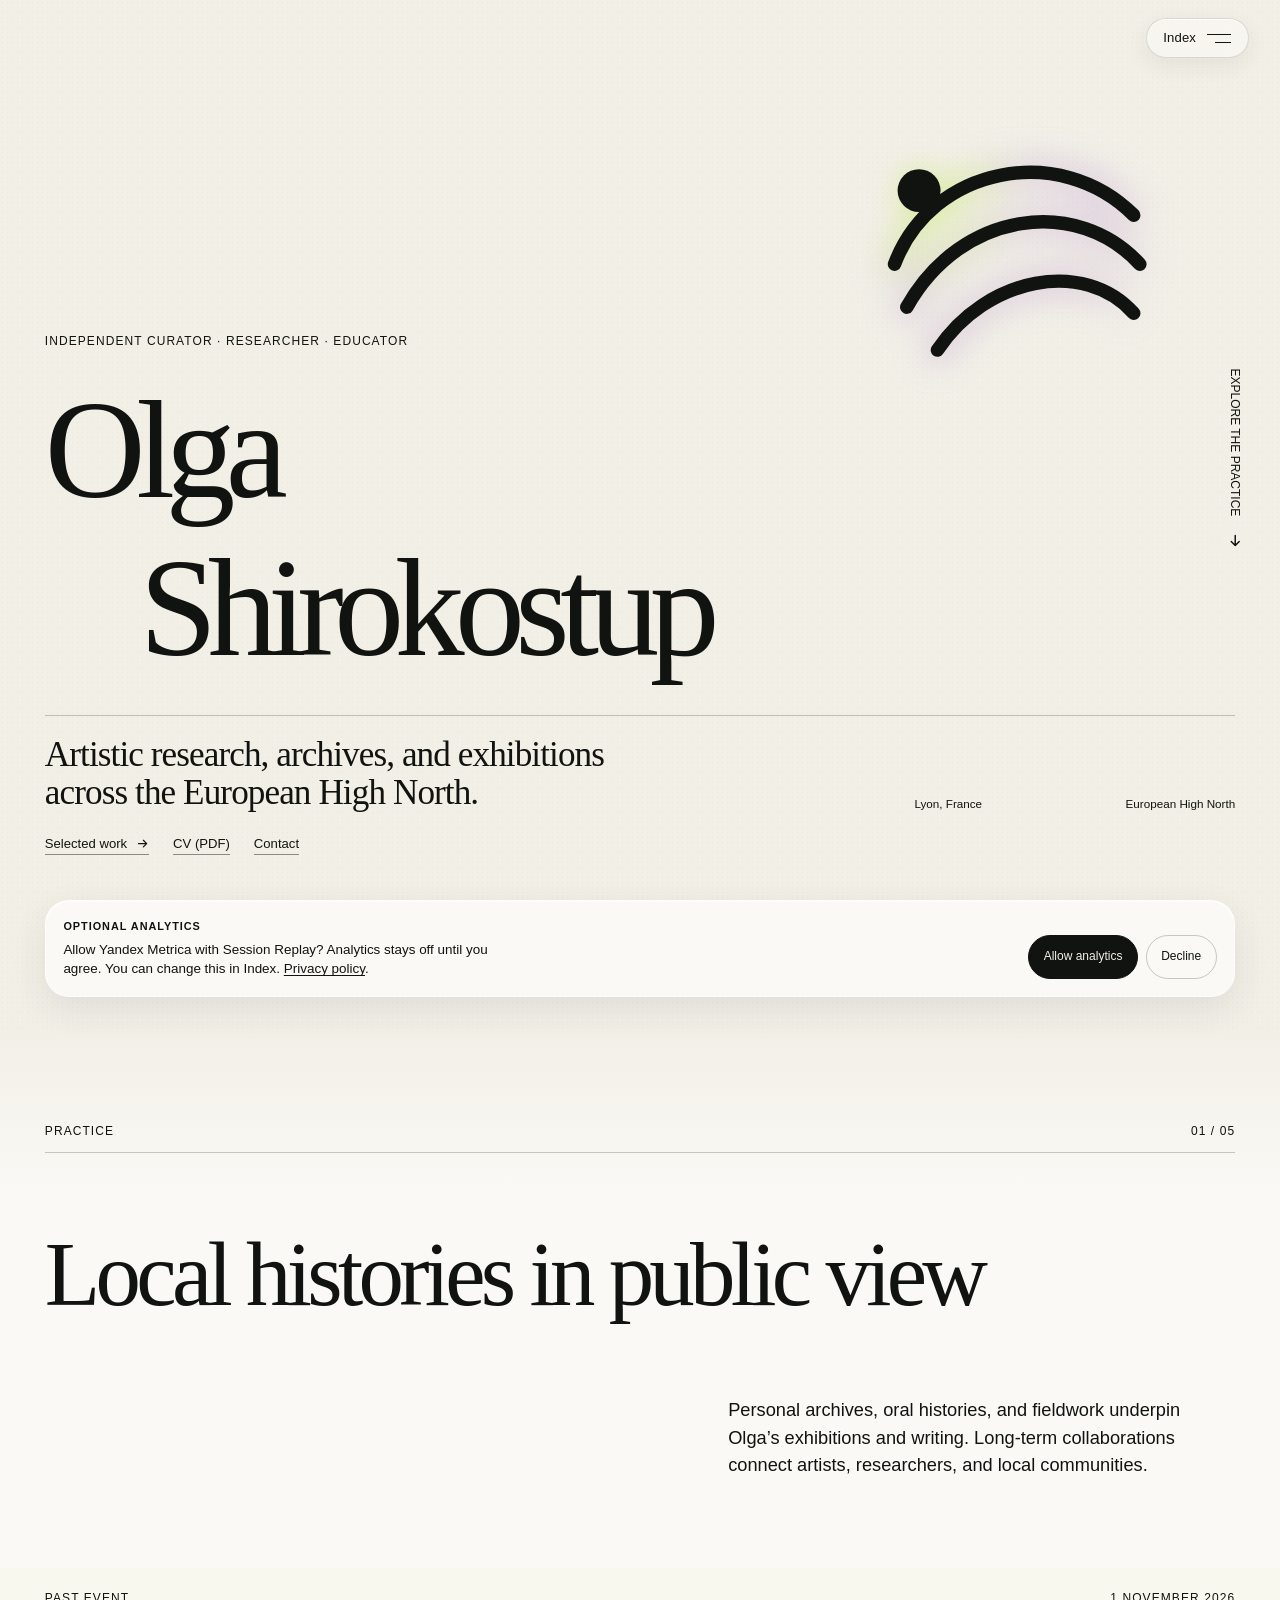
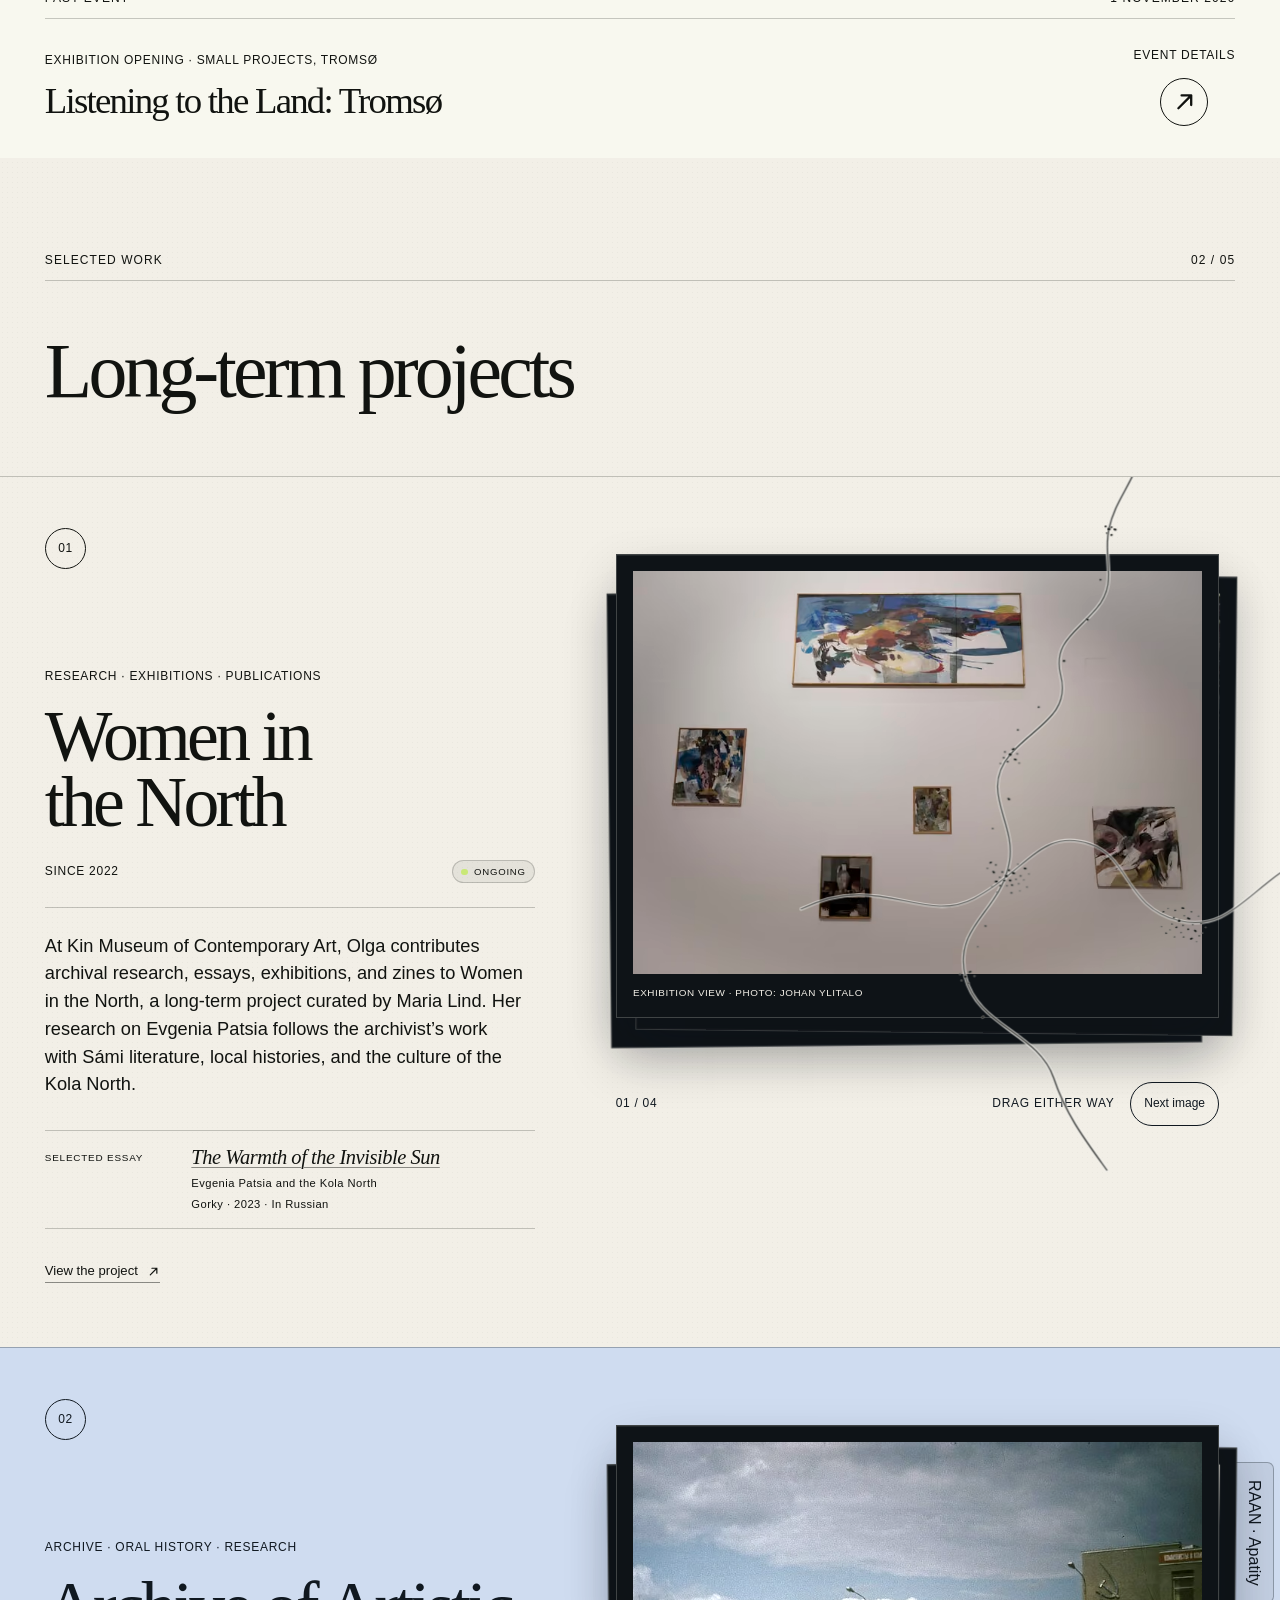
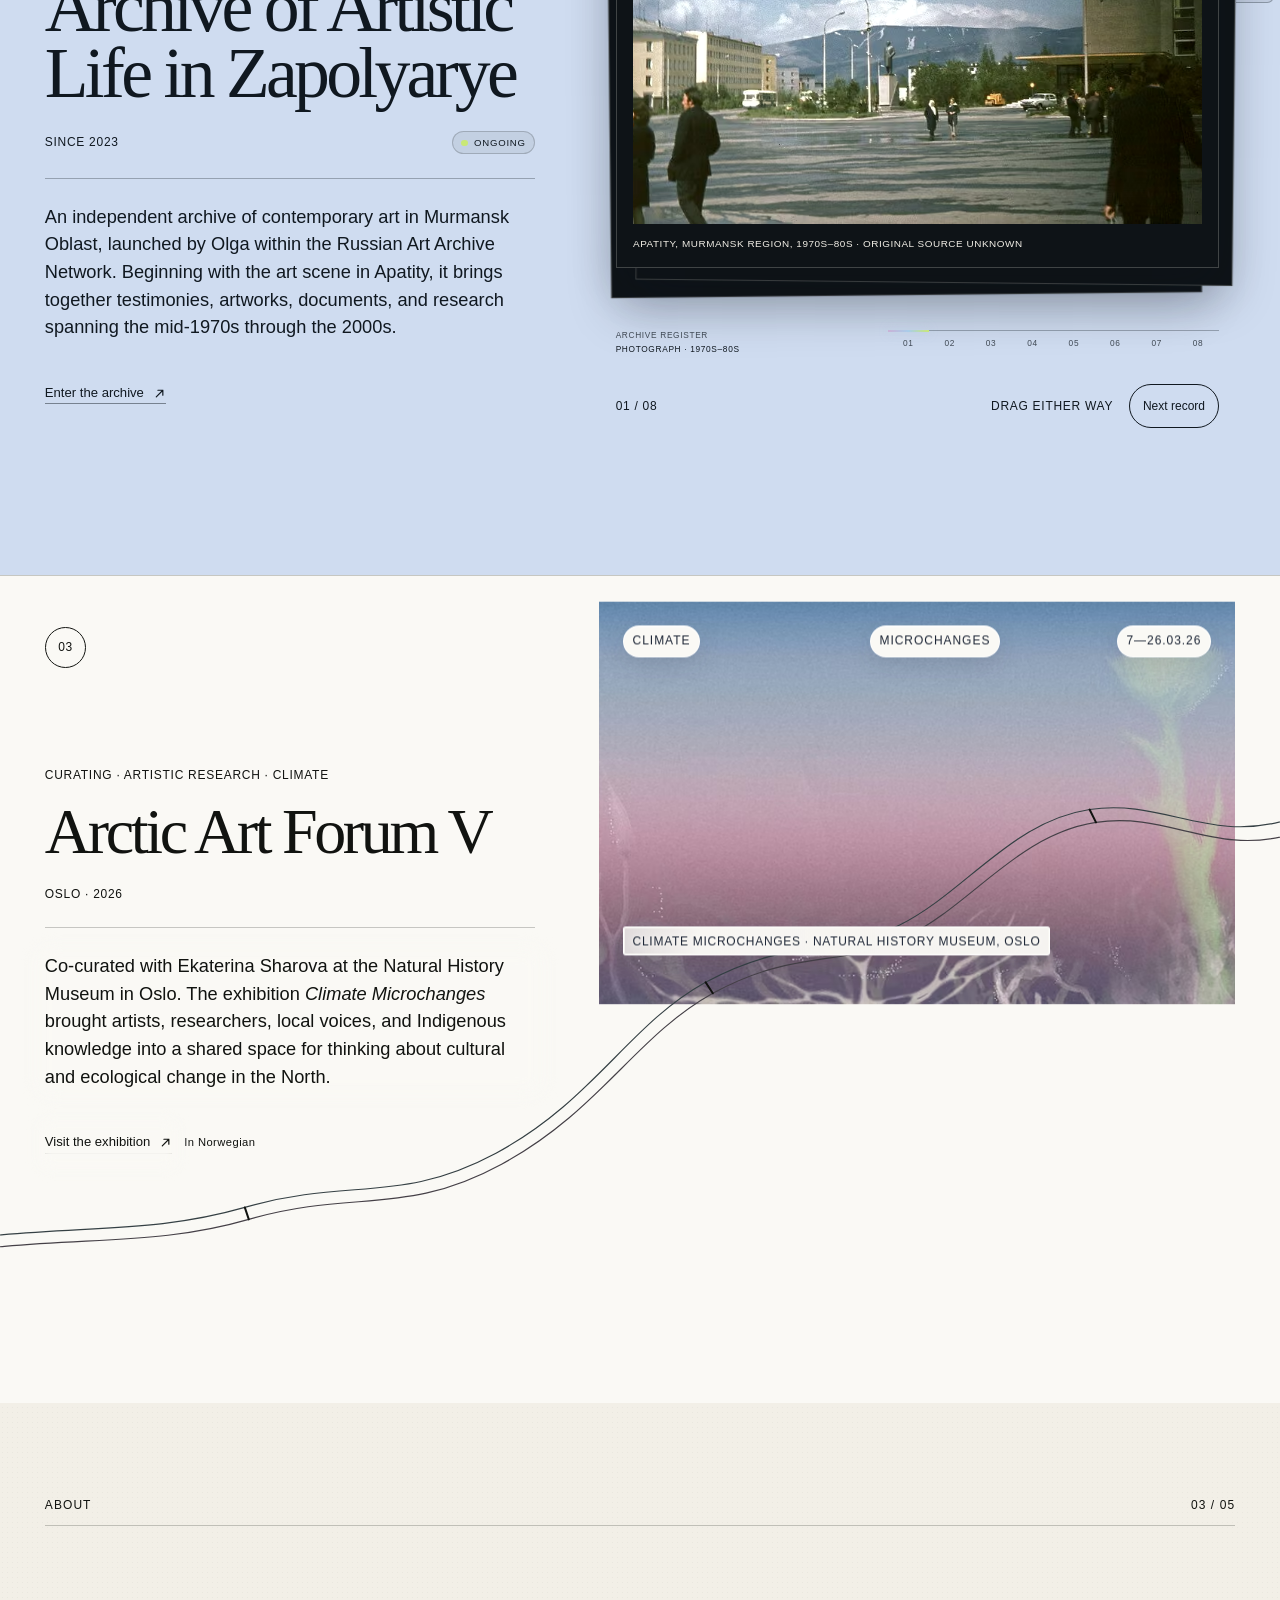
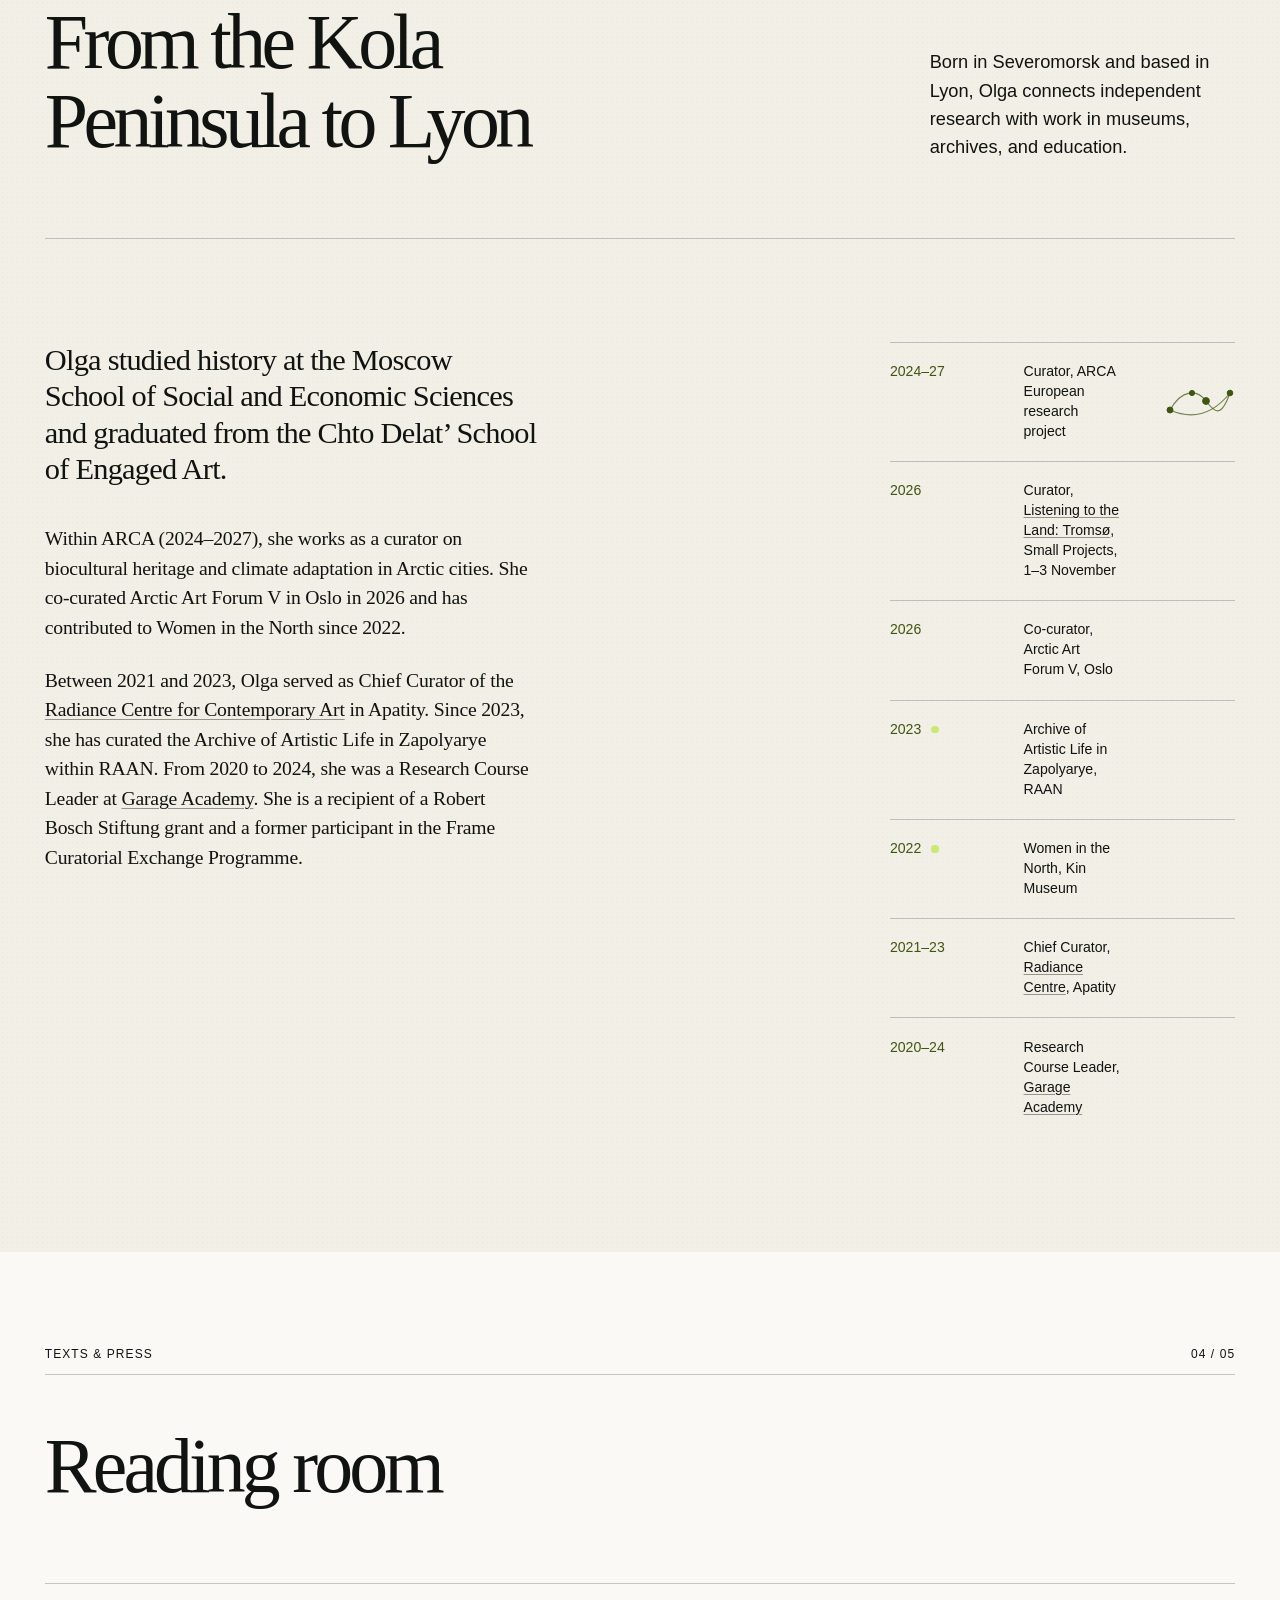
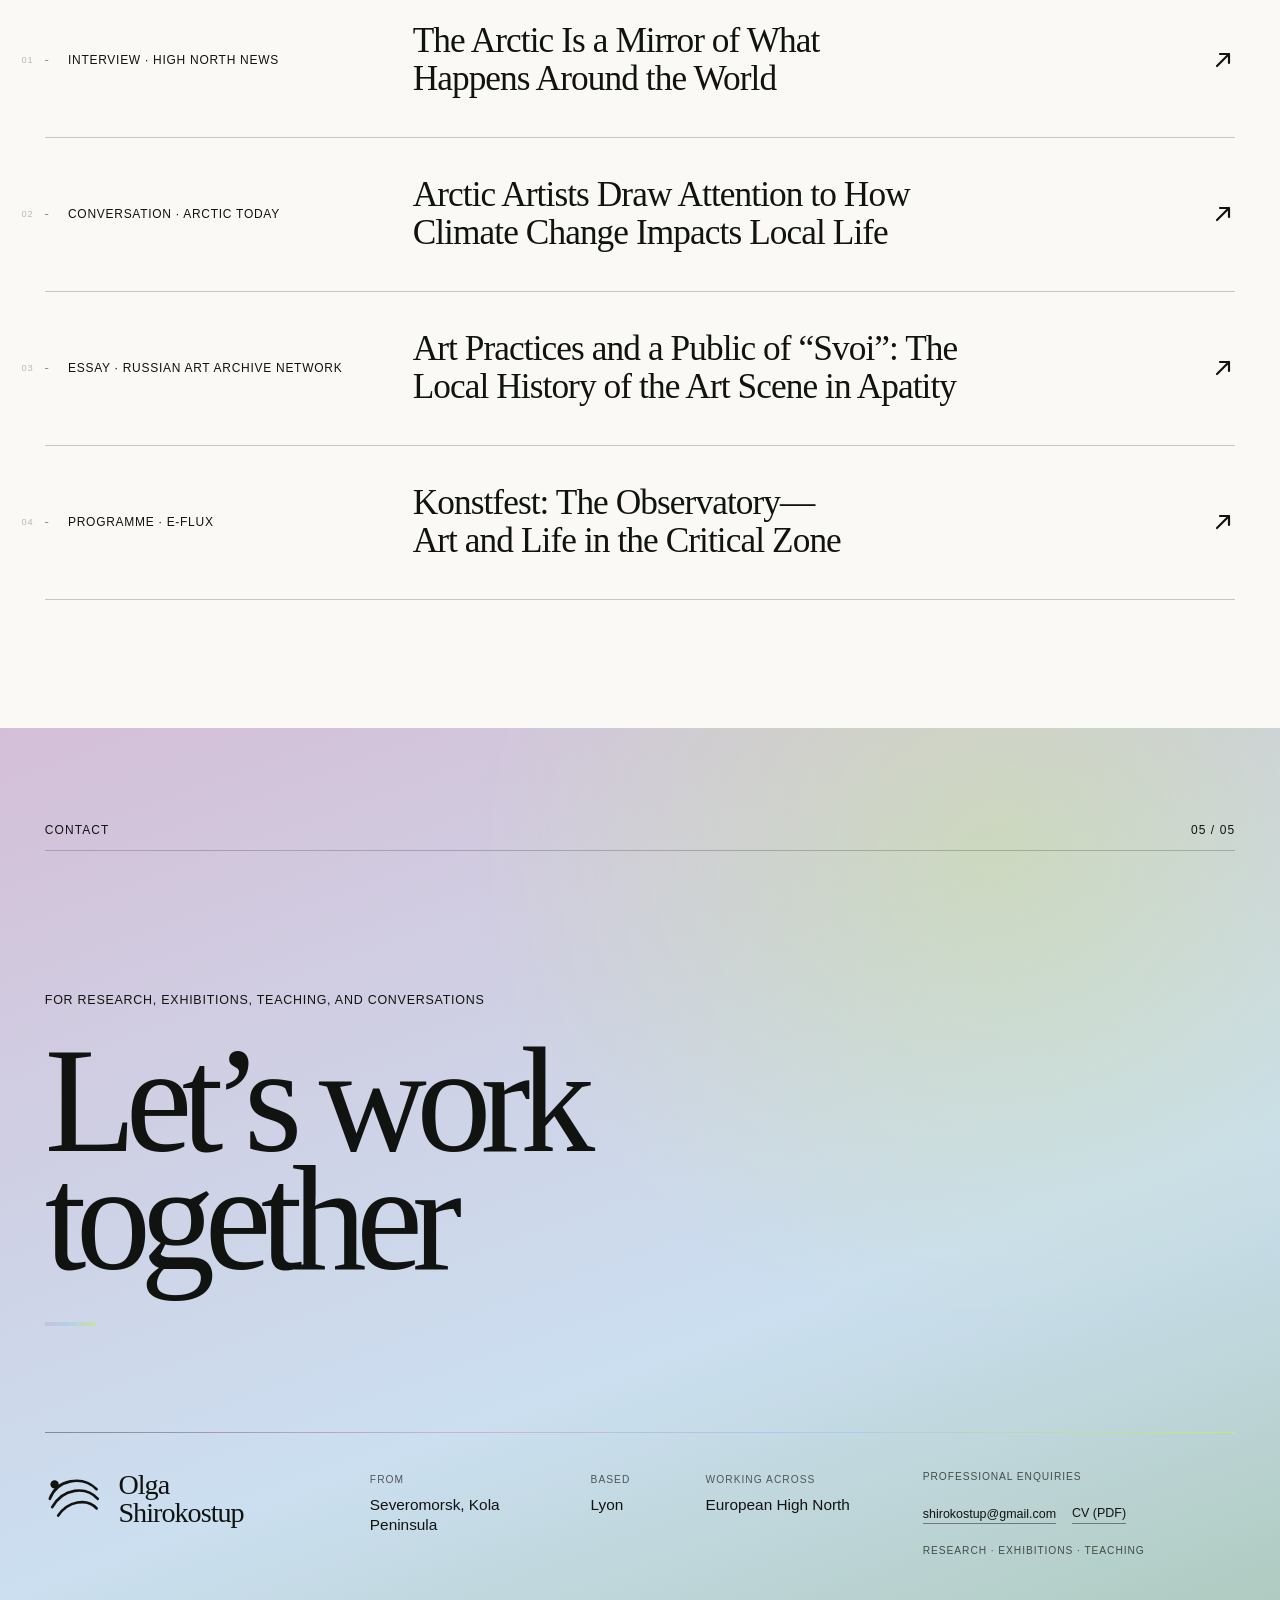
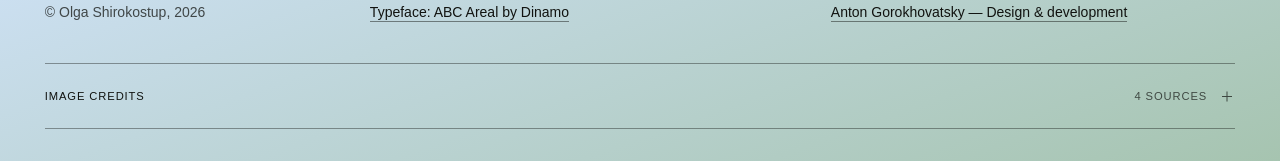
==== commit 285f1d0f: "Revert "Use Arial instead of ABC Areal for the public repository" This reverts commit 82f306de5958a3" ====
--- a/index.html
+++ b/index.html
@@ -13,6 +13,7 @@
     <meta name="theme-color" content="#f2efe7" />
     <title>Olga Shirokostup — Curator, Researcher &amp; Educator</title>
     <link rel="canonical" href="https://shirokostup.site/" />
+    <link rel="preload" href="/assets/fonts/ABCArealVariable-97fb33de45.woff2" as="font" type="font/woff2" crossorigin />
     <link rel="icon" href="/assets/mark.svg?v=3" type="image/svg+xml" />
     <link rel="apple-touch-icon" sizes="180x180" href="/assets/apple-touch-icon.png?v=1" />
 
@@ -107,7 +108,7 @@
         ]
       }
     </script>
-    <link rel="stylesheet" href="styles.css?v=34ccc9e557" />
+    <link rel="stylesheet" href="styles.css?v=f22af2269d" />
     <script>
       (() => {
         const root = document.documentElement;
@@ -1058,6 +1059,7 @@
           <div class="contact__closing">
             <div class="contact__colophon">
               <p>© Olga Shirokostup, 2026</p>
+              <a class="site-credit" href="https://are.al.are.na/"><span class="footer-link__text"><span class="footer-link__label">Typeface: ABC&nbsp;Areal by Dinamo</span></span></a>
             </div>
             <ag-signature class="site-signature" lang="en" role-label="Design &amp; development" href="https://gorokhovatsky.tech/?point=shirokostup" paused>
               <a href="https://gorokhovatsky.tech/?point=shirokostup" rel="author"><span class="footer-link__text"><span class="footer-link__label">Anton Gorokhovatsky — Design &amp; development</span></span></a>
--- a/styles.css
+++ b/styles.css
@@ -1 +1 @@
-:root{color-scheme:light;--font-darkmode: 0;--paper: #f2efe7;--paper-bright: #faf9f5;--editorial-frame: var(--paper-bright);--editorial-frame-solid: var(--paper-bright);--ink: #111310;--ink-soft: #2f332e;--line: rgba(17, 19, 16, 0.22);--ice: #cfdcf0;--lichen: #dceb8e;--rose: #d7bfd0;--moss: #9fb7a3;--aurora-green: #c9e876;--aurora-blue: #a9cdea;--aurora-violet: #c9b2d6;--aurora-glow: rgba(201, 178, 214, 0.52);--aurora-sweep: linear-gradient(90deg, var(--aurora-violet), var(--aurora-blue), var(--aurora-green));--contact-start: #d4bfd7;--contact-middle: #cbdff0;--contact-end: #a6c4b0;--contact-glow: rgba(201, 232, 118, 0.34);--texture-dot: rgba(17, 19, 16, 0.035);--glass-background: rgba(242, 239, 231, 0.72);--glass-background-dense: rgba(242, 239, 231, 0.78);--glass-border: rgba(255, 255, 255, 0.74);--glass-line: rgba(17, 19, 16, 0.18);--glass-highlight: rgba(255, 255, 255, 0.68);--glass-control: rgba(250, 249, 245, 0.22);--glass-control-active: rgba(255, 255, 255, 0.68);--glass-sheen: linear-gradient( 135deg, rgba(255, 255, 255, 0.34), rgba(169, 205, 234, 0.12) 45%, rgba(201, 178, 214, 0.08) 70%, transparent );--glass-shadow: 0 12px 36px rgba(39, 49, 60, 0.09), inset 0 1px 0 rgba(255, 255, 255, 0.68);--index-material-background: rgba(250, 249, 245, 0.64);--index-material-border: rgba(17, 19, 16, 0.13);--index-material-highlight: rgba(255, 255, 255, 0.72);--index-material-shadow: 0 7px 22px rgba(30, 36, 31, 0.07), inset 0 1px 0 var(--index-material-highlight);--orbit-line: rgba(17, 19, 16, 0.11);--orbit-line-soft: rgba(17, 19, 16, 0.08);--orbit-line-active: rgba(17, 19, 16, 0.24);--inverse-line: rgba(242, 239, 231, 0.26);--inverse-accent: #dceb8e;--menu-accent: #405610;--accent-ink: #111310;--accent-line: rgba(17, 19, 16, 0.4);--archive-ink: #101820;--archive-line: rgba(16, 24, 32, 0.3);--archive-frame: #0e1317;--archive-caption: #f2efe7;--forum-ink: #1e2737;--forum-label: #faf9f5;--forum-label-line: rgba(30, 39, 55, 0.2);--contact-line: rgba(17, 19, 16, 0.4);--duration-instant: 120ms;--duration-fast: 180ms;--duration-responsive: 260ms;--duration-medium: 420ms;--duration-slow: 680ms;--underline-clearance: 0.16em;--ease-enter: cubic-bezier(0.16, 1, 0.3, 1);--ease-exit: cubic-bezier(0.7, 0, 0.84, 0);--ease-move: cubic-bezier(0.65, 0, 0.35, 1);--ease-settle: cubic-bezier(0.22, 1, 0.36, 1);--gutter: clamp(1.25rem, 3.5vw, 4.5rem);--section-top-clearance: clamp(6rem, 10vh, 8rem);--type-hero: clamp(3.1rem, calc(1.05rem + 9.6vw), 10.5rem);--type-feature-heading: clamp(2.8rem, calc(0.5rem + 5.45vw), 7rem);--type-project-heading: clamp(3.1rem, calc(1.4rem + 3.85vw), 6.4rem);--type-reading-heading: clamp(1.45rem, calc(0.75rem + 1.82vw), 3rem);--type-display-lead: clamp(1.45rem, calc(0.35rem + 2.31vw), 2.85rem);--type-editorial-copy: clamp(1.65rem, calc(0.65rem + 2.08vw), 3rem);--type-body-lead: clamp(1rem, calc(0.9rem + 0.3vw), 1.3rem);--type-body: 1rem;--type-meta: 0.75rem;--measure-statement: 35ch;--measure-prose: 50ch;--measure-prose-narrow: 40ch;--measure-editorial: 32ch;--serif: "Iowan Old Style", "Palatino Linotype", "Book Antiqua", Palatino, Georgia, serif;--sans: Arial, Helvetica, sans-serif}::view-transition-old(root),::view-transition-new(root){animation-duration:var(--duration-medium);animation-timing-function:var(--ease-move);mix-blend-mode:normal}:root.is-theme-transitioning body,:root.is-theme-transitioning .site-index,:root.is-theme-transitioning .site-index__top,:root.is-theme-transitioning .site-index__preferences,:root.is-theme-transitioning .project--forum,:root.is-theme-transitioning .texts{transition:color var(--duration-medium) var(--ease-move),background-color var(--duration-medium) var(--ease-move),border-color var(--duration-medium) var(--ease-move)}:root[data-theme=dark]{color-scheme:dark;--font-darkmode: 1;--paper: #11130f;--paper-bright: #171a15;--editorial-frame: transparent;--editorial-frame-solid: var(--paper);--ink: #f3f0e8;--ink-soft: #c8ccc3;--line: rgba(243, 240, 232, 0.27);--ice: #26394c;--lichen: #c6db72;--rose: #5e4658;--moss: #344b3d;--aurora-green: #b9df6d;--aurora-blue: #6f9fc4;--aurora-violet: #9574b3;--aurora-glow: rgba(149, 116, 179, 0.48);--contact-start: #4a3658;--contact-middle: #233a55;--contact-end: #21483f;--contact-glow: rgba(185, 223, 109, 0.18);--texture-dot: rgba(243, 240, 232, 0.045);--glass-background: rgba(17, 19, 15, 0.66);--glass-background-dense: rgba(17, 19, 15, 0.76);--glass-border: rgba(243, 240, 232, 0.16);--glass-line: rgba(243, 240, 232, 0.18);--glass-highlight: rgba(243, 240, 232, 0.1);--glass-control: rgba(243, 240, 232, 0.045);--glass-control-active: rgba(243, 240, 232, 0.14);--glass-sheen: linear-gradient( 135deg, rgba(243, 240, 232, 0.1), rgba(111, 159, 196, 0.08) 45%, rgba(149, 116, 179, 0.06) 70%, transparent );--glass-shadow: 0 14px 38px rgba(0, 0, 0, 0.24), inset 0 1px 0 rgba(243, 240, 232, 0.1);--index-material-background: rgba(17, 19, 15, 0.6);--index-material-border: rgba(243, 240, 232, 0.18);--index-material-highlight: rgba(243, 240, 232, 0.12);--index-material-shadow: 0 8px 24px rgba(0, 0, 0, 0.14), inset 0 1px 0 var(--index-material-highlight);--orbit-line: rgba(243, 240, 232, 0.13);--orbit-line-soft: rgba(243, 240, 232, 0.09);--orbit-line-active: rgba(243, 240, 232, 0.26);--inverse-line: rgba(17, 19, 16, 0.28);--inverse-accent: #4d6515;--menu-accent: #c9e876;--accent-ink: #11130f;--accent-line: rgba(17, 19, 15, 0.46);--archive-ink: #f2f6fa;--archive-line: rgba(242, 246, 250, 0.3);--archive-frame: #080c11;--archive-caption: #f3f0e8;--contact-line: rgba(243, 240, 232, 0.42)}@media(prefers-color-scheme:dark){:root:not([data-theme]){color-scheme:dark;--font-darkmode: 1;--paper: #11130f;--paper-bright: #171a15;--editorial-frame: transparent;--editorial-frame-solid: var(--paper);--ink: #f3f0e8;--ink-soft: #c8ccc3;--line: rgba(243, 240, 232, 0.27);--ice: #26394c;--lichen: #c6db72;--rose: #5e4658;--moss: #344b3d;--aurora-green: #b9df6d;--aurora-blue: #6f9fc4;--aurora-violet: #9574b3;--aurora-glow: rgba(149, 116, 179, 0.48);--contact-start: #4a3658;--contact-middle: #233a55;--contact-end: #21483f;--contact-glow: rgba(185, 223, 109, 0.18);--texture-dot: rgba(243, 240, 232, 0.045);--glass-background: rgba(17, 19, 15, 0.66);--glass-background-dense: rgba(17, 19, 15, 0.76);--glass-border: rgba(243, 240, 232, 0.16);--glass-line: rgba(243, 240, 232, 0.18);--glass-highlight: rgba(243, 240, 232, 0.1);--glass-control: rgba(243, 240, 232, 0.045);--glass-control-active: rgba(243, 240, 232, 0.14);--glass-sheen: linear-gradient( 135deg, rgba(243, 240, 232, 0.1), rgba(111, 159, 196, 0.08) 45%, rgba(149, 116, 179, 0.06) 70%, transparent );--glass-shadow: 0 14px 38px rgba(0, 0, 0, 0.24), inset 0 1px 0 rgba(243, 240, 232, 0.1);--index-material-background: rgba(17, 19, 15, 0.6);--index-material-border: rgba(243, 240, 232, 0.18);--index-material-highlight: rgba(243, 240, 232, 0.12);--index-material-shadow: 0 8px 24px rgba(0, 0, 0, 0.14), inset 0 1px 0 var(--index-material-highlight);--orbit-line: rgba(243, 240, 232, 0.13);--orbit-line-soft: rgba(243, 240, 232, 0.09);--orbit-line-active: rgba(243, 240, 232, 0.26);--inverse-line: rgba(17, 19, 16, 0.28);--inverse-accent: #4d6515;--menu-accent: #c9e876;--accent-ink: #11130f;--accent-line: rgba(17, 19, 15, 0.46);--archive-ink: #f2f6fa;--archive-line: rgba(242, 246, 250, 0.3);--archive-frame: #080c11;--archive-caption: #f3f0e8;--contact-line: rgba(243, 240, 232, 0.42)}}*,*::before,*::after{box-sizing:border-box}html{scroll-behavior:smooth;background:var(--paper)}html,body{max-width:100%;overflow-x:hidden}@supports (overflow-x: clip){html,body{overflow-x:clip}}body{margin:0;color:var(--ink);background-color:var(--paper);background-image:radial-gradient(var(--texture-dot) 0.65px,transparent 0.65px);background-size:5px 5px;font-family:var(--sans);font-variation-settings:"DRKM" var(--font-darkmode);font-size:var(--type-body);line-height:1.4;overflow-wrap:anywhere;font-kerning:normal;font-synthesis:none;text-rendering:optimizeLegibility;-webkit-text-size-adjust:100%;-webkit-font-smoothing:antialiased}a{text-decoration-skip-ink:auto;text-underline-offset:var(--underline-clearance)}h1,h2,h3,.texts__list strong{text-wrap:balance}p,figcaption,.timeline li>span:last-child{text-wrap:pretty}html.menu-open,body.menu-open{overflow:hidden;overscroll-behavior:none}img{display:block;max-width:100%}.route-reveal-path{fill:none;stroke:#fff;stroke-width:var(--route-reveal-width, 12);stroke-linecap:round;stroke-linejoin:round;stroke-dasharray:none;stroke-dashoffset:0}.js .route-reveal-path{stroke-dasharray:var(--route-draw-length);stroke-dashoffset:var(--route-draw-length)}@keyframes route-reveal-draw{to{stroke-dashoffset:0}}.icon-sprite{position:absolute;width:0;height:0;overflow:hidden;pointer-events:none}.arrow-icon{display:block;width:1em;height:1em;overflow:visible;fill:none;stroke:currentColor;stroke-linecap:round;stroke-linejoin:round;stroke-width:1.45}a{color:inherit}a[href],button:not(:disabled),summary,[role=button],[role=link]{cursor:pointer}button,summary{font:inherit}button{color:inherit}::selection{color:var(--accent-ink);background:var(--lichen)}:focus-visible{outline:1px solid color-mix(in srgb,currentColor 78%,transparent);outline-offset:3px}:root.is-pointer-navigation :focus-visible{outline:none}.skip-link{font-variation-settings:"DRKM" calc(1 - var(--font-darkmode));position:fixed;top:1rem;left:1rem;z-index:1000;padding:0.75rem 1rem;color:var(--paper);background:var(--ink);transform:translateY(-150%);transition:transform var(--duration-responsive) var(--ease-enter)}.skip-link:focus{transform:translateY(0)}.reading-progress{position:fixed;inset:0 0 auto;z-index:200;height:3px;pointer-events:none}.reading-progress span{display:block;width:100%;height:100%;background:var(--aurora-sweep);transform:scaleX(0);transform-origin:left}.cursor-trail{position:fixed;z-index:90;inset:0;width:100vw;height:100vh;opacity:1;pointer-events:none;transition:opacity 90ms linear}.cursor-trail.is-over-interactive{opacity:0}.site-header{position:fixed;z-index:100;top:0;right:0;left:0;display:flex;align-items:center;justify-content:space-between;min-height:76px;padding:0.75rem var(--gutter);color:var(--ink);background:transparent;border-bottom:0;box-shadow:none;transition:color var(--duration-fast) var(--ease-move),min-height var(--duration-responsive) var(--ease-move),padding var(--duration-responsive) var(--ease-move)}.site-header[data-header-ink=dark]{font-variation-settings:"DRKM" 0;--index-material-background: rgba(250, 249, 245, 0.64);--index-material-border: rgba(17, 19, 16, 0.13);--index-material-highlight: rgba(255, 255, 255, 0.72);--index-material-shadow: 0 7px 22px rgba(30, 36, 31, 0.07), inset 0 1px 0 var(--index-material-highlight);color:#111310}.site-header[data-header-ink=light]{font-variation-settings:"DRKM" 1;--index-material-background: rgba(17, 19, 15, 0.6);--index-material-border: rgba(243, 240, 232, 0.18);--index-material-highlight: rgba(243, 240, 232, 0.12);--index-material-shadow: 0 8px 24px rgba(0, 0, 0, 0.14), inset 0 1px 0 var(--index-material-highlight);color:#f3f0e8}.site-header.is-scrolled{min-height:68px;padding-top:0.5rem;padding-bottom:0.5rem;background:transparent}.site-header__actions{display:flex;gap:0.75rem;align-items:center;margin-left:auto;padding:0}.brand{display:inline-flex;align-items:center;justify-content:center;min-width:56px;min-height:56px;color:inherit;text-decoration:none;visibility:visible;opacity:1;transform:translateY(0);transition:visibility 0s linear 0s,opacity var(--duration-fast) var(--ease-enter),transform var(--duration-responsive) var(--ease-enter)}.brand:focus-visible{border-radius:999px;outline-width:1px;outline-offset:2px}.site-header.is-scrolled .brand{visibility:hidden;pointer-events:none;opacity:0;transform:translateY(-0.35rem);transition-duration:0s,var(--duration-fast),var(--duration-responsive);transition-timing-function:linear,var(--ease-exit),var(--ease-exit);transition-delay:var(--duration-responsive),0s,0s}.brand__mark{width:44px;height:44px;overflow:visible;fill:none;stroke:currentColor;stroke-linecap:round;stroke-linejoin:round;stroke-width:2.2}.site-header .brand__mark{width:52px;height:52px}.brand__mark circle{fill:currentColor;stroke:none}.theme-choice,.index-button,.index-close{font-size:0.82rem;letter-spacing:0.01em}.brand__name{position:absolute;width:1px;height:1px;padding:0;margin:-1px;overflow:hidden;clip:rect(0 0 0 0);white-space:nowrap;border:0}.index-button,.index-close{display:inline-flex;gap:0.8rem;align-items:center;min-height:44px;padding:0.65rem 0.15rem;background:none;border:0;cursor:pointer}.no-js .theme-switcher{display:none}.no-js .site-header--portfolio{position:absolute}.no-js .site-header--portfolio .site-header__actions{width:100%;justify-content:flex-start}.no-js .index-button,.js .fallback-nav{display:none}.fallback-nav{display:flex;flex-wrap:wrap;gap:0 1.25rem;font-size:0.875rem}.fallback-nav a{display:inline-flex;align-items:center;min-height:44px;text-underline-offset:var(--underline-clearance)}.theme-switcher{position:relative;display:flex;align-items:center;gap:0.12rem;padding:0.2rem;background:transparent;border:0;border-radius:0;box-shadow:none}.theme-switcher::before{content:none}.theme-choice{position:relative;display:inline-flex;align-items:center;justify-content:center;gap:0;width:44px;min-width:44px;min-height:44px;padding:0;color:inherit;background:transparent;border:0;border-radius:0.35rem;cursor:pointer;opacity:0.62;transition:color var(--duration-fast) var(--ease-move),opacity var(--duration-fast) var(--ease-move),transform var(--duration-fast) var(--ease-move)}.theme-choice:hover{opacity:0.8}.theme-choice[aria-pressed=true]{background:transparent;box-shadow:none;font-weight:600;opacity:1}.theme-choice::after{content:none}.theme-choice:active{transform:translateY(1px)}.theme-choice:focus-visible{outline-width:1px;outline-offset:0}.theme-choice__icon{position:relative;width:0.72rem;height:0.72rem;flex:0 0 auto;border-radius:50%;scale:1;transition:scale var(--duration-responsive) var(--ease-move),opacity var(--duration-fast) var(--ease-move)}.theme-choice[aria-pressed=true] .theme-choice__icon{scale:1.06}.theme-choice__icon--system{overflow:hidden;background:linear-gradient(90deg,currentColor 50%,transparent 50%);border:1px solid currentColor}.theme-choice__icon--light{background:currentColor;border:1px solid currentColor}.theme-choice__icon--dark{box-shadow:inset -5px -1px 0 currentColor;transform:translate(-1px,-1px) rotate(-16deg)}.theme-choice__label{position:absolute;width:1px;height:1px;padding:0;margin:-1px;overflow:hidden;clip:rect(0 0 0 0);white-space:nowrap;border:0}.brand{gap:1.05rem;min-height:48px;padding:0}.index-button{position:relative;isolation:isolate;gap:0.7rem;width:auto;min-width:0;min-height:48px;padding:0 0.25rem 0 0.5rem;justify-content:center;border-radius:999px;transition:transform var(--duration-responsive) var(--ease-move)}.index-button::before{position:absolute;z-index:-1;inset:0.25rem -0.85rem 0.25rem -0.55rem;background:var(--index-material-background);border:1px solid var(--index-material-border);border-radius:999px;box-shadow:var(--index-material-shadow);content:"";transform:scale(1);-webkit-backdrop-filter:blur(14px) saturate(118%);backdrop-filter:blur(14px) saturate(118%);transition:background-color var(--duration-fast) var(--ease-move),border-color var(--duration-fast) var(--ease-move),transform var(--duration-responsive) var(--ease-move)}.index-button:hover{color:inherit;transform:translateY(-1px)}.index-button:hover::before{transform:scale(1.015)}.index-button:active{transform:translateY(0) scale(0.985)}.index-button:focus-visible{outline:none}:root:not(.is-pointer-navigation) .index-button:focus-visible::before{border-color:color-mix(in srgb,currentColor 64%,transparent);box-shadow:var(--index-material-shadow),inset 0 0 0 1px color-mix(in srgb,currentColor 34%,transparent)}.index-button__label{position:static;width:auto;height:auto;padding:0;margin:0;overflow:visible;clip:auto;white-space:nowrap}.index-button__glyph{position:relative;display:block;width:24px;height:15px}.index-button__glyph i{position:absolute;top:calc(50% - 0.5px);display:block;width:100%;height:1px;border-top:1px solid currentColor;transform-origin:center;transition:transform var(--duration-responsive) var(--ease-move),width var(--duration-responsive) var(--ease-move)}.index-button__glyph i:first-child{transform:translateY(-4px) rotate(0deg)}.index-button__glyph i:last-child{right:0;width:68%;transform:translateY(4px) rotate(0deg)}.index-button:hover .index-button__glyph i:last-child{width:100%}.menu-open .site-header{opacity:0}.site-index{width:100%;max-width:none;height:100dvh;max-height:100dvh;margin:0;padding:0;color:var(--ink);background-color:var(--paper);background-image:var(--glass-sheen);border:1px solid var(--glass-border);box-shadow:var(--glass-shadow);overflow:hidden;transform-origin:top center}.site-index[open]{display:grid;grid-template-rows:auto minmax(0,1fr);animation:index-in 520ms var(--ease-enter) both}.site-index.is-closing{animation:index-out 300ms var(--ease-exit) both}.site-index::backdrop{background:rgba(17,19,16,0.4)}.site-index[open]::backdrop{animation:index-backdrop-in 360ms var(--ease-enter) both}.site-index.is-closing::backdrop{animation:index-backdrop-out var(--duration-responsive) var(--ease-exit) both}.site-index__top{position:relative;display:flex;align-items:center;justify-content:space-between;min-height:76px;padding:0.75rem var(--gutter)}.site-index__top::after{position:absolute;right:0;bottom:0;left:0;height:1px;background:linear-gradient(90deg,var(--line),var(--aurora-violet),var(--aurora-blue),var(--aurora-green));content:"";opacity:0.72}.site-index__identity{display:flex;gap:0.9rem;align-items:center;font-size:0.82rem;transform:translateY(0.5px)}.index-close{min-height:48px;border-radius:999px}.index-close:focus-visible{outline-width:1px;outline-offset:-3px}.index-close .index-button__glyph{width:28px}.menu-open .site-index:not(.is-closing) .index-close .index-button__glyph i:first-child{transform:translateY(0) rotate(45deg)}.menu-open .site-index:not(.is-closing) .index-close .index-button__glyph i:last-child{width:100%;transform:translateY(0) rotate(-45deg)}.site-index__body{display:grid;grid-template-columns:minmax(0,3fr) minmax(16rem,1fr);gap:var(--gutter);align-items:end;min-height:0;padding:5vh var(--gutter) 6vh;overflow-x:hidden;overflow-y:auto;overscroll-behavior:contain;scrollbar-color:color-mix(in srgb,currentColor 38%,transparent) transparent;scrollbar-gutter:stable;scrollbar-width:thin;-webkit-overflow-scrolling:touch}.index-nav{margin:0;padding:0;list-style:none}.index-nav a{position:relative;display:grid;grid-template-columns:3.2rem auto;align-items:baseline;width:fit-content;max-width:100%;padding:0.07em 2.2rem 0.07em 0;font-family:var(--serif);font-size:clamp(3.3rem,8vw,8.5rem);line-height:0.95;letter-spacing:-0.055em;text-decoration:none;transition:color var(--duration-fast) var(--ease-move),transform var(--duration-responsive) var(--ease-settle)}.index-nav a::after{position:absolute;top:50%;right:0.35rem;width:0.48rem;height:0.48rem;background:var(--aurora-sweep);border-radius:50%;box-shadow:0 0 1rem color-mix(in srgb,var(--aurora-blue) 42%,transparent);content:"";opacity:0;transform:translateY(-50%) scale(0.4);transition:opacity var(--duration-fast) var(--ease-move),transform var(--duration-responsive) var(--ease-settle)}.index-nav a span{align-self:start;padding-top:0.9em;font-family:var(--sans);font-size:0.7rem;letter-spacing:0}.index-nav a:hover,.index-nav a:focus-visible,.index-nav a[aria-current=location]{color:var(--menu-accent);transform:translateX(0.045em)}.index-nav a[aria-current=location]::after{opacity:1;transform:translateY(-50%) scale(1)}.site-index__meta{display:grid;gap:1.5rem;align-self:end;padding-bottom:0.65rem;font-size:clamp(0.85rem,1.1vw,1.1rem)}.site-index__meta p{margin:0}.professional-contact{display:grid;gap:0.5rem;align-content:start}.professional-contact__label,.professional-contact__note{font-size:0.64rem;letter-spacing:0.09em;text-transform:uppercase;opacity:0.7}.professional-contact a{display:inline-flex;align-items:center;width:fit-content;max-width:100%;min-height:44px;background-image:linear-gradient(90deg,color-mix(in srgb,currentColor 46%,transparent),color-mix(in srgb,currentColor 46%,transparent)),var(--aurora-sweep);background-position:left calc(50% + 0.72em);background-repeat:no-repeat;background-size:100% 1px,0 2px;text-decoration:none;transition:background-size var(--duration-responsive) var(--ease-move)}.professional-contact__actions{display:flex;gap:0.35rem 1rem;align-items:center;flex-wrap:wrap}.professional-contact__actions a:last-child{gap:0.3rem;background-image:none}.professional-contact__cv-label{display:inline-block;padding-bottom:0.12rem;background-image:linear-gradient(90deg,color-mix(in srgb,currentColor 46%,transparent),color-mix(in srgb,currentColor 46%,transparent)),var(--aurora-sweep);background-position:left bottom;background-repeat:no-repeat;background-size:100% 1px,0 2px;transition:background-size var(--duration-responsive) var(--ease-move)}.professional-contact__cv-arrow{display:none}.professional-contact__actions a:last-child:hover .professional-contact__cv-label,.professional-contact__actions a:last-child:focus-visible .professional-contact__cv-label{background-size:0 1px,100% 2px}.professional-contact a:hover,.professional-contact a:focus-visible{background-size:0 1px,100% 2px}.site-index__preferences{display:grid;gap:0.85rem;padding-top:1.2rem;border-top:1px solid var(--line)}.site-index__theme,.site-index__motion,.site-index__analytics{display:grid;gap:0.55rem}.site-index__meta-label{font-size:0.64rem;letter-spacing:0.09em;text-transform:uppercase;opacity:0.62}.site-index__theme .theme-switcher{width:fit-content;margin-left:-0.45rem;padding:0}.site-index__theme .theme-choice{gap:0.42rem;width:auto;min-width:0;padding:0 0.45rem}.site-index__theme .theme-choice__label{position:static;width:auto;height:auto;padding:0;margin:0;overflow:visible;clip:auto;white-space:nowrap;border:0;font-size:0.72rem}.motion-switcher,.analytics-switcher{display:flex;width:fit-content;margin-left:-0.45rem}.motion-choice,.analytics-choice{position:relative;display:inline-flex;align-items:center;min-height:44px;padding:0 0.45rem;color:inherit;background:transparent;border:0;cursor:pointer;font-size:0.72rem;opacity:0.62;transition:opacity var(--duration-fast) var(--ease-move),transform var(--duration-fast) var(--ease-move)}.motion-choice::after,.analytics-choice::after{content:none}.motion-choice:hover,.analytics-choice:hover{opacity:0.82}.motion-choice[aria-pressed=true],.analytics-choice[aria-pressed=true]{font-weight:600;opacity:1}.motion-choice:active,.analytics-choice:active{transform:scale(0.96)}.motion-choice:focus-visible,.analytics-choice:focus-visible{border-radius:0.35rem;outline-width:1px;outline-offset:-2px}.site-index__analytics-note{max-width:32ch;margin:0;font-size:0.68rem;line-height:1.45;opacity:0.68}.site-index__analytics-note a,.analytics-consent a{color:inherit;text-decoration-line:underline;text-decoration-thickness:1px;text-underline-offset:var(--underline-clearance);text-decoration-skip-ink:auto}.analytics-consent{position:relative;display:grid;grid-template-columns:minmax(0,1fr) auto;gap:1.25rem;align-items:end;width:calc(100% - (2 * var(--gutter)));margin:0 var(--gutter) 2rem;padding:1.1rem;overflow-y:auto;color:var(--ink);background:var(--paper-bright);border:1px solid var(--glass-border);border-radius:1.5rem;box-shadow:var(--glass-shadow);corner-shape:superellipse(1.55)}.analytics-consent[hidden]{display:none}.analytics-consent__copy{display:grid;gap:0.38rem;max-width:50ch}.analytics-consent__copy p{margin:0}.analytics-consent__title{font-size:0.68rem;font-weight:700;letter-spacing:0.09em;text-transform:uppercase}.analytics-consent__copy p:last-child{font-size:0.84rem;line-height:1.45}.analytics-consent__actions{display:flex;flex-wrap:wrap;gap:0.5rem;align-items:center}.analytics-consent__actions button{min-height:44px;padding:0.65rem 0.9rem;color:inherit;background:transparent;border:1px solid var(--line);border-radius:999px;cursor:pointer;font:inherit;font-size:0.75rem;white-space:normal;transition:color var(--duration-fast) var(--ease-move),background-color var(--duration-fast) var(--ease-move),border-color var(--duration-fast) var(--ease-move),transform var(--duration-fast) var(--ease-move)}.analytics-consent__actions button:hover{border-color:currentColor}.analytics-consent__actions button:active{transform:scale(0.97)}.analytics-consent__actions button:focus-visible{outline-width:2px;outline-offset:2px}.analytics-consent__actions .analytics-consent__allow{font-variation-settings:"DRKM" calc(1 - var(--font-darkmode));color:var(--paper);background:var(--ink);border-color:var(--ink)}@keyframes index-in{from{clip-path:inset(0 0 100% 0);opacity:0.88;transform:translateY(-1.25rem)}to{clip-path:inset(0);opacity:1;transform:translateY(0)}}@keyframes index-out{from{clip-path:inset(0);opacity:1;transform:translateY(0)}to{clip-path:inset(0 0 100% 0);opacity:0.9;transform:translateY(-0.85rem)}}@keyframes index-backdrop-in{from{opacity:0}to{opacity:1}}@keyframes index-backdrop-out{from{opacity:1}to{opacity:0}}@keyframes index-item-in{from{opacity:0;transform:translateY(0.42em)}to{opacity:1;transform:none}}@keyframes index-top-in{from{opacity:0}to{opacity:1}}.site-index[open]:not(.is-closing) .site-index__top{animation:index-top-in var(--duration-responsive) var(--ease-enter) 30ms both}.site-index[open]:not(.is-closing) .index-nav li,.site-index[open]:not(.is-closing) .site-index__meta{animation:index-item-in 480ms var(--ease-enter) both}.site-index[open]:not(.is-closing) .index-nav li:nth-child(1){animation-delay:90ms}.site-index[open]:not(.is-closing) .index-nav li:nth-child(2){animation-delay:130ms}.site-index[open]:not(.is-closing) .index-nav li:nth-child(3){animation-delay:170ms}.site-index[open]:not(.is-closing) .index-nav li:nth-child(4){animation-delay:210ms}.site-index[open]:not(.is-closing) .index-nav li:nth-child(5){animation-delay:250ms}.site-index[open]:not(.is-closing) .site-index__meta{animation-delay:270ms}.section-label{display:flex;justify-content:space-between;padding-bottom:0.9rem;border-bottom:1px solid var(--line);font-size:0.75rem;line-height:1;letter-spacing:0.09em;text-transform:uppercase}.section-label--dark{border-color:var(--accent-line)}.section-label--light{border-color:var(--inverse-line)}.hero{position:relative;display:grid;min-height:100svh;padding:clamp(6rem,13svh,10rem) var(--gutter) 2rem;overflow:hidden}:root.has-active-event .hero{--hero-ticket-clearance: clamp(9rem, 18svh, 11rem);padding-bottom:max(var(--hero-ticket-clearance),calc(var(--event-ticket-height, 0px) + 2rem))}.hero__content{position:relative;z-index:2;align-self:end}.eyebrow{margin:0 0 clamp(1.75rem,4svh,4rem);font-size:var(--type-meta);letter-spacing:0.09em;text-transform:uppercase}.hero__title{display:flex;flex-direction:column;row-gap:0.19em;margin:0;font-family:var(--serif);font-size:min(var(--type-hero),clamp(4.75rem,16svh,10.5rem));font-weight:400;line-height:0.94;letter-spacing:-0.068em}.hero__title span{display:block}.hero__title span:last-child{margin-left:7.4vw}.hero__details{display:grid;grid-template-columns:minmax(0,1.8fr) minmax(13rem,0.7fr);gap:var(--gutter);align-items:end;margin-top:clamp(2rem,4.5svh,5rem);padding-top:1.25rem;border-top:1px solid var(--line)}.hero__statement{max-inline-size:var(--measure-statement);margin:0;font-family:var(--serif);font-size:var(--type-display-lead);line-height:1.08;letter-spacing:-0.026em}.hero__location{display:flex;justify-content:space-between;gap:1rem;font-size:0.73rem}.hero__location span:last-child{text-align:right}.hero__links{display:flex;flex-wrap:wrap;align-items:baseline;gap:0.4rem 1.5rem;max-width:100%;margin-top:0.75rem}.scroll-cue{position:absolute;z-index:3;top:50%;right:var(--gutter);display:flex;gap:1rem;align-items:center;font-size:var(--type-meta);text-decoration:none;text-transform:uppercase;transform:rotate(90deg) translateX(50%);transform-origin:right center}.scroll-cue i{display:grid;width:1rem;height:1rem;background:var(--paper);box-shadow:0 0 0 0.42rem var(--paper);font-size:1rem;place-items:center;transition:transform var(--duration-responsive) var(--ease-settle)}.scroll-cue:hover i,.scroll-cue:focus-visible i{transform:translateX(0.3rem)}.hero__mark{position:absolute;z-index:1;top:clamp(6rem,13svh,10rem);right:clamp(5rem,9vw,10rem);width:clamp(15rem,23vw,23rem);height:auto;overflow:visible;fill:none;pointer-events:none}.hero__mark-ink{color:var(--ink);fill:none;stroke:currentColor;stroke-linecap:round;stroke-linejoin:round;stroke-width:2.2}.hero__mark-ink circle{fill:currentColor;stroke:none}.hero__mark-aurora{stroke-linecap:round;stroke-linejoin:round;stroke-width:5;opacity:0.62;animation:hero-mark-glow 5.2s var(--ease-move) infinite}@keyframes hero-mark-glow{0%,100%{opacity:0.52}50%{opacity:0.84}}.practice-statement{display:grid;grid-template-rows:auto 1fr auto;min-height:0;padding:var(--section-top-clearance) var(--gutter) clamp(3rem,7vw,7rem);background:linear-gradient(180deg,var(--paper),var(--paper-bright) clamp(10rem,18vh,14rem))}.practice-statement h2{align-self:center;max-width:78rem;margin:clamp(2.5rem,6vw,5rem) 0;font-family:var(--serif);font-size:clamp(3rem,7.1vw,8rem);font-weight:400;line-height:0.99;letter-spacing:-0.052em}.practice-statement__note{max-inline-size:var(--measure-prose);margin:0 0 0 auto;font-size:var(--type-body-lead);line-height:1.5}.not-found-page{min-height:100svh}.not-found-header.site-header{align-items:center}.not-found-header.site-header.is-scrolled .brand{visibility:visible;pointer-events:auto;opacity:1;transform:none}.not-found-home{position:relative;isolation:isolate;display:inline-flex;gap:0.7rem;align-items:center;justify-content:center;min-height:48px;padding:0 0.35rem 0 0.7rem;font-size:0.82rem;text-decoration:none;border-radius:999px;transition:transform var(--duration-responsive) var(--ease-move)}.not-found-home::before{position:absolute;z-index:-1;inset:0.25rem -0.65rem 0.25rem -0.45rem;background:var(--index-material-background);border:1px solid var(--index-material-border);border-radius:999px;box-shadow:var(--index-material-shadow);content:"";-webkit-backdrop-filter:blur(14px) saturate(118%);backdrop-filter:blur(14px) saturate(118%);transition:background-color var(--duration-fast) var(--ease-move),border-color var(--duration-fast) var(--ease-move),transform var(--duration-responsive) var(--ease-move)}.not-found-home .arrow-icon{width:1rem;height:1rem;transition:transform var(--duration-responsive) var(--ease-settle)}.not-found-home:hover,.not-found-home:focus-visible{transform:translateY(-1px)}.not-found-home:hover::before,.not-found-home:focus-visible::before{transform:scale(1.02)}.not-found-home:hover .arrow-icon,.not-found-home:focus-visible .arrow-icon{transform:translateX(0.22rem)}.not-found-home:active{transform:translateY(0) scale(0.985)}.not-found-home:focus-visible{outline:none}:root:not(.is-pointer-navigation) .not-found-home:focus-visible::before{border-color:color-mix(in srgb,currentColor 64%,transparent);box-shadow:var(--index-material-shadow),inset 0 0 0 1px color-mix(in srgb,currentColor 34%,transparent)}.not-found{position:relative;isolation:isolate;display:grid;grid-template-columns:minmax(0,0.88fr) minmax(22rem,1.12fr);grid-template-rows:minmax(0,1fr) auto;min-height:100svh;padding:clamp(7.5rem,14svh,10rem) var(--gutter) clamp(1.25rem,2.5vw,2.25rem);overflow:hidden}.not-found::before{position:absolute;z-index:-2;inset:0;background:radial-gradient(circle at 78% 28%,color-mix(in srgb,var(--aurora-blue) 22%,transparent),transparent 30%),radial-gradient(circle at 84% 78%,color-mix(in srgb,var(--aurora-violet) 18%,transparent),transparent 29%);content:"";pointer-events:none}.not-found__content{z-index:2;align-self:center;max-width:54rem;padding:clamp(1rem,3vh,3rem) clamp(1.5rem,4vw,5.5rem) clamp(2rem,4vh,4rem) 0}.not-found__code{display:grid;width:3.4rem;height:3.4rem;margin:0 0 clamp(3rem,8vh,6rem);border:1px solid currentColor;border-radius:50%;font-size:0.72rem;letter-spacing:0.06em;place-items:center;font-variant-numeric:tabular-nums}.not-found__kicker{margin:0 0 1.25rem;font-size:var(--type-meta);letter-spacing:0.09em;text-transform:uppercase}.not-found__title{max-inline-size:11ch;margin:0;font-family:var(--serif);font-size:clamp(3.75rem,7.15vw,8.6rem);font-weight:400;line-height:0.94;letter-spacing:-0.058em}.not-found__description{max-inline-size:38ch;margin:clamp(1.75rem,4vh,3.5rem) 0 0;font-size:var(--type-body-lead);line-height:1.5}.not-found__action{display:inline-flex;gap:1rem;align-items:center;min-height:44px;margin-top:clamp(2rem,4vh,3.5rem);padding:0.65rem 0 0.65rem;background-image:linear-gradient(var(--line),var(--line)),var(--aurora-sweep);background-position:left bottom;background-repeat:no-repeat;background-size:100% 1px,0 2px;font-size:var(--type-body);text-decoration:none;transition:background-size var(--duration-responsive) var(--ease-move)}.not-found__action .arrow-icon{width:1rem;height:1rem;transition:transform var(--duration-responsive) var(--ease-settle)}.not-found__action:hover,.not-found__action:focus-visible{background-size:0 1px,100% 2px}.not-found__action:hover .arrow-icon,.not-found__action:focus-visible .arrow-icon{transform:translateX(0.28rem)}.not-found__visual{position:relative;z-index:1;grid-row:1 / -1;grid-column:2;min-height:min(78svh,62rem);pointer-events:none}.not-found-route{position:absolute;inset:50% auto auto 50%;width:min(56vw,57rem);height:min(100svh,66rem);overflow:visible;transform:translate(-46%,-50%)}.not-found-route__underlay,.not-found-route__line,.not-found-route__missing-ring{fill:none;stroke-linecap:round;stroke-linejoin:round}.not-found-route__underlay{stroke:var(--paper-bright);stroke-width:5px}.not-found-route__line{stroke:var(--ink);stroke-width:1.25px}.not-found-route__branch{opacity:0.7}.not-found-route__reveal{--route-reveal-width: 13}.not-found-route__reveal--main{--route-draw-length: 1180;--route-draw-duration: 2200ms;--route-draw-delay: 120ms}.not-found-route__reveal--branch{--route-draw-length: 650;--route-draw-duration: 1500ms;--route-draw-delay: 650ms}.js .not-found__visual.is-visible .not-found-route__reveal{animation:route-reveal-draw var(--route-draw-duration) var(--ease-move) var(--route-draw-delay) both}.not-found-route__points{color:var(--ink);filter:drop-shadow(0 0 0.9px var(--paper-bright))}.not-found-route__points circle:not(.not-found-route__missing-ring){fill:currentColor;stroke:none;vector-effect:non-scaling-stroke}.not-found-route__missing-ring{stroke:url(#not-found-route-aurora);stroke-width:2.2px;vector-effect:non-scaling-stroke}.js .not-found-route__cluster{opacity:0;transform:scale(0.78);transform-box:fill-box;transform-origin:center;transition:opacity var(--duration-medium) var(--ease-enter),transform var(--duration-medium) var(--ease-settle)}.js .not-found__visual.is-visible .not-found-route__cluster{opacity:1;transform:scale(1)}.js .not-found__visual.is-visible .not-found-route__cluster--origin{transition-delay:620ms}.js .not-found__visual.is-visible .not-found-route__cluster--missing{transition-delay:1.08s}.js .not-found__visual.is-visible .not-found-route__cluster--destination{transition-delay:1.55s}.not-found__footer{z-index:3;display:flex;grid-row:2;grid-column:1 / -1;gap:2rem;align-items:end;justify-content:space-between;padding-top:1rem;border-top:1px solid var(--line)}.not-found__route-note{display:flex;gap:clamp(1.5rem,5vw,5rem);margin:0 0 0.65rem;font-size:0.68rem;letter-spacing:0.08em;text-transform:uppercase}.not-found__route-note span:last-child{opacity:0.58}.not-found__preferences{display:flex;gap:clamp(1.25rem,3vw,3rem);align-items:start}.not-found__preferences .site-index__theme,.not-found__preferences .site-index__motion{gap:0.2rem}.event-calendar{--event-calendar-size: 4.75rem;display:grid;grid-template-rows:auto 1fr;flex:0 0 auto;align-items:center;justify-items:center;width:var(--event-calendar-size);min-height:var(--event-calendar-size);padding:calc(var(--event-calendar-size) * 0.1);color:#f3f0e8;background:#111310;border-radius:calc(var(--event-calendar-size) * 0.22);corner-shape:superellipse(1.55);font-family:var(--sans);font-style:normal;font-variation-settings:"DRKM" 1}.event-calendar__label{display:flex;justify-content:center;gap:0.28em;color:#c8ccc3;font-size:calc(var(--event-calendar-size) * 0.135);font-weight:600;line-height:1.15;letter-spacing:-0.025em;white-space:nowrap}.event-calendar__weekday{color:#ff6961}.event-calendar strong{font-family:ui-sans-serif,system-ui,sans-serif;font-size:calc(var(--event-calendar-size) * 0.64);font-weight:500;font-variant-numeric:lining-nums tabular-nums;font-variation-settings:normal;line-height:1;letter-spacing:-0.055em}.event-ticket{--event-ticket-bottom: clamp(1rem, 2vw, 2rem);--event-ticket-accent: var(--menu-accent);--event-ticket-border-width: 1px;--event-ticket-corner-shape: superellipse(1.55);--event-ticket-inset: 0.42rem;--event-ticket-inner-radius: calc( var(--event-ticket-radius) - var(--event-ticket-inset) - var(--event-ticket-border-width) );--event-ticket-ink: var(--ink);--event-ticket-radius: 1.5rem;--event-ticket-tile-size: 4.75rem;position:fixed;z-index:85;display:block;width:min(28.5rem,calc(100vw - (2 * var(--gutter))));overflow:hidden;color:var(--event-ticket-ink);background-color:var(--glass-background-dense);background-image:none;border:var(--event-ticket-border-width) solid var(--glass-border);border-radius:var(--event-ticket-radius);box-shadow:var(--glass-shadow);corner-shape:var(--event-ticket-corner-shape);opacity:0;pointer-events:none;transform:translateY(0.8rem) scale(0.985);transition:opacity var(--duration-fast) var(--ease-exit),transform var(--duration-responsive) var(--ease-exit),visibility 0s linear var(--duration-responsive);visibility:hidden;-webkit-backdrop-filter:blur(24px) saturate(116%);backdrop-filter:blur(24px) saturate(116%)}.event-ticket::before{display:none}.event-ticket[hidden]{display:none}.event-ticket--intro{position:absolute;top:calc(var(--event-ticket-hero-bottom) - var(--event-ticket-height, 0px) - var(--event-ticket-bottom));bottom:auto;left:var(--gutter);transform-origin:left bottom}.event-ticket.is-visible{opacity:1;pointer-events:auto;transform:translateY(0) scale(1);transition-delay:0s;transition-timing-function:var(--ease-enter),var(--ease-enter),linear;visibility:visible}.event-ticket__link{display:grid;grid-template-columns:var(--event-ticket-tile-size) minmax(0,1fr);gap:0.9rem;align-items:center;min-width:0;min-height:5.6rem;padding:0.42rem 3.55rem 0.42rem 0.42rem;text-decoration:none;transition:background-color var(--duration-fast) var(--ease-move)}.event-ticket__link:hover,.event-ticket__link:focus-visible{background:var(--glass-control)}:root:not(.is-pointer-navigation) .event-ticket__link:focus-visible{border-radius:calc(var(--event-ticket-radius) - 1px);box-shadow:inset 0 0 0 1px color-mix(in srgb,var(--event-ticket-ink) 72%,transparent);corner-shape:var(--event-ticket-corner-shape);outline:none}.event-ticket__date{--event-calendar-size: var(--event-ticket-tile-size)}.event-ticket__copy{display:grid;gap:0.38rem;min-width:0}.event-ticket__copy>span{display:flex;gap:0.45rem;align-items:baseline;font-size:0.58rem;letter-spacing:0.1em;text-transform:uppercase}.event-ticket__status{color:var(--event-ticket-accent);font-weight:700}.event-ticket__details{opacity:0.64}.event-ticket__copy time{font:inherit}.event-ticket__copy strong{display:block;font-size:1rem;font-weight:500;line-height:1.2;letter-spacing:-0.02em;overflow-wrap:anywhere}.event-ticket__title{text-decoration:underline;text-decoration-color:transparent;text-decoration-thickness:0.045em;text-underline-offset:var(--underline-clearance);transition:text-decoration-color var(--duration-fast) var(--ease-move)}.event-ticket__link:hover .event-ticket__title,.event-ticket__link:focus-visible .event-ticket__title{text-decoration-color:currentColor}.event-ticket__dismiss{position:absolute;top:var(--event-ticket-inset);right:var(--event-ticket-inset);display:grid;width:44px;min-width:44px;height:44px;min-height:44px;padding:0;color:color-mix(in srgb,var(--event-ticket-ink) 54%,transparent);background:transparent;border:0;border-radius:0.85rem;corner-shape:var(--event-ticket-corner-shape);cursor:pointer;place-items:center;transition:color var(--duration-fast) var(--ease-move),background-color var(--duration-fast) var(--ease-move)}.event-ticket__dismiss:hover,.event-ticket__dismiss:focus-visible{color:var(--event-ticket-ink)}:root:not(.is-pointer-navigation) .event-ticket__dismiss:focus-visible{box-shadow:inset 0 0 0 1px color-mix(in srgb,var(--event-ticket-ink) 72%,transparent);outline:none}.event-ticket__dismiss span,.event-ticket__dismiss span::after{display:block;width:1rem;height:1px;background:currentColor;content:"";transform:rotate(45deg)}.event-ticket__dismiss span::after{transform:rotate(90deg)}body.menu-open .event-ticket{opacity:0;pointer-events:none}.now{font-variation-settings:"DRKM" 0;scroll-margin-block-start:4.5rem;padding:2rem var(--gutter) 3rem;color:var(--accent-ink);background:var(--lichen)}.now__card{position:relative;display:grid;grid-template-columns:minmax(10rem,0.75fr) minmax(0,2fr) auto;gap:var(--gutter);align-items:last baseline;min-height:clamp(26rem,63svh,48rem);padding:clamp(3rem,7vw,7rem) 0 0;text-decoration:none}.now__date,.now__copy,.now__action,.round-arrow{position:relative;z-index:1}.now[data-event-state=past]{font-variation-settings:"DRKM" var(--font-darkmode);padding-block:1.5rem 2rem;color:var(--ink);background:color-mix(in srgb,var(--paper-bright) 94%,var(--lichen))}:root[data-theme=dark] .now[data-event-state=past]{background:var(--paper-bright)}@media(prefers-color-scheme:dark){:root:not([data-theme]) .now[data-event-state=past]{background:var(--paper-bright)}}.now[data-event-state=past] .section-label{color:inherit;border-color:var(--line);flex-wrap:wrap;gap:0.8rem}.now[data-event-state=past] .now__card{grid-template-columns:minmax(0,1fr) auto;align-items:center;min-height:0;padding-top:1.75rem}.now[data-event-state=past] .now__date,.now[data-event-state=past] .dialogue-field{display:none}.now[data-event-state=past] .now__copy{padding:0}.now[data-event-state=past] .now__copy>p{margin-bottom:0.75rem}.now[data-event-state=past] .now__copy h2{max-width:38ch;font-size:clamp(1.6rem,1.1rem + 1.5vw,2.8rem);line-height:1.12;overflow-wrap:anywhere}.now[data-event-state=past] .now__action{position:static}.now[data-event-state=past] .round-arrow{width:3rem;height:3rem}@media(max-width:700px){.now[data-event-state=past] .now__card{grid-template-columns:minmax(0,1fr);gap:1.25rem}.now[data-event-state=past] .now__action{display:flex;flex-wrap:wrap;max-width:100%;justify-content:flex-end;gap:0.6rem;justify-self:end}}.now__action{display:grid;gap:0.85rem;justify-items:center;align-items:end}.now__action-label{font-size:var(--type-meta);letter-spacing:0.06em;text-transform:uppercase;white-space:nowrap}.js .now__card[data-reveal].is-visible .now__date,.js .now__card[data-reveal].is-visible .now__copy{transition:opacity var(--duration-slow) var(--ease-enter),transform var(--duration-slow) var(--ease-enter)}.js .now__card[data-reveal]:not(.is-visible) .now__date{opacity:0;transform:translate3d(-1rem,0.65rem,0)}.js .now__card[data-reveal]:not(.is-visible) .now__copy{opacity:0;transform:translate3d(1.2rem,1rem,0)}.js .now__card[data-reveal].is-visible .now__date{transition-delay:100ms}.js .now__card[data-reveal].is-visible .now__copy{transition-delay:220ms}.dialogue-field{position:absolute;top:clamp(4rem,8vw,7rem);right:clamp(4rem,9vw,10rem);left:clamp(13rem,31vw,31rem);height:2.5rem;pointer-events:none}.dialogue-field__line{position:absolute;top:calc(50% - 0.5px);right:0.55rem;left:0.55rem;height:1px;background:currentColor;opacity:0.34;transform:scaleX(0.12);transform-origin:center;transition:opacity var(--duration-medium) var(--ease-move),transform var(--duration-slow) var(--ease-enter)}.dialogue-field__voice{position:absolute;top:50%;width:0.85rem;height:0.85rem;background:var(--lichen);border:1px solid currentColor;border-radius:50%;opacity:0;transform:translateY(-50%) scale(0.5);transition:opacity var(--duration-medium) var(--ease-enter),transform var(--duration-medium) var(--ease-settle),background-color var(--duration-fast) var(--ease-move)}.dialogue-field__voice--olga{left:0}.dialogue-field__voice--tanja{right:0;background:transparent}.now__card.is-visible .dialogue-field__line{transform:scaleX(1);transition-delay:180ms}.now__card.is-visible .dialogue-field__voice{opacity:1}.now__card.is-visible .dialogue-field__voice--olga{transform:translateY(-50%) scale(1.18);transition-delay:360ms}.now__card.is-visible .dialogue-field__voice--tanja{transform:translateY(-50%) scale(0.82);transition-delay:480ms}.now__card:hover .dialogue-field__voice--olga,.now__card:focus-visible .dialogue-field__voice--olga{background:transparent;transform:translateY(-50%) scale(0.82)}.now__card:hover .dialogue-field__voice--tanja,.now__card:focus-visible .dialogue-field__voice--tanja{background:var(--lichen);transform:translateY(-50%) scale(1.18)}.now__card.is-visible:hover .now__date,.now__card.is-visible:focus-visible .now__date{transform:none;transition-delay:0ms}.now__card.is-visible:hover .now__copy,.now__card.is-visible:focus-visible .now__copy{transform:translate3d(0.35rem,0,0);transition-delay:0ms}.now__date{display:flex;gap:1.2rem;align-items:last baseline}.now__date strong{font-family:var(--serif);font-size:clamp(6rem,13vw,13rem);font-weight:400;line-height:1;letter-spacing:-0.08em;transform:translateX(-0.11em)}.now__action .round-arrow{contain:layout}.now .section-label{flex-wrap:wrap;gap:0.75rem 1.5rem}.now__date span,.now__copy>p{font-size:var(--type-meta);letter-spacing:0.06em;text-transform:uppercase}.now__copy>p{margin:0 0 1.4rem}.now__copy h2{max-width:62rem;margin:0;font-family:var(--serif);font-size:var(--type-feature-heading);font-weight:400;line-height:0.95;letter-spacing:-0.048em;overflow-wrap:normal;word-break:normal;hyphens:none;text-decoration:underline;text-decoration-color:transparent;text-decoration-thickness:0.02em;text-underline-offset:var(--underline-clearance);transition:text-decoration-color var(--duration-responsive) var(--ease-move)}.now__card:hover .now__copy h2,.now__card:focus-visible .now__copy h2{text-decoration-color:color-mix(in srgb,currentColor 72%,transparent)}.round-arrow{display:grid;width:clamp(3.8rem,6vw,6.5rem);aspect-ratio:1;place-items:center;border:1px solid currentColor;border-radius:50%;font-size:clamp(1.4rem,2vw,2.2rem);transition:color var(--duration-fast) var(--ease-move),background-color var(--duration-fast) var(--ease-move),transform var(--duration-responsive) var(--ease-settle)}.now__card:hover .round-arrow,.now__card:focus-visible .round-arrow{color:var(--lichen);background:var(--accent-ink);transform:rotate(45deg)}.now__card:hover .now__action-label,.now__card:focus-visible .now__action-label{text-decoration:underline;text-decoration-thickness:0.06em;text-underline-offset:var(--underline-clearance)}.work{background:transparent}.section-heading{padding:var(--section-top-clearance) var(--gutter) clamp(2.5rem,5vw,5rem)}.section-heading h2,.texts>h2{margin:clamp(2rem,4vw,4rem) 0 0;font-family:var(--serif);font-size:var(--type-feature-heading);font-weight:400;line-height:1.02;letter-spacing:-0.05em}.section-heading h2>span{display:inline-block;max-width:100%}.section-heading h2{line-height:1.02}.js .section-heading h2[data-reveal].is-visible>span{transition:transform var(--duration-slow) var(--ease-enter)}.js .section-heading h2[data-reveal]:not(.is-visible)>span:first-child{transform:translate3d(-0.22em,0,0)}.js .section-heading h2[data-reveal]:not(.is-visible)>span:last-child{transform:translate3d(0.18em,0,0)}.js .section-heading h2[data-reveal].is-visible>span:last-child{transition-delay:100ms}.project{display:grid;grid-template-columns:minmax(22rem,0.87fr) minmax(0,1.13fr);grid-template-areas:"heading visual" "body visual";grid-template-rows:auto 1fr;column-gap:clamp(2rem,5vw,6rem);min-height:92svh;padding:clamp(2.2rem,4vw,4.5rem) var(--gutter);border-top:1px solid var(--line)}.project--women{overflow:hidden}.project__heading,.project__information{position:relative;align-self:start;max-width:40rem}.project__heading{grid-area:heading}.project__information{grid-area:body}.project__count,.project__type,.project__years,.project figcaption{font-size:var(--type-meta);letter-spacing:0.06em;text-transform:uppercase}.project__type,.project__years,.texts__meta,.section-label,.eyebrow,.contact__kicker{hyphens:none}.project__count{display:grid;width:2.6rem;height:2.6rem;margin-bottom:clamp(4rem,11vh,8rem);place-items:center;border:1px solid currentColor;border-radius:50%}.project__type,.project__years{margin:0}.project h3{margin:1.2rem 0 1.5rem;font-family:var(--serif);font-size:var(--type-project-heading);font-weight:400;line-height:0.92;letter-spacing:-0.052em}.project h3 a{text-decoration:underline;text-decoration-color:transparent;text-decoration-thickness:0.04em;text-underline-offset:var(--underline-clearance);transition:text-decoration-color var(--duration-responsive) var(--ease-move)}.project h3 a:hover,.project h3 a:focus-visible{text-decoration-color:currentColor}.project__years{display:flex;align-items:center;justify-content:space-between;gap:1rem;padding-bottom:1.5rem;border-bottom:1px solid var(--line);font-variant-numeric:tabular-nums}.ongoing-status{display:inline-flex;align-items:center;gap:0.38rem;width:fit-content;padding:0.37rem 0.5rem 0.31rem;background:rgba(17,19,16,0.055);border:1px solid rgba(17,19,16,0.2);border-radius:999px;font-family:var(--sans);font-size:0.6rem;font-weight:400;line-height:1;letter-spacing:0.08em;text-transform:uppercase;white-space:nowrap}:root[data-theme=dark] .project .ongoing-status{background:rgba(243,240,232,0.07);border-color:rgba(243,240,232,0.22)}.ongoing-status i{width:0.42rem;height:0.42rem;background:var(--aurora-green);border-radius:50%;animation:ongoing-pulse 2.7s var(--ease-move) infinite}@keyframes ongoing-pulse{0%,100%{opacity:0.88;box-shadow:0 0 0.1rem color-mix(in srgb,var(--aurora-green) 18%,transparent);transform:scale(0.96)}50%{opacity:1;box-shadow:0 0 0.65rem 0.15rem color-mix(in srgb,var(--aurora-green) 42%,transparent);transform:scale(1.08)}}.project__description{max-inline-size:var(--measure-prose);margin:1.5rem 0 2rem;font-size:var(--type-body-lead);line-height:1.52}.project__publication{display:grid;grid-template-columns:minmax(7rem,0.38fr) minmax(0,1fr);gap:1rem;align-items:start;margin:0 0 1.4rem;padding:1rem 0;border-top:1px solid var(--line);border-bottom:1px solid var(--line)}.project__publication-label{padding-top:0.22rem;font-size:0.62rem;letter-spacing:0.08em;text-transform:uppercase}.project__publication p{margin:0}.project__publication cite{display:block;font-family:var(--serif);font-size:clamp(1.15rem,1.6vw,1.55rem);font-style:italic;line-height:1.05;letter-spacing:-0.022em}.project__publication a{text-decoration-thickness:0.05em;text-underline-offset:var(--underline-clearance);text-decoration-color:color-mix(in srgb,currentColor 46%,transparent);transition:text-decoration-color var(--duration-fast) var(--ease-move)}.project__publication a:hover,.project__publication a:focus-visible{text-decoration-color:currentColor}.project__publication small{display:block;margin-top:0.45rem;font-size:0.7rem;line-height:1.3;letter-spacing:0.04em}.project__action{display:flex;flex-wrap:wrap;align-items:baseline;gap:0 0.75rem}.project__action-note{font-size:0.7rem;line-height:1.3;letter-spacing:0.04em}.text-link{display:inline-flex;gap:0.55rem;align-items:center;min-height:2.75rem;padding-bottom:0.25rem;background-image:linear-gradient(90deg,color-mix(in srgb,currentColor 46%,transparent),color-mix(in srgb,currentColor 46%,transparent)),var(--aurora-sweep);background-position:left calc(50% + 0.5em + var(--underline-clearance));background-repeat:no-repeat;background-size:100% 1px,0 2px;font-size:0.82rem;text-decoration:none;transition:background-size var(--duration-responsive) var(--ease-move)}.text-link span{display:grid;place-items:center;transition:transform var(--duration-responsive) var(--ease-move)}.text-link:hover span,.text-link:focus-visible span{transform:translate(0.2rem,-0.2rem)}.text-link:hover,.text-link:focus-visible{background-size:0 1px,100% 2px}.project__visual{position:relative;grid-area:visual;align-self:start;margin:0}.project__picture{display:contents}.archive-card__picture{display:block;width:100%;height:100%;min-width:0;min-height:0;overflow:hidden}.project__visual .project__image:not(.project__image--inset){width:100%;height:min(74svh,58rem);object-fit:cover}.project__visual figcaption{margin-top:0.75rem}.project--archive{color:var(--archive-ink);background:var(--ice);border-color:var(--archive-line)}.project--archive .project__years{border-color:var(--archive-line)}.project__visual--women-stack,.project__visual--archive{isolation:isolate;padding:clamp(1.1rem,2vw,2rem) 0 clamp(3.2rem,5vw,4.6rem)}.archive-stack{position:relative;isolation:isolate;width:calc(100% - clamp(1.4rem,2.6vw,2.5rem));aspect-ratio:1.36;margin:0 auto}.archive-stack--women{aspect-ratio:1.3}.archive-register{--archive-register-position: 0;position:relative;z-index:5;display:grid;grid-template-columns:minmax(12rem,0.8fr) minmax(20rem,1.2fr);gap:clamp(1.5rem,4vw,3.5rem);align-items:start;width:calc(100% - clamp(1.4rem,2.6vw,2.5rem));margin:clamp(3.2rem,4.8vw,4.4rem) auto 0;color:color-mix(in srgb,var(--archive-ink) 74%,transparent);font-size:clamp(0.52rem,0.62vw,0.65rem);line-height:1;letter-spacing:0.08em;text-transform:uppercase;pointer-events:none}.archive-register__spine{position:absolute;z-index:0;top:2.35rem;right:-3.45rem;display:flex;width:2.4rem;height:8.8rem;padding:0.7rem 0.35rem;align-items:center;justify-content:center;background:color-mix(in srgb,var(--archive-ink) 7%,var(--ice));border:1px solid var(--archive-line);border-left:0;border-radius:0 0.42rem 0.42rem 0;writing-mode:vertical-rl;pointer-events:none}.archive-register__meta{display:grid;min-width:0;gap:0.35rem;padding-top:0.1rem}.archive-register__meta strong{min-width:0;overflow:hidden;color:var(--archive-ink);font-weight:400;text-overflow:ellipsis;white-space:nowrap}.archive-register__rail{position:relative;display:grid;width:100%;grid-template-columns:repeat(var(--archive-register-count),minmax(0,1fr));border-top:1px solid var(--archive-line);font-variant-numeric:tabular-nums}.archive-register__rail span{padding-top:0.55rem;text-align:center}.archive-register__marker{position:absolute;top:-1px;left:0;width:calc(100% / var(--archive-register-count));height:2px;background:var(--aurora-sweep);box-shadow:0 0 0.75rem color-mix(in srgb,var(--aurora-blue) 38%,transparent);transform:translateX(calc(var(--archive-register-position) * 100%));transition:transform var(--duration-responsive) var(--ease-settle)}.project__visual--archive .archive-stack__instructions{justify-content:flex-end;width:calc(100% - clamp(1.4rem,2.6vw,2.5rem));margin:clamp(1.45rem,2.4vw,2.1rem) auto 0!important}.archive-stack--women .women-route{position:absolute;z-index:5;top:-18%;right:-9%;width:80%;height:140%;overflow:visible;pointer-events:none}.women-route__underlay,.women-route__line{fill:none;stroke-linecap:round;stroke-linejoin:round}.women-route__underlay{stroke:var(--paper-bright);stroke-width:3.2px}.women-route__line{stroke:var(--ink);stroke-width:1.15px}.women-route__branch{opacity:0.72}.women-route__reveal{--route-reveal-width: 10}.women-route__reveal--main{--route-draw-length: 1317;--route-draw-duration: 2100ms;--route-draw-delay: 120ms}.women-route__reveal--branch{--route-draw-length: 847;--route-draw-duration: 1600ms;--route-draw-delay: 420ms}.js .project__visual--women-stack.is-visible .women-route__reveal{animation:route-reveal-draw var(--route-draw-duration) var(--ease-move) var(--route-draw-delay) both}.women-route__points{color:var(--ink);filter:drop-shadow(0 0 0.75px var(--paper-bright))}.women-route__points circle,.women-route__points ellipse,.women-route__points rect,.women-route__points path{fill:currentColor;stroke:currentColor;stroke-width:1.2px;stroke-linecap:round;stroke-linejoin:round;vector-effect:non-scaling-stroke}.js .women-route__cluster{opacity:0;transform:scale(0.78);transform-box:fill-box;transform-origin:center;transition:opacity var(--duration-medium) var(--ease-enter),transform var(--duration-medium) var(--ease-settle)}.js .project__visual--women-stack.is-visible .women-route__cluster{opacity:1;transform:scale(1)}.js .women-route__cluster--north,.js .women-route__cluster--waypoints{transition-delay:640ms}.js .women-route__cluster--mid,.js .women-route__cluster--junction{transition-delay:1.04s}.js .women-route__cluster--south,.js .women-route__cluster--branch-end{transition-delay:1.55s}.archive-card{--archive-drag-x: 0px;--archive-drag-y: 0px;--archive-drag-rotate: 0deg;position:absolute;inset:0;display:grid;grid-template-rows:minmax(0,1fr) auto;min-width:0;padding:clamp(0.65rem,1.25vw,1rem);color:var(--archive-caption);background:var(--archive-frame);border:1px solid color-mix(in srgb,var(--archive-caption) 22%,transparent);box-shadow:0 1.1rem 2.8rem rgba(13,20,28,0.16),inset 0 1px 0 rgba(255,255,255,0.08);opacity:1;transform-origin:50% 92%;transition:transform var(--duration-responsive) var(--ease-settle),opacity var(--duration-fast) var(--ease-exit),box-shadow var(--duration-responsive) var(--ease-enter);user-select:none;-webkit-user-select:none}.archive-card[data-stack-depth="0"]{z-index:4;cursor:grab;touch-action:pan-y;transform:translate3d(var(--archive-drag-x),var(--archive-drag-y),0) rotate(var(--archive-drag-rotate));will-change:transform}.archive-card[data-stack-depth="1"]{z-index:3;pointer-events:none;transform:translate3d(1.05rem,0.95rem,0) rotate(0.62deg) scale(0.99)}.archive-card[data-stack-depth="2"]{z-index:2;pointer-events:none;transform:translate3d(-0.7rem,1.75rem,0) rotate(-0.58deg) scale(0.98)}.archive-card[data-stack-depth]:not([data-stack-depth="0"]):not([data-stack-depth="1"]):not([data-stack-depth="2"]):not(.is-leaving){z-index:0;visibility:hidden;opacity:0;pointer-events:none;transform:translate3d(0.28rem,2.5rem,0) scale(0.985)}.archive-card.is-dragging{cursor:grabbing;transition:none}.archive-card.is-leaving{z-index:5;opacity:0;pointer-events:none;box-shadow:0 1.7rem 4rem rgba(13,20,28,0.2),inset 0 1px 0 rgba(255,255,255,0.08);transform:translate3d(var(--archive-drag-x),var(--archive-drag-y),0) rotate(var(--archive-drag-rotate));transition:transform var(--duration-responsive) var(--ease-exit),opacity var(--duration-fast) var(--ease-exit),box-shadow var(--duration-fast) var(--ease-exit)}.archive-card.is-recycling{transition:none!important}:root:not(.is-pointer-navigation) .archive-card:focus-visible{outline:1px solid color-mix(in srgb,var(--aurora-blue) 82%,currentColor);outline-offset:3px}.archive-card img{display:block;width:100%;height:100%;min-height:0;object-fit:cover;filter:saturate(0.82) contrast(1.05);pointer-events:none}.archive-card--document img{object-fit:contain;object-position:center;background:#e9e4d9;filter:saturate(0.88) contrast(1.025)}.archive-card__caption{font-variation-settings:"DRKM" 1;min-width:0;margin:0;padding:clamp(0.72rem,1vw,0.9rem) 0 0.08rem;color:var(--archive-caption);font-size:clamp(0.62rem,0.72vw,0.75rem);line-height:1.35;letter-spacing:0.055em;text-transform:uppercase;transition:opacity var(--duration-fast) var(--ease-enter)}.archive-card:not([data-stack-depth="0"]) .archive-card__caption{opacity:0}.archive-stack__instructions{display:grid;grid-template-columns:auto minmax(0,1fr) auto;gap:0.75rem 1rem;align-items:center;margin-top:clamp(3.4rem,5vw,4.6rem)!important;color:var(--archive-ink);line-height:1.35}.archive-next{min-width:0;min-height:44px;padding:0.5rem 0.8rem;color:inherit;background:transparent;border:1px solid currentColor;border-radius:999px;font:inherit;font-size:0.75rem;letter-spacing:0;text-transform:none;overflow-wrap:normal;cursor:pointer}.archive-next:hover,.archive-next:focus-visible{background:color-mix(in srgb,currentColor 10%,transparent)}.archive-stack__instructions .archive-next{grid-column:3;grid-row:1;justify-self:end}.project__visual--women-stack .archive-stack__instructions{width:calc(100% - clamp(1.4rem,2.6vw,2.5rem));margin-right:auto;margin-left:auto}.project__visual--women-stack,.project__visual--archive{container:archive-visual / inline-size}.archive-stack__instructions [data-archive-counter]{grid-column:1;grid-row:1;font-variant-numeric:tabular-nums}.archive-stack__instruction{grid-column:2;grid-row:1;min-width:0;text-align:right;overflow-wrap:normal}.archive-stack__instruction--touch{display:none}@media(hover:none),(pointer:coarse){.archive-stack__instruction--desktop{display:none}.archive-stack__instruction--touch{display:inline}}.archive-stack__status{position:absolute;width:1px;height:1px;padding:0;margin:-1px;overflow:hidden;clip:rect(0 0 0 0);white-space:nowrap;border:0}.no-js .archive-card:not(:first-child),.no-js .archive-stack__instructions{display:none}.no-js .archive-card{cursor:default}.project--forum{position:relative;isolation:isolate;overflow:hidden;background-color:var(--editorial-frame)}.project--forum .project__heading,.project--forum .project__information{z-index:2}.project--forum .project__description{position:relative;isolation:isolate}.project--forum .project__description::before{position:absolute;z-index:-1;inset:-0.2em -0.4em;background:color-mix(in srgb,var(--editorial-frame-solid) 94%,transparent);border-radius:0.75rem;content:"";filter:blur(0.5rem);pointer-events:none}.project--forum .text-link{position:relative;z-index:1;isolation:isolate}.project--forum .text-link::before{position:absolute;z-index:-1;inset:-0.22em -0.42em;background:color-mix(in srgb,var(--editorial-frame-solid) 95%,transparent);border-radius:0.55rem;content:"";filter:blur(0.35rem);pointer-events:none}.project--forum h3{font-size:clamp(3rem,5vw,5.9rem)}@media(min-width:981px){.project--forum{--forum-art-lift: clamp(1.5rem, 2vw, 2.5rem)}.project__visual--forum,.climate-field,.forum-caption{translate:0 calc(-1 * var(--forum-art-lift))}}.project__visual--forum{grid-area:visual;isolation:auto;overflow:hidden}.project__visual--forum .project__image:not(.project__image--inset){position:relative;z-index:0;aspect-ratio:1.58;height:auto;object-position:68% center}.climate-field{position:absolute;z-index:1;inset:0;width:100%;height:100%;overflow:visible;pointer-events:none}.climate-field__trace{fill:none;stroke:color-mix(in srgb,var(--ink) 76%,var(--aurora-blue));stroke-width:1.15px;stroke-linecap:round;stroke-linejoin:round;stroke-dasharray:none;opacity:1;vector-effect:non-scaling-stroke}.climate-field__trace--observed{stroke:color-mix(in srgb,var(--ink) 72%,var(--aurora-violet))}.climate-field__path--observed{animation:climate-micro-shift 7.5s var(--ease-move) infinite alternate;animation-play-state:paused}.climate-field__reveal{--route-reveal-width: 16;--route-draw-length: 2010;--route-draw-duration: 1900ms}.climate-field__reveal--baseline{--route-draw-delay: 100ms}.climate-field__reveal--observed{--route-draw-delay: 260ms}.js .project__visual--forum.is-visible+.climate-field .climate-field__reveal{animation:route-reveal-draw var(--route-draw-duration) var(--ease-move) var(--route-draw-delay) both}.project__visual--forum.is-visible+.climate-field .climate-field__path--observed{animation-play-state:running}.climate-field__stations line{stroke:var(--ink);stroke-width:2px;stroke-linecap:round;opacity:0;transform:scaleY(0.2);transform-box:fill-box;transform-origin:center;transition:opacity var(--duration-medium) var(--ease-enter),transform var(--duration-medium) var(--ease-settle);vector-effect:non-scaling-stroke}.project__visual--forum.is-visible+.climate-field .climate-field__stations line{opacity:1;transform:scaleY(1)}.project__visual--forum.is-visible+.climate-field .climate-field__stations line:nth-child(1){transition-delay:640ms}.project__visual--forum.is-visible+.climate-field .climate-field__stations line:nth-child(2){transition-delay:1.05s}.project__visual--forum.is-visible+.climate-field .climate-field__stations line:nth-child(3){transition-delay:1.45s}@keyframes climate-micro-shift{from{transform:translate3d(0,-1px,0)}to{transform:translate3d(0,2px,0)}}.forum-overlay{font-variation-settings:"DRKM" 0;position:absolute;z-index:2;inset:1.5rem 1.5rem auto;display:grid;grid-template-columns:1fr 1fr auto;gap:1rem;color:var(--forum-ink);font-size:0.75rem;letter-spacing:0.08em;text-transform:uppercase}.forum-overlay span,.forum-caption{font-variation-settings:"DRKM" 0;width:fit-content;padding:0.42rem 0.55rem;background:var(--forum-label);border:1px solid rgba(255,255,255,0.72);box-shadow:0 8px 24px rgba(30,39,55,0.12),inset 0 1px 0 rgba(255,255,255,0.7);-webkit-backdrop-filter:blur(12px) saturate(115%);backdrop-filter:blur(12px) saturate(115%)}.forum-overlay span{border-radius:999px}.forum-caption{border-radius:0.18rem;background:linear-gradient(90deg,rgba(250,249,245,0.78),rgba(250,249,245,0.98) 18%,rgba(250,249,245,0.96));border-color:rgba(255,255,255,0.96);box-shadow:0 8px 24px rgba(30,39,55,0.12),inset 0 0 0 1px rgba(250,249,245,0.82);text-shadow:0 0 0.6rem rgba(250,249,245,1),0 0 0.2rem rgba(250,249,245,1)}.forum-overlay span:nth-child(3){justify-self:end}.forum-caption{position:relative;z-index:3;grid-area:visual;align-self:start;justify-self:start;max-width:calc(100% - 3rem);margin:calc(63.291% - 4.85rem) 1.5rem 0;color:var(--forum-ink);font-size:0.75rem;letter-spacing:0.06em;line-height:normal;text-transform:uppercase;pointer-events:none}.project__visual--forum .forum-caption__semantic{position:absolute;width:1px;height:1px;padding:0;margin:-1px;overflow:hidden;clip:rect(0 0 0 0);white-space:nowrap;border:0}.about{min-height:100svh;padding:var(--section-top-clearance) var(--gutter) clamp(5rem,9vw,9rem);color:var(--ink);background:transparent}.about__intro{display:grid;grid-template-columns:minmax(0,2.2fr) minmax(18rem,0.8fr);gap:var(--gutter);align-items:end;padding:clamp(3rem,6vw,6rem) 0 clamp(3rem,6vw,6rem);border-bottom:1px solid var(--line)}.about__intro h2{min-width:0;max-width:70rem;margin:0;font-family:var(--serif);font-size:var(--type-feature-heading);font-weight:400;line-height:1.02;letter-spacing:-0.058em}.about__intro>p{min-width:0;max-inline-size:var(--measure-prose-narrow);margin:0;font-size:var(--type-body-lead);line-height:1.55}.about__body{display:grid;grid-template-columns:minmax(0,1.35fr) minmax(20rem,0.65fr);gap:clamp(4rem,10vw,12rem);padding-top:clamp(4rem,8vw,8rem)}.about__biography{max-inline-size:var(--measure-prose);font-family:var(--serif);font-size:clamp(1.125rem,calc(0.95rem + 0.35vw),1.3rem);line-height:1.5;letter-spacing:-0.01em}.about__biography p:first-child{font-size:clamp(1.45rem,calc(1.1rem + 1vw),2rem);line-height:1.2;letter-spacing:-0.025em}.about__biography p{margin:0 0 1.2em}.about__biography a,.timeline a{text-decoration:underline;text-decoration-color:color-mix(in srgb,currentColor 42%,transparent);text-decoration-thickness:0.04em;text-underline-offset:var(--underline-clearance);transition:text-decoration-color var(--duration-responsive) var(--ease-move)}.about__biography a:hover,.about__biography a:focus-visible,.timeline a:hover,.timeline a:focus-visible{text-decoration-color:var(--aurora-green)}.timeline{margin:0;padding:0;list-style:none}.timeline li{display:grid;grid-template-columns:7rem minmax(0,1fr) minmax(5.8rem,auto);gap:1.35rem;align-items:start;padding:1.2rem 0;border-top:1px solid var(--line);font-size:0.88rem;line-height:1.42}.timeline time{color:var(--menu-accent);font-variant-numeric:tabular-nums;white-space:nowrap}.timeline__date{display:inline-flex;min-width:0;gap:0.5rem;align-items:center;align-self:start}.timeline__role{min-width:0}.arca-network{width:4.5rem;overflow:visible;color:var(--menu-accent)}.timeline__state{grid-column:3;justify-self:end;align-self:center}.arca-network__links path{fill:none;stroke:currentColor;stroke-width:1.15px;opacity:0.72;stroke-linecap:round;stroke-dasharray:none;vector-effect:non-scaling-stroke}.arca-network__reveal{--route-reveal-width: 4}.arca-network__reveal--arc{--route-draw-length: 85;--route-draw-duration: 980ms;--route-draw-delay: 240ms}.arca-network__reveal--direct{--route-draw-length: 69;--route-draw-duration: 820ms;--route-draw-delay: 390ms}.arca-network__places circle{fill:currentColor;stroke:currentColor;stroke-width:1px;vector-effect:non-scaling-stroke}.js .timeline.is-visible .arca-network__reveal{animation:route-reveal-draw var(--route-draw-duration) var(--ease-move) var(--route-draw-delay) both}.js .timeline:not(.is-visible) .arca-network__places circle{opacity:0;transform:scale(0.45)}.js .timeline .arca-network__places circle{transform-box:fill-box;transform-origin:center;transition:opacity var(--duration-medium) var(--ease-enter) 960ms,transform var(--duration-medium) var(--ease-settle) 960ms}.timeline .ongoing-status{flex:0 0 auto;justify-content:center;width:0.72rem;height:0.72rem;padding:0;background:transparent;border:0}.timeline .ongoing-status i{width:0.44rem;height:0.44rem;background:var(--aurora-green)}.timeline .ongoing-status__label{position:absolute;width:1px;height:1px;padding:0;margin:-1px;overflow:hidden;clip:rect(0 0 0 0);white-space:nowrap;border:0}.texts{padding:var(--section-top-clearance) var(--gutter) clamp(6rem,10vw,10rem);background-color:var(--editorial-frame)}.texts>h2{margin-bottom:clamp(3rem,6vw,6rem)}.texts__list{counter-reset:reading-entry;border-top:1px solid var(--line)}.texts__list a{position:relative;display:grid;grid-template-columns:minmax(13rem,0.6fr) minmax(0,1.4fr) auto;gap:var(--gutter);align-items:center;padding:clamp(1.6rem,3vw,3rem) 0;border-bottom:1px solid var(--line);counter-increment:reading-entry;text-decoration:none;transition:color var(--duration-fast) var(--ease-move)}.js .texts__list a[data-reveal].is-visible{transition:color var(--duration-fast) var(--ease-move),opacity var(--duration-slow) var(--ease-enter),transform var(--duration-slow) var(--ease-enter);transition-delay:var(--reveal-delay, 0ms)}.texts__list a:nth-child(1){--reveal-delay: 40ms}.texts__list a:nth-child(2){--reveal-delay: 90ms}.texts__list a:nth-child(3){--reveal-delay: 140ms}.texts__list a:nth-child(4){--reveal-delay: 190ms}.texts__list a::before{position:absolute;z-index:0;inset:0.45rem calc(var(--gutter) * -0.16) 0.45rem calc(var(--gutter) * -1.1);background:linear-gradient(90deg,color-mix(in srgb,var(--lichen) 24%,transparent),color-mix(in srgb,var(--aurora-blue) 10%,transparent) 72%,transparent);content:"";opacity:0;transform:scaleX(0);transform-origin:left center;transition:opacity var(--duration-fast) var(--ease-move),transform var(--duration-medium) var(--ease-settle)}.texts__list a::after{position:absolute;z-index:1;top:50%;left:calc(var(--gutter) * -0.52);color:currentColor;content:counter(reading-entry,decimal-leading-zero);font-size:0.58rem;font-variant-numeric:tabular-nums;letter-spacing:0.08em;opacity:0.28;transform:translate(0,-50%);transition:opacity var(--duration-fast) var(--ease-enter),transform var(--duration-responsive) var(--ease-settle)}.texts__list a>*{position:relative;z-index:1}.texts__list a:hover,.texts__list a:focus-visible{color:var(--ink)}.texts__list a:hover::before,.texts__list a:focus-visible::before{opacity:1;transform:scaleX(1)}.texts__list a:hover::after,.texts__list a:focus-visible::after{opacity:0.78;transform:translate(0,-50%)}.texts__meta{display:inline-flex;gap:0.65rem;align-items:center;font-size:var(--type-meta);letter-spacing:0.06em;overflow-wrap:normal;text-transform:uppercase;text-wrap:balance;word-break:normal}.texts__meta::before{width:0.8rem;height:1px;flex:0 0 auto;background:currentColor;content:"";opacity:0.45;transform:scaleX(0.25);transform-origin:left;transition:opacity var(--duration-fast) var(--ease-move),transform var(--duration-responsive) var(--ease-settle)}.texts__list a:hover .texts__meta::before,.texts__list a:focus-visible .texts__meta::before{opacity:0.8;transform:scaleX(1)}.texts__list strong{font-family:var(--serif);font-size:var(--type-reading-heading);font-weight:400;line-height:1.08;letter-spacing:-0.026em;transition:transform var(--duration-responsive) var(--ease-settle)}.texts__list a:hover strong,.texts__list a:focus-visible strong{transform:translateX(0.16rem)}.texts__arrow{display:grid;place-items:center;font-size:1.5rem;transition:transform var(--duration-responsive) var(--ease-settle)}.texts__list a:hover .texts__arrow,.texts__list a:focus-visible .texts__arrow{transform:translate(0.3rem,-0.3rem)}.contact{container:contact / inline-size;min-height:92svh;padding:var(--section-top-clearance) var(--gutter) 2rem;background:radial-gradient(ellipse at 78% 12%,var(--contact-glow),transparent 37%),linear-gradient(160deg,var(--contact-start),var(--contact-middle) 58%,var(--contact-end))}.contact__kicker{margin:clamp(5rem,11vw,10rem) 0 2rem;font-size:0.78rem;letter-spacing:0.06em;text-transform:uppercase}.contact h2{margin:0;font-family:var(--serif);font-size:clamp(4rem,11.7vw,12rem);font-weight:400;line-height:0.79;letter-spacing:-0.07em}.contact h2 a{position:relative;display:inline-grid;padding-bottom:0.34em;text-decoration:none}.contact__cta-line{display:block;transition:transform var(--duration-responsive) var(--ease-settle)}.contact h2 a::after{position:absolute;bottom:0.02em;left:0;width:clamp(10rem,18vw,18rem);height:max(2px,0.025em);background:var(--aurora-sweep);content:"";opacity:0.64;transform:scaleX(0.22);transform-origin:left;transition:opacity var(--duration-fast) var(--ease-move),transform var(--duration-medium) var(--ease-settle)}.contact h2 a:hover .contact__cta-line:first-child,.contact h2 a:focus-visible .contact__cta-line:first-child{transform:translateX(0.018em)}.contact h2 a:hover .contact__cta-line:last-child,.contact h2 a:focus-visible .contact__cta-line:last-child{transform:translateX(0.055em)}.contact h2 a:hover::after,.contact h2 a:focus-visible::after{opacity:1;transform:scaleX(1)}.contact__footer{--site-signature-mark-size: min(5rem, 80px);--site-signature-gap: 0.75rem;--site-signature-outdent: calc(var(--site-signature-mark-size) + var(--site-signature-gap));--site-signature-columns: var(--site-signature-mark-size) minmax(0, 1fr);--site-signature-row-gap: var(--site-signature-gap);--site-signature-mark-lift: calc(var(--site-signature-mark-size) * -0.1);position:relative;display:grid;grid-template-columns:minmax(0,0.78fr) minmax(0,1.4fr) minmax(0,0.85fr);grid-template-areas:"identity coordinates professional" "copyright typeface author" "credits credits credits";column-gap:clamp(2rem,3vw,4.5rem);row-gap:1rem;align-items:start;margin-top:clamp(4.5rem,8vw,8rem);padding-top:clamp(1.6rem,3vw,2.6rem);font-size:0.78rem}.contact__footer::before{position:absolute;top:0;right:0;left:0;height:1px;background:linear-gradient(90deg,var(--contact-line),var(--aurora-violet),var(--aurora-blue),var(--aurora-green));content:""}.contact__footer p{margin:0}.contact__footer>*{min-width:0}.contact__signature{grid-area:identity;display:flex;flex-wrap:wrap;gap:1rem;align-items:center;font-family:var(--serif);font-size:clamp(1.55rem,2.2vw,2.35rem);line-height:1;letter-spacing:-0.035em}.contact__mark{width:clamp(3.1rem,4.5vw,4.75rem);height:auto;flex:0 0 auto;overflow:visible;fill:none;stroke:currentColor;stroke-linecap:round;stroke-linejoin:round;stroke-width:2.2}.contact__mark circle{fill:currentColor;stroke:none}.contact__coordinates{grid-area:coordinates;display:grid;grid-template-columns:1.2fr 0.55fr 1.1fr;gap:clamp(1rem,2vw,2rem);padding-top:0.2rem}.contact__coordinates p{font-size:clamp(0.92rem,1.2vw,1.08rem);line-height:1.3}.contact__coordinates p>span{display:block;margin-bottom:0.55rem;font-size:0.64rem;letter-spacing:0.1em;opacity:0.66;text-transform:uppercase}.contact__closing{display:contents;font-size:0.875rem;line-height:1.4}.contact__colophon p{grid-area:copyright;line-height:inherit;opacity:0.74}.contact__colophon{display:contents}.professional-contact--footer{grid-area:professional}.contact__colophon>p,.site-credit,.site-signature{align-self:first baseline;margin-block-start:1rem}.site-signature{grid-area:author;--ag-signature-size: var(--site-signature-mark-size);--ag-signature-name-size: 0.875rem;--ag-signature-role-size: 0.75rem;--ag-signature-gap: var(--site-signature-gap);--ag-signature-ink: var(--ink);--ag-signature-muted: var(--ink-soft);--ag-signature-accent: var(--menu-accent);--ag-signature-node-ink: var(--ink);justify-self:start;display:block;inline-size:fit-content;min-width:0;margin-inline-start:calc(-1 * var(--site-signature-outdent));max-width:calc(100% + var(--site-signature-outdent));font-family:var(--sans)}.site-signature::part(credit){display:grid;grid-template-columns:var(--site-signature-columns);align-items:baseline;gap:var(--site-signature-row-gap)}.site-signature::part(mark){align-self:start;margin-block-start:var(--site-signature-mark-lift)}.site-signature::part(text){display:block;min-inline-size:0;inline-size:auto;max-inline-size:100%}.site-signature::part(name){display:inline;color:var(--ink);font-weight:400;line-height:1.4;letter-spacing:normal;text-decoration:none}.site-signature::part(role){display:block;margin-top:0.25rem}.site-signature::part(arrow){display:none}.contact__closing a{display:inline-flex;align-items:center;min-height:44px;text-decoration:none}.site-credit{grid-area:typeface;justify-self:start;min-width:0;max-inline-size:100%}.site-credit .footer-link__text{text-wrap:balance}.contact__closing a:focus-visible,.site-signature::part(credit):focus-visible{outline:2px solid var(--menu-accent);outline-offset:4px}.footer-link__text{min-width:0}.footer-link__label,.site-signature::part(name){padding-bottom:var(--underline-clearance);-webkit-box-decoration-break:clone;box-decoration-break:clone;background-image:linear-gradient(90deg,color-mix(in srgb,currentColor 48%,transparent),color-mix(in srgb,currentColor 48%,transparent)),var(--aurora-sweep);background-position:left bottom;background-repeat:no-repeat;background-size:100% 1px,0 2px;transition:background-size var(--duration-responsive) var(--ease-move)}.contact__closing a:hover .footer-link__label,.contact__closing a:focus-visible .footer-link__label,.site-signature:hover::part(name),.site-signature:focus-within::part(name){background-size:0 1px,100% 2px}.credits{grid-area:credits;margin-top:clamp(0.25rem,1vw,1rem);border-top:1px solid var(--contact-line);border-bottom:1px solid var(--contact-line)}.credits summary{display:flex;flex-wrap:wrap;justify-content:space-between;gap:0.5rem 1rem;align-items:center;min-height:64px;width:100%;padding-block:0.5rem;cursor:pointer;list-style:none;font-size:0.7rem;letter-spacing:0.08em;text-transform:uppercase}.credits summary::-webkit-details-marker{display:none}.credits summary:focus-visible{border-radius:0.25rem;outline-width:2px;outline-offset:2px}.credits__count{display:inline-flex;margin-left:auto;gap:0.75rem;align-items:center;opacity:0.7}.credits__glyph{position:relative;flex:0 0 1rem;width:1rem;height:1rem}.credits__glyph::before,.credits__glyph::after{position:absolute;top:calc(50% - 0.5px);left:50%;width:0.625rem;height:1px;border-top:1px solid currentColor;content:"";transform:translateX(-50%)}.credits__glyph::after{transform:translateX(-50%) rotate(90deg) scaleX(1);transition:transform var(--duration-fast) var(--ease-move)}.credits[open]:not(.is-closing) .credits__glyph::after{transform:translateX(-50%) rotate(90deg) scaleX(0)}.credits ul{margin:0;padding:0 0 1.25rem;list-style:none}.credits[open] ul{animation:credits-in 320ms var(--ease-enter) both}.credits.is-closing ul{animation:credits-out var(--duration-fast) var(--ease-exit) both}@keyframes credits-in{from{opacity:0;transform:translateY(0.45rem)}to{opacity:1;transform:translateY(0)}}@keyframes credits-out{from{opacity:1;transform:translateY(0)}to{opacity:0;transform:translateY(0.25rem)}}.credits li{display:grid;grid-template-columns:minmax(12rem,0.7fr) minmax(16rem,1.3fr);gap:2rem;max-width:62rem;padding:0.8rem 0;border-top:1px solid color-mix(in srgb,currentColor 18%,transparent);line-height:1.45}.credits li span:first-child{font-family:var(--serif);font-size:1rem;letter-spacing:-0.01em}.credits li span:last-child{opacity:0.76}.js [data-reveal]{opacity:0;transform:translateY(1.4rem)}.js [data-reveal].is-visible{opacity:1;transform:translateY(0);transition:opacity var(--duration-slow) var(--ease-enter),transform var(--duration-slow) var(--ease-enter);transition-delay:var(--reveal-delay, 0ms)}.js .project__heading[data-reveal],.js .project__information[data-reveal]{transform:none}.js .project__heading[data-reveal].is-visible,.js .project__information[data-reveal].is-visible{transition:opacity 560ms var(--ease-enter)}.hero .eyebrow{--reveal-delay: 60ms}.hero__title span:first-child{--reveal-delay: 120ms}.hero__title span:last-child{--reveal-delay: 180ms}.hero__details{--reveal-delay: 250ms}@container contact (max-width: 70rem){.contact__footer{grid-template-columns:minmax(0,1fr) minmax(0,1fr);grid-template-areas:"identity coordinates" "professional coordinates" "copyright author" "typeface author" "credits credits";column-gap:clamp(2rem,6vw,5rem)}.site-credit{margin-block-start:0}}@container contact (max-width: 41rem){.contact__footer{--site-signature-outdent: 0px;--site-signature-columns: minmax(0, 1fr);--site-signature-row-gap: 0px;--site-signature-mark-lift: 0px;grid-template-columns:minmax(0,1fr);grid-template-areas:"identity" "coordinates" "professional" "copyright" "typeface" "author" "credits";row-gap:0;margin-top:7rem}.contact__coordinates{display:flex;flex-wrap:wrap}.contact__coordinates p{flex:1 1 7rem;min-width:0}.contact__coordinates p:first-child{flex-basis:100%}.contact__coordinates,.professional-contact--footer,.contact__colophon>p,.credits{margin-block-start:2.5rem}.site-credit{margin-block-start:0.25rem}.site-signature{margin-block-start:1rem}.contact__colophon>p,.site-credit,.site-signature{align-self:start}.credits{align-self:start}.credits li{grid-template-columns:1fr;gap:0.25rem}}@media(max-width:980px){.not-found{grid-template-columns:minmax(0,1fr) minmax(15rem,0.65fr)}.not-found__content{padding-right:1rem}.not-found-route{width:min(68vw,48rem);transform:translate(-42%,-50%)}:root.has-active-event .hero{--hero-ticket-clearance: clamp(8.25rem, 16svh, 9.25rem)}.hero__mark{top:5.5rem;right:auto;left:50%;width:min(46vw,18rem);transform:translateX(-50%)}.site-index__body{grid-template-columns:1fr}.site-index__meta{grid-template-columns:1fr 1fr}.professional-contact--index{grid-column:1 / -1}.site-index__preferences{grid-column:1 / -1}.hero__details,.about__intro,.about__body{grid-template-columns:1fr}.hero__statement{max-width:70rem}.hero__location{justify-content:flex-start;max-width:24rem}.hero__location span:last-child{text-align:left}.now__card{grid-template-columns:0.65fr 1.35fr auto}.project{grid-template-columns:1fr;grid-template-areas:"heading" "visual" "body";grid-template-rows:auto auto auto;row-gap:2rem;min-height:0;padding-bottom:clamp(6rem,14vw,11rem)}.forum-caption{grid-row:2;grid-column:1;margin-top:calc(max(62vw,63.291%) - 4.85rem)}.project__heading,.project__information{position:static;max-width:56rem}.project__count{margin-bottom:2rem}.project__visual .project__image:not(.project__image--inset),.project__visual--forum .project__image:not(.project__image--inset){height:auto;min-height:62vw}.about__intro>p{max-width:42rem}.about__body{gap:4rem}.timeline{max-width:44rem}.texts__list a{grid-template-columns:minmax(9rem,0.45fr) minmax(0,1.55fr) auto}}@media(min-width:701px)and (max-width:1180px){.archive-register{grid-template-columns:minmax(10rem,0.8fr) minmax(0,1.2fr)}.archive-register__spine{right:-1rem}}@media(max-width:900px){.timeline li{grid-template-columns:5.8rem minmax(0,1fr) auto;gap:1rem}.arca-network{width:3.6rem}.timeline .ongoing-status i{width:0.42rem;height:0.42rem;box-shadow:0 0 0.7rem color-mix(in srgb,var(--aurora-green) 36%,transparent)}}@media(max-width:800px){.event-ticket{--event-ticket-bottom: max(0.75rem, env(safe-area-inset-bottom));--event-ticket-inset: 0.3rem;--event-ticket-radius: 1.22rem;--event-ticket-tile-size: 3.75rem;right:auto;left:0.75rem;width:min(18rem,calc(100vw - 1.5rem))}.event-ticket__link{display:flex;flex-wrap:wrap;gap:0.6rem;min-height:4.35rem;padding:0.3rem calc(44px + 0.5rem) 0.3rem 0.3rem}.event-ticket__copy{flex:1 1 8rem;gap:0.18rem}.event-ticket__copy>span{flex-wrap:wrap;gap:0.32rem;font-size:0.58rem;letter-spacing:0.04em}.event-ticket__copy strong{font-size:0.92rem;line-height:1.2}}@media(max-width:700px){.not-found-header .brand{display:inline-flex}.not-found-home{min-height:44px;padding-left:0.6rem}.not-found{display:grid;grid-template-columns:minmax(0,1fr);grid-template-rows:auto minmax(14rem,1fr) auto;min-height:100svh;padding-top:max(6.25rem,calc(env(safe-area-inset-top) + 5.25rem));padding-bottom:max(1rem,env(safe-area-inset-bottom))}.not-found__content{align-self:start;max-width:none;padding:0}.not-found__code{width:3rem;height:3rem;margin-bottom:clamp(2.25rem,7svh,3.75rem)}.not-found__kicker{margin-bottom:0.9rem}.not-found__title{max-inline-size:10ch;font-size:clamp(3.5rem,17.2vw,5.4rem);line-height:0.95}.not-found__description{max-inline-size:34ch;margin-top:1.5rem;font-size:1rem}.not-found__action{margin-top:1.45rem}.not-found__visual{grid-row:2;grid-column:1;min-height:clamp(15rem,45svh,24rem);margin:-1rem calc(-1 * var(--gutter)) 0}.not-found-route{inset:48% auto auto 50%;width:min(122vw,42rem);height:min(62svh,34rem);transform:translate(-50%,-50%) rotate(7deg)}.not-found__footer{display:grid;grid-row:3;grid-column:1;gap:0.6rem;align-items:start;padding-top:0.9rem}.not-found__route-note{justify-content:space-between;width:100%;margin:0}.not-found__preferences{gap:0.8rem;justify-content:space-between;width:100%}.not-found__preferences .site-index__meta-label{font-size:0.58rem}.not-found__preferences .site-index__theme .theme-switcher,.not-found__preferences .motion-switcher{margin-left:-0.4rem}.not-found__preferences .site-index__theme .theme-choice,.not-found__preferences .motion-choice{padding-right:0.4rem;padding-left:0.4rem}.site-header,.site-index__top{min-height:70px}.site-index__top{padding-top:0.8125rem;padding-bottom:0.8125rem}.site-index__identity{min-height:44px;padding-left:4px}.index-close{min-height:44px}.site-header{padding-top:0.5rem;padding-bottom:0.5rem}.site-header.is-scrolled{min-height:64px;padding-top:0.45rem;padding-bottom:0.45rem}.site-header__actions{gap:0.45rem;padding:0}.site-header .brand__mark{width:36px;height:36px}.brand{gap:0;width:44px;min-width:44px;min-height:44px;padding:0;justify-content:center}.brand__name{display:none}.index-button{gap:0;width:44px;min-width:44px;min-height:44px;padding:0;justify-content:center}.index-button>span:first-child{position:absolute;width:1px;height:1px;padding:0;margin:-1px;overflow:hidden;clip:rect(0 0 0 0);white-space:nowrap;border:0}.index-button__glyph{width:24px}.project__publication{grid-template-columns:1fr;gap:0.7rem}.site-index__body{align-items:center;padding-top:2rem}.index-nav a{grid-template-columns:2.1rem auto;font-size:clamp(3rem,14vw,5.4rem);line-height:1}.index-nav a span{padding-top:0.75em;font-size:0.58rem}.site-index__meta{grid-template-columns:1fr;gap:0.8rem}.professional-contact--index{grid-column:auto;margin-top:0.35rem}.site-index__preferences{grid-column:auto;margin-top:0.35rem}.hero{min-height:100svh;padding-top:clamp(6.5rem,14svh,7.5rem);padding-bottom:1.5rem}:root.has-active-event .hero{--hero-ticket-clearance: clamp(6.5rem, 15svh, 8rem)}.hero__mark{top:5.1rem;right:auto;left:50%;width:min(48vw,11rem);transform:translateX(-50%)}.hero__title{line-height:0.92;row-gap:0.14em}.hero__title span:last-child{margin-left:0}.hero__details{gap:2rem;margin-top:clamp(1.75rem,4.5svh,2.5rem)}.hero__statement{font-size:clamp(1.35rem,7vw,2rem)}.hero__location{display:grid;gap:0.3rem}.scroll-cue{display:none}.hero__links{margin-top:1.25rem}.practice-statement{min-height:0;padding-top:3.5rem}.practice-statement h2{margin-block:1.75rem;font-size:var(--type-feature-heading)}.practice-statement__note{max-width:90%;margin-left:0}.now__card{position:relative;grid-template-columns:minmax(0,1fr);min-height:0;padding:2rem 0 0}.dialogue-field{top:1.65rem;right:0;left:auto;width:3.8rem;height:1.25rem}.now__date{grid-column:1 / -1;align-self:start;min-width:0}.now__copy{grid-column:1;min-width:0;padding-bottom:5.5rem}.now__date strong{font-size:35vw}.now__copy h2{font-size:clamp(2.8rem,12vw,4.5rem);overflow-wrap:anywhere;hyphens:auto}.now__action{position:absolute;right:0;bottom:0;display:flex;flex-wrap:wrap;max-width:100%;justify-content:flex-end;gap:0.8rem;align-items:center}.now__action-label{font-size:0.66rem}.section-heading{padding-top:3.5rem;padding-bottom:2.5rem}.section-heading h2,.texts>h2{margin-top:2rem;font-size:var(--type-feature-heading)}.project{gap:1.5rem}.project__count{margin-bottom:1.5rem}.project h3{font-size:clamp(3rem,14vw,5rem)}.project__description{font-size:var(--type-body);margin-top:0}.project__visual--women-stack,.project__visual--archive{padding:0.6rem 0 0.75rem}.archive-stack{width:calc(100% - 1rem);aspect-ratio:1.16}.archive-stack--women .women-route{top:-16%;right:-18%;width:104%;height:136%}.archive-register__spine{top:-2.05rem;right:0.35rem;width:auto;min-width:7.3rem;height:calc(100% + 2.05rem);padding:0.38rem 0.52rem;align-items:flex-start;flex-direction:row;border-left:1px solid var(--archive-line);border-bottom:0;border-radius:0.48rem 0.48rem 0 0;writing-mode:horizontal-tb}.archive-register__meta{padding-top:0}.archive-register__meta>span:first-child{display:none}.archive-register{grid-template-columns:1fr;gap:0.85rem;width:calc(100% - 1rem);margin-top:3.4rem}.archive-register__rail{width:100%}.archive-register__rail span{padding-top:0.48rem}.archive-card{padding:0.55rem;box-shadow:0 0.7rem 1.25rem rgba(13,20,28,0.1),inset 0 1px 0 rgba(255,255,255,0.08)}.archive-card.is-leaving{opacity:1;box-shadow:0 0.9rem 1.65rem rgba(13,20,28,0.13),inset 0 1px 0 rgba(255,255,255,0.08);transition:transform var(--duration-responsive) var(--ease-exit),box-shadow var(--duration-fast) var(--ease-exit)}.archive-card[data-stack-depth="1"]{transform:translate3d(0.55rem,0.62rem,0) rotate(0.52deg) scale(0.99)}.archive-card[data-stack-depth="2"]{transform:translate3d(-0.4rem,1.15rem,0) rotate(-0.48deg) scale(0.98)}.archive-card__caption{min-height:0;padding:0.58rem 0 0.16rem;font-size:0.58rem}.archive-stack__instructions{grid-template-columns:auto minmax(0,1fr) auto;align-items:center;margin-top:2.55rem!important;font-size:0.61rem!important}.project__visual--women-stack .archive-stack__instructions{position:relative;z-index:6;display:grid;grid-template-columns:auto minmax(0,1fr) auto;width:calc(100% - 1rem);margin:3.75rem auto 0!important;background:var(--paper)}.project__visual--archive .archive-stack__instructions{width:calc(100% - 1rem);margin-top:1.35rem!important}.archive-stack__instruction{grid-column:2;grid-row:1;justify-self:center;text-align:center}.archive-stack__instructions .archive-next{grid-column:3}.project__visual--women-stack .archive-stack__instruction{justify-self:center;max-width:100%}.forum-overlay{grid-template-columns:1fr auto}.forum-overlay span:nth-child(2){display:none}.climate-field__trace{stroke-dasharray:none;opacity:1;transition:none}.climate-field__path--observed{animation:none}.climate-field__stations{display:none}.about__intro{padding-block:3rem}.about__intro h2{font-size:var(--type-feature-heading)}.timeline li{grid-template-columns:minmax(0,1fr) auto;gap:0.65rem 1rem}.timeline time{grid-column:auto;grid-row:auto}.timeline__date{grid-column:1;grid-row:1}.timeline__role{grid-column:1 / -1;grid-row:2}.arca-network{width:3.2rem}.timeline__state{grid-column:2;grid-row:1}.ongoing-status{justify-content:center;width:1rem;height:1rem;padding:0;background:transparent;border:0}:root[data-theme=dark] .project .ongoing-status,.timeline .ongoing-status,:root[data-theme=dark] .timeline .ongoing-status{background:transparent;border-color:transparent}.ongoing-status i,.timeline .ongoing-status i{width:0.56rem;height:0.56rem;box-shadow:0 0 0.75rem color-mix(in srgb,var(--aurora-green) 40%,transparent)}.ongoing-status__label{position:absolute;width:1px;height:1px;padding:0;margin:-1px;overflow:hidden;clip:rect(0 0 0 0);white-space:nowrap;border:0}.texts__list a{grid-template-columns:1fr auto;gap:0.9rem 1.5rem;padding-left:1.4rem}.texts__list a::after{top:1.95rem;left:0;opacity:0.46;transform:translate(0,-50%)}.texts__meta,.texts__list strong{grid-column:1}.texts__arrow{grid-column:2;grid-row:1 / span 2;align-self:center}.contact{min-height:100svh}.contact__kicker{margin-top:5rem}.contact h2{font-size:clamp(3.25rem,15.2vw,5.8rem);line-height:0.85}.analytics-consent{grid-template-columns:minmax(0,1fr);gap:0.8rem;padding:1rem;border-radius:1.25rem}.analytics-consent__actions{width:100%}.analytics-consent__actions button{flex:1}}@media(min-width:701px)and (max-width:800px){.archive-register__spine{right:-1rem}}@media(min-width:701px)and (max-width:980px)and (max-height:560px){.site-index__body{grid-template-columns:minmax(0,1.25fr) minmax(15rem,0.75fr);gap:clamp(1.5rem,4vw,3rem);align-items:start;padding-top:1rem;padding-bottom:1rem}.index-nav a{font-size:clamp(2.8rem,11vh,4.25rem);line-height:0.88}.site-index__meta{grid-template-columns:1fr;gap:0.65rem;align-self:start;padding-bottom:1rem;font-size:0.84rem}.site-index__meta>p:first-child,.professional-contact--index .professional-contact__note{display:none}.professional-contact--index,.site-index__preferences{grid-column:auto;margin-top:0}.site-index__preferences{gap:0.4rem;padding-top:0.65rem}.site-index__theme,.site-index__motion,.site-index__analytics{gap:0.2rem}}@media(max-width:980px)and (max-height:800px){.hero{padding-top:5.25rem}.hero__mark{top:4.25rem;right:var(--gutter);left:auto;width:min(31vw,9rem);transform:none}}@media(min-width:701px)and (max-width:800px)and (max-height:800px){:root.has-active-event .hero{--hero-ticket-clearance: 6.5rem}}@media(max-width:700px)and (max-height:800px){:root.has-active-event .hero{--hero-ticket-clearance: 6rem}.eyebrow{max-width:10.5rem}:root.has-active-event .eyebrow{margin-bottom:1.5rem}:root.has-active-event .hero__details{gap:1.1rem;margin-top:1.75rem;padding-top:1rem}}@container archive-visual (max-width: 19rem){.archive-stack__instructions,.project__visual--women-stack .archive-stack__instructions{grid-template-columns:auto minmax(0,1fr)}.archive-stack__instructions .archive-next{grid-column:2}.archive-stack__instruction,.project__visual--women-stack .archive-stack__instruction{grid-column:1 / -1;grid-row:2;justify-self:start;text-align:left}}@container archive-visual (max-width: 11rem){.archive-stack__instructions,.project__visual--women-stack .archive-stack__instructions{grid-template-columns:minmax(0,1fr)}.archive-stack__instructions .archive-next{grid-column:1;grid-row:3;justify-self:start}}@media(max-width:360px){:root{--gutter: min(1.25rem, 6.25vw);--type-feature-heading: clamp(2.25rem, 11.5vw, 4rem)}.project h3{font-size:clamp(1.875rem,14vw,5rem)}.site-index__body{gap:0.75rem;padding-top:1rem;padding-bottom:1rem}.index-nav a{font-size:clamp(2.8rem,13.5vw,3.05rem)}.site-index__meta{gap:0.55rem;padding-bottom:0}.professional-contact--index,.site-index__preferences{margin-top:0}.site-index__preferences{gap:0.45rem;padding-top:0.75rem}.site-index__theme,.site-index__motion,.site-index__analytics{gap:0.2rem}}@media print{:root{color-scheme:light}body{font-variation-settings:"DRKM" 0;color:#111310;background:#fff}.site-header,.site-index,.reading-progress,.cursor-trail,.event-ticket,.analytics-consent,.scroll-cue{display:none!important}.js [data-reveal],.js .now__card[data-reveal] .now__date,.js .now__card[data-reveal] .now__copy,.js .section-heading h2[data-reveal]>span{opacity:1!important;transform:none!important;transition:none!important}.route-reveal-path{animation:none!important;stroke-dasharray:none!important;stroke-dashoffset:0!important}.hero,.not-found,.practice-statement,.now,.section-heading,.project,.about,.texts,.contact{min-height:0;break-inside:auto}.not-found__visual,.not-found__preferences{display:none!important}.archive-card,.texts__list li,.timeline li{break-inside:avoid}}@media(prefers-reduced-motion:reduce){.site-signature::part(name){transition:none}html{scroll-behavior:auto}*,*::before,*::after{scroll-behavior:auto!important;animation-duration:0.01ms!important;animation-delay:0s!important;animation-iteration-count:1!important;transition-duration:0.01ms!important;transition-delay:0s!important}::view-transition-old(root),::view-transition-new(root){animation:none!important}.js [data-reveal]{opacity:1;transform:none}.site-header.is-scrolled .brand{transition-delay:0s}.hero__mark-aurora,.climate-field__path--observed{animation:none!important}.route-reveal-path{animation:none!important;stroke-dasharray:none!important;stroke-dashoffset:0!important}}:root[data-motion=reduced]{scroll-behavior:auto}:root[data-motion=reduced] .site-signature::part(name){transition:none}:root[data-motion=reduced] *,:root[data-motion=reduced] *::before,:root[data-motion=reduced] *::after{scroll-behavior:auto!important;animation-duration:0.01ms!important;animation-delay:0s!important;animation-iteration-count:1!important;transition-duration:0.01ms!important;transition-delay:0s!important}:root[data-motion=reduced]::view-transition-old(root),:root[data-motion=reduced]::view-transition-new(root){animation:none!important}:root.js[data-motion=reduced] [data-reveal]{opacity:1;transform:none}:root.js[data-motion=reduced] .section-heading h2[data-reveal]>span,:root.js[data-motion=reduced] .now__card[data-reveal] .now__date,:root.js[data-motion=reduced] .now__card[data-reveal] .now__copy{opacity:1;transform:none}:root[data-motion=reduced] .site-header.is-scrolled .brand{transition-delay:0s}:root[data-motion=reduced] .cursor-trail{display:none}:root[data-motion=reduced] .hero__mark-aurora{animation:none;opacity:0.52}:root[data-motion=reduced] .climate-field__path--observed{animation:none}:root[data-motion=reduced] .route-reveal-path{animation:none!important;stroke-dasharray:none;stroke-dashoffset:0}@media(hover:none),(pointer:coarse),(prefers-reduced-motion:reduce){.cursor-trail{display:none}}@media(prefers-contrast:more){.cursor-trail{display:none}.site-header,.site-header.is-scrolled,.site-header[data-header-ink]{color:var(--ink);background:var(--paper);border-bottom:2px solid currentColor;box-shadow:none;-webkit-backdrop-filter:none;backdrop-filter:none}.theme-switcher,.theme-choice[aria-pressed=true]{background:var(--paper);border-color:currentColor;box-shadow:none}.brand,.index-button,.theme-switcher{-webkit-backdrop-filter:none;backdrop-filter:none}.site-index{background:var(--paper);border:2px solid currentColor;box-shadow:none;-webkit-backdrop-filter:none;backdrop-filter:none}.not-found::before{display:none}.not-found-home::before{background:var(--paper);border:2px solid currentColor;box-shadow:none;-webkit-backdrop-filter:none;backdrop-filter:none}.not-found-route__underlay{stroke-width:7px}.not-found-route__line{stroke-width:2px}.event-ticket,.analytics-consent{background:var(--paper);border:2px solid currentColor;box-shadow:none;-webkit-backdrop-filter:none;backdrop-filter:none}.site-index__top::after{height:2px;background:currentColor;opacity:1}.theme-choice[aria-pressed=true]{outline:2px solid currentColor;outline-offset:-3px}.index-button::before{display:none}.archive-card,.forum-overlay span,.forum-caption{-webkit-backdrop-filter:none;backdrop-filter:none}.text-link,.texts__list a,.timeline li,.section-label{border-width:2px}a:hover{text-decoration-thickness:0.12em}}
+@font-face{font-family:"ABC Areal";src:url(/assets/fonts/ABCArealVariable-97fb33de45.woff2) format("woff2");font-weight:400 700;font-style:normal;font-display:swap}@font-face{font-family:"ABC Areal";src:url(/assets/fonts/ABCArealVariable-97fb33de45.woff2) format("woff2");font-weight:400 700;font-style:oblique 0deg 12deg;font-display:swap}:root{color-scheme:light;--font-darkmode: 0;--paper: #f2efe7;--paper-bright: #faf9f5;--editorial-frame: var(--paper-bright);--editorial-frame-solid: var(--paper-bright);--ink: #111310;--ink-soft: #2f332e;--line: rgba(17, 19, 16, 0.22);--ice: #cfdcf0;--lichen: #dceb8e;--rose: #d7bfd0;--moss: #9fb7a3;--aurora-green: #c9e876;--aurora-blue: #a9cdea;--aurora-violet: #c9b2d6;--aurora-glow: rgba(201, 178, 214, 0.52);--aurora-sweep: linear-gradient(90deg, var(--aurora-violet), var(--aurora-blue), var(--aurora-green));--contact-start: #d4bfd7;--contact-middle: #cbdff0;--contact-end: #a6c4b0;--contact-glow: rgba(201, 232, 118, 0.34);--texture-dot: rgba(17, 19, 16, 0.035);--glass-background: rgba(242, 239, 231, 0.72);--glass-background-dense: rgba(242, 239, 231, 0.78);--glass-border: rgba(255, 255, 255, 0.74);--glass-line: rgba(17, 19, 16, 0.18);--glass-highlight: rgba(255, 255, 255, 0.68);--glass-control: rgba(250, 249, 245, 0.22);--glass-control-active: rgba(255, 255, 255, 0.68);--glass-sheen: linear-gradient( 135deg, rgba(255, 255, 255, 0.34), rgba(169, 205, 234, 0.12) 45%, rgba(201, 178, 214, 0.08) 70%, transparent );--glass-shadow: 0 12px 36px rgba(39, 49, 60, 0.09), inset 0 1px 0 rgba(255, 255, 255, 0.68);--index-material-background: rgba(250, 249, 245, 0.64);--index-material-border: rgba(17, 19, 16, 0.13);--index-material-highlight: rgba(255, 255, 255, 0.72);--index-material-shadow: 0 7px 22px rgba(30, 36, 31, 0.07), inset 0 1px 0 var(--index-material-highlight);--orbit-line: rgba(17, 19, 16, 0.11);--orbit-line-soft: rgba(17, 19, 16, 0.08);--orbit-line-active: rgba(17, 19, 16, 0.24);--inverse-line: rgba(242, 239, 231, 0.26);--inverse-accent: #dceb8e;--menu-accent: #405610;--accent-ink: #111310;--accent-line: rgba(17, 19, 16, 0.4);--archive-ink: #101820;--archive-line: rgba(16, 24, 32, 0.3);--archive-frame: #0e1317;--archive-caption: #f2efe7;--forum-ink: #1e2737;--forum-label: #faf9f5;--forum-label-line: rgba(30, 39, 55, 0.2);--contact-line: rgba(17, 19, 16, 0.4);--duration-instant: 120ms;--duration-fast: 180ms;--duration-responsive: 260ms;--duration-medium: 420ms;--duration-slow: 680ms;--underline-clearance: 0.16em;--ease-enter: cubic-bezier(0.16, 1, 0.3, 1);--ease-exit: cubic-bezier(0.7, 0, 0.84, 0);--ease-move: cubic-bezier(0.65, 0, 0.35, 1);--ease-settle: cubic-bezier(0.22, 1, 0.36, 1);--gutter: clamp(1.25rem, 3.5vw, 4.5rem);--section-top-clearance: clamp(6rem, 10vh, 8rem);--type-hero: clamp(3.1rem, calc(1.05rem + 9.6vw), 10.5rem);--type-feature-heading: clamp(2.8rem, calc(0.5rem + 5.45vw), 7rem);--type-project-heading: clamp(3.1rem, calc(1.4rem + 3.85vw), 6.4rem);--type-reading-heading: clamp(1.45rem, calc(0.75rem + 1.82vw), 3rem);--type-display-lead: clamp(1.45rem, calc(0.35rem + 2.31vw), 2.85rem);--type-editorial-copy: clamp(1.65rem, calc(0.65rem + 2.08vw), 3rem);--type-body-lead: clamp(1rem, calc(0.9rem + 0.3vw), 1.3rem);--type-body: 1rem;--type-meta: 0.75rem;--measure-statement: 35ch;--measure-prose: 50ch;--measure-prose-narrow: 40ch;--measure-editorial: 32ch;--serif: "Iowan Old Style", "Palatino Linotype", "Book Antiqua", Palatino, Georgia, serif;--sans: "ABC Areal", Arial, Helvetica, sans-serif}::view-transition-old(root),::view-transition-new(root){animation-duration:var(--duration-medium);animation-timing-function:var(--ease-move);mix-blend-mode:normal}:root.is-theme-transitioning body,:root.is-theme-transitioning .site-index,:root.is-theme-transitioning .site-index__top,:root.is-theme-transitioning .site-index__preferences,:root.is-theme-transitioning .project--forum,:root.is-theme-transitioning .texts{transition:color var(--duration-medium) var(--ease-move),background-color var(--duration-medium) var(--ease-move),border-color var(--duration-medium) var(--ease-move)}:root[data-theme=dark]{color-scheme:dark;--font-darkmode: 1;--paper: #11130f;--paper-bright: #171a15;--editorial-frame: transparent;--editorial-frame-solid: var(--paper);--ink: #f3f0e8;--ink-soft: #c8ccc3;--line: rgba(243, 240, 232, 0.27);--ice: #26394c;--lichen: #c6db72;--rose: #5e4658;--moss: #344b3d;--aurora-green: #b9df6d;--aurora-blue: #6f9fc4;--aurora-violet: #9574b3;--aurora-glow: rgba(149, 116, 179, 0.48);--contact-start: #4a3658;--contact-middle: #233a55;--contact-end: #21483f;--contact-glow: rgba(185, 223, 109, 0.18);--texture-dot: rgba(243, 240, 232, 0.045);--glass-background: rgba(17, 19, 15, 0.66);--glass-background-dense: rgba(17, 19, 15, 0.76);--glass-border: rgba(243, 240, 232, 0.16);--glass-line: rgba(243, 240, 232, 0.18);--glass-highlight: rgba(243, 240, 232, 0.1);--glass-control: rgba(243, 240, 232, 0.045);--glass-control-active: rgba(243, 240, 232, 0.14);--glass-sheen: linear-gradient( 135deg, rgba(243, 240, 232, 0.1), rgba(111, 159, 196, 0.08) 45%, rgba(149, 116, 179, 0.06) 70%, transparent );--glass-shadow: 0 14px 38px rgba(0, 0, 0, 0.24), inset 0 1px 0 rgba(243, 240, 232, 0.1);--index-material-background: rgba(17, 19, 15, 0.6);--index-material-border: rgba(243, 240, 232, 0.18);--index-material-highlight: rgba(243, 240, 232, 0.12);--index-material-shadow: 0 8px 24px rgba(0, 0, 0, 0.14), inset 0 1px 0 var(--index-material-highlight);--orbit-line: rgba(243, 240, 232, 0.13);--orbit-line-soft: rgba(243, 240, 232, 0.09);--orbit-line-active: rgba(243, 240, 232, 0.26);--inverse-line: rgba(17, 19, 16, 0.28);--inverse-accent: #4d6515;--menu-accent: #c9e876;--accent-ink: #11130f;--accent-line: rgba(17, 19, 15, 0.46);--archive-ink: #f2f6fa;--archive-line: rgba(242, 246, 250, 0.3);--archive-frame: #080c11;--archive-caption: #f3f0e8;--contact-line: rgba(243, 240, 232, 0.42)}@media(prefers-color-scheme:dark){:root:not([data-theme]){color-scheme:dark;--font-darkmode: 1;--paper: #11130f;--paper-bright: #171a15;--editorial-frame: transparent;--editorial-frame-solid: var(--paper);--ink: #f3f0e8;--ink-soft: #c8ccc3;--line: rgba(243, 240, 232, 0.27);--ice: #26394c;--lichen: #c6db72;--rose: #5e4658;--moss: #344b3d;--aurora-green: #b9df6d;--aurora-blue: #6f9fc4;--aurora-violet: #9574b3;--aurora-glow: rgba(149, 116, 179, 0.48);--contact-start: #4a3658;--contact-middle: #233a55;--contact-end: #21483f;--contact-glow: rgba(185, 223, 109, 0.18);--texture-dot: rgba(243, 240, 232, 0.045);--glass-background: rgba(17, 19, 15, 0.66);--glass-background-dense: rgba(17, 19, 15, 0.76);--glass-border: rgba(243, 240, 232, 0.16);--glass-line: rgba(243, 240, 232, 0.18);--glass-highlight: rgba(243, 240, 232, 0.1);--glass-control: rgba(243, 240, 232, 0.045);--glass-control-active: rgba(243, 240, 232, 0.14);--glass-sheen: linear-gradient( 135deg, rgba(243, 240, 232, 0.1), rgba(111, 159, 196, 0.08) 45%, rgba(149, 116, 179, 0.06) 70%, transparent );--glass-shadow: 0 14px 38px rgba(0, 0, 0, 0.24), inset 0 1px 0 rgba(243, 240, 232, 0.1);--index-material-background: rgba(17, 19, 15, 0.6);--index-material-border: rgba(243, 240, 232, 0.18);--index-material-highlight: rgba(243, 240, 232, 0.12);--index-material-shadow: 0 8px 24px rgba(0, 0, 0, 0.14), inset 0 1px 0 var(--index-material-highlight);--orbit-line: rgba(243, 240, 232, 0.13);--orbit-line-soft: rgba(243, 240, 232, 0.09);--orbit-line-active: rgba(243, 240, 232, 0.26);--inverse-line: rgba(17, 19, 16, 0.28);--inverse-accent: #4d6515;--menu-accent: #c9e876;--accent-ink: #11130f;--accent-line: rgba(17, 19, 15, 0.46);--archive-ink: #f2f6fa;--archive-line: rgba(242, 246, 250, 0.3);--archive-frame: #080c11;--archive-caption: #f3f0e8;--contact-line: rgba(243, 240, 232, 0.42)}}*,*::before,*::after{box-sizing:border-box}html{scroll-behavior:smooth;background:var(--paper)}html,body{max-width:100%;overflow-x:hidden}@supports (overflow-x: clip){html,body{overflow-x:clip}}body{margin:0;color:var(--ink);background-color:var(--paper);background-image:radial-gradient(var(--texture-dot) 0.65px,transparent 0.65px);background-size:5px 5px;font-family:var(--sans);font-variation-settings:"DRKM" var(--font-darkmode);font-size:var(--type-body);line-height:1.4;overflow-wrap:anywhere;font-kerning:normal;font-synthesis:none;text-rendering:optimizeLegibility;-webkit-text-size-adjust:100%;-webkit-font-smoothing:antialiased}a{text-decoration-skip-ink:auto;text-underline-offset:var(--underline-clearance)}h1,h2,h3,.texts__list strong{text-wrap:balance}p,figcaption,.timeline li>span:last-child{text-wrap:pretty}html.menu-open,body.menu-open{overflow:hidden;overscroll-behavior:none}img{display:block;max-width:100%}.route-reveal-path{fill:none;stroke:#fff;stroke-width:var(--route-reveal-width, 12);stroke-linecap:round;stroke-linejoin:round;stroke-dasharray:none;stroke-dashoffset:0}.js .route-reveal-path{stroke-dasharray:var(--route-draw-length);stroke-dashoffset:var(--route-draw-length)}@keyframes route-reveal-draw{to{stroke-dashoffset:0}}.icon-sprite{position:absolute;width:0;height:0;overflow:hidden;pointer-events:none}.arrow-icon{display:block;width:1em;height:1em;overflow:visible;fill:none;stroke:currentColor;stroke-linecap:round;stroke-linejoin:round;stroke-width:1.45}a{color:inherit}a[href],button:not(:disabled),summary,[role=button],[role=link]{cursor:pointer}button,summary{font:inherit}button{color:inherit}::selection{color:var(--accent-ink);background:var(--lichen)}:focus-visible{outline:1px solid color-mix(in srgb,currentColor 78%,transparent);outline-offset:3px}:root.is-pointer-navigation :focus-visible{outline:none}.skip-link{font-variation-settings:"DRKM" calc(1 - var(--font-darkmode));position:fixed;top:1rem;left:1rem;z-index:1000;padding:0.75rem 1rem;color:var(--paper);background:var(--ink);transform:translateY(-150%);transition:transform var(--duration-responsive) var(--ease-enter)}.skip-link:focus{transform:translateY(0)}.reading-progress{position:fixed;inset:0 0 auto;z-index:200;height:3px;pointer-events:none}.reading-progress span{display:block;width:100%;height:100%;background:var(--aurora-sweep);transform:scaleX(0);transform-origin:left}.cursor-trail{position:fixed;z-index:90;inset:0;width:100vw;height:100vh;opacity:1;pointer-events:none;transition:opacity 90ms linear}.cursor-trail.is-over-interactive{opacity:0}.site-header{position:fixed;z-index:100;top:0;right:0;left:0;display:flex;align-items:center;justify-content:space-between;min-height:76px;padding:0.75rem var(--gutter);color:var(--ink);background:transparent;border-bottom:0;box-shadow:none;transition:color var(--duration-fast) var(--ease-move),min-height var(--duration-responsive) var(--ease-move),padding var(--duration-responsive) var(--ease-move)}.site-header[data-header-ink=dark]{font-variation-settings:"DRKM" 0;--index-material-background: rgba(250, 249, 245, 0.64);--index-material-border: rgba(17, 19, 16, 0.13);--index-material-highlight: rgba(255, 255, 255, 0.72);--index-material-shadow: 0 7px 22px rgba(30, 36, 31, 0.07), inset 0 1px 0 var(--index-material-highlight);color:#111310}.site-header[data-header-ink=light]{font-variation-settings:"DRKM" 1;--index-material-background: rgba(17, 19, 15, 0.6);--index-material-border: rgba(243, 240, 232, 0.18);--index-material-highlight: rgba(243, 240, 232, 0.12);--index-material-shadow: 0 8px 24px rgba(0, 0, 0, 0.14), inset 0 1px 0 var(--index-material-highlight);color:#f3f0e8}.site-header.is-scrolled{min-height:68px;padding-top:0.5rem;padding-bottom:0.5rem;background:transparent}.site-header__actions{display:flex;gap:0.75rem;align-items:center;margin-left:auto;padding:0}.brand{display:inline-flex;align-items:center;justify-content:center;min-width:56px;min-height:56px;color:inherit;text-decoration:none;visibility:visible;opacity:1;transform:translateY(0);transition:visibility 0s linear 0s,opacity var(--duration-fast) var(--ease-enter),transform var(--duration-responsive) var(--ease-enter)}.brand:focus-visible{border-radius:999px;outline-width:1px;outline-offset:2px}.site-header.is-scrolled .brand{visibility:hidden;pointer-events:none;opacity:0;transform:translateY(-0.35rem);transition-duration:0s,var(--duration-fast),var(--duration-responsive);transition-timing-function:linear,var(--ease-exit),var(--ease-exit);transition-delay:var(--duration-responsive),0s,0s}.brand__mark{width:44px;height:44px;overflow:visible;fill:none;stroke:currentColor;stroke-linecap:round;stroke-linejoin:round;stroke-width:2.2}.site-header .brand__mark{width:52px;height:52px}.brand__mark circle{fill:currentColor;stroke:none}.theme-choice,.index-button,.index-close{font-size:0.82rem;letter-spacing:0.01em}.brand__name{position:absolute;width:1px;height:1px;padding:0;margin:-1px;overflow:hidden;clip:rect(0 0 0 0);white-space:nowrap;border:0}.index-button,.index-close{display:inline-flex;gap:0.8rem;align-items:center;min-height:44px;padding:0.65rem 0.15rem;background:none;border:0;cursor:pointer}.no-js .theme-switcher{display:none}.no-js .site-header--portfolio{position:absolute}.no-js .site-header--portfolio .site-header__actions{width:100%;justify-content:flex-start}.no-js .index-button,.js .fallback-nav{display:none}.fallback-nav{display:flex;flex-wrap:wrap;gap:0 1.25rem;font-size:0.875rem}.fallback-nav a{display:inline-flex;align-items:center;min-height:44px;text-underline-offset:var(--underline-clearance)}.theme-switcher{position:relative;display:flex;align-items:center;gap:0.12rem;padding:0.2rem;background:transparent;border:0;border-radius:0;box-shadow:none}.theme-switcher::before{content:none}.theme-choice{position:relative;display:inline-flex;align-items:center;justify-content:center;gap:0;width:44px;min-width:44px;min-height:44px;padding:0;color:inherit;background:transparent;border:0;border-radius:0.35rem;cursor:pointer;opacity:0.62;transition:color var(--duration-fast) var(--ease-move),opacity var(--duration-fast) var(--ease-move),transform var(--duration-fast) var(--ease-move)}.theme-choice:hover{opacity:0.8}.theme-choice[aria-pressed=true]{background:transparent;box-shadow:none;font-weight:600;opacity:1}.theme-choice::after{content:none}.theme-choice:active{transform:translateY(1px)}.theme-choice:focus-visible{outline-width:1px;outline-offset:0}.theme-choice__icon{position:relative;width:0.72rem;height:0.72rem;flex:0 0 auto;border-radius:50%;scale:1;transition:scale var(--duration-responsive) var(--ease-move),opacity var(--duration-fast) var(--ease-move)}.theme-choice[aria-pressed=true] .theme-choice__icon{scale:1.06}.theme-choice__icon--system{overflow:hidden;background:linear-gradient(90deg,currentColor 50%,transparent 50%);border:1px solid currentColor}.theme-choice__icon--light{background:currentColor;border:1px solid currentColor}.theme-choice__icon--dark{box-shadow:inset -5px -1px 0 currentColor;transform:translate(-1px,-1px) rotate(-16deg)}.theme-choice__label{position:absolute;width:1px;height:1px;padding:0;margin:-1px;overflow:hidden;clip:rect(0 0 0 0);white-space:nowrap;border:0}.brand{gap:1.05rem;min-height:48px;padding:0}.index-button{position:relative;isolation:isolate;gap:0.7rem;width:auto;min-width:0;min-height:48px;padding:0 0.25rem 0 0.5rem;justify-content:center;border-radius:999px;transition:transform var(--duration-responsive) var(--ease-move)}.index-button::before{position:absolute;z-index:-1;inset:0.25rem -0.85rem 0.25rem -0.55rem;background:var(--index-material-background);border:1px solid var(--index-material-border);border-radius:999px;box-shadow:var(--index-material-shadow);content:"";transform:scale(1);-webkit-backdrop-filter:blur(14px) saturate(118%);backdrop-filter:blur(14px) saturate(118%);transition:background-color var(--duration-fast) var(--ease-move),border-color var(--duration-fast) var(--ease-move),transform var(--duration-responsive) var(--ease-move)}.index-button:hover{color:inherit;transform:translateY(-1px)}.index-button:hover::before{transform:scale(1.015)}.index-button:active{transform:translateY(0) scale(0.985)}.index-button:focus-visible{outline:none}:root:not(.is-pointer-navigation) .index-button:focus-visible::before{border-color:color-mix(in srgb,currentColor 64%,transparent);box-shadow:var(--index-material-shadow),inset 0 0 0 1px color-mix(in srgb,currentColor 34%,transparent)}.index-button__label{position:static;width:auto;height:auto;padding:0;margin:0;overflow:visible;clip:auto;white-space:nowrap}.index-button__glyph{position:relative;display:block;width:24px;height:15px}.index-button__glyph i{position:absolute;top:calc(50% - 0.5px);display:block;width:100%;height:1px;border-top:1px solid currentColor;transform-origin:center;transition:transform var(--duration-responsive) var(--ease-move),width var(--duration-responsive) var(--ease-move)}.index-button__glyph i:first-child{transform:translateY(-4px) rotate(0deg)}.index-button__glyph i:last-child{right:0;width:68%;transform:translateY(4px) rotate(0deg)}.index-button:hover .index-button__glyph i:last-child{width:100%}.menu-open .site-header{opacity:0}.site-index{width:100%;max-width:none;height:100dvh;max-height:100dvh;margin:0;padding:0;color:var(--ink);background-color:var(--paper);background-image:var(--glass-sheen);border:1px solid var(--glass-border);box-shadow:var(--glass-shadow);overflow:hidden;transform-origin:top center}.site-index[open]{display:grid;grid-template-rows:auto minmax(0,1fr);animation:index-in 520ms var(--ease-enter) both}.site-index.is-closing{animation:index-out 300ms var(--ease-exit) both}.site-index::backdrop{background:rgba(17,19,16,0.4)}.site-index[open]::backdrop{animation:index-backdrop-in 360ms var(--ease-enter) both}.site-index.is-closing::backdrop{animation:index-backdrop-out var(--duration-responsive) var(--ease-exit) both}.site-index__top{position:relative;display:flex;align-items:center;justify-content:space-between;min-height:76px;padding:0.75rem var(--gutter)}.site-index__top::after{position:absolute;right:0;bottom:0;left:0;height:1px;background:linear-gradient(90deg,var(--line),var(--aurora-violet),var(--aurora-blue),var(--aurora-green));content:"";opacity:0.72}.site-index__identity{display:flex;gap:0.9rem;align-items:center;font-size:0.82rem;transform:translateY(0.5px)}.index-close{min-height:48px;border-radius:999px}.index-close:focus-visible{outline-width:1px;outline-offset:-3px}.index-close .index-button__glyph{width:28px}.menu-open .site-index:not(.is-closing) .index-close .index-button__glyph i:first-child{transform:translateY(0) rotate(45deg)}.menu-open .site-index:not(.is-closing) .index-close .index-button__glyph i:last-child{width:100%;transform:translateY(0) rotate(-45deg)}.site-index__body{display:grid;grid-template-columns:minmax(0,3fr) minmax(16rem,1fr);gap:var(--gutter);align-items:end;min-height:0;padding:5vh var(--gutter) 6vh;overflow-x:hidden;overflow-y:auto;overscroll-behavior:contain;scrollbar-color:color-mix(in srgb,currentColor 38%,transparent) transparent;scrollbar-gutter:stable;scrollbar-width:thin;-webkit-overflow-scrolling:touch}.index-nav{margin:0;padding:0;list-style:none}.index-nav a{position:relative;display:grid;grid-template-columns:3.2rem auto;align-items:baseline;width:fit-content;max-width:100%;padding:0.07em 2.2rem 0.07em 0;font-family:var(--serif);font-size:clamp(3.3rem,8vw,8.5rem);line-height:0.95;letter-spacing:-0.055em;text-decoration:none;transition:color var(--duration-fast) var(--ease-move),transform var(--duration-responsive) var(--ease-settle)}.index-nav a::after{position:absolute;top:50%;right:0.35rem;width:0.48rem;height:0.48rem;background:var(--aurora-sweep);border-radius:50%;box-shadow:0 0 1rem color-mix(in srgb,var(--aurora-blue) 42%,transparent);content:"";opacity:0;transform:translateY(-50%) scale(0.4);transition:opacity var(--duration-fast) var(--ease-move),transform var(--duration-responsive) var(--ease-settle)}.index-nav a span{align-self:start;padding-top:0.9em;font-family:var(--sans);font-size:0.7rem;letter-spacing:0}.index-nav a:hover,.index-nav a:focus-visible,.index-nav a[aria-current=location]{color:var(--menu-accent);transform:translateX(0.045em)}.index-nav a[aria-current=location]::after{opacity:1;transform:translateY(-50%) scale(1)}.site-index__meta{display:grid;gap:1.5rem;align-self:end;padding-bottom:0.65rem;font-size:clamp(0.85rem,1.1vw,1.1rem)}.site-index__meta p{margin:0}.professional-contact{display:grid;gap:0.5rem;align-content:start}.professional-contact__label,.professional-contact__note{font-size:0.64rem;letter-spacing:0.09em;text-transform:uppercase;opacity:0.7}.professional-contact a{display:inline-flex;align-items:center;width:fit-content;max-width:100%;min-height:44px;background-image:linear-gradient(90deg,color-mix(in srgb,currentColor 46%,transparent),color-mix(in srgb,currentColor 46%,transparent)),var(--aurora-sweep);background-position:left calc(50% + 0.72em);background-repeat:no-repeat;background-size:100% 1px,0 2px;text-decoration:none;transition:background-size var(--duration-responsive) var(--ease-move)}.professional-contact__actions{display:flex;gap:0.35rem 1rem;align-items:center;flex-wrap:wrap}.professional-contact__actions a:last-child{gap:0.3rem;background-image:none}.professional-contact__cv-label{display:inline-block;padding-bottom:0.12rem;background-image:linear-gradient(90deg,color-mix(in srgb,currentColor 46%,transparent),color-mix(in srgb,currentColor 46%,transparent)),var(--aurora-sweep);background-position:left bottom;background-repeat:no-repeat;background-size:100% 1px,0 2px;transition:background-size var(--duration-responsive) var(--ease-move)}.professional-contact__cv-arrow{display:none}.professional-contact__actions a:last-child:hover .professional-contact__cv-label,.professional-contact__actions a:last-child:focus-visible .professional-contact__cv-label{background-size:0 1px,100% 2px}.professional-contact a:hover,.professional-contact a:focus-visible{background-size:0 1px,100% 2px}.site-index__preferences{display:grid;gap:0.85rem;padding-top:1.2rem;border-top:1px solid var(--line)}.site-index__theme,.site-index__motion,.site-index__analytics{display:grid;gap:0.55rem}.site-index__meta-label{font-size:0.64rem;letter-spacing:0.09em;text-transform:uppercase;opacity:0.62}.site-index__theme .theme-switcher{width:fit-content;margin-left:-0.45rem;padding:0}.site-index__theme .theme-choice{gap:0.42rem;width:auto;min-width:0;padding:0 0.45rem}.site-index__theme .theme-choice__label{position:static;width:auto;height:auto;padding:0;margin:0;overflow:visible;clip:auto;white-space:nowrap;border:0;font-size:0.72rem}.motion-switcher,.analytics-switcher{display:flex;width:fit-content;margin-left:-0.45rem}.motion-choice,.analytics-choice{position:relative;display:inline-flex;align-items:center;min-height:44px;padding:0 0.45rem;color:inherit;background:transparent;border:0;cursor:pointer;font-size:0.72rem;opacity:0.62;transition:opacity var(--duration-fast) var(--ease-move),transform var(--duration-fast) var(--ease-move)}.motion-choice::after,.analytics-choice::after{content:none}.motion-choice:hover,.analytics-choice:hover{opacity:0.82}.motion-choice[aria-pressed=true],.analytics-choice[aria-pressed=true]{font-weight:600;opacity:1}.motion-choice:active,.analytics-choice:active{transform:scale(0.96)}.motion-choice:focus-visible,.analytics-choice:focus-visible{border-radius:0.35rem;outline-width:1px;outline-offset:-2px}.site-index__analytics-note{max-width:32ch;margin:0;font-size:0.68rem;line-height:1.45;opacity:0.68}.site-index__analytics-note a,.analytics-consent a{color:inherit;text-decoration-line:underline;text-decoration-thickness:1px;text-underline-offset:var(--underline-clearance);text-decoration-skip-ink:auto}.analytics-consent{position:relative;display:grid;grid-template-columns:minmax(0,1fr) auto;gap:1.25rem;align-items:end;width:calc(100% - (2 * var(--gutter)));margin:0 var(--gutter) 2rem;padding:1.1rem;overflow-y:auto;color:var(--ink);background:var(--paper-bright);border:1px solid var(--glass-border);border-radius:1.5rem;box-shadow:var(--glass-shadow);corner-shape:superellipse(1.55)}.analytics-consent[hidden]{display:none}.analytics-consent__copy{display:grid;gap:0.38rem;max-width:50ch}.analytics-consent__copy p{margin:0}.analytics-consent__title{font-size:0.68rem;font-weight:700;letter-spacing:0.09em;text-transform:uppercase}.analytics-consent__copy p:last-child{font-size:0.84rem;line-height:1.45}.analytics-consent__actions{display:flex;flex-wrap:wrap;gap:0.5rem;align-items:center}.analytics-consent__actions button{min-height:44px;padding:0.65rem 0.9rem;color:inherit;background:transparent;border:1px solid var(--line);border-radius:999px;cursor:pointer;font:inherit;font-size:0.75rem;white-space:normal;transition:color var(--duration-fast) var(--ease-move),background-color var(--duration-fast) var(--ease-move),border-color var(--duration-fast) var(--ease-move),transform var(--duration-fast) var(--ease-move)}.analytics-consent__actions button:hover{border-color:currentColor}.analytics-consent__actions button:active{transform:scale(0.97)}.analytics-consent__actions button:focus-visible{outline-width:2px;outline-offset:2px}.analytics-consent__actions .analytics-consent__allow{font-variation-settings:"DRKM" calc(1 - var(--font-darkmode));color:var(--paper);background:var(--ink);border-color:var(--ink)}@keyframes index-in{from{clip-path:inset(0 0 100% 0);opacity:0.88;transform:translateY(-1.25rem)}to{clip-path:inset(0);opacity:1;transform:translateY(0)}}@keyframes index-out{from{clip-path:inset(0);opacity:1;transform:translateY(0)}to{clip-path:inset(0 0 100% 0);opacity:0.9;transform:translateY(-0.85rem)}}@keyframes index-backdrop-in{from{opacity:0}to{opacity:1}}@keyframes index-backdrop-out{from{opacity:1}to{opacity:0}}@keyframes index-item-in{from{opacity:0;transform:translateY(0.42em)}to{opacity:1;transform:none}}@keyframes index-top-in{from{opacity:0}to{opacity:1}}.site-index[open]:not(.is-closing) .site-index__top{animation:index-top-in var(--duration-responsive) var(--ease-enter) 30ms both}.site-index[open]:not(.is-closing) .index-nav li,.site-index[open]:not(.is-closing) .site-index__meta{animation:index-item-in 480ms var(--ease-enter) both}.site-index[open]:not(.is-closing) .index-nav li:nth-child(1){animation-delay:90ms}.site-index[open]:not(.is-closing) .index-nav li:nth-child(2){animation-delay:130ms}.site-index[open]:not(.is-closing) .index-nav li:nth-child(3){animation-delay:170ms}.site-index[open]:not(.is-closing) .index-nav li:nth-child(4){animation-delay:210ms}.site-index[open]:not(.is-closing) .index-nav li:nth-child(5){animation-delay:250ms}.site-index[open]:not(.is-closing) .site-index__meta{animation-delay:270ms}.section-label{display:flex;justify-content:space-between;padding-bottom:0.9rem;border-bottom:1px solid var(--line);font-size:0.75rem;line-height:1;letter-spacing:0.09em;text-transform:uppercase}.section-label--dark{border-color:var(--accent-line)}.section-label--light{border-color:var(--inverse-line)}.hero{position:relative;display:grid;min-height:100svh;padding:clamp(6rem,13svh,10rem) var(--gutter) 2rem;overflow:hidden}:root.has-active-event .hero{--hero-ticket-clearance: clamp(9rem, 18svh, 11rem);padding-bottom:max(var(--hero-ticket-clearance),calc(var(--event-ticket-height, 0px) + 2rem))}.hero__content{position:relative;z-index:2;align-self:end}.eyebrow{margin:0 0 clamp(1.75rem,4svh,4rem);font-size:var(--type-meta);letter-spacing:0.09em;text-transform:uppercase}.hero__title{display:flex;flex-direction:column;row-gap:0.19em;margin:0;font-family:var(--serif);font-size:min(var(--type-hero),clamp(4.75rem,16svh,10.5rem));font-weight:400;line-height:0.94;letter-spacing:-0.068em}.hero__title span{display:block}.hero__title span:last-child{margin-left:7.4vw}.hero__details{display:grid;grid-template-columns:minmax(0,1.8fr) minmax(13rem,0.7fr);gap:var(--gutter);align-items:end;margin-top:clamp(2rem,4.5svh,5rem);padding-top:1.25rem;border-top:1px solid var(--line)}.hero__statement{max-inline-size:var(--measure-statement);margin:0;font-family:var(--serif);font-size:var(--type-display-lead);line-height:1.08;letter-spacing:-0.026em}.hero__location{display:flex;justify-content:space-between;gap:1rem;font-size:0.73rem}.hero__location span:last-child{text-align:right}.hero__links{display:flex;flex-wrap:wrap;align-items:baseline;gap:0.4rem 1.5rem;max-width:100%;margin-top:0.75rem}.scroll-cue{position:absolute;z-index:3;top:50%;right:var(--gutter);display:flex;gap:1rem;align-items:center;font-size:var(--type-meta);text-decoration:none;text-transform:uppercase;transform:rotate(90deg) translateX(50%);transform-origin:right center}.scroll-cue i{display:grid;width:1rem;height:1rem;background:var(--paper);box-shadow:0 0 0 0.42rem var(--paper);font-size:1rem;place-items:center;transition:transform var(--duration-responsive) var(--ease-settle)}.scroll-cue:hover i,.scroll-cue:focus-visible i{transform:translateX(0.3rem)}.hero__mark{position:absolute;z-index:1;top:clamp(6rem,13svh,10rem);right:clamp(5rem,9vw,10rem);width:clamp(15rem,23vw,23rem);height:auto;overflow:visible;fill:none;pointer-events:none}.hero__mark-ink{color:var(--ink);fill:none;stroke:currentColor;stroke-linecap:round;stroke-linejoin:round;stroke-width:2.2}.hero__mark-ink circle{fill:currentColor;stroke:none}.hero__mark-aurora{stroke-linecap:round;stroke-linejoin:round;stroke-width:5;opacity:0.62;animation:hero-mark-glow 5.2s var(--ease-move) infinite}@keyframes hero-mark-glow{0%,100%{opacity:0.52}50%{opacity:0.84}}.practice-statement{display:grid;grid-template-rows:auto 1fr auto;min-height:0;padding:var(--section-top-clearance) var(--gutter) clamp(3rem,7vw,7rem);background:linear-gradient(180deg,var(--paper),var(--paper-bright) clamp(10rem,18vh,14rem))}.practice-statement h2{align-self:center;max-width:78rem;margin:clamp(2.5rem,6vw,5rem) 0;font-family:var(--serif);font-size:clamp(3rem,7.1vw,8rem);font-weight:400;line-height:0.99;letter-spacing:-0.052em}.practice-statement__note{max-inline-size:var(--measure-prose);margin:0 0 0 auto;font-size:var(--type-body-lead);line-height:1.5}.not-found-page{min-height:100svh}.not-found-header.site-header{align-items:center}.not-found-header.site-header.is-scrolled .brand{visibility:visible;pointer-events:auto;opacity:1;transform:none}.not-found-home{position:relative;isolation:isolate;display:inline-flex;gap:0.7rem;align-items:center;justify-content:center;min-height:48px;padding:0 0.35rem 0 0.7rem;font-size:0.82rem;text-decoration:none;border-radius:999px;transition:transform var(--duration-responsive) var(--ease-move)}.not-found-home::before{position:absolute;z-index:-1;inset:0.25rem -0.65rem 0.25rem -0.45rem;background:var(--index-material-background);border:1px solid var(--index-material-border);border-radius:999px;box-shadow:var(--index-material-shadow);content:"";-webkit-backdrop-filter:blur(14px) saturate(118%);backdrop-filter:blur(14px) saturate(118%);transition:background-color var(--duration-fast) var(--ease-move),border-color var(--duration-fast) var(--ease-move),transform var(--duration-responsive) var(--ease-move)}.not-found-home .arrow-icon{width:1rem;height:1rem;transition:transform var(--duration-responsive) var(--ease-settle)}.not-found-home:hover,.not-found-home:focus-visible{transform:translateY(-1px)}.not-found-home:hover::before,.not-found-home:focus-visible::before{transform:scale(1.02)}.not-found-home:hover .arrow-icon,.not-found-home:focus-visible .arrow-icon{transform:translateX(0.22rem)}.not-found-home:active{transform:translateY(0) scale(0.985)}.not-found-home:focus-visible{outline:none}:root:not(.is-pointer-navigation) .not-found-home:focus-visible::before{border-color:color-mix(in srgb,currentColor 64%,transparent);box-shadow:var(--index-material-shadow),inset 0 0 0 1px color-mix(in srgb,currentColor 34%,transparent)}.not-found{position:relative;isolation:isolate;display:grid;grid-template-columns:minmax(0,0.88fr) minmax(22rem,1.12fr);grid-template-rows:minmax(0,1fr) auto;min-height:100svh;padding:clamp(7.5rem,14svh,10rem) var(--gutter) clamp(1.25rem,2.5vw,2.25rem);overflow:hidden}.not-found::before{position:absolute;z-index:-2;inset:0;background:radial-gradient(circle at 78% 28%,color-mix(in srgb,var(--aurora-blue) 22%,transparent),transparent 30%),radial-gradient(circle at 84% 78%,color-mix(in srgb,var(--aurora-violet) 18%,transparent),transparent 29%);content:"";pointer-events:none}.not-found__content{z-index:2;align-self:center;max-width:54rem;padding:clamp(1rem,3vh,3rem) clamp(1.5rem,4vw,5.5rem) clamp(2rem,4vh,4rem) 0}.not-found__code{display:grid;width:3.4rem;height:3.4rem;margin:0 0 clamp(3rem,8vh,6rem);border:1px solid currentColor;border-radius:50%;font-size:0.72rem;letter-spacing:0.06em;place-items:center;font-variant-numeric:tabular-nums}.not-found__kicker{margin:0 0 1.25rem;font-size:var(--type-meta);letter-spacing:0.09em;text-transform:uppercase}.not-found__title{max-inline-size:11ch;margin:0;font-family:var(--serif);font-size:clamp(3.75rem,7.15vw,8.6rem);font-weight:400;line-height:0.94;letter-spacing:-0.058em}.not-found__description{max-inline-size:38ch;margin:clamp(1.75rem,4vh,3.5rem) 0 0;font-size:var(--type-body-lead);line-height:1.5}.not-found__action{display:inline-flex;gap:1rem;align-items:center;min-height:44px;margin-top:clamp(2rem,4vh,3.5rem);padding:0.65rem 0 0.65rem;background-image:linear-gradient(var(--line),var(--line)),var(--aurora-sweep);background-position:left bottom;background-repeat:no-repeat;background-size:100% 1px,0 2px;font-size:var(--type-body);text-decoration:none;transition:background-size var(--duration-responsive) var(--ease-move)}.not-found__action .arrow-icon{width:1rem;height:1rem;transition:transform var(--duration-responsive) var(--ease-settle)}.not-found__action:hover,.not-found__action:focus-visible{background-size:0 1px,100% 2px}.not-found__action:hover .arrow-icon,.not-found__action:focus-visible .arrow-icon{transform:translateX(0.28rem)}.not-found__visual{position:relative;z-index:1;grid-row:1 / -1;grid-column:2;min-height:min(78svh,62rem);pointer-events:none}.not-found-route{position:absolute;inset:50% auto auto 50%;width:min(56vw,57rem);height:min(100svh,66rem);overflow:visible;transform:translate(-46%,-50%)}.not-found-route__underlay,.not-found-route__line,.not-found-route__missing-ring{fill:none;stroke-linecap:round;stroke-linejoin:round}.not-found-route__underlay{stroke:var(--paper-bright);stroke-width:5px}.not-found-route__line{stroke:var(--ink);stroke-width:1.25px}.not-found-route__branch{opacity:0.7}.not-found-route__reveal{--route-reveal-width: 13}.not-found-route__reveal--main{--route-draw-length: 1180;--route-draw-duration: 2200ms;--route-draw-delay: 120ms}.not-found-route__reveal--branch{--route-draw-length: 650;--route-draw-duration: 1500ms;--route-draw-delay: 650ms}.js .not-found__visual.is-visible .not-found-route__reveal{animation:route-reveal-draw var(--route-draw-duration) var(--ease-move) var(--route-draw-delay) both}.not-found-route__points{color:var(--ink);filter:drop-shadow(0 0 0.9px var(--paper-bright))}.not-found-route__points circle:not(.not-found-route__missing-ring){fill:currentColor;stroke:none;vector-effect:non-scaling-stroke}.not-found-route__missing-ring{stroke:url(#not-found-route-aurora);stroke-width:2.2px;vector-effect:non-scaling-stroke}.js .not-found-route__cluster{opacity:0;transform:scale(0.78);transform-box:fill-box;transform-origin:center;transition:opacity var(--duration-medium) var(--ease-enter),transform var(--duration-medium) var(--ease-settle)}.js .not-found__visual.is-visible .not-found-route__cluster{opacity:1;transform:scale(1)}.js .not-found__visual.is-visible .not-found-route__cluster--origin{transition-delay:620ms}.js .not-found__visual.is-visible .not-found-route__cluster--missing{transition-delay:1.08s}.js .not-found__visual.is-visible .not-found-route__cluster--destination{transition-delay:1.55s}.not-found__footer{z-index:3;display:flex;grid-row:2;grid-column:1 / -1;gap:2rem;align-items:end;justify-content:space-between;padding-top:1rem;border-top:1px solid var(--line)}.not-found__route-note{display:flex;gap:clamp(1.5rem,5vw,5rem);margin:0 0 0.65rem;font-size:0.68rem;letter-spacing:0.08em;text-transform:uppercase}.not-found__route-note span:last-child{opacity:0.58}.not-found__preferences{display:flex;gap:clamp(1.25rem,3vw,3rem);align-items:start}.not-found__preferences .site-index__theme,.not-found__preferences .site-index__motion{gap:0.2rem}.event-calendar{--event-calendar-size: 4.75rem;display:grid;grid-template-rows:auto 1fr;flex:0 0 auto;align-items:center;justify-items:center;width:var(--event-calendar-size);min-height:var(--event-calendar-size);padding:calc(var(--event-calendar-size) * 0.1);color:#f3f0e8;background:#111310;border-radius:calc(var(--event-calendar-size) * 0.22);corner-shape:superellipse(1.55);font-family:var(--sans);font-style:normal;font-variation-settings:"DRKM" 1}.event-calendar__label{display:flex;justify-content:center;gap:0.28em;color:#c8ccc3;font-size:calc(var(--event-calendar-size) * 0.135);font-weight:600;line-height:1.15;letter-spacing:-0.025em;white-space:nowrap}.event-calendar__weekday{color:#ff6961}.event-calendar strong{font-family:ui-sans-serif,system-ui,sans-serif;font-size:calc(var(--event-calendar-size) * 0.64);font-weight:500;font-variant-numeric:lining-nums tabular-nums;font-variation-settings:normal;line-height:1;letter-spacing:-0.055em}.event-ticket{--event-ticket-bottom: clamp(1rem, 2vw, 2rem);--event-ticket-accent: var(--menu-accent);--event-ticket-border-width: 1px;--event-ticket-corner-shape: superellipse(1.55);--event-ticket-inset: 0.42rem;--event-ticket-inner-radius: calc( var(--event-ticket-radius) - var(--event-ticket-inset) - var(--event-ticket-border-width) );--event-ticket-ink: var(--ink);--event-ticket-radius: 1.5rem;--event-ticket-tile-size: 4.75rem;position:fixed;z-index:85;display:block;width:min(28.5rem,calc(100vw - (2 * var(--gutter))));overflow:hidden;color:var(--event-ticket-ink);background-color:var(--glass-background-dense);background-image:none;border:var(--event-ticket-border-width) solid var(--glass-border);border-radius:var(--event-ticket-radius);box-shadow:var(--glass-shadow);corner-shape:var(--event-ticket-corner-shape);opacity:0;pointer-events:none;transform:translateY(0.8rem) scale(0.985);transition:opacity var(--duration-fast) var(--ease-exit),transform var(--duration-responsive) var(--ease-exit),visibility 0s linear var(--duration-responsive);visibility:hidden;-webkit-backdrop-filter:blur(24px) saturate(116%);backdrop-filter:blur(24px) saturate(116%)}.event-ticket::before{display:none}.event-ticket[hidden]{display:none}.event-ticket--intro{position:absolute;top:calc(var(--event-ticket-hero-bottom) - var(--event-ticket-height, 0px) - var(--event-ticket-bottom));bottom:auto;left:var(--gutter);transform-origin:left bottom}.event-ticket.is-visible{opacity:1;pointer-events:auto;transform:translateY(0) scale(1);transition-delay:0s;transition-timing-function:var(--ease-enter),var(--ease-enter),linear;visibility:visible}.event-ticket__link{display:grid;grid-template-columns:var(--event-ticket-tile-size) minmax(0,1fr);gap:0.9rem;align-items:center;min-width:0;min-height:5.6rem;padding:0.42rem 3.55rem 0.42rem 0.42rem;text-decoration:none;transition:background-color var(--duration-fast) var(--ease-move)}.event-ticket__link:hover,.event-ticket__link:focus-visible{background:var(--glass-control)}:root:not(.is-pointer-navigation) .event-ticket__link:focus-visible{border-radius:calc(var(--event-ticket-radius) - 1px);box-shadow:inset 0 0 0 1px color-mix(in srgb,var(--event-ticket-ink) 72%,transparent);corner-shape:var(--event-ticket-corner-shape);outline:none}.event-ticket__date{--event-calendar-size: var(--event-ticket-tile-size)}.event-ticket__copy{display:grid;gap:0.38rem;min-width:0}.event-ticket__copy>span{display:flex;gap:0.45rem;align-items:baseline;font-size:0.58rem;letter-spacing:0.1em;text-transform:uppercase}.event-ticket__status{color:var(--event-ticket-accent);font-weight:700}.event-ticket__details{opacity:0.64}.event-ticket__copy time{font:inherit}.event-ticket__copy strong{display:block;font-size:1rem;font-weight:500;line-height:1.2;letter-spacing:-0.02em;overflow-wrap:anywhere}.event-ticket__title{text-decoration:underline;text-decoration-color:transparent;text-decoration-thickness:0.045em;text-underline-offset:var(--underline-clearance);transition:text-decoration-color var(--duration-fast) var(--ease-move)}.event-ticket__link:hover .event-ticket__title,.event-ticket__link:focus-visible .event-ticket__title{text-decoration-color:currentColor}.event-ticket__dismiss{position:absolute;top:var(--event-ticket-inset);right:var(--event-ticket-inset);display:grid;width:44px;min-width:44px;height:44px;min-height:44px;padding:0;color:color-mix(in srgb,var(--event-ticket-ink) 54%,transparent);background:transparent;border:0;border-radius:0.85rem;corner-shape:var(--event-ticket-corner-shape);cursor:pointer;place-items:center;transition:color var(--duration-fast) var(--ease-move),background-color var(--duration-fast) var(--ease-move)}.event-ticket__dismiss:hover,.event-ticket__dismiss:focus-visible{color:var(--event-ticket-ink)}:root:not(.is-pointer-navigation) .event-ticket__dismiss:focus-visible{box-shadow:inset 0 0 0 1px color-mix(in srgb,var(--event-ticket-ink) 72%,transparent);outline:none}.event-ticket__dismiss span,.event-ticket__dismiss span::after{display:block;width:1rem;height:1px;background:currentColor;content:"";transform:rotate(45deg)}.event-ticket__dismiss span::after{transform:rotate(90deg)}body.menu-open .event-ticket{opacity:0;pointer-events:none}.now{font-variation-settings:"DRKM" 0;scroll-margin-block-start:4.5rem;padding:2rem var(--gutter) 3rem;color:var(--accent-ink);background:var(--lichen)}.now__card{position:relative;display:grid;grid-template-columns:minmax(10rem,0.75fr) minmax(0,2fr) auto;gap:var(--gutter);align-items:last baseline;min-height:clamp(26rem,63svh,48rem);padding:clamp(3rem,7vw,7rem) 0 0;text-decoration:none}.now__date,.now__copy,.now__action,.round-arrow{position:relative;z-index:1}.now[data-event-state=past]{font-variation-settings:"DRKM" var(--font-darkmode);padding-block:1.5rem 2rem;color:var(--ink);background:color-mix(in srgb,var(--paper-bright) 94%,var(--lichen))}:root[data-theme=dark] .now[data-event-state=past]{background:var(--paper-bright)}@media(prefers-color-scheme:dark){:root:not([data-theme]) .now[data-event-state=past]{background:var(--paper-bright)}}.now[data-event-state=past] .section-label{color:inherit;border-color:var(--line);flex-wrap:wrap;gap:0.8rem}.now[data-event-state=past] .now__card{grid-template-columns:minmax(0,1fr) auto;align-items:center;min-height:0;padding-top:1.75rem}.now[data-event-state=past] .now__date,.now[data-event-state=past] .dialogue-field{display:none}.now[data-event-state=past] .now__copy{padding:0}.now[data-event-state=past] .now__copy>p{margin-bottom:0.75rem}.now[data-event-state=past] .now__copy h2{max-width:38ch;font-size:clamp(1.6rem,1.1rem + 1.5vw,2.8rem);line-height:1.12;overflow-wrap:anywhere}.now[data-event-state=past] .now__action{position:static}.now[data-event-state=past] .round-arrow{width:3rem;height:3rem}@media(max-width:700px){.now[data-event-state=past] .now__card{grid-template-columns:minmax(0,1fr);gap:1.25rem}.now[data-event-state=past] .now__action{display:flex;flex-wrap:wrap;max-width:100%;justify-content:flex-end;gap:0.6rem;justify-self:end}}.now__action{display:grid;gap:0.85rem;justify-items:center;align-items:end}.now__action-label{font-size:var(--type-meta);letter-spacing:0.06em;text-transform:uppercase;white-space:nowrap}.js .now__card[data-reveal].is-visible .now__date,.js .now__card[data-reveal].is-visible .now__copy{transition:opacity var(--duration-slow) var(--ease-enter),transform var(--duration-slow) var(--ease-enter)}.js .now__card[data-reveal]:not(.is-visible) .now__date{opacity:0;transform:translate3d(-1rem,0.65rem,0)}.js .now__card[data-reveal]:not(.is-visible) .now__copy{opacity:0;transform:translate3d(1.2rem,1rem,0)}.js .now__card[data-reveal].is-visible .now__date{transition-delay:100ms}.js .now__card[data-reveal].is-visible .now__copy{transition-delay:220ms}.dialogue-field{position:absolute;top:clamp(4rem,8vw,7rem);right:clamp(4rem,9vw,10rem);left:clamp(13rem,31vw,31rem);height:2.5rem;pointer-events:none}.dialogue-field__line{position:absolute;top:calc(50% - 0.5px);right:0.55rem;left:0.55rem;height:1px;background:currentColor;opacity:0.34;transform:scaleX(0.12);transform-origin:center;transition:opacity var(--duration-medium) var(--ease-move),transform var(--duration-slow) var(--ease-enter)}.dialogue-field__voice{position:absolute;top:50%;width:0.85rem;height:0.85rem;background:var(--lichen);border:1px solid currentColor;border-radius:50%;opacity:0;transform:translateY(-50%) scale(0.5);transition:opacity var(--duration-medium) var(--ease-enter),transform var(--duration-medium) var(--ease-settle),background-color var(--duration-fast) var(--ease-move)}.dialogue-field__voice--olga{left:0}.dialogue-field__voice--tanja{right:0;background:transparent}.now__card.is-visible .dialogue-field__line{transform:scaleX(1);transition-delay:180ms}.now__card.is-visible .dialogue-field__voice{opacity:1}.now__card.is-visible .dialogue-field__voice--olga{transform:translateY(-50%) scale(1.18);transition-delay:360ms}.now__card.is-visible .dialogue-field__voice--tanja{transform:translateY(-50%) scale(0.82);transition-delay:480ms}.now__card:hover .dialogue-field__voice--olga,.now__card:focus-visible .dialogue-field__voice--olga{background:transparent;transform:translateY(-50%) scale(0.82)}.now__card:hover .dialogue-field__voice--tanja,.now__card:focus-visible .dialogue-field__voice--tanja{background:var(--lichen);transform:translateY(-50%) scale(1.18)}.now__card.is-visible:hover .now__date,.now__card.is-visible:focus-visible .now__date{transform:none;transition-delay:0ms}.now__card.is-visible:hover .now__copy,.now__card.is-visible:focus-visible .now__copy{transform:translate3d(0.35rem,0,0);transition-delay:0ms}.now__date{display:flex;gap:1.2rem;align-items:last baseline}.now__date strong{font-family:var(--serif);font-size:clamp(6rem,13vw,13rem);font-weight:400;line-height:1;letter-spacing:-0.08em;transform:translateX(-0.11em)}.now__action .round-arrow{contain:layout}.now .section-label{flex-wrap:wrap;gap:0.75rem 1.5rem}.now__date span,.now__copy>p{font-size:var(--type-meta);letter-spacing:0.06em;text-transform:uppercase}.now__copy>p{margin:0 0 1.4rem}.now__copy h2{max-width:62rem;margin:0;font-family:var(--serif);font-size:var(--type-feature-heading);font-weight:400;line-height:0.95;letter-spacing:-0.048em;overflow-wrap:normal;word-break:normal;hyphens:none;text-decoration:underline;text-decoration-color:transparent;text-decoration-thickness:0.02em;text-underline-offset:var(--underline-clearance);transition:text-decoration-color var(--duration-responsive) var(--ease-move)}.now__card:hover .now__copy h2,.now__card:focus-visible .now__copy h2{text-decoration-color:color-mix(in srgb,currentColor 72%,transparent)}.round-arrow{display:grid;width:clamp(3.8rem,6vw,6.5rem);aspect-ratio:1;place-items:center;border:1px solid currentColor;border-radius:50%;font-size:clamp(1.4rem,2vw,2.2rem);transition:color var(--duration-fast) var(--ease-move),background-color var(--duration-fast) var(--ease-move),transform var(--duration-responsive) var(--ease-settle)}.now__card:hover .round-arrow,.now__card:focus-visible .round-arrow{color:var(--lichen);background:var(--accent-ink);transform:rotate(45deg)}.now__card:hover .now__action-label,.now__card:focus-visible .now__action-label{text-decoration:underline;text-decoration-thickness:0.06em;text-underline-offset:var(--underline-clearance)}.work{background:transparent}.section-heading{padding:var(--section-top-clearance) var(--gutter) clamp(2.5rem,5vw,5rem)}.section-heading h2,.texts>h2{margin:clamp(2rem,4vw,4rem) 0 0;font-family:var(--serif);font-size:var(--type-feature-heading);font-weight:400;line-height:1.02;letter-spacing:-0.05em}.section-heading h2>span{display:inline-block;max-width:100%}.section-heading h2{line-height:1.02}.js .section-heading h2[data-reveal].is-visible>span{transition:transform var(--duration-slow) var(--ease-enter)}.js .section-heading h2[data-reveal]:not(.is-visible)>span:first-child{transform:translate3d(-0.22em,0,0)}.js .section-heading h2[data-reveal]:not(.is-visible)>span:last-child{transform:translate3d(0.18em,0,0)}.js .section-heading h2[data-reveal].is-visible>span:last-child{transition-delay:100ms}.project{display:grid;grid-template-columns:minmax(22rem,0.87fr) minmax(0,1.13fr);grid-template-areas:"heading visual" "body visual";grid-template-rows:auto 1fr;column-gap:clamp(2rem,5vw,6rem);min-height:92svh;padding:clamp(2.2rem,4vw,4.5rem) var(--gutter);border-top:1px solid var(--line)}.project--women{overflow:hidden}.project__heading,.project__information{position:relative;align-self:start;max-width:40rem}.project__heading{grid-area:heading}.project__information{grid-area:body}.project__count,.project__type,.project__years,.project figcaption{font-size:var(--type-meta);letter-spacing:0.06em;text-transform:uppercase}.project__type,.project__years,.texts__meta,.section-label,.eyebrow,.contact__kicker{hyphens:none}.project__count{display:grid;width:2.6rem;height:2.6rem;margin-bottom:clamp(4rem,11vh,8rem);place-items:center;border:1px solid currentColor;border-radius:50%}.project__type,.project__years{margin:0}.project h3{margin:1.2rem 0 1.5rem;font-family:var(--serif);font-size:var(--type-project-heading);font-weight:400;line-height:0.92;letter-spacing:-0.052em}.project h3 a{text-decoration:underline;text-decoration-color:transparent;text-decoration-thickness:0.04em;text-underline-offset:var(--underline-clearance);transition:text-decoration-color var(--duration-responsive) var(--ease-move)}.project h3 a:hover,.project h3 a:focus-visible{text-decoration-color:currentColor}.project__years{display:flex;align-items:center;justify-content:space-between;gap:1rem;padding-bottom:1.5rem;border-bottom:1px solid var(--line);font-variant-numeric:tabular-nums}.ongoing-status{display:inline-flex;align-items:center;gap:0.38rem;width:fit-content;padding:0.37rem 0.5rem 0.31rem;background:rgba(17,19,16,0.055);border:1px solid rgba(17,19,16,0.2);border-radius:999px;font-family:var(--sans);font-size:0.6rem;font-weight:400;line-height:1;letter-spacing:0.08em;text-transform:uppercase;white-space:nowrap}:root[data-theme=dark] .project .ongoing-status{background:rgba(243,240,232,0.07);border-color:rgba(243,240,232,0.22)}.ongoing-status i{width:0.42rem;height:0.42rem;background:var(--aurora-green);border-radius:50%;animation:ongoing-pulse 2.7s var(--ease-move) infinite}@keyframes ongoing-pulse{0%,100%{opacity:0.88;box-shadow:0 0 0.1rem color-mix(in srgb,var(--aurora-green) 18%,transparent);transform:scale(0.96)}50%{opacity:1;box-shadow:0 0 0.65rem 0.15rem color-mix(in srgb,var(--aurora-green) 42%,transparent);transform:scale(1.08)}}.project__description{max-inline-size:var(--measure-prose);margin:1.5rem 0 2rem;font-size:var(--type-body-lead);line-height:1.52}.project__publication{display:grid;grid-template-columns:minmax(7rem,0.38fr) minmax(0,1fr);gap:1rem;align-items:start;margin:0 0 1.4rem;padding:1rem 0;border-top:1px solid var(--line);border-bottom:1px solid var(--line)}.project__publication-label{padding-top:0.22rem;font-size:0.62rem;letter-spacing:0.08em;text-transform:uppercase}.project__publication p{margin:0}.project__publication cite{display:block;font-family:var(--serif);font-size:clamp(1.15rem,1.6vw,1.55rem);font-style:italic;line-height:1.05;letter-spacing:-0.022em}.project__publication a{text-decoration-thickness:0.05em;text-underline-offset:var(--underline-clearance);text-decoration-color:color-mix(in srgb,currentColor 46%,transparent);transition:text-decoration-color var(--duration-fast) var(--ease-move)}.project__publication a:hover,.project__publication a:focus-visible{text-decoration-color:currentColor}.project__publication small{display:block;margin-top:0.45rem;font-size:0.7rem;line-height:1.3;letter-spacing:0.04em}.project__action{display:flex;flex-wrap:wrap;align-items:baseline;gap:0 0.75rem}.project__action-note{font-size:0.7rem;line-height:1.3;letter-spacing:0.04em}.text-link{display:inline-flex;gap:0.55rem;align-items:center;min-height:2.75rem;padding-bottom:0.25rem;background-image:linear-gradient(90deg,color-mix(in srgb,currentColor 46%,transparent),color-mix(in srgb,currentColor 46%,transparent)),var(--aurora-sweep);background-position:left calc(50% + 0.5em + var(--underline-clearance));background-repeat:no-repeat;background-size:100% 1px,0 2px;font-size:0.82rem;text-decoration:none;transition:background-size var(--duration-responsive) var(--ease-move)}.text-link span{display:grid;place-items:center;transition:transform var(--duration-responsive) var(--ease-move)}.text-link:hover span,.text-link:focus-visible span{transform:translate(0.2rem,-0.2rem)}.text-link:hover,.text-link:focus-visible{background-size:0 1px,100% 2px}.project__visual{position:relative;grid-area:visual;align-self:start;margin:0}.project__picture{display:contents}.archive-card__picture{display:block;width:100%;height:100%;min-width:0;min-height:0;overflow:hidden}.project__visual .project__image:not(.project__image--inset){width:100%;height:min(74svh,58rem);object-fit:cover}.project__visual figcaption{margin-top:0.75rem}.project--archive{color:var(--archive-ink);background:var(--ice);border-color:var(--archive-line)}.project--archive .project__years{border-color:var(--archive-line)}.project__visual--women-stack,.project__visual--archive{isolation:isolate;padding:clamp(1.1rem,2vw,2rem) 0 clamp(3.2rem,5vw,4.6rem)}.archive-stack{position:relative;isolation:isolate;width:calc(100% - clamp(1.4rem,2.6vw,2.5rem));aspect-ratio:1.36;margin:0 auto}.archive-stack--women{aspect-ratio:1.3}.archive-register{--archive-register-position: 0;position:relative;z-index:5;display:grid;grid-template-columns:minmax(12rem,0.8fr) minmax(20rem,1.2fr);gap:clamp(1.5rem,4vw,3.5rem);align-items:start;width:calc(100% - clamp(1.4rem,2.6vw,2.5rem));margin:clamp(3.2rem,4.8vw,4.4rem) auto 0;color:color-mix(in srgb,var(--archive-ink) 74%,transparent);font-size:clamp(0.52rem,0.62vw,0.65rem);line-height:1;letter-spacing:0.08em;text-transform:uppercase;pointer-events:none}.archive-register__spine{position:absolute;z-index:0;top:2.35rem;right:-3.45rem;display:flex;width:2.4rem;height:8.8rem;padding:0.7rem 0.35rem;align-items:center;justify-content:center;background:color-mix(in srgb,var(--archive-ink) 7%,var(--ice));border:1px solid var(--archive-line);border-left:0;border-radius:0 0.42rem 0.42rem 0;writing-mode:vertical-rl;pointer-events:none}.archive-register__meta{display:grid;min-width:0;gap:0.35rem;padding-top:0.1rem}.archive-register__meta strong{min-width:0;overflow:hidden;color:var(--archive-ink);font-weight:400;text-overflow:ellipsis;white-space:nowrap}.archive-register__rail{position:relative;display:grid;width:100%;grid-template-columns:repeat(var(--archive-register-count),minmax(0,1fr));border-top:1px solid var(--archive-line);font-variant-numeric:tabular-nums}.archive-register__rail span{padding-top:0.55rem;text-align:center}.archive-register__marker{position:absolute;top:-1px;left:0;width:calc(100% / var(--archive-register-count));height:2px;background:var(--aurora-sweep);box-shadow:0 0 0.75rem color-mix(in srgb,var(--aurora-blue) 38%,transparent);transform:translateX(calc(var(--archive-register-position) * 100%));transition:transform var(--duration-responsive) var(--ease-settle)}.project__visual--archive .archive-stack__instructions{justify-content:flex-end;width:calc(100% - clamp(1.4rem,2.6vw,2.5rem));margin:clamp(1.45rem,2.4vw,2.1rem) auto 0!important}.archive-stack--women .women-route{position:absolute;z-index:5;top:-18%;right:-9%;width:80%;height:140%;overflow:visible;pointer-events:none}.women-route__underlay,.women-route__line{fill:none;stroke-linecap:round;stroke-linejoin:round}.women-route__underlay{stroke:var(--paper-bright);stroke-width:3.2px}.women-route__line{stroke:var(--ink);stroke-width:1.15px}.women-route__branch{opacity:0.72}.women-route__reveal{--route-reveal-width: 10}.women-route__reveal--main{--route-draw-length: 1317;--route-draw-duration: 2100ms;--route-draw-delay: 120ms}.women-route__reveal--branch{--route-draw-length: 847;--route-draw-duration: 1600ms;--route-draw-delay: 420ms}.js .project__visual--women-stack.is-visible .women-route__reveal{animation:route-reveal-draw var(--route-draw-duration) var(--ease-move) var(--route-draw-delay) both}.women-route__points{color:var(--ink);filter:drop-shadow(0 0 0.75px var(--paper-bright))}.women-route__points circle,.women-route__points ellipse,.women-route__points rect,.women-route__points path{fill:currentColor;stroke:currentColor;stroke-width:1.2px;stroke-linecap:round;stroke-linejoin:round;vector-effect:non-scaling-stroke}.js .women-route__cluster{opacity:0;transform:scale(0.78);transform-box:fill-box;transform-origin:center;transition:opacity var(--duration-medium) var(--ease-enter),transform var(--duration-medium) var(--ease-settle)}.js .project__visual--women-stack.is-visible .women-route__cluster{opacity:1;transform:scale(1)}.js .women-route__cluster--north,.js .women-route__cluster--waypoints{transition-delay:640ms}.js .women-route__cluster--mid,.js .women-route__cluster--junction{transition-delay:1.04s}.js .women-route__cluster--south,.js .women-route__cluster--branch-end{transition-delay:1.55s}.archive-card{--archive-drag-x: 0px;--archive-drag-y: 0px;--archive-drag-rotate: 0deg;position:absolute;inset:0;display:grid;grid-template-rows:minmax(0,1fr) auto;min-width:0;padding:clamp(0.65rem,1.25vw,1rem);color:var(--archive-caption);background:var(--archive-frame);border:1px solid color-mix(in srgb,var(--archive-caption) 22%,transparent);box-shadow:0 1.1rem 2.8rem rgba(13,20,28,0.16),inset 0 1px 0 rgba(255,255,255,0.08);opacity:1;transform-origin:50% 92%;transition:transform var(--duration-responsive) var(--ease-settle),opacity var(--duration-fast) var(--ease-exit),box-shadow var(--duration-responsive) var(--ease-enter);user-select:none;-webkit-user-select:none}.archive-card[data-stack-depth="0"]{z-index:4;cursor:grab;touch-action:pan-y;transform:translate3d(var(--archive-drag-x),var(--archive-drag-y),0) rotate(var(--archive-drag-rotate));will-change:transform}.archive-card[data-stack-depth="1"]{z-index:3;pointer-events:none;transform:translate3d(1.05rem,0.95rem,0) rotate(0.62deg) scale(0.99)}.archive-card[data-stack-depth="2"]{z-index:2;pointer-events:none;transform:translate3d(-0.7rem,1.75rem,0) rotate(-0.58deg) scale(0.98)}.archive-card[data-stack-depth]:not([data-stack-depth="0"]):not([data-stack-depth="1"]):not([data-stack-depth="2"]):not(.is-leaving){z-index:0;visibility:hidden;opacity:0;pointer-events:none;transform:translate3d(0.28rem,2.5rem,0) scale(0.985)}.archive-card.is-dragging{cursor:grabbing;transition:none}.archive-card.is-leaving{z-index:5;opacity:0;pointer-events:none;box-shadow:0 1.7rem 4rem rgba(13,20,28,0.2),inset 0 1px 0 rgba(255,255,255,0.08);transform:translate3d(var(--archive-drag-x),var(--archive-drag-y),0) rotate(var(--archive-drag-rotate));transition:transform var(--duration-responsive) var(--ease-exit),opacity var(--duration-fast) var(--ease-exit),box-shadow var(--duration-fast) var(--ease-exit)}.archive-card.is-recycling{transition:none!important}:root:not(.is-pointer-navigation) .archive-card:focus-visible{outline:1px solid color-mix(in srgb,var(--aurora-blue) 82%,currentColor);outline-offset:3px}.archive-card img{display:block;width:100%;height:100%;min-height:0;object-fit:cover;filter:saturate(0.82) contrast(1.05);pointer-events:none}.archive-card--document img{object-fit:contain;object-position:center;background:#e9e4d9;filter:saturate(0.88) contrast(1.025)}.archive-card__caption{font-variation-settings:"DRKM" 1;min-width:0;margin:0;padding:clamp(0.72rem,1vw,0.9rem) 0 0.08rem;color:var(--archive-caption);font-size:clamp(0.62rem,0.72vw,0.75rem);line-height:1.35;letter-spacing:0.055em;text-transform:uppercase;transition:opacity var(--duration-fast) var(--ease-enter)}.archive-card:not([data-stack-depth="0"]) .archive-card__caption{opacity:0}.archive-stack__instructions{display:grid;grid-template-columns:auto minmax(0,1fr) auto;gap:0.75rem 1rem;align-items:center;margin-top:clamp(3.4rem,5vw,4.6rem)!important;color:var(--archive-ink);line-height:1.35}.archive-next{min-width:0;min-height:44px;padding:0.5rem 0.8rem;color:inherit;background:transparent;border:1px solid currentColor;border-radius:999px;font:inherit;font-size:0.75rem;letter-spacing:0;text-transform:none;overflow-wrap:normal;cursor:pointer}.archive-next:hover,.archive-next:focus-visible{background:color-mix(in srgb,currentColor 10%,transparent)}.archive-stack__instructions .archive-next{grid-column:3;grid-row:1;justify-self:end}.project__visual--women-stack .archive-stack__instructions{width:calc(100% - clamp(1.4rem,2.6vw,2.5rem));margin-right:auto;margin-left:auto}.project__visual--women-stack,.project__visual--archive{container:archive-visual / inline-size}.archive-stack__instructions [data-archive-counter]{grid-column:1;grid-row:1;font-variant-numeric:tabular-nums}.archive-stack__instruction{grid-column:2;grid-row:1;min-width:0;text-align:right;overflow-wrap:normal}.archive-stack__instruction--touch{display:none}@media(hover:none),(pointer:coarse){.archive-stack__instruction--desktop{display:none}.archive-stack__instruction--touch{display:inline}}.archive-stack__status{position:absolute;width:1px;height:1px;padding:0;margin:-1px;overflow:hidden;clip:rect(0 0 0 0);white-space:nowrap;border:0}.no-js .archive-card:not(:first-child),.no-js .archive-stack__instructions{display:none}.no-js .archive-card{cursor:default}.project--forum{position:relative;isolation:isolate;overflow:hidden;background-color:var(--editorial-frame)}.project--forum .project__heading,.project--forum .project__information{z-index:2}.project--forum .project__description{position:relative;isolation:isolate}.project--forum .project__description::before{position:absolute;z-index:-1;inset:-0.2em -0.4em;background:color-mix(in srgb,var(--editorial-frame-solid) 94%,transparent);border-radius:0.75rem;content:"";filter:blur(0.5rem);pointer-events:none}.project--forum .text-link{position:relative;z-index:1;isolation:isolate}.project--forum .text-link::before{position:absolute;z-index:-1;inset:-0.22em -0.42em;background:color-mix(in srgb,var(--editorial-frame-solid) 95%,transparent);border-radius:0.55rem;content:"";filter:blur(0.35rem);pointer-events:none}.project--forum h3{font-size:clamp(3rem,5vw,5.9rem)}@media(min-width:981px){.project--forum{--forum-art-lift: clamp(1.5rem, 2vw, 2.5rem)}.project__visual--forum,.climate-field,.forum-caption{translate:0 calc(-1 * var(--forum-art-lift))}}.project__visual--forum{grid-area:visual;isolation:auto;overflow:hidden}.project__visual--forum .project__image:not(.project__image--inset){position:relative;z-index:0;aspect-ratio:1.58;height:auto;object-position:68% center}.climate-field{position:absolute;z-index:1;inset:0;width:100%;height:100%;overflow:visible;pointer-events:none}.climate-field__trace{fill:none;stroke:color-mix(in srgb,var(--ink) 76%,var(--aurora-blue));stroke-width:1.15px;stroke-linecap:round;stroke-linejoin:round;stroke-dasharray:none;opacity:1;vector-effect:non-scaling-stroke}.climate-field__trace--observed{stroke:color-mix(in srgb,var(--ink) 72%,var(--aurora-violet))}.climate-field__path--observed{animation:climate-micro-shift 7.5s var(--ease-move) infinite alternate;animation-play-state:paused}.climate-field__reveal{--route-reveal-width: 16;--route-draw-length: 2010;--route-draw-duration: 1900ms}.climate-field__reveal--baseline{--route-draw-delay: 100ms}.climate-field__reveal--observed{--route-draw-delay: 260ms}.js .project__visual--forum.is-visible+.climate-field .climate-field__reveal{animation:route-reveal-draw var(--route-draw-duration) var(--ease-move) var(--route-draw-delay) both}.project__visual--forum.is-visible+.climate-field .climate-field__path--observed{animation-play-state:running}.climate-field__stations line{stroke:var(--ink);stroke-width:2px;stroke-linecap:round;opacity:0;transform:scaleY(0.2);transform-box:fill-box;transform-origin:center;transition:opacity var(--duration-medium) var(--ease-enter),transform var(--duration-medium) var(--ease-settle);vector-effect:non-scaling-stroke}.project__visual--forum.is-visible+.climate-field .climate-field__stations line{opacity:1;transform:scaleY(1)}.project__visual--forum.is-visible+.climate-field .climate-field__stations line:nth-child(1){transition-delay:640ms}.project__visual--forum.is-visible+.climate-field .climate-field__stations line:nth-child(2){transition-delay:1.05s}.project__visual--forum.is-visible+.climate-field .climate-field__stations line:nth-child(3){transition-delay:1.45s}@keyframes climate-micro-shift{from{transform:translate3d(0,-1px,0)}to{transform:translate3d(0,2px,0)}}.forum-overlay{font-variation-settings:"DRKM" 0;position:absolute;z-index:2;inset:1.5rem 1.5rem auto;display:grid;grid-template-columns:1fr 1fr auto;gap:1rem;color:var(--forum-ink);font-size:0.75rem;letter-spacing:0.08em;text-transform:uppercase}.forum-overlay span,.forum-caption{font-variation-settings:"DRKM" 0;width:fit-content;padding:0.42rem 0.55rem;background:var(--forum-label);border:1px solid rgba(255,255,255,0.72);box-shadow:0 8px 24px rgba(30,39,55,0.12),inset 0 1px 0 rgba(255,255,255,0.7);-webkit-backdrop-filter:blur(12px) saturate(115%);backdrop-filter:blur(12px) saturate(115%)}.forum-overlay span{border-radius:999px}.forum-caption{border-radius:0.18rem;background:linear-gradient(90deg,rgba(250,249,245,0.78),rgba(250,249,245,0.98) 18%,rgba(250,249,245,0.96));border-color:rgba(255,255,255,0.96);box-shadow:0 8px 24px rgba(30,39,55,0.12),inset 0 0 0 1px rgba(250,249,245,0.82);text-shadow:0 0 0.6rem rgba(250,249,245,1),0 0 0.2rem rgba(250,249,245,1)}.forum-overlay span:nth-child(3){justify-self:end}.forum-caption{position:relative;z-index:3;grid-area:visual;align-self:start;justify-self:start;max-width:calc(100% - 3rem);margin:calc(63.291% - 4.85rem) 1.5rem 0;color:var(--forum-ink);font-size:0.75rem;letter-spacing:0.06em;line-height:normal;text-transform:uppercase;pointer-events:none}.project__visual--forum .forum-caption__semantic{position:absolute;width:1px;height:1px;padding:0;margin:-1px;overflow:hidden;clip:rect(0 0 0 0);white-space:nowrap;border:0}.about{min-height:100svh;padding:var(--section-top-clearance) var(--gutter) clamp(5rem,9vw,9rem);color:var(--ink);background:transparent}.about__intro{display:grid;grid-template-columns:minmax(0,2.2fr) minmax(18rem,0.8fr);gap:var(--gutter);align-items:end;padding:clamp(3rem,6vw,6rem) 0 clamp(3rem,6vw,6rem);border-bottom:1px solid var(--line)}.about__intro h2{min-width:0;max-width:70rem;margin:0;font-family:var(--serif);font-size:var(--type-feature-heading);font-weight:400;line-height:1.02;letter-spacing:-0.058em}.about__intro>p{min-width:0;max-inline-size:var(--measure-prose-narrow);margin:0;font-size:var(--type-body-lead);line-height:1.55}.about__body{display:grid;grid-template-columns:minmax(0,1.35fr) minmax(20rem,0.65fr);gap:clamp(4rem,10vw,12rem);padding-top:clamp(4rem,8vw,8rem)}.about__biography{max-inline-size:var(--measure-prose);font-family:var(--serif);font-size:clamp(1.125rem,calc(0.95rem + 0.35vw),1.3rem);line-height:1.5;letter-spacing:-0.01em}.about__biography p:first-child{font-size:clamp(1.45rem,calc(1.1rem + 1vw),2rem);line-height:1.2;letter-spacing:-0.025em}.about__biography p{margin:0 0 1.2em}.about__biography a,.timeline a{text-decoration:underline;text-decoration-color:color-mix(in srgb,currentColor 42%,transparent);text-decoration-thickness:0.04em;text-underline-offset:var(--underline-clearance);transition:text-decoration-color var(--duration-responsive) var(--ease-move)}.about__biography a:hover,.about__biography a:focus-visible,.timeline a:hover,.timeline a:focus-visible{text-decoration-color:var(--aurora-green)}.timeline{margin:0;padding:0;list-style:none}.timeline li{display:grid;grid-template-columns:7rem minmax(0,1fr) minmax(5.8rem,auto);gap:1.35rem;align-items:start;padding:1.2rem 0;border-top:1px solid var(--line);font-size:0.88rem;line-height:1.42}.timeline time{color:var(--menu-accent);font-variant-numeric:tabular-nums;white-space:nowrap}.timeline__date{display:inline-flex;min-width:0;gap:0.5rem;align-items:center;align-self:start}.timeline__role{min-width:0}.arca-network{width:4.5rem;overflow:visible;color:var(--menu-accent)}.timeline__state{grid-column:3;justify-self:end;align-self:center}.arca-network__links path{fill:none;stroke:currentColor;stroke-width:1.15px;opacity:0.72;stroke-linecap:round;stroke-dasharray:none;vector-effect:non-scaling-stroke}.arca-network__reveal{--route-reveal-width: 4}.arca-network__reveal--arc{--route-draw-length: 85;--route-draw-duration: 980ms;--route-draw-delay: 240ms}.arca-network__reveal--direct{--route-draw-length: 69;--route-draw-duration: 820ms;--route-draw-delay: 390ms}.arca-network__places circle{fill:currentColor;stroke:currentColor;stroke-width:1px;vector-effect:non-scaling-stroke}.js .timeline.is-visible .arca-network__reveal{animation:route-reveal-draw var(--route-draw-duration) var(--ease-move) var(--route-draw-delay) both}.js .timeline:not(.is-visible) .arca-network__places circle{opacity:0;transform:scale(0.45)}.js .timeline .arca-network__places circle{transform-box:fill-box;transform-origin:center;transition:opacity var(--duration-medium) var(--ease-enter) 960ms,transform var(--duration-medium) var(--ease-settle) 960ms}.timeline .ongoing-status{flex:0 0 auto;justify-content:center;width:0.72rem;height:0.72rem;padding:0;background:transparent;border:0}.timeline .ongoing-status i{width:0.44rem;height:0.44rem;background:var(--aurora-green)}.timeline .ongoing-status__label{position:absolute;width:1px;height:1px;padding:0;margin:-1px;overflow:hidden;clip:rect(0 0 0 0);white-space:nowrap;border:0}.texts{padding:var(--section-top-clearance) var(--gutter) clamp(6rem,10vw,10rem);background-color:var(--editorial-frame)}.texts>h2{margin-bottom:clamp(3rem,6vw,6rem)}.texts__list{counter-reset:reading-entry;border-top:1px solid var(--line)}.texts__list a{position:relative;display:grid;grid-template-columns:minmax(13rem,0.6fr) minmax(0,1.4fr) auto;gap:var(--gutter);align-items:center;padding:clamp(1.6rem,3vw,3rem) 0;border-bottom:1px solid var(--line);counter-increment:reading-entry;text-decoration:none;transition:color var(--duration-fast) var(--ease-move)}.js .texts__list a[data-reveal].is-visible{transition:color var(--duration-fast) var(--ease-move),opacity var(--duration-slow) var(--ease-enter),transform var(--duration-slow) var(--ease-enter);transition-delay:var(--reveal-delay, 0ms)}.texts__list a:nth-child(1){--reveal-delay: 40ms}.texts__list a:nth-child(2){--reveal-delay: 90ms}.texts__list a:nth-child(3){--reveal-delay: 140ms}.texts__list a:nth-child(4){--reveal-delay: 190ms}.texts__list a::before{position:absolute;z-index:0;inset:0.45rem calc(var(--gutter) * -0.16) 0.45rem calc(var(--gutter) * -1.1);background:linear-gradient(90deg,color-mix(in srgb,var(--lichen) 24%,transparent),color-mix(in srgb,var(--aurora-blue) 10%,transparent) 72%,transparent);content:"";opacity:0;transform:scaleX(0);transform-origin:left center;transition:opacity var(--duration-fast) var(--ease-move),transform var(--duration-medium) var(--ease-settle)}.texts__list a::after{position:absolute;z-index:1;top:50%;left:calc(var(--gutter) * -0.52);color:currentColor;content:counter(reading-entry,decimal-leading-zero);font-size:0.58rem;font-variant-numeric:tabular-nums;letter-spacing:0.08em;opacity:0.28;transform:translate(0,-50%);transition:opacity var(--duration-fast) var(--ease-enter),transform var(--duration-responsive) var(--ease-settle)}.texts__list a>*{position:relative;z-index:1}.texts__list a:hover,.texts__list a:focus-visible{color:var(--ink)}.texts__list a:hover::before,.texts__list a:focus-visible::before{opacity:1;transform:scaleX(1)}.texts__list a:hover::after,.texts__list a:focus-visible::after{opacity:0.78;transform:translate(0,-50%)}.texts__meta{display:inline-flex;gap:0.65rem;align-items:center;font-size:var(--type-meta);letter-spacing:0.06em;overflow-wrap:normal;text-transform:uppercase;text-wrap:balance;word-break:normal}.texts__meta::before{width:0.8rem;height:1px;flex:0 0 auto;background:currentColor;content:"";opacity:0.45;transform:scaleX(0.25);transform-origin:left;transition:opacity var(--duration-fast) var(--ease-move),transform var(--duration-responsive) var(--ease-settle)}.texts__list a:hover .texts__meta::before,.texts__list a:focus-visible .texts__meta::before{opacity:0.8;transform:scaleX(1)}.texts__list strong{font-family:var(--serif);font-size:var(--type-reading-heading);font-weight:400;line-height:1.08;letter-spacing:-0.026em;transition:transform var(--duration-responsive) var(--ease-settle)}.texts__list a:hover strong,.texts__list a:focus-visible strong{transform:translateX(0.16rem)}.texts__arrow{display:grid;place-items:center;font-size:1.5rem;transition:transform var(--duration-responsive) var(--ease-settle)}.texts__list a:hover .texts__arrow,.texts__list a:focus-visible .texts__arrow{transform:translate(0.3rem,-0.3rem)}.contact{container:contact / inline-size;min-height:92svh;padding:var(--section-top-clearance) var(--gutter) 2rem;background:radial-gradient(ellipse at 78% 12%,var(--contact-glow),transparent 37%),linear-gradient(160deg,var(--contact-start),var(--contact-middle) 58%,var(--contact-end))}.contact__kicker{margin:clamp(5rem,11vw,10rem) 0 2rem;font-size:0.78rem;letter-spacing:0.06em;text-transform:uppercase}.contact h2{margin:0;font-family:var(--serif);font-size:clamp(4rem,11.7vw,12rem);font-weight:400;line-height:0.79;letter-spacing:-0.07em}.contact h2 a{position:relative;display:inline-grid;padding-bottom:0.34em;text-decoration:none}.contact__cta-line{display:block;transition:transform var(--duration-responsive) var(--ease-settle)}.contact h2 a::after{position:absolute;bottom:0.02em;left:0;width:clamp(10rem,18vw,18rem);height:max(2px,0.025em);background:var(--aurora-sweep);content:"";opacity:0.64;transform:scaleX(0.22);transform-origin:left;transition:opacity var(--duration-fast) var(--ease-move),transform var(--duration-medium) var(--ease-settle)}.contact h2 a:hover .contact__cta-line:first-child,.contact h2 a:focus-visible .contact__cta-line:first-child{transform:translateX(0.018em)}.contact h2 a:hover .contact__cta-line:last-child,.contact h2 a:focus-visible .contact__cta-line:last-child{transform:translateX(0.055em)}.contact h2 a:hover::after,.contact h2 a:focus-visible::after{opacity:1;transform:scaleX(1)}.contact__footer{--site-signature-mark-size: min(5rem, 80px);--site-signature-gap: 0.75rem;--site-signature-outdent: calc(var(--site-signature-mark-size) + var(--site-signature-gap));--site-signature-columns: var(--site-signature-mark-size) minmax(0, 1fr);--site-signature-row-gap: var(--site-signature-gap);--site-signature-mark-lift: calc(var(--site-signature-mark-size) * -0.1);position:relative;display:grid;grid-template-columns:minmax(0,0.78fr) minmax(0,1.4fr) minmax(0,0.85fr);grid-template-areas:"identity coordinates professional" "copyright typeface author" "credits credits credits";column-gap:clamp(2rem,3vw,4.5rem);row-gap:1rem;align-items:start;margin-top:clamp(4.5rem,8vw,8rem);padding-top:clamp(1.6rem,3vw,2.6rem);font-size:0.78rem}.contact__footer::before{position:absolute;top:0;right:0;left:0;height:1px;background:linear-gradient(90deg,var(--contact-line),var(--aurora-violet),var(--aurora-blue),var(--aurora-green));content:""}.contact__footer p{margin:0}.contact__footer>*{min-width:0}.contact__signature{grid-area:identity;display:flex;flex-wrap:wrap;gap:1rem;align-items:center;font-family:var(--serif);font-size:clamp(1.55rem,2.2vw,2.35rem);line-height:1;letter-spacing:-0.035em}.contact__mark{width:clamp(3.1rem,4.5vw,4.75rem);height:auto;flex:0 0 auto;overflow:visible;fill:none;stroke:currentColor;stroke-linecap:round;stroke-linejoin:round;stroke-width:2.2}.contact__mark circle{fill:currentColor;stroke:none}.contact__coordinates{grid-area:coordinates;display:grid;grid-template-columns:1.2fr 0.55fr 1.1fr;gap:clamp(1rem,2vw,2rem);padding-top:0.2rem}.contact__coordinates p{font-size:clamp(0.92rem,1.2vw,1.08rem);line-height:1.3}.contact__coordinates p>span{display:block;margin-bottom:0.55rem;font-size:0.64rem;letter-spacing:0.1em;opacity:0.66;text-transform:uppercase}.contact__closing{display:contents;font-size:0.875rem;line-height:1.4}.contact__colophon p{grid-area:copyright;line-height:inherit;opacity:0.74}.contact__colophon{display:contents}.professional-contact--footer{grid-area:professional}.contact__colophon>p,.site-credit,.site-signature{align-self:first baseline;margin-block-start:1rem}.site-signature{grid-area:author;--ag-signature-size: var(--site-signature-mark-size);--ag-signature-name-size: 0.875rem;--ag-signature-role-size: 0.75rem;--ag-signature-gap: var(--site-signature-gap);--ag-signature-ink: var(--ink);--ag-signature-muted: var(--ink-soft);--ag-signature-accent: var(--menu-accent);--ag-signature-node-ink: var(--ink);justify-self:start;display:block;inline-size:fit-content;min-width:0;margin-inline-start:calc(-1 * var(--site-signature-outdent));max-width:calc(100% + var(--site-signature-outdent));font-family:var(--sans)}.site-signature::part(credit){display:grid;grid-template-columns:var(--site-signature-columns);align-items:baseline;gap:var(--site-signature-row-gap)}.site-signature::part(mark){align-self:start;margin-block-start:var(--site-signature-mark-lift)}.site-signature::part(text){display:block;min-inline-size:0;inline-size:auto;max-inline-size:100%}.site-signature::part(name){display:inline;color:var(--ink);font-weight:400;line-height:1.4;letter-spacing:normal;text-decoration:none}.site-signature::part(role){display:block;margin-top:0.25rem}.site-signature::part(arrow){display:none}.contact__closing a{display:inline-flex;align-items:center;min-height:44px;text-decoration:none}.site-credit{grid-area:typeface;justify-self:start;min-width:0;max-inline-size:100%}.site-credit .footer-link__text{text-wrap:balance}.contact__closing a:focus-visible,.site-signature::part(credit):focus-visible{outline:2px solid var(--menu-accent);outline-offset:4px}.footer-link__text{min-width:0}.footer-link__label,.site-signature::part(name){padding-bottom:var(--underline-clearance);-webkit-box-decoration-break:clone;box-decoration-break:clone;background-image:linear-gradient(90deg,color-mix(in srgb,currentColor 48%,transparent),color-mix(in srgb,currentColor 48%,transparent)),var(--aurora-sweep);background-position:left bottom;background-repeat:no-repeat;background-size:100% 1px,0 2px;transition:background-size var(--duration-responsive) var(--ease-move)}.contact__closing a:hover .footer-link__label,.contact__closing a:focus-visible .footer-link__label,.site-signature:hover::part(name),.site-signature:focus-within::part(name){background-size:0 1px,100% 2px}.credits{grid-area:credits;margin-top:clamp(0.25rem,1vw,1rem);border-top:1px solid var(--contact-line);border-bottom:1px solid var(--contact-line)}.credits summary{display:flex;flex-wrap:wrap;justify-content:space-between;gap:0.5rem 1rem;align-items:center;min-height:64px;width:100%;padding-block:0.5rem;cursor:pointer;list-style:none;font-size:0.7rem;letter-spacing:0.08em;text-transform:uppercase}.credits summary::-webkit-details-marker{display:none}.credits summary:focus-visible{border-radius:0.25rem;outline-width:2px;outline-offset:2px}.credits__count{display:inline-flex;margin-left:auto;gap:0.75rem;align-items:center;opacity:0.7}.credits__glyph{position:relative;flex:0 0 1rem;width:1rem;height:1rem}.credits__glyph::before,.credits__glyph::after{position:absolute;top:calc(50% - 0.5px);left:50%;width:0.625rem;height:1px;border-top:1px solid currentColor;content:"";transform:translateX(-50%)}.credits__glyph::after{transform:translateX(-50%) rotate(90deg) scaleX(1);transition:transform var(--duration-fast) var(--ease-move)}.credits[open]:not(.is-closing) .credits__glyph::after{transform:translateX(-50%) rotate(90deg) scaleX(0)}.credits ul{margin:0;padding:0 0 1.25rem;list-style:none}.credits[open] ul{animation:credits-in 320ms var(--ease-enter) both}.credits.is-closing ul{animation:credits-out var(--duration-fast) var(--ease-exit) both}@keyframes credits-in{from{opacity:0;transform:translateY(0.45rem)}to{opacity:1;transform:translateY(0)}}@keyframes credits-out{from{opacity:1;transform:translateY(0)}to{opacity:0;transform:translateY(0.25rem)}}.credits li{display:grid;grid-template-columns:minmax(12rem,0.7fr) minmax(16rem,1.3fr);gap:2rem;max-width:62rem;padding:0.8rem 0;border-top:1px solid color-mix(in srgb,currentColor 18%,transparent);line-height:1.45}.credits li span:first-child{font-family:var(--serif);font-size:1rem;letter-spacing:-0.01em}.credits li span:last-child{opacity:0.76}.js [data-reveal]{opacity:0;transform:translateY(1.4rem)}.js [data-reveal].is-visible{opacity:1;transform:translateY(0);transition:opacity var(--duration-slow) var(--ease-enter),transform var(--duration-slow) var(--ease-enter);transition-delay:var(--reveal-delay, 0ms)}.js .project__heading[data-reveal],.js .project__information[data-reveal]{transform:none}.js .project__heading[data-reveal].is-visible,.js .project__information[data-reveal].is-visible{transition:opacity 560ms var(--ease-enter)}.hero .eyebrow{--reveal-delay: 60ms}.hero__title span:first-child{--reveal-delay: 120ms}.hero__title span:last-child{--reveal-delay: 180ms}.hero__details{--reveal-delay: 250ms}@container contact (max-width: 70rem){.contact__footer{grid-template-columns:minmax(0,1fr) minmax(0,1fr);grid-template-areas:"identity coordinates" "professional coordinates" "copyright author" "typeface author" "credits credits";column-gap:clamp(2rem,6vw,5rem)}.site-credit{margin-block-start:0}}@container contact (max-width: 41rem){.contact__footer{--site-signature-outdent: 0px;--site-signature-columns: minmax(0, 1fr);--site-signature-row-gap: 0px;--site-signature-mark-lift: 0px;grid-template-columns:minmax(0,1fr);grid-template-areas:"identity" "coordinates" "professional" "copyright" "typeface" "author" "credits";row-gap:0;margin-top:7rem}.contact__coordinates{display:flex;flex-wrap:wrap}.contact__coordinates p{flex:1 1 7rem;min-width:0}.contact__coordinates p:first-child{flex-basis:100%}.contact__coordinates,.professional-contact--footer,.contact__colophon>p,.credits{margin-block-start:2.5rem}.site-credit{margin-block-start:0.25rem}.site-signature{margin-block-start:1rem}.contact__colophon>p,.site-credit,.site-signature{align-self:start}.credits{align-self:start}.credits li{grid-template-columns:1fr;gap:0.25rem}}@media(max-width:980px){.not-found{grid-template-columns:minmax(0,1fr) minmax(15rem,0.65fr)}.not-found__content{padding-right:1rem}.not-found-route{width:min(68vw,48rem);transform:translate(-42%,-50%)}:root.has-active-event .hero{--hero-ticket-clearance: clamp(8.25rem, 16svh, 9.25rem)}.hero__mark{top:5.5rem;right:auto;left:50%;width:min(46vw,18rem);transform:translateX(-50%)}.site-index__body{grid-template-columns:1fr}.site-index__meta{grid-template-columns:1fr 1fr}.professional-contact--index{grid-column:1 / -1}.site-index__preferences{grid-column:1 / -1}.hero__details,.about__intro,.about__body{grid-template-columns:1fr}.hero__statement{max-width:70rem}.hero__location{justify-content:flex-start;max-width:24rem}.hero__location span:last-child{text-align:left}.now__card{grid-template-columns:0.65fr 1.35fr auto}.project{grid-template-columns:1fr;grid-template-areas:"heading" "visual" "body";grid-template-rows:auto auto auto;row-gap:2rem;min-height:0;padding-bottom:clamp(6rem,14vw,11rem)}.forum-caption{grid-row:2;grid-column:1;margin-top:calc(max(62vw,63.291%) - 4.85rem)}.project__heading,.project__information{position:static;max-width:56rem}.project__count{margin-bottom:2rem}.project__visual .project__image:not(.project__image--inset),.project__visual--forum .project__image:not(.project__image--inset){height:auto;min-height:62vw}.about__intro>p{max-width:42rem}.about__body{gap:4rem}.timeline{max-width:44rem}.texts__list a{grid-template-columns:minmax(9rem,0.45fr) minmax(0,1.55fr) auto}}@media(min-width:701px)and (max-width:1180px){.archive-register{grid-template-columns:minmax(10rem,0.8fr) minmax(0,1.2fr)}.archive-register__spine{right:-1rem}}@media(max-width:900px){.timeline li{grid-template-columns:5.8rem minmax(0,1fr) auto;gap:1rem}.arca-network{width:3.6rem}.timeline .ongoing-status i{width:0.42rem;height:0.42rem;box-shadow:0 0 0.7rem color-mix(in srgb,var(--aurora-green) 36%,transparent)}}@media(max-width:800px){.event-ticket{--event-ticket-bottom: max(0.75rem, env(safe-area-inset-bottom));--event-ticket-inset: 0.3rem;--event-ticket-radius: 1.22rem;--event-ticket-tile-size: 3.75rem;right:auto;left:0.75rem;width:min(18rem,calc(100vw - 1.5rem))}.event-ticket__link{display:flex;flex-wrap:wrap;gap:0.6rem;min-height:4.35rem;padding:0.3rem calc(44px + 0.5rem) 0.3rem 0.3rem}.event-ticket__copy{flex:1 1 8rem;gap:0.18rem}.event-ticket__copy>span{flex-wrap:wrap;gap:0.32rem;font-size:0.58rem;letter-spacing:0.04em}.event-ticket__copy strong{font-size:0.92rem;line-height:1.2}}@media(max-width:700px){.not-found-header .brand{display:inline-flex}.not-found-home{min-height:44px;padding-left:0.6rem}.not-found{display:grid;grid-template-columns:minmax(0,1fr);grid-template-rows:auto minmax(14rem,1fr) auto;min-height:100svh;padding-top:max(6.25rem,calc(env(safe-area-inset-top) + 5.25rem));padding-bottom:max(1rem,env(safe-area-inset-bottom))}.not-found__content{align-self:start;max-width:none;padding:0}.not-found__code{width:3rem;height:3rem;margin-bottom:clamp(2.25rem,7svh,3.75rem)}.not-found__kicker{margin-bottom:0.9rem}.not-found__title{max-inline-size:10ch;font-size:clamp(3.5rem,17.2vw,5.4rem);line-height:0.95}.not-found__description{max-inline-size:34ch;margin-top:1.5rem;font-size:1rem}.not-found__action{margin-top:1.45rem}.not-found__visual{grid-row:2;grid-column:1;min-height:clamp(15rem,45svh,24rem);margin:-1rem calc(-1 * var(--gutter)) 0}.not-found-route{inset:48% auto auto 50%;width:min(122vw,42rem);height:min(62svh,34rem);transform:translate(-50%,-50%) rotate(7deg)}.not-found__footer{display:grid;grid-row:3;grid-column:1;gap:0.6rem;align-items:start;padding-top:0.9rem}.not-found__route-note{justify-content:space-between;width:100%;margin:0}.not-found__preferences{gap:0.8rem;justify-content:space-between;width:100%}.not-found__preferences .site-index__meta-label{font-size:0.58rem}.not-found__preferences .site-index__theme .theme-switcher,.not-found__preferences .motion-switcher{margin-left:-0.4rem}.not-found__preferences .site-index__theme .theme-choice,.not-found__preferences .motion-choice{padding-right:0.4rem;padding-left:0.4rem}.site-header,.site-index__top{min-height:70px}.site-index__top{padding-top:0.8125rem;padding-bottom:0.8125rem}.site-index__identity{min-height:44px;padding-left:4px}.index-close{min-height:44px}.site-header{padding-top:0.5rem;padding-bottom:0.5rem}.site-header.is-scrolled{min-height:64px;padding-top:0.45rem;padding-bottom:0.45rem}.site-header__actions{gap:0.45rem;padding:0}.site-header .brand__mark{width:36px;height:36px}.brand{gap:0;width:44px;min-width:44px;min-height:44px;padding:0;justify-content:center}.brand__name{display:none}.index-button{gap:0;width:44px;min-width:44px;min-height:44px;padding:0;justify-content:center}.index-button>span:first-child{position:absolute;width:1px;height:1px;padding:0;margin:-1px;overflow:hidden;clip:rect(0 0 0 0);white-space:nowrap;border:0}.index-button__glyph{width:24px}.project__publication{grid-template-columns:1fr;gap:0.7rem}.site-index__body{align-items:center;padding-top:2rem}.index-nav a{grid-template-columns:2.1rem auto;font-size:clamp(3rem,14vw,5.4rem);line-height:1}.index-nav a span{padding-top:0.75em;font-size:0.58rem}.site-index__meta{grid-template-columns:1fr;gap:0.8rem}.professional-contact--index{grid-column:auto;margin-top:0.35rem}.site-index__preferences{grid-column:auto;margin-top:0.35rem}.hero{min-height:100svh;padding-top:clamp(6.5rem,14svh,7.5rem);padding-bottom:1.5rem}:root.has-active-event .hero{--hero-ticket-clearance: clamp(6.5rem, 15svh, 8rem)}.hero__mark{top:5.1rem;right:auto;left:50%;width:min(48vw,11rem);transform:translateX(-50%)}.hero__title{line-height:0.92;row-gap:0.14em}.hero__title span:last-child{margin-left:0}.hero__details{gap:2rem;margin-top:clamp(1.75rem,4.5svh,2.5rem)}.hero__statement{font-size:clamp(1.35rem,7vw,2rem)}.hero__location{display:grid;gap:0.3rem}.scroll-cue{display:none}.hero__links{margin-top:1.25rem}.practice-statement{min-height:0;padding-top:3.5rem}.practice-statement h2{margin-block:1.75rem;font-size:var(--type-feature-heading)}.practice-statement__note{max-width:90%;margin-left:0}.now__card{position:relative;grid-template-columns:minmax(0,1fr);min-height:0;padding:2rem 0 0}.dialogue-field{top:1.65rem;right:0;left:auto;width:3.8rem;height:1.25rem}.now__date{grid-column:1 / -1;align-self:start;min-width:0}.now__copy{grid-column:1;min-width:0;padding-bottom:5.5rem}.now__date strong{font-size:35vw}.now__copy h2{font-size:clamp(2.8rem,12vw,4.5rem);overflow-wrap:anywhere;hyphens:auto}.now__action{position:absolute;right:0;bottom:0;display:flex;flex-wrap:wrap;max-width:100%;justify-content:flex-end;gap:0.8rem;align-items:center}.now__action-label{font-size:0.66rem}.section-heading{padding-top:3.5rem;padding-bottom:2.5rem}.section-heading h2,.texts>h2{margin-top:2rem;font-size:var(--type-feature-heading)}.project{gap:1.5rem}.project__count{margin-bottom:1.5rem}.project h3{font-size:clamp(3rem,14vw,5rem)}.project__description{font-size:var(--type-body);margin-top:0}.project__visual--women-stack,.project__visual--archive{padding:0.6rem 0 0.75rem}.archive-stack{width:calc(100% - 1rem);aspect-ratio:1.16}.archive-stack--women .women-route{top:-16%;right:-18%;width:104%;height:136%}.archive-register__spine{top:-2.05rem;right:0.35rem;width:auto;min-width:7.3rem;height:calc(100% + 2.05rem);padding:0.38rem 0.52rem;align-items:flex-start;flex-direction:row;border-left:1px solid var(--archive-line);border-bottom:0;border-radius:0.48rem 0.48rem 0 0;writing-mode:horizontal-tb}.archive-register__meta{padding-top:0}.archive-register__meta>span:first-child{display:none}.archive-register{grid-template-columns:1fr;gap:0.85rem;width:calc(100% - 1rem);margin-top:3.4rem}.archive-register__rail{width:100%}.archive-register__rail span{padding-top:0.48rem}.archive-card{padding:0.55rem;box-shadow:0 0.7rem 1.25rem rgba(13,20,28,0.1),inset 0 1px 0 rgba(255,255,255,0.08)}.archive-card.is-leaving{opacity:1;box-shadow:0 0.9rem 1.65rem rgba(13,20,28,0.13),inset 0 1px 0 rgba(255,255,255,0.08);transition:transform var(--duration-responsive) var(--ease-exit),box-shadow var(--duration-fast) var(--ease-exit)}.archive-card[data-stack-depth="1"]{transform:translate3d(0.55rem,0.62rem,0) rotate(0.52deg) scale(0.99)}.archive-card[data-stack-depth="2"]{transform:translate3d(-0.4rem,1.15rem,0) rotate(-0.48deg) scale(0.98)}.archive-card__caption{min-height:0;padding:0.58rem 0 0.16rem;font-size:0.58rem}.archive-stack__instructions{grid-template-columns:auto minmax(0,1fr) auto;align-items:center;margin-top:2.55rem!important;font-size:0.61rem!important}.project__visual--women-stack .archive-stack__instructions{position:relative;z-index:6;display:grid;grid-template-columns:auto minmax(0,1fr) auto;width:calc(100% - 1rem);margin:3.75rem auto 0!important;background:var(--paper)}.project__visual--archive .archive-stack__instructions{width:calc(100% - 1rem);margin-top:1.35rem!important}.archive-stack__instruction{grid-column:2;grid-row:1;justify-self:center;text-align:center}.archive-stack__instructions .archive-next{grid-column:3}.project__visual--women-stack .archive-stack__instruction{justify-self:center;max-width:100%}.forum-overlay{grid-template-columns:1fr auto}.forum-overlay span:nth-child(2){display:none}.climate-field__trace{stroke-dasharray:none;opacity:1;transition:none}.climate-field__path--observed{animation:none}.climate-field__stations{display:none}.about__intro{padding-block:3rem}.about__intro h2{font-size:var(--type-feature-heading)}.timeline li{grid-template-columns:minmax(0,1fr) auto;gap:0.65rem 1rem}.timeline time{grid-column:auto;grid-row:auto}.timeline__date{grid-column:1;grid-row:1}.timeline__role{grid-column:1 / -1;grid-row:2}.arca-network{width:3.2rem}.timeline__state{grid-column:2;grid-row:1}.ongoing-status{justify-content:center;width:1rem;height:1rem;padding:0;background:transparent;border:0}:root[data-theme=dark] .project .ongoing-status,.timeline .ongoing-status,:root[data-theme=dark] .timeline .ongoing-status{background:transparent;border-color:transparent}.ongoing-status i,.timeline .ongoing-status i{width:0.56rem;height:0.56rem;box-shadow:0 0 0.75rem color-mix(in srgb,var(--aurora-green) 40%,transparent)}.ongoing-status__label{position:absolute;width:1px;height:1px;padding:0;margin:-1px;overflow:hidden;clip:rect(0 0 0 0);white-space:nowrap;border:0}.texts__list a{grid-template-columns:1fr auto;gap:0.9rem 1.5rem;padding-left:1.4rem}.texts__list a::after{top:1.95rem;left:0;opacity:0.46;transform:translate(0,-50%)}.texts__meta,.texts__list strong{grid-column:1}.texts__arrow{grid-column:2;grid-row:1 / span 2;align-self:center}.contact{min-height:100svh}.contact__kicker{margin-top:5rem}.contact h2{font-size:clamp(3.25rem,15.2vw,5.8rem);line-height:0.85}.analytics-consent{grid-template-columns:minmax(0,1fr);gap:0.8rem;padding:1rem;border-radius:1.25rem}.analytics-consent__actions{width:100%}.analytics-consent__actions button{flex:1}}@media(min-width:701px)and (max-width:800px){.archive-register__spine{right:-1rem}}@media(min-width:701px)and (max-width:980px)and (max-height:560px){.site-index__body{grid-template-columns:minmax(0,1.25fr) minmax(15rem,0.75fr);gap:clamp(1.5rem,4vw,3rem);align-items:start;padding-top:1rem;padding-bottom:1rem}.index-nav a{font-size:clamp(2.8rem,11vh,4.25rem);line-height:0.88}.site-index__meta{grid-template-columns:1fr;gap:0.65rem;align-self:start;padding-bottom:1rem;font-size:0.84rem}.site-index__meta>p:first-child,.professional-contact--index .professional-contact__note{display:none}.professional-contact--index,.site-index__preferences{grid-column:auto;margin-top:0}.site-index__preferences{gap:0.4rem;padding-top:0.65rem}.site-index__theme,.site-index__motion,.site-index__analytics{gap:0.2rem}}@media(max-width:980px)and (max-height:800px){.hero{padding-top:5.25rem}.hero__mark{top:4.25rem;right:var(--gutter);left:auto;width:min(31vw,9rem);transform:none}}@media(min-width:701px)and (max-width:800px)and (max-height:800px){:root.has-active-event .hero{--hero-ticket-clearance: 6.5rem}}@media(max-width:700px)and (max-height:800px){:root.has-active-event .hero{--hero-ticket-clearance: 6rem}.eyebrow{max-width:10.5rem}:root.has-active-event .eyebrow{margin-bottom:1.5rem}:root.has-active-event .hero__details{gap:1.1rem;margin-top:1.75rem;padding-top:1rem}}@container archive-visual (max-width: 19rem){.archive-stack__instructions,.project__visual--women-stack .archive-stack__instructions{grid-template-columns:auto minmax(0,1fr)}.archive-stack__instructions .archive-next{grid-column:2}.archive-stack__instruction,.project__visual--women-stack .archive-stack__instruction{grid-column:1 / -1;grid-row:2;justify-self:start;text-align:left}}@container archive-visual (max-width: 11rem){.archive-stack__instructions,.project__visual--women-stack .archive-stack__instructions{grid-template-columns:minmax(0,1fr)}.archive-stack__instructions .archive-next{grid-column:1;grid-row:3;justify-self:start}}@media(max-width:360px){:root{--gutter: min(1.25rem, 6.25vw);--type-feature-heading: clamp(2.25rem, 11.5vw, 4rem)}.project h3{font-size:clamp(1.875rem,14vw,5rem)}.site-index__body{gap:0.75rem;padding-top:1rem;padding-bottom:1rem}.index-nav a{font-size:clamp(2.8rem,13.5vw,3.05rem)}.site-index__meta{gap:0.55rem;padding-bottom:0}.professional-contact--index,.site-index__preferences{margin-top:0}.site-index__preferences{gap:0.45rem;padding-top:0.75rem}.site-index__theme,.site-index__motion,.site-index__analytics{gap:0.2rem}}@media print{:root{color-scheme:light}body{font-variation-settings:"DRKM" 0;color:#111310;background:#fff}.site-header,.site-index,.reading-progress,.cursor-trail,.event-ticket,.analytics-consent,.scroll-cue{display:none!important}.js [data-reveal],.js .now__card[data-reveal] .now__date,.js .now__card[data-reveal] .now__copy,.js .section-heading h2[data-reveal]>span{opacity:1!important;transform:none!important;transition:none!important}.route-reveal-path{animation:none!important;stroke-dasharray:none!important;stroke-dashoffset:0!important}.hero,.not-found,.practice-statement,.now,.section-heading,.project,.about,.texts,.contact{min-height:0;break-inside:auto}.not-found__visual,.not-found__preferences{display:none!important}.archive-card,.texts__list li,.timeline li{break-inside:avoid}}@media(prefers-reduced-motion:reduce){.site-signature::part(name){transition:none}html{scroll-behavior:auto}*,*::before,*::after{scroll-behavior:auto!important;animation-duration:0.01ms!important;animation-delay:0s!important;animation-iteration-count:1!important;transition-duration:0.01ms!important;transition-delay:0s!important}::view-transition-old(root),::view-transition-new(root){animation:none!important}.js [data-reveal]{opacity:1;transform:none}.site-header.is-scrolled .brand{transition-delay:0s}.hero__mark-aurora,.climate-field__path--observed{animation:none!important}.route-reveal-path{animation:none!important;stroke-dasharray:none!important;stroke-dashoffset:0!important}}:root[data-motion=reduced]{scroll-behavior:auto}:root[data-motion=reduced] .site-signature::part(name){transition:none}:root[data-motion=reduced] *,:root[data-motion=reduced] *::before,:root[data-motion=reduced] *::after{scroll-behavior:auto!important;animation-duration:0.01ms!important;animation-delay:0s!important;animation-iteration-count:1!important;transition-duration:0.01ms!important;transition-delay:0s!important}:root[data-motion=reduced]::view-transition-old(root),:root[data-motion=reduced]::view-transition-new(root){animation:none!important}:root.js[data-motion=reduced] [data-reveal]{opacity:1;transform:none}:root.js[data-motion=reduced] .section-heading h2[data-reveal]>span,:root.js[data-motion=reduced] .now__card[data-reveal] .now__date,:root.js[data-motion=reduced] .now__card[data-reveal] .now__copy{opacity:1;transform:none}:root[data-motion=reduced] .site-header.is-scrolled .brand{transition-delay:0s}:root[data-motion=reduced] .cursor-trail{display:none}:root[data-motion=reduced] .hero__mark-aurora{animation:none;opacity:0.52}:root[data-motion=reduced] .climate-field__path--observed{animation:none}:root[data-motion=reduced] .route-reveal-path{animation:none!important;stroke-dasharray:none;stroke-dashoffset:0}@media(hover:none),(pointer:coarse),(prefers-reduced-motion:reduce){.cursor-trail{display:none}}@media(prefers-contrast:more){.cursor-trail{display:none}.site-header,.site-header.is-scrolled,.site-header[data-header-ink]{color:var(--ink);background:var(--paper);border-bottom:2px solid currentColor;box-shadow:none;-webkit-backdrop-filter:none;backdrop-filter:none}.theme-switcher,.theme-choice[aria-pressed=true]{background:var(--paper);border-color:currentColor;box-shadow:none}.brand,.index-button,.theme-switcher{-webkit-backdrop-filter:none;backdrop-filter:none}.site-index{background:var(--paper);border:2px solid currentColor;box-shadow:none;-webkit-backdrop-filter:none;backdrop-filter:none}.not-found::before{display:none}.not-found-home::before{background:var(--paper);border:2px solid currentColor;box-shadow:none;-webkit-backdrop-filter:none;backdrop-filter:none}.not-found-route__underlay{stroke-width:7px}.not-found-route__line{stroke-width:2px}.event-ticket,.analytics-consent{background:var(--paper);border:2px solid currentColor;box-shadow:none;-webkit-backdrop-filter:none;backdrop-filter:none}.site-index__top::after{height:2px;background:currentColor;opacity:1}.theme-choice[aria-pressed=true]{outline:2px solid currentColor;outline-offset:-3px}.index-button::before{display:none}.archive-card,.forum-overlay span,.forum-caption{-webkit-backdrop-filter:none;backdrop-filter:none}.text-link,.texts__list a,.timeline li,.section-label{border-width:2px}a:hover{text-decoration-thickness:0.12em}}
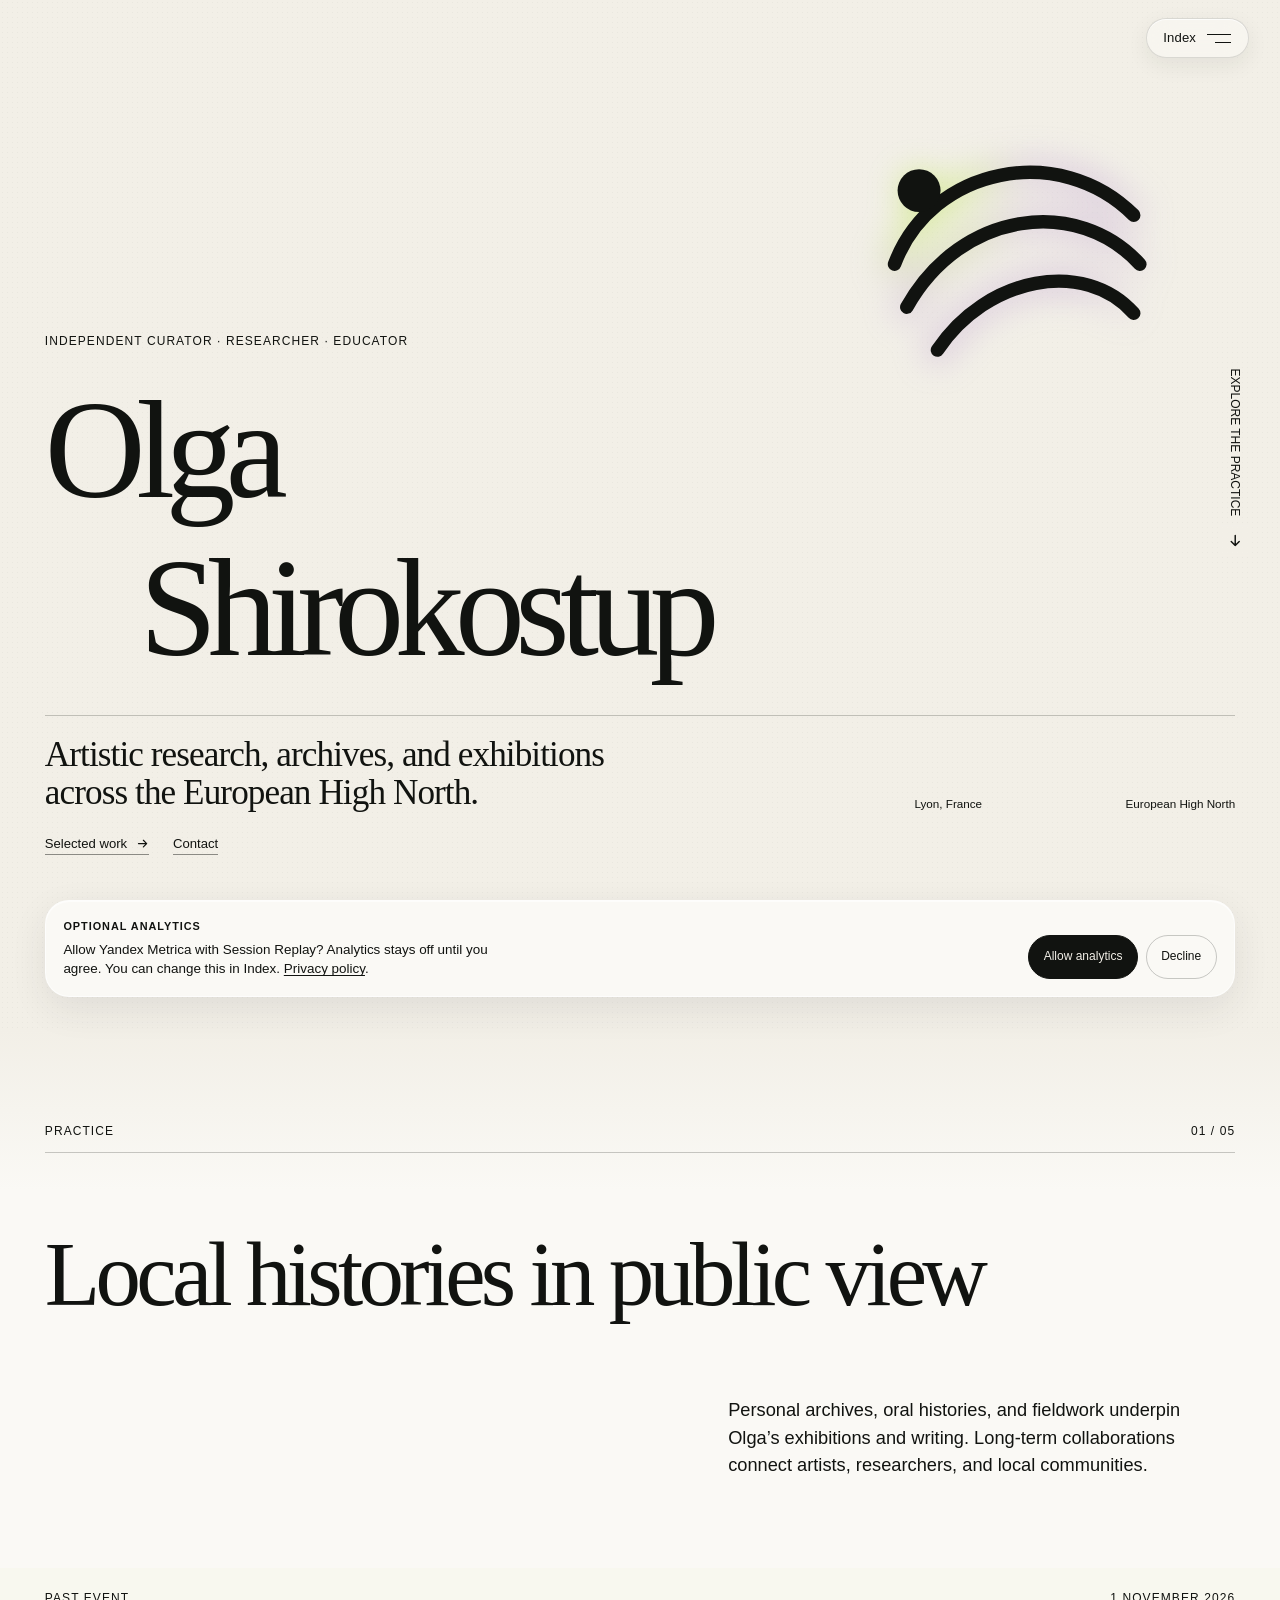
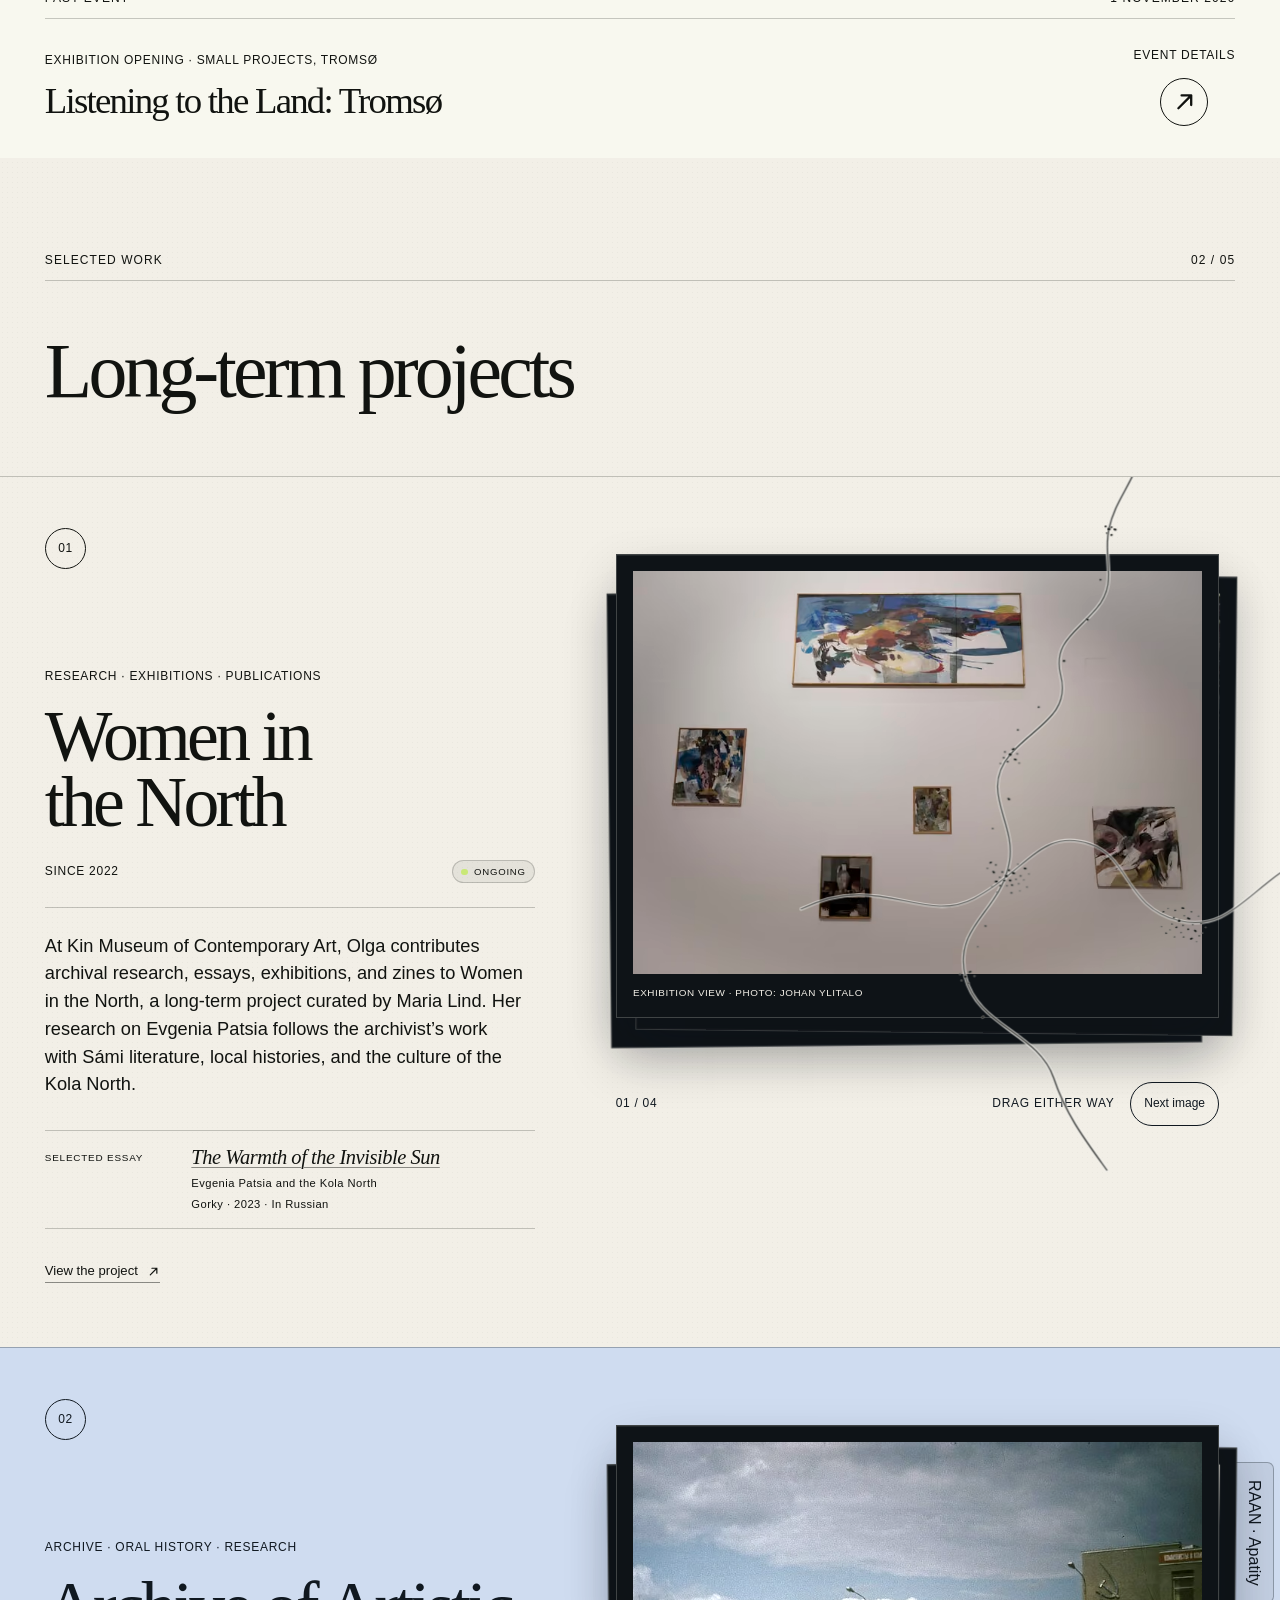
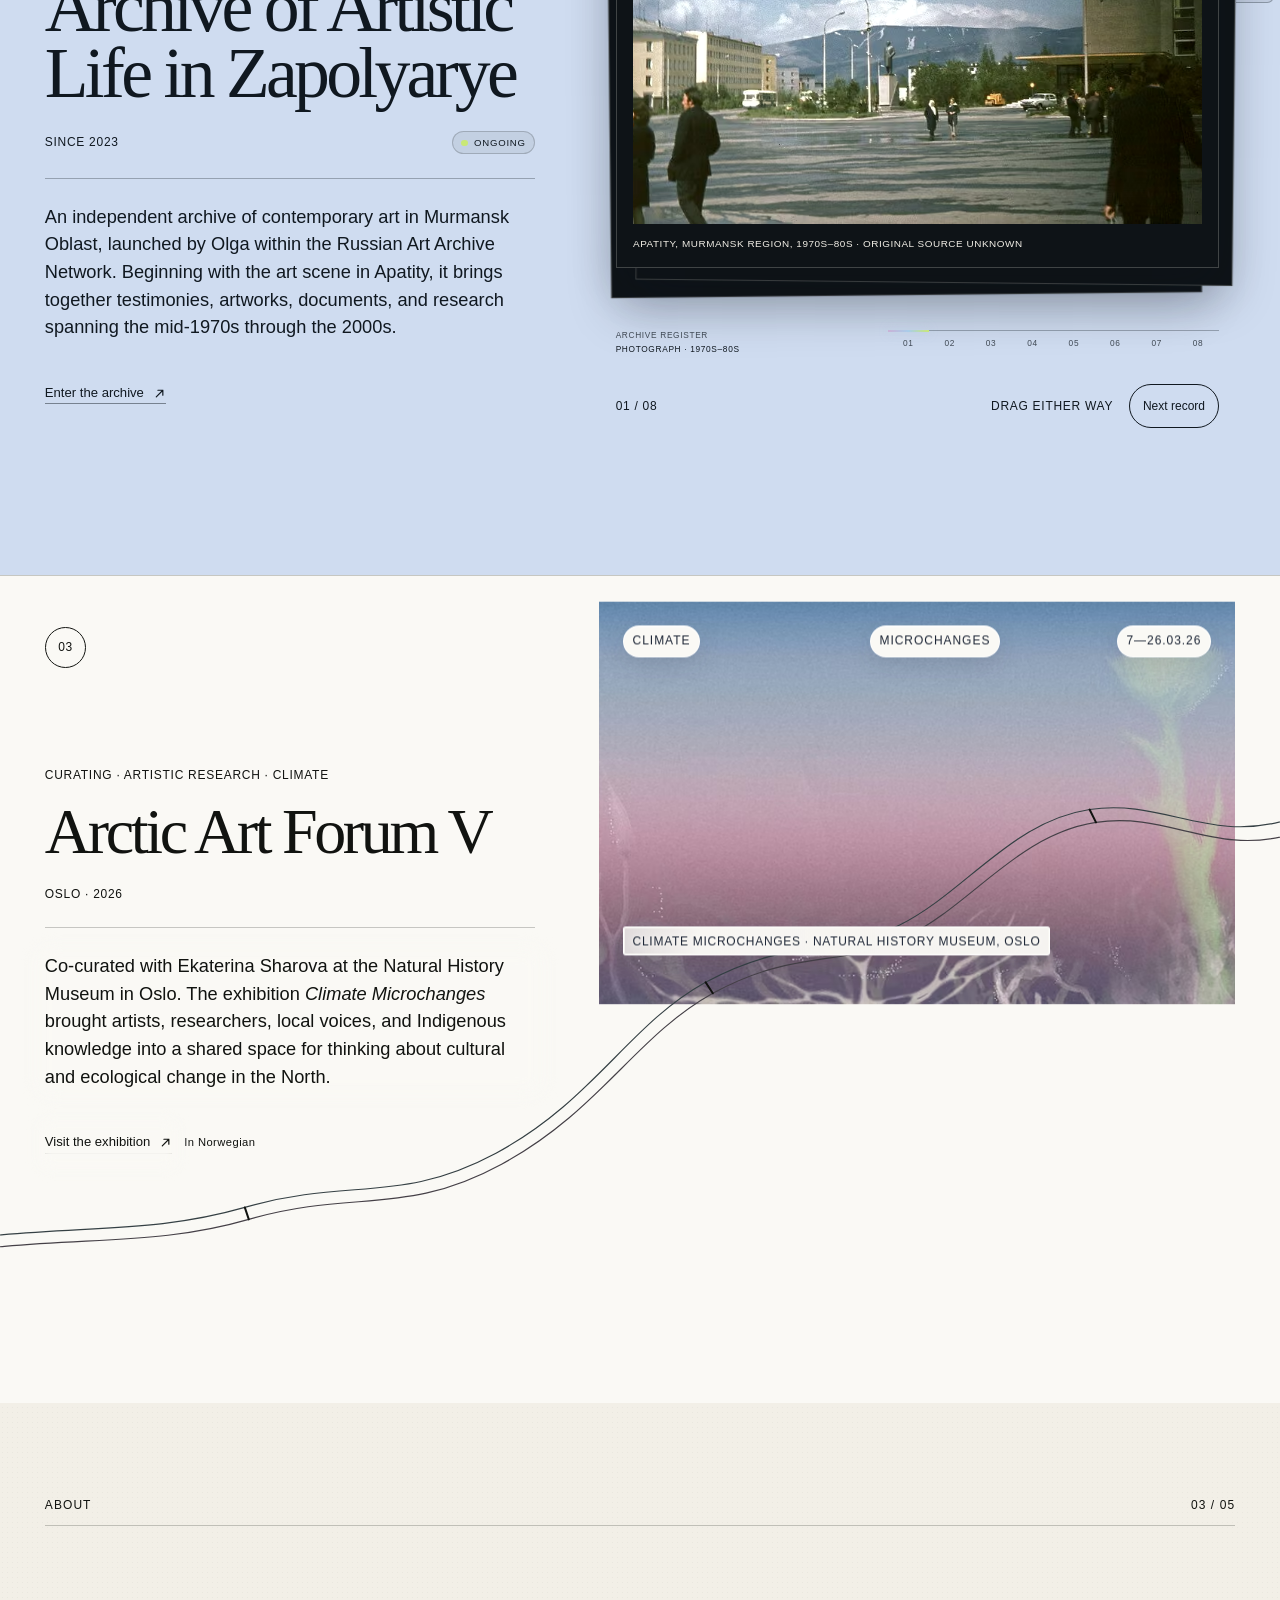
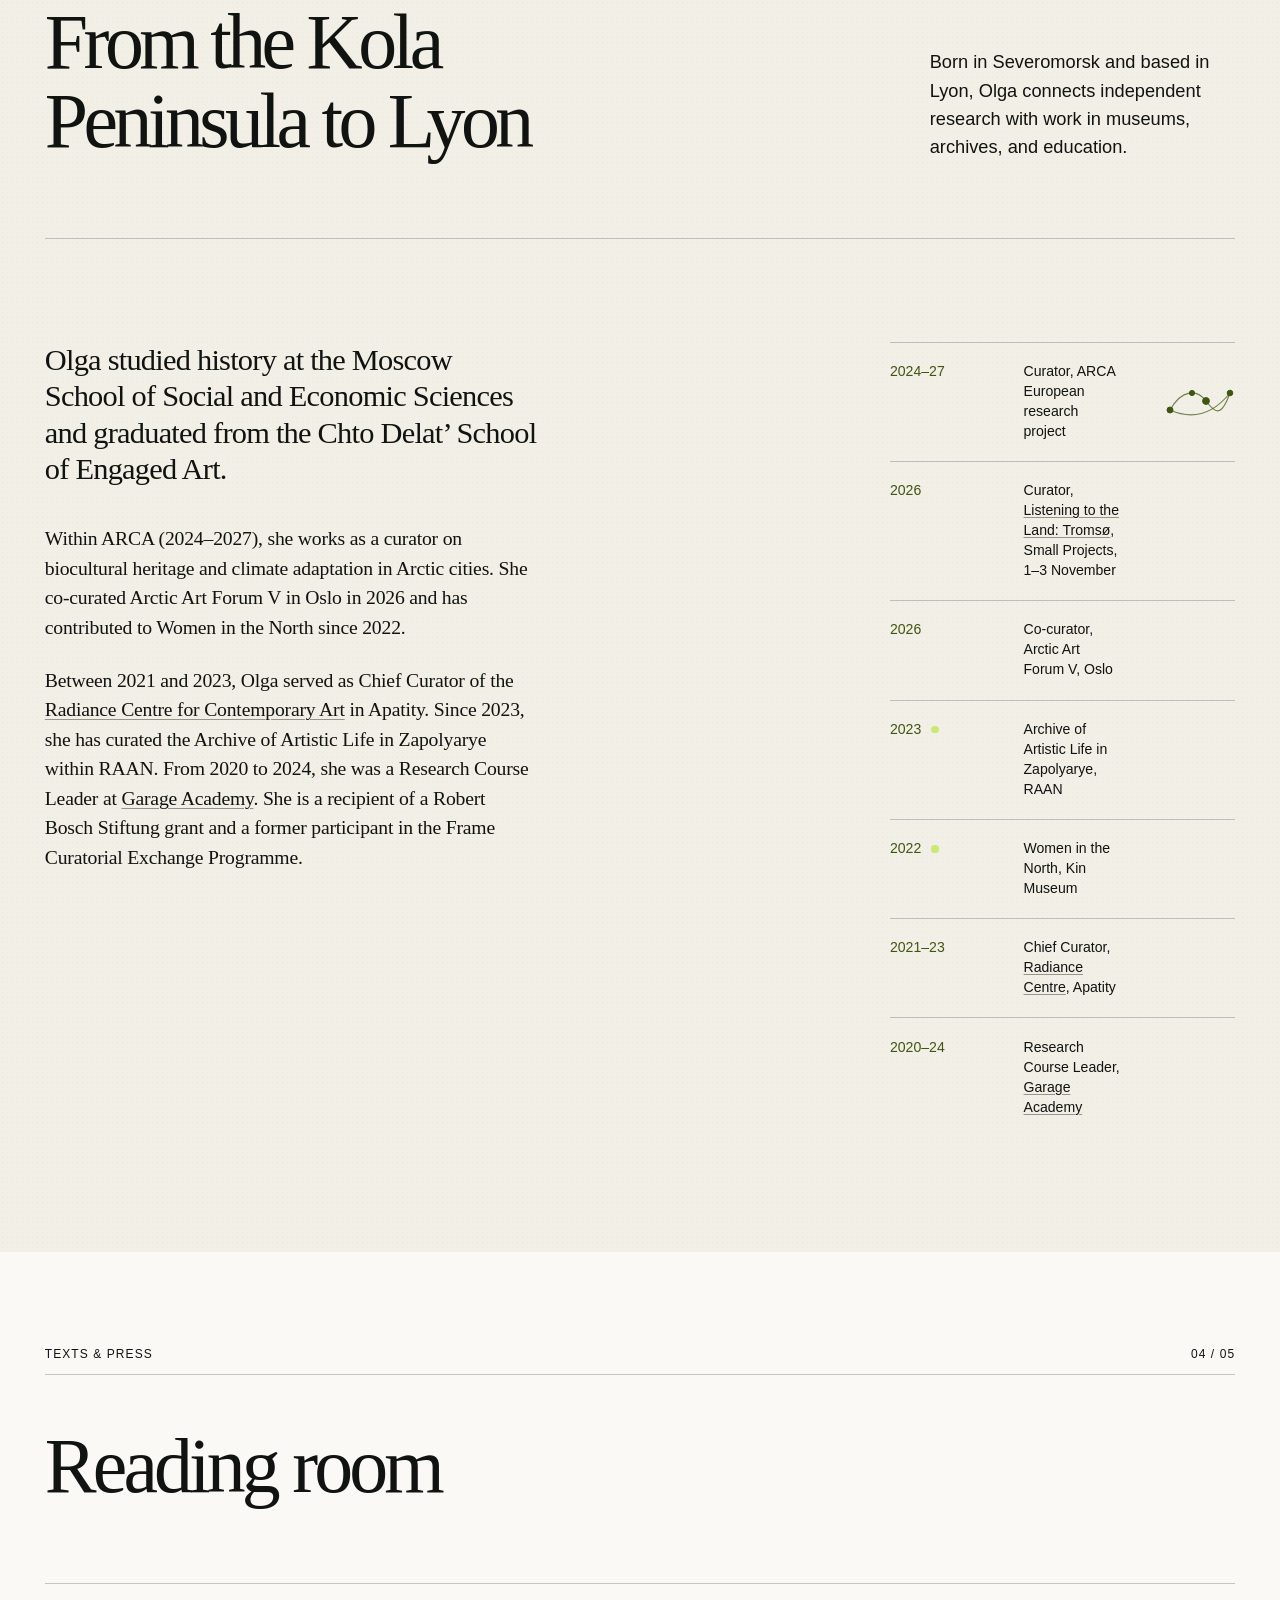
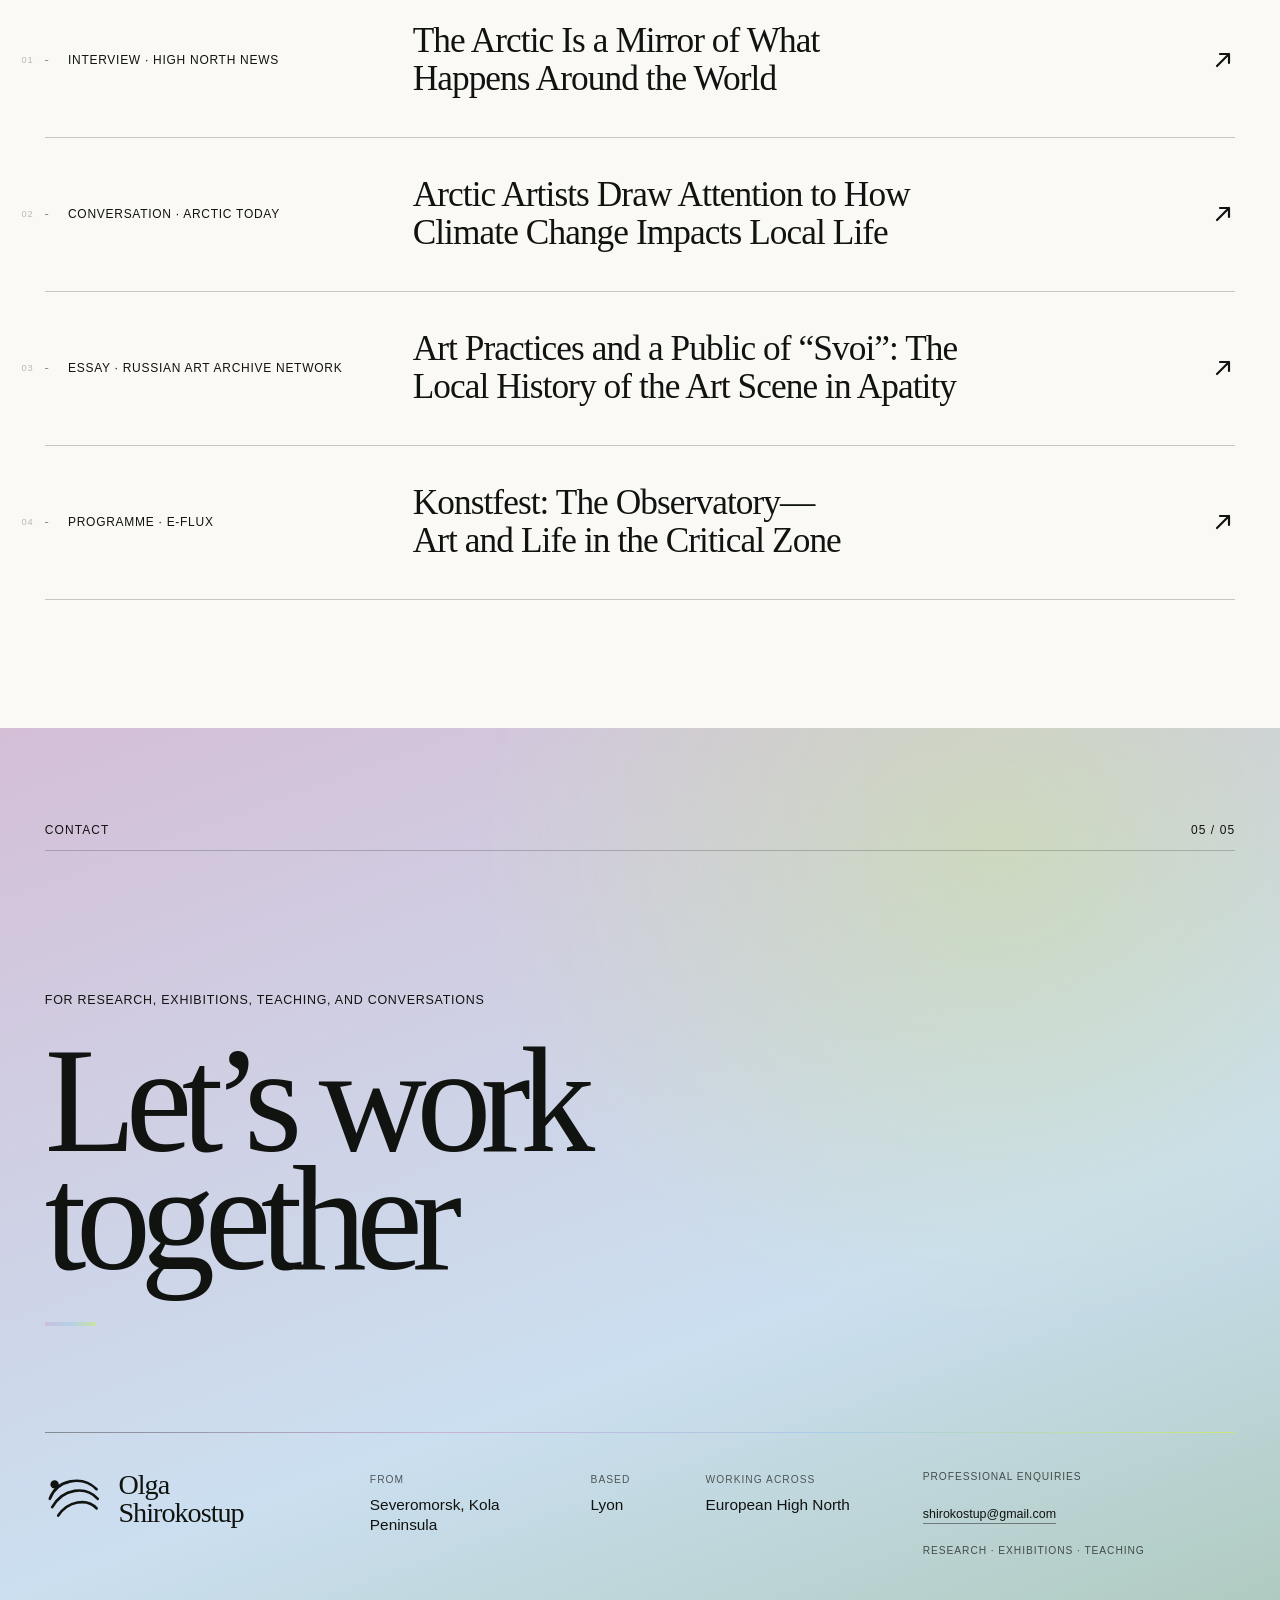
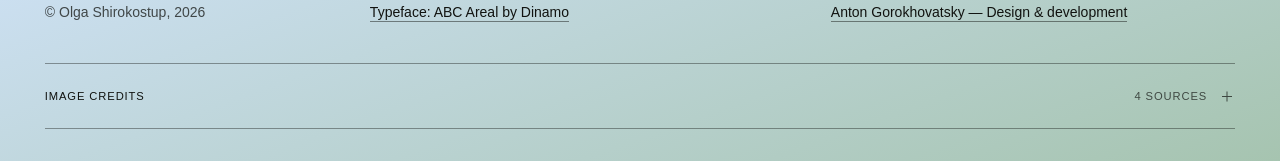
==== commit 22d9ffb9: "Withdraw the CV from the site At the owner's request, remove the CV (PDF) links from the introductio" ====
--- a/index.html
+++ b/index.html
@@ -108,7 +108,7 @@
         ]
       }
     </script>
-    <link rel="stylesheet" href="styles.css?v=f22af2269d" />
+    <link rel="stylesheet" href="styles.css?v=d0976ded67" />
     <script>
       (() => {
         const root = document.documentElement;
@@ -211,13 +211,6 @@
             <span class="professional-contact__label">Professional enquiries</span>
             <div class="professional-contact__actions">
               <a href="mailto:shirokostup@gmail.com">shirokostup@gmail.com</a>
-              <a
-                href="assets/olga-shirokostup-cv.pdf"
-                aria-label="Open Olga Shirokostup’s CV as a PDF"
-              ><span class="professional-contact__cv-label">CV (PDF)</span
-              ><span class="professional-contact__cv-arrow" aria-hidden="true"
-                ><svg class="arrow-icon" viewBox="0 0 16 16" focusable="false">
-                  <use href="#icon-arrow-ne"></use></svg></span></a>
             </div>
             <span class="professional-contact__note">Research&nbsp;· exhibitions&nbsp;· teaching</span>
           </div>
@@ -427,7 +420,6 @@
               Selected work
               <span aria-hidden="true"><svg class="arrow-icon" viewBox="0 0 16 16" focusable="false"><use href="#icon-arrow-right"></use></svg></span>
             </a>
-            <a class="text-link" href="assets/olga-shirokostup-cv.pdf" aria-label="Olga Shirokostup’s CV (PDF)">CV (PDF)</a>
             <a class="text-link" href="#contact">Contact</a>
           </nav>
         </div>
@@ -1046,13 +1038,6 @@
             <span class="professional-contact__label">Professional enquiries</span>
             <div class="professional-contact__actions">
               <a href="mailto:shirokostup@gmail.com">shirokostup@gmail.com</a>
-              <a
-                href="assets/olga-shirokostup-cv.pdf"
-                aria-label="Open Olga Shirokostup’s CV as a PDF"
-              ><span class="professional-contact__cv-label">CV (PDF)</span
-              ><span class="professional-contact__cv-arrow" aria-hidden="true"
-                ><svg class="arrow-icon" viewBox="0 0 16 16" focusable="false">
-                  <use href="#icon-arrow-ne"></use></svg></span></a>
             </div>
             <span class="professional-contact__note">Research&nbsp;· exhibitions&nbsp;· teaching</span>
           </div>
@@ -1083,7 +1068,7 @@
 
 
 
-    <script src="script.js?v=502077f192"></script>
+    <script src="script.js?v=b11e93a38e"></script>
     <script type="module" src="https://gorokhovatsky.tech/signature/1.0.4/signature.js" async></script>
   </body>
 </html>
--- a/styles.css
+++ b/styles.css
@@ -1 +1 @@
-@font-face{font-family:"ABC Areal";src:url(/assets/fonts/ABCArealVariable-97fb33de45.woff2) format("woff2");font-weight:400 700;font-style:normal;font-display:swap}@font-face{font-family:"ABC Areal";src:url(/assets/fonts/ABCArealVariable-97fb33de45.woff2) format("woff2");font-weight:400 700;font-style:oblique 0deg 12deg;font-display:swap}:root{color-scheme:light;--font-darkmode: 0;--paper: #f2efe7;--paper-bright: #faf9f5;--editorial-frame: var(--paper-bright);--editorial-frame-solid: var(--paper-bright);--ink: #111310;--ink-soft: #2f332e;--line: rgba(17, 19, 16, 0.22);--ice: #cfdcf0;--lichen: #dceb8e;--rose: #d7bfd0;--moss: #9fb7a3;--aurora-green: #c9e876;--aurora-blue: #a9cdea;--aurora-violet: #c9b2d6;--aurora-glow: rgba(201, 178, 214, 0.52);--aurora-sweep: linear-gradient(90deg, var(--aurora-violet), var(--aurora-blue), var(--aurora-green));--contact-start: #d4bfd7;--contact-middle: #cbdff0;--contact-end: #a6c4b0;--contact-glow: rgba(201, 232, 118, 0.34);--texture-dot: rgba(17, 19, 16, 0.035);--glass-background: rgba(242, 239, 231, 0.72);--glass-background-dense: rgba(242, 239, 231, 0.78);--glass-border: rgba(255, 255, 255, 0.74);--glass-line: rgba(17, 19, 16, 0.18);--glass-highlight: rgba(255, 255, 255, 0.68);--glass-control: rgba(250, 249, 245, 0.22);--glass-control-active: rgba(255, 255, 255, 0.68);--glass-sheen: linear-gradient( 135deg, rgba(255, 255, 255, 0.34), rgba(169, 205, 234, 0.12) 45%, rgba(201, 178, 214, 0.08) 70%, transparent );--glass-shadow: 0 12px 36px rgba(39, 49, 60, 0.09), inset 0 1px 0 rgba(255, 255, 255, 0.68);--index-material-background: rgba(250, 249, 245, 0.64);--index-material-border: rgba(17, 19, 16, 0.13);--index-material-highlight: rgba(255, 255, 255, 0.72);--index-material-shadow: 0 7px 22px rgba(30, 36, 31, 0.07), inset 0 1px 0 var(--index-material-highlight);--orbit-line: rgba(17, 19, 16, 0.11);--orbit-line-soft: rgba(17, 19, 16, 0.08);--orbit-line-active: rgba(17, 19, 16, 0.24);--inverse-line: rgba(242, 239, 231, 0.26);--inverse-accent: #dceb8e;--menu-accent: #405610;--accent-ink: #111310;--accent-line: rgba(17, 19, 16, 0.4);--archive-ink: #101820;--archive-line: rgba(16, 24, 32, 0.3);--archive-frame: #0e1317;--archive-caption: #f2efe7;--forum-ink: #1e2737;--forum-label: #faf9f5;--forum-label-line: rgba(30, 39, 55, 0.2);--contact-line: rgba(17, 19, 16, 0.4);--duration-instant: 120ms;--duration-fast: 180ms;--duration-responsive: 260ms;--duration-medium: 420ms;--duration-slow: 680ms;--underline-clearance: 0.16em;--ease-enter: cubic-bezier(0.16, 1, 0.3, 1);--ease-exit: cubic-bezier(0.7, 0, 0.84, 0);--ease-move: cubic-bezier(0.65, 0, 0.35, 1);--ease-settle: cubic-bezier(0.22, 1, 0.36, 1);--gutter: clamp(1.25rem, 3.5vw, 4.5rem);--section-top-clearance: clamp(6rem, 10vh, 8rem);--type-hero: clamp(3.1rem, calc(1.05rem + 9.6vw), 10.5rem);--type-feature-heading: clamp(2.8rem, calc(0.5rem + 5.45vw), 7rem);--type-project-heading: clamp(3.1rem, calc(1.4rem + 3.85vw), 6.4rem);--type-reading-heading: clamp(1.45rem, calc(0.75rem + 1.82vw), 3rem);--type-display-lead: clamp(1.45rem, calc(0.35rem + 2.31vw), 2.85rem);--type-editorial-copy: clamp(1.65rem, calc(0.65rem + 2.08vw), 3rem);--type-body-lead: clamp(1rem, calc(0.9rem + 0.3vw), 1.3rem);--type-body: 1rem;--type-meta: 0.75rem;--measure-statement: 35ch;--measure-prose: 50ch;--measure-prose-narrow: 40ch;--measure-editorial: 32ch;--serif: "Iowan Old Style", "Palatino Linotype", "Book Antiqua", Palatino, Georgia, serif;--sans: "ABC Areal", Arial, Helvetica, sans-serif}::view-transition-old(root),::view-transition-new(root){animation-duration:var(--duration-medium);animation-timing-function:var(--ease-move);mix-blend-mode:normal}:root.is-theme-transitioning body,:root.is-theme-transitioning .site-index,:root.is-theme-transitioning .site-index__top,:root.is-theme-transitioning .site-index__preferences,:root.is-theme-transitioning .project--forum,:root.is-theme-transitioning .texts{transition:color var(--duration-medium) var(--ease-move),background-color var(--duration-medium) var(--ease-move),border-color var(--duration-medium) var(--ease-move)}:root[data-theme=dark]{color-scheme:dark;--font-darkmode: 1;--paper: #11130f;--paper-bright: #171a15;--editorial-frame: transparent;--editorial-frame-solid: var(--paper);--ink: #f3f0e8;--ink-soft: #c8ccc3;--line: rgba(243, 240, 232, 0.27);--ice: #26394c;--lichen: #c6db72;--rose: #5e4658;--moss: #344b3d;--aurora-green: #b9df6d;--aurora-blue: #6f9fc4;--aurora-violet: #9574b3;--aurora-glow: rgba(149, 116, 179, 0.48);--contact-start: #4a3658;--contact-middle: #233a55;--contact-end: #21483f;--contact-glow: rgba(185, 223, 109, 0.18);--texture-dot: rgba(243, 240, 232, 0.045);--glass-background: rgba(17, 19, 15, 0.66);--glass-background-dense: rgba(17, 19, 15, 0.76);--glass-border: rgba(243, 240, 232, 0.16);--glass-line: rgba(243, 240, 232, 0.18);--glass-highlight: rgba(243, 240, 232, 0.1);--glass-control: rgba(243, 240, 232, 0.045);--glass-control-active: rgba(243, 240, 232, 0.14);--glass-sheen: linear-gradient( 135deg, rgba(243, 240, 232, 0.1), rgba(111, 159, 196, 0.08) 45%, rgba(149, 116, 179, 0.06) 70%, transparent );--glass-shadow: 0 14px 38px rgba(0, 0, 0, 0.24), inset 0 1px 0 rgba(243, 240, 232, 0.1);--index-material-background: rgba(17, 19, 15, 0.6);--index-material-border: rgba(243, 240, 232, 0.18);--index-material-highlight: rgba(243, 240, 232, 0.12);--index-material-shadow: 0 8px 24px rgba(0, 0, 0, 0.14), inset 0 1px 0 var(--index-material-highlight);--orbit-line: rgba(243, 240, 232, 0.13);--orbit-line-soft: rgba(243, 240, 232, 0.09);--orbit-line-active: rgba(243, 240, 232, 0.26);--inverse-line: rgba(17, 19, 16, 0.28);--inverse-accent: #4d6515;--menu-accent: #c9e876;--accent-ink: #11130f;--accent-line: rgba(17, 19, 15, 0.46);--archive-ink: #f2f6fa;--archive-line: rgba(242, 246, 250, 0.3);--archive-frame: #080c11;--archive-caption: #f3f0e8;--contact-line: rgba(243, 240, 232, 0.42)}@media(prefers-color-scheme:dark){:root:not([data-theme]){color-scheme:dark;--font-darkmode: 1;--paper: #11130f;--paper-bright: #171a15;--editorial-frame: transparent;--editorial-frame-solid: var(--paper);--ink: #f3f0e8;--ink-soft: #c8ccc3;--line: rgba(243, 240, 232, 0.27);--ice: #26394c;--lichen: #c6db72;--rose: #5e4658;--moss: #344b3d;--aurora-green: #b9df6d;--aurora-blue: #6f9fc4;--aurora-violet: #9574b3;--aurora-glow: rgba(149, 116, 179, 0.48);--contact-start: #4a3658;--contact-middle: #233a55;--contact-end: #21483f;--contact-glow: rgba(185, 223, 109, 0.18);--texture-dot: rgba(243, 240, 232, 0.045);--glass-background: rgba(17, 19, 15, 0.66);--glass-background-dense: rgba(17, 19, 15, 0.76);--glass-border: rgba(243, 240, 232, 0.16);--glass-line: rgba(243, 240, 232, 0.18);--glass-highlight: rgba(243, 240, 232, 0.1);--glass-control: rgba(243, 240, 232, 0.045);--glass-control-active: rgba(243, 240, 232, 0.14);--glass-sheen: linear-gradient( 135deg, rgba(243, 240, 232, 0.1), rgba(111, 159, 196, 0.08) 45%, rgba(149, 116, 179, 0.06) 70%, transparent );--glass-shadow: 0 14px 38px rgba(0, 0, 0, 0.24), inset 0 1px 0 rgba(243, 240, 232, 0.1);--index-material-background: rgba(17, 19, 15, 0.6);--index-material-border: rgba(243, 240, 232, 0.18);--index-material-highlight: rgba(243, 240, 232, 0.12);--index-material-shadow: 0 8px 24px rgba(0, 0, 0, 0.14), inset 0 1px 0 var(--index-material-highlight);--orbit-line: rgba(243, 240, 232, 0.13);--orbit-line-soft: rgba(243, 240, 232, 0.09);--orbit-line-active: rgba(243, 240, 232, 0.26);--inverse-line: rgba(17, 19, 16, 0.28);--inverse-accent: #4d6515;--menu-accent: #c9e876;--accent-ink: #11130f;--accent-line: rgba(17, 19, 15, 0.46);--archive-ink: #f2f6fa;--archive-line: rgba(242, 246, 250, 0.3);--archive-frame: #080c11;--archive-caption: #f3f0e8;--contact-line: rgba(243, 240, 232, 0.42)}}*,*::before,*::after{box-sizing:border-box}html{scroll-behavior:smooth;background:var(--paper)}html,body{max-width:100%;overflow-x:hidden}@supports (overflow-x: clip){html,body{overflow-x:clip}}body{margin:0;color:var(--ink);background-color:var(--paper);background-image:radial-gradient(var(--texture-dot) 0.65px,transparent 0.65px);background-size:5px 5px;font-family:var(--sans);font-variation-settings:"DRKM" var(--font-darkmode);font-size:var(--type-body);line-height:1.4;overflow-wrap:anywhere;font-kerning:normal;font-synthesis:none;text-rendering:optimizeLegibility;-webkit-text-size-adjust:100%;-webkit-font-smoothing:antialiased}a{text-decoration-skip-ink:auto;text-underline-offset:var(--underline-clearance)}h1,h2,h3,.texts__list strong{text-wrap:balance}p,figcaption,.timeline li>span:last-child{text-wrap:pretty}html.menu-open,body.menu-open{overflow:hidden;overscroll-behavior:none}img{display:block;max-width:100%}.route-reveal-path{fill:none;stroke:#fff;stroke-width:var(--route-reveal-width, 12);stroke-linecap:round;stroke-linejoin:round;stroke-dasharray:none;stroke-dashoffset:0}.js .route-reveal-path{stroke-dasharray:var(--route-draw-length);stroke-dashoffset:var(--route-draw-length)}@keyframes route-reveal-draw{to{stroke-dashoffset:0}}.icon-sprite{position:absolute;width:0;height:0;overflow:hidden;pointer-events:none}.arrow-icon{display:block;width:1em;height:1em;overflow:visible;fill:none;stroke:currentColor;stroke-linecap:round;stroke-linejoin:round;stroke-width:1.45}a{color:inherit}a[href],button:not(:disabled),summary,[role=button],[role=link]{cursor:pointer}button,summary{font:inherit}button{color:inherit}::selection{color:var(--accent-ink);background:var(--lichen)}:focus-visible{outline:1px solid color-mix(in srgb,currentColor 78%,transparent);outline-offset:3px}:root.is-pointer-navigation :focus-visible{outline:none}.skip-link{font-variation-settings:"DRKM" calc(1 - var(--font-darkmode));position:fixed;top:1rem;left:1rem;z-index:1000;padding:0.75rem 1rem;color:var(--paper);background:var(--ink);transform:translateY(-150%);transition:transform var(--duration-responsive) var(--ease-enter)}.skip-link:focus{transform:translateY(0)}.reading-progress{position:fixed;inset:0 0 auto;z-index:200;height:3px;pointer-events:none}.reading-progress span{display:block;width:100%;height:100%;background:var(--aurora-sweep);transform:scaleX(0);transform-origin:left}.cursor-trail{position:fixed;z-index:90;inset:0;width:100vw;height:100vh;opacity:1;pointer-events:none;transition:opacity 90ms linear}.cursor-trail.is-over-interactive{opacity:0}.site-header{position:fixed;z-index:100;top:0;right:0;left:0;display:flex;align-items:center;justify-content:space-between;min-height:76px;padding:0.75rem var(--gutter);color:var(--ink);background:transparent;border-bottom:0;box-shadow:none;transition:color var(--duration-fast) var(--ease-move),min-height var(--duration-responsive) var(--ease-move),padding var(--duration-responsive) var(--ease-move)}.site-header[data-header-ink=dark]{font-variation-settings:"DRKM" 0;--index-material-background: rgba(250, 249, 245, 0.64);--index-material-border: rgba(17, 19, 16, 0.13);--index-material-highlight: rgba(255, 255, 255, 0.72);--index-material-shadow: 0 7px 22px rgba(30, 36, 31, 0.07), inset 0 1px 0 var(--index-material-highlight);color:#111310}.site-header[data-header-ink=light]{font-variation-settings:"DRKM" 1;--index-material-background: rgba(17, 19, 15, 0.6);--index-material-border: rgba(243, 240, 232, 0.18);--index-material-highlight: rgba(243, 240, 232, 0.12);--index-material-shadow: 0 8px 24px rgba(0, 0, 0, 0.14), inset 0 1px 0 var(--index-material-highlight);color:#f3f0e8}.site-header.is-scrolled{min-height:68px;padding-top:0.5rem;padding-bottom:0.5rem;background:transparent}.site-header__actions{display:flex;gap:0.75rem;align-items:center;margin-left:auto;padding:0}.brand{display:inline-flex;align-items:center;justify-content:center;min-width:56px;min-height:56px;color:inherit;text-decoration:none;visibility:visible;opacity:1;transform:translateY(0);transition:visibility 0s linear 0s,opacity var(--duration-fast) var(--ease-enter),transform var(--duration-responsive) var(--ease-enter)}.brand:focus-visible{border-radius:999px;outline-width:1px;outline-offset:2px}.site-header.is-scrolled .brand{visibility:hidden;pointer-events:none;opacity:0;transform:translateY(-0.35rem);transition-duration:0s,var(--duration-fast),var(--duration-responsive);transition-timing-function:linear,var(--ease-exit),var(--ease-exit);transition-delay:var(--duration-responsive),0s,0s}.brand__mark{width:44px;height:44px;overflow:visible;fill:none;stroke:currentColor;stroke-linecap:round;stroke-linejoin:round;stroke-width:2.2}.site-header .brand__mark{width:52px;height:52px}.brand__mark circle{fill:currentColor;stroke:none}.theme-choice,.index-button,.index-close{font-size:0.82rem;letter-spacing:0.01em}.brand__name{position:absolute;width:1px;height:1px;padding:0;margin:-1px;overflow:hidden;clip:rect(0 0 0 0);white-space:nowrap;border:0}.index-button,.index-close{display:inline-flex;gap:0.8rem;align-items:center;min-height:44px;padding:0.65rem 0.15rem;background:none;border:0;cursor:pointer}.no-js .theme-switcher{display:none}.no-js .site-header--portfolio{position:absolute}.no-js .site-header--portfolio .site-header__actions{width:100%;justify-content:flex-start}.no-js .index-button,.js .fallback-nav{display:none}.fallback-nav{display:flex;flex-wrap:wrap;gap:0 1.25rem;font-size:0.875rem}.fallback-nav a{display:inline-flex;align-items:center;min-height:44px;text-underline-offset:var(--underline-clearance)}.theme-switcher{position:relative;display:flex;align-items:center;gap:0.12rem;padding:0.2rem;background:transparent;border:0;border-radius:0;box-shadow:none}.theme-switcher::before{content:none}.theme-choice{position:relative;display:inline-flex;align-items:center;justify-content:center;gap:0;width:44px;min-width:44px;min-height:44px;padding:0;color:inherit;background:transparent;border:0;border-radius:0.35rem;cursor:pointer;opacity:0.62;transition:color var(--duration-fast) var(--ease-move),opacity var(--duration-fast) var(--ease-move),transform var(--duration-fast) var(--ease-move)}.theme-choice:hover{opacity:0.8}.theme-choice[aria-pressed=true]{background:transparent;box-shadow:none;font-weight:600;opacity:1}.theme-choice::after{content:none}.theme-choice:active{transform:translateY(1px)}.theme-choice:focus-visible{outline-width:1px;outline-offset:0}.theme-choice__icon{position:relative;width:0.72rem;height:0.72rem;flex:0 0 auto;border-radius:50%;scale:1;transition:scale var(--duration-responsive) var(--ease-move),opacity var(--duration-fast) var(--ease-move)}.theme-choice[aria-pressed=true] .theme-choice__icon{scale:1.06}.theme-choice__icon--system{overflow:hidden;background:linear-gradient(90deg,currentColor 50%,transparent 50%);border:1px solid currentColor}.theme-choice__icon--light{background:currentColor;border:1px solid currentColor}.theme-choice__icon--dark{box-shadow:inset -5px -1px 0 currentColor;transform:translate(-1px,-1px) rotate(-16deg)}.theme-choice__label{position:absolute;width:1px;height:1px;padding:0;margin:-1px;overflow:hidden;clip:rect(0 0 0 0);white-space:nowrap;border:0}.brand{gap:1.05rem;min-height:48px;padding:0}.index-button{position:relative;isolation:isolate;gap:0.7rem;width:auto;min-width:0;min-height:48px;padding:0 0.25rem 0 0.5rem;justify-content:center;border-radius:999px;transition:transform var(--duration-responsive) var(--ease-move)}.index-button::before{position:absolute;z-index:-1;inset:0.25rem -0.85rem 0.25rem -0.55rem;background:var(--index-material-background);border:1px solid var(--index-material-border);border-radius:999px;box-shadow:var(--index-material-shadow);content:"";transform:scale(1);-webkit-backdrop-filter:blur(14px) saturate(118%);backdrop-filter:blur(14px) saturate(118%);transition:background-color var(--duration-fast) var(--ease-move),border-color var(--duration-fast) var(--ease-move),transform var(--duration-responsive) var(--ease-move)}.index-button:hover{color:inherit;transform:translateY(-1px)}.index-button:hover::before{transform:scale(1.015)}.index-button:active{transform:translateY(0) scale(0.985)}.index-button:focus-visible{outline:none}:root:not(.is-pointer-navigation) .index-button:focus-visible::before{border-color:color-mix(in srgb,currentColor 64%,transparent);box-shadow:var(--index-material-shadow),inset 0 0 0 1px color-mix(in srgb,currentColor 34%,transparent)}.index-button__label{position:static;width:auto;height:auto;padding:0;margin:0;overflow:visible;clip:auto;white-space:nowrap}.index-button__glyph{position:relative;display:block;width:24px;height:15px}.index-button__glyph i{position:absolute;top:calc(50% - 0.5px);display:block;width:100%;height:1px;border-top:1px solid currentColor;transform-origin:center;transition:transform var(--duration-responsive) var(--ease-move),width var(--duration-responsive) var(--ease-move)}.index-button__glyph i:first-child{transform:translateY(-4px) rotate(0deg)}.index-button__glyph i:last-child{right:0;width:68%;transform:translateY(4px) rotate(0deg)}.index-button:hover .index-button__glyph i:last-child{width:100%}.menu-open .site-header{opacity:0}.site-index{width:100%;max-width:none;height:100dvh;max-height:100dvh;margin:0;padding:0;color:var(--ink);background-color:var(--paper);background-image:var(--glass-sheen);border:1px solid var(--glass-border);box-shadow:var(--glass-shadow);overflow:hidden;transform-origin:top center}.site-index[open]{display:grid;grid-template-rows:auto minmax(0,1fr);animation:index-in 520ms var(--ease-enter) both}.site-index.is-closing{animation:index-out 300ms var(--ease-exit) both}.site-index::backdrop{background:rgba(17,19,16,0.4)}.site-index[open]::backdrop{animation:index-backdrop-in 360ms var(--ease-enter) both}.site-index.is-closing::backdrop{animation:index-backdrop-out var(--duration-responsive) var(--ease-exit) both}.site-index__top{position:relative;display:flex;align-items:center;justify-content:space-between;min-height:76px;padding:0.75rem var(--gutter)}.site-index__top::after{position:absolute;right:0;bottom:0;left:0;height:1px;background:linear-gradient(90deg,var(--line),var(--aurora-violet),var(--aurora-blue),var(--aurora-green));content:"";opacity:0.72}.site-index__identity{display:flex;gap:0.9rem;align-items:center;font-size:0.82rem;transform:translateY(0.5px)}.index-close{min-height:48px;border-radius:999px}.index-close:focus-visible{outline-width:1px;outline-offset:-3px}.index-close .index-button__glyph{width:28px}.menu-open .site-index:not(.is-closing) .index-close .index-button__glyph i:first-child{transform:translateY(0) rotate(45deg)}.menu-open .site-index:not(.is-closing) .index-close .index-button__glyph i:last-child{width:100%;transform:translateY(0) rotate(-45deg)}.site-index__body{display:grid;grid-template-columns:minmax(0,3fr) minmax(16rem,1fr);gap:var(--gutter);align-items:end;min-height:0;padding:5vh var(--gutter) 6vh;overflow-x:hidden;overflow-y:auto;overscroll-behavior:contain;scrollbar-color:color-mix(in srgb,currentColor 38%,transparent) transparent;scrollbar-gutter:stable;scrollbar-width:thin;-webkit-overflow-scrolling:touch}.index-nav{margin:0;padding:0;list-style:none}.index-nav a{position:relative;display:grid;grid-template-columns:3.2rem auto;align-items:baseline;width:fit-content;max-width:100%;padding:0.07em 2.2rem 0.07em 0;font-family:var(--serif);font-size:clamp(3.3rem,8vw,8.5rem);line-height:0.95;letter-spacing:-0.055em;text-decoration:none;transition:color var(--duration-fast) var(--ease-move),transform var(--duration-responsive) var(--ease-settle)}.index-nav a::after{position:absolute;top:50%;right:0.35rem;width:0.48rem;height:0.48rem;background:var(--aurora-sweep);border-radius:50%;box-shadow:0 0 1rem color-mix(in srgb,var(--aurora-blue) 42%,transparent);content:"";opacity:0;transform:translateY(-50%) scale(0.4);transition:opacity var(--duration-fast) var(--ease-move),transform var(--duration-responsive) var(--ease-settle)}.index-nav a span{align-self:start;padding-top:0.9em;font-family:var(--sans);font-size:0.7rem;letter-spacing:0}.index-nav a:hover,.index-nav a:focus-visible,.index-nav a[aria-current=location]{color:var(--menu-accent);transform:translateX(0.045em)}.index-nav a[aria-current=location]::after{opacity:1;transform:translateY(-50%) scale(1)}.site-index__meta{display:grid;gap:1.5rem;align-self:end;padding-bottom:0.65rem;font-size:clamp(0.85rem,1.1vw,1.1rem)}.site-index__meta p{margin:0}.professional-contact{display:grid;gap:0.5rem;align-content:start}.professional-contact__label,.professional-contact__note{font-size:0.64rem;letter-spacing:0.09em;text-transform:uppercase;opacity:0.7}.professional-contact a{display:inline-flex;align-items:center;width:fit-content;max-width:100%;min-height:44px;background-image:linear-gradient(90deg,color-mix(in srgb,currentColor 46%,transparent),color-mix(in srgb,currentColor 46%,transparent)),var(--aurora-sweep);background-position:left calc(50% + 0.72em);background-repeat:no-repeat;background-size:100% 1px,0 2px;text-decoration:none;transition:background-size var(--duration-responsive) var(--ease-move)}.professional-contact__actions{display:flex;gap:0.35rem 1rem;align-items:center;flex-wrap:wrap}.professional-contact__actions a:last-child{gap:0.3rem;background-image:none}.professional-contact__cv-label{display:inline-block;padding-bottom:0.12rem;background-image:linear-gradient(90deg,color-mix(in srgb,currentColor 46%,transparent),color-mix(in srgb,currentColor 46%,transparent)),var(--aurora-sweep);background-position:left bottom;background-repeat:no-repeat;background-size:100% 1px,0 2px;transition:background-size var(--duration-responsive) var(--ease-move)}.professional-contact__cv-arrow{display:none}.professional-contact__actions a:last-child:hover .professional-contact__cv-label,.professional-contact__actions a:last-child:focus-visible .professional-contact__cv-label{background-size:0 1px,100% 2px}.professional-contact a:hover,.professional-contact a:focus-visible{background-size:0 1px,100% 2px}.site-index__preferences{display:grid;gap:0.85rem;padding-top:1.2rem;border-top:1px solid var(--line)}.site-index__theme,.site-index__motion,.site-index__analytics{display:grid;gap:0.55rem}.site-index__meta-label{font-size:0.64rem;letter-spacing:0.09em;text-transform:uppercase;opacity:0.62}.site-index__theme .theme-switcher{width:fit-content;margin-left:-0.45rem;padding:0}.site-index__theme .theme-choice{gap:0.42rem;width:auto;min-width:0;padding:0 0.45rem}.site-index__theme .theme-choice__label{position:static;width:auto;height:auto;padding:0;margin:0;overflow:visible;clip:auto;white-space:nowrap;border:0;font-size:0.72rem}.motion-switcher,.analytics-switcher{display:flex;width:fit-content;margin-left:-0.45rem}.motion-choice,.analytics-choice{position:relative;display:inline-flex;align-items:center;min-height:44px;padding:0 0.45rem;color:inherit;background:transparent;border:0;cursor:pointer;font-size:0.72rem;opacity:0.62;transition:opacity var(--duration-fast) var(--ease-move),transform var(--duration-fast) var(--ease-move)}.motion-choice::after,.analytics-choice::after{content:none}.motion-choice:hover,.analytics-choice:hover{opacity:0.82}.motion-choice[aria-pressed=true],.analytics-choice[aria-pressed=true]{font-weight:600;opacity:1}.motion-choice:active,.analytics-choice:active{transform:scale(0.96)}.motion-choice:focus-visible,.analytics-choice:focus-visible{border-radius:0.35rem;outline-width:1px;outline-offset:-2px}.site-index__analytics-note{max-width:32ch;margin:0;font-size:0.68rem;line-height:1.45;opacity:0.68}.site-index__analytics-note a,.analytics-consent a{color:inherit;text-decoration-line:underline;text-decoration-thickness:1px;text-underline-offset:var(--underline-clearance);text-decoration-skip-ink:auto}.analytics-consent{position:relative;display:grid;grid-template-columns:minmax(0,1fr) auto;gap:1.25rem;align-items:end;width:calc(100% - (2 * var(--gutter)));margin:0 var(--gutter) 2rem;padding:1.1rem;overflow-y:auto;color:var(--ink);background:var(--paper-bright);border:1px solid var(--glass-border);border-radius:1.5rem;box-shadow:var(--glass-shadow);corner-shape:superellipse(1.55)}.analytics-consent[hidden]{display:none}.analytics-consent__copy{display:grid;gap:0.38rem;max-width:50ch}.analytics-consent__copy p{margin:0}.analytics-consent__title{font-size:0.68rem;font-weight:700;letter-spacing:0.09em;text-transform:uppercase}.analytics-consent__copy p:last-child{font-size:0.84rem;line-height:1.45}.analytics-consent__actions{display:flex;flex-wrap:wrap;gap:0.5rem;align-items:center}.analytics-consent__actions button{min-height:44px;padding:0.65rem 0.9rem;color:inherit;background:transparent;border:1px solid var(--line);border-radius:999px;cursor:pointer;font:inherit;font-size:0.75rem;white-space:normal;transition:color var(--duration-fast) var(--ease-move),background-color var(--duration-fast) var(--ease-move),border-color var(--duration-fast) var(--ease-move),transform var(--duration-fast) var(--ease-move)}.analytics-consent__actions button:hover{border-color:currentColor}.analytics-consent__actions button:active{transform:scale(0.97)}.analytics-consent__actions button:focus-visible{outline-width:2px;outline-offset:2px}.analytics-consent__actions .analytics-consent__allow{font-variation-settings:"DRKM" calc(1 - var(--font-darkmode));color:var(--paper);background:var(--ink);border-color:var(--ink)}@keyframes index-in{from{clip-path:inset(0 0 100% 0);opacity:0.88;transform:translateY(-1.25rem)}to{clip-path:inset(0);opacity:1;transform:translateY(0)}}@keyframes index-out{from{clip-path:inset(0);opacity:1;transform:translateY(0)}to{clip-path:inset(0 0 100% 0);opacity:0.9;transform:translateY(-0.85rem)}}@keyframes index-backdrop-in{from{opacity:0}to{opacity:1}}@keyframes index-backdrop-out{from{opacity:1}to{opacity:0}}@keyframes index-item-in{from{opacity:0;transform:translateY(0.42em)}to{opacity:1;transform:none}}@keyframes index-top-in{from{opacity:0}to{opacity:1}}.site-index[open]:not(.is-closing) .site-index__top{animation:index-top-in var(--duration-responsive) var(--ease-enter) 30ms both}.site-index[open]:not(.is-closing) .index-nav li,.site-index[open]:not(.is-closing) .site-index__meta{animation:index-item-in 480ms var(--ease-enter) both}.site-index[open]:not(.is-closing) .index-nav li:nth-child(1){animation-delay:90ms}.site-index[open]:not(.is-closing) .index-nav li:nth-child(2){animation-delay:130ms}.site-index[open]:not(.is-closing) .index-nav li:nth-child(3){animation-delay:170ms}.site-index[open]:not(.is-closing) .index-nav li:nth-child(4){animation-delay:210ms}.site-index[open]:not(.is-closing) .index-nav li:nth-child(5){animation-delay:250ms}.site-index[open]:not(.is-closing) .site-index__meta{animation-delay:270ms}.section-label{display:flex;justify-content:space-between;padding-bottom:0.9rem;border-bottom:1px solid var(--line);font-size:0.75rem;line-height:1;letter-spacing:0.09em;text-transform:uppercase}.section-label--dark{border-color:var(--accent-line)}.section-label--light{border-color:var(--inverse-line)}.hero{position:relative;display:grid;min-height:100svh;padding:clamp(6rem,13svh,10rem) var(--gutter) 2rem;overflow:hidden}:root.has-active-event .hero{--hero-ticket-clearance: clamp(9rem, 18svh, 11rem);padding-bottom:max(var(--hero-ticket-clearance),calc(var(--event-ticket-height, 0px) + 2rem))}.hero__content{position:relative;z-index:2;align-self:end}.eyebrow{margin:0 0 clamp(1.75rem,4svh,4rem);font-size:var(--type-meta);letter-spacing:0.09em;text-transform:uppercase}.hero__title{display:flex;flex-direction:column;row-gap:0.19em;margin:0;font-family:var(--serif);font-size:min(var(--type-hero),clamp(4.75rem,16svh,10.5rem));font-weight:400;line-height:0.94;letter-spacing:-0.068em}.hero__title span{display:block}.hero__title span:last-child{margin-left:7.4vw}.hero__details{display:grid;grid-template-columns:minmax(0,1.8fr) minmax(13rem,0.7fr);gap:var(--gutter);align-items:end;margin-top:clamp(2rem,4.5svh,5rem);padding-top:1.25rem;border-top:1px solid var(--line)}.hero__statement{max-inline-size:var(--measure-statement);margin:0;font-family:var(--serif);font-size:var(--type-display-lead);line-height:1.08;letter-spacing:-0.026em}.hero__location{display:flex;justify-content:space-between;gap:1rem;font-size:0.73rem}.hero__location span:last-child{text-align:right}.hero__links{display:flex;flex-wrap:wrap;align-items:baseline;gap:0.4rem 1.5rem;max-width:100%;margin-top:0.75rem}.scroll-cue{position:absolute;z-index:3;top:50%;right:var(--gutter);display:flex;gap:1rem;align-items:center;font-size:var(--type-meta);text-decoration:none;text-transform:uppercase;transform:rotate(90deg) translateX(50%);transform-origin:right center}.scroll-cue i{display:grid;width:1rem;height:1rem;background:var(--paper);box-shadow:0 0 0 0.42rem var(--paper);font-size:1rem;place-items:center;transition:transform var(--duration-responsive) var(--ease-settle)}.scroll-cue:hover i,.scroll-cue:focus-visible i{transform:translateX(0.3rem)}.hero__mark{position:absolute;z-index:1;top:clamp(6rem,13svh,10rem);right:clamp(5rem,9vw,10rem);width:clamp(15rem,23vw,23rem);height:auto;overflow:visible;fill:none;pointer-events:none}.hero__mark-ink{color:var(--ink);fill:none;stroke:currentColor;stroke-linecap:round;stroke-linejoin:round;stroke-width:2.2}.hero__mark-ink circle{fill:currentColor;stroke:none}.hero__mark-aurora{stroke-linecap:round;stroke-linejoin:round;stroke-width:5;opacity:0.62;animation:hero-mark-glow 5.2s var(--ease-move) infinite}@keyframes hero-mark-glow{0%,100%{opacity:0.52}50%{opacity:0.84}}.practice-statement{display:grid;grid-template-rows:auto 1fr auto;min-height:0;padding:var(--section-top-clearance) var(--gutter) clamp(3rem,7vw,7rem);background:linear-gradient(180deg,var(--paper),var(--paper-bright) clamp(10rem,18vh,14rem))}.practice-statement h2{align-self:center;max-width:78rem;margin:clamp(2.5rem,6vw,5rem) 0;font-family:var(--serif);font-size:clamp(3rem,7.1vw,8rem);font-weight:400;line-height:0.99;letter-spacing:-0.052em}.practice-statement__note{max-inline-size:var(--measure-prose);margin:0 0 0 auto;font-size:var(--type-body-lead);line-height:1.5}.not-found-page{min-height:100svh}.not-found-header.site-header{align-items:center}.not-found-header.site-header.is-scrolled .brand{visibility:visible;pointer-events:auto;opacity:1;transform:none}.not-found-home{position:relative;isolation:isolate;display:inline-flex;gap:0.7rem;align-items:center;justify-content:center;min-height:48px;padding:0 0.35rem 0 0.7rem;font-size:0.82rem;text-decoration:none;border-radius:999px;transition:transform var(--duration-responsive) var(--ease-move)}.not-found-home::before{position:absolute;z-index:-1;inset:0.25rem -0.65rem 0.25rem -0.45rem;background:var(--index-material-background);border:1px solid var(--index-material-border);border-radius:999px;box-shadow:var(--index-material-shadow);content:"";-webkit-backdrop-filter:blur(14px) saturate(118%);backdrop-filter:blur(14px) saturate(118%);transition:background-color var(--duration-fast) var(--ease-move),border-color var(--duration-fast) var(--ease-move),transform var(--duration-responsive) var(--ease-move)}.not-found-home .arrow-icon{width:1rem;height:1rem;transition:transform var(--duration-responsive) var(--ease-settle)}.not-found-home:hover,.not-found-home:focus-visible{transform:translateY(-1px)}.not-found-home:hover::before,.not-found-home:focus-visible::before{transform:scale(1.02)}.not-found-home:hover .arrow-icon,.not-found-home:focus-visible .arrow-icon{transform:translateX(0.22rem)}.not-found-home:active{transform:translateY(0) scale(0.985)}.not-found-home:focus-visible{outline:none}:root:not(.is-pointer-navigation) .not-found-home:focus-visible::before{border-color:color-mix(in srgb,currentColor 64%,transparent);box-shadow:var(--index-material-shadow),inset 0 0 0 1px color-mix(in srgb,currentColor 34%,transparent)}.not-found{position:relative;isolation:isolate;display:grid;grid-template-columns:minmax(0,0.88fr) minmax(22rem,1.12fr);grid-template-rows:minmax(0,1fr) auto;min-height:100svh;padding:clamp(7.5rem,14svh,10rem) var(--gutter) clamp(1.25rem,2.5vw,2.25rem);overflow:hidden}.not-found::before{position:absolute;z-index:-2;inset:0;background:radial-gradient(circle at 78% 28%,color-mix(in srgb,var(--aurora-blue) 22%,transparent),transparent 30%),radial-gradient(circle at 84% 78%,color-mix(in srgb,var(--aurora-violet) 18%,transparent),transparent 29%);content:"";pointer-events:none}.not-found__content{z-index:2;align-self:center;max-width:54rem;padding:clamp(1rem,3vh,3rem) clamp(1.5rem,4vw,5.5rem) clamp(2rem,4vh,4rem) 0}.not-found__code{display:grid;width:3.4rem;height:3.4rem;margin:0 0 clamp(3rem,8vh,6rem);border:1px solid currentColor;border-radius:50%;font-size:0.72rem;letter-spacing:0.06em;place-items:center;font-variant-numeric:tabular-nums}.not-found__kicker{margin:0 0 1.25rem;font-size:var(--type-meta);letter-spacing:0.09em;text-transform:uppercase}.not-found__title{max-inline-size:11ch;margin:0;font-family:var(--serif);font-size:clamp(3.75rem,7.15vw,8.6rem);font-weight:400;line-height:0.94;letter-spacing:-0.058em}.not-found__description{max-inline-size:38ch;margin:clamp(1.75rem,4vh,3.5rem) 0 0;font-size:var(--type-body-lead);line-height:1.5}.not-found__action{display:inline-flex;gap:1rem;align-items:center;min-height:44px;margin-top:clamp(2rem,4vh,3.5rem);padding:0.65rem 0 0.65rem;background-image:linear-gradient(var(--line),var(--line)),var(--aurora-sweep);background-position:left bottom;background-repeat:no-repeat;background-size:100% 1px,0 2px;font-size:var(--type-body);text-decoration:none;transition:background-size var(--duration-responsive) var(--ease-move)}.not-found__action .arrow-icon{width:1rem;height:1rem;transition:transform var(--duration-responsive) var(--ease-settle)}.not-found__action:hover,.not-found__action:focus-visible{background-size:0 1px,100% 2px}.not-found__action:hover .arrow-icon,.not-found__action:focus-visible .arrow-icon{transform:translateX(0.28rem)}.not-found__visual{position:relative;z-index:1;grid-row:1 / -1;grid-column:2;min-height:min(78svh,62rem);pointer-events:none}.not-found-route{position:absolute;inset:50% auto auto 50%;width:min(56vw,57rem);height:min(100svh,66rem);overflow:visible;transform:translate(-46%,-50%)}.not-found-route__underlay,.not-found-route__line,.not-found-route__missing-ring{fill:none;stroke-linecap:round;stroke-linejoin:round}.not-found-route__underlay{stroke:var(--paper-bright);stroke-width:5px}.not-found-route__line{stroke:var(--ink);stroke-width:1.25px}.not-found-route__branch{opacity:0.7}.not-found-route__reveal{--route-reveal-width: 13}.not-found-route__reveal--main{--route-draw-length: 1180;--route-draw-duration: 2200ms;--route-draw-delay: 120ms}.not-found-route__reveal--branch{--route-draw-length: 650;--route-draw-duration: 1500ms;--route-draw-delay: 650ms}.js .not-found__visual.is-visible .not-found-route__reveal{animation:route-reveal-draw var(--route-draw-duration) var(--ease-move) var(--route-draw-delay) both}.not-found-route__points{color:var(--ink);filter:drop-shadow(0 0 0.9px var(--paper-bright))}.not-found-route__points circle:not(.not-found-route__missing-ring){fill:currentColor;stroke:none;vector-effect:non-scaling-stroke}.not-found-route__missing-ring{stroke:url(#not-found-route-aurora);stroke-width:2.2px;vector-effect:non-scaling-stroke}.js .not-found-route__cluster{opacity:0;transform:scale(0.78);transform-box:fill-box;transform-origin:center;transition:opacity var(--duration-medium) var(--ease-enter),transform var(--duration-medium) var(--ease-settle)}.js .not-found__visual.is-visible .not-found-route__cluster{opacity:1;transform:scale(1)}.js .not-found__visual.is-visible .not-found-route__cluster--origin{transition-delay:620ms}.js .not-found__visual.is-visible .not-found-route__cluster--missing{transition-delay:1.08s}.js .not-found__visual.is-visible .not-found-route__cluster--destination{transition-delay:1.55s}.not-found__footer{z-index:3;display:flex;grid-row:2;grid-column:1 / -1;gap:2rem;align-items:end;justify-content:space-between;padding-top:1rem;border-top:1px solid var(--line)}.not-found__route-note{display:flex;gap:clamp(1.5rem,5vw,5rem);margin:0 0 0.65rem;font-size:0.68rem;letter-spacing:0.08em;text-transform:uppercase}.not-found__route-note span:last-child{opacity:0.58}.not-found__preferences{display:flex;gap:clamp(1.25rem,3vw,3rem);align-items:start}.not-found__preferences .site-index__theme,.not-found__preferences .site-index__motion{gap:0.2rem}.event-calendar{--event-calendar-size: 4.75rem;display:grid;grid-template-rows:auto 1fr;flex:0 0 auto;align-items:center;justify-items:center;width:var(--event-calendar-size);min-height:var(--event-calendar-size);padding:calc(var(--event-calendar-size) * 0.1);color:#f3f0e8;background:#111310;border-radius:calc(var(--event-calendar-size) * 0.22);corner-shape:superellipse(1.55);font-family:var(--sans);font-style:normal;font-variation-settings:"DRKM" 1}.event-calendar__label{display:flex;justify-content:center;gap:0.28em;color:#c8ccc3;font-size:calc(var(--event-calendar-size) * 0.135);font-weight:600;line-height:1.15;letter-spacing:-0.025em;white-space:nowrap}.event-calendar__weekday{color:#ff6961}.event-calendar strong{font-family:ui-sans-serif,system-ui,sans-serif;font-size:calc(var(--event-calendar-size) * 0.64);font-weight:500;font-variant-numeric:lining-nums tabular-nums;font-variation-settings:normal;line-height:1;letter-spacing:-0.055em}.event-ticket{--event-ticket-bottom: clamp(1rem, 2vw, 2rem);--event-ticket-accent: var(--menu-accent);--event-ticket-border-width: 1px;--event-ticket-corner-shape: superellipse(1.55);--event-ticket-inset: 0.42rem;--event-ticket-inner-radius: calc( var(--event-ticket-radius) - var(--event-ticket-inset) - var(--event-ticket-border-width) );--event-ticket-ink: var(--ink);--event-ticket-radius: 1.5rem;--event-ticket-tile-size: 4.75rem;position:fixed;z-index:85;display:block;width:min(28.5rem,calc(100vw - (2 * var(--gutter))));overflow:hidden;color:var(--event-ticket-ink);background-color:var(--glass-background-dense);background-image:none;border:var(--event-ticket-border-width) solid var(--glass-border);border-radius:var(--event-ticket-radius);box-shadow:var(--glass-shadow);corner-shape:var(--event-ticket-corner-shape);opacity:0;pointer-events:none;transform:translateY(0.8rem) scale(0.985);transition:opacity var(--duration-fast) var(--ease-exit),transform var(--duration-responsive) var(--ease-exit),visibility 0s linear var(--duration-responsive);visibility:hidden;-webkit-backdrop-filter:blur(24px) saturate(116%);backdrop-filter:blur(24px) saturate(116%)}.event-ticket::before{display:none}.event-ticket[hidden]{display:none}.event-ticket--intro{position:absolute;top:calc(var(--event-ticket-hero-bottom) - var(--event-ticket-height, 0px) - var(--event-ticket-bottom));bottom:auto;left:var(--gutter);transform-origin:left bottom}.event-ticket.is-visible{opacity:1;pointer-events:auto;transform:translateY(0) scale(1);transition-delay:0s;transition-timing-function:var(--ease-enter),var(--ease-enter),linear;visibility:visible}.event-ticket__link{display:grid;grid-template-columns:var(--event-ticket-tile-size) minmax(0,1fr);gap:0.9rem;align-items:center;min-width:0;min-height:5.6rem;padding:0.42rem 3.55rem 0.42rem 0.42rem;text-decoration:none;transition:background-color var(--duration-fast) var(--ease-move)}.event-ticket__link:hover,.event-ticket__link:focus-visible{background:var(--glass-control)}:root:not(.is-pointer-navigation) .event-ticket__link:focus-visible{border-radius:calc(var(--event-ticket-radius) - 1px);box-shadow:inset 0 0 0 1px color-mix(in srgb,var(--event-ticket-ink) 72%,transparent);corner-shape:var(--event-ticket-corner-shape);outline:none}.event-ticket__date{--event-calendar-size: var(--event-ticket-tile-size)}.event-ticket__copy{display:grid;gap:0.38rem;min-width:0}.event-ticket__copy>span{display:flex;gap:0.45rem;align-items:baseline;font-size:0.58rem;letter-spacing:0.1em;text-transform:uppercase}.event-ticket__status{color:var(--event-ticket-accent);font-weight:700}.event-ticket__details{opacity:0.64}.event-ticket__copy time{font:inherit}.event-ticket__copy strong{display:block;font-size:1rem;font-weight:500;line-height:1.2;letter-spacing:-0.02em;overflow-wrap:anywhere}.event-ticket__title{text-decoration:underline;text-decoration-color:transparent;text-decoration-thickness:0.045em;text-underline-offset:var(--underline-clearance);transition:text-decoration-color var(--duration-fast) var(--ease-move)}.event-ticket__link:hover .event-ticket__title,.event-ticket__link:focus-visible .event-ticket__title{text-decoration-color:currentColor}.event-ticket__dismiss{position:absolute;top:var(--event-ticket-inset);right:var(--event-ticket-inset);display:grid;width:44px;min-width:44px;height:44px;min-height:44px;padding:0;color:color-mix(in srgb,var(--event-ticket-ink) 54%,transparent);background:transparent;border:0;border-radius:0.85rem;corner-shape:var(--event-ticket-corner-shape);cursor:pointer;place-items:center;transition:color var(--duration-fast) var(--ease-move),background-color var(--duration-fast) var(--ease-move)}.event-ticket__dismiss:hover,.event-ticket__dismiss:focus-visible{color:var(--event-ticket-ink)}:root:not(.is-pointer-navigation) .event-ticket__dismiss:focus-visible{box-shadow:inset 0 0 0 1px color-mix(in srgb,var(--event-ticket-ink) 72%,transparent);outline:none}.event-ticket__dismiss span,.event-ticket__dismiss span::after{display:block;width:1rem;height:1px;background:currentColor;content:"";transform:rotate(45deg)}.event-ticket__dismiss span::after{transform:rotate(90deg)}body.menu-open .event-ticket{opacity:0;pointer-events:none}.now{font-variation-settings:"DRKM" 0;scroll-margin-block-start:4.5rem;padding:2rem var(--gutter) 3rem;color:var(--accent-ink);background:var(--lichen)}.now__card{position:relative;display:grid;grid-template-columns:minmax(10rem,0.75fr) minmax(0,2fr) auto;gap:var(--gutter);align-items:last baseline;min-height:clamp(26rem,63svh,48rem);padding:clamp(3rem,7vw,7rem) 0 0;text-decoration:none}.now__date,.now__copy,.now__action,.round-arrow{position:relative;z-index:1}.now[data-event-state=past]{font-variation-settings:"DRKM" var(--font-darkmode);padding-block:1.5rem 2rem;color:var(--ink);background:color-mix(in srgb,var(--paper-bright) 94%,var(--lichen))}:root[data-theme=dark] .now[data-event-state=past]{background:var(--paper-bright)}@media(prefers-color-scheme:dark){:root:not([data-theme]) .now[data-event-state=past]{background:var(--paper-bright)}}.now[data-event-state=past] .section-label{color:inherit;border-color:var(--line);flex-wrap:wrap;gap:0.8rem}.now[data-event-state=past] .now__card{grid-template-columns:minmax(0,1fr) auto;align-items:center;min-height:0;padding-top:1.75rem}.now[data-event-state=past] .now__date,.now[data-event-state=past] .dialogue-field{display:none}.now[data-event-state=past] .now__copy{padding:0}.now[data-event-state=past] .now__copy>p{margin-bottom:0.75rem}.now[data-event-state=past] .now__copy h2{max-width:38ch;font-size:clamp(1.6rem,1.1rem + 1.5vw,2.8rem);line-height:1.12;overflow-wrap:anywhere}.now[data-event-state=past] .now__action{position:static}.now[data-event-state=past] .round-arrow{width:3rem;height:3rem}@media(max-width:700px){.now[data-event-state=past] .now__card{grid-template-columns:minmax(0,1fr);gap:1.25rem}.now[data-event-state=past] .now__action{display:flex;flex-wrap:wrap;max-width:100%;justify-content:flex-end;gap:0.6rem;justify-self:end}}.now__action{display:grid;gap:0.85rem;justify-items:center;align-items:end}.now__action-label{font-size:var(--type-meta);letter-spacing:0.06em;text-transform:uppercase;white-space:nowrap}.js .now__card[data-reveal].is-visible .now__date,.js .now__card[data-reveal].is-visible .now__copy{transition:opacity var(--duration-slow) var(--ease-enter),transform var(--duration-slow) var(--ease-enter)}.js .now__card[data-reveal]:not(.is-visible) .now__date{opacity:0;transform:translate3d(-1rem,0.65rem,0)}.js .now__card[data-reveal]:not(.is-visible) .now__copy{opacity:0;transform:translate3d(1.2rem,1rem,0)}.js .now__card[data-reveal].is-visible .now__date{transition-delay:100ms}.js .now__card[data-reveal].is-visible .now__copy{transition-delay:220ms}.dialogue-field{position:absolute;top:clamp(4rem,8vw,7rem);right:clamp(4rem,9vw,10rem);left:clamp(13rem,31vw,31rem);height:2.5rem;pointer-events:none}.dialogue-field__line{position:absolute;top:calc(50% - 0.5px);right:0.55rem;left:0.55rem;height:1px;background:currentColor;opacity:0.34;transform:scaleX(0.12);transform-origin:center;transition:opacity var(--duration-medium) var(--ease-move),transform var(--duration-slow) var(--ease-enter)}.dialogue-field__voice{position:absolute;top:50%;width:0.85rem;height:0.85rem;background:var(--lichen);border:1px solid currentColor;border-radius:50%;opacity:0;transform:translateY(-50%) scale(0.5);transition:opacity var(--duration-medium) var(--ease-enter),transform var(--duration-medium) var(--ease-settle),background-color var(--duration-fast) var(--ease-move)}.dialogue-field__voice--olga{left:0}.dialogue-field__voice--tanja{right:0;background:transparent}.now__card.is-visible .dialogue-field__line{transform:scaleX(1);transition-delay:180ms}.now__card.is-visible .dialogue-field__voice{opacity:1}.now__card.is-visible .dialogue-field__voice--olga{transform:translateY(-50%) scale(1.18);transition-delay:360ms}.now__card.is-visible .dialogue-field__voice--tanja{transform:translateY(-50%) scale(0.82);transition-delay:480ms}.now__card:hover .dialogue-field__voice--olga,.now__card:focus-visible .dialogue-field__voice--olga{background:transparent;transform:translateY(-50%) scale(0.82)}.now__card:hover .dialogue-field__voice--tanja,.now__card:focus-visible .dialogue-field__voice--tanja{background:var(--lichen);transform:translateY(-50%) scale(1.18)}.now__card.is-visible:hover .now__date,.now__card.is-visible:focus-visible .now__date{transform:none;transition-delay:0ms}.now__card.is-visible:hover .now__copy,.now__card.is-visible:focus-visible .now__copy{transform:translate3d(0.35rem,0,0);transition-delay:0ms}.now__date{display:flex;gap:1.2rem;align-items:last baseline}.now__date strong{font-family:var(--serif);font-size:clamp(6rem,13vw,13rem);font-weight:400;line-height:1;letter-spacing:-0.08em;transform:translateX(-0.11em)}.now__action .round-arrow{contain:layout}.now .section-label{flex-wrap:wrap;gap:0.75rem 1.5rem}.now__date span,.now__copy>p{font-size:var(--type-meta);letter-spacing:0.06em;text-transform:uppercase}.now__copy>p{margin:0 0 1.4rem}.now__copy h2{max-width:62rem;margin:0;font-family:var(--serif);font-size:var(--type-feature-heading);font-weight:400;line-height:0.95;letter-spacing:-0.048em;overflow-wrap:normal;word-break:normal;hyphens:none;text-decoration:underline;text-decoration-color:transparent;text-decoration-thickness:0.02em;text-underline-offset:var(--underline-clearance);transition:text-decoration-color var(--duration-responsive) var(--ease-move)}.now__card:hover .now__copy h2,.now__card:focus-visible .now__copy h2{text-decoration-color:color-mix(in srgb,currentColor 72%,transparent)}.round-arrow{display:grid;width:clamp(3.8rem,6vw,6.5rem);aspect-ratio:1;place-items:center;border:1px solid currentColor;border-radius:50%;font-size:clamp(1.4rem,2vw,2.2rem);transition:color var(--duration-fast) var(--ease-move),background-color var(--duration-fast) var(--ease-move),transform var(--duration-responsive) var(--ease-settle)}.now__card:hover .round-arrow,.now__card:focus-visible .round-arrow{color:var(--lichen);background:var(--accent-ink);transform:rotate(45deg)}.now__card:hover .now__action-label,.now__card:focus-visible .now__action-label{text-decoration:underline;text-decoration-thickness:0.06em;text-underline-offset:var(--underline-clearance)}.work{background:transparent}.section-heading{padding:var(--section-top-clearance) var(--gutter) clamp(2.5rem,5vw,5rem)}.section-heading h2,.texts>h2{margin:clamp(2rem,4vw,4rem) 0 0;font-family:var(--serif);font-size:var(--type-feature-heading);font-weight:400;line-height:1.02;letter-spacing:-0.05em}.section-heading h2>span{display:inline-block;max-width:100%}.section-heading h2{line-height:1.02}.js .section-heading h2[data-reveal].is-visible>span{transition:transform var(--duration-slow) var(--ease-enter)}.js .section-heading h2[data-reveal]:not(.is-visible)>span:first-child{transform:translate3d(-0.22em,0,0)}.js .section-heading h2[data-reveal]:not(.is-visible)>span:last-child{transform:translate3d(0.18em,0,0)}.js .section-heading h2[data-reveal].is-visible>span:last-child{transition-delay:100ms}.project{display:grid;grid-template-columns:minmax(22rem,0.87fr) minmax(0,1.13fr);grid-template-areas:"heading visual" "body visual";grid-template-rows:auto 1fr;column-gap:clamp(2rem,5vw,6rem);min-height:92svh;padding:clamp(2.2rem,4vw,4.5rem) var(--gutter);border-top:1px solid var(--line)}.project--women{overflow:hidden}.project__heading,.project__information{position:relative;align-self:start;max-width:40rem}.project__heading{grid-area:heading}.project__information{grid-area:body}.project__count,.project__type,.project__years,.project figcaption{font-size:var(--type-meta);letter-spacing:0.06em;text-transform:uppercase}.project__type,.project__years,.texts__meta,.section-label,.eyebrow,.contact__kicker{hyphens:none}.project__count{display:grid;width:2.6rem;height:2.6rem;margin-bottom:clamp(4rem,11vh,8rem);place-items:center;border:1px solid currentColor;border-radius:50%}.project__type,.project__years{margin:0}.project h3{margin:1.2rem 0 1.5rem;font-family:var(--serif);font-size:var(--type-project-heading);font-weight:400;line-height:0.92;letter-spacing:-0.052em}.project h3 a{text-decoration:underline;text-decoration-color:transparent;text-decoration-thickness:0.04em;text-underline-offset:var(--underline-clearance);transition:text-decoration-color var(--duration-responsive) var(--ease-move)}.project h3 a:hover,.project h3 a:focus-visible{text-decoration-color:currentColor}.project__years{display:flex;align-items:center;justify-content:space-between;gap:1rem;padding-bottom:1.5rem;border-bottom:1px solid var(--line);font-variant-numeric:tabular-nums}.ongoing-status{display:inline-flex;align-items:center;gap:0.38rem;width:fit-content;padding:0.37rem 0.5rem 0.31rem;background:rgba(17,19,16,0.055);border:1px solid rgba(17,19,16,0.2);border-radius:999px;font-family:var(--sans);font-size:0.6rem;font-weight:400;line-height:1;letter-spacing:0.08em;text-transform:uppercase;white-space:nowrap}:root[data-theme=dark] .project .ongoing-status{background:rgba(243,240,232,0.07);border-color:rgba(243,240,232,0.22)}.ongoing-status i{width:0.42rem;height:0.42rem;background:var(--aurora-green);border-radius:50%;animation:ongoing-pulse 2.7s var(--ease-move) infinite}@keyframes ongoing-pulse{0%,100%{opacity:0.88;box-shadow:0 0 0.1rem color-mix(in srgb,var(--aurora-green) 18%,transparent);transform:scale(0.96)}50%{opacity:1;box-shadow:0 0 0.65rem 0.15rem color-mix(in srgb,var(--aurora-green) 42%,transparent);transform:scale(1.08)}}.project__description{max-inline-size:var(--measure-prose);margin:1.5rem 0 2rem;font-size:var(--type-body-lead);line-height:1.52}.project__publication{display:grid;grid-template-columns:minmax(7rem,0.38fr) minmax(0,1fr);gap:1rem;align-items:start;margin:0 0 1.4rem;padding:1rem 0;border-top:1px solid var(--line);border-bottom:1px solid var(--line)}.project__publication-label{padding-top:0.22rem;font-size:0.62rem;letter-spacing:0.08em;text-transform:uppercase}.project__publication p{margin:0}.project__publication cite{display:block;font-family:var(--serif);font-size:clamp(1.15rem,1.6vw,1.55rem);font-style:italic;line-height:1.05;letter-spacing:-0.022em}.project__publication a{text-decoration-thickness:0.05em;text-underline-offset:var(--underline-clearance);text-decoration-color:color-mix(in srgb,currentColor 46%,transparent);transition:text-decoration-color var(--duration-fast) var(--ease-move)}.project__publication a:hover,.project__publication a:focus-visible{text-decoration-color:currentColor}.project__publication small{display:block;margin-top:0.45rem;font-size:0.7rem;line-height:1.3;letter-spacing:0.04em}.project__action{display:flex;flex-wrap:wrap;align-items:baseline;gap:0 0.75rem}.project__action-note{font-size:0.7rem;line-height:1.3;letter-spacing:0.04em}.text-link{display:inline-flex;gap:0.55rem;align-items:center;min-height:2.75rem;padding-bottom:0.25rem;background-image:linear-gradient(90deg,color-mix(in srgb,currentColor 46%,transparent),color-mix(in srgb,currentColor 46%,transparent)),var(--aurora-sweep);background-position:left calc(50% + 0.5em + var(--underline-clearance));background-repeat:no-repeat;background-size:100% 1px,0 2px;font-size:0.82rem;text-decoration:none;transition:background-size var(--duration-responsive) var(--ease-move)}.text-link span{display:grid;place-items:center;transition:transform var(--duration-responsive) var(--ease-move)}.text-link:hover span,.text-link:focus-visible span{transform:translate(0.2rem,-0.2rem)}.text-link:hover,.text-link:focus-visible{background-size:0 1px,100% 2px}.project__visual{position:relative;grid-area:visual;align-self:start;margin:0}.project__picture{display:contents}.archive-card__picture{display:block;width:100%;height:100%;min-width:0;min-height:0;overflow:hidden}.project__visual .project__image:not(.project__image--inset){width:100%;height:min(74svh,58rem);object-fit:cover}.project__visual figcaption{margin-top:0.75rem}.project--archive{color:var(--archive-ink);background:var(--ice);border-color:var(--archive-line)}.project--archive .project__years{border-color:var(--archive-line)}.project__visual--women-stack,.project__visual--archive{isolation:isolate;padding:clamp(1.1rem,2vw,2rem) 0 clamp(3.2rem,5vw,4.6rem)}.archive-stack{position:relative;isolation:isolate;width:calc(100% - clamp(1.4rem,2.6vw,2.5rem));aspect-ratio:1.36;margin:0 auto}.archive-stack--women{aspect-ratio:1.3}.archive-register{--archive-register-position: 0;position:relative;z-index:5;display:grid;grid-template-columns:minmax(12rem,0.8fr) minmax(20rem,1.2fr);gap:clamp(1.5rem,4vw,3.5rem);align-items:start;width:calc(100% - clamp(1.4rem,2.6vw,2.5rem));margin:clamp(3.2rem,4.8vw,4.4rem) auto 0;color:color-mix(in srgb,var(--archive-ink) 74%,transparent);font-size:clamp(0.52rem,0.62vw,0.65rem);line-height:1;letter-spacing:0.08em;text-transform:uppercase;pointer-events:none}.archive-register__spine{position:absolute;z-index:0;top:2.35rem;right:-3.45rem;display:flex;width:2.4rem;height:8.8rem;padding:0.7rem 0.35rem;align-items:center;justify-content:center;background:color-mix(in srgb,var(--archive-ink) 7%,var(--ice));border:1px solid var(--archive-line);border-left:0;border-radius:0 0.42rem 0.42rem 0;writing-mode:vertical-rl;pointer-events:none}.archive-register__meta{display:grid;min-width:0;gap:0.35rem;padding-top:0.1rem}.archive-register__meta strong{min-width:0;overflow:hidden;color:var(--archive-ink);font-weight:400;text-overflow:ellipsis;white-space:nowrap}.archive-register__rail{position:relative;display:grid;width:100%;grid-template-columns:repeat(var(--archive-register-count),minmax(0,1fr));border-top:1px solid var(--archive-line);font-variant-numeric:tabular-nums}.archive-register__rail span{padding-top:0.55rem;text-align:center}.archive-register__marker{position:absolute;top:-1px;left:0;width:calc(100% / var(--archive-register-count));height:2px;background:var(--aurora-sweep);box-shadow:0 0 0.75rem color-mix(in srgb,var(--aurora-blue) 38%,transparent);transform:translateX(calc(var(--archive-register-position) * 100%));transition:transform var(--duration-responsive) var(--ease-settle)}.project__visual--archive .archive-stack__instructions{justify-content:flex-end;width:calc(100% - clamp(1.4rem,2.6vw,2.5rem));margin:clamp(1.45rem,2.4vw,2.1rem) auto 0!important}.archive-stack--women .women-route{position:absolute;z-index:5;top:-18%;right:-9%;width:80%;height:140%;overflow:visible;pointer-events:none}.women-route__underlay,.women-route__line{fill:none;stroke-linecap:round;stroke-linejoin:round}.women-route__underlay{stroke:var(--paper-bright);stroke-width:3.2px}.women-route__line{stroke:var(--ink);stroke-width:1.15px}.women-route__branch{opacity:0.72}.women-route__reveal{--route-reveal-width: 10}.women-route__reveal--main{--route-draw-length: 1317;--route-draw-duration: 2100ms;--route-draw-delay: 120ms}.women-route__reveal--branch{--route-draw-length: 847;--route-draw-duration: 1600ms;--route-draw-delay: 420ms}.js .project__visual--women-stack.is-visible .women-route__reveal{animation:route-reveal-draw var(--route-draw-duration) var(--ease-move) var(--route-draw-delay) both}.women-route__points{color:var(--ink);filter:drop-shadow(0 0 0.75px var(--paper-bright))}.women-route__points circle,.women-route__points ellipse,.women-route__points rect,.women-route__points path{fill:currentColor;stroke:currentColor;stroke-width:1.2px;stroke-linecap:round;stroke-linejoin:round;vector-effect:non-scaling-stroke}.js .women-route__cluster{opacity:0;transform:scale(0.78);transform-box:fill-box;transform-origin:center;transition:opacity var(--duration-medium) var(--ease-enter),transform var(--duration-medium) var(--ease-settle)}.js .project__visual--women-stack.is-visible .women-route__cluster{opacity:1;transform:scale(1)}.js .women-route__cluster--north,.js .women-route__cluster--waypoints{transition-delay:640ms}.js .women-route__cluster--mid,.js .women-route__cluster--junction{transition-delay:1.04s}.js .women-route__cluster--south,.js .women-route__cluster--branch-end{transition-delay:1.55s}.archive-card{--archive-drag-x: 0px;--archive-drag-y: 0px;--archive-drag-rotate: 0deg;position:absolute;inset:0;display:grid;grid-template-rows:minmax(0,1fr) auto;min-width:0;padding:clamp(0.65rem,1.25vw,1rem);color:var(--archive-caption);background:var(--archive-frame);border:1px solid color-mix(in srgb,var(--archive-caption) 22%,transparent);box-shadow:0 1.1rem 2.8rem rgba(13,20,28,0.16),inset 0 1px 0 rgba(255,255,255,0.08);opacity:1;transform-origin:50% 92%;transition:transform var(--duration-responsive) var(--ease-settle),opacity var(--duration-fast) var(--ease-exit),box-shadow var(--duration-responsive) var(--ease-enter);user-select:none;-webkit-user-select:none}.archive-card[data-stack-depth="0"]{z-index:4;cursor:grab;touch-action:pan-y;transform:translate3d(var(--archive-drag-x),var(--archive-drag-y),0) rotate(var(--archive-drag-rotate));will-change:transform}.archive-card[data-stack-depth="1"]{z-index:3;pointer-events:none;transform:translate3d(1.05rem,0.95rem,0) rotate(0.62deg) scale(0.99)}.archive-card[data-stack-depth="2"]{z-index:2;pointer-events:none;transform:translate3d(-0.7rem,1.75rem,0) rotate(-0.58deg) scale(0.98)}.archive-card[data-stack-depth]:not([data-stack-depth="0"]):not([data-stack-depth="1"]):not([data-stack-depth="2"]):not(.is-leaving){z-index:0;visibility:hidden;opacity:0;pointer-events:none;transform:translate3d(0.28rem,2.5rem,0) scale(0.985)}.archive-card.is-dragging{cursor:grabbing;transition:none}.archive-card.is-leaving{z-index:5;opacity:0;pointer-events:none;box-shadow:0 1.7rem 4rem rgba(13,20,28,0.2),inset 0 1px 0 rgba(255,255,255,0.08);transform:translate3d(var(--archive-drag-x),var(--archive-drag-y),0) rotate(var(--archive-drag-rotate));transition:transform var(--duration-responsive) var(--ease-exit),opacity var(--duration-fast) var(--ease-exit),box-shadow var(--duration-fast) var(--ease-exit)}.archive-card.is-recycling{transition:none!important}:root:not(.is-pointer-navigation) .archive-card:focus-visible{outline:1px solid color-mix(in srgb,var(--aurora-blue) 82%,currentColor);outline-offset:3px}.archive-card img{display:block;width:100%;height:100%;min-height:0;object-fit:cover;filter:saturate(0.82) contrast(1.05);pointer-events:none}.archive-card--document img{object-fit:contain;object-position:center;background:#e9e4d9;filter:saturate(0.88) contrast(1.025)}.archive-card__caption{font-variation-settings:"DRKM" 1;min-width:0;margin:0;padding:clamp(0.72rem,1vw,0.9rem) 0 0.08rem;color:var(--archive-caption);font-size:clamp(0.62rem,0.72vw,0.75rem);line-height:1.35;letter-spacing:0.055em;text-transform:uppercase;transition:opacity var(--duration-fast) var(--ease-enter)}.archive-card:not([data-stack-depth="0"]) .archive-card__caption{opacity:0}.archive-stack__instructions{display:grid;grid-template-columns:auto minmax(0,1fr) auto;gap:0.75rem 1rem;align-items:center;margin-top:clamp(3.4rem,5vw,4.6rem)!important;color:var(--archive-ink);line-height:1.35}.archive-next{min-width:0;min-height:44px;padding:0.5rem 0.8rem;color:inherit;background:transparent;border:1px solid currentColor;border-radius:999px;font:inherit;font-size:0.75rem;letter-spacing:0;text-transform:none;overflow-wrap:normal;cursor:pointer}.archive-next:hover,.archive-next:focus-visible{background:color-mix(in srgb,currentColor 10%,transparent)}.archive-stack__instructions .archive-next{grid-column:3;grid-row:1;justify-self:end}.project__visual--women-stack .archive-stack__instructions{width:calc(100% - clamp(1.4rem,2.6vw,2.5rem));margin-right:auto;margin-left:auto}.project__visual--women-stack,.project__visual--archive{container:archive-visual / inline-size}.archive-stack__instructions [data-archive-counter]{grid-column:1;grid-row:1;font-variant-numeric:tabular-nums}.archive-stack__instruction{grid-column:2;grid-row:1;min-width:0;text-align:right;overflow-wrap:normal}.archive-stack__instruction--touch{display:none}@media(hover:none),(pointer:coarse){.archive-stack__instruction--desktop{display:none}.archive-stack__instruction--touch{display:inline}}.archive-stack__status{position:absolute;width:1px;height:1px;padding:0;margin:-1px;overflow:hidden;clip:rect(0 0 0 0);white-space:nowrap;border:0}.no-js .archive-card:not(:first-child),.no-js .archive-stack__instructions{display:none}.no-js .archive-card{cursor:default}.project--forum{position:relative;isolation:isolate;overflow:hidden;background-color:var(--editorial-frame)}.project--forum .project__heading,.project--forum .project__information{z-index:2}.project--forum .project__description{position:relative;isolation:isolate}.project--forum .project__description::before{position:absolute;z-index:-1;inset:-0.2em -0.4em;background:color-mix(in srgb,var(--editorial-frame-solid) 94%,transparent);border-radius:0.75rem;content:"";filter:blur(0.5rem);pointer-events:none}.project--forum .text-link{position:relative;z-index:1;isolation:isolate}.project--forum .text-link::before{position:absolute;z-index:-1;inset:-0.22em -0.42em;background:color-mix(in srgb,var(--editorial-frame-solid) 95%,transparent);border-radius:0.55rem;content:"";filter:blur(0.35rem);pointer-events:none}.project--forum h3{font-size:clamp(3rem,5vw,5.9rem)}@media(min-width:981px){.project--forum{--forum-art-lift: clamp(1.5rem, 2vw, 2.5rem)}.project__visual--forum,.climate-field,.forum-caption{translate:0 calc(-1 * var(--forum-art-lift))}}.project__visual--forum{grid-area:visual;isolation:auto;overflow:hidden}.project__visual--forum .project__image:not(.project__image--inset){position:relative;z-index:0;aspect-ratio:1.58;height:auto;object-position:68% center}.climate-field{position:absolute;z-index:1;inset:0;width:100%;height:100%;overflow:visible;pointer-events:none}.climate-field__trace{fill:none;stroke:color-mix(in srgb,var(--ink) 76%,var(--aurora-blue));stroke-width:1.15px;stroke-linecap:round;stroke-linejoin:round;stroke-dasharray:none;opacity:1;vector-effect:non-scaling-stroke}.climate-field__trace--observed{stroke:color-mix(in srgb,var(--ink) 72%,var(--aurora-violet))}.climate-field__path--observed{animation:climate-micro-shift 7.5s var(--ease-move) infinite alternate;animation-play-state:paused}.climate-field__reveal{--route-reveal-width: 16;--route-draw-length: 2010;--route-draw-duration: 1900ms}.climate-field__reveal--baseline{--route-draw-delay: 100ms}.climate-field__reveal--observed{--route-draw-delay: 260ms}.js .project__visual--forum.is-visible+.climate-field .climate-field__reveal{animation:route-reveal-draw var(--route-draw-duration) var(--ease-move) var(--route-draw-delay) both}.project__visual--forum.is-visible+.climate-field .climate-field__path--observed{animation-play-state:running}.climate-field__stations line{stroke:var(--ink);stroke-width:2px;stroke-linecap:round;opacity:0;transform:scaleY(0.2);transform-box:fill-box;transform-origin:center;transition:opacity var(--duration-medium) var(--ease-enter),transform var(--duration-medium) var(--ease-settle);vector-effect:non-scaling-stroke}.project__visual--forum.is-visible+.climate-field .climate-field__stations line{opacity:1;transform:scaleY(1)}.project__visual--forum.is-visible+.climate-field .climate-field__stations line:nth-child(1){transition-delay:640ms}.project__visual--forum.is-visible+.climate-field .climate-field__stations line:nth-child(2){transition-delay:1.05s}.project__visual--forum.is-visible+.climate-field .climate-field__stations line:nth-child(3){transition-delay:1.45s}@keyframes climate-micro-shift{from{transform:translate3d(0,-1px,0)}to{transform:translate3d(0,2px,0)}}.forum-overlay{font-variation-settings:"DRKM" 0;position:absolute;z-index:2;inset:1.5rem 1.5rem auto;display:grid;grid-template-columns:1fr 1fr auto;gap:1rem;color:var(--forum-ink);font-size:0.75rem;letter-spacing:0.08em;text-transform:uppercase}.forum-overlay span,.forum-caption{font-variation-settings:"DRKM" 0;width:fit-content;padding:0.42rem 0.55rem;background:var(--forum-label);border:1px solid rgba(255,255,255,0.72);box-shadow:0 8px 24px rgba(30,39,55,0.12),inset 0 1px 0 rgba(255,255,255,0.7);-webkit-backdrop-filter:blur(12px) saturate(115%);backdrop-filter:blur(12px) saturate(115%)}.forum-overlay span{border-radius:999px}.forum-caption{border-radius:0.18rem;background:linear-gradient(90deg,rgba(250,249,245,0.78),rgba(250,249,245,0.98) 18%,rgba(250,249,245,0.96));border-color:rgba(255,255,255,0.96);box-shadow:0 8px 24px rgba(30,39,55,0.12),inset 0 0 0 1px rgba(250,249,245,0.82);text-shadow:0 0 0.6rem rgba(250,249,245,1),0 0 0.2rem rgba(250,249,245,1)}.forum-overlay span:nth-child(3){justify-self:end}.forum-caption{position:relative;z-index:3;grid-area:visual;align-self:start;justify-self:start;max-width:calc(100% - 3rem);margin:calc(63.291% - 4.85rem) 1.5rem 0;color:var(--forum-ink);font-size:0.75rem;letter-spacing:0.06em;line-height:normal;text-transform:uppercase;pointer-events:none}.project__visual--forum .forum-caption__semantic{position:absolute;width:1px;height:1px;padding:0;margin:-1px;overflow:hidden;clip:rect(0 0 0 0);white-space:nowrap;border:0}.about{min-height:100svh;padding:var(--section-top-clearance) var(--gutter) clamp(5rem,9vw,9rem);color:var(--ink);background:transparent}.about__intro{display:grid;grid-template-columns:minmax(0,2.2fr) minmax(18rem,0.8fr);gap:var(--gutter);align-items:end;padding:clamp(3rem,6vw,6rem) 0 clamp(3rem,6vw,6rem);border-bottom:1px solid var(--line)}.about__intro h2{min-width:0;max-width:70rem;margin:0;font-family:var(--serif);font-size:var(--type-feature-heading);font-weight:400;line-height:1.02;letter-spacing:-0.058em}.about__intro>p{min-width:0;max-inline-size:var(--measure-prose-narrow);margin:0;font-size:var(--type-body-lead);line-height:1.55}.about__body{display:grid;grid-template-columns:minmax(0,1.35fr) minmax(20rem,0.65fr);gap:clamp(4rem,10vw,12rem);padding-top:clamp(4rem,8vw,8rem)}.about__biography{max-inline-size:var(--measure-prose);font-family:var(--serif);font-size:clamp(1.125rem,calc(0.95rem + 0.35vw),1.3rem);line-height:1.5;letter-spacing:-0.01em}.about__biography p:first-child{font-size:clamp(1.45rem,calc(1.1rem + 1vw),2rem);line-height:1.2;letter-spacing:-0.025em}.about__biography p{margin:0 0 1.2em}.about__biography a,.timeline a{text-decoration:underline;text-decoration-color:color-mix(in srgb,currentColor 42%,transparent);text-decoration-thickness:0.04em;text-underline-offset:var(--underline-clearance);transition:text-decoration-color var(--duration-responsive) var(--ease-move)}.about__biography a:hover,.about__biography a:focus-visible,.timeline a:hover,.timeline a:focus-visible{text-decoration-color:var(--aurora-green)}.timeline{margin:0;padding:0;list-style:none}.timeline li{display:grid;grid-template-columns:7rem minmax(0,1fr) minmax(5.8rem,auto);gap:1.35rem;align-items:start;padding:1.2rem 0;border-top:1px solid var(--line);font-size:0.88rem;line-height:1.42}.timeline time{color:var(--menu-accent);font-variant-numeric:tabular-nums;white-space:nowrap}.timeline__date{display:inline-flex;min-width:0;gap:0.5rem;align-items:center;align-self:start}.timeline__role{min-width:0}.arca-network{width:4.5rem;overflow:visible;color:var(--menu-accent)}.timeline__state{grid-column:3;justify-self:end;align-self:center}.arca-network__links path{fill:none;stroke:currentColor;stroke-width:1.15px;opacity:0.72;stroke-linecap:round;stroke-dasharray:none;vector-effect:non-scaling-stroke}.arca-network__reveal{--route-reveal-width: 4}.arca-network__reveal--arc{--route-draw-length: 85;--route-draw-duration: 980ms;--route-draw-delay: 240ms}.arca-network__reveal--direct{--route-draw-length: 69;--route-draw-duration: 820ms;--route-draw-delay: 390ms}.arca-network__places circle{fill:currentColor;stroke:currentColor;stroke-width:1px;vector-effect:non-scaling-stroke}.js .timeline.is-visible .arca-network__reveal{animation:route-reveal-draw var(--route-draw-duration) var(--ease-move) var(--route-draw-delay) both}.js .timeline:not(.is-visible) .arca-network__places circle{opacity:0;transform:scale(0.45)}.js .timeline .arca-network__places circle{transform-box:fill-box;transform-origin:center;transition:opacity var(--duration-medium) var(--ease-enter) 960ms,transform var(--duration-medium) var(--ease-settle) 960ms}.timeline .ongoing-status{flex:0 0 auto;justify-content:center;width:0.72rem;height:0.72rem;padding:0;background:transparent;border:0}.timeline .ongoing-status i{width:0.44rem;height:0.44rem;background:var(--aurora-green)}.timeline .ongoing-status__label{position:absolute;width:1px;height:1px;padding:0;margin:-1px;overflow:hidden;clip:rect(0 0 0 0);white-space:nowrap;border:0}.texts{padding:var(--section-top-clearance) var(--gutter) clamp(6rem,10vw,10rem);background-color:var(--editorial-frame)}.texts>h2{margin-bottom:clamp(3rem,6vw,6rem)}.texts__list{counter-reset:reading-entry;border-top:1px solid var(--line)}.texts__list a{position:relative;display:grid;grid-template-columns:minmax(13rem,0.6fr) minmax(0,1.4fr) auto;gap:var(--gutter);align-items:center;padding:clamp(1.6rem,3vw,3rem) 0;border-bottom:1px solid var(--line);counter-increment:reading-entry;text-decoration:none;transition:color var(--duration-fast) var(--ease-move)}.js .texts__list a[data-reveal].is-visible{transition:color var(--duration-fast) var(--ease-move),opacity var(--duration-slow) var(--ease-enter),transform var(--duration-slow) var(--ease-enter);transition-delay:var(--reveal-delay, 0ms)}.texts__list a:nth-child(1){--reveal-delay: 40ms}.texts__list a:nth-child(2){--reveal-delay: 90ms}.texts__list a:nth-child(3){--reveal-delay: 140ms}.texts__list a:nth-child(4){--reveal-delay: 190ms}.texts__list a::before{position:absolute;z-index:0;inset:0.45rem calc(var(--gutter) * -0.16) 0.45rem calc(var(--gutter) * -1.1);background:linear-gradient(90deg,color-mix(in srgb,var(--lichen) 24%,transparent),color-mix(in srgb,var(--aurora-blue) 10%,transparent) 72%,transparent);content:"";opacity:0;transform:scaleX(0);transform-origin:left center;transition:opacity var(--duration-fast) var(--ease-move),transform var(--duration-medium) var(--ease-settle)}.texts__list a::after{position:absolute;z-index:1;top:50%;left:calc(var(--gutter) * -0.52);color:currentColor;content:counter(reading-entry,decimal-leading-zero);font-size:0.58rem;font-variant-numeric:tabular-nums;letter-spacing:0.08em;opacity:0.28;transform:translate(0,-50%);transition:opacity var(--duration-fast) var(--ease-enter),transform var(--duration-responsive) var(--ease-settle)}.texts__list a>*{position:relative;z-index:1}.texts__list a:hover,.texts__list a:focus-visible{color:var(--ink)}.texts__list a:hover::before,.texts__list a:focus-visible::before{opacity:1;transform:scaleX(1)}.texts__list a:hover::after,.texts__list a:focus-visible::after{opacity:0.78;transform:translate(0,-50%)}.texts__meta{display:inline-flex;gap:0.65rem;align-items:center;font-size:var(--type-meta);letter-spacing:0.06em;overflow-wrap:normal;text-transform:uppercase;text-wrap:balance;word-break:normal}.texts__meta::before{width:0.8rem;height:1px;flex:0 0 auto;background:currentColor;content:"";opacity:0.45;transform:scaleX(0.25);transform-origin:left;transition:opacity var(--duration-fast) var(--ease-move),transform var(--duration-responsive) var(--ease-settle)}.texts__list a:hover .texts__meta::before,.texts__list a:focus-visible .texts__meta::before{opacity:0.8;transform:scaleX(1)}.texts__list strong{font-family:var(--serif);font-size:var(--type-reading-heading);font-weight:400;line-height:1.08;letter-spacing:-0.026em;transition:transform var(--duration-responsive) var(--ease-settle)}.texts__list a:hover strong,.texts__list a:focus-visible strong{transform:translateX(0.16rem)}.texts__arrow{display:grid;place-items:center;font-size:1.5rem;transition:transform var(--duration-responsive) var(--ease-settle)}.texts__list a:hover .texts__arrow,.texts__list a:focus-visible .texts__arrow{transform:translate(0.3rem,-0.3rem)}.contact{container:contact / inline-size;min-height:92svh;padding:var(--section-top-clearance) var(--gutter) 2rem;background:radial-gradient(ellipse at 78% 12%,var(--contact-glow),transparent 37%),linear-gradient(160deg,var(--contact-start),var(--contact-middle) 58%,var(--contact-end))}.contact__kicker{margin:clamp(5rem,11vw,10rem) 0 2rem;font-size:0.78rem;letter-spacing:0.06em;text-transform:uppercase}.contact h2{margin:0;font-family:var(--serif);font-size:clamp(4rem,11.7vw,12rem);font-weight:400;line-height:0.79;letter-spacing:-0.07em}.contact h2 a{position:relative;display:inline-grid;padding-bottom:0.34em;text-decoration:none}.contact__cta-line{display:block;transition:transform var(--duration-responsive) var(--ease-settle)}.contact h2 a::after{position:absolute;bottom:0.02em;left:0;width:clamp(10rem,18vw,18rem);height:max(2px,0.025em);background:var(--aurora-sweep);content:"";opacity:0.64;transform:scaleX(0.22);transform-origin:left;transition:opacity var(--duration-fast) var(--ease-move),transform var(--duration-medium) var(--ease-settle)}.contact h2 a:hover .contact__cta-line:first-child,.contact h2 a:focus-visible .contact__cta-line:first-child{transform:translateX(0.018em)}.contact h2 a:hover .contact__cta-line:last-child,.contact h2 a:focus-visible .contact__cta-line:last-child{transform:translateX(0.055em)}.contact h2 a:hover::after,.contact h2 a:focus-visible::after{opacity:1;transform:scaleX(1)}.contact__footer{--site-signature-mark-size: min(5rem, 80px);--site-signature-gap: 0.75rem;--site-signature-outdent: calc(var(--site-signature-mark-size) + var(--site-signature-gap));--site-signature-columns: var(--site-signature-mark-size) minmax(0, 1fr);--site-signature-row-gap: var(--site-signature-gap);--site-signature-mark-lift: calc(var(--site-signature-mark-size) * -0.1);position:relative;display:grid;grid-template-columns:minmax(0,0.78fr) minmax(0,1.4fr) minmax(0,0.85fr);grid-template-areas:"identity coordinates professional" "copyright typeface author" "credits credits credits";column-gap:clamp(2rem,3vw,4.5rem);row-gap:1rem;align-items:start;margin-top:clamp(4.5rem,8vw,8rem);padding-top:clamp(1.6rem,3vw,2.6rem);font-size:0.78rem}.contact__footer::before{position:absolute;top:0;right:0;left:0;height:1px;background:linear-gradient(90deg,var(--contact-line),var(--aurora-violet),var(--aurora-blue),var(--aurora-green));content:""}.contact__footer p{margin:0}.contact__footer>*{min-width:0}.contact__signature{grid-area:identity;display:flex;flex-wrap:wrap;gap:1rem;align-items:center;font-family:var(--serif);font-size:clamp(1.55rem,2.2vw,2.35rem);line-height:1;letter-spacing:-0.035em}.contact__mark{width:clamp(3.1rem,4.5vw,4.75rem);height:auto;flex:0 0 auto;overflow:visible;fill:none;stroke:currentColor;stroke-linecap:round;stroke-linejoin:round;stroke-width:2.2}.contact__mark circle{fill:currentColor;stroke:none}.contact__coordinates{grid-area:coordinates;display:grid;grid-template-columns:1.2fr 0.55fr 1.1fr;gap:clamp(1rem,2vw,2rem);padding-top:0.2rem}.contact__coordinates p{font-size:clamp(0.92rem,1.2vw,1.08rem);line-height:1.3}.contact__coordinates p>span{display:block;margin-bottom:0.55rem;font-size:0.64rem;letter-spacing:0.1em;opacity:0.66;text-transform:uppercase}.contact__closing{display:contents;font-size:0.875rem;line-height:1.4}.contact__colophon p{grid-area:copyright;line-height:inherit;opacity:0.74}.contact__colophon{display:contents}.professional-contact--footer{grid-area:professional}.contact__colophon>p,.site-credit,.site-signature{align-self:first baseline;margin-block-start:1rem}.site-signature{grid-area:author;--ag-signature-size: var(--site-signature-mark-size);--ag-signature-name-size: 0.875rem;--ag-signature-role-size: 0.75rem;--ag-signature-gap: var(--site-signature-gap);--ag-signature-ink: var(--ink);--ag-signature-muted: var(--ink-soft);--ag-signature-accent: var(--menu-accent);--ag-signature-node-ink: var(--ink);justify-self:start;display:block;inline-size:fit-content;min-width:0;margin-inline-start:calc(-1 * var(--site-signature-outdent));max-width:calc(100% + var(--site-signature-outdent));font-family:var(--sans)}.site-signature::part(credit){display:grid;grid-template-columns:var(--site-signature-columns);align-items:baseline;gap:var(--site-signature-row-gap)}.site-signature::part(mark){align-self:start;margin-block-start:var(--site-signature-mark-lift)}.site-signature::part(text){display:block;min-inline-size:0;inline-size:auto;max-inline-size:100%}.site-signature::part(name){display:inline;color:var(--ink);font-weight:400;line-height:1.4;letter-spacing:normal;text-decoration:none}.site-signature::part(role){display:block;margin-top:0.25rem}.site-signature::part(arrow){display:none}.contact__closing a{display:inline-flex;align-items:center;min-height:44px;text-decoration:none}.site-credit{grid-area:typeface;justify-self:start;min-width:0;max-inline-size:100%}.site-credit .footer-link__text{text-wrap:balance}.contact__closing a:focus-visible,.site-signature::part(credit):focus-visible{outline:2px solid var(--menu-accent);outline-offset:4px}.footer-link__text{min-width:0}.footer-link__label,.site-signature::part(name){padding-bottom:var(--underline-clearance);-webkit-box-decoration-break:clone;box-decoration-break:clone;background-image:linear-gradient(90deg,color-mix(in srgb,currentColor 48%,transparent),color-mix(in srgb,currentColor 48%,transparent)),var(--aurora-sweep);background-position:left bottom;background-repeat:no-repeat;background-size:100% 1px,0 2px;transition:background-size var(--duration-responsive) var(--ease-move)}.contact__closing a:hover .footer-link__label,.contact__closing a:focus-visible .footer-link__label,.site-signature:hover::part(name),.site-signature:focus-within::part(name){background-size:0 1px,100% 2px}.credits{grid-area:credits;margin-top:clamp(0.25rem,1vw,1rem);border-top:1px solid var(--contact-line);border-bottom:1px solid var(--contact-line)}.credits summary{display:flex;flex-wrap:wrap;justify-content:space-between;gap:0.5rem 1rem;align-items:center;min-height:64px;width:100%;padding-block:0.5rem;cursor:pointer;list-style:none;font-size:0.7rem;letter-spacing:0.08em;text-transform:uppercase}.credits summary::-webkit-details-marker{display:none}.credits summary:focus-visible{border-radius:0.25rem;outline-width:2px;outline-offset:2px}.credits__count{display:inline-flex;margin-left:auto;gap:0.75rem;align-items:center;opacity:0.7}.credits__glyph{position:relative;flex:0 0 1rem;width:1rem;height:1rem}.credits__glyph::before,.credits__glyph::after{position:absolute;top:calc(50% - 0.5px);left:50%;width:0.625rem;height:1px;border-top:1px solid currentColor;content:"";transform:translateX(-50%)}.credits__glyph::after{transform:translateX(-50%) rotate(90deg) scaleX(1);transition:transform var(--duration-fast) var(--ease-move)}.credits[open]:not(.is-closing) .credits__glyph::after{transform:translateX(-50%) rotate(90deg) scaleX(0)}.credits ul{margin:0;padding:0 0 1.25rem;list-style:none}.credits[open] ul{animation:credits-in 320ms var(--ease-enter) both}.credits.is-closing ul{animation:credits-out var(--duration-fast) var(--ease-exit) both}@keyframes credits-in{from{opacity:0;transform:translateY(0.45rem)}to{opacity:1;transform:translateY(0)}}@keyframes credits-out{from{opacity:1;transform:translateY(0)}to{opacity:0;transform:translateY(0.25rem)}}.credits li{display:grid;grid-template-columns:minmax(12rem,0.7fr) minmax(16rem,1.3fr);gap:2rem;max-width:62rem;padding:0.8rem 0;border-top:1px solid color-mix(in srgb,currentColor 18%,transparent);line-height:1.45}.credits li span:first-child{font-family:var(--serif);font-size:1rem;letter-spacing:-0.01em}.credits li span:last-child{opacity:0.76}.js [data-reveal]{opacity:0;transform:translateY(1.4rem)}.js [data-reveal].is-visible{opacity:1;transform:translateY(0);transition:opacity var(--duration-slow) var(--ease-enter),transform var(--duration-slow) var(--ease-enter);transition-delay:var(--reveal-delay, 0ms)}.js .project__heading[data-reveal],.js .project__information[data-reveal]{transform:none}.js .project__heading[data-reveal].is-visible,.js .project__information[data-reveal].is-visible{transition:opacity 560ms var(--ease-enter)}.hero .eyebrow{--reveal-delay: 60ms}.hero__title span:first-child{--reveal-delay: 120ms}.hero__title span:last-child{--reveal-delay: 180ms}.hero__details{--reveal-delay: 250ms}@container contact (max-width: 70rem){.contact__footer{grid-template-columns:minmax(0,1fr) minmax(0,1fr);grid-template-areas:"identity coordinates" "professional coordinates" "copyright author" "typeface author" "credits credits";column-gap:clamp(2rem,6vw,5rem)}.site-credit{margin-block-start:0}}@container contact (max-width: 41rem){.contact__footer{--site-signature-outdent: 0px;--site-signature-columns: minmax(0, 1fr);--site-signature-row-gap: 0px;--site-signature-mark-lift: 0px;grid-template-columns:minmax(0,1fr);grid-template-areas:"identity" "coordinates" "professional" "copyright" "typeface" "author" "credits";row-gap:0;margin-top:7rem}.contact__coordinates{display:flex;flex-wrap:wrap}.contact__coordinates p{flex:1 1 7rem;min-width:0}.contact__coordinates p:first-child{flex-basis:100%}.contact__coordinates,.professional-contact--footer,.contact__colophon>p,.credits{margin-block-start:2.5rem}.site-credit{margin-block-start:0.25rem}.site-signature{margin-block-start:1rem}.contact__colophon>p,.site-credit,.site-signature{align-self:start}.credits{align-self:start}.credits li{grid-template-columns:1fr;gap:0.25rem}}@media(max-width:980px){.not-found{grid-template-columns:minmax(0,1fr) minmax(15rem,0.65fr)}.not-found__content{padding-right:1rem}.not-found-route{width:min(68vw,48rem);transform:translate(-42%,-50%)}:root.has-active-event .hero{--hero-ticket-clearance: clamp(8.25rem, 16svh, 9.25rem)}.hero__mark{top:5.5rem;right:auto;left:50%;width:min(46vw,18rem);transform:translateX(-50%)}.site-index__body{grid-template-columns:1fr}.site-index__meta{grid-template-columns:1fr 1fr}.professional-contact--index{grid-column:1 / -1}.site-index__preferences{grid-column:1 / -1}.hero__details,.about__intro,.about__body{grid-template-columns:1fr}.hero__statement{max-width:70rem}.hero__location{justify-content:flex-start;max-width:24rem}.hero__location span:last-child{text-align:left}.now__card{grid-template-columns:0.65fr 1.35fr auto}.project{grid-template-columns:1fr;grid-template-areas:"heading" "visual" "body";grid-template-rows:auto auto auto;row-gap:2rem;min-height:0;padding-bottom:clamp(6rem,14vw,11rem)}.forum-caption{grid-row:2;grid-column:1;margin-top:calc(max(62vw,63.291%) - 4.85rem)}.project__heading,.project__information{position:static;max-width:56rem}.project__count{margin-bottom:2rem}.project__visual .project__image:not(.project__image--inset),.project__visual--forum .project__image:not(.project__image--inset){height:auto;min-height:62vw}.about__intro>p{max-width:42rem}.about__body{gap:4rem}.timeline{max-width:44rem}.texts__list a{grid-template-columns:minmax(9rem,0.45fr) minmax(0,1.55fr) auto}}@media(min-width:701px)and (max-width:1180px){.archive-register{grid-template-columns:minmax(10rem,0.8fr) minmax(0,1.2fr)}.archive-register__spine{right:-1rem}}@media(max-width:900px){.timeline li{grid-template-columns:5.8rem minmax(0,1fr) auto;gap:1rem}.arca-network{width:3.6rem}.timeline .ongoing-status i{width:0.42rem;height:0.42rem;box-shadow:0 0 0.7rem color-mix(in srgb,var(--aurora-green) 36%,transparent)}}@media(max-width:800px){.event-ticket{--event-ticket-bottom: max(0.75rem, env(safe-area-inset-bottom));--event-ticket-inset: 0.3rem;--event-ticket-radius: 1.22rem;--event-ticket-tile-size: 3.75rem;right:auto;left:0.75rem;width:min(18rem,calc(100vw - 1.5rem))}.event-ticket__link{display:flex;flex-wrap:wrap;gap:0.6rem;min-height:4.35rem;padding:0.3rem calc(44px + 0.5rem) 0.3rem 0.3rem}.event-ticket__copy{flex:1 1 8rem;gap:0.18rem}.event-ticket__copy>span{flex-wrap:wrap;gap:0.32rem;font-size:0.58rem;letter-spacing:0.04em}.event-ticket__copy strong{font-size:0.92rem;line-height:1.2}}@media(max-width:700px){.not-found-header .brand{display:inline-flex}.not-found-home{min-height:44px;padding-left:0.6rem}.not-found{display:grid;grid-template-columns:minmax(0,1fr);grid-template-rows:auto minmax(14rem,1fr) auto;min-height:100svh;padding-top:max(6.25rem,calc(env(safe-area-inset-top) + 5.25rem));padding-bottom:max(1rem,env(safe-area-inset-bottom))}.not-found__content{align-self:start;max-width:none;padding:0}.not-found__code{width:3rem;height:3rem;margin-bottom:clamp(2.25rem,7svh,3.75rem)}.not-found__kicker{margin-bottom:0.9rem}.not-found__title{max-inline-size:10ch;font-size:clamp(3.5rem,17.2vw,5.4rem);line-height:0.95}.not-found__description{max-inline-size:34ch;margin-top:1.5rem;font-size:1rem}.not-found__action{margin-top:1.45rem}.not-found__visual{grid-row:2;grid-column:1;min-height:clamp(15rem,45svh,24rem);margin:-1rem calc(-1 * var(--gutter)) 0}.not-found-route{inset:48% auto auto 50%;width:min(122vw,42rem);height:min(62svh,34rem);transform:translate(-50%,-50%) rotate(7deg)}.not-found__footer{display:grid;grid-row:3;grid-column:1;gap:0.6rem;align-items:start;padding-top:0.9rem}.not-found__route-note{justify-content:space-between;width:100%;margin:0}.not-found__preferences{gap:0.8rem;justify-content:space-between;width:100%}.not-found__preferences .site-index__meta-label{font-size:0.58rem}.not-found__preferences .site-index__theme .theme-switcher,.not-found__preferences .motion-switcher{margin-left:-0.4rem}.not-found__preferences .site-index__theme .theme-choice,.not-found__preferences .motion-choice{padding-right:0.4rem;padding-left:0.4rem}.site-header,.site-index__top{min-height:70px}.site-index__top{padding-top:0.8125rem;padding-bottom:0.8125rem}.site-index__identity{min-height:44px;padding-left:4px}.index-close{min-height:44px}.site-header{padding-top:0.5rem;padding-bottom:0.5rem}.site-header.is-scrolled{min-height:64px;padding-top:0.45rem;padding-bottom:0.45rem}.site-header__actions{gap:0.45rem;padding:0}.site-header .brand__mark{width:36px;height:36px}.brand{gap:0;width:44px;min-width:44px;min-height:44px;padding:0;justify-content:center}.brand__name{display:none}.index-button{gap:0;width:44px;min-width:44px;min-height:44px;padding:0;justify-content:center}.index-button>span:first-child{position:absolute;width:1px;height:1px;padding:0;margin:-1px;overflow:hidden;clip:rect(0 0 0 0);white-space:nowrap;border:0}.index-button__glyph{width:24px}.project__publication{grid-template-columns:1fr;gap:0.7rem}.site-index__body{align-items:center;padding-top:2rem}.index-nav a{grid-template-columns:2.1rem auto;font-size:clamp(3rem,14vw,5.4rem);line-height:1}.index-nav a span{padding-top:0.75em;font-size:0.58rem}.site-index__meta{grid-template-columns:1fr;gap:0.8rem}.professional-contact--index{grid-column:auto;margin-top:0.35rem}.site-index__preferences{grid-column:auto;margin-top:0.35rem}.hero{min-height:100svh;padding-top:clamp(6.5rem,14svh,7.5rem);padding-bottom:1.5rem}:root.has-active-event .hero{--hero-ticket-clearance: clamp(6.5rem, 15svh, 8rem)}.hero__mark{top:5.1rem;right:auto;left:50%;width:min(48vw,11rem);transform:translateX(-50%)}.hero__title{line-height:0.92;row-gap:0.14em}.hero__title span:last-child{margin-left:0}.hero__details{gap:2rem;margin-top:clamp(1.75rem,4.5svh,2.5rem)}.hero__statement{font-size:clamp(1.35rem,7vw,2rem)}.hero__location{display:grid;gap:0.3rem}.scroll-cue{display:none}.hero__links{margin-top:1.25rem}.practice-statement{min-height:0;padding-top:3.5rem}.practice-statement h2{margin-block:1.75rem;font-size:var(--type-feature-heading)}.practice-statement__note{max-width:90%;margin-left:0}.now__card{position:relative;grid-template-columns:minmax(0,1fr);min-height:0;padding:2rem 0 0}.dialogue-field{top:1.65rem;right:0;left:auto;width:3.8rem;height:1.25rem}.now__date{grid-column:1 / -1;align-self:start;min-width:0}.now__copy{grid-column:1;min-width:0;padding-bottom:5.5rem}.now__date strong{font-size:35vw}.now__copy h2{font-size:clamp(2.8rem,12vw,4.5rem);overflow-wrap:anywhere;hyphens:auto}.now__action{position:absolute;right:0;bottom:0;display:flex;flex-wrap:wrap;max-width:100%;justify-content:flex-end;gap:0.8rem;align-items:center}.now__action-label{font-size:0.66rem}.section-heading{padding-top:3.5rem;padding-bottom:2.5rem}.section-heading h2,.texts>h2{margin-top:2rem;font-size:var(--type-feature-heading)}.project{gap:1.5rem}.project__count{margin-bottom:1.5rem}.project h3{font-size:clamp(3rem,14vw,5rem)}.project__description{font-size:var(--type-body);margin-top:0}.project__visual--women-stack,.project__visual--archive{padding:0.6rem 0 0.75rem}.archive-stack{width:calc(100% - 1rem);aspect-ratio:1.16}.archive-stack--women .women-route{top:-16%;right:-18%;width:104%;height:136%}.archive-register__spine{top:-2.05rem;right:0.35rem;width:auto;min-width:7.3rem;height:calc(100% + 2.05rem);padding:0.38rem 0.52rem;align-items:flex-start;flex-direction:row;border-left:1px solid var(--archive-line);border-bottom:0;border-radius:0.48rem 0.48rem 0 0;writing-mode:horizontal-tb}.archive-register__meta{padding-top:0}.archive-register__meta>span:first-child{display:none}.archive-register{grid-template-columns:1fr;gap:0.85rem;width:calc(100% - 1rem);margin-top:3.4rem}.archive-register__rail{width:100%}.archive-register__rail span{padding-top:0.48rem}.archive-card{padding:0.55rem;box-shadow:0 0.7rem 1.25rem rgba(13,20,28,0.1),inset 0 1px 0 rgba(255,255,255,0.08)}.archive-card.is-leaving{opacity:1;box-shadow:0 0.9rem 1.65rem rgba(13,20,28,0.13),inset 0 1px 0 rgba(255,255,255,0.08);transition:transform var(--duration-responsive) var(--ease-exit),box-shadow var(--duration-fast) var(--ease-exit)}.archive-card[data-stack-depth="1"]{transform:translate3d(0.55rem,0.62rem,0) rotate(0.52deg) scale(0.99)}.archive-card[data-stack-depth="2"]{transform:translate3d(-0.4rem,1.15rem,0) rotate(-0.48deg) scale(0.98)}.archive-card__caption{min-height:0;padding:0.58rem 0 0.16rem;font-size:0.58rem}.archive-stack__instructions{grid-template-columns:auto minmax(0,1fr) auto;align-items:center;margin-top:2.55rem!important;font-size:0.61rem!important}.project__visual--women-stack .archive-stack__instructions{position:relative;z-index:6;display:grid;grid-template-columns:auto minmax(0,1fr) auto;width:calc(100% - 1rem);margin:3.75rem auto 0!important;background:var(--paper)}.project__visual--archive .archive-stack__instructions{width:calc(100% - 1rem);margin-top:1.35rem!important}.archive-stack__instruction{grid-column:2;grid-row:1;justify-self:center;text-align:center}.archive-stack__instructions .archive-next{grid-column:3}.project__visual--women-stack .archive-stack__instruction{justify-self:center;max-width:100%}.forum-overlay{grid-template-columns:1fr auto}.forum-overlay span:nth-child(2){display:none}.climate-field__trace{stroke-dasharray:none;opacity:1;transition:none}.climate-field__path--observed{animation:none}.climate-field__stations{display:none}.about__intro{padding-block:3rem}.about__intro h2{font-size:var(--type-feature-heading)}.timeline li{grid-template-columns:minmax(0,1fr) auto;gap:0.65rem 1rem}.timeline time{grid-column:auto;grid-row:auto}.timeline__date{grid-column:1;grid-row:1}.timeline__role{grid-column:1 / -1;grid-row:2}.arca-network{width:3.2rem}.timeline__state{grid-column:2;grid-row:1}.ongoing-status{justify-content:center;width:1rem;height:1rem;padding:0;background:transparent;border:0}:root[data-theme=dark] .project .ongoing-status,.timeline .ongoing-status,:root[data-theme=dark] .timeline .ongoing-status{background:transparent;border-color:transparent}.ongoing-status i,.timeline .ongoing-status i{width:0.56rem;height:0.56rem;box-shadow:0 0 0.75rem color-mix(in srgb,var(--aurora-green) 40%,transparent)}.ongoing-status__label{position:absolute;width:1px;height:1px;padding:0;margin:-1px;overflow:hidden;clip:rect(0 0 0 0);white-space:nowrap;border:0}.texts__list a{grid-template-columns:1fr auto;gap:0.9rem 1.5rem;padding-left:1.4rem}.texts__list a::after{top:1.95rem;left:0;opacity:0.46;transform:translate(0,-50%)}.texts__meta,.texts__list strong{grid-column:1}.texts__arrow{grid-column:2;grid-row:1 / span 2;align-self:center}.contact{min-height:100svh}.contact__kicker{margin-top:5rem}.contact h2{font-size:clamp(3.25rem,15.2vw,5.8rem);line-height:0.85}.analytics-consent{grid-template-columns:minmax(0,1fr);gap:0.8rem;padding:1rem;border-radius:1.25rem}.analytics-consent__actions{width:100%}.analytics-consent__actions button{flex:1}}@media(min-width:701px)and (max-width:800px){.archive-register__spine{right:-1rem}}@media(min-width:701px)and (max-width:980px)and (max-height:560px){.site-index__body{grid-template-columns:minmax(0,1.25fr) minmax(15rem,0.75fr);gap:clamp(1.5rem,4vw,3rem);align-items:start;padding-top:1rem;padding-bottom:1rem}.index-nav a{font-size:clamp(2.8rem,11vh,4.25rem);line-height:0.88}.site-index__meta{grid-template-columns:1fr;gap:0.65rem;align-self:start;padding-bottom:1rem;font-size:0.84rem}.site-index__meta>p:first-child,.professional-contact--index .professional-contact__note{display:none}.professional-contact--index,.site-index__preferences{grid-column:auto;margin-top:0}.site-index__preferences{gap:0.4rem;padding-top:0.65rem}.site-index__theme,.site-index__motion,.site-index__analytics{gap:0.2rem}}@media(max-width:980px)and (max-height:800px){.hero{padding-top:5.25rem}.hero__mark{top:4.25rem;right:var(--gutter);left:auto;width:min(31vw,9rem);transform:none}}@media(min-width:701px)and (max-width:800px)and (max-height:800px){:root.has-active-event .hero{--hero-ticket-clearance: 6.5rem}}@media(max-width:700px)and (max-height:800px){:root.has-active-event .hero{--hero-ticket-clearance: 6rem}.eyebrow{max-width:10.5rem}:root.has-active-event .eyebrow{margin-bottom:1.5rem}:root.has-active-event .hero__details{gap:1.1rem;margin-top:1.75rem;padding-top:1rem}}@container archive-visual (max-width: 19rem){.archive-stack__instructions,.project__visual--women-stack .archive-stack__instructions{grid-template-columns:auto minmax(0,1fr)}.archive-stack__instructions .archive-next{grid-column:2}.archive-stack__instruction,.project__visual--women-stack .archive-stack__instruction{grid-column:1 / -1;grid-row:2;justify-self:start;text-align:left}}@container archive-visual (max-width: 11rem){.archive-stack__instructions,.project__visual--women-stack .archive-stack__instructions{grid-template-columns:minmax(0,1fr)}.archive-stack__instructions .archive-next{grid-column:1;grid-row:3;justify-self:start}}@media(max-width:360px){:root{--gutter: min(1.25rem, 6.25vw);--type-feature-heading: clamp(2.25rem, 11.5vw, 4rem)}.project h3{font-size:clamp(1.875rem,14vw,5rem)}.site-index__body{gap:0.75rem;padding-top:1rem;padding-bottom:1rem}.index-nav a{font-size:clamp(2.8rem,13.5vw,3.05rem)}.site-index__meta{gap:0.55rem;padding-bottom:0}.professional-contact--index,.site-index__preferences{margin-top:0}.site-index__preferences{gap:0.45rem;padding-top:0.75rem}.site-index__theme,.site-index__motion,.site-index__analytics{gap:0.2rem}}@media print{:root{color-scheme:light}body{font-variation-settings:"DRKM" 0;color:#111310;background:#fff}.site-header,.site-index,.reading-progress,.cursor-trail,.event-ticket,.analytics-consent,.scroll-cue{display:none!important}.js [data-reveal],.js .now__card[data-reveal] .now__date,.js .now__card[data-reveal] .now__copy,.js .section-heading h2[data-reveal]>span{opacity:1!important;transform:none!important;transition:none!important}.route-reveal-path{animation:none!important;stroke-dasharray:none!important;stroke-dashoffset:0!important}.hero,.not-found,.practice-statement,.now,.section-heading,.project,.about,.texts,.contact{min-height:0;break-inside:auto}.not-found__visual,.not-found__preferences{display:none!important}.archive-card,.texts__list li,.timeline li{break-inside:avoid}}@media(prefers-reduced-motion:reduce){.site-signature::part(name){transition:none}html{scroll-behavior:auto}*,*::before,*::after{scroll-behavior:auto!important;animation-duration:0.01ms!important;animation-delay:0s!important;animation-iteration-count:1!important;transition-duration:0.01ms!important;transition-delay:0s!important}::view-transition-old(root),::view-transition-new(root){animation:none!important}.js [data-reveal]{opacity:1;transform:none}.site-header.is-scrolled .brand{transition-delay:0s}.hero__mark-aurora,.climate-field__path--observed{animation:none!important}.route-reveal-path{animation:none!important;stroke-dasharray:none!important;stroke-dashoffset:0!important}}:root[data-motion=reduced]{scroll-behavior:auto}:root[data-motion=reduced] .site-signature::part(name){transition:none}:root[data-motion=reduced] *,:root[data-motion=reduced] *::before,:root[data-motion=reduced] *::after{scroll-behavior:auto!important;animation-duration:0.01ms!important;animation-delay:0s!important;animation-iteration-count:1!important;transition-duration:0.01ms!important;transition-delay:0s!important}:root[data-motion=reduced]::view-transition-old(root),:root[data-motion=reduced]::view-transition-new(root){animation:none!important}:root.js[data-motion=reduced] [data-reveal]{opacity:1;transform:none}:root.js[data-motion=reduced] .section-heading h2[data-reveal]>span,:root.js[data-motion=reduced] .now__card[data-reveal] .now__date,:root.js[data-motion=reduced] .now__card[data-reveal] .now__copy{opacity:1;transform:none}:root[data-motion=reduced] .site-header.is-scrolled .brand{transition-delay:0s}:root[data-motion=reduced] .cursor-trail{display:none}:root[data-motion=reduced] .hero__mark-aurora{animation:none;opacity:0.52}:root[data-motion=reduced] .climate-field__path--observed{animation:none}:root[data-motion=reduced] .route-reveal-path{animation:none!important;stroke-dasharray:none;stroke-dashoffset:0}@media(hover:none),(pointer:coarse),(prefers-reduced-motion:reduce){.cursor-trail{display:none}}@media(prefers-contrast:more){.cursor-trail{display:none}.site-header,.site-header.is-scrolled,.site-header[data-header-ink]{color:var(--ink);background:var(--paper);border-bottom:2px solid currentColor;box-shadow:none;-webkit-backdrop-filter:none;backdrop-filter:none}.theme-switcher,.theme-choice[aria-pressed=true]{background:var(--paper);border-color:currentColor;box-shadow:none}.brand,.index-button,.theme-switcher{-webkit-backdrop-filter:none;backdrop-filter:none}.site-index{background:var(--paper);border:2px solid currentColor;box-shadow:none;-webkit-backdrop-filter:none;backdrop-filter:none}.not-found::before{display:none}.not-found-home::before{background:var(--paper);border:2px solid currentColor;box-shadow:none;-webkit-backdrop-filter:none;backdrop-filter:none}.not-found-route__underlay{stroke-width:7px}.not-found-route__line{stroke-width:2px}.event-ticket,.analytics-consent{background:var(--paper);border:2px solid currentColor;box-shadow:none;-webkit-backdrop-filter:none;backdrop-filter:none}.site-index__top::after{height:2px;background:currentColor;opacity:1}.theme-choice[aria-pressed=true]{outline:2px solid currentColor;outline-offset:-3px}.index-button::before{display:none}.archive-card,.forum-overlay span,.forum-caption{-webkit-backdrop-filter:none;backdrop-filter:none}.text-link,.texts__list a,.timeline li,.section-label{border-width:2px}a:hover{text-decoration-thickness:0.12em}}
+@font-face{font-family:"ABC Areal";src:url(/assets/fonts/ABCArealVariable-97fb33de45.woff2) format("woff2");font-weight:400 700;font-style:normal;font-display:swap}@font-face{font-family:"ABC Areal";src:url(/assets/fonts/ABCArealVariable-97fb33de45.woff2) format("woff2");font-weight:400 700;font-style:oblique 0deg 12deg;font-display:swap}:root{color-scheme:light;--font-darkmode: 0;--paper: #f2efe7;--paper-bright: #faf9f5;--editorial-frame: var(--paper-bright);--editorial-frame-solid: var(--paper-bright);--ink: #111310;--ink-soft: #2f332e;--line: rgba(17, 19, 16, 0.22);--ice: #cfdcf0;--lichen: #dceb8e;--rose: #d7bfd0;--moss: #9fb7a3;--aurora-green: #c9e876;--aurora-blue: #a9cdea;--aurora-violet: #c9b2d6;--aurora-glow: rgba(201, 178, 214, 0.52);--aurora-sweep: linear-gradient(90deg, var(--aurora-violet), var(--aurora-blue), var(--aurora-green));--contact-start: #d4bfd7;--contact-middle: #cbdff0;--contact-end: #a6c4b0;--contact-glow: rgba(201, 232, 118, 0.34);--texture-dot: rgba(17, 19, 16, 0.035);--glass-background: rgba(242, 239, 231, 0.72);--glass-background-dense: rgba(242, 239, 231, 0.78);--glass-border: rgba(255, 255, 255, 0.74);--glass-line: rgba(17, 19, 16, 0.18);--glass-highlight: rgba(255, 255, 255, 0.68);--glass-control: rgba(250, 249, 245, 0.22);--glass-control-active: rgba(255, 255, 255, 0.68);--glass-sheen: linear-gradient( 135deg, rgba(255, 255, 255, 0.34), rgba(169, 205, 234, 0.12) 45%, rgba(201, 178, 214, 0.08) 70%, transparent );--glass-shadow: 0 12px 36px rgba(39, 49, 60, 0.09), inset 0 1px 0 rgba(255, 255, 255, 0.68);--index-material-background: rgba(250, 249, 245, 0.64);--index-material-border: rgba(17, 19, 16, 0.13);--index-material-highlight: rgba(255, 255, 255, 0.72);--index-material-shadow: 0 7px 22px rgba(30, 36, 31, 0.07), inset 0 1px 0 var(--index-material-highlight);--orbit-line: rgba(17, 19, 16, 0.11);--orbit-line-soft: rgba(17, 19, 16, 0.08);--orbit-line-active: rgba(17, 19, 16, 0.24);--inverse-line: rgba(242, 239, 231, 0.26);--inverse-accent: #dceb8e;--menu-accent: #405610;--accent-ink: #111310;--accent-line: rgba(17, 19, 16, 0.4);--archive-ink: #101820;--archive-line: rgba(16, 24, 32, 0.3);--archive-frame: #0e1317;--archive-caption: #f2efe7;--forum-ink: #1e2737;--forum-label: #faf9f5;--forum-label-line: rgba(30, 39, 55, 0.2);--contact-line: rgba(17, 19, 16, 0.4);--duration-instant: 120ms;--duration-fast: 180ms;--duration-responsive: 260ms;--duration-medium: 420ms;--duration-slow: 680ms;--underline-clearance: 0.16em;--ease-enter: cubic-bezier(0.16, 1, 0.3, 1);--ease-exit: cubic-bezier(0.7, 0, 0.84, 0);--ease-move: cubic-bezier(0.65, 0, 0.35, 1);--ease-settle: cubic-bezier(0.22, 1, 0.36, 1);--gutter: clamp(1.25rem, 3.5vw, 4.5rem);--section-top-clearance: clamp(6rem, 10vh, 8rem);--type-hero: clamp(3.1rem, calc(1.05rem + 9.6vw), 10.5rem);--type-feature-heading: clamp(2.8rem, calc(0.5rem + 5.45vw), 7rem);--type-project-heading: clamp(3.1rem, calc(1.4rem + 3.85vw), 6.4rem);--type-reading-heading: clamp(1.45rem, calc(0.75rem + 1.82vw), 3rem);--type-display-lead: clamp(1.45rem, calc(0.35rem + 2.31vw), 2.85rem);--type-editorial-copy: clamp(1.65rem, calc(0.65rem + 2.08vw), 3rem);--type-body-lead: clamp(1rem, calc(0.9rem + 0.3vw), 1.3rem);--type-body: 1rem;--type-meta: 0.75rem;--measure-statement: 35ch;--measure-prose: 50ch;--measure-prose-narrow: 40ch;--measure-editorial: 32ch;--serif: "Iowan Old Style", "Palatino Linotype", "Book Antiqua", Palatino, Georgia, serif;--sans: "ABC Areal", Arial, Helvetica, sans-serif}::view-transition-old(root),::view-transition-new(root){animation-duration:var(--duration-medium);animation-timing-function:var(--ease-move);mix-blend-mode:normal}:root.is-theme-transitioning body,:root.is-theme-transitioning .site-index,:root.is-theme-transitioning .site-index__top,:root.is-theme-transitioning .site-index__preferences,:root.is-theme-transitioning .project--forum,:root.is-theme-transitioning .texts{transition:color var(--duration-medium) var(--ease-move),background-color var(--duration-medium) var(--ease-move),border-color var(--duration-medium) var(--ease-move)}:root[data-theme=dark]{color-scheme:dark;--font-darkmode: 1;--paper: #11130f;--paper-bright: #171a15;--editorial-frame: transparent;--editorial-frame-solid: var(--paper);--ink: #f3f0e8;--ink-soft: #c8ccc3;--line: rgba(243, 240, 232, 0.27);--ice: #26394c;--lichen: #c6db72;--rose: #5e4658;--moss: #344b3d;--aurora-green: #b9df6d;--aurora-blue: #6f9fc4;--aurora-violet: #9574b3;--aurora-glow: rgba(149, 116, 179, 0.48);--contact-start: #4a3658;--contact-middle: #233a55;--contact-end: #21483f;--contact-glow: rgba(185, 223, 109, 0.18);--texture-dot: rgba(243, 240, 232, 0.045);--glass-background: rgba(17, 19, 15, 0.66);--glass-background-dense: rgba(17, 19, 15, 0.76);--glass-border: rgba(243, 240, 232, 0.16);--glass-line: rgba(243, 240, 232, 0.18);--glass-highlight: rgba(243, 240, 232, 0.1);--glass-control: rgba(243, 240, 232, 0.045);--glass-control-active: rgba(243, 240, 232, 0.14);--glass-sheen: linear-gradient( 135deg, rgba(243, 240, 232, 0.1), rgba(111, 159, 196, 0.08) 45%, rgba(149, 116, 179, 0.06) 70%, transparent );--glass-shadow: 0 14px 38px rgba(0, 0, 0, 0.24), inset 0 1px 0 rgba(243, 240, 232, 0.1);--index-material-background: rgba(17, 19, 15, 0.6);--index-material-border: rgba(243, 240, 232, 0.18);--index-material-highlight: rgba(243, 240, 232, 0.12);--index-material-shadow: 0 8px 24px rgba(0, 0, 0, 0.14), inset 0 1px 0 var(--index-material-highlight);--orbit-line: rgba(243, 240, 232, 0.13);--orbit-line-soft: rgba(243, 240, 232, 0.09);--orbit-line-active: rgba(243, 240, 232, 0.26);--inverse-line: rgba(17, 19, 16, 0.28);--inverse-accent: #4d6515;--menu-accent: #c9e876;--accent-ink: #11130f;--accent-line: rgba(17, 19, 15, 0.46);--archive-ink: #f2f6fa;--archive-line: rgba(242, 246, 250, 0.3);--archive-frame: #080c11;--archive-caption: #f3f0e8;--contact-line: rgba(243, 240, 232, 0.42)}@media(prefers-color-scheme:dark){:root:not([data-theme]){color-scheme:dark;--font-darkmode: 1;--paper: #11130f;--paper-bright: #171a15;--editorial-frame: transparent;--editorial-frame-solid: var(--paper);--ink: #f3f0e8;--ink-soft: #c8ccc3;--line: rgba(243, 240, 232, 0.27);--ice: #26394c;--lichen: #c6db72;--rose: #5e4658;--moss: #344b3d;--aurora-green: #b9df6d;--aurora-blue: #6f9fc4;--aurora-violet: #9574b3;--aurora-glow: rgba(149, 116, 179, 0.48);--contact-start: #4a3658;--contact-middle: #233a55;--contact-end: #21483f;--contact-glow: rgba(185, 223, 109, 0.18);--texture-dot: rgba(243, 240, 232, 0.045);--glass-background: rgba(17, 19, 15, 0.66);--glass-background-dense: rgba(17, 19, 15, 0.76);--glass-border: rgba(243, 240, 232, 0.16);--glass-line: rgba(243, 240, 232, 0.18);--glass-highlight: rgba(243, 240, 232, 0.1);--glass-control: rgba(243, 240, 232, 0.045);--glass-control-active: rgba(243, 240, 232, 0.14);--glass-sheen: linear-gradient( 135deg, rgba(243, 240, 232, 0.1), rgba(111, 159, 196, 0.08) 45%, rgba(149, 116, 179, 0.06) 70%, transparent );--glass-shadow: 0 14px 38px rgba(0, 0, 0, 0.24), inset 0 1px 0 rgba(243, 240, 232, 0.1);--index-material-background: rgba(17, 19, 15, 0.6);--index-material-border: rgba(243, 240, 232, 0.18);--index-material-highlight: rgba(243, 240, 232, 0.12);--index-material-shadow: 0 8px 24px rgba(0, 0, 0, 0.14), inset 0 1px 0 var(--index-material-highlight);--orbit-line: rgba(243, 240, 232, 0.13);--orbit-line-soft: rgba(243, 240, 232, 0.09);--orbit-line-active: rgba(243, 240, 232, 0.26);--inverse-line: rgba(17, 19, 16, 0.28);--inverse-accent: #4d6515;--menu-accent: #c9e876;--accent-ink: #11130f;--accent-line: rgba(17, 19, 15, 0.46);--archive-ink: #f2f6fa;--archive-line: rgba(242, 246, 250, 0.3);--archive-frame: #080c11;--archive-caption: #f3f0e8;--contact-line: rgba(243, 240, 232, 0.42)}}*,*::before,*::after{box-sizing:border-box}html{scroll-behavior:smooth;background:var(--paper)}html,body{max-width:100%;overflow-x:hidden}@supports (overflow-x: clip){html,body{overflow-x:clip}}body{margin:0;color:var(--ink);background-color:var(--paper);background-image:radial-gradient(var(--texture-dot) 0.65px,transparent 0.65px);background-size:5px 5px;font-family:var(--sans);font-variation-settings:"DRKM" var(--font-darkmode);font-size:var(--type-body);line-height:1.4;overflow-wrap:anywhere;font-kerning:normal;font-synthesis:none;text-rendering:optimizeLegibility;-webkit-text-size-adjust:100%;-webkit-font-smoothing:antialiased}a{text-decoration-skip-ink:auto;text-underline-offset:var(--underline-clearance)}h1,h2,h3,.texts__list strong{text-wrap:balance}p,figcaption,.timeline li>span:last-child{text-wrap:pretty}html.menu-open,body.menu-open{overflow:hidden;overscroll-behavior:none}img{display:block;max-width:100%}.route-reveal-path{fill:none;stroke:#fff;stroke-width:var(--route-reveal-width, 12);stroke-linecap:round;stroke-linejoin:round;stroke-dasharray:none;stroke-dashoffset:0}.js .route-reveal-path{stroke-dasharray:var(--route-draw-length);stroke-dashoffset:var(--route-draw-length)}@keyframes route-reveal-draw{to{stroke-dashoffset:0}}.icon-sprite{position:absolute;width:0;height:0;overflow:hidden;pointer-events:none}.arrow-icon{display:block;width:1em;height:1em;overflow:visible;fill:none;stroke:currentColor;stroke-linecap:round;stroke-linejoin:round;stroke-width:1.45}a{color:inherit}a[href],button:not(:disabled),summary,[role=button],[role=link]{cursor:pointer}button,summary{font:inherit}button{color:inherit}::selection{color:var(--accent-ink);background:var(--lichen)}:focus-visible{outline:1px solid color-mix(in srgb,currentColor 78%,transparent);outline-offset:3px}:root.is-pointer-navigation :focus-visible{outline:none}.skip-link{font-variation-settings:"DRKM" calc(1 - var(--font-darkmode));position:fixed;top:1rem;left:1rem;z-index:1000;padding:0.75rem 1rem;color:var(--paper);background:var(--ink);transform:translateY(-150%);transition:transform var(--duration-responsive) var(--ease-enter)}.skip-link:focus{transform:translateY(0)}.reading-progress{position:fixed;inset:0 0 auto;z-index:200;height:3px;pointer-events:none}.reading-progress span{display:block;width:100%;height:100%;background:var(--aurora-sweep);transform:scaleX(0);transform-origin:left}.cursor-trail{position:fixed;z-index:90;inset:0;width:100vw;height:100vh;opacity:1;pointer-events:none;transition:opacity 90ms linear}.cursor-trail.is-over-interactive{opacity:0}.site-header{position:fixed;z-index:100;top:0;right:0;left:0;display:flex;align-items:center;justify-content:space-between;min-height:76px;padding:0.75rem var(--gutter);color:var(--ink);background:transparent;border-bottom:0;box-shadow:none;transition:color var(--duration-fast) var(--ease-move),min-height var(--duration-responsive) var(--ease-move),padding var(--duration-responsive) var(--ease-move)}.site-header[data-header-ink=dark]{font-variation-settings:"DRKM" 0;--index-material-background: rgba(250, 249, 245, 0.64);--index-material-border: rgba(17, 19, 16, 0.13);--index-material-highlight: rgba(255, 255, 255, 0.72);--index-material-shadow: 0 7px 22px rgba(30, 36, 31, 0.07), inset 0 1px 0 var(--index-material-highlight);color:#111310}.site-header[data-header-ink=light]{font-variation-settings:"DRKM" 1;--index-material-background: rgba(17, 19, 15, 0.6);--index-material-border: rgba(243, 240, 232, 0.18);--index-material-highlight: rgba(243, 240, 232, 0.12);--index-material-shadow: 0 8px 24px rgba(0, 0, 0, 0.14), inset 0 1px 0 var(--index-material-highlight);color:#f3f0e8}.site-header.is-scrolled{min-height:68px;padding-top:0.5rem;padding-bottom:0.5rem;background:transparent}.site-header__actions{display:flex;gap:0.75rem;align-items:center;margin-left:auto;padding:0}.brand{display:inline-flex;align-items:center;justify-content:center;min-width:56px;min-height:56px;color:inherit;text-decoration:none;visibility:visible;opacity:1;transform:translateY(0);transition:visibility 0s linear 0s,opacity var(--duration-fast) var(--ease-enter),transform var(--duration-responsive) var(--ease-enter)}.brand:focus-visible{border-radius:999px;outline-width:1px;outline-offset:2px}.site-header.is-scrolled .brand{visibility:hidden;pointer-events:none;opacity:0;transform:translateY(-0.35rem);transition-duration:0s,var(--duration-fast),var(--duration-responsive);transition-timing-function:linear,var(--ease-exit),var(--ease-exit);transition-delay:var(--duration-responsive),0s,0s}.brand__mark{width:44px;height:44px;overflow:visible;fill:none;stroke:currentColor;stroke-linecap:round;stroke-linejoin:round;stroke-width:2.2}.site-header .brand__mark{width:52px;height:52px}.brand__mark circle{fill:currentColor;stroke:none}.theme-choice,.index-button,.index-close{font-size:0.82rem;letter-spacing:0.01em}.brand__name{position:absolute;width:1px;height:1px;padding:0;margin:-1px;overflow:hidden;clip:rect(0 0 0 0);white-space:nowrap;border:0}.index-button,.index-close{display:inline-flex;gap:0.8rem;align-items:center;min-height:44px;padding:0.65rem 0.15rem;background:none;border:0;cursor:pointer}.no-js .theme-switcher{display:none}.no-js .site-header--portfolio{position:absolute}.no-js .site-header--portfolio .site-header__actions{width:100%;justify-content:flex-start}.no-js .index-button,.js .fallback-nav{display:none}.fallback-nav{display:flex;flex-wrap:wrap;gap:0 1.25rem;font-size:0.875rem}.fallback-nav a{display:inline-flex;align-items:center;min-height:44px;text-underline-offset:var(--underline-clearance)}.theme-switcher{position:relative;display:flex;align-items:center;gap:0.12rem;padding:0.2rem;background:transparent;border:0;border-radius:0;box-shadow:none}.theme-switcher::before{content:none}.theme-choice{position:relative;display:inline-flex;align-items:center;justify-content:center;gap:0;width:44px;min-width:44px;min-height:44px;padding:0;color:inherit;background:transparent;border:0;border-radius:0.35rem;cursor:pointer;opacity:0.62;transition:color var(--duration-fast) var(--ease-move),opacity var(--duration-fast) var(--ease-move),transform var(--duration-fast) var(--ease-move)}.theme-choice:hover{opacity:0.8}.theme-choice[aria-pressed=true]{background:transparent;box-shadow:none;font-weight:600;opacity:1}.theme-choice::after{content:none}.theme-choice:active{transform:translateY(1px)}.theme-choice:focus-visible{outline-width:1px;outline-offset:0}.theme-choice__icon{position:relative;width:0.72rem;height:0.72rem;flex:0 0 auto;border-radius:50%;scale:1;transition:scale var(--duration-responsive) var(--ease-move),opacity var(--duration-fast) var(--ease-move)}.theme-choice[aria-pressed=true] .theme-choice__icon{scale:1.06}.theme-choice__icon--system{overflow:hidden;background:linear-gradient(90deg,currentColor 50%,transparent 50%);border:1px solid currentColor}.theme-choice__icon--light{background:currentColor;border:1px solid currentColor}.theme-choice__icon--dark{box-shadow:inset -5px -1px 0 currentColor;transform:translate(-1px,-1px) rotate(-16deg)}.theme-choice__label{position:absolute;width:1px;height:1px;padding:0;margin:-1px;overflow:hidden;clip:rect(0 0 0 0);white-space:nowrap;border:0}.brand{gap:1.05rem;min-height:48px;padding:0}.index-button{position:relative;isolation:isolate;gap:0.7rem;width:auto;min-width:0;min-height:48px;padding:0 0.25rem 0 0.5rem;justify-content:center;border-radius:999px;transition:transform var(--duration-responsive) var(--ease-move)}.index-button::before{position:absolute;z-index:-1;inset:0.25rem -0.85rem 0.25rem -0.55rem;background:var(--index-material-background);border:1px solid var(--index-material-border);border-radius:999px;box-shadow:var(--index-material-shadow);content:"";transform:scale(1);-webkit-backdrop-filter:blur(14px) saturate(118%);backdrop-filter:blur(14px) saturate(118%);transition:background-color var(--duration-fast) var(--ease-move),border-color var(--duration-fast) var(--ease-move),transform var(--duration-responsive) var(--ease-move)}.index-button:hover{color:inherit;transform:translateY(-1px)}.index-button:hover::before{transform:scale(1.015)}.index-button:active{transform:translateY(0) scale(0.985)}.index-button:focus-visible{outline:none}:root:not(.is-pointer-navigation) .index-button:focus-visible::before{border-color:color-mix(in srgb,currentColor 64%,transparent);box-shadow:var(--index-material-shadow),inset 0 0 0 1px color-mix(in srgb,currentColor 34%,transparent)}.index-button__label{position:static;width:auto;height:auto;padding:0;margin:0;overflow:visible;clip:auto;white-space:nowrap}.index-button__glyph{position:relative;display:block;width:24px;height:15px}.index-button__glyph i{position:absolute;top:calc(50% - 0.5px);display:block;width:100%;height:1px;border-top:1px solid currentColor;transform-origin:center;transition:transform var(--duration-responsive) var(--ease-move),width var(--duration-responsive) var(--ease-move)}.index-button__glyph i:first-child{transform:translateY(-4px) rotate(0deg)}.index-button__glyph i:last-child{right:0;width:68%;transform:translateY(4px) rotate(0deg)}.index-button:hover .index-button__glyph i:last-child{width:100%}.menu-open .site-header{opacity:0}.site-index{width:100%;max-width:none;height:100dvh;max-height:100dvh;margin:0;padding:0;color:var(--ink);background-color:var(--paper);background-image:var(--glass-sheen);border:1px solid var(--glass-border);box-shadow:var(--glass-shadow);overflow:hidden;transform-origin:top center}.site-index[open]{display:grid;grid-template-rows:auto minmax(0,1fr);animation:index-in 520ms var(--ease-enter) both}.site-index.is-closing{animation:index-out 300ms var(--ease-exit) both}.site-index::backdrop{background:rgba(17,19,16,0.4)}.site-index[open]::backdrop{animation:index-backdrop-in 360ms var(--ease-enter) both}.site-index.is-closing::backdrop{animation:index-backdrop-out var(--duration-responsive) var(--ease-exit) both}.site-index__top{position:relative;display:flex;align-items:center;justify-content:space-between;min-height:76px;padding:0.75rem var(--gutter)}.site-index__top::after{position:absolute;right:0;bottom:0;left:0;height:1px;background:linear-gradient(90deg,var(--line),var(--aurora-violet),var(--aurora-blue),var(--aurora-green));content:"";opacity:0.72}.site-index__identity{display:flex;gap:0.9rem;align-items:center;font-size:0.82rem;transform:translateY(0.5px)}.index-close{min-height:48px;border-radius:999px}.index-close:focus-visible{outline-width:1px;outline-offset:-3px}.index-close .index-button__glyph{width:28px}.menu-open .site-index:not(.is-closing) .index-close .index-button__glyph i:first-child{transform:translateY(0) rotate(45deg)}.menu-open .site-index:not(.is-closing) .index-close .index-button__glyph i:last-child{width:100%;transform:translateY(0) rotate(-45deg)}.site-index__body{display:grid;grid-template-columns:minmax(0,3fr) minmax(16rem,1fr);gap:var(--gutter);align-items:end;min-height:0;padding:5vh var(--gutter) 6vh;overflow-x:hidden;overflow-y:auto;overscroll-behavior:contain;scrollbar-color:color-mix(in srgb,currentColor 38%,transparent) transparent;scrollbar-gutter:stable;scrollbar-width:thin;-webkit-overflow-scrolling:touch}.index-nav{margin:0;padding:0;list-style:none}.index-nav a{position:relative;display:grid;grid-template-columns:3.2rem auto;align-items:baseline;width:fit-content;max-width:100%;padding:0.07em 2.2rem 0.07em 0;font-family:var(--serif);font-size:clamp(3.3rem,8vw,8.5rem);line-height:0.95;letter-spacing:-0.055em;text-decoration:none;transition:color var(--duration-fast) var(--ease-move),transform var(--duration-responsive) var(--ease-settle)}.index-nav a::after{position:absolute;top:50%;right:0.35rem;width:0.48rem;height:0.48rem;background:var(--aurora-sweep);border-radius:50%;box-shadow:0 0 1rem color-mix(in srgb,var(--aurora-blue) 42%,transparent);content:"";opacity:0;transform:translateY(-50%) scale(0.4);transition:opacity var(--duration-fast) var(--ease-move),transform var(--duration-responsive) var(--ease-settle)}.index-nav a span{align-self:start;padding-top:0.9em;font-family:var(--sans);font-size:0.7rem;letter-spacing:0}.index-nav a:hover,.index-nav a:focus-visible,.index-nav a[aria-current=location]{color:var(--menu-accent);transform:translateX(0.045em)}.index-nav a[aria-current=location]::after{opacity:1;transform:translateY(-50%) scale(1)}.site-index__meta{display:grid;gap:1.5rem;align-self:end;padding-bottom:0.65rem;font-size:clamp(0.85rem,1.1vw,1.1rem)}.site-index__meta p{margin:0}.professional-contact{display:grid;gap:0.5rem;align-content:start}.professional-contact__label,.professional-contact__note{font-size:0.64rem;letter-spacing:0.09em;text-transform:uppercase;opacity:0.7}.professional-contact a{display:inline-flex;align-items:center;width:fit-content;max-width:100%;min-height:44px;background-image:linear-gradient(90deg,color-mix(in srgb,currentColor 46%,transparent),color-mix(in srgb,currentColor 46%,transparent)),var(--aurora-sweep);background-position:left calc(50% + 0.72em);background-repeat:no-repeat;background-size:100% 1px,0 2px;text-decoration:none;transition:background-size var(--duration-responsive) var(--ease-move)}.professional-contact__actions{display:flex;gap:0.35rem 1rem;align-items:center;flex-wrap:wrap}.professional-contact a:hover,.professional-contact a:focus-visible{background-size:0 1px,100% 2px}.site-index__preferences{display:grid;gap:0.85rem;padding-top:1.2rem;border-top:1px solid var(--line)}.site-index__theme,.site-index__motion,.site-index__analytics{display:grid;gap:0.55rem}.site-index__meta-label{font-size:0.64rem;letter-spacing:0.09em;text-transform:uppercase;opacity:0.62}.site-index__theme .theme-switcher{width:fit-content;margin-left:-0.45rem;padding:0}.site-index__theme .theme-choice{gap:0.42rem;width:auto;min-width:0;padding:0 0.45rem}.site-index__theme .theme-choice__label{position:static;width:auto;height:auto;padding:0;margin:0;overflow:visible;clip:auto;white-space:nowrap;border:0;font-size:0.72rem}.motion-switcher,.analytics-switcher{display:flex;width:fit-content;margin-left:-0.45rem}.motion-choice,.analytics-choice{position:relative;display:inline-flex;align-items:center;min-height:44px;padding:0 0.45rem;color:inherit;background:transparent;border:0;cursor:pointer;font-size:0.72rem;opacity:0.62;transition:opacity var(--duration-fast) var(--ease-move),transform var(--duration-fast) var(--ease-move)}.motion-choice::after,.analytics-choice::after{content:none}.motion-choice:hover,.analytics-choice:hover{opacity:0.82}.motion-choice[aria-pressed=true],.analytics-choice[aria-pressed=true]{font-weight:600;opacity:1}.motion-choice:active,.analytics-choice:active{transform:scale(0.96)}.motion-choice:focus-visible,.analytics-choice:focus-visible{border-radius:0.35rem;outline-width:1px;outline-offset:-2px}.site-index__analytics-note{max-width:32ch;margin:0;font-size:0.68rem;line-height:1.45;opacity:0.68}.site-index__analytics-note a,.analytics-consent a{color:inherit;text-decoration-line:underline;text-decoration-thickness:1px;text-underline-offset:var(--underline-clearance);text-decoration-skip-ink:auto}.analytics-consent{position:relative;display:grid;grid-template-columns:minmax(0,1fr) auto;gap:1.25rem;align-items:end;width:calc(100% - (2 * var(--gutter)));margin:0 var(--gutter) 2rem;padding:1.1rem;overflow-y:auto;color:var(--ink);background:var(--paper-bright);border:1px solid var(--glass-border);border-radius:1.5rem;box-shadow:var(--glass-shadow);corner-shape:superellipse(1.55)}.analytics-consent[hidden]{display:none}.analytics-consent__copy{display:grid;gap:0.38rem;max-width:50ch}.analytics-consent__copy p{margin:0}.analytics-consent__title{font-size:0.68rem;font-weight:700;letter-spacing:0.09em;text-transform:uppercase}.analytics-consent__copy p:last-child{font-size:0.84rem;line-height:1.45}.analytics-consent__actions{display:flex;flex-wrap:wrap;gap:0.5rem;align-items:center}.analytics-consent__actions button{min-height:44px;padding:0.65rem 0.9rem;color:inherit;background:transparent;border:1px solid var(--line);border-radius:999px;cursor:pointer;font:inherit;font-size:0.75rem;white-space:normal;transition:color var(--duration-fast) var(--ease-move),background-color var(--duration-fast) var(--ease-move),border-color var(--duration-fast) var(--ease-move),transform var(--duration-fast) var(--ease-move)}.analytics-consent__actions button:hover{border-color:currentColor}.analytics-consent__actions button:active{transform:scale(0.97)}.analytics-consent__actions button:focus-visible{outline-width:2px;outline-offset:2px}.analytics-consent__actions .analytics-consent__allow{font-variation-settings:"DRKM" calc(1 - var(--font-darkmode));color:var(--paper);background:var(--ink);border-color:var(--ink)}@keyframes index-in{from{clip-path:inset(0 0 100% 0);opacity:0.88;transform:translateY(-1.25rem)}to{clip-path:inset(0);opacity:1;transform:translateY(0)}}@keyframes index-out{from{clip-path:inset(0);opacity:1;transform:translateY(0)}to{clip-path:inset(0 0 100% 0);opacity:0.9;transform:translateY(-0.85rem)}}@keyframes index-backdrop-in{from{opacity:0}to{opacity:1}}@keyframes index-backdrop-out{from{opacity:1}to{opacity:0}}@keyframes index-item-in{from{opacity:0;transform:translateY(0.42em)}to{opacity:1;transform:none}}@keyframes index-top-in{from{opacity:0}to{opacity:1}}.site-index[open]:not(.is-closing) .site-index__top{animation:index-top-in var(--duration-responsive) var(--ease-enter) 30ms both}.site-index[open]:not(.is-closing) .index-nav li,.site-index[open]:not(.is-closing) .site-index__meta{animation:index-item-in 480ms var(--ease-enter) both}.site-index[open]:not(.is-closing) .index-nav li:nth-child(1){animation-delay:90ms}.site-index[open]:not(.is-closing) .index-nav li:nth-child(2){animation-delay:130ms}.site-index[open]:not(.is-closing) .index-nav li:nth-child(3){animation-delay:170ms}.site-index[open]:not(.is-closing) .index-nav li:nth-child(4){animation-delay:210ms}.site-index[open]:not(.is-closing) .index-nav li:nth-child(5){animation-delay:250ms}.site-index[open]:not(.is-closing) .site-index__meta{animation-delay:270ms}.section-label{display:flex;justify-content:space-between;padding-bottom:0.9rem;border-bottom:1px solid var(--line);font-size:0.75rem;line-height:1;letter-spacing:0.09em;text-transform:uppercase}.section-label--dark{border-color:var(--accent-line)}.section-label--light{border-color:var(--inverse-line)}.hero{position:relative;display:grid;min-height:100svh;padding:clamp(6rem,13svh,10rem) var(--gutter) 2rem;overflow:hidden}:root.has-active-event .hero{--hero-ticket-clearance: clamp(9rem, 18svh, 11rem);padding-bottom:max(var(--hero-ticket-clearance),calc(var(--event-ticket-height, 0px) + 2rem))}.hero__content{position:relative;z-index:2;align-self:end}.eyebrow{margin:0 0 clamp(1.75rem,4svh,4rem);font-size:var(--type-meta);letter-spacing:0.09em;text-transform:uppercase}.hero__title{display:flex;flex-direction:column;row-gap:0.19em;margin:0;font-family:var(--serif);font-size:min(var(--type-hero),clamp(4.75rem,16svh,10.5rem));font-weight:400;line-height:0.94;letter-spacing:-0.068em}.hero__title span{display:block}.hero__title span:last-child{margin-left:7.4vw}.hero__details{display:grid;grid-template-columns:minmax(0,1.8fr) minmax(13rem,0.7fr);gap:var(--gutter);align-items:end;margin-top:clamp(2rem,4.5svh,5rem);padding-top:1.25rem;border-top:1px solid var(--line)}.hero__statement{max-inline-size:var(--measure-statement);margin:0;font-family:var(--serif);font-size:var(--type-display-lead);line-height:1.08;letter-spacing:-0.026em}.hero__location{display:flex;justify-content:space-between;gap:1rem;font-size:0.73rem}.hero__location span:last-child{text-align:right}.hero__links{display:flex;flex-wrap:wrap;align-items:baseline;gap:0.4rem 1.5rem;max-width:100%;margin-top:0.75rem}.scroll-cue{position:absolute;z-index:3;top:50%;right:var(--gutter);display:flex;gap:1rem;align-items:center;font-size:var(--type-meta);text-decoration:none;text-transform:uppercase;transform:rotate(90deg) translateX(50%);transform-origin:right center}.scroll-cue i{display:grid;width:1rem;height:1rem;background:var(--paper);box-shadow:0 0 0 0.42rem var(--paper);font-size:1rem;place-items:center;transition:transform var(--duration-responsive) var(--ease-settle)}.scroll-cue:hover i,.scroll-cue:focus-visible i{transform:translateX(0.3rem)}.hero__mark{position:absolute;z-index:1;top:clamp(6rem,13svh,10rem);right:clamp(5rem,9vw,10rem);width:clamp(15rem,23vw,23rem);height:auto;overflow:visible;fill:none;pointer-events:none}.hero__mark-ink{color:var(--ink);fill:none;stroke:currentColor;stroke-linecap:round;stroke-linejoin:round;stroke-width:2.2}.hero__mark-ink circle{fill:currentColor;stroke:none}.hero__mark-aurora{stroke-linecap:round;stroke-linejoin:round;stroke-width:5;opacity:0.62;animation:hero-mark-glow 5.2s var(--ease-move) infinite}@keyframes hero-mark-glow{0%,100%{opacity:0.52}50%{opacity:0.84}}.practice-statement{display:grid;grid-template-rows:auto 1fr auto;min-height:0;padding:var(--section-top-clearance) var(--gutter) clamp(3rem,7vw,7rem);background:linear-gradient(180deg,var(--paper),var(--paper-bright) clamp(10rem,18vh,14rem))}.practice-statement h2{align-self:center;max-width:78rem;margin:clamp(2.5rem,6vw,5rem) 0;font-family:var(--serif);font-size:clamp(3rem,7.1vw,8rem);font-weight:400;line-height:0.99;letter-spacing:-0.052em}.practice-statement__note{max-inline-size:var(--measure-prose);margin:0 0 0 auto;font-size:var(--type-body-lead);line-height:1.5}.not-found-page{min-height:100svh}.not-found-header.site-header{align-items:center}.not-found-header.site-header.is-scrolled .brand{visibility:visible;pointer-events:auto;opacity:1;transform:none}.not-found-home{position:relative;isolation:isolate;display:inline-flex;gap:0.7rem;align-items:center;justify-content:center;min-height:48px;padding:0 0.35rem 0 0.7rem;font-size:0.82rem;text-decoration:none;border-radius:999px;transition:transform var(--duration-responsive) var(--ease-move)}.not-found-home::before{position:absolute;z-index:-1;inset:0.25rem -0.65rem 0.25rem -0.45rem;background:var(--index-material-background);border:1px solid var(--index-material-border);border-radius:999px;box-shadow:var(--index-material-shadow);content:"";-webkit-backdrop-filter:blur(14px) saturate(118%);backdrop-filter:blur(14px) saturate(118%);transition:background-color var(--duration-fast) var(--ease-move),border-color var(--duration-fast) var(--ease-move),transform var(--duration-responsive) var(--ease-move)}.not-found-home .arrow-icon{width:1rem;height:1rem;transition:transform var(--duration-responsive) var(--ease-settle)}.not-found-home:hover,.not-found-home:focus-visible{transform:translateY(-1px)}.not-found-home:hover::before,.not-found-home:focus-visible::before{transform:scale(1.02)}.not-found-home:hover .arrow-icon,.not-found-home:focus-visible .arrow-icon{transform:translateX(0.22rem)}.not-found-home:active{transform:translateY(0) scale(0.985)}.not-found-home:focus-visible{outline:none}:root:not(.is-pointer-navigation) .not-found-home:focus-visible::before{border-color:color-mix(in srgb,currentColor 64%,transparent);box-shadow:var(--index-material-shadow),inset 0 0 0 1px color-mix(in srgb,currentColor 34%,transparent)}.not-found{position:relative;isolation:isolate;display:grid;grid-template-columns:minmax(0,0.88fr) minmax(22rem,1.12fr);grid-template-rows:minmax(0,1fr) auto;min-height:100svh;padding:clamp(7.5rem,14svh,10rem) var(--gutter) clamp(1.25rem,2.5vw,2.25rem);overflow:hidden}.not-found::before{position:absolute;z-index:-2;inset:0;background:radial-gradient(circle at 78% 28%,color-mix(in srgb,var(--aurora-blue) 22%,transparent),transparent 30%),radial-gradient(circle at 84% 78%,color-mix(in srgb,var(--aurora-violet) 18%,transparent),transparent 29%);content:"";pointer-events:none}.not-found__content{z-index:2;align-self:center;max-width:54rem;padding:clamp(1rem,3vh,3rem) clamp(1.5rem,4vw,5.5rem) clamp(2rem,4vh,4rem) 0}.not-found__code{display:grid;width:3.4rem;height:3.4rem;margin:0 0 clamp(3rem,8vh,6rem);border:1px solid currentColor;border-radius:50%;font-size:0.72rem;letter-spacing:0.06em;place-items:center;font-variant-numeric:tabular-nums}.not-found__kicker{margin:0 0 1.25rem;font-size:var(--type-meta);letter-spacing:0.09em;text-transform:uppercase}.not-found__title{max-inline-size:11ch;margin:0;font-family:var(--serif);font-size:clamp(3.75rem,7.15vw,8.6rem);font-weight:400;line-height:0.94;letter-spacing:-0.058em}.not-found__description{max-inline-size:38ch;margin:clamp(1.75rem,4vh,3.5rem) 0 0;font-size:var(--type-body-lead);line-height:1.5}.not-found__action{display:inline-flex;gap:1rem;align-items:center;min-height:44px;margin-top:clamp(2rem,4vh,3.5rem);padding:0.65rem 0 0.65rem;background-image:linear-gradient(var(--line),var(--line)),var(--aurora-sweep);background-position:left bottom;background-repeat:no-repeat;background-size:100% 1px,0 2px;font-size:var(--type-body);text-decoration:none;transition:background-size var(--duration-responsive) var(--ease-move)}.not-found__action .arrow-icon{width:1rem;height:1rem;transition:transform var(--duration-responsive) var(--ease-settle)}.not-found__action:hover,.not-found__action:focus-visible{background-size:0 1px,100% 2px}.not-found__action:hover .arrow-icon,.not-found__action:focus-visible .arrow-icon{transform:translateX(0.28rem)}.not-found__visual{position:relative;z-index:1;grid-row:1 / -1;grid-column:2;min-height:min(78svh,62rem);pointer-events:none}.not-found-route{position:absolute;inset:50% auto auto 50%;width:min(56vw,57rem);height:min(100svh,66rem);overflow:visible;transform:translate(-46%,-50%)}.not-found-route__underlay,.not-found-route__line,.not-found-route__missing-ring{fill:none;stroke-linecap:round;stroke-linejoin:round}.not-found-route__underlay{stroke:var(--paper-bright);stroke-width:5px}.not-found-route__line{stroke:var(--ink);stroke-width:1.25px}.not-found-route__branch{opacity:0.7}.not-found-route__reveal{--route-reveal-width: 13}.not-found-route__reveal--main{--route-draw-length: 1180;--route-draw-duration: 2200ms;--route-draw-delay: 120ms}.not-found-route__reveal--branch{--route-draw-length: 650;--route-draw-duration: 1500ms;--route-draw-delay: 650ms}.js .not-found__visual.is-visible .not-found-route__reveal{animation:route-reveal-draw var(--route-draw-duration) var(--ease-move) var(--route-draw-delay) both}.not-found-route__points{color:var(--ink);filter:drop-shadow(0 0 0.9px var(--paper-bright))}.not-found-route__points circle:not(.not-found-route__missing-ring){fill:currentColor;stroke:none;vector-effect:non-scaling-stroke}.not-found-route__missing-ring{stroke:url(#not-found-route-aurora);stroke-width:2.2px;vector-effect:non-scaling-stroke}.js .not-found-route__cluster{opacity:0;transform:scale(0.78);transform-box:fill-box;transform-origin:center;transition:opacity var(--duration-medium) var(--ease-enter),transform var(--duration-medium) var(--ease-settle)}.js .not-found__visual.is-visible .not-found-route__cluster{opacity:1;transform:scale(1)}.js .not-found__visual.is-visible .not-found-route__cluster--origin{transition-delay:620ms}.js .not-found__visual.is-visible .not-found-route__cluster--missing{transition-delay:1.08s}.js .not-found__visual.is-visible .not-found-route__cluster--destination{transition-delay:1.55s}.not-found__footer{z-index:3;display:flex;grid-row:2;grid-column:1 / -1;gap:2rem;align-items:end;justify-content:space-between;padding-top:1rem;border-top:1px solid var(--line)}.not-found__route-note{display:flex;gap:clamp(1.5rem,5vw,5rem);margin:0 0 0.65rem;font-size:0.68rem;letter-spacing:0.08em;text-transform:uppercase}.not-found__route-note span:last-child{opacity:0.58}.not-found__preferences{display:flex;gap:clamp(1.25rem,3vw,3rem);align-items:start}.not-found__preferences .site-index__theme,.not-found__preferences .site-index__motion{gap:0.2rem}.event-calendar{--event-calendar-size: 4.75rem;display:grid;grid-template-rows:auto 1fr;flex:0 0 auto;align-items:center;justify-items:center;width:var(--event-calendar-size);min-height:var(--event-calendar-size);padding:calc(var(--event-calendar-size) * 0.1);color:#f3f0e8;background:#111310;border-radius:calc(var(--event-calendar-size) * 0.22);corner-shape:superellipse(1.55);font-family:var(--sans);font-style:normal;font-variation-settings:"DRKM" 1}.event-calendar__label{display:flex;justify-content:center;gap:0.28em;color:#c8ccc3;font-size:calc(var(--event-calendar-size) * 0.135);font-weight:600;line-height:1.15;letter-spacing:-0.025em;white-space:nowrap}.event-calendar__weekday{color:#ff6961}.event-calendar strong{font-family:ui-sans-serif,system-ui,sans-serif;font-size:calc(var(--event-calendar-size) * 0.64);font-weight:500;font-variant-numeric:lining-nums tabular-nums;font-variation-settings:normal;line-height:1;letter-spacing:-0.055em}.event-ticket{--event-ticket-bottom: clamp(1rem, 2vw, 2rem);--event-ticket-accent: var(--menu-accent);--event-ticket-border-width: 1px;--event-ticket-corner-shape: superellipse(1.55);--event-ticket-inset: 0.42rem;--event-ticket-inner-radius: calc( var(--event-ticket-radius) - var(--event-ticket-inset) - var(--event-ticket-border-width) );--event-ticket-ink: var(--ink);--event-ticket-radius: 1.5rem;--event-ticket-tile-size: 4.75rem;position:fixed;z-index:85;display:block;width:min(28.5rem,calc(100vw - (2 * var(--gutter))));overflow:hidden;color:var(--event-ticket-ink);background-color:var(--glass-background-dense);background-image:none;border:var(--event-ticket-border-width) solid var(--glass-border);border-radius:var(--event-ticket-radius);box-shadow:var(--glass-shadow);corner-shape:var(--event-ticket-corner-shape);opacity:0;pointer-events:none;transform:translateY(0.8rem) scale(0.985);transition:opacity var(--duration-fast) var(--ease-exit),transform var(--duration-responsive) var(--ease-exit),visibility 0s linear var(--duration-responsive);visibility:hidden;-webkit-backdrop-filter:blur(24px) saturate(116%);backdrop-filter:blur(24px) saturate(116%)}.event-ticket::before{display:none}.event-ticket[hidden]{display:none}.event-ticket--intro{position:absolute;top:calc(var(--event-ticket-hero-bottom) - var(--event-ticket-height, 0px) - var(--event-ticket-bottom));bottom:auto;left:var(--gutter);transform-origin:left bottom}.event-ticket.is-visible{opacity:1;pointer-events:auto;transform:translateY(0) scale(1);transition-delay:0s;transition-timing-function:var(--ease-enter),var(--ease-enter),linear;visibility:visible}.event-ticket__link{display:grid;grid-template-columns:var(--event-ticket-tile-size) minmax(0,1fr);gap:0.9rem;align-items:center;min-width:0;min-height:5.6rem;padding:0.42rem 3.55rem 0.42rem 0.42rem;text-decoration:none;transition:background-color var(--duration-fast) var(--ease-move)}.event-ticket__link:hover,.event-ticket__link:focus-visible{background:var(--glass-control)}:root:not(.is-pointer-navigation) .event-ticket__link:focus-visible{border-radius:calc(var(--event-ticket-radius) - 1px);box-shadow:inset 0 0 0 1px color-mix(in srgb,var(--event-ticket-ink) 72%,transparent);corner-shape:var(--event-ticket-corner-shape);outline:none}.event-ticket__date{--event-calendar-size: var(--event-ticket-tile-size)}.event-ticket__copy{display:grid;gap:0.38rem;min-width:0}.event-ticket__copy>span{display:flex;gap:0.45rem;align-items:baseline;font-size:0.58rem;letter-spacing:0.1em;text-transform:uppercase}.event-ticket__status{color:var(--event-ticket-accent);font-weight:700}.event-ticket__details{opacity:0.64}.event-ticket__copy time{font:inherit}.event-ticket__copy strong{display:block;font-size:1rem;font-weight:500;line-height:1.2;letter-spacing:-0.02em;overflow-wrap:anywhere}.event-ticket__title{text-decoration:underline;text-decoration-color:transparent;text-decoration-thickness:0.045em;text-underline-offset:var(--underline-clearance);transition:text-decoration-color var(--duration-fast) var(--ease-move)}.event-ticket__link:hover .event-ticket__title,.event-ticket__link:focus-visible .event-ticket__title{text-decoration-color:currentColor}.event-ticket__dismiss{position:absolute;top:var(--event-ticket-inset);right:var(--event-ticket-inset);display:grid;width:44px;min-width:44px;height:44px;min-height:44px;padding:0;color:color-mix(in srgb,var(--event-ticket-ink) 54%,transparent);background:transparent;border:0;border-radius:0.85rem;corner-shape:var(--event-ticket-corner-shape);cursor:pointer;place-items:center;transition:color var(--duration-fast) var(--ease-move),background-color var(--duration-fast) var(--ease-move)}.event-ticket__dismiss:hover,.event-ticket__dismiss:focus-visible{color:var(--event-ticket-ink)}:root:not(.is-pointer-navigation) .event-ticket__dismiss:focus-visible{box-shadow:inset 0 0 0 1px color-mix(in srgb,var(--event-ticket-ink) 72%,transparent);outline:none}.event-ticket__dismiss span,.event-ticket__dismiss span::after{display:block;width:1rem;height:1px;background:currentColor;content:"";transform:rotate(45deg)}.event-ticket__dismiss span::after{transform:rotate(90deg)}body.menu-open .event-ticket{opacity:0;pointer-events:none}.now{font-variation-settings:"DRKM" 0;scroll-margin-block-start:4.5rem;padding:2rem var(--gutter) 3rem;color:var(--accent-ink);background:var(--lichen)}.now__card{position:relative;display:grid;grid-template-columns:minmax(10rem,0.75fr) minmax(0,2fr) auto;gap:var(--gutter);align-items:last baseline;min-height:clamp(26rem,63svh,48rem);padding:clamp(3rem,7vw,7rem) 0 0;text-decoration:none}.now__date,.now__copy,.now__action,.round-arrow{position:relative;z-index:1}.now[data-event-state=past]{font-variation-settings:"DRKM" var(--font-darkmode);padding-block:1.5rem 2rem;color:var(--ink);background:color-mix(in srgb,var(--paper-bright) 94%,var(--lichen))}:root[data-theme=dark] .now[data-event-state=past]{background:var(--paper-bright)}@media(prefers-color-scheme:dark){:root:not([data-theme]) .now[data-event-state=past]{background:var(--paper-bright)}}.now[data-event-state=past] .section-label{color:inherit;border-color:var(--line);flex-wrap:wrap;gap:0.8rem}.now[data-event-state=past] .now__card{grid-template-columns:minmax(0,1fr) auto;align-items:center;min-height:0;padding-top:1.75rem}.now[data-event-state=past] .now__date,.now[data-event-state=past] .dialogue-field{display:none}.now[data-event-state=past] .now__copy{padding:0}.now[data-event-state=past] .now__copy>p{margin-bottom:0.75rem}.now[data-event-state=past] .now__copy h2{max-width:38ch;font-size:clamp(1.6rem,1.1rem + 1.5vw,2.8rem);line-height:1.12;overflow-wrap:anywhere}.now[data-event-state=past] .now__action{position:static}.now[data-event-state=past] .round-arrow{width:3rem;height:3rem}@media(max-width:700px){.now[data-event-state=past] .now__card{grid-template-columns:minmax(0,1fr);gap:1.25rem}.now[data-event-state=past] .now__action{display:flex;flex-wrap:wrap;max-width:100%;justify-content:flex-end;gap:0.6rem;justify-self:end}}.now__action{display:grid;gap:0.85rem;justify-items:center;align-items:end}.now__action-label{font-size:var(--type-meta);letter-spacing:0.06em;text-transform:uppercase;white-space:nowrap}.js .now__card[data-reveal].is-visible .now__date,.js .now__card[data-reveal].is-visible .now__copy{transition:opacity var(--duration-slow) var(--ease-enter),transform var(--duration-slow) var(--ease-enter)}.js .now__card[data-reveal]:not(.is-visible) .now__date{opacity:0;transform:translate3d(-1rem,0.65rem,0)}.js .now__card[data-reveal]:not(.is-visible) .now__copy{opacity:0;transform:translate3d(1.2rem,1rem,0)}.js .now__card[data-reveal].is-visible .now__date{transition-delay:100ms}.js .now__card[data-reveal].is-visible .now__copy{transition-delay:220ms}.dialogue-field{position:absolute;top:clamp(4rem,8vw,7rem);right:clamp(4rem,9vw,10rem);left:clamp(13rem,31vw,31rem);height:2.5rem;pointer-events:none}.dialogue-field__line{position:absolute;top:calc(50% - 0.5px);right:0.55rem;left:0.55rem;height:1px;background:currentColor;opacity:0.34;transform:scaleX(0.12);transform-origin:center;transition:opacity var(--duration-medium) var(--ease-move),transform var(--duration-slow) var(--ease-enter)}.dialogue-field__voice{position:absolute;top:50%;width:0.85rem;height:0.85rem;background:var(--lichen);border:1px solid currentColor;border-radius:50%;opacity:0;transform:translateY(-50%) scale(0.5);transition:opacity var(--duration-medium) var(--ease-enter),transform var(--duration-medium) var(--ease-settle),background-color var(--duration-fast) var(--ease-move)}.dialogue-field__voice--olga{left:0}.dialogue-field__voice--tanja{right:0;background:transparent}.now__card.is-visible .dialogue-field__line{transform:scaleX(1);transition-delay:180ms}.now__card.is-visible .dialogue-field__voice{opacity:1}.now__card.is-visible .dialogue-field__voice--olga{transform:translateY(-50%) scale(1.18);transition-delay:360ms}.now__card.is-visible .dialogue-field__voice--tanja{transform:translateY(-50%) scale(0.82);transition-delay:480ms}.now__card:hover .dialogue-field__voice--olga,.now__card:focus-visible .dialogue-field__voice--olga{background:transparent;transform:translateY(-50%) scale(0.82)}.now__card:hover .dialogue-field__voice--tanja,.now__card:focus-visible .dialogue-field__voice--tanja{background:var(--lichen);transform:translateY(-50%) scale(1.18)}.now__card.is-visible:hover .now__date,.now__card.is-visible:focus-visible .now__date{transform:none;transition-delay:0ms}.now__card.is-visible:hover .now__copy,.now__card.is-visible:focus-visible .now__copy{transform:translate3d(0.35rem,0,0);transition-delay:0ms}.now__date{display:flex;gap:1.2rem;align-items:last baseline}.now__date strong{font-family:var(--serif);font-size:clamp(6rem,13vw,13rem);font-weight:400;line-height:1;letter-spacing:-0.08em;transform:translateX(-0.11em)}.now__action .round-arrow{contain:layout}.now .section-label{flex-wrap:wrap;gap:0.75rem 1.5rem}.now__date span,.now__copy>p{font-size:var(--type-meta);letter-spacing:0.06em;text-transform:uppercase}.now__copy>p{margin:0 0 1.4rem}.now__copy h2{max-width:62rem;margin:0;font-family:var(--serif);font-size:var(--type-feature-heading);font-weight:400;line-height:0.95;letter-spacing:-0.048em;overflow-wrap:normal;word-break:normal;hyphens:none;text-decoration:underline;text-decoration-color:transparent;text-decoration-thickness:0.02em;text-underline-offset:var(--underline-clearance);transition:text-decoration-color var(--duration-responsive) var(--ease-move)}.now__card:hover .now__copy h2,.now__card:focus-visible .now__copy h2{text-decoration-color:color-mix(in srgb,currentColor 72%,transparent)}.round-arrow{display:grid;width:clamp(3.8rem,6vw,6.5rem);aspect-ratio:1;place-items:center;border:1px solid currentColor;border-radius:50%;font-size:clamp(1.4rem,2vw,2.2rem);transition:color var(--duration-fast) var(--ease-move),background-color var(--duration-fast) var(--ease-move),transform var(--duration-responsive) var(--ease-settle)}.now__card:hover .round-arrow,.now__card:focus-visible .round-arrow{color:var(--lichen);background:var(--accent-ink);transform:rotate(45deg)}.now__card:hover .now__action-label,.now__card:focus-visible .now__action-label{text-decoration:underline;text-decoration-thickness:0.06em;text-underline-offset:var(--underline-clearance)}.work{background:transparent}.section-heading{padding:var(--section-top-clearance) var(--gutter) clamp(2.5rem,5vw,5rem)}.section-heading h2,.texts>h2{margin:clamp(2rem,4vw,4rem) 0 0;font-family:var(--serif);font-size:var(--type-feature-heading);font-weight:400;line-height:1.02;letter-spacing:-0.05em}.section-heading h2>span{display:inline-block;max-width:100%}.section-heading h2{line-height:1.02}.js .section-heading h2[data-reveal].is-visible>span{transition:transform var(--duration-slow) var(--ease-enter)}.js .section-heading h2[data-reveal]:not(.is-visible)>span:first-child{transform:translate3d(-0.22em,0,0)}.js .section-heading h2[data-reveal]:not(.is-visible)>span:last-child{transform:translate3d(0.18em,0,0)}.js .section-heading h2[data-reveal].is-visible>span:last-child{transition-delay:100ms}.project{display:grid;grid-template-columns:minmax(22rem,0.87fr) minmax(0,1.13fr);grid-template-areas:"heading visual" "body visual";grid-template-rows:auto 1fr;column-gap:clamp(2rem,5vw,6rem);min-height:92svh;padding:clamp(2.2rem,4vw,4.5rem) var(--gutter);border-top:1px solid var(--line)}.project--women{overflow:hidden}.project__heading,.project__information{position:relative;align-self:start;max-width:40rem}.project__heading{grid-area:heading}.project__information{grid-area:body}.project__count,.project__type,.project__years,.project figcaption{font-size:var(--type-meta);letter-spacing:0.06em;text-transform:uppercase}.project__type,.project__years,.texts__meta,.section-label,.eyebrow,.contact__kicker{hyphens:none}.project__count{display:grid;width:2.6rem;height:2.6rem;margin-bottom:clamp(4rem,11vh,8rem);place-items:center;border:1px solid currentColor;border-radius:50%}.project__type,.project__years{margin:0}.project h3{margin:1.2rem 0 1.5rem;font-family:var(--serif);font-size:var(--type-project-heading);font-weight:400;line-height:0.92;letter-spacing:-0.052em}.project h3 a{text-decoration:underline;text-decoration-color:transparent;text-decoration-thickness:0.04em;text-underline-offset:var(--underline-clearance);transition:text-decoration-color var(--duration-responsive) var(--ease-move)}.project h3 a:hover,.project h3 a:focus-visible{text-decoration-color:currentColor}.project__years{display:flex;align-items:center;justify-content:space-between;gap:1rem;padding-bottom:1.5rem;border-bottom:1px solid var(--line);font-variant-numeric:tabular-nums}.ongoing-status{display:inline-flex;align-items:center;gap:0.38rem;width:fit-content;padding:0.37rem 0.5rem 0.31rem;background:rgba(17,19,16,0.055);border:1px solid rgba(17,19,16,0.2);border-radius:999px;font-family:var(--sans);font-size:0.6rem;font-weight:400;line-height:1;letter-spacing:0.08em;text-transform:uppercase;white-space:nowrap}:root[data-theme=dark] .project .ongoing-status{background:rgba(243,240,232,0.07);border-color:rgba(243,240,232,0.22)}.ongoing-status i{width:0.42rem;height:0.42rem;background:var(--aurora-green);border-radius:50%;animation:ongoing-pulse 2.7s var(--ease-move) infinite}@keyframes ongoing-pulse{0%,100%{opacity:0.88;box-shadow:0 0 0.1rem color-mix(in srgb,var(--aurora-green) 18%,transparent);transform:scale(0.96)}50%{opacity:1;box-shadow:0 0 0.65rem 0.15rem color-mix(in srgb,var(--aurora-green) 42%,transparent);transform:scale(1.08)}}.project__description{max-inline-size:var(--measure-prose);margin:1.5rem 0 2rem;font-size:var(--type-body-lead);line-height:1.52}.project__publication{display:grid;grid-template-columns:minmax(7rem,0.38fr) minmax(0,1fr);gap:1rem;align-items:start;margin:0 0 1.4rem;padding:1rem 0;border-top:1px solid var(--line);border-bottom:1px solid var(--line)}.project__publication-label{padding-top:0.22rem;font-size:0.62rem;letter-spacing:0.08em;text-transform:uppercase}.project__publication p{margin:0}.project__publication cite{display:block;font-family:var(--serif);font-size:clamp(1.15rem,1.6vw,1.55rem);font-style:italic;line-height:1.05;letter-spacing:-0.022em}.project__publication a{text-decoration-thickness:0.05em;text-underline-offset:var(--underline-clearance);text-decoration-color:color-mix(in srgb,currentColor 46%,transparent);transition:text-decoration-color var(--duration-fast) var(--ease-move)}.project__publication a:hover,.project__publication a:focus-visible{text-decoration-color:currentColor}.project__publication small{display:block;margin-top:0.45rem;font-size:0.7rem;line-height:1.3;letter-spacing:0.04em}.project__action{display:flex;flex-wrap:wrap;align-items:baseline;gap:0 0.75rem}.project__action-note{font-size:0.7rem;line-height:1.3;letter-spacing:0.04em}.text-link{display:inline-flex;gap:0.55rem;align-items:center;min-height:2.75rem;padding-bottom:0.25rem;background-image:linear-gradient(90deg,color-mix(in srgb,currentColor 46%,transparent),color-mix(in srgb,currentColor 46%,transparent)),var(--aurora-sweep);background-position:left calc(50% + 0.5em + var(--underline-clearance));background-repeat:no-repeat;background-size:100% 1px,0 2px;font-size:0.82rem;text-decoration:none;transition:background-size var(--duration-responsive) var(--ease-move)}.text-link span{display:grid;place-items:center;transition:transform var(--duration-responsive) var(--ease-move)}.text-link:hover span,.text-link:focus-visible span{transform:translate(0.2rem,-0.2rem)}.text-link:hover,.text-link:focus-visible{background-size:0 1px,100% 2px}.project__visual{position:relative;grid-area:visual;align-self:start;margin:0}.project__picture{display:contents}.archive-card__picture{display:block;width:100%;height:100%;min-width:0;min-height:0;overflow:hidden}.project__visual .project__image:not(.project__image--inset){width:100%;height:min(74svh,58rem);object-fit:cover}.project__visual figcaption{margin-top:0.75rem}.project--archive{color:var(--archive-ink);background:var(--ice);border-color:var(--archive-line)}.project--archive .project__years{border-color:var(--archive-line)}.project__visual--women-stack,.project__visual--archive{isolation:isolate;padding:clamp(1.1rem,2vw,2rem) 0 clamp(3.2rem,5vw,4.6rem)}.archive-stack{position:relative;isolation:isolate;width:calc(100% - clamp(1.4rem,2.6vw,2.5rem));aspect-ratio:1.36;margin:0 auto}.archive-stack--women{aspect-ratio:1.3}.archive-register{--archive-register-position: 0;position:relative;z-index:5;display:grid;grid-template-columns:minmax(12rem,0.8fr) minmax(20rem,1.2fr);gap:clamp(1.5rem,4vw,3.5rem);align-items:start;width:calc(100% - clamp(1.4rem,2.6vw,2.5rem));margin:clamp(3.2rem,4.8vw,4.4rem) auto 0;color:color-mix(in srgb,var(--archive-ink) 74%,transparent);font-size:clamp(0.52rem,0.62vw,0.65rem);line-height:1;letter-spacing:0.08em;text-transform:uppercase;pointer-events:none}.archive-register__spine{position:absolute;z-index:0;top:2.35rem;right:-3.45rem;display:flex;width:2.4rem;height:8.8rem;padding:0.7rem 0.35rem;align-items:center;justify-content:center;background:color-mix(in srgb,var(--archive-ink) 7%,var(--ice));border:1px solid var(--archive-line);border-left:0;border-radius:0 0.42rem 0.42rem 0;writing-mode:vertical-rl;pointer-events:none}.archive-register__meta{display:grid;min-width:0;gap:0.35rem;padding-top:0.1rem}.archive-register__meta strong{min-width:0;overflow:hidden;color:var(--archive-ink);font-weight:400;text-overflow:ellipsis;white-space:nowrap}.archive-register__rail{position:relative;display:grid;width:100%;grid-template-columns:repeat(var(--archive-register-count),minmax(0,1fr));border-top:1px solid var(--archive-line);font-variant-numeric:tabular-nums}.archive-register__rail span{padding-top:0.55rem;text-align:center}.archive-register__marker{position:absolute;top:-1px;left:0;width:calc(100% / var(--archive-register-count));height:2px;background:var(--aurora-sweep);box-shadow:0 0 0.75rem color-mix(in srgb,var(--aurora-blue) 38%,transparent);transform:translateX(calc(var(--archive-register-position) * 100%));transition:transform var(--duration-responsive) var(--ease-settle)}.project__visual--archive .archive-stack__instructions{justify-content:flex-end;width:calc(100% - clamp(1.4rem,2.6vw,2.5rem));margin:clamp(1.45rem,2.4vw,2.1rem) auto 0!important}.archive-stack--women .women-route{position:absolute;z-index:5;top:-18%;right:-9%;width:80%;height:140%;overflow:visible;pointer-events:none}.women-route__underlay,.women-route__line{fill:none;stroke-linecap:round;stroke-linejoin:round}.women-route__underlay{stroke:var(--paper-bright);stroke-width:3.2px}.women-route__line{stroke:var(--ink);stroke-width:1.15px}.women-route__branch{opacity:0.72}.women-route__reveal{--route-reveal-width: 10}.women-route__reveal--main{--route-draw-length: 1317;--route-draw-duration: 2100ms;--route-draw-delay: 120ms}.women-route__reveal--branch{--route-draw-length: 847;--route-draw-duration: 1600ms;--route-draw-delay: 420ms}.js .project__visual--women-stack.is-visible .women-route__reveal{animation:route-reveal-draw var(--route-draw-duration) var(--ease-move) var(--route-draw-delay) both}.women-route__points{color:var(--ink);filter:drop-shadow(0 0 0.75px var(--paper-bright))}.women-route__points circle,.women-route__points ellipse,.women-route__points rect,.women-route__points path{fill:currentColor;stroke:currentColor;stroke-width:1.2px;stroke-linecap:round;stroke-linejoin:round;vector-effect:non-scaling-stroke}.js .women-route__cluster{opacity:0;transform:scale(0.78);transform-box:fill-box;transform-origin:center;transition:opacity var(--duration-medium) var(--ease-enter),transform var(--duration-medium) var(--ease-settle)}.js .project__visual--women-stack.is-visible .women-route__cluster{opacity:1;transform:scale(1)}.js .women-route__cluster--north,.js .women-route__cluster--waypoints{transition-delay:640ms}.js .women-route__cluster--mid,.js .women-route__cluster--junction{transition-delay:1.04s}.js .women-route__cluster--south,.js .women-route__cluster--branch-end{transition-delay:1.55s}.archive-card{--archive-drag-x: 0px;--archive-drag-y: 0px;--archive-drag-rotate: 0deg;position:absolute;inset:0;display:grid;grid-template-rows:minmax(0,1fr) auto;min-width:0;padding:clamp(0.65rem,1.25vw,1rem);color:var(--archive-caption);background:var(--archive-frame);border:1px solid color-mix(in srgb,var(--archive-caption) 22%,transparent);box-shadow:0 1.1rem 2.8rem rgba(13,20,28,0.16),inset 0 1px 0 rgba(255,255,255,0.08);opacity:1;transform-origin:50% 92%;transition:transform var(--duration-responsive) var(--ease-settle),opacity var(--duration-fast) var(--ease-exit),box-shadow var(--duration-responsive) var(--ease-enter);user-select:none;-webkit-user-select:none}.archive-card[data-stack-depth="0"]{z-index:4;cursor:grab;touch-action:pan-y;transform:translate3d(var(--archive-drag-x),var(--archive-drag-y),0) rotate(var(--archive-drag-rotate));will-change:transform}.archive-card[data-stack-depth="1"]{z-index:3;pointer-events:none;transform:translate3d(1.05rem,0.95rem,0) rotate(0.62deg) scale(0.99)}.archive-card[data-stack-depth="2"]{z-index:2;pointer-events:none;transform:translate3d(-0.7rem,1.75rem,0) rotate(-0.58deg) scale(0.98)}.archive-card[data-stack-depth]:not([data-stack-depth="0"]):not([data-stack-depth="1"]):not([data-stack-depth="2"]):not(.is-leaving){z-index:0;visibility:hidden;opacity:0;pointer-events:none;transform:translate3d(0.28rem,2.5rem,0) scale(0.985)}.archive-card.is-dragging{cursor:grabbing;transition:none}.archive-card.is-leaving{z-index:5;opacity:0;pointer-events:none;box-shadow:0 1.7rem 4rem rgba(13,20,28,0.2),inset 0 1px 0 rgba(255,255,255,0.08);transform:translate3d(var(--archive-drag-x),var(--archive-drag-y),0) rotate(var(--archive-drag-rotate));transition:transform var(--duration-responsive) var(--ease-exit),opacity var(--duration-fast) var(--ease-exit),box-shadow var(--duration-fast) var(--ease-exit)}.archive-card.is-recycling{transition:none!important}:root:not(.is-pointer-navigation) .archive-card:focus-visible{outline:1px solid color-mix(in srgb,var(--aurora-blue) 82%,currentColor);outline-offset:3px}.archive-card img{display:block;width:100%;height:100%;min-height:0;object-fit:cover;filter:saturate(0.82) contrast(1.05);pointer-events:none}.archive-card--document img{object-fit:contain;object-position:center;background:#e9e4d9;filter:saturate(0.88) contrast(1.025)}.archive-card__caption{font-variation-settings:"DRKM" 1;min-width:0;margin:0;padding:clamp(0.72rem,1vw,0.9rem) 0 0.08rem;color:var(--archive-caption);font-size:clamp(0.62rem,0.72vw,0.75rem);line-height:1.35;letter-spacing:0.055em;text-transform:uppercase;transition:opacity var(--duration-fast) var(--ease-enter)}.archive-card:not([data-stack-depth="0"]) .archive-card__caption{opacity:0}.archive-stack__instructions{display:grid;grid-template-columns:auto minmax(0,1fr) auto;gap:0.75rem 1rem;align-items:center;margin-top:clamp(3.4rem,5vw,4.6rem)!important;color:var(--archive-ink);line-height:1.35}.archive-next{min-width:0;min-height:44px;padding:0.5rem 0.8rem;color:inherit;background:transparent;border:1px solid currentColor;border-radius:999px;font:inherit;font-size:0.75rem;letter-spacing:0;text-transform:none;overflow-wrap:normal;cursor:pointer}.archive-next:hover,.archive-next:focus-visible{background:color-mix(in srgb,currentColor 10%,transparent)}.archive-stack__instructions .archive-next{grid-column:3;grid-row:1;justify-self:end}.project__visual--women-stack .archive-stack__instructions{width:calc(100% - clamp(1.4rem,2.6vw,2.5rem));margin-right:auto;margin-left:auto}.project__visual--women-stack,.project__visual--archive{container:archive-visual / inline-size}.archive-stack__instructions [data-archive-counter]{grid-column:1;grid-row:1;font-variant-numeric:tabular-nums}.archive-stack__instruction{grid-column:2;grid-row:1;min-width:0;text-align:right;overflow-wrap:normal}.archive-stack__instruction--touch{display:none}@media(hover:none),(pointer:coarse){.archive-stack__instruction--desktop{display:none}.archive-stack__instruction--touch{display:inline}}.archive-stack__status{position:absolute;width:1px;height:1px;padding:0;margin:-1px;overflow:hidden;clip:rect(0 0 0 0);white-space:nowrap;border:0}.no-js .archive-card:not(:first-child),.no-js .archive-stack__instructions{display:none}.no-js .archive-card{cursor:default}.project--forum{position:relative;isolation:isolate;overflow:hidden;background-color:var(--editorial-frame)}.project--forum .project__heading,.project--forum .project__information{z-index:2}.project--forum .project__description{position:relative;isolation:isolate}.project--forum .project__description::before{position:absolute;z-index:-1;inset:-0.2em -0.4em;background:color-mix(in srgb,var(--editorial-frame-solid) 94%,transparent);border-radius:0.75rem;content:"";filter:blur(0.5rem);pointer-events:none}.project--forum .text-link{position:relative;z-index:1;isolation:isolate}.project--forum .text-link::before{position:absolute;z-index:-1;inset:-0.22em -0.42em;background:color-mix(in srgb,var(--editorial-frame-solid) 95%,transparent);border-radius:0.55rem;content:"";filter:blur(0.35rem);pointer-events:none}.project--forum h3{font-size:clamp(3rem,5vw,5.9rem)}@media(min-width:981px){.project--forum{--forum-art-lift: clamp(1.5rem, 2vw, 2.5rem)}.project__visual--forum,.climate-field,.forum-caption{translate:0 calc(-1 * var(--forum-art-lift))}}.project__visual--forum{grid-area:visual;isolation:auto;overflow:hidden}.project__visual--forum .project__image:not(.project__image--inset){position:relative;z-index:0;aspect-ratio:1.58;height:auto;object-position:68% center}.climate-field{position:absolute;z-index:1;inset:0;width:100%;height:100%;overflow:visible;pointer-events:none}.climate-field__trace{fill:none;stroke:color-mix(in srgb,var(--ink) 76%,var(--aurora-blue));stroke-width:1.15px;stroke-linecap:round;stroke-linejoin:round;stroke-dasharray:none;opacity:1;vector-effect:non-scaling-stroke}.climate-field__trace--observed{stroke:color-mix(in srgb,var(--ink) 72%,var(--aurora-violet))}.climate-field__path--observed{animation:climate-micro-shift 7.5s var(--ease-move) infinite alternate;animation-play-state:paused}.climate-field__reveal{--route-reveal-width: 16;--route-draw-length: 2010;--route-draw-duration: 1900ms}.climate-field__reveal--baseline{--route-draw-delay: 100ms}.climate-field__reveal--observed{--route-draw-delay: 260ms}.js .project__visual--forum.is-visible+.climate-field .climate-field__reveal{animation:route-reveal-draw var(--route-draw-duration) var(--ease-move) var(--route-draw-delay) both}.project__visual--forum.is-visible+.climate-field .climate-field__path--observed{animation-play-state:running}.climate-field__stations line{stroke:var(--ink);stroke-width:2px;stroke-linecap:round;opacity:0;transform:scaleY(0.2);transform-box:fill-box;transform-origin:center;transition:opacity var(--duration-medium) var(--ease-enter),transform var(--duration-medium) var(--ease-settle);vector-effect:non-scaling-stroke}.project__visual--forum.is-visible+.climate-field .climate-field__stations line{opacity:1;transform:scaleY(1)}.project__visual--forum.is-visible+.climate-field .climate-field__stations line:nth-child(1){transition-delay:640ms}.project__visual--forum.is-visible+.climate-field .climate-field__stations line:nth-child(2){transition-delay:1.05s}.project__visual--forum.is-visible+.climate-field .climate-field__stations line:nth-child(3){transition-delay:1.45s}@keyframes climate-micro-shift{from{transform:translate3d(0,-1px,0)}to{transform:translate3d(0,2px,0)}}.forum-overlay{font-variation-settings:"DRKM" 0;position:absolute;z-index:2;inset:1.5rem 1.5rem auto;display:grid;grid-template-columns:1fr 1fr auto;gap:1rem;color:var(--forum-ink);font-size:0.75rem;letter-spacing:0.08em;text-transform:uppercase}.forum-overlay span,.forum-caption{font-variation-settings:"DRKM" 0;width:fit-content;padding:0.42rem 0.55rem;background:var(--forum-label);border:1px solid rgba(255,255,255,0.72);box-shadow:0 8px 24px rgba(30,39,55,0.12),inset 0 1px 0 rgba(255,255,255,0.7);-webkit-backdrop-filter:blur(12px) saturate(115%);backdrop-filter:blur(12px) saturate(115%)}.forum-overlay span{border-radius:999px}.forum-caption{border-radius:0.18rem;background:linear-gradient(90deg,rgba(250,249,245,0.78),rgba(250,249,245,0.98) 18%,rgba(250,249,245,0.96));border-color:rgba(255,255,255,0.96);box-shadow:0 8px 24px rgba(30,39,55,0.12),inset 0 0 0 1px rgba(250,249,245,0.82);text-shadow:0 0 0.6rem rgba(250,249,245,1),0 0 0.2rem rgba(250,249,245,1)}.forum-overlay span:nth-child(3){justify-self:end}.forum-caption{position:relative;z-index:3;grid-area:visual;align-self:start;justify-self:start;max-width:calc(100% - 3rem);margin:calc(63.291% - 4.85rem) 1.5rem 0;color:var(--forum-ink);font-size:0.75rem;letter-spacing:0.06em;line-height:normal;text-transform:uppercase;pointer-events:none}.project__visual--forum .forum-caption__semantic{position:absolute;width:1px;height:1px;padding:0;margin:-1px;overflow:hidden;clip:rect(0 0 0 0);white-space:nowrap;border:0}.about{min-height:100svh;padding:var(--section-top-clearance) var(--gutter) clamp(5rem,9vw,9rem);color:var(--ink);background:transparent}.about__intro{display:grid;grid-template-columns:minmax(0,2.2fr) minmax(18rem,0.8fr);gap:var(--gutter);align-items:end;padding:clamp(3rem,6vw,6rem) 0 clamp(3rem,6vw,6rem);border-bottom:1px solid var(--line)}.about__intro h2{min-width:0;max-width:70rem;margin:0;font-family:var(--serif);font-size:var(--type-feature-heading);font-weight:400;line-height:1.02;letter-spacing:-0.058em}.about__intro>p{min-width:0;max-inline-size:var(--measure-prose-narrow);margin:0;font-size:var(--type-body-lead);line-height:1.55}.about__body{display:grid;grid-template-columns:minmax(0,1.35fr) minmax(20rem,0.65fr);gap:clamp(4rem,10vw,12rem);padding-top:clamp(4rem,8vw,8rem)}.about__biography{max-inline-size:var(--measure-prose);font-family:var(--serif);font-size:clamp(1.125rem,calc(0.95rem + 0.35vw),1.3rem);line-height:1.5;letter-spacing:-0.01em}.about__biography p:first-child{font-size:clamp(1.45rem,calc(1.1rem + 1vw),2rem);line-height:1.2;letter-spacing:-0.025em}.about__biography p{margin:0 0 1.2em}.about__biography a,.timeline a{text-decoration:underline;text-decoration-color:color-mix(in srgb,currentColor 42%,transparent);text-decoration-thickness:0.04em;text-underline-offset:var(--underline-clearance);transition:text-decoration-color var(--duration-responsive) var(--ease-move)}.about__biography a:hover,.about__biography a:focus-visible,.timeline a:hover,.timeline a:focus-visible{text-decoration-color:var(--aurora-green)}.timeline{margin:0;padding:0;list-style:none}.timeline li{display:grid;grid-template-columns:7rem minmax(0,1fr) minmax(5.8rem,auto);gap:1.35rem;align-items:start;padding:1.2rem 0;border-top:1px solid var(--line);font-size:0.88rem;line-height:1.42}.timeline time{color:var(--menu-accent);font-variant-numeric:tabular-nums;white-space:nowrap}.timeline__date{display:inline-flex;min-width:0;gap:0.5rem;align-items:center;align-self:start}.timeline__role{min-width:0}.arca-network{width:4.5rem;overflow:visible;color:var(--menu-accent)}.timeline__state{grid-column:3;justify-self:end;align-self:center}.arca-network__links path{fill:none;stroke:currentColor;stroke-width:1.15px;opacity:0.72;stroke-linecap:round;stroke-dasharray:none;vector-effect:non-scaling-stroke}.arca-network__reveal{--route-reveal-width: 4}.arca-network__reveal--arc{--route-draw-length: 85;--route-draw-duration: 980ms;--route-draw-delay: 240ms}.arca-network__reveal--direct{--route-draw-length: 69;--route-draw-duration: 820ms;--route-draw-delay: 390ms}.arca-network__places circle{fill:currentColor;stroke:currentColor;stroke-width:1px;vector-effect:non-scaling-stroke}.js .timeline.is-visible .arca-network__reveal{animation:route-reveal-draw var(--route-draw-duration) var(--ease-move) var(--route-draw-delay) both}.js .timeline:not(.is-visible) .arca-network__places circle{opacity:0;transform:scale(0.45)}.js .timeline .arca-network__places circle{transform-box:fill-box;transform-origin:center;transition:opacity var(--duration-medium) var(--ease-enter) 960ms,transform var(--duration-medium) var(--ease-settle) 960ms}.timeline .ongoing-status{flex:0 0 auto;justify-content:center;width:0.72rem;height:0.72rem;padding:0;background:transparent;border:0}.timeline .ongoing-status i{width:0.44rem;height:0.44rem;background:var(--aurora-green)}.timeline .ongoing-status__label{position:absolute;width:1px;height:1px;padding:0;margin:-1px;overflow:hidden;clip:rect(0 0 0 0);white-space:nowrap;border:0}.texts{padding:var(--section-top-clearance) var(--gutter) clamp(6rem,10vw,10rem);background-color:var(--editorial-frame)}.texts>h2{margin-bottom:clamp(3rem,6vw,6rem)}.texts__list{counter-reset:reading-entry;border-top:1px solid var(--line)}.texts__list a{position:relative;display:grid;grid-template-columns:minmax(13rem,0.6fr) minmax(0,1.4fr) auto;gap:var(--gutter);align-items:center;padding:clamp(1.6rem,3vw,3rem) 0;border-bottom:1px solid var(--line);counter-increment:reading-entry;text-decoration:none;transition:color var(--duration-fast) var(--ease-move)}.js .texts__list a[data-reveal].is-visible{transition:color var(--duration-fast) var(--ease-move),opacity var(--duration-slow) var(--ease-enter),transform var(--duration-slow) var(--ease-enter);transition-delay:var(--reveal-delay, 0ms)}.texts__list a:nth-child(1){--reveal-delay: 40ms}.texts__list a:nth-child(2){--reveal-delay: 90ms}.texts__list a:nth-child(3){--reveal-delay: 140ms}.texts__list a:nth-child(4){--reveal-delay: 190ms}.texts__list a::before{position:absolute;z-index:0;inset:0.45rem calc(var(--gutter) * -0.16) 0.45rem calc(var(--gutter) * -1.1);background:linear-gradient(90deg,color-mix(in srgb,var(--lichen) 24%,transparent),color-mix(in srgb,var(--aurora-blue) 10%,transparent) 72%,transparent);content:"";opacity:0;transform:scaleX(0);transform-origin:left center;transition:opacity var(--duration-fast) var(--ease-move),transform var(--duration-medium) var(--ease-settle)}.texts__list a::after{position:absolute;z-index:1;top:50%;left:calc(var(--gutter) * -0.52);color:currentColor;content:counter(reading-entry,decimal-leading-zero);font-size:0.58rem;font-variant-numeric:tabular-nums;letter-spacing:0.08em;opacity:0.28;transform:translate(0,-50%);transition:opacity var(--duration-fast) var(--ease-enter),transform var(--duration-responsive) var(--ease-settle)}.texts__list a>*{position:relative;z-index:1}.texts__list a:hover,.texts__list a:focus-visible{color:var(--ink)}.texts__list a:hover::before,.texts__list a:focus-visible::before{opacity:1;transform:scaleX(1)}.texts__list a:hover::after,.texts__list a:focus-visible::after{opacity:0.78;transform:translate(0,-50%)}.texts__meta{display:inline-flex;gap:0.65rem;align-items:center;font-size:var(--type-meta);letter-spacing:0.06em;overflow-wrap:normal;text-transform:uppercase;text-wrap:balance;word-break:normal}.texts__meta::before{width:0.8rem;height:1px;flex:0 0 auto;background:currentColor;content:"";opacity:0.45;transform:scaleX(0.25);transform-origin:left;transition:opacity var(--duration-fast) var(--ease-move),transform var(--duration-responsive) var(--ease-settle)}.texts__list a:hover .texts__meta::before,.texts__list a:focus-visible .texts__meta::before{opacity:0.8;transform:scaleX(1)}.texts__list strong{font-family:var(--serif);font-size:var(--type-reading-heading);font-weight:400;line-height:1.08;letter-spacing:-0.026em;transition:transform var(--duration-responsive) var(--ease-settle)}.texts__list a:hover strong,.texts__list a:focus-visible strong{transform:translateX(0.16rem)}.texts__arrow{display:grid;place-items:center;font-size:1.5rem;transition:transform var(--duration-responsive) var(--ease-settle)}.texts__list a:hover .texts__arrow,.texts__list a:focus-visible .texts__arrow{transform:translate(0.3rem,-0.3rem)}.contact{container:contact / inline-size;min-height:92svh;padding:var(--section-top-clearance) var(--gutter) 2rem;background:radial-gradient(ellipse at 78% 12%,var(--contact-glow),transparent 37%),linear-gradient(160deg,var(--contact-start),var(--contact-middle) 58%,var(--contact-end))}.contact__kicker{margin:clamp(5rem,11vw,10rem) 0 2rem;font-size:0.78rem;letter-spacing:0.06em;text-transform:uppercase}.contact h2{margin:0;font-family:var(--serif);font-size:clamp(4rem,11.7vw,12rem);font-weight:400;line-height:0.79;letter-spacing:-0.07em}.contact h2 a{position:relative;display:inline-grid;padding-bottom:0.34em;text-decoration:none}.contact__cta-line{display:block;transition:transform var(--duration-responsive) var(--ease-settle)}.contact h2 a::after{position:absolute;bottom:0.02em;left:0;width:clamp(10rem,18vw,18rem);height:max(2px,0.025em);background:var(--aurora-sweep);content:"";opacity:0.64;transform:scaleX(0.22);transform-origin:left;transition:opacity var(--duration-fast) var(--ease-move),transform var(--duration-medium) var(--ease-settle)}.contact h2 a:hover .contact__cta-line:first-child,.contact h2 a:focus-visible .contact__cta-line:first-child{transform:translateX(0.018em)}.contact h2 a:hover .contact__cta-line:last-child,.contact h2 a:focus-visible .contact__cta-line:last-child{transform:translateX(0.055em)}.contact h2 a:hover::after,.contact h2 a:focus-visible::after{opacity:1;transform:scaleX(1)}.contact__footer{--site-signature-mark-size: min(5rem, 80px);--site-signature-gap: 0.75rem;--site-signature-outdent: calc(var(--site-signature-mark-size) + var(--site-signature-gap));--site-signature-columns: var(--site-signature-mark-size) minmax(0, 1fr);--site-signature-row-gap: var(--site-signature-gap);--site-signature-mark-lift: calc(var(--site-signature-mark-size) * -0.1);position:relative;display:grid;grid-template-columns:minmax(0,0.78fr) minmax(0,1.4fr) minmax(0,0.85fr);grid-template-areas:"identity coordinates professional" "copyright typeface author" "credits credits credits";column-gap:clamp(2rem,3vw,4.5rem);row-gap:1rem;align-items:start;margin-top:clamp(4.5rem,8vw,8rem);padding-top:clamp(1.6rem,3vw,2.6rem);font-size:0.78rem}.contact__footer::before{position:absolute;top:0;right:0;left:0;height:1px;background:linear-gradient(90deg,var(--contact-line),var(--aurora-violet),var(--aurora-blue),var(--aurora-green));content:""}.contact__footer p{margin:0}.contact__footer>*{min-width:0}.contact__signature{grid-area:identity;display:flex;flex-wrap:wrap;gap:1rem;align-items:center;font-family:var(--serif);font-size:clamp(1.55rem,2.2vw,2.35rem);line-height:1;letter-spacing:-0.035em}.contact__mark{width:clamp(3.1rem,4.5vw,4.75rem);height:auto;flex:0 0 auto;overflow:visible;fill:none;stroke:currentColor;stroke-linecap:round;stroke-linejoin:round;stroke-width:2.2}.contact__mark circle{fill:currentColor;stroke:none}.contact__coordinates{grid-area:coordinates;display:grid;grid-template-columns:1.2fr 0.55fr 1.1fr;gap:clamp(1rem,2vw,2rem);padding-top:0.2rem}.contact__coordinates p{font-size:clamp(0.92rem,1.2vw,1.08rem);line-height:1.3}.contact__coordinates p>span{display:block;margin-bottom:0.55rem;font-size:0.64rem;letter-spacing:0.1em;opacity:0.66;text-transform:uppercase}.contact__closing{display:contents;font-size:0.875rem;line-height:1.4}.contact__colophon p{grid-area:copyright;line-height:inherit;opacity:0.74}.contact__colophon{display:contents}.professional-contact--footer{grid-area:professional}.contact__colophon>p,.site-credit,.site-signature{align-self:first baseline;margin-block-start:1rem}.site-signature{grid-area:author;--ag-signature-size: var(--site-signature-mark-size);--ag-signature-name-size: 0.875rem;--ag-signature-role-size: 0.75rem;--ag-signature-gap: var(--site-signature-gap);--ag-signature-ink: var(--ink);--ag-signature-muted: var(--ink-soft);--ag-signature-accent: var(--menu-accent);--ag-signature-node-ink: var(--ink);justify-self:start;display:block;inline-size:fit-content;min-width:0;margin-inline-start:calc(-1 * var(--site-signature-outdent));max-width:calc(100% + var(--site-signature-outdent));font-family:var(--sans)}.site-signature::part(credit){display:grid;grid-template-columns:var(--site-signature-columns);align-items:baseline;gap:var(--site-signature-row-gap)}.site-signature::part(mark){align-self:start;margin-block-start:var(--site-signature-mark-lift)}.site-signature::part(text){display:block;min-inline-size:0;inline-size:auto;max-inline-size:100%}.site-signature::part(name){display:inline;color:var(--ink);font-weight:400;line-height:1.4;letter-spacing:normal;text-decoration:none}.site-signature::part(role){display:block;margin-top:0.25rem}.site-signature::part(arrow){display:none}.contact__closing a{display:inline-flex;align-items:center;min-height:44px;text-decoration:none}.site-credit{grid-area:typeface;justify-self:start;min-width:0;max-inline-size:100%}.site-credit .footer-link__text{text-wrap:balance}.contact__closing a:focus-visible,.site-signature::part(credit):focus-visible{outline:2px solid var(--menu-accent);outline-offset:4px}.footer-link__text{min-width:0}.footer-link__label,.site-signature::part(name){padding-bottom:var(--underline-clearance);-webkit-box-decoration-break:clone;box-decoration-break:clone;background-image:linear-gradient(90deg,color-mix(in srgb,currentColor 48%,transparent),color-mix(in srgb,currentColor 48%,transparent)),var(--aurora-sweep);background-position:left bottom;background-repeat:no-repeat;background-size:100% 1px,0 2px;transition:background-size var(--duration-responsive) var(--ease-move)}.contact__closing a:hover .footer-link__label,.contact__closing a:focus-visible .footer-link__label,.site-signature:hover::part(name),.site-signature:focus-within::part(name){background-size:0 1px,100% 2px}.credits{grid-area:credits;margin-top:clamp(0.25rem,1vw,1rem);border-top:1px solid var(--contact-line);border-bottom:1px solid var(--contact-line)}.credits summary{display:flex;flex-wrap:wrap;justify-content:space-between;gap:0.5rem 1rem;align-items:center;min-height:64px;width:100%;padding-block:0.5rem;cursor:pointer;list-style:none;font-size:0.7rem;letter-spacing:0.08em;text-transform:uppercase}.credits summary::-webkit-details-marker{display:none}.credits summary:focus-visible{border-radius:0.25rem;outline-width:2px;outline-offset:2px}.credits__count{display:inline-flex;margin-left:auto;gap:0.75rem;align-items:center;opacity:0.7}.credits__glyph{position:relative;flex:0 0 1rem;width:1rem;height:1rem}.credits__glyph::before,.credits__glyph::after{position:absolute;top:calc(50% - 0.5px);left:50%;width:0.625rem;height:1px;border-top:1px solid currentColor;content:"";transform:translateX(-50%)}.credits__glyph::after{transform:translateX(-50%) rotate(90deg) scaleX(1);transition:transform var(--duration-fast) var(--ease-move)}.credits[open]:not(.is-closing) .credits__glyph::after{transform:translateX(-50%) rotate(90deg) scaleX(0)}.credits ul{margin:0;padding:0 0 1.25rem;list-style:none}.credits[open] ul{animation:credits-in 320ms var(--ease-enter) both}.credits.is-closing ul{animation:credits-out var(--duration-fast) var(--ease-exit) both}@keyframes credits-in{from{opacity:0;transform:translateY(0.45rem)}to{opacity:1;transform:translateY(0)}}@keyframes credits-out{from{opacity:1;transform:translateY(0)}to{opacity:0;transform:translateY(0.25rem)}}.credits li{display:grid;grid-template-columns:minmax(12rem,0.7fr) minmax(16rem,1.3fr);gap:2rem;max-width:62rem;padding:0.8rem 0;border-top:1px solid color-mix(in srgb,currentColor 18%,transparent);line-height:1.45}.credits li span:first-child{font-family:var(--serif);font-size:1rem;letter-spacing:-0.01em}.credits li span:last-child{opacity:0.76}.js [data-reveal]{opacity:0;transform:translateY(1.4rem)}.js [data-reveal].is-visible{opacity:1;transform:translateY(0);transition:opacity var(--duration-slow) var(--ease-enter),transform var(--duration-slow) var(--ease-enter);transition-delay:var(--reveal-delay, 0ms)}.js .project__heading[data-reveal],.js .project__information[data-reveal]{transform:none}.js .project__heading[data-reveal].is-visible,.js .project__information[data-reveal].is-visible{transition:opacity 560ms var(--ease-enter)}.hero .eyebrow{--reveal-delay: 60ms}.hero__title span:first-child{--reveal-delay: 120ms}.hero__title span:last-child{--reveal-delay: 180ms}.hero__details{--reveal-delay: 250ms}@container contact (max-width: 70rem){.contact__footer{grid-template-columns:minmax(0,1fr) minmax(0,1fr);grid-template-areas:"identity coordinates" "professional coordinates" "copyright author" "typeface author" "credits credits";column-gap:clamp(2rem,6vw,5rem)}.site-credit{margin-block-start:0}}@container contact (max-width: 41rem){.contact__footer{--site-signature-outdent: 0px;--site-signature-columns: minmax(0, 1fr);--site-signature-row-gap: 0px;--site-signature-mark-lift: 0px;grid-template-columns:minmax(0,1fr);grid-template-areas:"identity" "coordinates" "professional" "copyright" "typeface" "author" "credits";row-gap:0;margin-top:7rem}.contact__coordinates{display:flex;flex-wrap:wrap}.contact__coordinates p{flex:1 1 7rem;min-width:0}.contact__coordinates p:first-child{flex-basis:100%}.contact__coordinates,.professional-contact--footer,.contact__colophon>p,.credits{margin-block-start:2.5rem}.site-credit{margin-block-start:0.25rem}.site-signature{margin-block-start:1rem}.contact__colophon>p,.site-credit,.site-signature{align-self:start}.credits{align-self:start}.credits li{grid-template-columns:1fr;gap:0.25rem}}@media(max-width:980px){.not-found{grid-template-columns:minmax(0,1fr) minmax(15rem,0.65fr)}.not-found__content{padding-right:1rem}.not-found-route{width:min(68vw,48rem);transform:translate(-42%,-50%)}:root.has-active-event .hero{--hero-ticket-clearance: clamp(8.25rem, 16svh, 9.25rem)}.hero__mark{top:5.5rem;right:auto;left:50%;width:min(46vw,18rem);transform:translateX(-50%)}.site-index__body{grid-template-columns:1fr}.site-index__meta{grid-template-columns:1fr 1fr}.professional-contact--index{grid-column:1 / -1}.site-index__preferences{grid-column:1 / -1}.hero__details,.about__intro,.about__body{grid-template-columns:1fr}.hero__statement{max-width:70rem}.hero__location{justify-content:flex-start;max-width:24rem}.hero__location span:last-child{text-align:left}.now__card{grid-template-columns:0.65fr 1.35fr auto}.project{grid-template-columns:1fr;grid-template-areas:"heading" "visual" "body";grid-template-rows:auto auto auto;row-gap:2rem;min-height:0;padding-bottom:clamp(6rem,14vw,11rem)}.forum-caption{grid-row:2;grid-column:1;margin-top:calc(max(62vw,63.291%) - 4.85rem)}.project__heading,.project__information{position:static;max-width:56rem}.project__count{margin-bottom:2rem}.project__visual .project__image:not(.project__image--inset),.project__visual--forum .project__image:not(.project__image--inset){height:auto;min-height:62vw}.about__intro>p{max-width:42rem}.about__body{gap:4rem}.timeline{max-width:44rem}.texts__list a{grid-template-columns:minmax(9rem,0.45fr) minmax(0,1.55fr) auto}}@media(min-width:701px)and (max-width:1180px){.archive-register{grid-template-columns:minmax(10rem,0.8fr) minmax(0,1.2fr)}.archive-register__spine{right:-1rem}}@media(max-width:900px){.timeline li{grid-template-columns:5.8rem minmax(0,1fr) auto;gap:1rem}.arca-network{width:3.6rem}.timeline .ongoing-status i{width:0.42rem;height:0.42rem;box-shadow:0 0 0.7rem color-mix(in srgb,var(--aurora-green) 36%,transparent)}}@media(max-width:800px){.event-ticket{--event-ticket-bottom: max(0.75rem, env(safe-area-inset-bottom));--event-ticket-inset: 0.3rem;--event-ticket-radius: 1.22rem;--event-ticket-tile-size: 3.75rem;right:auto;left:0.75rem;width:min(18rem,calc(100vw - 1.5rem))}.event-ticket__link{display:flex;flex-wrap:wrap;gap:0.6rem;min-height:4.35rem;padding:0.3rem calc(44px + 0.5rem) 0.3rem 0.3rem}.event-ticket__copy{flex:1 1 8rem;gap:0.18rem}.event-ticket__copy>span{flex-wrap:wrap;gap:0.32rem;font-size:0.58rem;letter-spacing:0.04em}.event-ticket__copy strong{font-size:0.92rem;line-height:1.2}}@media(max-width:700px){.not-found-header .brand{display:inline-flex}.not-found-home{min-height:44px;padding-left:0.6rem}.not-found{display:grid;grid-template-columns:minmax(0,1fr);grid-template-rows:auto minmax(14rem,1fr) auto;min-height:100svh;padding-top:max(6.25rem,calc(env(safe-area-inset-top) + 5.25rem));padding-bottom:max(1rem,env(safe-area-inset-bottom))}.not-found__content{align-self:start;max-width:none;padding:0}.not-found__code{width:3rem;height:3rem;margin-bottom:clamp(2.25rem,7svh,3.75rem)}.not-found__kicker{margin-bottom:0.9rem}.not-found__title{max-inline-size:10ch;font-size:clamp(3.5rem,17.2vw,5.4rem);line-height:0.95}.not-found__description{max-inline-size:34ch;margin-top:1.5rem;font-size:1rem}.not-found__action{margin-top:1.45rem}.not-found__visual{grid-row:2;grid-column:1;min-height:clamp(15rem,45svh,24rem);margin:-1rem calc(-1 * var(--gutter)) 0}.not-found-route{inset:48% auto auto 50%;width:min(122vw,42rem);height:min(62svh,34rem);transform:translate(-50%,-50%) rotate(7deg)}.not-found__footer{display:grid;grid-row:3;grid-column:1;gap:0.6rem;align-items:start;padding-top:0.9rem}.not-found__route-note{justify-content:space-between;width:100%;margin:0}.not-found__preferences{gap:0.8rem;justify-content:space-between;width:100%}.not-found__preferences .site-index__meta-label{font-size:0.58rem}.not-found__preferences .site-index__theme .theme-switcher,.not-found__preferences .motion-switcher{margin-left:-0.4rem}.not-found__preferences .site-index__theme .theme-choice,.not-found__preferences .motion-choice{padding-right:0.4rem;padding-left:0.4rem}.site-header,.site-index__top{min-height:70px}.site-index__top{padding-top:0.8125rem;padding-bottom:0.8125rem}.site-index__identity{min-height:44px;padding-left:4px}.index-close{min-height:44px}.site-header{padding-top:0.5rem;padding-bottom:0.5rem}.site-header.is-scrolled{min-height:64px;padding-top:0.45rem;padding-bottom:0.45rem}.site-header__actions{gap:0.45rem;padding:0}.site-header .brand__mark{width:36px;height:36px}.brand{gap:0;width:44px;min-width:44px;min-height:44px;padding:0;justify-content:center}.brand__name{display:none}.index-button{gap:0;width:44px;min-width:44px;min-height:44px;padding:0;justify-content:center}.index-button>span:first-child{position:absolute;width:1px;height:1px;padding:0;margin:-1px;overflow:hidden;clip:rect(0 0 0 0);white-space:nowrap;border:0}.index-button__glyph{width:24px}.project__publication{grid-template-columns:1fr;gap:0.7rem}.site-index__body{align-items:center;padding-top:2rem}.index-nav a{grid-template-columns:2.1rem auto;font-size:clamp(3rem,14vw,5.4rem);line-height:1}.index-nav a span{padding-top:0.75em;font-size:0.58rem}.site-index__meta{grid-template-columns:1fr;gap:0.8rem}.professional-contact--index{grid-column:auto;margin-top:0.35rem}.site-index__preferences{grid-column:auto;margin-top:0.35rem}.hero{min-height:100svh;padding-top:clamp(6.5rem,14svh,7.5rem);padding-bottom:1.5rem}:root.has-active-event .hero{--hero-ticket-clearance: clamp(6.5rem, 15svh, 8rem)}.hero__mark{top:5.1rem;right:auto;left:50%;width:min(48vw,11rem);transform:translateX(-50%)}.hero__title{line-height:0.92;row-gap:0.14em}.hero__title span:last-child{margin-left:0}.hero__details{gap:2rem;margin-top:clamp(1.75rem,4.5svh,2.5rem)}.hero__statement{font-size:clamp(1.35rem,7vw,2rem)}.hero__location{display:grid;gap:0.3rem}.scroll-cue{display:none}.hero__links{margin-top:1.25rem}.practice-statement{min-height:0;padding-top:3.5rem}.practice-statement h2{margin-block:1.75rem;font-size:var(--type-feature-heading)}.practice-statement__note{max-width:90%;margin-left:0}.now__card{position:relative;grid-template-columns:minmax(0,1fr);min-height:0;padding:2rem 0 0}.dialogue-field{top:1.65rem;right:0;left:auto;width:3.8rem;height:1.25rem}.now__date{grid-column:1 / -1;align-self:start;min-width:0}.now__copy{grid-column:1;min-width:0;padding-bottom:5.5rem}.now__date strong{font-size:35vw}.now__copy h2{font-size:clamp(2.8rem,12vw,4.5rem);overflow-wrap:anywhere;hyphens:auto}.now__action{position:absolute;right:0;bottom:0;display:flex;flex-wrap:wrap;max-width:100%;justify-content:flex-end;gap:0.8rem;align-items:center}.now__action-label{font-size:0.66rem}.section-heading{padding-top:3.5rem;padding-bottom:2.5rem}.section-heading h2,.texts>h2{margin-top:2rem;font-size:var(--type-feature-heading)}.project{gap:1.5rem}.project__count{margin-bottom:1.5rem}.project h3{font-size:clamp(3rem,14vw,5rem)}.project__description{font-size:var(--type-body);margin-top:0}.project__visual--women-stack,.project__visual--archive{padding:0.6rem 0 0.75rem}.archive-stack{width:calc(100% - 1rem);aspect-ratio:1.16}.archive-stack--women .women-route{top:-16%;right:-18%;width:104%;height:136%}.archive-register__spine{top:-2.05rem;right:0.35rem;width:auto;min-width:7.3rem;height:calc(100% + 2.05rem);padding:0.38rem 0.52rem;align-items:flex-start;flex-direction:row;border-left:1px solid var(--archive-line);border-bottom:0;border-radius:0.48rem 0.48rem 0 0;writing-mode:horizontal-tb}.archive-register__meta{padding-top:0}.archive-register__meta>span:first-child{display:none}.archive-register{grid-template-columns:1fr;gap:0.85rem;width:calc(100% - 1rem);margin-top:3.4rem}.archive-register__rail{width:100%}.archive-register__rail span{padding-top:0.48rem}.archive-card{padding:0.55rem;box-shadow:0 0.7rem 1.25rem rgba(13,20,28,0.1),inset 0 1px 0 rgba(255,255,255,0.08)}.archive-card.is-leaving{opacity:1;box-shadow:0 0.9rem 1.65rem rgba(13,20,28,0.13),inset 0 1px 0 rgba(255,255,255,0.08);transition:transform var(--duration-responsive) var(--ease-exit),box-shadow var(--duration-fast) var(--ease-exit)}.archive-card[data-stack-depth="1"]{transform:translate3d(0.55rem,0.62rem,0) rotate(0.52deg) scale(0.99)}.archive-card[data-stack-depth="2"]{transform:translate3d(-0.4rem,1.15rem,0) rotate(-0.48deg) scale(0.98)}.archive-card__caption{min-height:0;padding:0.58rem 0 0.16rem;font-size:0.58rem}.archive-stack__instructions{grid-template-columns:auto minmax(0,1fr) auto;align-items:center;margin-top:2.55rem!important;font-size:0.61rem!important}.project__visual--women-stack .archive-stack__instructions{position:relative;z-index:6;display:grid;grid-template-columns:auto minmax(0,1fr) auto;width:calc(100% - 1rem);margin:3.75rem auto 0!important;background:var(--paper)}.project__visual--archive .archive-stack__instructions{width:calc(100% - 1rem);margin-top:1.35rem!important}.archive-stack__instruction{grid-column:2;grid-row:1;justify-self:center;text-align:center}.archive-stack__instructions .archive-next{grid-column:3}.project__visual--women-stack .archive-stack__instruction{justify-self:center;max-width:100%}.forum-overlay{grid-template-columns:1fr auto}.forum-overlay span:nth-child(2){display:none}.climate-field__trace{stroke-dasharray:none;opacity:1;transition:none}.climate-field__path--observed{animation:none}.climate-field__stations{display:none}.about__intro{padding-block:3rem}.about__intro h2{font-size:var(--type-feature-heading)}.timeline li{grid-template-columns:minmax(0,1fr) auto;gap:0.65rem 1rem}.timeline time{grid-column:auto;grid-row:auto}.timeline__date{grid-column:1;grid-row:1}.timeline__role{grid-column:1 / -1;grid-row:2}.arca-network{width:3.2rem}.timeline__state{grid-column:2;grid-row:1}.ongoing-status{justify-content:center;width:1rem;height:1rem;padding:0;background:transparent;border:0}:root[data-theme=dark] .project .ongoing-status,.timeline .ongoing-status,:root[data-theme=dark] .timeline .ongoing-status{background:transparent;border-color:transparent}.ongoing-status i,.timeline .ongoing-status i{width:0.56rem;height:0.56rem;box-shadow:0 0 0.75rem color-mix(in srgb,var(--aurora-green) 40%,transparent)}.ongoing-status__label{position:absolute;width:1px;height:1px;padding:0;margin:-1px;overflow:hidden;clip:rect(0 0 0 0);white-space:nowrap;border:0}.texts__list a{grid-template-columns:1fr auto;gap:0.9rem 1.5rem;padding-left:1.4rem}.texts__list a::after{top:1.95rem;left:0;opacity:0.46;transform:translate(0,-50%)}.texts__meta,.texts__list strong{grid-column:1}.texts__arrow{grid-column:2;grid-row:1 / span 2;align-self:center}.contact{min-height:100svh}.contact__kicker{margin-top:5rem}.contact h2{font-size:clamp(3.25rem,15.2vw,5.8rem);line-height:0.85}.analytics-consent{grid-template-columns:minmax(0,1fr);gap:0.8rem;padding:1rem;border-radius:1.25rem}.analytics-consent__actions{width:100%}.analytics-consent__actions button{flex:1}}@media(min-width:701px)and (max-width:800px){.archive-register__spine{right:-1rem}}@media(min-width:701px)and (max-width:980px)and (max-height:560px){.site-index__body{grid-template-columns:minmax(0,1.25fr) minmax(15rem,0.75fr);gap:clamp(1.5rem,4vw,3rem);align-items:start;padding-top:1rem;padding-bottom:1rem}.index-nav a{font-size:clamp(2.8rem,11vh,4.25rem);line-height:0.88}.site-index__meta{grid-template-columns:1fr;gap:0.65rem;align-self:start;padding-bottom:1rem;font-size:0.84rem}.site-index__meta>p:first-child,.professional-contact--index .professional-contact__note{display:none}.professional-contact--index,.site-index__preferences{grid-column:auto;margin-top:0}.site-index__preferences{gap:0.4rem;padding-top:0.65rem}.site-index__theme,.site-index__motion,.site-index__analytics{gap:0.2rem}}@media(max-width:980px)and (max-height:800px){.hero{padding-top:5.25rem}.hero__mark{top:4.25rem;right:var(--gutter);left:auto;width:min(31vw,9rem);transform:none}}@media(min-width:701px)and (max-width:800px)and (max-height:800px){:root.has-active-event .hero{--hero-ticket-clearance: 6.5rem}}@media(max-width:700px)and (max-height:800px){:root.has-active-event .hero{--hero-ticket-clearance: 6rem}.eyebrow{max-width:10.5rem}:root.has-active-event .eyebrow{margin-bottom:1.5rem}:root.has-active-event .hero__details{gap:1.1rem;margin-top:1.75rem;padding-top:1rem}}@container archive-visual (max-width: 19rem){.archive-stack__instructions,.project__visual--women-stack .archive-stack__instructions{grid-template-columns:auto minmax(0,1fr)}.archive-stack__instructions .archive-next{grid-column:2}.archive-stack__instruction,.project__visual--women-stack .archive-stack__instruction{grid-column:1 / -1;grid-row:2;justify-self:start;text-align:left}}@container archive-visual (max-width: 11rem){.archive-stack__instructions,.project__visual--women-stack .archive-stack__instructions{grid-template-columns:minmax(0,1fr)}.archive-stack__instructions .archive-next{grid-column:1;grid-row:3;justify-self:start}}@media(max-width:360px){:root{--gutter: min(1.25rem, 6.25vw);--type-feature-heading: clamp(2.25rem, 11.5vw, 4rem)}.project h3{font-size:clamp(1.875rem,14vw,5rem)}.site-index__body{gap:0.75rem;padding-top:1rem;padding-bottom:1rem}.index-nav a{font-size:clamp(2.8rem,13.5vw,3.05rem)}.site-index__meta{gap:0.55rem;padding-bottom:0}.professional-contact--index,.site-index__preferences{margin-top:0}.site-index__preferences{gap:0.45rem;padding-top:0.75rem}.site-index__theme,.site-index__motion,.site-index__analytics{gap:0.2rem}}@media print{:root{color-scheme:light}body{font-variation-settings:"DRKM" 0;color:#111310;background:#fff}.site-header,.site-index,.reading-progress,.cursor-trail,.event-ticket,.analytics-consent,.scroll-cue{display:none!important}.js [data-reveal],.js .now__card[data-reveal] .now__date,.js .now__card[data-reveal] .now__copy,.js .section-heading h2[data-reveal]>span{opacity:1!important;transform:none!important;transition:none!important}.route-reveal-path{animation:none!important;stroke-dasharray:none!important;stroke-dashoffset:0!important}.hero,.not-found,.practice-statement,.now,.section-heading,.project,.about,.texts,.contact{min-height:0;break-inside:auto}.not-found__visual,.not-found__preferences{display:none!important}.archive-card,.texts__list li,.timeline li{break-inside:avoid}}@media(prefers-reduced-motion:reduce){.site-signature::part(name){transition:none}html{scroll-behavior:auto}*,*::before,*::after{scroll-behavior:auto!important;animation-duration:0.01ms!important;animation-delay:0s!important;animation-iteration-count:1!important;transition-duration:0.01ms!important;transition-delay:0s!important}::view-transition-old(root),::view-transition-new(root){animation:none!important}.js [data-reveal]{opacity:1;transform:none}.site-header.is-scrolled .brand{transition-delay:0s}.hero__mark-aurora,.climate-field__path--observed{animation:none!important}.route-reveal-path{animation:none!important;stroke-dasharray:none!important;stroke-dashoffset:0!important}}:root[data-motion=reduced]{scroll-behavior:auto}:root[data-motion=reduced] .site-signature::part(name){transition:none}:root[data-motion=reduced] *,:root[data-motion=reduced] *::before,:root[data-motion=reduced] *::after{scroll-behavior:auto!important;animation-duration:0.01ms!important;animation-delay:0s!important;animation-iteration-count:1!important;transition-duration:0.01ms!important;transition-delay:0s!important}:root[data-motion=reduced]::view-transition-old(root),:root[data-motion=reduced]::view-transition-new(root){animation:none!important}:root.js[data-motion=reduced] [data-reveal]{opacity:1;transform:none}:root.js[data-motion=reduced] .section-heading h2[data-reveal]>span,:root.js[data-motion=reduced] .now__card[data-reveal] .now__date,:root.js[data-motion=reduced] .now__card[data-reveal] .now__copy{opacity:1;transform:none}:root[data-motion=reduced] .site-header.is-scrolled .brand{transition-delay:0s}:root[data-motion=reduced] .cursor-trail{display:none}:root[data-motion=reduced] .hero__mark-aurora{animation:none;opacity:0.52}:root[data-motion=reduced] .climate-field__path--observed{animation:none}:root[data-motion=reduced] .route-reveal-path{animation:none!important;stroke-dasharray:none;stroke-dashoffset:0}@media(hover:none),(pointer:coarse),(prefers-reduced-motion:reduce){.cursor-trail{display:none}}@media(prefers-contrast:more){.cursor-trail{display:none}.site-header,.site-header.is-scrolled,.site-header[data-header-ink]{color:var(--ink);background:var(--paper);border-bottom:2px solid currentColor;box-shadow:none;-webkit-backdrop-filter:none;backdrop-filter:none}.theme-switcher,.theme-choice[aria-pressed=true]{background:var(--paper);border-color:currentColor;box-shadow:none}.brand,.index-button,.theme-switcher{-webkit-backdrop-filter:none;backdrop-filter:none}.site-index{background:var(--paper);border:2px solid currentColor;box-shadow:none;-webkit-backdrop-filter:none;backdrop-filter:none}.not-found::before{display:none}.not-found-home::before{background:var(--paper);border:2px solid currentColor;box-shadow:none;-webkit-backdrop-filter:none;backdrop-filter:none}.not-found-route__underlay{stroke-width:7px}.not-found-route__line{stroke-width:2px}.event-ticket,.analytics-consent{background:var(--paper);border:2px solid currentColor;box-shadow:none;-webkit-backdrop-filter:none;backdrop-filter:none}.site-index__top::after{height:2px;background:currentColor;opacity:1}.theme-choice[aria-pressed=true]{outline:2px solid currentColor;outline-offset:-3px}.index-button::before{display:none}.archive-card,.forum-overlay span,.forum-caption{-webkit-backdrop-filter:none;backdrop-filter:none}.text-link,.texts__list a,.timeline li,.section-label{border-width:2px}a:hover{text-decoration-thickness:0.12em}}
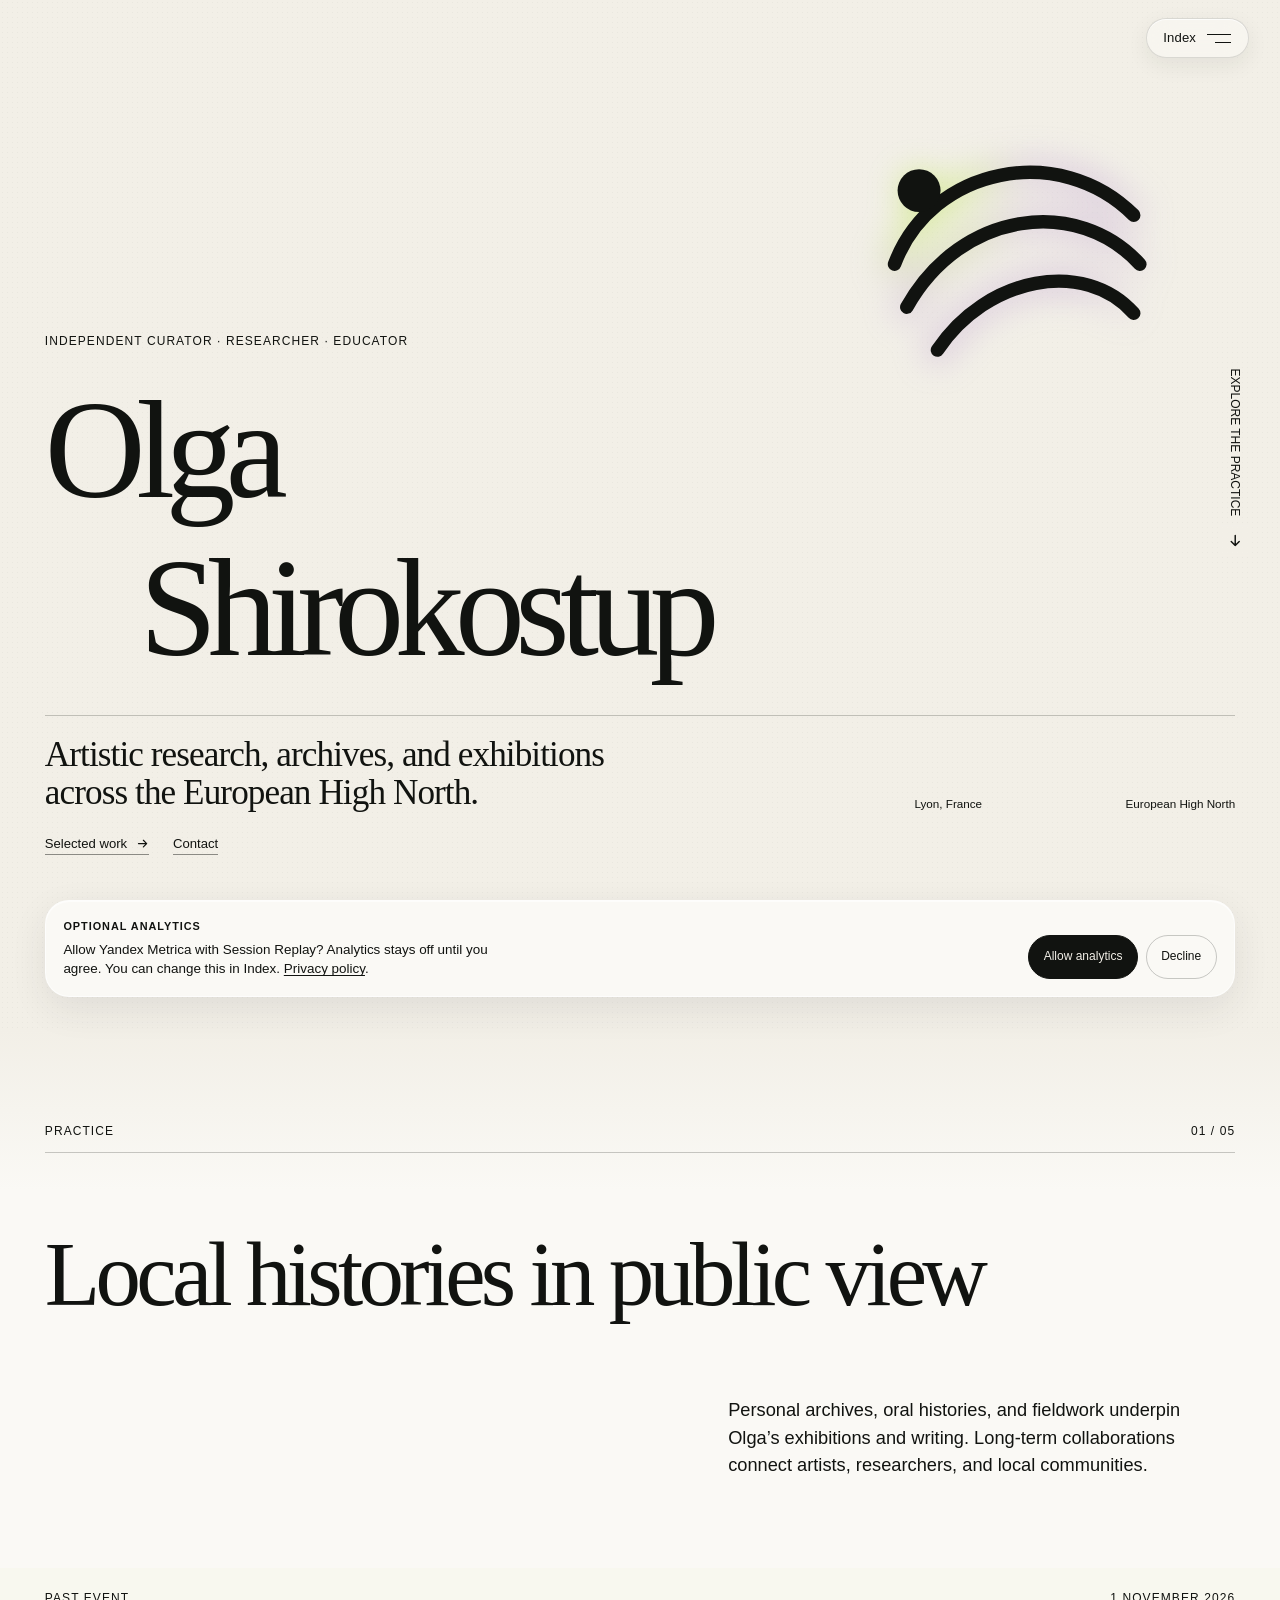
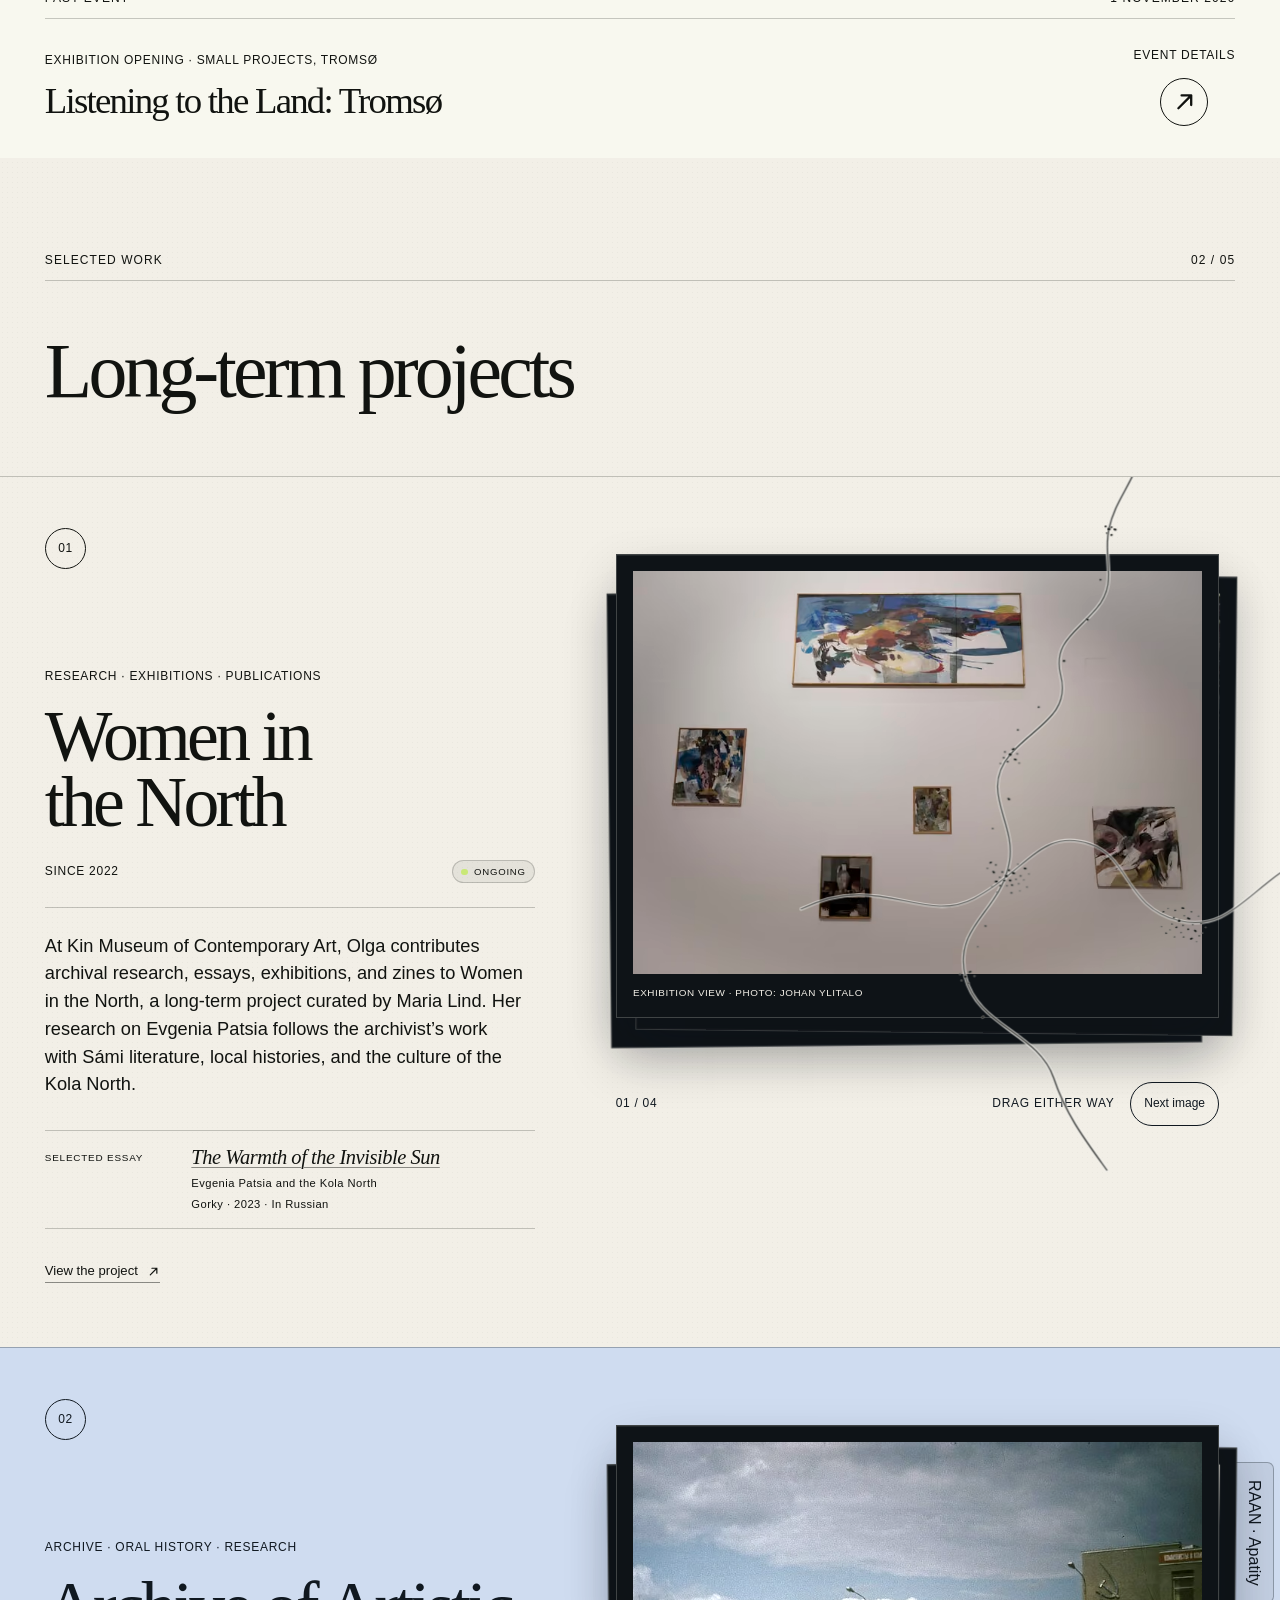
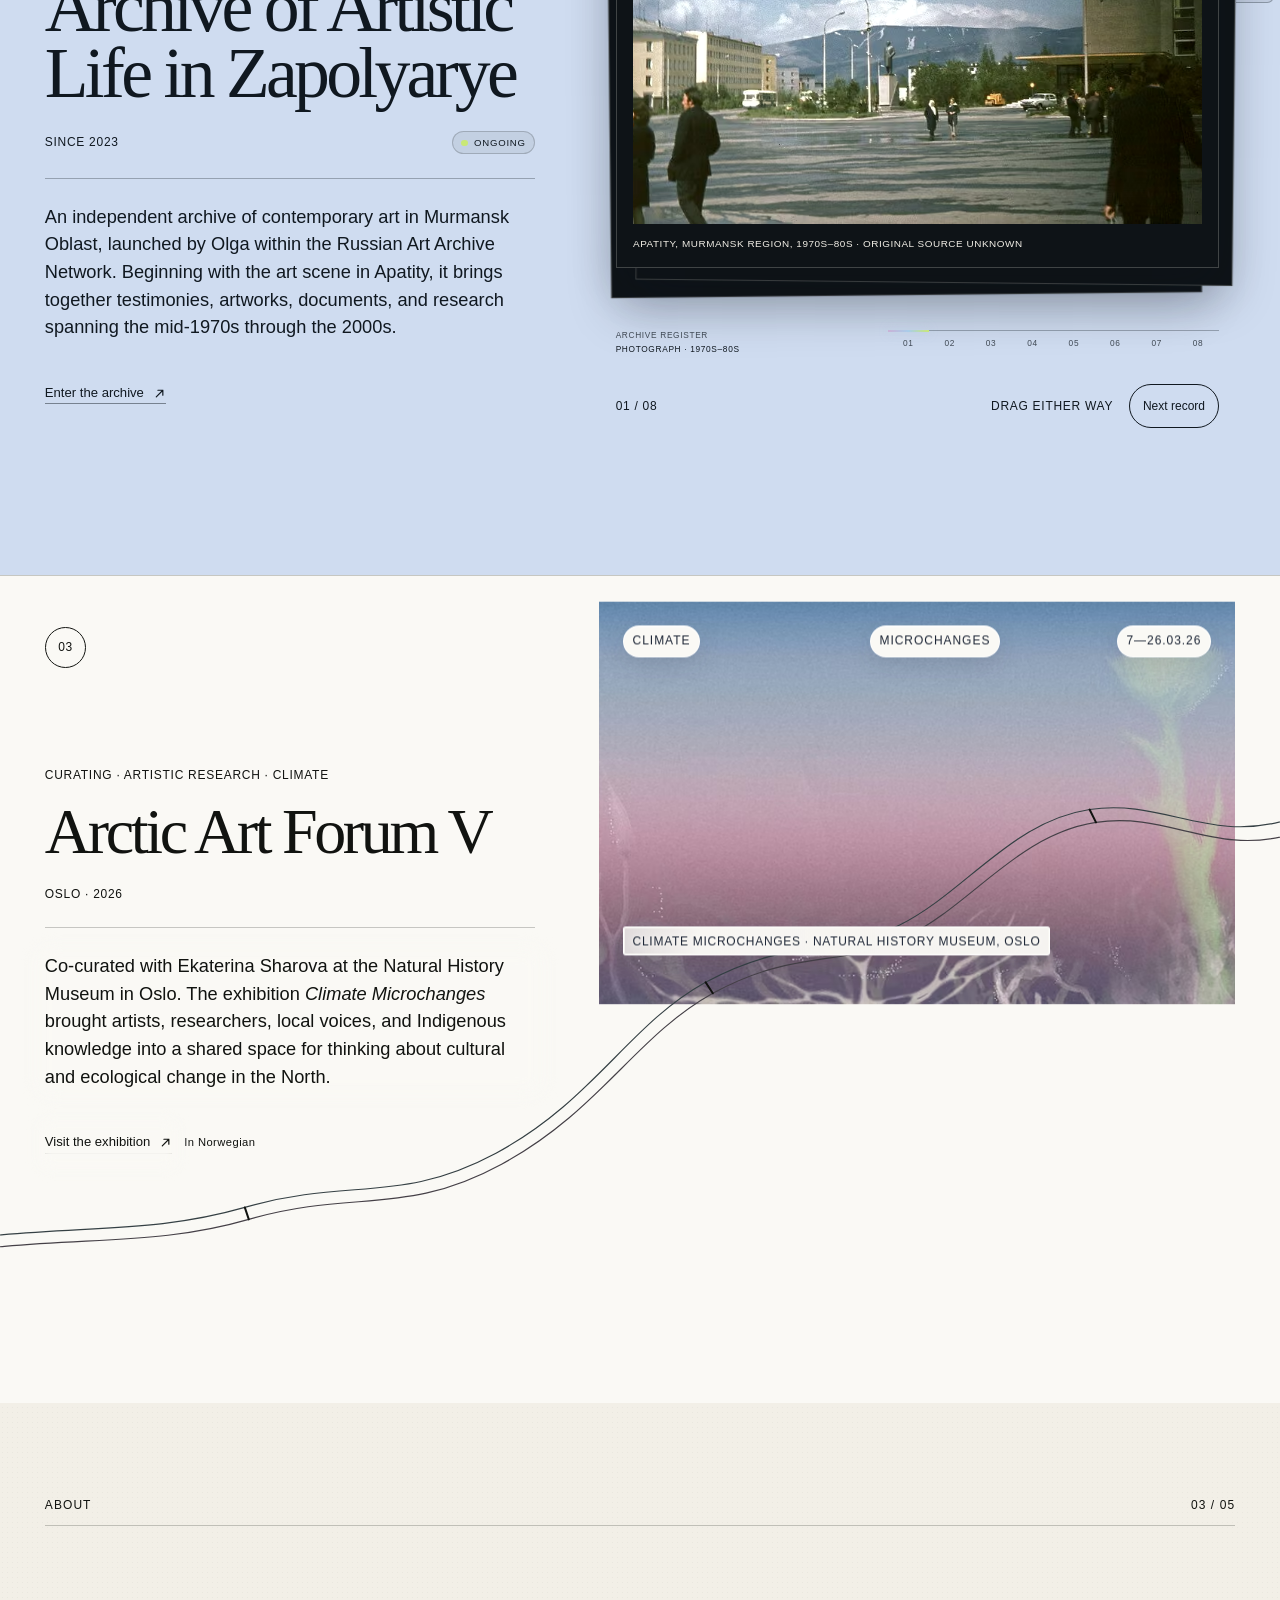
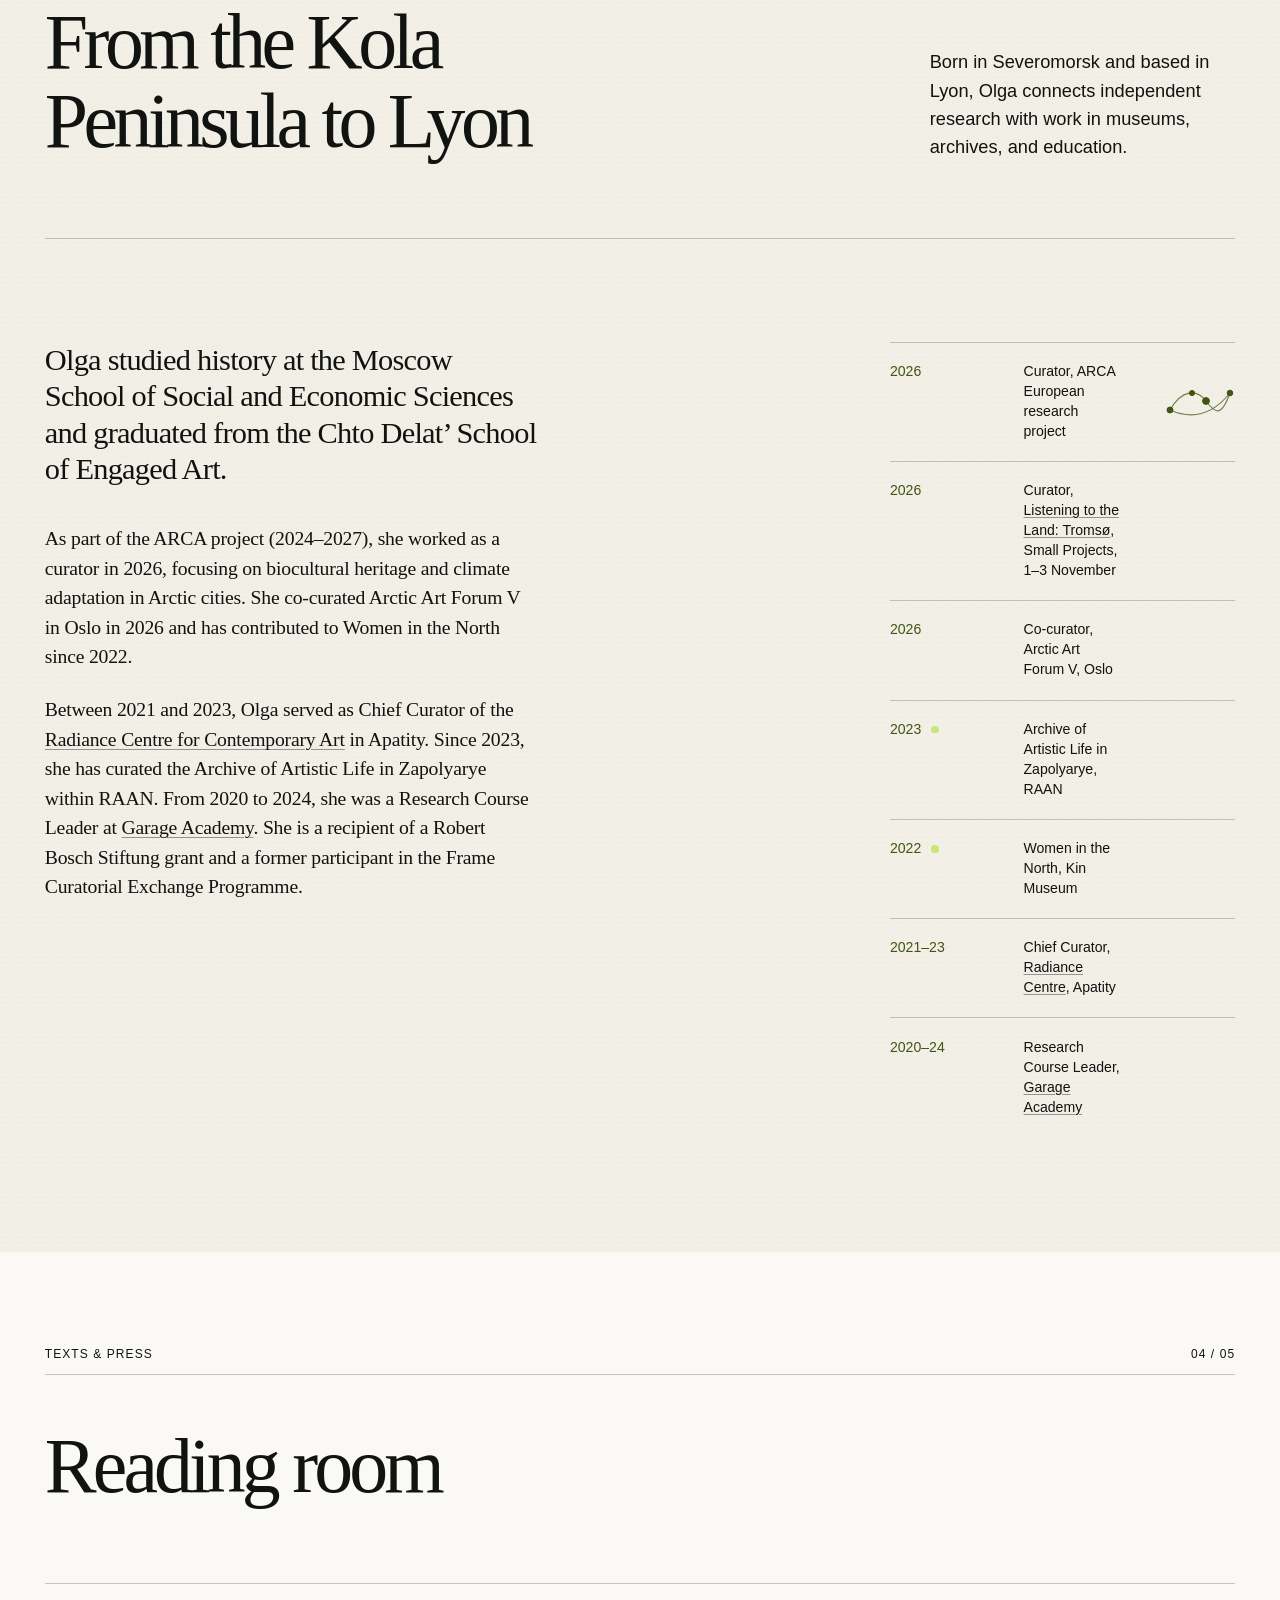
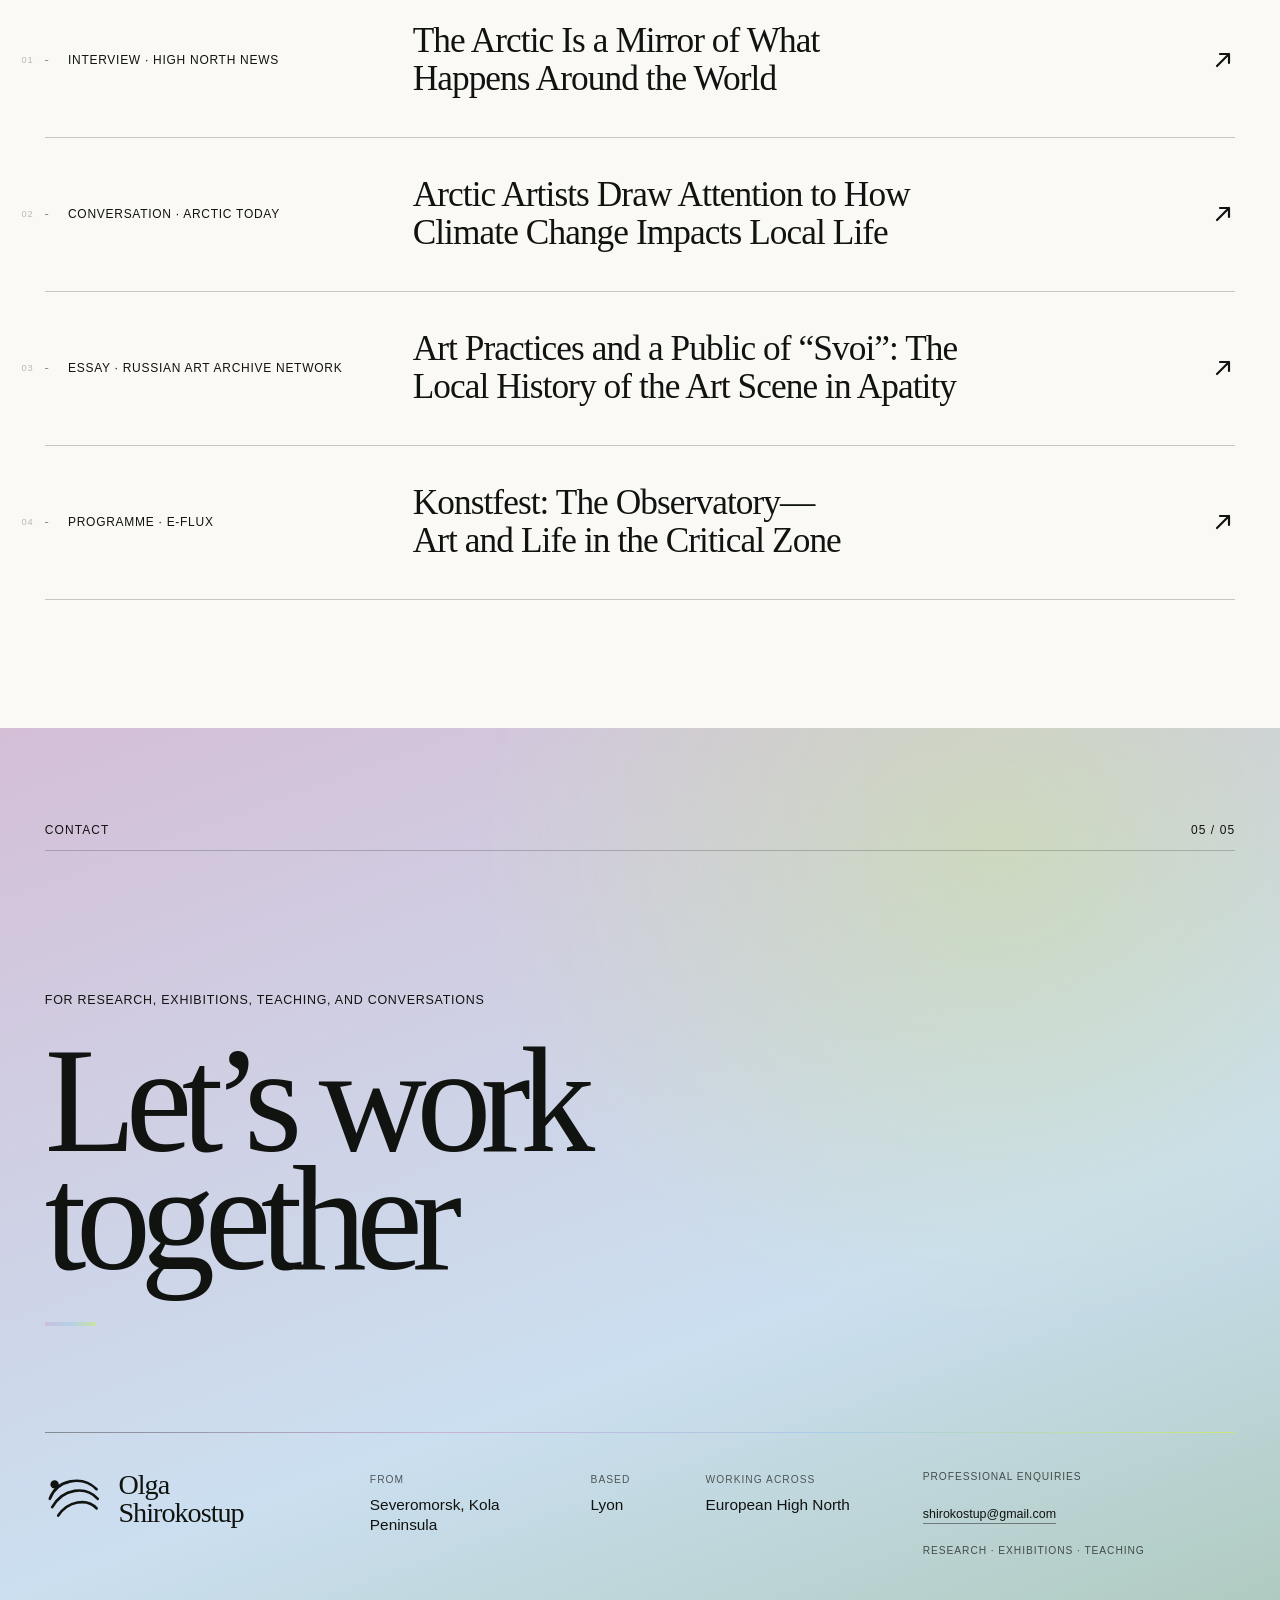
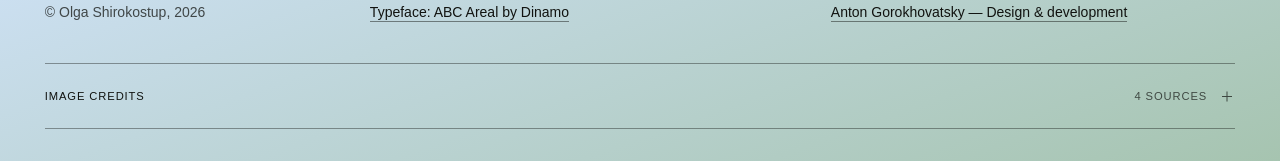
==== commit 3f7402c9: "Correct the ARCA role to a 2026 curatorship Rewrite the About sentence to the owner's wording and da" ====
--- a/index.html
+++ b/index.html
@@ -951,13 +951,13 @@
           <div class="about__biography" data-reveal>
 <!-- GENERATED:biography:start -->
 <p>Olga studied history at the Moscow School of Social and Economic Sciences and graduated from the Chto Delat’ School of Engaged Art.</p>
-<p>Within ARCA (2024–2027), she works as a curator on biocultural heritage and climate adaptation in Arctic cities. She co-curated Arctic Art Forum V in Oslo in 2026 and has contributed to Women in the North since 2022.</p>
+<p>As part of the ARCA project (2024–2027), she worked as a curator in 2026, focusing on biocultural heritage and climate adaptation in Arctic cities. She co-curated Arctic Art Forum V in Oslo in 2026 and has contributed to Women in the North since 2022.</p>
 <p>Between 2021 and 2023, Olga served as Chief Curator of the <a href="https://radiancecca.com/">Radiance Centre for Contemporary Art</a> in Apatity. Since 2023, she has curated the Archive of Artistic Life in Zapolyarye within RAAN. From 2020 to 2024, she was a Research Course Leader at <a href="https://garagemca.academy/">Garage Academy</a>. She is a recipient of a Robert Bosch Stiftung grant and a former participant in the Frame Curatorial Exchange Programme.</p>
 <!-- GENERATED:biography:end -->
 </div>
           <ol class="timeline" aria-label="Selected roles and projects" data-reveal>
 <!-- GENERATED:timeline:start -->
-<li class="timeline__item--arca"><span class="timeline__date"><time>2024–27</time></span><span class="timeline__role">Curator, ARCA European research project</span><svg class="arca-network timeline__state" viewBox="0 0 72 42" aria-hidden="true" focusable="false">
+<li class="timeline__item--arca"><span class="timeline__date"><time datetime="2026">2026</time></span><span class="timeline__role">Curator, ARCA European research project</span><svg class="arca-network timeline__state" viewBox="0 0 72 42" aria-hidden="true" focusable="false">
                 <defs>
                   <mask id="arca-network-reveal" x="0" y="0" width="72" height="42" maskUnits="userSpaceOnUse">
                     <path
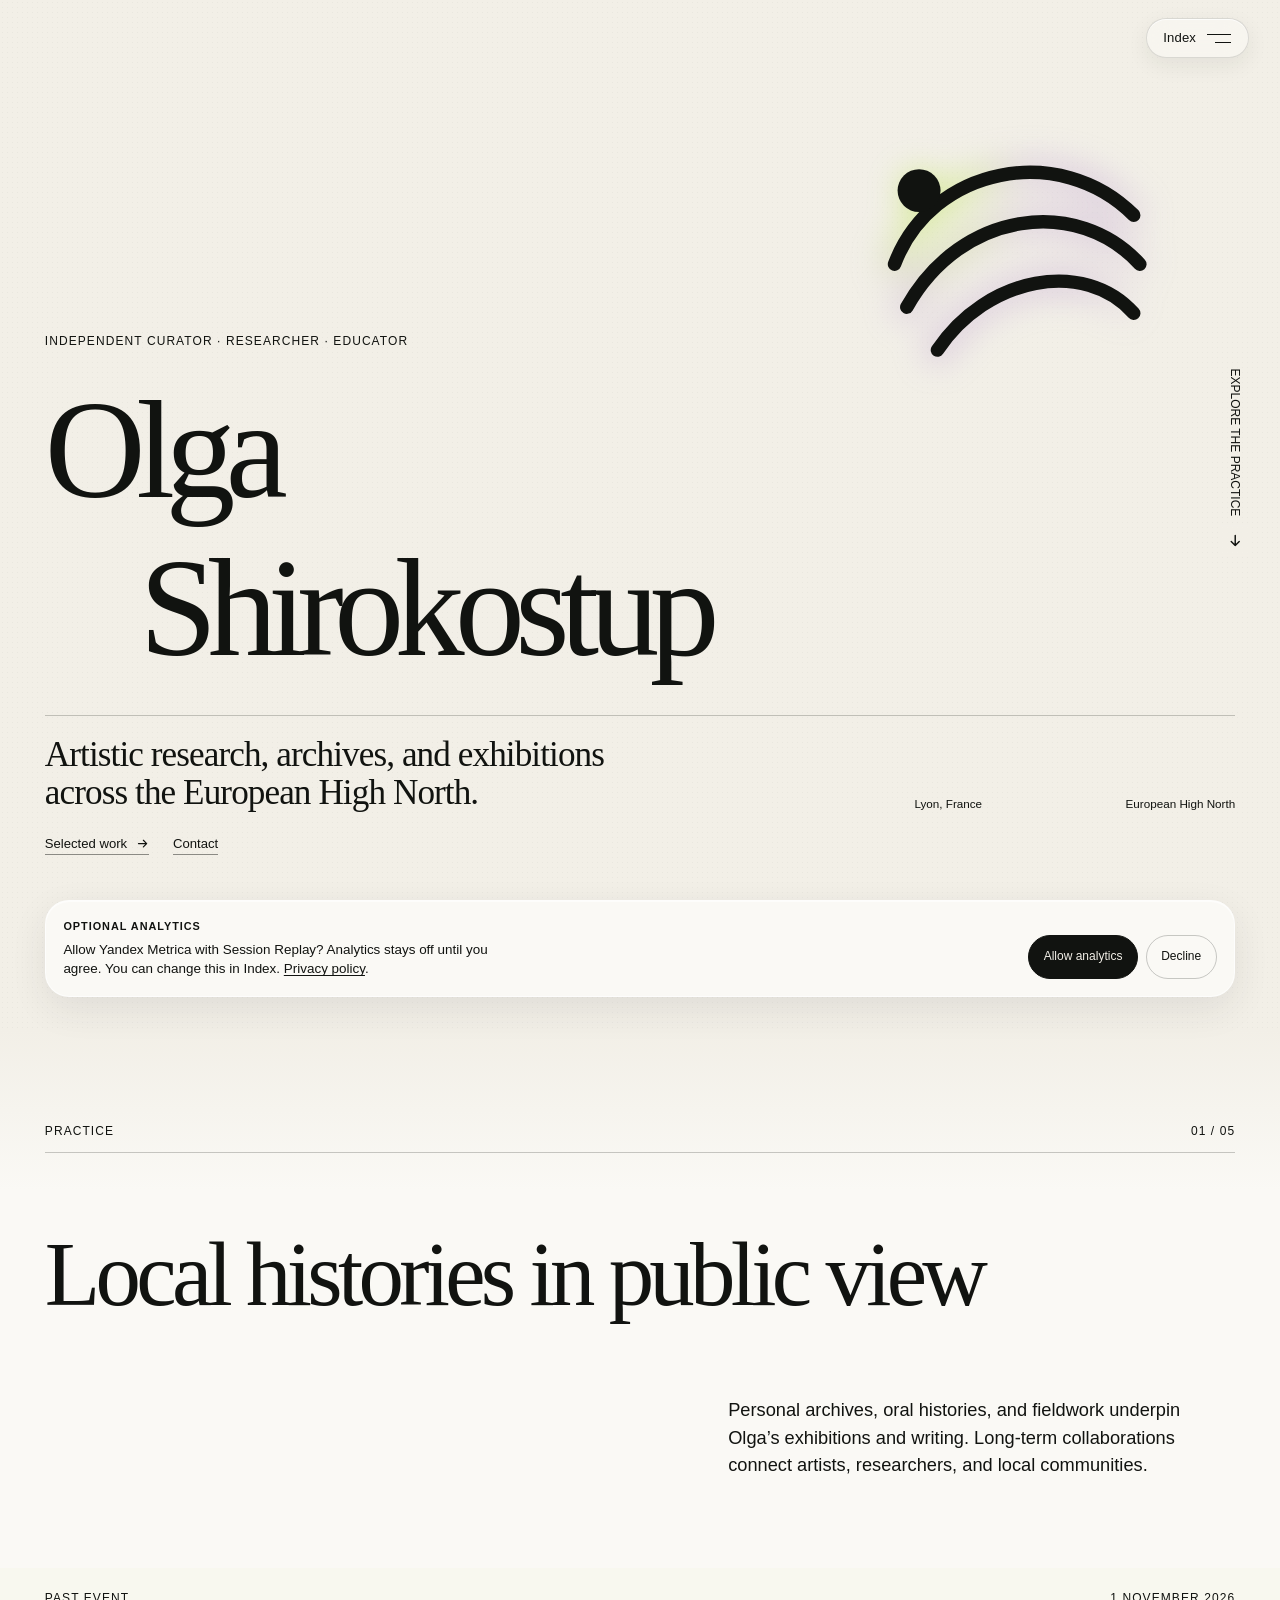
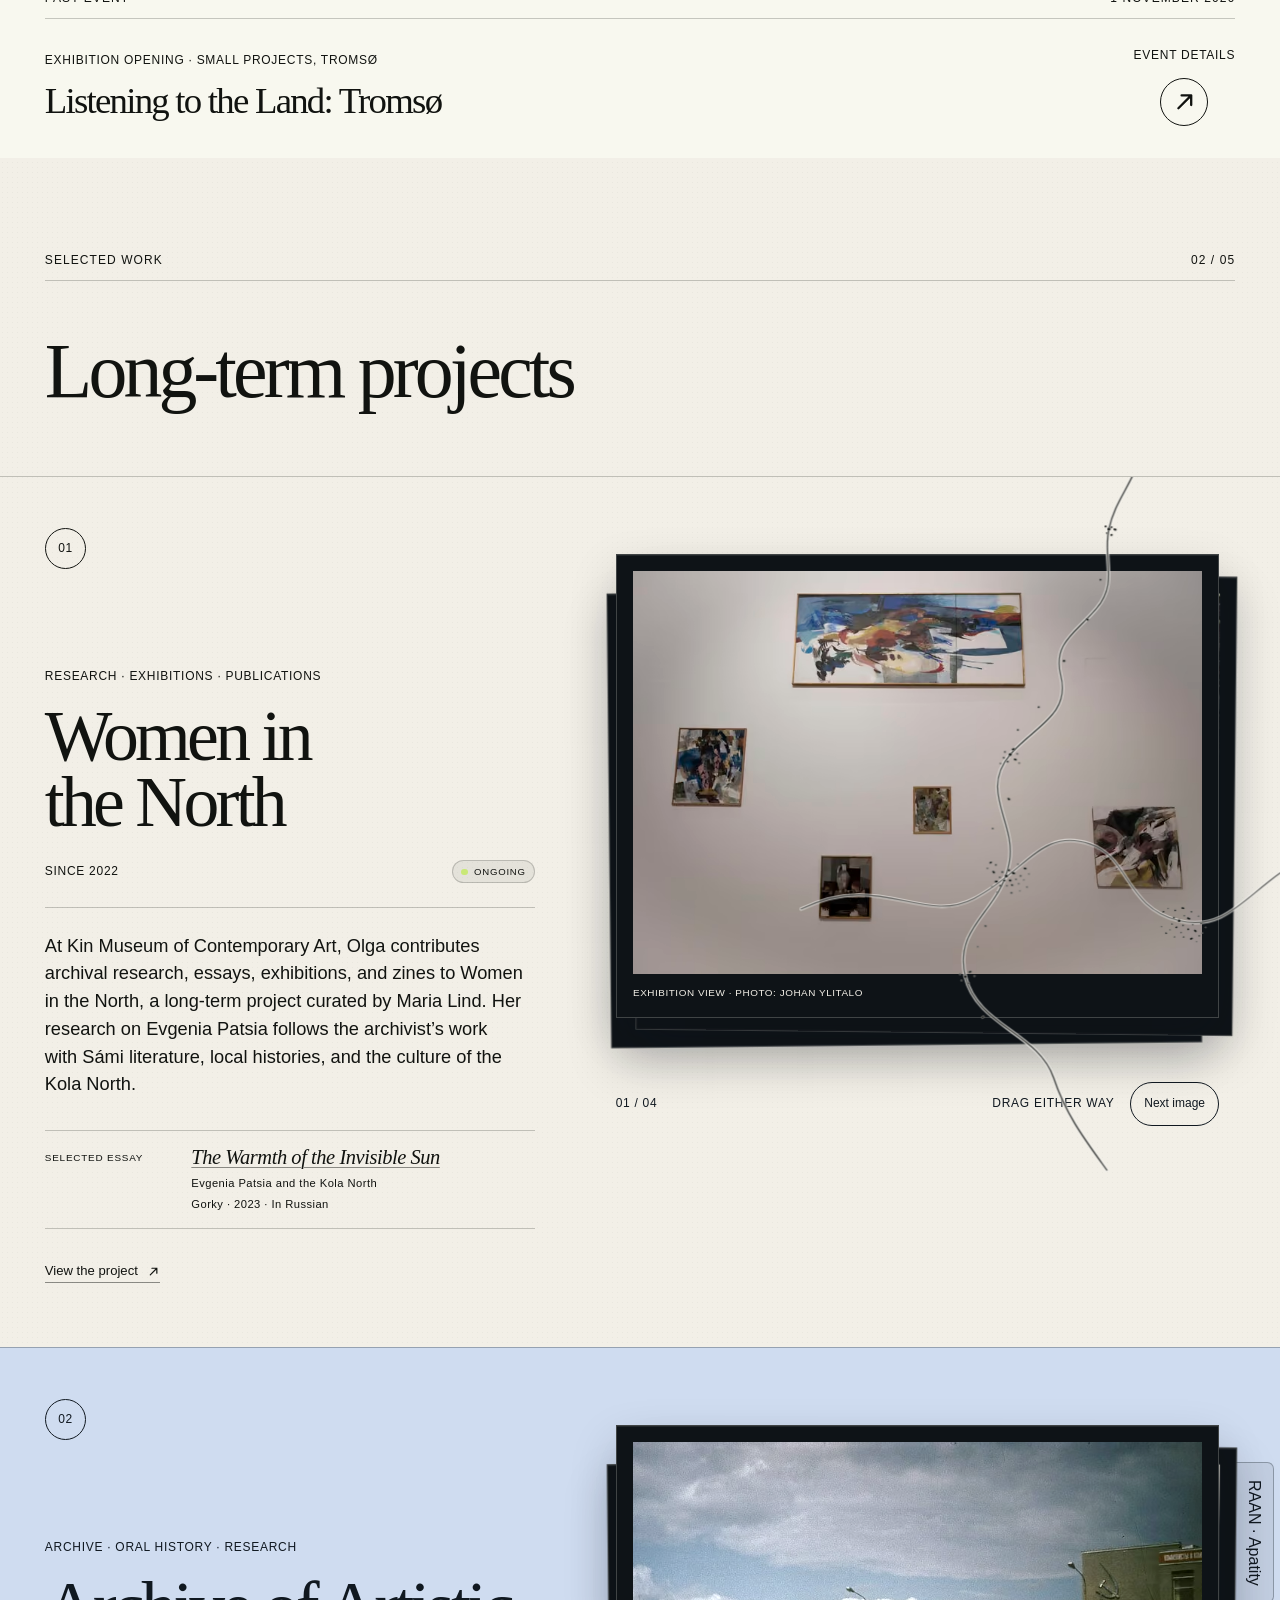
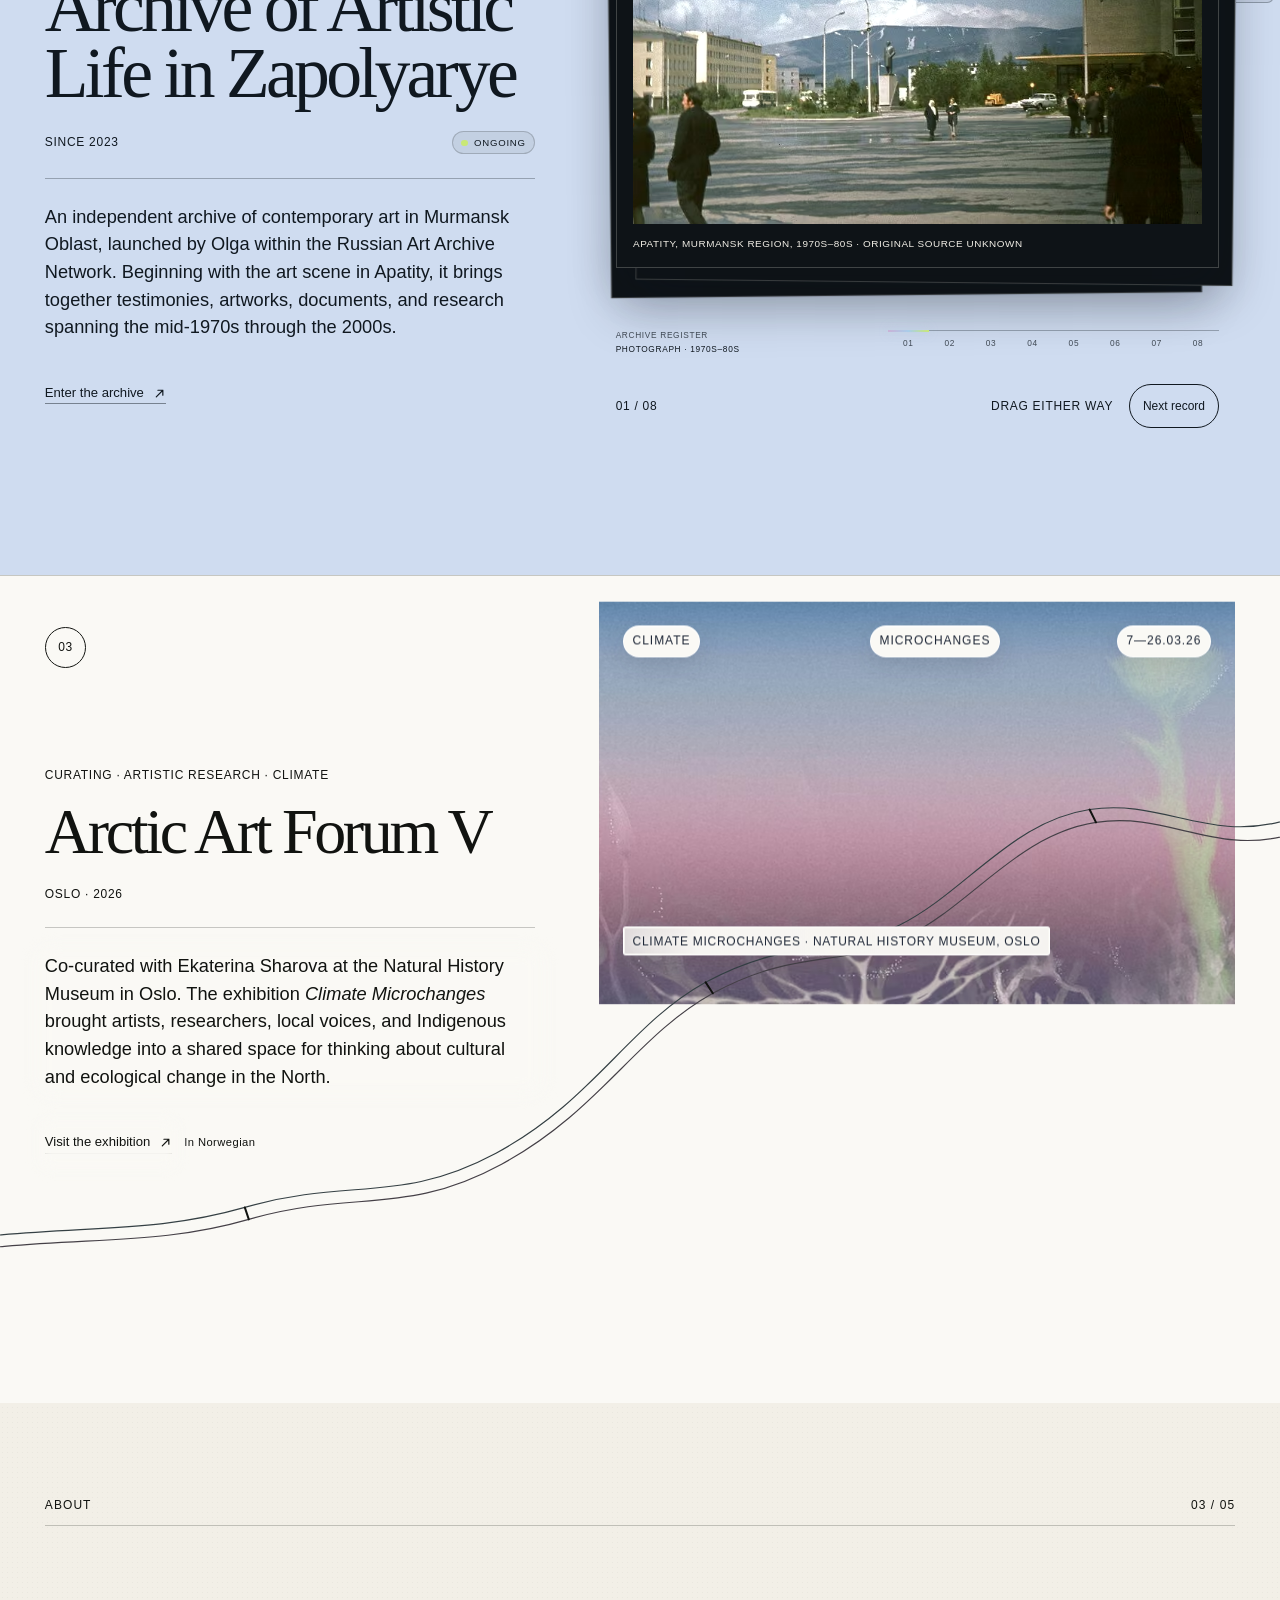
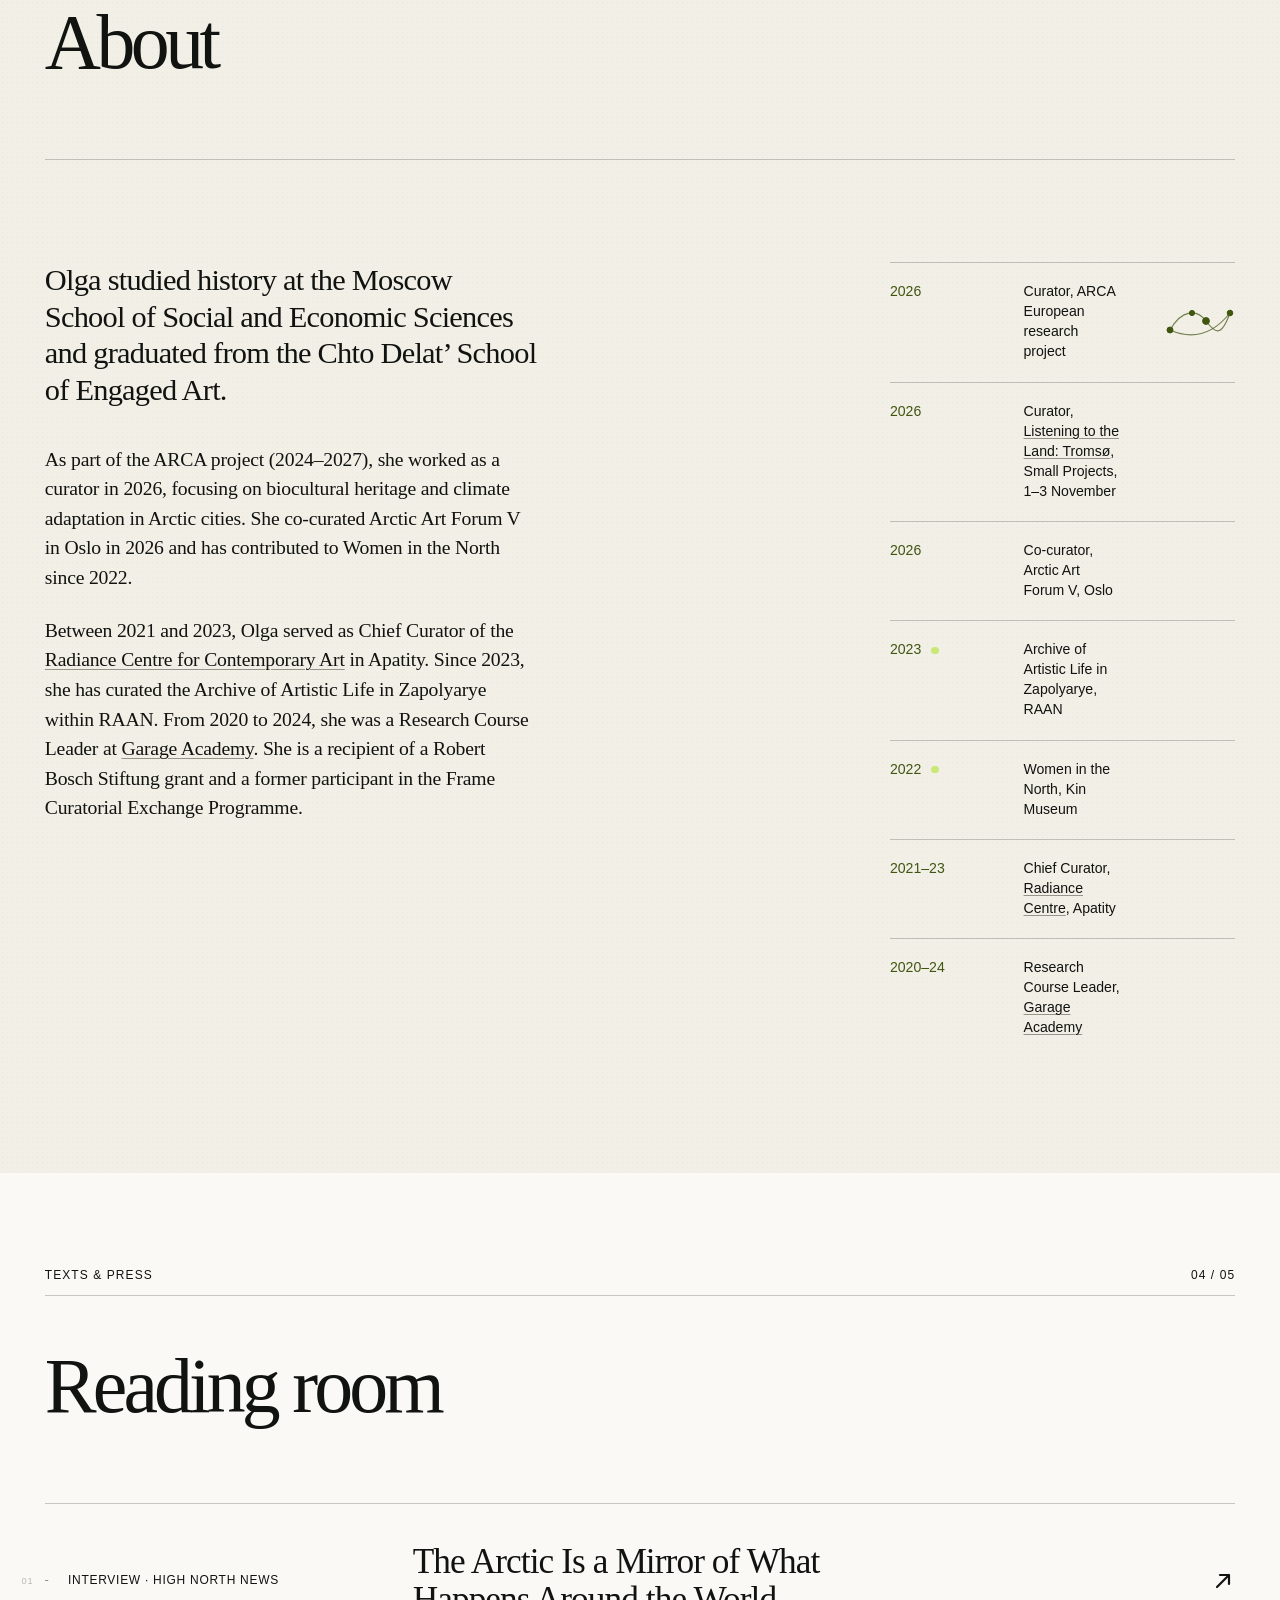
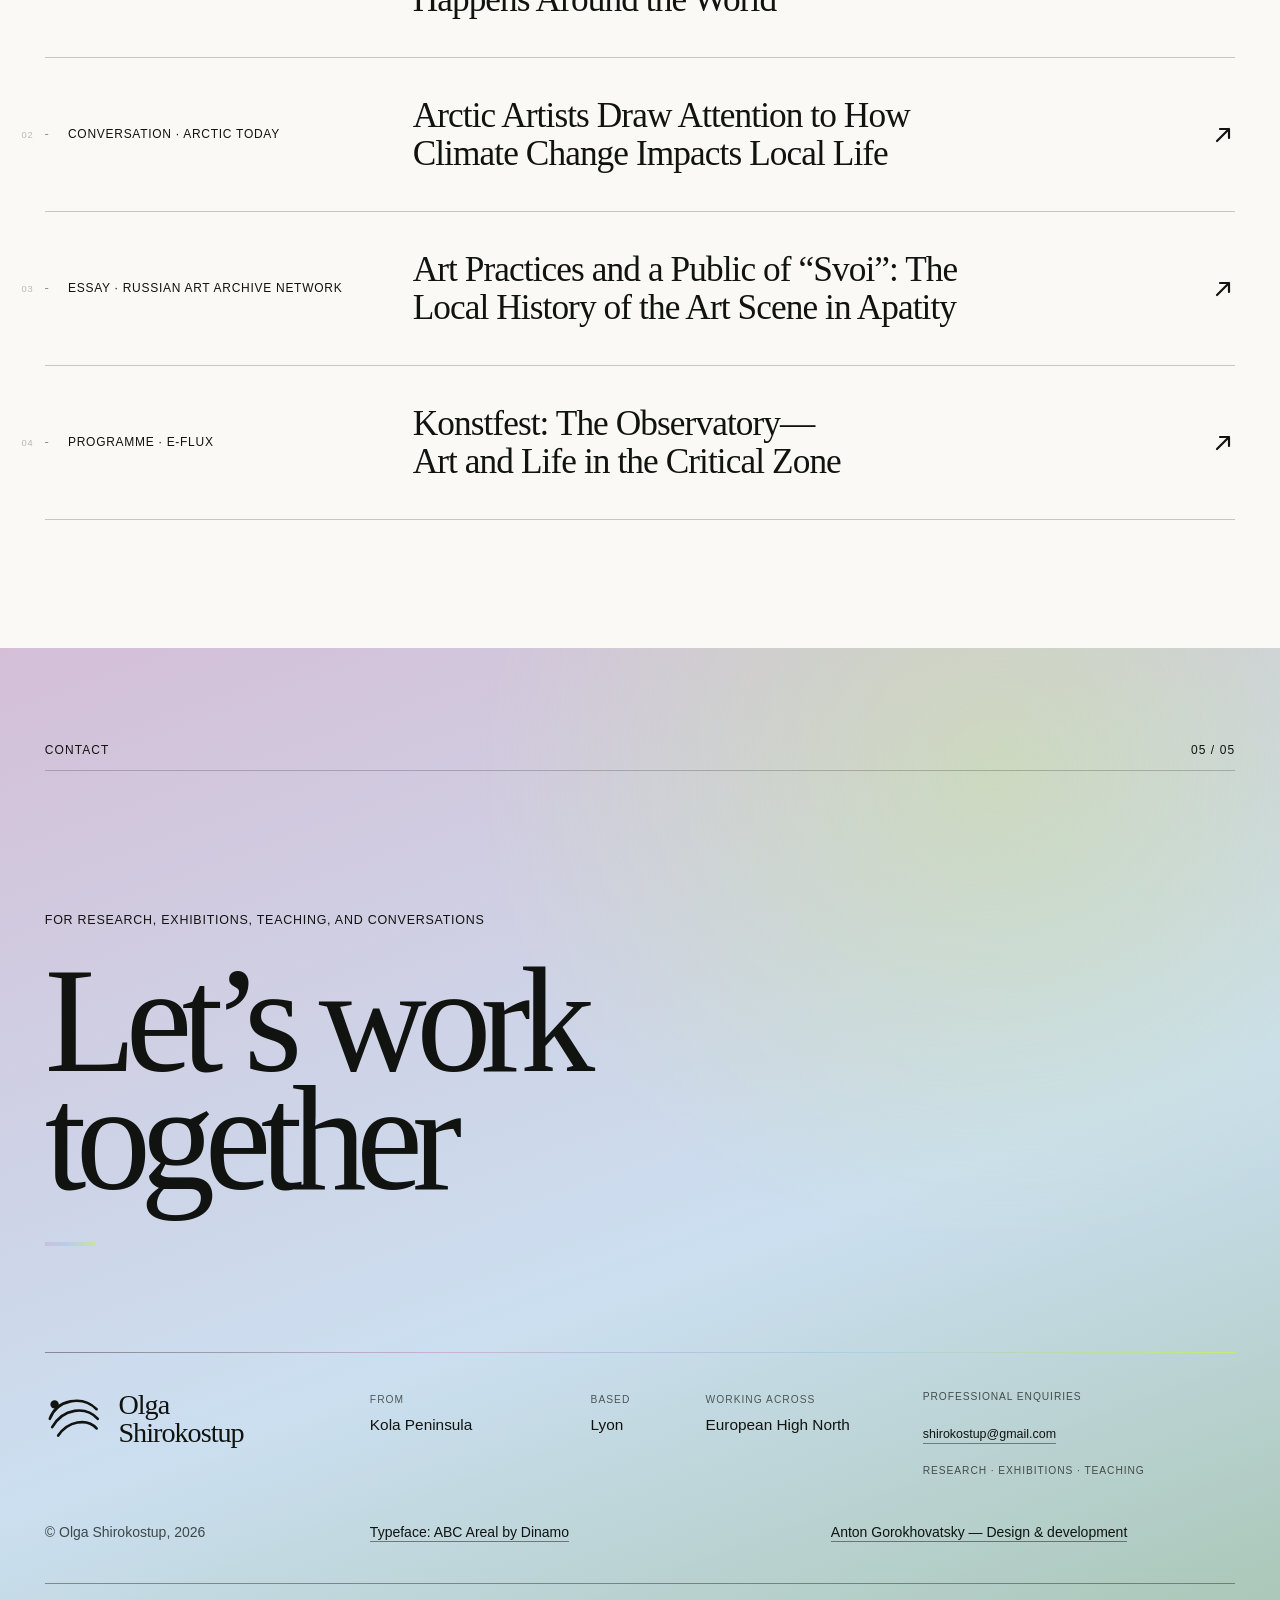
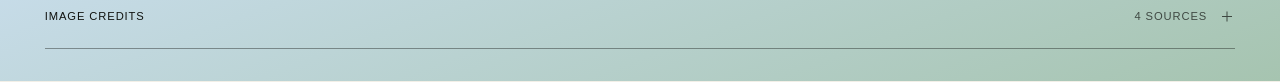
==== commit 9b5ab509: "Simplify the About heading and keep only Kola Peninsula as origin At the owner's request, the About " ====
--- a/index.html
+++ b/index.html
@@ -90,7 +90,7 @@
             "jobTitle": "Independent curator, researcher, and educator",
             "birthPlace": {
               "@type": "Place",
-              "name": "Severomorsk, Kola Peninsula"
+              "name": "Kola Peninsula"
             },
             "address": {
               "@type": "PostalAddress",
@@ -945,7 +945,7 @@
           <span>About</span><span>03 / 05</span>
         </div>
         <!-- GENERATED:about-intro:start -->
-<div class="about__intro"><h2 id="about-title" data-reveal>From the Kola Peninsula to Lyon</h2><p data-reveal>Born in Severomorsk and based in Lyon, Olga connects independent research with work in museums, archives, and education.</p></div>
+<div class="about__intro"><h2 id="about-title" data-reveal>About</h2></div>
 <!-- GENERATED:about-intro:end -->
         <div class="about__body">
           <div class="about__biography" data-reveal>
@@ -1030,7 +1030,7 @@
             <span>Olga<br />Shirokostup</span>
           </div>
           <div class="contact__coordinates">
-            <p><span>From</span>Severomorsk, Kola Peninsula</p>
+            <p><span>From</span>Kola Peninsula</p>
             <p><span>Based</span>Lyon</p>
             <p><span>Working across</span>European High North</p>
           </div>
